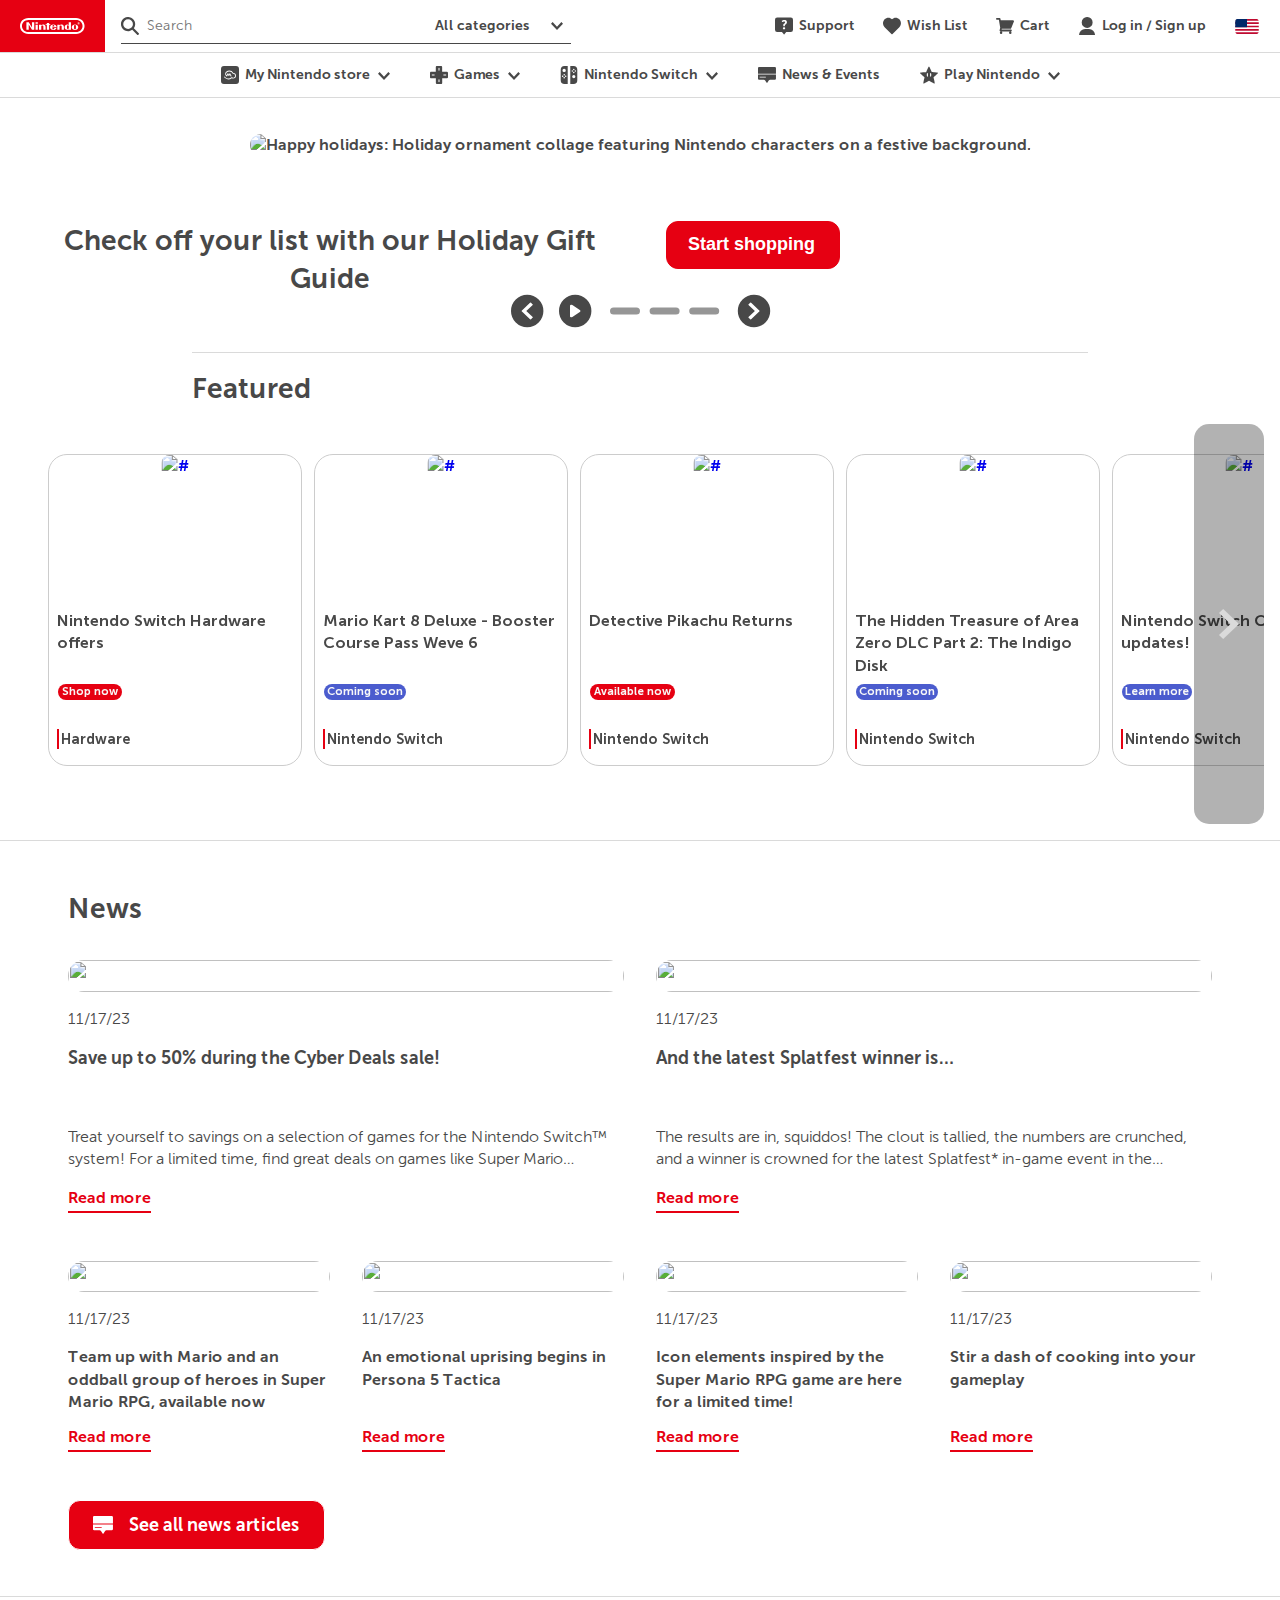
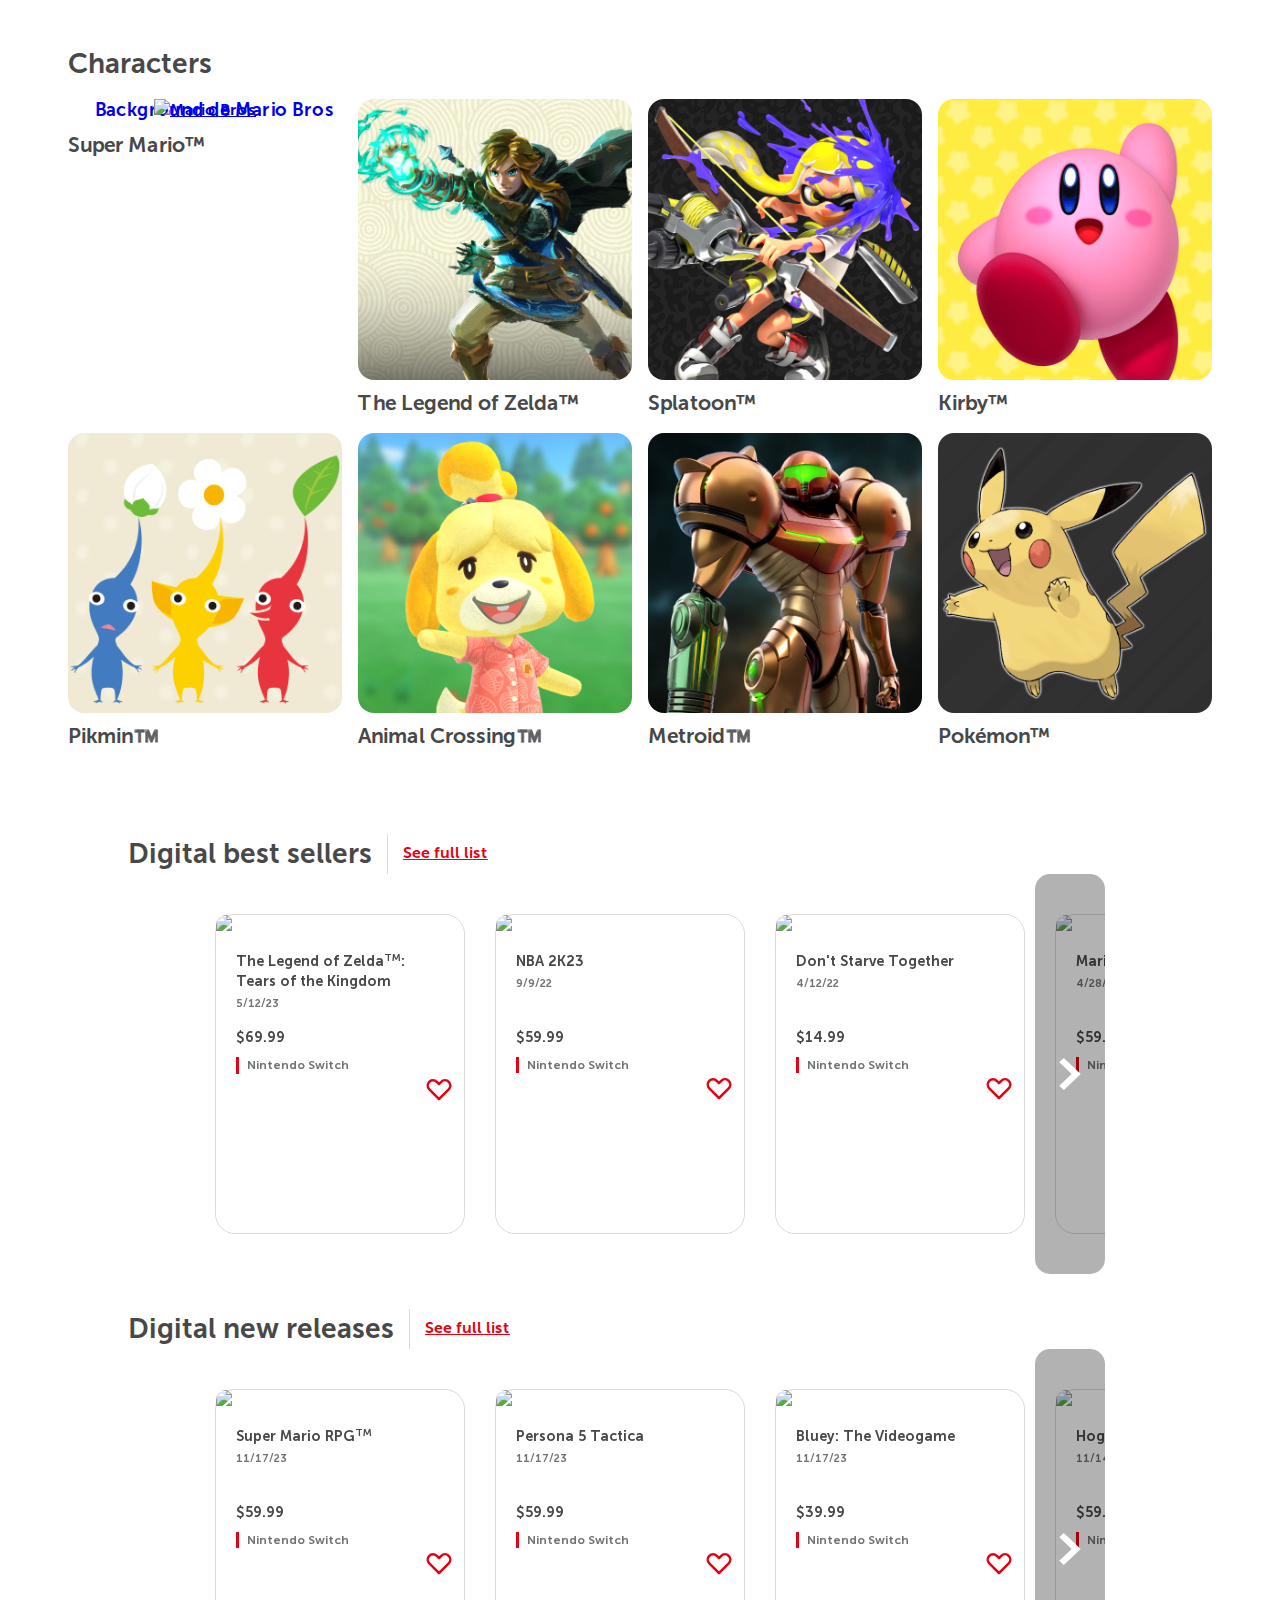
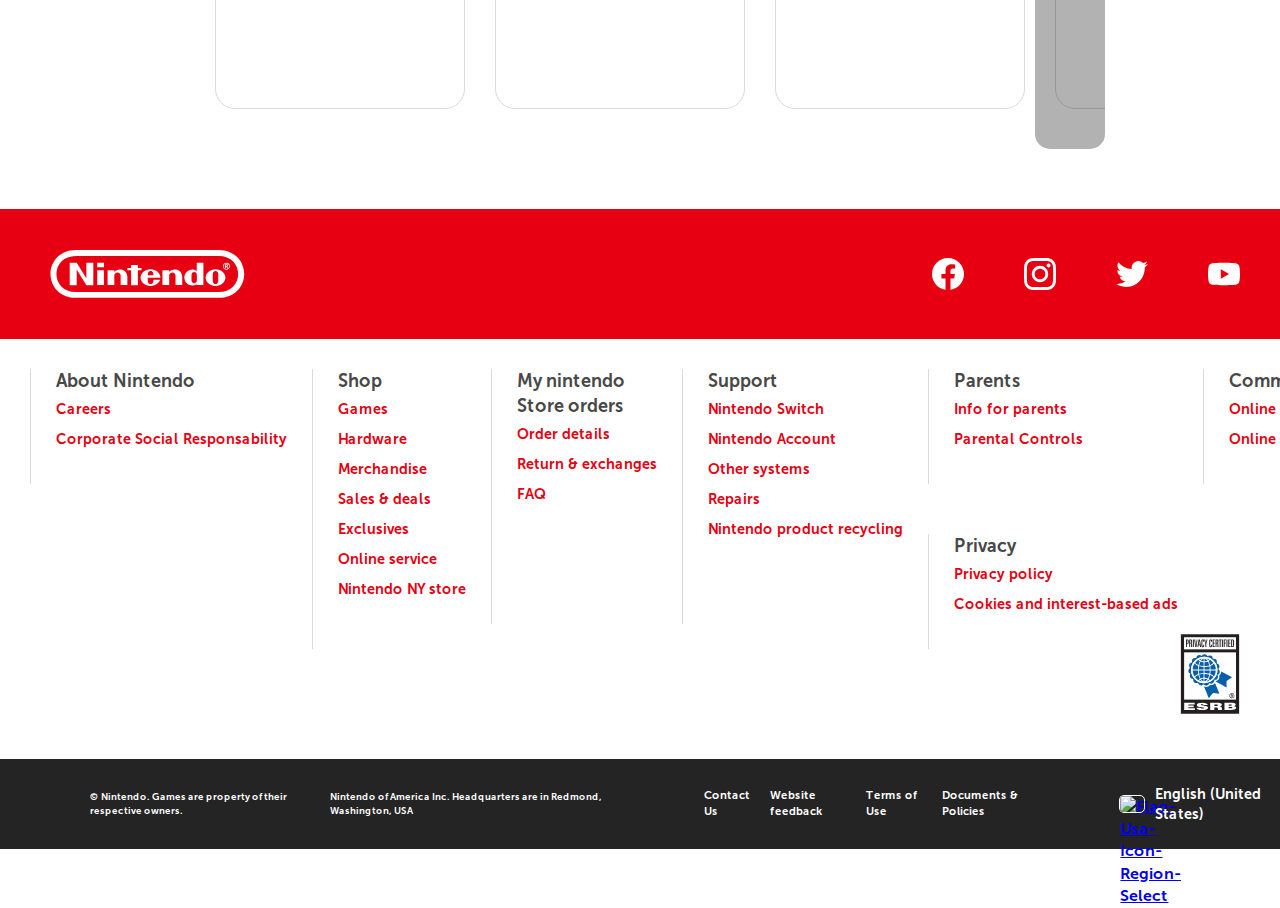
==== index.html @ f74a5d3c "cambios" ====
<!DOCTYPE html>
<html lang="en">
  <head>
    <meta charset="UTF-8" />
    <meta name="viewport" content="width=device-width, initial-scale=1.0" />
    <link rel="stylesheet" href="tipografia.css" />

    <link rel="stylesheet" href="index.css" />
    <link rel="stylesheet" href="glide.core.min.css">
    <link rel="stylesheet" href="nintendo_footer.js">
    <title>Nintendo</title>
  </head>
  <body>
    
    <header>
      <nav class="navbar" id="nav-1">
        <a class="home-link" href="#">
          <svg xmlns:xlink="http://www.w3.org/1999/xlink" viewBox="0 0 97 24" xmlns="http://www.w3.org/2000/svg" role="presentation" alt="" data-testid="NintendoRacetrackLogoIcon" size="62" color="currentColor" ><path d="M17.945 14.157l-4.85-7.838H9.609V17.59h3.486V9.752l4.85 7.838h3.456V6.32h-3.486l.03 7.837zm27.554-4.04V8.993H43.68v-1.52h-3.395v1.52h-1.849v1.124h1.85v7.473h3.394v-7.473h1.82zM23.341 17.56h3.364v-7.474h-3.364v7.474zm0-8.932h3.395V6.319H23.34v2.309zm59.17.942c-2.728 0-4.941 1.883-4.941 4.192s2.213 4.193 4.94 4.193c2.729 0 4.942-1.884 4.942-4.193 0-2.309-2.213-4.192-4.941-4.192zm1.364 5.772c0 1.185-.698 1.67-1.364 1.67-.667 0-1.395-.485-1.395-1.67v-3.16c0-1.184.697-1.67 1.395-1.67.666 0 1.364.486 1.364 1.67v3.16zm-10.73-4.891c-.547-.304-1.123-.608-1.91-.669-2.426-.212-4.305 1.945-4.305 3.92 0 2.612 2 3.554 2.304 3.706 1.152.516 2.607.547 3.88-.274v.426h3.334V6.32h-3.334c.03 0 .03 2.4.03 4.13zm.03 3.342v1.336c0 1.155-.789 1.458-1.334 1.458-.546 0-1.334-.303-1.334-1.458v-2.673c0-1.155.788-1.458 1.334-1.458.515 0 1.333.303 1.333 1.458v1.337zM34.616 9.752c-1.122.03-2.031.516-2.698 1.124v-.79h-3.365v7.474h3.365v-4.922c0-.638.697-1.367 1.607-1.367.909 0 1.546.73 1.546 1.367v4.922h3.364v-4.071c0-2.947-2.546-3.798-3.82-3.737zm27.433 0a4.075 4.075 0 0 0-2.698 1.124v-.79h-3.365v7.474h3.365v-4.922c0-.638.697-1.367 1.606-1.367.91 0 1.546.73 1.546 1.367v4.922h3.365v-4.071c0-2.947-2.546-3.798-3.82-3.737zm-7.063 4.101c0-2.309-2.243-4.253-4.971-4.253-2.759 0-4.972 1.884-4.972 4.193 0 2.308 2.213 4.192 4.972 4.192 2.273 0 4.213-1.306 4.789-3.068H51.44v.455c0 1.367-.91 1.671-1.394 1.671-.515 0-1.425-.304-1.425-1.67v-1.55l6.366.03zm-6.123-2.643a1.391 1.391 0 0 1 1.182-.668c.455 0 .91.213 1.182.668.212.365.212.82.212 1.458H48.62c0-.637.03-1.063.243-1.458zm39.921-3.493c0-.365-.272-.547-.818-.547h-.758v1.914h.455v-.79h.242l.364.79h.515l-.424-.851c.273-.091.424-.273.424-.516zm-.879.273h-.242v-.547h.212c.273 0 .424.091.424.274 0 .212-.12.273-.394.273zm.03-1.58c-.94 0-1.727.79-1.727 1.732s.788 1.732 1.728 1.732 1.727-.79 1.727-1.732a1.73 1.73 0 0 0-1.727-1.732zm0 3.13a1.413 1.413 0 0 1-1.394-1.398c0-.76.637-1.398 1.395-1.398.757 0 1.394.638 1.394 1.398 0 .76-.637 1.397-1.394 1.397zM84.148 0H12.64C5.062-.03 0 5.438 0 11.97c0 6.53 5.062 11.939 12.67 11.939h71.508c7.608 0 12.67-5.408 12.67-11.94C96.818 5.44 91.726 0 84.148 0zm-.03 20.993H12.671c-6.033.03-9.7-4.041-9.7-9.023 0-4.983 3.698-8.993 9.7-9.023h71.446c6.002 0 9.7 4.04 9.7 9.023 0 4.982-3.668 9.023-9.7 9.023z" fill="#FFFFFF"></path></svg>
        </a>
        <form class="search-form" action="">
          <div class="search-form-input">
          <svg class="icono" xmlns:xlink="http://www.w3.org/1999/xlink" data-name="Magnifying glass" xmlns="http://www.w3.org/2000/svg" viewBox="0 0 32 32" class="SearchInputstyles__SearchIcon-sc-1r59ztq-1 hLpYTP" width="32" role="presentation" alt="" data-testid="MagnifyingGlassIcon" size="18" color="currentColor" height="32" ><path d="M31.564 28.745l-8.73-8.73a12.66 12.66 0 1 0-2.804 2.834l8.715 8.715a1.5 1.5 0 0 0 2.114 0l.705-.705a1.5 1.5 0 0 0 0-2.114zm-18.966-7.433A8.611 8.611 0 1 1 21.21 12.7a8.62 8.62 0 0 1-8.612 8.612z" ></path></svg>
          <input type="text" value="" placeholder="Search">
          </div>
          <div class="select">
            <p>All categories 
              <svg class="d-arrow" xmlns:xlink="http://www.w3.org/1999/xlink" xmlns="http://www.w3.org/2000/svg" viewBox="0 0 32 32" width="12" role="presentation" alt="" data-testid="ChevronDownIcon" size="1rem" color="currentColor" height="12" ><path fill-rule="evenodd" clip-rule="evenodd" fill="" d="M27.7 5.3L32 9.8 16 26.7 0 9.8l4.3-4.5L16 17.7z"></path></svg>
            </p>
            <div class="options">
              <ul>
                <li>All categories</li>
                <li>Games</li>
                <li>Hardware</li>
                <li>Merchandise</li>
                <li>News & Events</li>
                <li>Support</li>
              </ul>
            </div>
          </div>
        </form>
        <ul class="nav-links">
          <li>
            <a class="link" href="#">
              <svg class="icono" xmlns:xlink="http://www.w3.org/1999/xlink" xmlns="http://www.w3.org/2000/svg" viewBox="0 0 32 32" width="32" role="presentation" alt="" data-testid="SupportIcon" size="18" color="currentColor" height="32" ><path d="M28.126.862H3.876A3.904 3.904 0 0 0 0 4.757v17.838a3.905 3.905 0 0 0 3.875 3.896h8.375c.125 0 .125 0 .125.125l3.626 4.397a.122.122 0 0 0 .125.125c.125 0 .125 0 .25-.125L20 26.616a.122.122 0 0 1 .124-.125h8.001A3.904 3.904 0 0 0 32 22.595V4.757A3.903 3.903 0 0 0 28.126.862zM17.954 20.91a2.018 2.018 0 0 1-.438.64 2.062 2.062 0 0 1-1.446.58 2.092 2.092 0 0 1-.802-.154 1.944 1.944 0 0 1-.652-.43 1.98 1.98 0 0 1-.427-.642 2.119 2.119 0 0 1-.001-1.59 1.97 1.97 0 0 1 .43-.65 2.055 2.055 0 0 1 .643-.432 2.078 2.078 0 0 1 1.613 0 2.152 2.152 0 0 1 .64.428l.002.001a2.045 2.045 0 0 1 .438 2.25zm2.964-10.055a4.505 4.505 0 0 1-.662 1.159 5.04 5.04 0 0 1-.861.844l-.822.622a6.01 6.01 0 0 0-.626.538.766.766 0 0 0-.231.426l-.303 1.923h-2.517l-.222-2.13a1.824 1.824 0 0 1 .193-1.127 3.152 3.152 0 0 1 .648-.812 7.965 7.965 0 0 1 .838-.658 6.94 6.94 0 0 0 .782-.626 3.116 3.116 0 0 0 .574-.716 1.726 1.726 0 0 0 .208-.873 1.287 1.287 0 0 0-.112-.55 1.213 1.213 0 0 0-.318-.414 1.482 1.482 0 0 0-.506-.275 2.946 2.946 0 0 0-1.628.018 3.595 3.595 0 0 0-.666.277 8.824 8.824 0 0 0-.49.294.966.966 0 0 1-1.483-.33l-.872-1.378.24-.212a8 8 0 0 1 .86-.657 6.234 6.234 0 0 1 1.023-.55 6.4 6.4 0 0 1 1.192-.37 6.63 6.63 0 0 1 3.248.15 4.301 4.301 0 0 1 1.475.826 3.736 3.736 0 0 1 .966 1.314 4.161 4.161 0 0 1 .34 1.703 4.304 4.304 0 0 1-.268 1.584z" fill="" fill-rule="evenodd"></path></svg> 
              <span>Support</span>
            </a>
          </li>
          <li>
            <a class="link" href="#">
              <svg class="icono" xmlns:xlink="http://www.w3.org/1999/xlink" xmlns="http://www.w3.org/2000/svg" viewBox="0 0 32 32" width="32" role="presentation" alt="" data-testid="HeartIcon" size="18" color="currentColor" height="32" ><path d="M22.3 1.3c-2.3 0-4.5 1-6.3 2.8-1.7-1.8-3.9-2.8-6.3-2.8C4.4 1.3 0 5.7 0 11.2c0 2.6 1.2 5.1 3.3 7.3L15 30.2c.3.3.6.4 1 .4.3 0 .7-.1 1-.4l11.6-11.6c1.5-1.8 3.3-4.3 3.3-7.5.1-5.4-4.3-9.8-9.6-9.8z" fill-rule="evenodd" clip-rule="evenodd" fill=""></path></svg>
              <span>Wish List</span>
            </a>
          </li>
          <li>
            <a class="link" href="#">
              <svg class="icono" xmlns:xlink="http://www.w3.org/1999/xlink" data-name="Shopping cart" xmlns="http://www.w3.org/2000/svg" viewBox="0 0 32 32" width="32" role="presentation" alt="" data-testid="ShoppingCartIcon" size="20" color="currentColor" height="32" ><path fill="" d="M23.12 28.073a2.248 2.248 0 1 0 2.25-2.326h-.005a2.288 2.288 0 0 0-2.245 2.326zm2.397-7.29a1.728 1.728 0 0 0 1.498-.982l4.844-11.686a1.544 1.544 0 0 0-.15-1.551 1.593 1.593 0 0 0-1.349-.673H8.44l-.55-2.895A1.494 1.494 0 0 0 6.393 1.6H1.598A1.606 1.606 0 0 0 0 3.255a1.548 1.548 0 0 0 1.598 1.654h3.496L7.49 18.973l-1.098 4.706a1.67 1.67 0 0 0 .25 1.395 1.529 1.529 0 0 0 1.198.673h18.675a1.656 1.656 0 0 0 0-3.31H9.937l.4-1.654zm-18.726 7.29a2.248 2.248 0 1 0 2.25-2.326h-.005a2.288 2.288 0 0 0-2.245 2.326z"></path></svg>
              <span>Cart</span>
            </a>
          </li>
          <li>
            <a class="link" href="#">
              <svg class="icono" xmlns:xlink="http://www.w3.org/1999/xlink" xmlns="http://www.w3.org/2000/svg" viewBox="0 0 32 32" width="32" role="presentation" alt="" data-testid="UserIcon" size="18" color="currentColor" height="32" ><path d="M16.22 19.41A9.71 9.71 0 1 1 26 9.7a9.74 9.74 0 0 1-9.8 9.71M1.84 32a10.88 10.88 0 0 1 10.94-10.74h6.57A10.88 10.88 0 0 1 30.29 32H1.84" fill=""></path></svg>
              <span>Log in / Sign up</span>
            </a>
          </li>
          <li>
            <a class="link" href="#">
              <img class="flag" src="images/FlagUsaIconRegionSelect.png" alt="bandera">
            </a>
          </li>
        </ul>
      </nav>
      <div class="div-search-input">
        <div class="div-search-input-bar">
          <a class="home-link" href="#">
            <svg xmlns:xlink="http://www.w3.org/1999/xlink" viewBox="0 0 97 24" xmlns="http://www.w3.org/2000/svg" role="presentation" alt="" data-testid="NintendoRacetrackLogoIcon" size="62" color="currentColor" height="18" ><path d="M17.945 14.157l-4.85-7.838H9.609V17.59h3.486V9.752l4.85 7.838h3.456V6.32h-3.486l.03 7.837zm27.554-4.04V8.993H43.68v-1.52h-3.395v1.52h-1.849v1.124h1.85v7.473h3.394v-7.473h1.82zM23.341 17.56h3.364v-7.474h-3.364v7.474zm0-8.932h3.395V6.319H23.34v2.309zm59.17.942c-2.728 0-4.941 1.883-4.941 4.192s2.213 4.193 4.94 4.193c2.729 0 4.942-1.884 4.942-4.193 0-2.309-2.213-4.192-4.941-4.192zm1.364 5.772c0 1.185-.698 1.67-1.364 1.67-.667 0-1.395-.485-1.395-1.67v-3.16c0-1.184.697-1.67 1.395-1.67.666 0 1.364.486 1.364 1.67v3.16zm-10.73-4.891c-.547-.304-1.123-.608-1.91-.669-2.426-.212-4.305 1.945-4.305 3.92 0 2.612 2 3.554 2.304 3.706 1.152.516 2.607.547 3.88-.274v.426h3.334V6.32h-3.334c.03 0 .03 2.4.03 4.13zm.03 3.342v1.336c0 1.155-.789 1.458-1.334 1.458-.546 0-1.334-.303-1.334-1.458v-2.673c0-1.155.788-1.458 1.334-1.458.515 0 1.333.303 1.333 1.458v1.337zM34.616 9.752c-1.122.03-2.031.516-2.698 1.124v-.79h-3.365v7.474h3.365v-4.922c0-.638.697-1.367 1.607-1.367.909 0 1.546.73 1.546 1.367v4.922h3.364v-4.071c0-2.947-2.546-3.798-3.82-3.737zm27.433 0a4.075 4.075 0 0 0-2.698 1.124v-.79h-3.365v7.474h3.365v-4.922c0-.638.697-1.367 1.606-1.367.91 0 1.546.73 1.546 1.367v4.922h3.365v-4.071c0-2.947-2.546-3.798-3.82-3.737zm-7.063 4.101c0-2.309-2.243-4.253-4.971-4.253-2.759 0-4.972 1.884-4.972 4.193 0 2.308 2.213 4.192 4.972 4.192 2.273 0 4.213-1.306 4.789-3.068H51.44v.455c0 1.367-.91 1.671-1.394 1.671-.515 0-1.425-.304-1.425-1.67v-1.55l6.366.03zm-6.123-2.643a1.391 1.391 0 0 1 1.182-.668c.455 0 .91.213 1.182.668.212.365.212.82.212 1.458H48.62c0-.637.03-1.063.243-1.458zm39.921-3.493c0-.365-.272-.547-.818-.547h-.758v1.914h.455v-.79h.242l.364.79h.515l-.424-.851c.273-.091.424-.273.424-.516zm-.879.273h-.242v-.547h.212c.273 0 .424.091.424.274 0 .212-.12.273-.394.273zm.03-1.58c-.94 0-1.727.79-1.727 1.732s.788 1.732 1.728 1.732 1.727-.79 1.727-1.732a1.73 1.73 0 0 0-1.727-1.732zm0 3.13a1.413 1.413 0 0 1-1.394-1.398c0-.76.637-1.398 1.395-1.398.757 0 1.394.638 1.394 1.398 0 .76-.637 1.397-1.394 1.397zM84.148 0H12.64C5.062-.03 0 5.438 0 11.97c0 6.53 5.062 11.939 12.67 11.939h71.508c7.608 0 12.67-5.408 12.67-11.94C96.818 5.44 91.726 0 84.148 0zm-.03 20.993H12.671c-6.033.03-9.7-4.041-9.7-9.023 0-4.983 3.698-8.993 9.7-9.023h71.446c6.002 0 9.7 4.04 9.7 9.023 0 4.982-3.668 9.023-9.7 9.023z" fill="#FFFFFF"></path></svg>
          </a>
          <form class="search-form" action="">
            <div class="search-form-input">
            <svg class="icono" xmlns:xlink="http://www.w3.org/1999/xlink" data-name="Magnifying glass" xmlns="http://www.w3.org/2000/svg" viewBox="0 0 32 32" class="SearchInputstyles__SearchIcon-sc-1r59ztq-1 hLpYTP" width="32" role="presentation" alt="" data-testid="MagnifyingGlassIcon" size="18" color="currentColor" height="32" ><path d="M31.564 28.745l-8.73-8.73a12.66 12.66 0 1 0-2.804 2.834l8.715 8.715a1.5 1.5 0 0 0 2.114 0l.705-.705a1.5 1.5 0 0 0 0-2.114zm-18.966-7.433A8.611 8.611 0 1 1 21.21 12.7a8.62 8.62 0 0 1-8.612 8.612z" ></path></svg>
            <input type="text" value="" placeholder="Search games, hardware, news, etc">
            </div>
            <div class="select">
              <p>All categories 
                <svg class="d-arrow" xmlns:xlink="http://www.w3.org/1999/xlink" xmlns="http://www.w3.org/2000/svg" viewBox="0 0 32 32" width="12" role="presentation" alt="" data-testid="ChevronDownIcon" size="1rem" color="currentColor" height="12" ><path fill-rule="evenodd" clip-rule="evenodd" fill="" d="M27.7 5.3L32 9.8 16 26.7 0 9.8l4.3-4.5L16 17.7z"></path></svg>
              </p>
              <div class="options">
                <ul>
                  <li>All categories</li>
                  <li>Games</li>
                  <li>Hardware</li>
                  <li>Merchandise</li>
                  <li>News & Events</li>
                  <li>Support</li>
                </ul>
              </div>
            </div>
          </form>
          <button class="close">
            <svg viewBox="0 0 32 32" xmlns="http://www.w3.org/2000/svg" width="26" role="presentation" alt="" data-testid="CloseCircleIcon" size="26" color="currentColor"><path d="M16 0c8.837 0 16 7.163 16 16s-7.163 16-16 16S0 24.837 0 16 7.163 0 16 0zm5.735 8L16 13.735 10.265 8 8 10.265 13.735 16 8 21.735 10.265 24 16 18.265 21.735 24 24 21.735 18.265 16 24 10.265 21.735 8z" fill-rule="evenodd"></path></svg>
          </button>
        </div>
        <div class="div-search-input-content">
          <div class="search-trending">
            <h2>Trending topics</h2>
            <div class="trendin-topics-links">
              <div><a href="#">Nintendo Switch™ - OLED Model: Mario Red Edition</a></div>
              <div><a href="#">Nintendo Switch</a></div>
              <div><a href="#">Super Mario Bros. Wonder</a></div>
              <div><a href="#">Nintendo Switch games</a></div>
              <div><a href="#">Zelda games</a></div> 
            </div>            
          </div>
          <div class="search-top-store">
            <h2>
              Top store products
            </h2>
            <div class="search-top-store-products">
              <div>
                <img alt="" loading="lazy" fetchpriority="low" src="https://assets.nintendo.com/image/upload/ar_16:9,b_auto:border,c_lpad/b_white/f_auto/q_auto/dpr_1.0/c_scale,w_200/ncom/My%20Nintendo%20Store/EN-US/Hardware/nintendo-switch-oled-model-mario-red-edition-112872/112872-nintendo-switch-oled-model-mario-red-edition-package-1200x675">
                <div class="search-top-store-card-text">
                  <h2>Nintendo Switch™ - OLED Model - Mario Red Edition</h2>
                  <div>
                    <span>Hardware</span>
                    <button class="heart-icon">
                      <svg viewBox="0 0 54 54" fill="white" stroke="currentColor" width="24" role="presentation" alt="" data-testid="heartspark" size="24"><g class="hearts"><path class="heart heart-outline" d="M27 38.9c-.4 0-.6-.1-.8-.4L16.7 29c-1.8-1.8-2.7-3.8-2.7-6 0-4.4 3.5-8 7.9-8 1.9 0 3.7.8 5.1 2.3 1.4-1.4 3.2-2.3 5.1-2.3 4.4 0 7.9 3.6 7.9 8 0 2.6-1.5 4.6-2.7 6.1l-9.5 9.4c-.2.3-.6.4-.8.4zm-5.1-21.4c-3.1 0-5.6 2.5-5.6 5.6 0 1.9 1.1 3.3 2 4.3l8.6 8.7 8.5-8.6c1.4-1.5 2.1-3 2.1-4.4 0-3.1-2.5-5.6-5.6-5.6-1.5 0-3 1-4.1 2.5-.5.6-1.4.6-1.9 0-1-1.6-2.4-2.5-4-2.5z"></path><path class="heart heart-filled" d="M32.1 15.1c-1.9 0-3.7.8-5.1 2.3-1.4-1.4-3.2-2.3-5.1-2.3-4.4 0-7.9 3.6-7.9 8 0 2.1.9 4.2 2.7 6l9.5 9.5c.2.2.5.4.8.4.2 0 .6-.1.8-.4l9.5-9.4c1.2-1.4 2.7-3.5 2.7-6.1 0-4.4-3.5-8-7.9-8z"></path></g><g class="sparks"><path class="spark" d="M27 8V0M27 46v8" stroke-width="2"></path><path class="spark" d="M41.171 12.828l5.657-5.657M12.829 12.828L7.171 7.172" stroke-width="1.99998"></path><path class="spark" d="M46 27h8M8 27H0" stroke-width="2"></path><path class="spark" d="M41.172 41.172l5.657 5.656M12.829 41.171l-5.657 5.657" stroke-width="1.99998"></path></g></svg>
                    </button>
                  </div>
                </div>
              </div>
              <div>
                <img alt="" loading="lazy" fetchpriority="low" class="" src="https://assets.nintendo.com/image/upload/ar_16:9,b_auto:border,c_lpad/b_white/f_auto/q_auto/dpr_1.0/c_scale,w_200/ncom/software/switch/70010000068688/a13441a9532b1c9e90f657ee1c67255de073707543ff6735ceb57b472faec691">
                <div class="search-top-store-card-text">
                  <h2>Super Mario Bros.™ Wonder</h2>
                  <div>
                    <span>Nintendo Switch</span>
                    <button class="heart-icon">
                      <svg viewBox="0 0 54 54" fill="white" stroke="currentColor" width="24" role="presentation" alt="" data-testid="heartspark" size="24"><g class="hearts"><path class="heart heart-outline" d="M27 38.9c-.4 0-.6-.1-.8-.4L16.7 29c-1.8-1.8-2.7-3.8-2.7-6 0-4.4 3.5-8 7.9-8 1.9 0 3.7.8 5.1 2.3 1.4-1.4 3.2-2.3 5.1-2.3 4.4 0 7.9 3.6 7.9 8 0 2.6-1.5 4.6-2.7 6.1l-9.5 9.4c-.2.3-.6.4-.8.4zm-5.1-21.4c-3.1 0-5.6 2.5-5.6 5.6 0 1.9 1.1 3.3 2 4.3l8.6 8.7 8.5-8.6c1.4-1.5 2.1-3 2.1-4.4 0-3.1-2.5-5.6-5.6-5.6-1.5 0-3 1-4.1 2.5-.5.6-1.4.6-1.9 0-1-1.6-2.4-2.5-4-2.5z"></path><path class="heart heart-filled" d="M32.1 15.1c-1.9 0-3.7.8-5.1 2.3-1.4-1.4-3.2-2.3-5.1-2.3-4.4 0-7.9 3.6-7.9 8 0 2.1.9 4.2 2.7 6l9.5 9.5c.2.2.5.4.8.4.2 0 .6-.1.8-.4l9.5-9.4c1.2-1.4 2.7-3.5 2.7-6.1 0-4.4-3.5-8-7.9-8z"></path></g><g class="sparks"><path class="spark" d="M27 8V0M27 46v8" stroke-width="2"></path><path class="spark" d="M41.171 12.828l5.657-5.657M12.829 12.828L7.171 7.172" stroke-width="1.99998"></path><path class="spark" d="M46 27h8M8 27H0" stroke-width="2"></path><path class="spark" d="M41.172 41.172l5.657 5.656M12.829 41.171l-5.657 5.657" stroke-width="1.99998"></path></g></svg>
                    </button>
                  </div>
                </div>
              </div>
              <div>
                <img alt="" loading="lazy" fetchpriority="low" class="" src="https://assets.nintendo.com/image/upload/ar_16:9,b_auto:border,c_lpad/b_white/f_auto/q_auto/dpr_1.0/c_scale,w_200/ncom/software/switch/70010000068683/fe4afe940b0e707798332e86f0af56cdbde48da59dc37cdfb8d59febb88ac72a">
                <div class="search-top-store-card-text">
                  <h2>Super Mario RPG™</h2>
                  <div>
                    <span>Hardware</span>
                    <button class="heart-icon">
                      <svg viewBox="0 0 54 54" fill="white" stroke="currentColor" width="24" role="presentation" alt="" data-testid="heartspark" size="24"><g class="hearts"><path class="heart heart-outline" d="M27 38.9c-.4 0-.6-.1-.8-.4L16.7 29c-1.8-1.8-2.7-3.8-2.7-6 0-4.4 3.5-8 7.9-8 1.9 0 3.7.8 5.1 2.3 1.4-1.4 3.2-2.3 5.1-2.3 4.4 0 7.9 3.6 7.9 8 0 2.6-1.5 4.6-2.7 6.1l-9.5 9.4c-.2.3-.6.4-.8.4zm-5.1-21.4c-3.1 0-5.6 2.5-5.6 5.6 0 1.9 1.1 3.3 2 4.3l8.6 8.7 8.5-8.6c1.4-1.5 2.1-3 2.1-4.4 0-3.1-2.5-5.6-5.6-5.6-1.5 0-3 1-4.1 2.5-.5.6-1.4.6-1.9 0-1-1.6-2.4-2.5-4-2.5z"></path><path class="heart heart-filled" d="M32.1 15.1c-1.9 0-3.7.8-5.1 2.3-1.4-1.4-3.2-2.3-5.1-2.3-4.4 0-7.9 3.6-7.9 8 0 2.1.9 4.2 2.7 6l9.5 9.5c.2.2.5.4.8.4.2 0 .6-.1.8-.4l9.5-9.4c1.2-1.4 2.7-3.5 2.7-6.1 0-4.4-3.5-8-7.9-8z"></path></g><g class="sparks"><path class="spark" d="M27 8V0M27 46v8" stroke-width="2"></path><path class="spark" d="M41.171 12.828l5.657-5.657M12.829 12.828L7.171 7.172" stroke-width="1.99998"></path><path class="spark" d="M46 27h8M8 27H0" stroke-width="2"></path><path class="spark" d="M41.172 41.172l5.657 5.656M12.829 41.171l-5.657 5.657" stroke-width="1.99998"></path></g></svg>
                    </button>
                  </div>
                </div>
              </div>
              <div>
                <img alt="" loading="lazy" fetchpriority="low" class="" src="https://assets.nintendo.com/image/upload/ar_16:9,b_auto:border,c_lpad/b_white/f_auto/q_auto/dpr_1.0/c_scale,w_200/ncom/software/switch/70010000068678/5b072b55e8a6993071b4cde9f74d9cf7aeac0b52141177efed6c8ce9b580a435">
                <div class="search-top-store-card-text">
                  <h2>WarioWare™: Move It!</h2>
                  <div>
                    <span>Hardware</span>
                    <button class="heart-icon">
                      <svg viewBox="0 0 54 54" fill="white" stroke="currentColor" width="24" role="presentation" alt="" data-testid="heartspark" size="24"><g class="hearts"><path class="heart heart-outline" d="M27 38.9c-.4 0-.6-.1-.8-.4L16.7 29c-1.8-1.8-2.7-3.8-2.7-6 0-4.4 3.5-8 7.9-8 1.9 0 3.7.8 5.1 2.3 1.4-1.4 3.2-2.3 5.1-2.3 4.4 0 7.9 3.6 7.9 8 0 2.6-1.5 4.6-2.7 6.1l-9.5 9.4c-.2.3-.6.4-.8.4zm-5.1-21.4c-3.1 0-5.6 2.5-5.6 5.6 0 1.9 1.1 3.3 2 4.3l8.6 8.7 8.5-8.6c1.4-1.5 2.1-3 2.1-4.4 0-3.1-2.5-5.6-5.6-5.6-1.5 0-3 1-4.1 2.5-.5.6-1.4.6-1.9 0-1-1.6-2.4-2.5-4-2.5z"></path><path class="heart heart-filled" d="M32.1 15.1c-1.9 0-3.7.8-5.1 2.3-1.4-1.4-3.2-2.3-5.1-2.3-4.4 0-7.9 3.6-7.9 8 0 2.1.9 4.2 2.7 6l9.5 9.5c.2.2.5.4.8.4.2 0 .6-.1.8-.4l9.5-9.4c1.2-1.4 2.7-3.5 2.7-6.1 0-4.4-3.5-8-7.9-8z"></path></g><g class="sparks"><path class="spark" d="M27 8V0M27 46v8" stroke-width="2"></path><path class="spark" d="M41.171 12.828l5.657-5.657M12.829 12.828L7.171 7.172" stroke-width="1.99998"></path><path class="spark" d="M46 27h8M8 27H0" stroke-width="2"></path><path class="spark" d="M41.172 41.172l5.657 5.656M12.829 41.171l-5.657 5.657" stroke-width="1.99998"></path></g></svg>
                    </button>
                  </div>
                </div>
              </div>
            </div>
          </div>
        </div>
      </div>
      <nav class="navbar" id="nav-2">
        <div class="nav-buttons">
          <button>
            <svg class="icono" xmlns:xlink="http://www.w3.org/1999/xlink" viewBox="0 0 32 32" xmlns="http://www.w3.org/2000/svg" width="12" role="presentation" alt="" data-testid="MyNintendoTileIcon" size="" color="currentColor" height="32" ><path d="M26.667 0H5.333A5.333 5.333 0 0 0 0 5.333v21.334A5.333 5.333 0 0 0 5.333 32h21.334A5.333 5.333 0 0 0 32 26.667V5.333A5.333 5.333 0 0 0 26.667 0zm-5.105 22.423a5.212 5.212 0 0 1-2.37-.602 10.482 10.482 0 0 1-13.67-1.608.803.803 0 0 1 1.228-1.036 8.866 8.866 0 0 0 11.914 1.04.803.803 0 0 1 .986-.005 3.461 3.461 0 0 0 5.41-2.888 3.495 3.495 0 0 0-3.39-3.416c-.016 0-.036 0-.063-.002a.962.962 0 0 0-.12.003.806.806 0 0 1-.778-.455 6.54 6.54 0 0 0-5.992-3.848c-2.82 0-5.738 1.802-5.738 4.819-.003.818.35 1.596.969 2.132l1.688-3.147a.803.803 0 0 1 1.423.015l.982 1.926.983-1.926a.8.8 0 0 1 .71-.438c.3 0 .574.164.716.428l2.076 3.933a.8.8 0 0 1-.03.804.802.802 0 0 1-1.391-.054l-1.353-2.564-.995 1.95a.803.803 0 0 1-1.431-.001l-1-1.96-1.384 2.58a.805.805 0 0 1-1.046.349 4.563 4.563 0 0 1-2.524-4.027C7.372 10.403 11.107 8 14.717 8a8.081 8.081 0 0 1 7.209 4.308 5.063 5.063 0 0 1-.363 10.115z" fill="" fill-rule="evenodd"></path></svg>
            My Nintendo store
            <svg class="d-arrow" xmlns:xlink="http://www.w3.org/1999/xlink" xmlns="http://www.w3.org/2000/svg" viewBox="0 0 32 32" width="12" role="presentation" alt="" data-testid="ChevronDownIcon" size="1rem" color="currentColor" height="12" ><path fill-rule="evenodd" clip-rule="evenodd" fill="" d="M27.7 5.3L32 9.8 16 26.7 0 9.8l4.3-4.5L16 17.7z"></path></svg>
          </button>
          <button>
            <svg class="icono" xmlns:xlink="http://www.w3.org/1999/xlink" xmlns="http://www.w3.org/2000/svg" viewBox="0 0 32 32" width="12" role="presentation" alt="" data-testid="DPadIcon" size="" color="currentColor" height="32" ><path d="M30.1 10.4h-8.5V1.9c0-1-.8-1.9-1.9-1.9h-7.5c-1 0-1.9.8-1.9 1.9v8.5H1.9c-1 0-1.9.8-1.9 1.9v7.5c0 1 .8 1.9 1.9 1.9h8.5v8.5c0 1 .8 1.9 1.9 1.9h7.5c1 0 1.9-.8 1.9-1.9v-8.5h8.5c1 0 1.9-.8 1.9-1.9v-7.5c-.1-1.1-.9-1.9-2-1.9zM7.5 16.9H3.8c-.5 0-.9-.4-.9-.9s.4-.9.9-.9h3.8c.5 0 .9.4.9.9s-.5.9-1 .9zm9.4 11.3c0 .5-.4.9-.9.9s-.9-.4-.9-.9v-3.8c0-.5.4-.9.9-.9s.9.4.9.9v3.8zm0-20.7c0 .5-.4.9-.9.9s-.9-.4-.9-.9V3.8c0-.5.4-.9.9-.9s.9.4.9.9v3.7zm11.3 9.4h-3.8c-.5 0-.9-.4-.9-.9s.4-.9.9-.9h3.8c.5 0 .9.4.9.9.1.5-.3.9-.9.9z" fill-rule="evenodd" clip-rule="evenodd" fill=""></path></svg>
            Games
            <svg class="d-arrow" xmlns:xlink="http://www.w3.org/1999/xlink" xmlns="http://www.w3.org/2000/svg" viewBox="0 0 32 32" width="12" role="presentation" alt="" data-testid="ChevronDownIcon" size="1rem" color="currentColor" height="12" ><path fill-rule="evenodd" clip-rule="evenodd" fill="" d="M27.7 5.3L32 9.8 16 26.7 0 9.8l4.3-4.5L16 17.7z"></path></svg>
          </button>
          <button>
            <svg class="icono" xmlns:xlink="http://www.w3.org/1999/xlink" xmlns="http://www.w3.org/2000/svg" viewBox="0 0 32 32" width="12" role="presentation" alt="" data-testid="SwitchIcon" size="" color="currentColor" height="32" ><path d="M13.54 0a.18.18 0 0 1 .17.17v31.66a.15.15 0 0 1-.17.17H8.11a6.86 6.86 0 0 1-6.85-6.8V6.74A6.81 6.81 0 0 1 8.11 0h5.43zm10.4 0a6.77 6.77 0 0 1 6.8 6.74V25.2a6.82 6.82 0 0 1-6.85 6.8h-5.43a.15.15 0 0 1-.17-.17V.17c0-.11.11-.17.22-.17h5.43zM7.49 19.6a1.26 1.26 0 1 0 0 2.51 1.32 1.32 0 0 0 1.31-1.25 1.28 1.28 0 0 0-1.31-1.26zm17-3.6a2.86 2.86 0 0 0-2.85 2.86A2.86 2.86 0 1 0 24.51 16zm-14.28.86a1.26 1.26 0 1 0 0 2.51 1.35 1.35 0 0 0 1.31-1.26 1.32 1.32 0 0 0-1.29-1.25zm-5.49 0a1.26 1.26 0 1 0 0 2.51 1.36 1.36 0 0 0 1.32-1.26 1.28 1.28 0 0 0-1.3-1.25zm2.75-2.69a1.26 1.26 0 1 0 0 2.52 1.37 1.37 0 0 0 1.33-1.26 1.28 1.28 0 0 0-1.31-1.26zm17-4a1.36 1.36 0 0 0-1.31 1.26 1.32 1.32 0 1 0 1.31-1.26zm-17-5.08a2.86 2.86 0 1 0 0 5.71 2.86 2.86 0 0 0 2.85-2.86 2.82 2.82 0 0 0-2.83-2.85zm19.77 2.4a1.26 1.26 0 1 0 1.31 1.25 1.32 1.32 0 0 0-1.29-1.25zm-5.43 0a1.26 1.26 0 1 0 1.31 1.25 1.29 1.29 0 0 0-1.29-1.25zm2.68-2.75A1.36 1.36 0 0 0 23.2 6a1.32 1.32 0 1 0 1.31-1.26z" fill="" fill-rule="evenodd"></path></svg>
            Nintendo Switch
            <svg class="d-arrow" xmlns:xlink="http://www.w3.org/1999/xlink" xmlns="http://www.w3.org/2000/svg" viewBox="0 0 32 32" width="12" role="presentation" alt="" data-testid="ChevronDownIcon" size="1rem" color="currentColor" height="12" ><path fill-rule="evenodd" clip-rule="evenodd" fill="" d="M27.7 5.3L32 9.8 16 26.7 0 9.8l4.3-4.5L16 17.7z"></path></svg>
          </button>
          <button>
            <svg class="icono" xmlns:xlink="http://www.w3.org/1999/xlink" xmlns="http://www.w3.org/2000/svg" viewBox="0 0 32 32" width="12" role="presentation" alt="" data-testid="NewsIcon" size="" color="currentColor" height="32" ><path fill="" d="M31.92 3.62a1.945 1.945 0 0 0-1.953-1.932H1.874A1.945 1.945 0 0 0-.08 3.62v10.068h32zm-32 11.692v7.201a2.027 2.027 0 0 0 1.954 1.998h8.711a2.777 2.777 0 0 1 2.178 1.073q2.97 4.736 3.315 4.728.344-.009 3.315-4.837a2.677 2.677 0 0 1 2.177-.964h8.398a2.027 2.027 0 0 0 1.953-1.998v-7.201zm14 5.15c0 .056-.07.1-.155.1H3.077c-.086 0-.156-.044-.156-.1v-1.051c0-.055.07-.1.156-.1h10.688c.086 0 .156.045.156.1z"></path></svg>
            News & Events  
            <svg class="d-arrow" xmlns:xlink="http://www.w3.org/1999/xlink" xmlns="http://www.w3.org/2000/svg" viewBox="0 0 32 32" width="0" role="presentation" alt="" data-testid="ChevronDownIcon" size="0rem" color="currentColor" height="0" display="none"><path fill-rule="evenodd" clip-rule="evenodd" fill="" d="M27.7 5.3L32 9.8 16 26.7 0 9.8l4.3-4.5L16 17.7z"></path></svg>
          </button>
          <button>
            <svg class="icono" xmlns:xlink="http://www.w3.org/1999/xlink" xmlns="http://www.w3.org/2000/svg" viewBox="0 0 32 32" width="12" role="presentation" alt="" data-testid="StarPlayNintendoIcon" size="" color="currentColor" height="32" ><path d="M18.9 19.1c-.9 0-1-1.5-1-3.4s0-3.5 1-3.4c.9.1 1.1 1.4 1.1 3.3-.1 2-.2 3.5-1.1 3.5m-5.8 0c-.9 0-1-1.6-1-3.4 0-1.9.2-3.2 1.1-3.3 1-.1 1 1.5 1 3.4-.1 1.8-.2 3.3-1.1 3.3M32 12.4c-.1-.3-1.4-.6-5.6-1.1-2.6-.3-5.1-.5-5.2-.5-.2 0-.4-.2-.5-.4-.6-1.6-1.3-3.3-2-4.8C17.1 1.8 16.4.7 15.9.7c-.4 0-1 1.1-2.8 5-1.1 2.4-2 4.8-2 4.8-.1.2-.3.4-.5.4 0 0-2.5.1-5.1.4-4.1.4-5.4.7-5.5 1-.1.4.8 1.3 3.9 4.2 1.9 1.8 3.9 3.4 3.9 3.4.2.1.2.3.2.4v.1s-.6 2.5-1.2 5.1c-.6 3-1.1 5.4-.7 5.7.4.4 1.8-.5 5.2-2.4 2.3-1.3 4.4-2.7 4.5-2.7.2-.1.4-.1.6 0 0 0 2.2 1.4 4.4 2.7 3.4 2 4.7 2.7 5.2 2.4.4-.3 0-2.1-.7-5.7-.5-2.6-1.2-5.1-1.2-5.1v-.1c0-.2.1-.3.2-.4 0 0 1.9-1.6 3.9-3.3 3-2.9 3.9-3.9 3.8-4.2" fill-rule="evenodd" clip-rule="evenodd" fill=""></path></svg>
            Play Nintendo
            <svg class="d-arrow" xmlns:xlink="http://www.w3.org/1999/xlink" xmlns="http://www.w3.org/2000/svg" viewBox="0 0 32 32" width="12" role="presentation" alt="" data-testid="ChevronDownIcon" size="1rem" color="currentColor" height="12" ><path fill-rule="evenodd" clip-rule="evenodd" fill="" d="M27.7 5.3L32 9.8 16 26.7 0 9.8l4.3-4.5L16 17.7z"></path></svg>
          </button>
        </div>
      </nav>
      <div class="dropdown-overlay">
        <div class="buttons-dropdown-store">
          <div class="dropdown-store-title">
            <a href="">
              <svg viewBox="0 0 135 18" xmlns="http://www.w3.org/2000/svg" width="188" role="presentation" alt="" data-testid="MyNintendoStoreLogoIcon" size="188" color="currentColor"><path d="M76.974 9.947c-.19-.58-.727-1.197-1.672-1.197-.67 0-1.337.342-1.632 1.197h3.304zm1.781.54c0 .641-.42.81-1.25.81h-3.862c.187.86.965 1.313 1.632 1.313.658 0 1.155-.24 1.561-.761l1.553.564c-.505 1.03-1.674 1.854-3.098 1.854-1.956 0-3.44-1.76-3.44-3.6 0-1.78 1.45-3.578 3.422-3.578 2.27 0 3.455 1.996 3.483 3.398zm4.316-3.397c-.713 0-1.35.298-1.738.784h-.02V7.3h-1.904v6.758h1.903v-3.29c0-1.314.692-1.88 1.477-1.88.545 0 1.375.357 1.375 1.686v3.48h1.903V10.43c0-2.273-1.52-3.339-2.996-3.339zM70.409 5.435H68.51v1.863h-1.27v1.593h1.27v5.165h1.9V8.891h1.286V7.298H70.41V5.435h-.001zm29.304 5.246c0-1.001-.773-1.816-1.724-1.816-.95 0-1.723.815-1.723 1.816 0 1.002.773 1.817 1.724 1.817.95 0 1.724-.815 1.724-1.817h-.001zm1.771-.002c0 1.978-1.564 3.588-3.494 3.588-1.931 0-3.494-1.61-3.494-3.588 0-1.98 1.563-3.59 3.494-3.59 1.93 0 3.494 1.612 3.494 3.59zm1.184 3.093l-.147-.518h-.267v.805h.183l-.006-.603.169.603h.132l.168-.603-.006.603h.183v-.805h-.268l-.141.518zM91.96 10.677c0-1.022-.736-1.83-1.732-1.83-.995 0-1.755.822-1.755 1.83s.76 1.829 1.755 1.829c.996 0 1.732-.808 1.732-1.829zm-.01-6.133h1.904v9.515H91.95v-.5h-.032c-.15.231-.854.708-1.753.708-1.877 0-3.458-1.617-3.458-3.59 0-1.973 1.58-3.588 3.458-3.588.9 0 1.602.474 1.753.705h.032v-3.25zM35.933 4.48c-.484 0-1.023.197-1.45 1.202-.292.69-2.296 5.375-2.296 5.375h-.038l-2.298-5.378c-.427-1.002-.994-1.198-1.45-1.198-.661 0-1.276.451-1.276 1.53v8.046h2.042V8.753h.04l1.903 4.464c.33.773.697.902 1.057.902.361 0 .729-.129 1.058-.902l1.903-4.464h.04v5.303h2.042V6.018c0-1.079-.56-1.54-1.277-1.54zm65.714 8.955h.153v.625h.2v-.625h.153v-.18h-.506v.18zm-59.967-1.95L40.086 7.29h-2.128l2.844 6.63c-.182.876-.727 1.218-1.488 1.218h-.279v1.687h.362c1.454 0 2.207-.269 2.66-1.412.112-.28 3.2-8.123 3.2-8.123h-2.143l-1.434 4.194zM17.73 5.156C16.182 2.24 13.406.515 10.203.515c-3.769 0-7.667 2.59-7.667 6.922 0 3.042 2.526 4.287 2.635 4.338a.825.825 0 0 0 1.091-.376l1.445-2.78 1.044 2.113c.144.29.431.472.747.472s.604-.182.747-.472l1.039-2.1 1.413 2.762a.826.826 0 0 0 1.132.362.88.88 0 0 0 .35-1.17l-2.166-4.237a.846.846 0 0 0-.749-.461.835.835 0 0 0-.74.472L9.498 8.435 8.473 6.36a.835.835 0 0 0-.739-.472.837.837 0 0 0-.748.456l-1.762 3.39C4.757 9.3 4.213 8.557 4.213 7.437c0-3.249 3.045-5.191 5.99-5.191 2.715 0 5.054 1.55 6.256 4.145.148.32.47.513.813.49.08-.005.11-.003.125-.003.028.002.049.002.066.002 2.086 0 3.54 1.94 3.54 3.68 0 2.11-1.605 3.763-3.652 3.763-.81 0-1.602-.338-1.998-.651a.815.815 0 0 0-1.028.005 9.116 9.116 0 0 1-5.639 1.965c-3.375 0-5.863-1.94-6.8-3.085a.82.82 0 0 0-1.182-.104.886.886 0 0 0-.1 1.219c.31.379 3.168 3.7 8.082 3.7 2.867 0 4.98-1.106 6.19-1.967a5.305 5.305 0 0 0 2.474.649c2.988 0 5.33-2.414 5.33-5.494 0-2.537-1.978-5.25-4.95-5.403zm39.372 8.902h1.903V7.297h-1.903v6.762zm6.802-6.969c-.713 0-1.35.298-1.738.784h-.02V7.3h-1.903v6.758h1.903v-3.29c0-1.314.69-1.88 1.476-1.88.545 0 1.375.357 1.375 1.686v3.48H66.9V10.43c0-2.273-1.521-3.339-2.997-3.339zm-5.85-2.972c-.615 0-1.112.514-1.112 1.147 0 .634.497 1.148 1.111 1.148s1.112-.514 1.112-1.148c0-.633-.498-1.147-1.112-1.147zm-4.332 6.308l-3.86-5.239c-.398-.54-.778-.706-1.086-.706-.727 0-1.11.453-1.11 1.101v8.474h2.043V8.173l3.86 5.24c.398.54.777.707 1.085.707.729 0 1.11-.453 1.11-1.102V4.545H53.72v5.882zm71.964-2.516h-.021v-.612h-1.902v6.758h1.902V11.01c0-1.28.667-2.01 1.694-2.01h.065V7.09c-.666 0-1.39.277-1.738.82zm-4.267 2.771c0-1.001-.773-1.815-1.724-1.815-.95 0-1.723.814-1.723 1.816 0 1 .773 1.815 1.724 1.815.95 0 1.723-.814 1.723-1.816zm1.77-.002c0 1.978-1.562 3.588-3.493 3.588-1.93 0-3.494-1.61-3.494-3.588 0-1.98 1.564-3.59 3.494-3.59 1.93 0 3.494 1.612 3.494 3.59zm-8.428-5.244h-1.898v1.863h-1.272v1.594h1.272v5.164h1.898V8.892h1.287V7.298h-1.287V5.435zm17.965 4.512c-.192-.579-.729-1.197-1.674-1.197-.669 0-1.324.342-1.62 1.197h3.294zm.53 1.35h-3.87c.235.871.987 1.311 1.639 1.311.66 0 1.156-.236 1.561-.76l1.556.565c-.506 1.028-1.675 1.854-3.1 1.854-1.955 0-3.441-1.76-3.441-3.6 0-1.78 1.452-3.578 3.422-3.578 2.272 0 3.457 1.995 3.485 3.398 0 .641-.42.81-1.252.81zm-21.82.08c0 1.374-1.178 2.962-3.155 2.962-1.562 0-2.744-.99-3.345-1.768l1.744-1.252c.474.495 1.071.866 1.651.866.51 0 .992-.331.992-.808 0-.674-.92-.933-1.922-1.324-1.7-.663-2.225-1.681-2.225-2.882 0-1.445 1.224-2.908 3.108-2.908 1.223 0 2.283.75 2.957 1.605l-1.609 1.162c-.506-.485-.943-.659-1.425-.659-.696 0-.98.433-.98.783 0 .732.972.95 1.927 1.322 1.93.748 2.284 1.858 2.284 2.9h-.001z" fill="currentColor" fill-rule="nonzero" mask="url(#b)"></path></svg>
            </a>
            <button class="close">
              <svg viewBox="0 0 32 32" xmlns="http://www.w3.org/2000/svg" width="26" role="presentation" alt="" data-testid="CloseCircleIcon" size="26" color="currentColor"><path d="M16 0c8.837 0 16 7.163 16 16s-7.163 16-16 16S0 24.837 0 16 7.163 0 16 0zm5.735 8L16 13.735 10.265 8 8 10.265 13.735 16 8 21.735 10.265 24 16 18.265 21.735 24 24 21.735 18.265 16 24 10.265 21.735 8z" fill="" fill-rule="evenodd"></path></svg>
            </button>
            <div class="dropdown-red-border"></div>
          </div>
          <div class="store-elements">
            <div class="store-games">
              <a href="">
                <svg xmlns="http://www.w3.org/2000/svg" viewBox="0 0 32 32" width="18" role="presentation" alt="" data-testid="DPadIcon" size="18" color="currentColor"><path d="M30.1 10.4h-8.5V1.9c0-1-.8-1.9-1.9-1.9h-7.5c-1 0-1.9.8-1.9 1.9v8.5H1.9c-1 0-1.9.8-1.9 1.9v7.5c0 1 .8 1.9 1.9 1.9h8.5v8.5c0 1 .8 1.9 1.9 1.9h7.5c1 0 1.9-.8 1.9-1.9v-8.5h8.5c1 0 1.9-.8 1.9-1.9v-7.5c-.1-1.1-.9-1.9-2-1.9zM7.5 16.9H3.8c-.5 0-.9-.4-.9-.9s.4-.9.9-.9h3.8c.5 0 .9.4.9.9s-.5.9-1 .9zm9.4 11.3c0 .5-.4.9-.9.9s-.9-.4-.9-.9v-3.8c0-.5.4-.9.9-.9s.9.4.9.9v3.8zm0-20.7c0 .5-.4.9-.9.9s-.9-.4-.9-.9V3.8c0-.5.4-.9.9-.9s.9.4.9.9v3.7zm11.3 9.4h-3.8c-.5 0-.9-.4-.9-.9s.4-.9.9-.9h3.8c.5 0 .9.4.9.9.1.5-.3.9-.9.9z" fill-rule="evenodd" clip-rule="evenodd" fill=""></path></svg>
                Games
              </a>
              <p class="dropdown-p">Nintendo Switch Games</p>
              <p class="dropdown-p">New releases</p>
              <p class="dropdown-p">Sales & deals</p>
            </div>
            <div class="store-hardware">
              <a href="">
                <svg viewBox="0 0 32 32" xmlns="http://www.w3.org/2000/svg" width="18" role="presentation" alt="" data-testid="ControllerIcon" size="18" color="currentColor"><path d="M27.136 12.803a1.187 1.187 0 1 1 0-2.373 1.187 1.187 0 0 1 0 2.373zm-2.506-2.17a1.186 1.186 0 1 1 0-2.372 1.186 1.186 0 0 1 0 2.372zm0 4.338a1.183 1.183 0 0 1-.837-2.022 1.183 1.183 0 0 1 2.022.838c0 .654-.53 1.184-1.185 1.184zm-2.507-2.168a1.185 1.185 0 1 1 0-2.37 1.185 1.185 0 0 1 0 2.37zm-1.903 5.692a1.805 1.805 0 1 1-.002-3.61 1.805 1.805 0 0 1 .002 3.61zm-6.805-1.805v.513a.255.255 0 0 1-.255.253c-.411-.002-.822-.003-1.233-.002a.1.1 0 0 0-.09.047.12.12 0 0 0-.015.059v1.233c0 .14-.112.253-.252.254h-1.027a.254.254 0 0 1-.253-.254l.001-1.233a.115.115 0 0 0-.017-.059.09.09 0 0 0-.087-.047c-.412 0-.824 0-1.234.002a.253.253 0 0 1-.253-.253v-1.028c0-.14.113-.252.253-.252l1.234.002a.108.108 0 0 0 .053-.015.093.093 0 0 0 .051-.09l-.001-1.235c0-.14.113-.253.253-.253h1.027c.14 0 .253.114.253.253l-.001 1.234c0 .028.01.055.03.075a.1.1 0 0 0 .075.03l1.233-.001c.14 0 .254.112.255.252v.515zm-6.4-3.269a1.804 1.804 0 1 1 0-3.608 1.804 1.804 0 0 1 0 3.608zm24.949 8.973c-.174-2.068-.594-4.118-.933-6.163-.335-2.022-.674-4.07-1.194-6.053a5.393 5.393 0 0 0-1.079-2.342.872.872 0 0 0-.209-.168c-.163-.254-.326-.89-.487-1.147-.813-1.227-2.611-1.557-3.946-1.725a4.29 4.29 0 0 0-2.24.06c-.417.166-.827.738-1.238.92-.256-.006-.51-.01-.762-.017a184.9 184.9 0 0 0-6.45-.023c-.685.008-1.379.013-2.075.028-.403-.177-.805-.746-1.213-.907a4.268 4.268 0 0 0-2.24-.06c-1.336.167-3.133.497-3.946 1.724-.16.256-.324.893-.487 1.147a.94.94 0 0 0-.21.168 3.594 3.594 0 0 0-.72 1.163 38.585 38.585 0 0 0-1.342 5.988C.83 17.023.456 19.076.188 21.126c-.231 1.777-.512 4.005.93 5.377.613.621 1.49.907 2.351.766a3.268 3.268 0 0 0 2.058-1.797c.489-.833.902-1.705 1.326-2.573.398-.816.847-1.933 1.851-2.112a10.19 10.19 0 0 1 1.755-.046h11.786c.849-.15 1.71.193 2.22.887a26.38 26.38 0 0 1 1.465 2.829c.81 1.551 1.999 3.54 4.066 2.644 1.864-.807 2.118-2.922 1.968-4.707z" fill="" fill-rule="evenodd"></path></svg>
                Hardware
              </a>
              <p class="dropdown-p">Nintendo Switch systems</p>
              <p class="dropdown-p">Joy-Con & controllers</p>
              <p class="dropdown-p">Cases & more</p>
              <p class="dropdown-p">Replacement parts</p>
            </div>
            <div class="store-merchandise">
              <a href="">
                <svg viewBox="0 0 32 32" xmlns="http://www.w3.org/2000/svg" width="18" role="presentation" alt="" data-testid="TShirtIcon" size="18" color="currentColor"><path d="M7.735 29.333V11.101l-4.428 2.82L0 8.282l6.704-4.705a4.913 4.913 0 0 1 2.825-.891c.922 0 2.034-.005 2.66-.018.415 1.682 2.402 2.107 3.81 2.107 1.41 0 3.397-.425 3.812-2.107.626.013 1.738.019 2.66.018a4.906 4.906 0 0 1 2.825.891L32 8.281l-3.307 5.64-4.427-2.82v18.232H7.735z" fill="" fill-rule="evenodd"></path></svg>
                Merchandise
              </a>
              <p class="dropdown-p">Apparel & accesories</p>
              <p class="dropdown-p">Home & office</p>
              <p class="dropdown-p">Plush</p>
              <p class="dropdown-p">Toys</p>
            </div>
            <div class="store-exclusives">
              <a href="">
                <svg viewBox="0 0 32 32" xmlns="http://www.w3.org/2000/svg" width="18" role="presentation" alt="" data-testid="StarFilledIcon" size="18" color="currentColor"><path d="M31.993 12.369c-.107-.34-1.43-.62-5.599-1.09-2.626-.297-5.15-.455-5.175-.456a.577.577 0 0 1-.504-.37 137.666 137.666 0 0 0-1.982-4.837C17.093 1.821 16.428.71 15.973.713c-.412-.005-1.027 1.122-2.767 4.975a112.804 112.804 0 0 0-2.014 4.781.58.58 0 0 1-.506.367c-.025.002-2.527.146-5.13.43-4.145.453-5.48.706-5.552 1.069-.073.398.774 1.333 3.88 4.163a114.143 114.143 0 0 0 3.921 3.393.58.58 0 0 1 .193.594c-.006.025-.645 2.472-1.183 5.06-.615 2.958-1.072 5.368-.709 5.66.447.364 1.796-.484 5.182-2.416A123.355 123.355 0 0 0 15.75 26.1a.58.58 0 0 1 .622 0c.022.014 2.163 1.355 4.448 2.68 3.45 1.998 4.747 2.668 5.163 2.42.422-.301.042-2.118-.706-5.708a121.87 121.87 0 0 0-1.189-5.106.58.58 0 0 1 .195-.595c.019-.015 1.946-1.588 3.873-3.333 3.055-2.765 3.932-3.734 3.837-4.09" fill="" fill-rule="evenodd"></path></svg>
                Store exclusives
              </a>
              <p class="dropdown-p">Exclusive products</p>
              <p class="dropdown-p">My Nintendo rewards</p>
              <p class="dropdown-p">Nintendo Switch Online offers</p>
            </div>
            <div class="store-characters">
              <a href="">
                <svg viewBox="0 0 32 32" xmlns="http://www.w3.org/2000/svg" width="18" role="presentation" alt="" data-testid="CharacterIcon" size="18" color="currentColor"><path d="M29.399 25.007a5.387 5.387 0 0 0-.539-.329 1.978 1.978 0 0 0-1.844-1.78 2.688 2.688 0 0 0-2.383 1.43.834.834 0 0 0-1.218.222 20.438 20.438 0 0 0-2.64-1.37 6.13 6.13 0 0 0 .37-3.363c.58.065 1.117.116 1.27.12.347.02.692-.053 1-.211.632-.352 1.238-.75 1.813-1.189a.769.769 0 0 0 1.138-.814 3.835 3.835 0 0 0 2.865-2.689c.244-.795.047-1.342-.258-1.53a1.045 1.045 0 0 0-.975-1.343.963.963 0 0 0-1.241-.945c-.055-.397-.456-.644-.984-.546a2.55 2.55 0 0 0-1.647 1.42.916.916 0 0 0-1.11.15 2.786 2.786 0 0 0-.233 2.614c-.397-.14-.968.41-.606 1.097l-.347.215c-.171.11-.171.11-.562.078a10.434 10.434 0 0 1-2.21-.64 2.688 2.688 0 0 0 2.027-1.465.812.812 0 0 0 .597-1.159c.605-.206.944-.848.773-1.463a2.574 2.574 0 0 0 1.989-1.19c.992-1.84-.385-3.705-2.043-3.261a4.432 4.432 0 0 0-1.89 1.066c-.268-.679-.57-1.354-.808-1.909.902-.561 3.233-3.42 2.73-3.966-.493-.535-2.798.185-3.842.805A5.003 5.003 0 0 0 17.372.72c-.87-.87-2.28-1.046-3.887 0A10.588 10.588 0 0 0 9.48 7.816c-3.033 1.276-2.201 4.364 1.046 4.895.151.452.44.846.828 1.124-.78.219-.473 1.068.296 1.073-.944.073-1.88.22-2.802.438a.893.893 0 0 0-1.594.024 3.87 3.87 0 0 0-2.708-.288 2.192 2.192 0 0 0-1.826 2.44 1.252 1.252 0 0 0 .126 1.781.975.975 0 0 0 .757 1.458c-.183.918 1.05 1.592 2.657.532 1.05.977 2.412.052 2.599-1.652.457.248 1.007-.012 1.066-.689a19.002 19.002 0 0 1 2.963-.433c0 .493-.091.981-.27 1.44a3.973 3.973 0 0 0-.444 4.064.67.67 0 0 1-.223.187 14.946 14.946 0 0 0-.738-.363.681.681 0 0 0-.984-.609 1.634 1.634 0 0 0-2.02-.76 2.25 2.25 0 0 0-.649-.177.52.52 0 0 0-.548.231 7.972 7.972 0 0 0-.818 1.792.288.288 0 0 0 .084.333c.074.062.154.117.24.162a9.789 9.789 0 0 0-2.058 4.078c-.08.359-.045.583.126.691.183.123.38.226.585.307.196.98 1.08 1.67 2.079 1.622a3.013 3.013 0 0 0 2.417-2.06c.272.003.53-.12.698-.335a6.07 6.07 0 0 0 3.456.771 5.93 5.93 0 0 0 3.13-2.516 22.596 22.596 0 0 1 5.152 2.5c.054.52.51.903 1.03.867.36.859 1.445 1.358 2.015 1.007.223.083.45.154.68.211.328.077.377.04.526-.14.364-.457.667-.958.9-1.492.114-.259.125-.423.014-.546a1.667 1.667 0 0 0-.234-.193 8.894 8.894 0 0 0 2.529-4.01c.07-.329.013-.44-.164-.575" fill="" fill-rule="evenodd"></path></svg>
                Characters
              </a>
              <p class="dropdown-p">Pikmin</p>
              <p class="dropdown-p">Splatoon</p>
              <p class="dropdown-p">Super Mario</p>
              <p class="dropdown-p">The Legend of Zelda</p>
            </div>
            <div class="store-sales">
              <a href="">
                <svg xmlns="http://www.w3.org/2000/svg" viewBox="0 0 32 32" width="18" role="presentation" alt="" data-testid="SalesTagIcon" size="18" color="currentColor"><path d="M16.5.4c.2-.3.6-.4 1-.4l9.4.2c.4 0 .7.2 1 .4l3.5 3.5c.3.3.4.6.4 1l.2 9.4c0 .4-.1.8-.4 1.1l-16 16c-.6.6-1.5.6-2.1 0L.4 18.5c-.6-.6-.6-1.5 0-2.1L16.5.4zm6.7 4.1c-1.2 1.2-1.2 3.1 0 4.3s3.1 1.2 4.3 0c1.2-1.2 1.2-3.1 0-4.3-1.2-1.2-3.2-1.2-4.3 0z" fill-rule="evenodd" clip-rule="evenodd" fill=""></path></svg>
                Sales & deals
              </a>
            </div>
          </div>
          <button class="shop-all">Shop all</button>
        </div>
        <div class="buttons-dropdown-games">
          <button class="close">
            <svg viewBox="0 0 32 32" xmlns="http://www.w3.org/2000/svg" width="26" role="presentation" alt="" data-testid="CloseCircleIcon" size="26" color="currentColor"><path d="M16 0c8.837 0 16 7.163 16 16s-7.163 16-16 16S0 24.837 0 16 7.163 0 16 0zm5.735 8L16 13.735 10.265 8 8 10.265 13.735 16 8 21.735 10.265 24 16 18.265 21.735 24 24 21.735 18.265 16 24 10.265 21.735 8z" fill-rule="evenodd"></path></svg>
          </button>
          <div class="games-options">
            <div class="options-divs">
              <a class="options-links" href="#">
                <div>
                  <svg xmlns="http://www.w3.org/2000/svg" viewBox="0 0 32 32" width="42" role="presentation" alt="" data-testid="SwitchIcon" size="42" color="currentColor"><path d="M13.54 0a.18.18 0 0 1 .17.17v31.66a.15.15 0 0 1-.17.17H8.11a6.86 6.86 0 0 1-6.85-6.8V6.74A6.81 6.81 0 0 1 8.11 0h5.43zm10.4 0a6.77 6.77 0 0 1 6.8 6.74V25.2a6.82 6.82 0 0 1-6.85 6.8h-5.43a.15.15 0 0 1-.17-.17V.17c0-.11.11-.17.22-.17h5.43zM7.49 19.6a1.26 1.26 0 1 0 0 2.51 1.32 1.32 0 0 0 1.31-1.25 1.28 1.28 0 0 0-1.31-1.26zm17-3.6a2.86 2.86 0 0 0-2.85 2.86A2.86 2.86 0 1 0 24.51 16zm-14.28.86a1.26 1.26 0 1 0 0 2.51 1.35 1.35 0 0 0 1.31-1.26 1.32 1.32 0 0 0-1.29-1.25zm-5.49 0a1.26 1.26 0 1 0 0 2.51 1.36 1.36 0 0 0 1.32-1.26 1.28 1.28 0 0 0-1.3-1.25zm2.75-2.69a1.26 1.26 0 1 0 0 2.52 1.37 1.37 0 0 0 1.33-1.26 1.28 1.28 0 0 0-1.31-1.26zm17-4a1.36 1.36 0 0 0-1.31 1.26 1.32 1.32 0 1 0 1.31-1.26zm-17-5.08a2.86 2.86 0 1 0 0 5.71 2.86 2.86 0 0 0 2.85-2.86 2.82 2.82 0 0 0-2.83-2.85zm19.77 2.4a1.26 1.26 0 1 0 1.31 1.25 1.32 1.32 0 0 0-1.29-1.25zm-5.43 0a1.26 1.26 0 1 0 1.31 1.25 1.29 1.29 0 0 0-1.29-1.25zm2.68-2.75A1.36 1.36 0 0 0 23.2 6a1.32 1.32 0 1 0 1.31-1.26z" fill-rule="evenodd"></path></svg>
                </div>
                <p>Nintendo Switch games</p>
              </a>
            </div>
            <div class="options-divs">
              <a class="options-links" href="#">
                <div>
                  <svg xmlns="http://www.w3.org/2000/svg" viewBox="0 0 44 34.22" width="42" role="presentation" alt="" data-testid="MegaphoneDarkIcon" size="42" color="currentColor"><path fill-rule="evenodd" d="M29.55 0a1.91 1.91 0 0 1 1.93 1.87V10h.21a4.87 4.87 0 0 1 4.82 4.89v.2A4.87 4.87 0 0 1 31.69 20h-.21v8.1a1.91 1.91 0 0 1-1.93 1.87L19 22.45h-4.61l1.13 8.62a3.24 3.24 0 0 1-3.31 3.15h-1.66a3.24 3.24 0 0 1-3.31-3.15l-1.13-8.62H3.4A3.59 3.59 0 0 1 0 18.71v-7.49a3.6 3.6 0 0 1 3.4-3.74H18.95zm8.2 20.81a.6.6 0 0 1 .85.05l4.12 4.61a.62.62 0 0 1 0 .86.59.59 0 0 1-.41.16.6.6 0 0 1-.44-.2l-4.17-4.61a.63.63 0 0 1 .05-.87zm-6.06-8.39h-.21v5.09h.21a2.42 2.42 0 0 0 2.41-2.44v-.2a2.43 2.43 0 0 0-2.41-2.45zM43.4 14a.62.62 0 0 1 0 1.23h-4.67a.62.62 0 0 1 0-1.23h4.67zM41.83 3a.59.59 0 0 1 .85 0 .62.62 0 0 1 0 .86l-4.08 4.6a.62.62 0 0 1-.45.2.61.61 0 0 1-.4-.16.63.63 0 0 1 0-.87z"></path></svg>
                </div>
                <p>New releases</p>
              </a>
            </div>
            <div class="options-divs">
              <a class="options-links" href="#">
                <div>
                  <svg xmlns="http://www.w3.org/2000/svg" viewBox="0 0 32 32" xml:space="preserve" width="42" role="presentation" alt="" data-testid="CalendarIcon" size="42" color="currentColor"><path d="M21.8 19.1h5.6c.5 0 .9-.4.9-.9v-5.6c0-.5-.4-.9-.9-.9h-5.6c-.5 0-.9.4-.9.9v5.6c0 .5.4.9.9.9zm0 8.6h5.6c.5 0 .9-.4.9-.9v-5.6c0-.5-.4-.9-.9-.9h-5.6c-.5 0-.9.4-.9.9v5.6c0 .5.4.9.9.9zm1.6-20.3h1.5c.5 0 .9-.4.9-.9v-5c0-.5-.4-.9-.9-.9h-1.5c-.5 0-.9.4-.9.9v5c0 .5.4.9.9.9zm-16.3 0h1.5c.5 0 .9-.4.9-.9v-5c0-.5-.4-.9-.9-.9H7.1c-.5 0-.9.4-.9.9v5c0 .5.4.9.9.9zm6.1 20.3h5.6c.5 0 .9-.4.9-.9v-5.6c0-.5-.4-.9-.9-.9h-5.6c-.5 0-.9.4-.9.9v5.6c0 .5.4.9.9.9z"></path><path  d="M29.5 4.3H27v2.2c0 1.2-.9 2.1-2.1 2.1h-1.5c-1.2 0-2.1-1-2.1-2.1V4.3H10.7v2.2c0 1.2-.9 2.1-2.1 2.1H7.1C5.9 8.6 5 7.6 5 6.5V4.3H2.5C1.1 4.3 0 5.4 0 6.7V29c0 1.4 1.1 2.5 2.5 2.5h27c1.4 0 2.5-1.1 2.5-2.5V6.7c0-1.3-1.1-2.4-2.5-2.4zm0 24.7h-27V10.4h27V29z"></path><path d="M13.2 19.1h5.6c.5 0 .9-.4.9-.9v-5.6c0-.5-.4-.9-.9-.9h-5.6c-.5 0-.9.4-.9.9v5.6c0 .5.4.9.9.9zm-8.6 8.6h5.6c.5 0 .9-.4.9-.9v-5.6c0-.5-.4-.9-.9-.9H4.6c-.5 0-.9.4-.9.9v5.6c0 .5.4.9.9.9zm0-8.6h5.6c.5 0 .9-.4.9-.9v-5.6c0-.5-.4-.9-.9-.9H4.6c-.5 0-.9.4-.9.9v5.6c0 .5.4.9.9.9z"></path></svg>
                </div>
                <p>
                  Coming soon
                </p>
              </a>
            </div>
            <div class="options-divs">
              <a class="options-links" href="#">
                <div>
                  <svg xmlns="http://www.w3.org/2000/svg" viewBox="0 0 32 32" width="42" role="presentation" alt="" data-testid="DPadIcon" size="42" color="currentColor"><path d="M30.1 10.4h-8.5V1.9c0-1-.8-1.9-1.9-1.9h-7.5c-1 0-1.9.8-1.9 1.9v8.5H1.9c-1 0-1.9.8-1.9 1.9v7.5c0 1 .8 1.9 1.9 1.9h8.5v8.5c0 1 .8 1.9 1.9 1.9h7.5c1 0 1.9-.8 1.9-1.9v-8.5h8.5c1 0 1.9-.8 1.9-1.9v-7.5c-.1-1.1-.9-1.9-2-1.9zM7.5 16.9H3.8c-.5 0-.9-.4-.9-.9s.4-.9.9-.9h3.8c.5 0 .9.4.9.9s-.5.9-1 .9zm9.4 11.3c0 .5-.4.9-.9.9s-.9-.4-.9-.9v-3.8c0-.5.4-.9.9-.9s.9.4.9.9v3.8zm0-20.7c0 .5-.4.9-.9.9s-.9-.4-.9-.9V3.8c0-.5.4-.9.9-.9s.9.4.9.9v3.7zm11.3 9.4h-3.8c-.5 0-.9-.4-.9-.9s.4-.9.9-.9h3.8c.5 0 .9.4.9.9.1.5-.3.9-.9.9z" fill-rule="evenodd" clip-rule="evenodd" ></path></svg>
                </div>
                <p>
                  Shop games
                </p>
              </a>
            </div>
          </div>
        </div>
        <div class="buttons-dropdown-switch">
          <button class="close">
            <svg viewBox="0 0 32 32" xmlns="http://www.w3.org/2000/svg" width="26" role="presentation" alt="" data-testid="CloseCircleIcon" size="26" color="currentColor"><path d="M16 0c8.837 0 16 7.163 16 16s-7.163 16-16 16S0 24.837 0 16 7.163 0 16 0zm5.735 8L16 13.735 10.265 8 8 10.265 13.735 16 8 21.735 10.265 24 16 18.265 21.735 24 24 21.735 18.265 16 24 10.265 21.735 8z" fill-rule="evenodd"></path></svg>
          </button>
          <div class="switch-options">
            <div class="options-divs">
              <a class="options-links" href="">
                <div>
                  <img alt="" loading="lazy" fetchpriority="low" class="options-links-img" src="https://assets.nintendo.com/image/upload/f_auto/q_auto/dpr_1.0/c_scale,w_300/Dev/Global%20Navigation/lineup.png">
                </div>
                <p>
                  Nintendo Switch lineup
                </p>
              </a>
            </div>
            <div class="options-divs">
              <a class="options-links" href="">
                <div>
                  <svg xmlns="http://www.w3.org/2000/svg" viewBox="0 0 65.62 43.47" class="" width="62" role="presentation" alt="" data-testid="CompareArrowsIcon" size="42" color="currentColor"><path fill-rule="evenodd" d="M33.64 14.63L19.01 29.25l-3.65-3.66 8.41-8.41L0 17.31v-5.37l23.77.13-8.41-8.41L19.01 0l14.63 14.63zM31.98 28.84L46.6 43.47l3.66-3.66-8.41-8.41 23.77.12v-5.36l-23.77.13 8.41-8.41-3.66-3.66-14.62 14.62z"></path></svg>
                </div>
                <p>
                  Compare systems
                </p>
              </a>
            </div>
            <div class="options-divs">
              <a class="options-links" href="">
                <div>
                  <svg xmlns="http://www.w3.org/2000/svg" viewBox="0 0 32 32" class="" width="42" role="presentation" alt="" data-testid="NsoIcon" size="42" color="currentColor"><path d="M0 0v32h32V0zm8.785 9.232a3.7 3.7 0 0 1 3.7-3.7h3.154a.106.106 0 0 1 .106.106v14.218a.106.106 0 0 1-.106.106h-3.154a3.7 3.7 0 0 1-3.7-3.7zM6.767 26.596a2.034 2.034 0 1 1 2.064-2.034 2.05 2.05 0 0 1-2.064 2.034zm6.473-.124h-.677l-2.032-2.547v2.547h-.773v-3.82h.77l1.9 2.464v-2.464h.812zm4.025 0H14.35v-3.82h.82v3.075h2.094zm1.616 0h-.82v-3.82h.82zm-1.586-6.51a.105.105 0 0 1-.106-.106V5.626a.093.093 0 0 1 .094-.094h2.232a3.7 3.7 0 0 1 3.7 3.7v7.03a3.7 3.7 0 0 1-3.7 3.7zm6.178 6.51h-.676l-2.033-2.547v2.547h-.772v-3.82h.769l1.901 2.464v-2.464h.811zm4.27-3.075H25.41v.76h2.22v.707h-2.22v.863h2.333v.745H24.59v-3.82h3.154z"></path><path d="M6.767 23.306a1.257 1.257 0 1 0 1.214 1.256 1.236 1.236 0 0 0-1.214-1.256zm5.718-4.508h2.097V6.696h-2.097A2.536 2.536 0 0 0 9.95 9.232v7.03a2.536 2.536 0 0 0 2.536 2.536zm-.097-10.294a1.357 1.357 0 1 1-1.356 1.356 1.357 1.357 0 0 1 1.356-1.356zm7.655 3.506a1.459 1.459 0 1 0 1.46 1.458 1.459 1.459 0 0 0-1.46-1.458z"></path></svg>
                </div>
                <p>
                  Online service
                </p>
              </a>
            </div>
            <div class="options-divs">
              <a class="options-links" href="">
                <div>
                  <img alt="" loading="lazy" fetchpriority="low" class="" src="https://assets.nintendo.com/image/upload/f_auto/q_auto/dpr_1.0/c_scale,w_200/Dev/Global%20Navigation/procon.png">
                </div>
                <p>
                  Accesories
                </p>
              </a>
            </div>
            <div class="options-divs">
              <a class="options-links" href="">
                <div>
                  <img alt="" loading="lazy" fetchpriority="low" class="" src="https://assets.nintendo.com/image/upload/f_auto/q_auto/dpr_1.0/c_scale,w_200/Dev/Global%20Navigation/oled.png">
                </div>
                <p>
                  Shop systems
                </p>
              </a>
            </div>
          </div>
        </div>
        <div class="buttons-dropdown-play">
          <button class="close">
            <svg viewBox="0 0 32 32" xmlns="http://www.w3.org/2000/svg" width="26" role="presentation" alt="" data-testid="CloseCircleIcon" size="26" color="currentColor"><path d="M16 0c8.837 0 16 7.163 16 16s-7.163 16-16 16S0 24.837 0 16 7.163 0 16 0zm5.735 8L16 13.735 10.265 8 8 10.265 13.735 16 8 21.735 10.265 24 16 18.265 21.735 24 24 21.735 18.265 16 24 10.265 21.735 8z" fill-rule="evenodd"></path></svg>
          </button>
          <div class="play-options">
            <div class="options-divs">
              <a class="options-links" href="">
                <div>
                  <svg xmlns="http://www.w3.org/2000/svg" viewBox="0 0 60 27.76" width="42" role="presentation" alt="" data-testid="ForKidsIcon" size="42" color="currentColor"><path d="M45.55,0c-8,0-14.46,6.21-14.46,13.88s6.47,13.88,14.46,13.88S60,21.55,60,13.88,53.53,0,45.55,0m0,3.75c5.9,0,10.7,4.55,10.7,10.13S51.45,24,45.55,24,34.84,19.46,34.84,13.88,39.64,3.75,45.55,3.75" fill-rule="evenodd"></path><path d="M43.66,11.28A1.75,1.75,0,0,1,41.93,13a1.67,1.67,0,0,1-1.74-1.6v-.13A1.74,1.74,0,1,1,43.66,11a1.13,1.13,0,0,1,0,.26m7.09,0A1.77,1.77,0,0,1,49,13a1.66,1.66,0,0,1-1.73-1.59v-.14A1.74,1.74,0,1,1,50.74,11a1.13,1.13,0,0,1,0,.26M45.4,20.39a7,7,0,0,1-5.21-2.32,1,1,0,0,1-.06-1.41.91.91,0,0,1,.21-.18,1.18,1.18,0,0,1,1.67.08l.06.07a4.76,4.76,0,0,0,3.33,1.44,5.06,5.06,0,0,0,3.47-1.44,1.32,1.32,0,0,1,1.73-.15,1.15,1.15,0,0,1,.15,1.59,7.08,7.08,0,0,1-5.35,2.32" fill-rule="evenodd"></path><path d="M14.45,0C6.47,0,0,6.21,0,13.88S6.47,27.76,14.45,27.76s14.46-6.21,14.46-13.88S22.44,0,14.45,0m0,3.75c5.91,0,10.71,4.55,10.71,10.13S20.36,24,14.45,24,3.75,19.46,3.75,13.88,8.55,3.75,14.45,3.75" fill-rule="evenodd"></path><path d="M12.57,11.28A1.75,1.75,0,0,1,10.84,13,1.67,1.67,0,0,1,9.1,11.4v-.12a1.67,1.67,0,0,1,1.6-1.74h.14a1.67,1.67,0,0,1,1.73,1.61v.13m7.09,0A1.76,1.76,0,0,1,17.92,13a1.67,1.67,0,0,1-1.74-1.6v-.13a1.74,1.74,0,1,1,3.48,0h0m-5.35,9.12A7,7,0,0,1,9.1,18.07,1,1,0,0,1,9,16.66a.91.91,0,0,1,.21-.18,1.18,1.18,0,0,1,1.67.08l.06.07a4.74,4.74,0,0,0,3.33,1.44,5.06,5.06,0,0,0,3.47-1.44,1.32,1.32,0,0,1,1.73-.15,1.15,1.15,0,0,1,.15,1.59,7.11,7.11,0,0,1-5.35,2.32" fill-rule="evenodd"></path></svg>
                </div>
                <p>
                  For kids
                </p>
              </a>
            </div>
            <div class="options-divs">
              <a class="options-links" href="">
                <div>
                  <svg xmlns="http://www.w3.org/2000/svg" viewBox="0 0 61.22 42.34" width="42" role="presentation" alt="" data-testid="ForParentsIcon" size="42" color="currentColor"><path d="M46.32 32.31A7.13 7.13 0 0 1 41 29.94a1.05 1.05 0 0 1 .15-1.62 1.21 1.21 0 0 1 1.77.15 4.76 4.76 0 0 0 3.39 1.47 5.13 5.13 0 0 0 3.54-1.47 1.35 1.35 0 0 1 1.77-.15 1.17 1.17 0 0 1 .15 1.62 7.23 7.23 0 0 1-5.46 2.37M51.78 23A1.79 1.79 0 0 1 50 24.78 1.77 1.77 0 1 1 51.78 23m-7.23 0a1.79 1.79 0 0 1-1.77 1.77A1.77 1.77 0 1 1 44.55 23m12.68 2.8a10.77 10.77 0 0 0-21.53 0 10.68 10.68 0 0 0 10.77 10.49c6-.15 10.76-4.72 10.76-10.48M31 16.67a2.84 2.84 0 0 0-3-2.8 2.92 2.92 0 0 0-3 2.8 2.83 2.83 0 0 0 3 2.8 2.93 2.93 0 0 0 3-2.8m-12 0a2.84 2.84 0 0 0-3-2.8 2.93 2.93 0 0 0-2.95 2.8 2.84 2.84 0 0 0 2.95 2.8 2.93 2.93 0 0 0 3-2.8m3 15.19A12.62 12.62 0 0 0 31 28a2.06 2.06 0 0 0-.15-2.8h-.15a2.1 2.1 0 0 0-2.95.29A8 8 0 0 1 22 28a7.19 7.19 0 0 1-5.61-2.51 2.24 2.24 0 0 0-3-.29 1.93 1.93 0 0 0-.29 2.8v.15a12.12 12.12 0 0 0 8.9 3.71m24.47-20.35c8.11 0 14.75 6.34 14.75 14.16s-6.64 14.16-14.75 14.16a14.53 14.53 0 0 1-9.3-3.25 22.8 22.8 0 0 1-15 5.76C9.88 42.34 0 32.75 0 21.1S9.88 0 22.13 0A22.05 22.05 0 0 1 42 12.24a15.56 15.56 0 0 1 4.43-.73" fill-rule="evenodd"></path></svg>
                </div>
                <p>
                  For Parents
                </p>
              </a>
            </div>
          </div>
        </div>
        <div class="buttons-dropdown-overlay">
        </div>
      </div>
      <div class="second-navbar-container">
        <div class="dummy-div"></div>
        <div class="bottom-navbar-container">
          <div class="bottom-nav">
            <nav class="bottom-nav-items">
              <button>
                <svg xmlns="http://www.w3.org/2000/svg" viewBox="0 0 32 32" xml:space="preserve" width="24" role="presentation" alt="" data-testid="HamburgerMenuIcon" color="currentColor" size="24"><path d="M0 12.8h32v6.4H0zM0 24h32v6.4H0zM0 1.6h32V8H0z"></path></svg>
              </button>
              <a href="">
                <svg xmlns="http://www.w3.org/2000/svg" viewBox="0 0 32 32" width="24" role="presentation" alt="" data-testid="HeartIcon" color="currentColor" size="24"><path d="M22.3 1.3c-2.3 0-4.5 1-6.3 2.8-1.7-1.8-3.9-2.8-6.3-2.8C4.4 1.3 0 5.7 0 11.2c0 2.6 1.2 5.1 3.3 7.3L15 30.2c.3.3.6.4 1 .4.3 0 .7-.1 1-.4l11.6-11.6c1.5-1.8 3.3-4.3 3.3-7.5.1-5.4-4.3-9.8-9.6-9.8z" fill-rule="evenodd" clip-rule="evenodd"></path></svg>
              </a>
              <button id="bottom-nav-magnifying-glass">
                <svg data-name="Magnifying glass" xmlns="http://www.w3.org/2000/svg" viewBox="0 0 32 32" width="32" role="presentation" alt="" data-testid="MagnifyingGlassIcon" size="32" color="currentColor"><path d="M31.564 28.745l-8.73-8.73a12.66 12.66 0 1 0-2.804 2.834l8.715 8.715a1.5 1.5 0 0 0 2.114 0l.705-.705a1.5 1.5 0 0 0 0-2.114zm-18.966-7.433A8.611 8.611 0 1 1 21.21 12.7a8.62 8.62 0 0 1-8.612 8.612z"></path></svg>
              </button>
              <a href="">
                <svg data-name="Shopping cart" xmlns="http://www.w3.org/2000/svg" viewBox="0 0 32 32" width="24" role="presentation" alt="" data-testid="ShoppingCartIcon" size="24" color="currentColor"><path d="M23.12 28.073a2.248 2.248 0 1 0 2.25-2.326h-.005a2.288 2.288 0 0 0-2.245 2.326zm2.397-7.29a1.728 1.728 0 0 0 1.498-.982l4.844-11.686a1.544 1.544 0 0 0-.15-1.551 1.593 1.593 0 0 0-1.349-.673H8.44l-.55-2.895A1.494 1.494 0 0 0 6.393 1.6H1.598A1.606 1.606 0 0 0 0 3.255a1.548 1.548 0 0 0 1.598 1.654h3.496L7.49 18.973l-1.098 4.706a1.67 1.67 0 0 0 .25 1.395 1.529 1.529 0 0 0 1.198.673h18.675a1.656 1.656 0 0 0 0-3.31H9.937l.4-1.654zm-18.726 7.29a2.248 2.248 0 1 0 2.25-2.326h-.005a2.288 2.288 0 0 0-2.245 2.326z"></path></svg>
              </a>
              <button>
                <svg xmlns="http://www.w3.org/2000/svg" viewBox="0 0 32 32" width="24" role="presentation" alt="" data-testid="UserIcon" color="currentColor" size="24"><path d="M16.22 19.41A9.71 9.71 0 1 1 26 9.7a9.74 9.74 0 0 1-9.8 9.71M1.84 32a10.88 10.88 0 0 1 10.94-10.74h6.57A10.88 10.88 0 0 1 30.29 32H1.84"></path></svg>
              </button>
            </nav>
          </div>
        </div>
      </div>
      <script src="navbar.js"></script>
    </header>

    
    <section class="container-Preview">
      <div class="container-background"></div>
      <div class="container-imagenes">
        <picture data-testid="hero-picture" class="caruselImg"
          ><source
            media="(min-width: 1440px)"
            srcset="
              https://assets.nintendo.com/image/upload/f_auto/q_auto/c_fill,w_1500/ncom/en_US/merchandising/center-stage-stories/2023/11-November/Black%20Friday/Ncom_3600x1300_centerstage_D         1x,
              https://assets.nintendo.com/image/upload/f_auto/q_auto/c_fill,w_1500/dpr_2.0/ncom/en_US/merchandising/center-stage-stories/2023/11-November/Black%20Friday/Ncom_3600x1300_centerstage_D 2x
            "
            width="1440"
            height="542" />
          <source
            media="(min-width: 1280px)"
            srcset="
              https://assets.nintendo.com/image/upload/f_auto/q_auto/c_fill,w_1300/ncom/en_US/merchandising/center-stage-stories/2023/11-November/Black%20Friday/Ncom_3600x1300_centerstage_D         1x,
              https://assets.nintendo.com/image/upload/f_auto/q_auto/c_fill,w_1300/dpr_2.0/ncom/en_US/merchandising/center-stage-stories/2023/11-November/Black%20Friday/Ncom_3600x1300_centerstage_D 2x
            "
            width="1280"
            height="469" />
          <source
            media="(min-width: 1025px)"
            srcset="
              https://assets.nintendo.com/image/upload/f_auto/q_auto/c_fill,w_1100/ncom/en_US/merchandising/center-stage-stories/2023/11-November/Black%20Friday/Ncom_3600x1300_centerstage_D         1x,
              https://assets.nintendo.com/image/upload/f_auto/q_auto/c_fill,w_1100/dpr_2.0/ncom/en_US/merchandising/center-stage-stories/2023/11-November/Black%20Friday/Ncom_3600x1300_centerstage_D 2x
            "
            width="1025"
            height="397" />
          <source
            media="(min-width: 926px)"
            srcset="
              https://assets.nintendo.com/image/upload/f_auto/q_auto/c_fill,w_1000/ncom/en_US/merchandising/center-stage-stories/2023/11-November/Black%20Friday/Ncom_2200x2000_centerstage_M-EN         1x,
              https://assets.nintendo.com/image/upload/f_auto/q_auto/c_fill,w_1000/dpr_2.0/ncom/en_US/merchandising/center-stage-stories/2023/11-November/Black%20Friday/Ncom_2200x2000_centerstage_M-EN 2x
            "
            width="1025"
            height="909" />
          <source
            media="(min-width: 844px)"
            srcset="
              https://assets.nintendo.com/image/upload/f_auto/q_auto/c_fill,w_900/ncom/en_US/merchandising/center-stage-stories/2023/11-November/Black%20Friday/Ncom_2200x2000_centerstage_M-EN         1x,
              https://assets.nintendo.com/image/upload/f_auto/q_auto/c_fill,w_900/dpr_2.0/ncom/en_US/merchandising/center-stage-stories/2023/11-November/Black%20Friday/Ncom_2200x2000_centerstage_M-EN 2x
            "
            width="924"
            height="818" />
          <source
            media="(min-width: 768px)"
            srcset="
              https://assets.nintendo.com/image/upload/f_auto/q_auto/c_fill,w_800/ncom/en_US/merchandising/center-stage-stories/2023/11-November/Black%20Friday/Ncom_2200x2000_centerstage_M-EN         1x,
              https://assets.nintendo.com/image/upload/f_auto/q_auto/c_fill,w_800/dpr_2.0/ncom/en_US/merchandising/center-stage-stories/2023/11-November/Black%20Friday/Ncom_2200x2000_centerstage_M-EN 2x
            "
            width="845"
            height="727" />
          <source
            media="(min-width: 610px)"
            srcset="
              https://assets.nintendo.com/image/upload/f_auto/q_auto/c_fill,w_700/ncom/en_US/merchandising/center-stage-stories/2023/11-November/Black%20Friday/Ncom_2200x2000_centerstage_M-EN         1x,
              https://assets.nintendo.com/image/upload/f_auto/q_auto/c_fill,w_700/dpr_2.0/ncom/en_US/merchandising/center-stage-stories/2023/11-November/Black%20Friday/Ncom_2200x2000_centerstage_M-EN 2x
            "
            width="737"
            height="636" />
          <source
            media="(min-width: 516px)"
            srcset="
              https://assets.nintendo.com/image/upload/f_auto/q_auto/c_fill,w_600/ncom/en_US/merchandising/center-stage-stories/2023/11-November/Black%20Friday/Ncom_2200x2000_centerstage_M-EN         1x,
              https://assets.nintendo.com/image/upload/f_auto/q_auto/c_fill,w_600/dpr_2.0/ncom/en_US/merchandising/center-stage-stories/2023/11-November/Black%20Friday/Ncom_2200x2000_centerstage_M-EN 2x
            "
            width="616"
            height="545" />
          <source
            media="(min-width: 416px)"
            srcset="
              https://assets.nintendo.com/image/upload/f_auto/q_auto/c_fill,w_500/ncom/en_US/merchandising/center-stage-stories/2023/11-November/Black%20Friday/Ncom_2200x2000_centerstage_M-EN         1x,
              https://assets.nintendo.com/image/upload/f_auto/q_auto/c_fill,w_500/dpr_2.0/ncom/en_US/merchandising/center-stage-stories/2023/11-November/Black%20Friday/Ncom_2200x2000_centerstage_M-EN 2x
            "
            width="516"
            height="455" />
          <source
            media="(min-width: 316px)"
            srcset="
              https://assets.nintendo.com/image/upload/f_auto/q_auto/c_fill,w_400/ncom/en_US/merchandising/center-stage-stories/2023/11-November/Black%20Friday/Ncom_2200x2000_centerstage_M-EN         1x,
              https://assets.nintendo.com/image/upload/f_auto/q_auto/c_fill,w_400/dpr_2.0/ncom/en_US/merchandising/center-stage-stories/2023/11-November/Black%20Friday/Ncom_2200x2000_centerstage_M-EN 2x
            "
            width="416"
            height="364" />
          <img
            src="https://assets.nintendo.com/image/upload/f_auto/q_auto/c_fill,w_300/ncom/en_US/merchandising/center-stage-stories/2023/11-November/Black%20Friday/Ncom_2200x2000_centerstage_M-EN"
            alt="Happy holidays: Holiday ornament collage featuring Nintendo characters on a festive background."
            class="imagecarusell"
            loading="eager"
            draggable="false"
        /></picture>
      </div>
      <section class="container-section-style">
        <div class="container-grid-style">
          <div class="Grid-styles">
            <div class="Text-Carouselstyles">
              <h2 class="Headingstyles">
                Check off your list with our Holiday Gift Guide
              </h2>
            </div>
            <a
              aria-label="Start shopping"
              href="https://www.nintendo.com/us/store/holiday-gifts/"
              class="Buttonstyles"
            >
              <span class="Buttonstyles_background"></span>
              <span class="Buttonstyles_text">Start shopping</spa>
            </a>
          </div>
        </div>
      </section>
      <div class="container-botones">
        <!-- Botón de retroceso -->
        <button aria-label="Previous slide" aria-controls="center-stage-slider-frame" type="button" class="button-preview">
            <span class="span-preview" style="background-color: rgba(170, 66, 66, 0.25); border-color: rgb(255, 255, 255); transform: none;"></span>
            <span class="Buttonstyles__Span-sc-1rgmf3w-1 bAFpID">
                <svg xmlns="http://www.w3.org/2000/svg" viewBox="0 0 32 32" class="AutoplayCarouselstyles__Prev-sc-1jblu2z-3 bTTbvV" width="16" role="presentation" alt="" data-testid="ChevronLeftIcon" size="16" color="currentColor">
                    <path fill-rule="evenodd" clip-rule="evenodd" fill="currentColor" d="M14.3 16l12.4 11.7-4.5 4.3L5.3 16 22.2 0l4.5 4.3z"></path>
                </svg>
            </span>
        </button>
    
        <!-- Botón de reproducción/pausa -->
        <button aria-label="Play slideshow" data-testid="pause-button" type="button" class="button-pause">
            <span class="Buttonstyles__ButtonBacker-sc-1rgmf3w-0 dxxcCe" style="background-color: rgba(0, 0, 0, 0.25); border-color: rgb(255, 255, 255); transform: none;"></span>
            <span class="Buttonstyles__Span-sc-1rgmf3w-1 bAFpID">
                <svg data-name="Play button" xmlns="http://www.w3.org/2000/svg" viewBox="0 0 32 32" class="button-play" width="12" role="presentation" alt="" data-testid="PlayButtonInnerIcon" size="14" color="currentColor">
                    <path d="M27.409 18.594L8.055 31.476A3.122 3.122 0 0 1 3.2 28.882V3.118A3.124 3.124 0 0 1 8.055.524L27.41 13.406a3.116 3.116 0 0 1 0 5.188z" fill="currentColor" fill-rule="evenodd"></path>
                </svg>
            </span>
        </button>
    
        <!-- Indicadores de progreso -->
        <div role="tablist" class="container-progress">
            <!-- Indicador de progreso para la Slide 1 -->
            <button type="button" role="tab" aria-selected="false" aria-controls="center-stage-slide-1" aria-label="Slide 1 of 3" class="AutoplayCarouselstyles__TabButton-sc-1jblu2z-12 barra-progreso">
                <span class="AutoplayCarouselstyles__ProgressOuter-sc-1jblu2z-10 jETkDR">
                    <span class="AutoplayCarouselstyles__ProgressInner-sc-1jblu2z-11 cyxzCh"></span>
                </span>
            </button>
    
            <!-- Indicador de progreso para la Slide 2 -->
            <button type="button" role="tab" aria-selected="false" aria-controls="center-stage-slide-2" aria-label="Slide 2 of 3" class="AutoplayCarouselstyles__TabButton-sc-1jblu2z-12 barra-progreso">
                <span class="AutoplayCarouselstyles__ProgressOuter-sc-1jblu2z-10 jETkDR">
                    <span class="AutoplayCarouselstyles__ProgressInner-sc-1jblu2z-11 cyxzCh"></span>
                </span>
            </button>
    
            <!-- Indicador de progreso para la Slide 3 (Seleccionada) -->
            <button type="button" role="tab" aria-selected="true" aria-controls="center-stage-slide-3" aria-label="Slide 3 of 3" class="AutoplayCarouselstyles__TabButton-sc-1jblu2z-12 barra-progreso">
                <span class="AutoplayCarouselstyles__ProgressOuter-sc-1jblu2z-10 jETkDR">
                    <span class="AutoplayCarouselstyles__ProgressInner-sc-1jblu2z-11 cyxzCh"></span>
                </span>
            </button>
        </div>
    
        <!-- Botón de avance -->
        <button aria-label="Next slide" aria-controls="center-stage-slider-frame" type="button" class="button-next">
            <span class="Buttonstyles__ButtonBacker-sc-1rgmf3w-0 dxxcCe" style="background-color: rgba(0, 0, 0, 0.25); border-color: rgb(255, 255, 255); transform: none;"></span>
            <span class="Buttonstyles__Span-sc-1rgmf3w-1 bAFpID">
                <svg xmlns="http://www.w3.org/2000/svg" viewBox="0 0 32 32" class="AutoplayCarouselstyles__Next-sc-1jblu2z-2 fLQRIx" width="16" role="presentation" alt="" data-testid="ChevronRightIcon" size="16" color="currentColor">
                    <path fill-rule="evenodd" clip-rule="evenodd" fill="currentColor" d="M5.3 4.3L9.8 0l16.9 16L9.8 32l-4.5-4.3L17.7 16z"></path>
                </svg>
            </span>
        </button>
    </div>
    
    </section>
      <!-- EDIIIIIIIIIIIIIIIIIIIIIIIIIIIIIIIIIIIIIIIIIIIIIIIIIIIIIIIIIIIIIIIIIIIIIIIIIIIIIIIIIIIIIIIIIIII -->
      
      <div class="encabezadoDiv">
        <h2 class="h2_featured">Featured</h2>
      </div>
    <div class="container">
      <div  id="miCarrusel" class="glide">
        <div class="glide__track" data-glide-el="track">
          <ul class="glide__slides">
            <li class="glide__slide">
              <article class="card">
                  <figure>
                    <a href="https://www.nintendo.com/us/retail-offers/" target="_blank">
                      <img alt="#"loading="lazy" fetchpriority="low" class="image" src="https://assets.nintendo.com/image/upload/ar_16:9,b_auto:border,c_lpad/b_white/f_auto/q_auto/dpr_1.0/c_scale,w_300/ncom/en_US/merchandising/feature-banner/Current%20Events/Retail%20offers/2023/1920x1080-RM-HW">
                      <h3 class="h3card">Nintendo Switch Hardware offers</h3>
                      <p class="estado-rojo">Shop now</p>
                      <p class="filtro">Hardware</p>
                    </a>
                  </figure>
              </article>
            </li>
            <li class="glide__slide">
              <article class="card">
                <figure>
                  <a href="https://mariokart8.nintendo.com/booster-course-pass/?_gl=1*1ae0vt9*_ga*NDI3NDYxNTkwLjE2OTkwMTUxODc.*_ga_F6ERC4HMNZ*MTY5OTE5MjEwOC4xNC4xLjE2OTkxOTI1NzAuMC4wLjA." target="_blank">
                    <img alt="#"loading="lazy" fetchpriority="low" class="image" src="https://assets.nintendo.com/image/upload/ar_16:9,b_auto:border,c_lpad/b_white/f_auto/q_auto/dpr_1.0/c_scale,w_300/Microsites/mario-kart-8-deluxe/posters/trailer-6">
                    <h3 class="h3card">Mario Kart 8 Deluxe - Booster Course Pass Weve 6</h3>
                    <p class="estado-azul">Coming soon</p>
                    <p class="filtro">Nintendo Switch</p>
                  </a>
                </figure>
            </article>
        </li>
            <li class="glide__slide">
              <article class="card">
              <figure>
                <a href="https://www.nintendo.com/us/store/products/detective-pikachu-returns-switch/" target="_blank">
                  <img alt="#" loading="lazy" fetchpriority="low" class="image" src="https://assets.nintendo.com/image/upload/ar_16:9,b_auto:border,c_lpad/b_white/f_auto/q_auto/dpr_1.0/c_scale,w_300/ncom/en_US/merchandising/feature-banner/2023/7_DetectivePikachuReturns_EN">
                  <h3 class="h3card">Detective Pikachu Returns</h3>
                  <p class="estado-rojo">Available now</p>
                  <p class="filtro">Nintendo Switch</p>
                </a>
              </figure>
            </article>
          </li>
          <li class="glide__slide"><article class="card">
            <figure>
              <a href="https://www.nintendo.com/us/pokemon-scarlet-violet/" target="_blank">
                <img alt="#" loading="lazy" fetchpriority="low" class="image" src="https://assets.nintendo.com/image/upload/ar_16:9,b_auto:border,c_lpad/b_white/f_auto/q_auto/dpr_1.0/c_scale,w_300/Microsites/Pokemon-Scarlet-Pokemon-Violet/PLP/DLC%20video/posters/THToAZ_EN_US_V02">
                <h3 class="h3card">The Hidden Treasure of Area Zero DLC Part 2: The Indigo Disk</h3>
                <p class="estado-azul">Coming soon</p>
                <p class="filtro">Nintendo Switch</p>
              </a>
            </figure>
          </article></li>
          <li class="glide__slide"><article class="card">
            <figure>
              <a href="https://www.nintendo.com/us/whatsnew/nintendo-switch-online-updates-heres-what-was-recently-added-to-the-game-boy-and-nes-collections-and-f-zero-99/" target="_blank">
                <img alt="#" loading="lazy" fetchpriority="low" class="image" src="https://assets.nintendo.com/image/upload/ar_16:9,b_auto:border,c_lpad/b_white/f_auto/q_auto/dpr_1.0/c_scale,w_300/ncom/en_US/articles/2023/nintendo-switch-online-updates-heres-what-was-recently-added-to-the-game-boy-and-nes-collections-and-f-zero-99/2250x1266_NSO_oct">
                <h3 class="h3card">Nintendo Switch Online updates!</h3>
                <p class="estado-azul">Learn more</p>
                <p class="filtro">Nintendo Switch</p>
              </a>
            </figure>
          </article></li>
          <li class="glide__slide"><article class="card">
            <figure>
              <a href="https://www.nintendo.com/us/whatsnew/nintendo-switch-online-rewards-warioware-move-it-icons/" target="_blank">
                <img alt="#" loading="lazy" fetchpriority="low" class="image" src="https://assets.nintendo.com/image/upload/ar_16:9,b_auto:border,c_lpad/b_white/f_auto/q_auto/dpr_1.0/c_scale,w_300/ncom/en_US/articles/2023/missions-and-rewards-icon-elements-inspired-by-the-warioware-move-it-game-are-here-for-a-limited-time/LHA-1276-MissionsRewards-WarioWare-Social-EN_v01">
                <h3 class="h3card">Time to refresh your user icon?</h3>
                <p class="estado-azul">Learn more</p>
                <p class="filtro">Nintendo Switch</p>
              </a>
            </figure>
          </article></li>
          <li class="glide__slide"><article class="card">
            <figure>
              <a href="https://www.nintendo.com/us/store/products/just-dance-2024-edition-switch/" target="_blank">
                <img alt="#" loading="lazy" fetchpriority="low" class="image" src="https://assets.nintendo.com/image/upload/ar_16:9,b_auto:border,c_lpad/b_white/f_auto/q_auto/dpr_1.0/c_scale,w_300/ncom/en_US/articles/2023/find-your-groove-in-just-dance-2024-edition/2250x1266_Ncom_JD4launch">
                <h3 class="h3card">Just Dance 2024 Edition</h3>
                <p class="estado-rojo">Available now</p>
                <p class="filtro">Nintendo Switch</p>
              </a>
            </figure>
          </article></li>
          <li class="glide__slide"><article class="card">
            <figure>
              <a href="https://www.nintendo.com/us/store/products/fashion-dreamer-switch/" target="_blank">
                <img alt="#" loading="lazy" fetchpriority="low" class="image" src="https://assets.nintendo.com/image/upload/ar_16:9,b_auto:border,c_lpad/b_white/f_auto/q_auto/dpr_1.0/c_scale,w_300/ncom/en_US/articles/2023/share-your-style-with-the-world-in-fashion-dreamer/2250x1266_Switch_News_FashionDreamer">
                <h3 class="h3card">Fashion Dreamer</h3>
                <p class="estado-rojo">Available now</p>
                <p class="filtro">Nintendo Switch</p>
              </a>
            </figure>
          </article></li>
          <li class="glide__slide"><article class="card">
            <figure>
              <a href="https://www.nintendo.com/us/whatsnew/welcome-back-to-battle-royale-chapter-1-in-fortnite-og/" target="_blank">
                <img alt="#" loading="lazy" fetchpriority="low" class="image" src="https://assets.nintendo.com/image/upload/ar_16:9,b_auto:border,c_lpad/b_white/f_auto/q_auto/dpr_1.0/c_scale,w_300/ncom/en_US/articles/2023/welcome-back-to-battle-royale-chapter-1-in-fortnite-og/EN_27BR_KeyArt_OG_Social">
                <h3 class="h3card">Welcome (back) to Battle Royale Chapter 1</h3>
                <p class="estado-azul">Learn more</p>
                <p class="filtro">Nintendo Switch</p>
              </a>
            </figure>
          </article></li>
          <li class="glide__slide">  <article class="card">
            <figure>
              <a href="https://www.nintendo.com/us/store/games/sports-games/" target="_blank">
                <img alt="#" loading="lazy" fetchpriority="low" class="image" src="https://assets.nintendo.com/image/upload/ar_16:9,b_auto:border,c_lpad/b_white/f_auto/q_auto/dpr_1.0/c_scale,w_300/ncom/en_US/merchandising/curated%20list/Sports%20games/2400x1200_Sports-PLP_Hero_Character">
                <h3 class="h3card">Sports games - See full games list</h3>
                <p class="estado-azul">Learn more</p>
                <p class="filtro">Nintendo Switch</p>
              </a>
            </figure>
          </article></li>
          
        </div>

        <div class="glide__arrows" data-glide-el="controls">
          <button class="glide__arrow glide__arrow--left" data-glide-dir="<"><svg xmlns:xlink="http://www.w3.org/1999/xlink" xmlns="http://www.w3.org/2000/svg" viewBox="0 0 32 32" width="30" role="presentation" alt="" data-testid="ChevronLeftIcon" size="" color="currentColor" height="40" ><path fill-rule="evenodd" clip-rule="evenodd" fill="#DADADA" d="M14.3 16l12.4 11.7-4.5 4.3L5.3 16 22.2 0l4.5 4.3z"></path></svg>
          </button>
          <button class="glide__arrow glide__arrow--right " data-glide-dir=">"><svg xmlns:xlink="http://www.w3.org/1999/xlink" xmlns="http://www.w3.org/2000/svg" viewBox="0 0 32 32" width="30" role="presentation" alt="" data-testid="ChevronRightIcon" size="30" color="currentColor" height="40" ><path fill-rule="evenodd" clip-rule="evenodd" fill="#DADADA" d="M5.3 4.3L9.8 0l16.9 16L9.8 32l-4.5-4.3L17.7 16z"></path></svg>
          </button>
        </div>
      </div>
    </div>
    
    <script src="https://cdn.jsdelivr.net/npm/@glidejs/glide"></script>
    
    <script src="index.js"></script>
  </body>  
</html>
  <section class="news">
    <div class="news-container">
      <h2>News</h2>
      <div class="news-grid">
        <a class="news-article" href="#">
          <div class="news-article-img">
          <img alt="" loading="lazy" fetchpriority="low"  src="https://assets.nintendo.com/image/upload/ar_16:9,b_auto:border,c_lpad/b_white/f_auto/q_auto/dpr_1.0/c_scale,w_400/ncom/en_US/articles/2023/save-up-to-50-during-the-cyber-deals-sale/Ncom_2250x1266_whats_new_EN">
          </div>
          <div class="news-article-text">
            <p>11/17/23</p>
            <h3>Save up to 50% during the Cyber Deals sale!</h3>
            <p> Treat yourself to savings on a selection of games for the Nintendo Switch™ system! For a limited time, find great deals on games like Super Mario Odyssey™, Fire Emblem™ Engage, Just Dance® 2024 Edition, Red Dead Redemption and tons of others when yo…
            </p>
            <span>Read more</span>
          </div>
        </a>
        <a class="news-article" href="#">
          <div class="news-article-img">
          <img alt="" loading="lazy" fetchpriority="low" src="https://assets.nintendo.com/image/upload/ar_16:9,b_auto:border,c_lpad/b_white/f_auto/q_auto/dpr_1.0/c_scale,w_400/ncom/en_US/articles/2023/the-latest-splatfest-winner-is-team-handshake/Win_Handshake_ENG">
          </div>
          <div class="news-article-text">
            <p>11/17/23</p>
            <h3>And the latest Splatfest winner is…</h3>
            <p> The results are in, squiddos! The clout is tallied, the numbers are crunched, and a winner is crowned for the latest Splatfest* in-game event in the Splatoon™ 3 game. Congratulations to Team Handshake on the win! The theme for this event was “What i…
            </p>
            <span>Read more</span>
          </div>
        </a>
        <div class="news-article-mini">
          <a class="news-article" href="#">
            <div class="news-article-img">
            <img alt="" loading="lazy" fetchpriority="low" src="https://assets.nintendo.com/image/upload/ar_16:9,b_auto:border,c_lpad/b_white/f_auto/q_auto/dpr_1.0/c_scale,w_200/ncom/en_US/articles/2023/team-up-with-mario-and-an-oddball-group-of-heroes-in-super-mario-rpg-available-now/2250x1266_Switch_News_SMPRG_launch">
            </div>
            <div class="news-article-text">
              <p>11/17/23</p>
              <h3>Team up with Mario and an oddball group of heroes in Super Mario RPG, available now</h3>
              <span>Read more</span>
            </div>
          </a>
        </div>
        <div class="news-article-mini">
          <a class="news-article" href="#">
            <div class="news-article-img">
            <img alt="" loading="lazy" fetchpriority="low" src="https://assets.nintendo.com/image/upload/ar_16:9,b_auto:border,c_lpad/b_white/f_auto/q_auto/dpr_1.0/c_scale,w_400/ncom/en_US/articles/2023/an-emotional-uprising-begins-in-persona-5-tactica/1920x1080_Switch_News_Persona5Tactica_KeyArt-Horizontal">
            </div>
            <div class="news-article-text">
              <p>11/17/23</p>
              <h3>An emotional uprising begins in Persona 5 Tactica</h3>
              <span>Read more</span>
            </div>
          </a>
        </div>
        <div class="news-article-mini">
          <a class="news-article" href="#">
            <div class="news-article-img">
            <img alt="" loading="lazy" fetchpriority="low" src="https://assets.nintendo.com/image/upload/ar_16:9,b_auto:border,c_lpad/b_white/f_auto/q_auto/dpr_1.0/c_scale,w_200/ncom/en_US/articles/2023/icon-elements-inspired-by-the-super-mario-rpg-game-are-here-for-a-limited-time/LHA-1306-MissionsRewards-Icons-SMRPG-Social-EN_V01">
            </div>
            <div class="news-article-text">
              <p>11/17/23</p>
              <h3>Icon elements inspired by the Super Mario RPG game are here for a limited time!</h3>
              <span>Read more</span>
            </div>
          </a>
        </div>
        <div class="news-article-mini">
          <a class="news-article" href="#">
            <div class="news-article-img">
            <img alt="" loading="lazy" fetchpriority="low" src="https://assets.nintendo.com/image/upload/ar_16:9,b_auto:border,c_lpad/b_white/f_auto/q_auto/dpr_1.0/c_scale,w_200/ncom/en_US/articles/2023/stir-a-dash-of-cooking-into-your-gameplay/2250x1266_CookingGames_EN">
            </div>
            <div class="news-article-text">
              <p>11/17/23</p>
              <h3>Stir a dash of cooking into your gameplay</h3>
              <span>Read more</span>
            </div>
          </a>
        </div>
      </div>
      <div class="news-button-container">
        <a class="news-button" href="">
        <svg xmlns="http://www.w3.org/2000/svg" viewBox="0 0 32 32" width="24" role="presentation" alt="" data-testid="NewsIcon" color="currentColor" size="24"><path d="M31.92 3.62a1.945 1.945 0 0 0-1.953-1.932H1.874A1.945 1.945 0 0 0-.08 3.62v10.068h32zm-32 11.692v7.201a2.027 2.027 0 0 0 1.954 1.998h8.711a2.777 2.777 0 0 1 2.178 1.073q2.97 4.736 3.315 4.728.344-.009 3.315-4.837a2.677 2.677 0 0 1 2.177-.964h8.398a2.027 2.027 0 0 0 1.953-1.998v-7.201zm14 5.15c0 .056-.07.1-.155.1H3.077c-.086 0-.156-.044-.156-.1v-1.051c0-.055.07-.1.156-.1h10.688c.086 0 .156.045.156.1z"></path></svg>
        <span>See all news articles</span>
      </a>
      </div>
    </div>
  </section>
<!-- CHARACTERS---------------------------------------------------------------------------------------->
  <section class="characters">
    <div class="characters-grid">
      <h2>Characters</h2>
      <div>
        <a href="#">
          <img src="https://assets.nintendo.com/image/upload/q_auto/f_auto/c_fill,h_300,w_300/dpr_2.0/ncom/en_US/merchandising/mario-bg" alt="Background de Mario Bros">
          <img src="https://assets.nintendo.com/image/upload/f_auto/q_auto/dpr_1.0/c_scale,w_300/ncom/en_US/merchandising/Character%20Portals/1600x1600_NCOM_Home_Characters_Mario" alt="Mario Bros">
        </a>
        <h3>Super Mario™</h3>
      </div>
      <div>
        <a href="#">
          <img src="images/1600x1600_background_02.jfif" alt="Background de Zelda">
          <img src="images/1600x1600_character.png" alt="Zelda">
        </a>
        <h3>The Legend of Zelda™</h3>
      </div>
      <div>
        <a href="#">
          <img src="images/Ncom_CharacterRail_1600x1600_Splatoon_BG.png" alt="Background de Splatoon">
          <img src="images/Ncom_CharacterRail_1600x1600_Splatoon_character_v2.png" alt="Splatoon">
        </a>
        <h3>Splatoon™</h3>
      </div>
      <div>
        <a href="#">
          <img src="images/1600x1600_NCOM_Home_Characters_Kirby_BG.png" alt="">
          <img src="images/1600x1600_NCOM_Home_Characters_Kirby.png" alt="">
        </a>
        <h3>Kirby™</h3>
      </div>
      <div>
        <a href="#">
          <img src="images/CREATIVE-1295-CharacterSection-Background-Pikmin_v02.png" alt="">
          <img src="images/CREATIVE-1295-CharacterSection-Character-Pikmin_v02.png" alt="">
        </a>
        <h3>Pikmin™️</h3>
      </div>
      <div>
        <a href="#">
          <img src="images/CREATIVE-1295-CharacterSection-Background-AnimalCrossing.jfif" alt="">
          <img src="images/CREATIVE-1295-CharacterSection-Character-AnimalCrossing_v01.png" alt="">
        </a>
        <h3>Animal Crossing™️</h3>
      </div>
      <div>
        <a href="#">
          <img src="images/CREATIVE-1295-CharacterSection-Background-Metroid_v01.jfif" alt="">
          <img src="images/CREATIVE-1295-CharacterSection-Character-Metroid_v01.png" alt="">
        </a>
        <h3>Metroid™️</h3>
      </div>
      <div>
        <a href="#">
          <img src="images/CREATIVE-1295-CharacterSection-Background-Pokemon_v01.png" alt="">
          <img src="images/CREATIVE-1295-CharacterSection-Character-Pokemon_v01.png" alt="">
        </a>
        <h3>Pokémon™</h3>
      </div>
    </div>
  </section>
  
  <script src="glider.js"></script>
  <script src="index.js"></script>
  
  <span id="borderTop"></span>
  <div class="bestSellers" >
       <span id="BestSellerTitle">Digital best sellers </span> 
      <a class="fList" rel="link1" href="https://www.nintendo.com/us/store/games/best-sellers/"> See full list </a> 
  </div>
  <div class="digitalSection">
   <div class="bCardsAll glide">
      <div data-glide-el="track" class="glide__track"> 
      <ul class="glide_slides">
          <li  class="bCard glide_slide">
              <img class="cardImg" src="https://assets.nintendo.com/image/upload/ar_16:9,c_lpad,w_930/b_white/f_auto/q_auto/ncom/software/switch/70010000063714/276a412988e07c4d55a2996c6d38abb408b464413b2dfeb44d2aa460b9f622e1">
              <div class="Titulo">The Legend of Zelda<span class="TM">TM</span>: Tears of the Kingdom </div>
              <div class="fecha">5/12/23</div>
              <div class="precio">$69.99</div>
               <div class="consola">Nintendo Switch</div>
              <svg class="like" fill="#e60012" width="30px" height="30px" viewBox="0 0 24 24" xmlns="http://www.w3.org/2000/svg" stroke="#e60012" stroke-width="0.00024000000000000003">
  
              <g id="SVGRepo_bgCarrier" stroke-width="0"/>
              
              <g id="SVGRepo_tracerCarrier" stroke-linecap="round" stroke-linejoin="round"/>
              
              <g id="SVGRepo_iconCarrier"> <g data-name="Layer 2"> <g data-name="heart"> <rect width="24" height="24" opacity="0"/> <path d="M12 21a1 1 0 0 1-.71-.29l-7.77-7.78a5.26 5.26 0 0 1 0-7.4 5.24 5.24 0 0 1 7.4 0L12 6.61l1.08-1.08a5.24 5.24 0 0 1 7.4 0 5.26 5.26 0 0 1 0 7.4l-7.77 7.78A1 1 0 0 1 12 21zM7.22 6a3.2 3.2 0 0 0-2.28.94 3.24 3.24 0 0 0 0 4.57L12 18.58l7.06-7.07a3.24 3.24 0 0 0 0-4.57 3.32 3.32 0 0 0-4.56 0l-1.79 1.8a1 1 0 0 1-1.42 0L9.5 6.94A3.2 3.2 0 0 0 7.22 6z"/> </g> </g> </g>
              </svg> 
          </li>
          <li  class="bCard glide_slide">
              <img class="cardImg" src="https://assets.nintendo.com/image/upload/ar_16:9,c_lpad,w_930/b_white/f_auto/q_auto/ncom/software/switch/70010000051900/e9246c890e982deb9a4cf6eae66d30f9160c3df7e3506b6efaf30dc842357153">
              <div class="Titulo">NBA 2K23</div>
              <div class="fecha">9/9/22</div>
              <div class="bSpace"></div>
              <div class="precio">$59.99</div>
              <div class="consola">Nintendo Switch</div>
              <svg class="like" fill="#e60012" width="30px" height="30px" viewBox="0 0 24 24" xmlns="http://www.w3.org/2000/svg" stroke="#e60012" stroke-width="0.00024000000000000003">
  
              <g id="SVGRepo_bgCarrier" stroke-width="0"/>
              
              <g id="SVGRepo_tracerCarrier" stroke-linecap="round" stroke-linejoin="round"/>
              
              <g id="SVGRepo_iconCarrier"> <g data-name="Layer 2"> <g data-name="heart"> <rect width="24" height="24" opacity="0"/> <path d="M12 21a1 1 0 0 1-.71-.29l-7.77-7.78a5.26 5.26 0 0 1 0-7.4 5.24 5.24 0 0 1 7.4 0L12 6.61l1.08-1.08a5.24 5.24 0 0 1 7.4 0 5.26 5.26 0 0 1 0 7.4l-7.77 7.78A1 1 0 0 1 12 21zM7.22 6a3.2 3.2 0 0 0-2.28.94 3.24 3.24 0 0 0 0 4.57L12 18.58l7.06-7.07a3.24 3.24 0 0 0 0-4.57 3.32 3.32 0 0 0-4.56 0l-1.79 1.8a1 1 0 0 1-1.42 0L9.5 6.94A3.2 3.2 0 0 0 7.22 6z"/> </g> </g> </g>
              </svg> 
          </li>
          <li  class="bCard glide_slide">
              <img class="cardImg" src="https://assets.nintendo.com/image/upload/ar_16:9,c_lpad,w_930/b_white/f_auto/q_auto/ncom/software/switch/70010000019795/081425533fd5a75ad96eb4333f260edf690b91110402ac801e07fd332035da8e">
              <div class="Titulo">Don't Starve Together </div>
              <div class="fecha">4/12/22</div>
              <div class="bSpace"></div>
              <div class="precio">$14.99</div>
              <div class="consola">Nintendo Switch</div>
              <svg class="like" fill="#e60012" width="30px" height="30px" viewBox="0 0 24 24" xmlns="http://www.w3.org/2000/svg" stroke="#e60012" stroke-width="0.00024000000000000003">
  
              <g id="SVGRepo_bgCarrier" stroke-width="0"/>
              
              <g id="SVGRepo_tracerCarrier" stroke-linecap="round" stroke-linejoin="round"/>
              
              <g id="SVGRepo_iconCarrier"> <g data-name="Layer 2"> <g data-name="heart"> <rect width="24" height="24" opacity="0"/> <path d="M12 21a1 1 0 0 1-.71-.29l-7.77-7.78a5.26 5.26 0 0 1 0-7.4 5.24 5.24 0 0 1 7.4 0L12 6.61l1.08-1.08a5.24 5.24 0 0 1 7.4 0 5.26 5.26 0 0 1 0 7.4l-7.77 7.78A1 1 0 0 1 12 21zM7.22 6a3.2 3.2 0 0 0-2.28.94 3.24 3.24 0 0 0 0 4.57L12 18.58l7.06-7.07a3.24 3.24 0 0 0 0-4.57 3.32 3.32 0 0 0-4.56 0l-1.79 1.8a1 1 0 0 1-1.42 0L9.5 6.94A3.2 3.2 0 0 0 7.22 6z"/> </g> </g> </g>
              </svg> 
          </li>
          <li  class="bCard glide_slide">
              <img class="cardImg" src="https://assets.nintendo.com/image/upload/ar_16:9,c_lpad,w_930/b_white/f_auto/q_auto/ncom/software/switch/70010000000153/de697f487a36d802dd9a5ff0341f717c8486221f2f1219b675af37aca63bc453">
              <div class="Titulo">Mario Kart<span class="TM">TM</span> 8 Deluxe </div>
              <div class="fecha">4/28/17</div>
              <div class="bSpace"></div>
              <div class="precio">$59.99</div>
              <div class="consola">Nintendo Switch</div>
              <svg class="like" fill="#e60012" width="30px" height="30px" viewBox="0 0 24 24" xmlns="http://www.w3.org/2000/svg" stroke="#e60012" stroke-width="0.00024000000000000003">
  
              <g id="SVGRepo_bgCarrier" stroke-width="0"/>
              
              <g id="SVGRepo_tracerCarrier" stroke-linecap="round" stroke-linejoin="round"/>
              
              <g id="SVGRepo_iconCarrier"> <g data-name="Layer 2"> <g data-name="heart"> <rect width="24" height="24" opacity="0"/> <path d="M12 21a1 1 0 0 1-.71-.29l-7.77-7.78a5.26 5.26 0 0 1 0-7.4 5.24 5.24 0 0 1 7.4 0L12 6.61l1.08-1.08a5.24 5.24 0 0 1 7.4 0 5.26 5.26 0 0 1 0 7.4l-7.77 7.78A1 1 0 0 1 12 21zM7.22 6a3.2 3.2 0 0 0-2.28.94 3.24 3.24 0 0 0 0 4.57L12 18.58l7.06-7.07a3.24 3.24 0 0 0 0-4.57 3.32 3.32 0 0 0-4.56 0l-1.79 1.8a1 1 0 0 1-1.42 0L9.5 6.94A3.2 3.2 0 0 0 7.22 6z"/> </g> </g> </g>
              </svg> 
          </li>
          <li  class="bCard glide_slide">
          <img class="cardImg" src="https://assets.nintendo.com/image/upload/ar_16:9,c_lpad,w_930/b_white/f_auto/q_auto/ncom/software/switch/70010000000964/811461b8d1cacf1f2da791b478dccfe2a55457780364c3d5a95fbfcdd4c3086f">
              <div class="Titulo">Minecraft </div>
              <div class="fecha">6/20/18</div>
              <div class="bSpace"></div>
              <div class="precio">$29.99</div>
              <div class="consola">Nintendo Switch</div>
              <svg class="like" fill="#e60012" width="30px" height="30px" viewBox="0 0 24 24" xmlns="http://www.w3.org/2000/svg" stroke="#e60012" stroke-width="0.00024000000000000003">
  
              <g id="SVGRepo_bgCarrier" stroke-width="0"/>
              
              <g id="SVGRepo_tracerCarrier" stroke-linecap="round" stroke-linejoin="round"/>
              
              <g id="SVGRepo_iconCarrier"> <g data-name="Layer 2"> <g data-name="heart"> <rect width="24" height="24" opacity="0"/> <path d="M12 21a1 1 0 0 1-.71-.29l-7.77-7.78a5.26 5.26 0 0 1 0-7.4 5.24 5.24 0 0 1 7.4 0L12 6.61l1.08-1.08a5.24 5.24 0 0 1 7.4 0 5.26 5.26 0 0 1 0 7.4l-7.77 7.78A1 1 0 0 1 12 21zM7.22 6a3.2 3.2 0 0 0-2.28.94 3.24 3.24 0 0 0 0 4.57L12 18.58l7.06-7.07a3.24 3.24 0 0 0 0-4.57 3.32 3.32 0 0 0-4.56 0l-1.79 1.8a1 1 0 0 1-1.42 0L9.5 6.94A3.2 3.2 0 0 0 7.22 6z"/> </g> </g> </g>
              </svg> 
          </li>
          <li  class="bCard glide_slide">
              <img class="cardImg" src="https://assets.nintendo.com/image/upload/ar_16:9,c_lpad,w_930/b_white/f_auto/q_auto/ncom/en_US/games/switch/i/inside-switch/hero">
              <div class="Titulo">INSIDE </div>
              <div class="fecha">6/28/18</div>
              <div class="bSpace"></div>
              <div class="precio">$19.99</div>
              <div class="consola">Nintendo Switch</div>
              <svg class="like" fill="#e60012" width="30px" height="30px" viewBox="0 0 24 24" xmlns="http://www.w3.org/2000/svg" stroke="#e60012" stroke-width="0.00024000000000000003">
  
              <g id="SVGRepo_bgCarrier" stroke-width="0"/>
              
              <g id="SVGRepo_tracerCarrier" stroke-linecap="round" stroke-linejoin="round"/>
              
              <g id="SVGRepo_iconCarrier"> <g data-name="Layer 2"> <g data-name="heart"> <rect width="24" height="24" opacity="0"/> <path d="M12 21a1 1 0 0 1-.71-.29l-7.77-7.78a5.26 5.26 0 0 1 0-7.4 5.24 5.24 0 0 1 7.4 0L12 6.61l1.08-1.08a5.24 5.24 0 0 1 7.4 0 5.26 5.26 0 0 1 0 7.4l-7.77 7.78A1 1 0 0 1 12 21zM7.22 6a3.2 3.2 0 0 0-2.28.94 3.24 3.24 0 0 0 0 4.57L12 18.58l7.06-7.07a3.24 3.24 0 0 0 0-4.57 3.32 3.32 0 0 0-4.56 0l-1.79 1.8a1 1 0 0 1-1.42 0L9.5 6.94A3.2 3.2 0 0 0 7.22 6z"/> </g> </g> </g>
              </svg> 
          </li>
          <li  class="bCard glide_slide">
              <img class="cardImg" src="https://assets.nintendo.com/image/upload/ar_16:9,c_lpad,w_930/b_white/f_auto/q_auto/ncom/software/switch/70010000006225/c54b2f3d57ca5759d5f7775f3054fd208b47839345c8fb82aabfbbdffa657683">
              <div class="Titulo">DRAGON BALL FIGHTERZ </div>
              <div class="fecha">9/28/18</div>
              <div class="bSpace"></div>
              <div class="precio">$59.99</div>
              <div class="consola">Nintendo Switch</div>
              <svg class="like" fill="#e60012" width="30px" height="30px" viewBox="0 0 24 24" xmlns="http://www.w3.org/2000/svg" stroke="#e60012" stroke-width="0.00024000000000000003">
  
              <g id="SVGRepo_bgCarrier" stroke-width="0"/>
              
              <g id="SVGRepo_tracerCarrier" stroke-linecap="round" stroke-linejoin="round"/>
              
              <g id="SVGRepo_iconCarrier"> <g data-name="Layer 2"> <g data-name="heart"> <rect width="24" height="24" opacity="0"/> <path d="M12 21a1 1 0 0 1-.71-.29l-7.77-7.78a5.26 5.26 0 0 1 0-7.4 5.24 5.24 0 0 1 7.4 0L12 6.61l1.08-1.08a5.24 5.24 0 0 1 7.4 0 5.26 5.26 0 0 1 0 7.4l-7.77 7.78A1 1 0 0 1 12 21zM7.22 6a3.2 3.2 0 0 0-2.28.94 3.24 3.24 0 0 0 0 4.57L12 18.58l7.06-7.07a3.24 3.24 0 0 0 0-4.57 3.32 3.32 0 0 0-4.56 0l-1.79 1.8a1 1 0 0 1-1.42 0L9.5 6.94A3.2 3.2 0 0 0 7.22 6z"/> </g> </g> </g>
              </svg> 
          </li>
          <li  class="bCard glide_slide">
              <img class="cardImg" src="https://assets.nintendo.com/image/upload/ar_16:9,c_lpad,w_930/b_white/f_auto/q_auto/ncom/en_US/games/switch/s/stardew-valley-switch/hero">
              <div class="Titulo">Stardew Valley </div>
              <div class="fecha">10/5/17</div>
              <div class="bSpace"></div>
              <div class="precio">$14.99</div>
              <div class="consola">Nintendo Switch</div>
              <svg class="like" fill="#e60012" width="30px" height="30px" viewBox="0 0 24 24" xmlns="http://www.w3.org/2000/svg" stroke="#e60012" stroke-width="0.00024000000000000003">
  
              <g id="SVGRepo_bgCarrier" stroke-width="0"/>
              
              <g id="SVGRepo_tracerCarrier" stroke-linecap="round" stroke-linejoin="round"/>
              
              <g id="SVGRepo_iconCarrier"> <g data-name="Layer 2"> <g data-name="heart"> <rect width="24" height="24" opacity="0"/> <path d="M12 21a1 1 0 0 1-.71-.29l-7.77-7.78a5.26 5.26 0 0 1 0-7.4 5.24 5.24 0 0 1 7.4 0L12 6.61l1.08-1.08a5.24 5.24 0 0 1 7.4 0 5.26 5.26 0 0 1 0 7.4l-7.77 7.78A1 1 0 0 1 12 21zM7.22 6a3.2 3.2 0 0 0-2.28.94 3.24 3.24 0 0 0 0 4.57L12 18.58l7.06-7.07a3.24 3.24 0 0 0 0-4.57 3.32 3.32 0 0 0-4.56 0l-1.79 1.8a1 1 0 0 1-1.42 0L9.5 6.94A3.2 3.2 0 0 0 7.22 6z"/> </g> </g> </g>
              </svg> 
          </li>
          <li  class="bCard glide_slide">
              <img class="cardImg" src="https://assets.nintendo.com/image/upload/ar_16:9,c_lpad,w_930/b_white/f_auto/q_auto/ncom/software/switch/70010000012332/ac4d1fc9824876ce756406f0525d50c57ded4b2a666f6dfe40a6ac5c3563fad9">
              <div class="Titulo">Super Smash Bros.<span class="TM">TM</span>Ultimate </div>
              <div class="fecha">12/7/18</div>
              <div class="bSpace"></div>
              <div class="precio">$59.99</div>
              <div class="consola">Nintendo Switch</div>
              <svg class="like" fill="#e60012" width="30px" height="30px" viewBox="0 0 24 24" xmlns="http://www.w3.org/2000/svg" stroke="#e60012" stroke-width="0.00024000000000000003">
  
              <g id="SVGRepo_bgCarrier" stroke-width="0"/>
              
              <g id="SVGRepo_tracerCarrier" stroke-linecap="round" stroke-linejoin="round"/>
              
              <g id="SVGRepo_iconCarrier"> <g data-name="Layer 2"> <g data-name="heart"> <rect width="24" height="24" opacity="0"/> <path d="M12 21a1 1 0 0 1-.71-.29l-7.77-7.78a5.26 5.26 0 0 1 0-7.4 5.24 5.24 0 0 1 7.4 0L12 6.61l1.08-1.08a5.24 5.24 0 0 1 7.4 0 5.26 5.26 0 0 1 0 7.4l-7.77 7.78A1 1 0 0 1 12 21zM7.22 6a3.2 3.2 0 0 0-2.28.94 3.24 3.24 0 0 0 0 4.57L12 18.58l7.06-7.07a3.24 3.24 0 0 0 0-4.57 3.32 3.32 0 0 0-4.56 0l-1.79 1.8a1 1 0 0 1-1.42 0L9.5 6.94A3.2 3.2 0 0 0 7.22 6z"/> </g> </g> </g>
              </svg> 
          </li>
          <li  class="bCard glide_slide">
              <img class="cardImg" src="https://assets.nintendo.com/image/upload/ar_16:9,c_lpad,w_930/b_white/f_auto/q_auto/ncom/en_US/games/switch/o/overcooked-special-edition-switch/hero">
              <div class="Titulo">Overcooked Special Edition </div>
              <div class="fecha">7/27/17</div>
              <div class="bSpace"></div>
              <div class="precio">$19.99</div>
              <div class="consola">Nintendo Switch</div>
              <svg class="like" fill="#e60012" width="30px" height="30px" viewBox="0 0 24 24" xmlns="http://www.w3.org/2000/svg" stroke="#e60012" stroke-width="0.00024000000000000003">
  
              <g id="SVGRepo_bgCarrier" stroke-width="0"/>
              
              <g id="SVGRepo_tracerCarrier" stroke-linecap="round" stroke-linejoin="round"/>
              
              <g id="SVGRepo_iconCarrier"> <g data-name="Layer 2"> <g data-name="heart"> <rect width="24" height="24" opacity="0"/> <path d="M12 21a1 1 0 0 1-.71-.29l-7.77-7.78a5.26 5.26 0 0 1 0-7.4 5.24 5.24 0 0 1 7.4 0L12 6.61l1.08-1.08a5.24 5.24 0 0 1 7.4 0 5.26 5.26 0 0 1 0 7.4l-7.77 7.78A1 1 0 0 1 12 21zM7.22 6a3.2 3.2 0 0 0-2.28.94 3.24 3.24 0 0 0 0 4.57L12 18.58l7.06-7.07a3.24 3.24 0 0 0 0-4.57 3.32 3.32 0 0 0-4.56 0l-1.79 1.8a1 1 0 0 1-1.42 0L9.5 6.94A3.2 3.2 0 0 0 7.22 6z"/> </g> </g> </g>
              </svg> 
          </li>
          <li  class="bCard glide_slide">
              <img class="cardImg" src="https://assets.nintendo.com/image/upload/ar_16:9,c_lpad,w_930/b_white/f_auto/q_auto/ncom/software/switch/70010000018041/e52844f237f452c187db5daec14c3300f45d7be100c1dcff88c7188c8b9b48a9">
              <div class="Titulo">LEGO Star Wars<span class="TM">TM</span>: The Skywalker Saga </div>
              <div class="fecha">4/5/22</div>
              <div class="precio">$59.99</div>
              <div class="consola">Nintendo Switch</div>
              <svg class="like" fill="#e60012" width="30px" height="30px" viewBox="0 0 24 24" xmlns="http://www.w3.org/2000/svg" stroke="#e60012" stroke-width="0.00024000000000000003">
  
              <g id="SVGRepo_bgCarrier" stroke-width="0"/>
              
              <g id="SVGRepo_tracerCarrier" stroke-linecap="round" stroke-linejoin="round"/>
              
              <g id="SVGRepo_iconCarrier"> <g data-name="Layer 2"> <g data-name="heart"> <rect width="24" height="24" opacity="0"/> <path d="M12 21a1 1 0 0 1-.71-.29l-7.77-7.78a5.26 5.26 0 0 1 0-7.4 5.24 5.24 0 0 1 7.4 0L12 6.61l1.08-1.08a5.24 5.24 0 0 1 7.4 0 5.26 5.26 0 0 1 0 7.4l-7.77 7.78A1 1 0 0 1 12 21zM7.22 6a3.2 3.2 0 0 0-2.28.94 3.24 3.24 0 0 0 0 4.57L12 18.58l7.06-7.07a3.24 3.24 0 0 0 0-4.57 3.32 3.32 0 0 0-4.56 0l-1.79 1.8a1 1 0 0 1-1.42 0L9.5 6.94A3.2 3.2 0 0 0 7.22 6z"/> </g> </g> </g>
              </svg> 
          </li>
          <li  class="bCard glide_slide">
              <img class="cardImg" src="https://assets.nintendo.com/image/upload/ar_16:9,c_lpad,w_930/b_white/f_auto/q_auto/ncom/en_US/games/switch/l/lego-harry-potter-collection-switch/hero">
              <div class="Titulo">LEGO Harry Potter<span class="TM">TM</span> Collection </div>
              <div class="fecha">10/30/18</div>
              <div class="precio">$49.99</div>
              <div class="consola">Nintendo Switch</div>
              <svg class="like" fill="#e60012" width="30px" height="30px" viewBox="0 0 24 24" xmlns="http://www.w3.org/2000/svg" stroke="#e60012" stroke-width="0.00024000000000000003">
  
              <g id="SVGRepo_bgCarrier" stroke-width="0"/>
              
              <g id="SVGRepo_tracerCarrier" stroke-linecap="round" stroke-linejoin="round"/>
              
              <g id="SVGRepo_iconCarrier"> <g data-name="Layer 2"> <g data-name="heart"> <rect width="24" height="24" opacity="0"/> <path d="M12 21a1 1 0 0 1-.71-.29l-7.77-7.78a5.26 5.26 0 0 1 0-7.4 5.24 5.24 0 0 1 7.4 0L12 6.61l1.08-1.08a5.24 5.24 0 0 1 7.4 0 5.26 5.26 0 0 1 0 7.4l-7.77 7.78A1 1 0 0 1 12 21zM7.22 6a3.2 3.2 0 0 0-2.28.94 3.24 3.24 0 0 0 0 4.57L12 18.58l7.06-7.07a3.24 3.24 0 0 0 0-4.57 3.32 3.32 0 0 0-4.56 0l-1.79 1.8a1 1 0 0 1-1.42 0L9.5 6.94A3.2 3.2 0 0 0 7.22 6z"/> </g> </g> </g>
              </svg> 
          </li>
          <li  class="bCard glide_slide">
              <img class="cardImg" src="https://assets.nintendo.com/image/upload/ar_16:9,c_lpad,w_930/b_white/f_auto/q_auto/ncom/software/switch/70010000042934/ae43ce2e25afbc4c069c2920075ead01a84f02dfe55b87876268409f6ccc0304">
              <div class="Titulo">Mario Party<span class="TM">TM</span> Superstars </div>
              <div class="fecha">10/29/21</div>
              <div class="bSpace"></div>
              <div class="precio">$59.99</div>
              <div class="consola">Nintendo Switch</div>
              <svg class="like" fill="#e60012" width="30px" height="30px" viewBox="0 0 24 24" xmlns="http://www.w3.org/2000/svg" stroke="#e60012" stroke-width="0.00024000000000000003">
  
              <g id="SVGRepo_bgCarrier" stroke-width="0"/>
              
              <g id="SVGRepo_tracerCarrier" stroke-linecap="round" stroke-linejoin="round"/>
              
              <g id="SVGRepo_iconCarrier"> <g data-name="Layer 2"> <g data-name="heart"> <rect width="24" height="24" opacity="0"/> <path d="M12 21a1 1 0 0 1-.71-.29l-7.77-7.78a5.26 5.26 0 0 1 0-7.4 5.24 5.24 0 0 1 7.4 0L12 6.61l1.08-1.08a5.24 5.24 0 0 1 7.4 0 5.26 5.26 0 0 1 0 7.4l-7.77 7.78A1 1 0 0 1 12 21zM7.22 6a3.2 3.2 0 0 0-2.28.94 3.24 3.24 0 0 0 0 4.57L12 18.58l7.06-7.07a3.24 3.24 0 0 0 0-4.57 3.32 3.32 0 0 0-4.56 0l-1.79 1.8a1 1 0 0 1-1.42 0L9.5 6.94A3.2 3.2 0 0 0 7.22 6z"/> </g> </g> </g>
              </svg> 
          </li>
          <li  class="bCard glide_slide">
              <img class="cardImg" src="https://assets.nintendo.com/image/upload/ar_16:9,c_lpad,w_930/b_white/f_auto/q_auto/ncom/software/switch/70010000006411/73d58198e35bf94be752cf3d9ba0b44dea877cab1487e2cc1b7eeb02157f066f">
              <div class="Titulo">New Super Mario Bros.<span class="TM">TM</span> U Deluxe </div>
              <div class="fecha">1/11/19</div>
              <div class="precio">$59.99</div>
              <div class="consola">Nintendo Switch</div>
              <svg class="like" fill="#e60012" width="30px" height="30px" viewBox="0 0 24 24" xmlns="http://www.w3.org/2000/svg" stroke="#e60012" stroke-width="0.00024000000000000003">
  
              <g id="SVGRepo_bgCarrier" stroke-width="0"/>
              
              <g id="SVGRepo_tracerCarrier" stroke-linecap="round" stroke-linejoin="round"/>
              
              <g id="SVGRepo_iconCarrier"> <g data-name="Layer 2"> <g data-name="heart"> <rect width="24" height="24" opacity="0"/> <path d="M12 21a1 1 0 0 1-.71-.29l-7.77-7.78a5.26 5.26 0 0 1 0-7.4 5.24 5.24 0 0 1 7.4 0L12 6.61l1.08-1.08a5.24 5.24 0 0 1 7.4 0 5.26 5.26 0 0 1 0 7.4l-7.77 7.78A1 1 0 0 1 12 21zM7.22 6a3.2 3.2 0 0 0-2.28.94 3.24 3.24 0 0 0 0 4.57L12 18.58l7.06-7.07a3.24 3.24 0 0 0 0-4.57 3.32 3.32 0 0 0-4.56 0l-1.79 1.8a1 1 0 0 1-1.42 0L9.5 6.94A3.2 3.2 0 0 0 7.22 6z"/> </g> </g> </g>
              </svg> 
  
          </li>
          <li  class="bCard glide_slide">
              <img class="cardImg" src="https://assets.nintendo.com/image/upload/ar_16:9,c_lpad,w_930/b_white/f_auto/q_auto/ncom/software/switch/70010000021364/e634f0b1b09278f6f10f76df203683873c1c00aa8a946cee36e068792a99dc9e">
              <div class="Titulo">Cadence of Hyrule: Crypt of the NecroDancer Featuring... </div>
              <div class="fecha">6/13/19</div>
              <div class="precio">$24.99</div>
              <div class="consola">Nintendo Switch</div>
              <svg class="like" fill="#e60012" width="30px" height="30px" viewBox="0 0 24 24" xmlns="http://www.w3.org/2000/svg" stroke="#e60012" stroke-width="0.00024000000000000003">
  
              <g id="SVGRepo_bgCarrier" stroke-width="0"/>
              
              <g id="SVGRepo_tracerCarrier" stroke-linecap="round" stroke-linejoin="round"/>
              
              <g id="SVGRepo_iconCarrier"> <g data-name="Layer 2"> <g data-name="heart"> <rect width="24" height="24" opacity="0"/> <path d="M12 21a1 1 0 0 1-.71-.29l-7.77-7.78a5.26 5.26 0 0 1 0-7.4 5.24 5.24 0 0 1 7.4 0L12 6.61l1.08-1.08a5.24 5.24 0 0 1 7.4 0 5.26 5.26 0 0 1 0 7.4l-7.77 7.78A1 1 0 0 1 12 21zM7.22 6a3.2 3.2 0 0 0-2.28.94 3.24 3.24 0 0 0 0 4.57L12 18.58l7.06-7.07a3.24 3.24 0 0 0 0-4.57 3.32 3.32 0 0 0-4.56 0l-1.79 1.8a1 1 0 0 1-1.42 0L9.5 6.94A3.2 3.2 0 0 0 7.22 6z"/> </g> </g> </g>
              </svg> 
          </li>
          <li  class="bCard glide_slide">
              <img class="cardImg" src="https://assets.nintendo.com/image/upload/ar_16:9,c_lpad,w_930/b_white/f_auto/q_auto/ncom/software/switch/70010000001662/4d0b9e1ea57f9773ebbbd9bd88dbfdc567edca64b65dded952dadfd3a8ef73aa">
              <div class="Titulo">Monopoly for Nintendo Switch<span class="TM">TM</span> </div>
              <div class="fecha">5/12/23</div>
              <div class="precio">$69.99</div>
              <div class="consola">Nintendo Switch</div>
              <svg class="like" fill="#e60012" width="30px" height="30px" viewBox="0 0 24 24" xmlns="http://www.w3.org/2000/svg" stroke="#e60012" stroke-width="0.00024000000000000003">
  
              <g id="SVGRepo_bgCarrier" stroke-width="0"/>
              
              <g id="SVGRepo_tracerCarrier" stroke-linecap="round" stroke-linejoin="round"/>
              
              <g id="SVGRepo_iconCarrier"> <g data-name="Layer 2"> <g data-name="heart"> <rect width="24" height="24" opacity="0"/> <path d="M12 21a1 1 0 0 1-.71-.29l-7.77-7.78a5.26 5.26 0 0 1 0-7.4 5.24 5.24 0 0 1 7.4 0L12 6.61l1.08-1.08a5.24 5.24 0 0 1 7.4 0 5.26 5.26 0 0 1 0 7.4l-7.77 7.78A1 1 0 0 1 12 21zM7.22 6a3.2 3.2 0 0 0-2.28.94 3.24 3.24 0 0 0 0 4.57L12 18.58l7.06-7.07a3.24 3.24 0 0 0 0-4.57 3.32 3.32 0 0 0-4.56 0l-1.79 1.8a1 1 0 0 1-1.42 0L9.5 6.94A3.2 3.2 0 0 0 7.22 6z"/> </g> </g> </g>
              </svg> 
          </li>
          <li class="bCardEnd glide_slide">
             <a link class="bCardbox" rel="list" href="https://www.nintendo.com/us/store/games/best-sellers/"> See full list </a> 
          </li>
      </ul>  
      </div>
      <div class="glide__arrows" data-glide-el="controls">
          <button class="glide__arrow glide__arrow--left prevBtn" data-glide-dir='|<'>
              <svg class="gArrow"  xmlns:xlink="http://www.w3.org/1999/xlink" xmlns="http://www.w3.org/2000/svg" viewBox="0 0 32 32" class="AutoplayCarouselstyles__Prev-sc-1jblu2z-3 bTTbvV" width="32" role="presentation" alt="" data-testid="ChevronLeftIcon" size="16" color="currentColor" height="32" ><path fill-rule="evenodd" clip-rule="evenodd" fill="#FFFFFF" d="M14.3 16l12.4 11.7-4.5 4.3L5.3 16 22.2 0l4.5 4.3z"></path></svg>
          </button>
          <button class="glide__arrow glide__arrow--right nxtBtn" data-glide-dir='|>'>
              <svg class="gArrow" xmlns:xlink="http://www.w3.org/1999/xlink" xmlns="http://www.w3.org/2000/svg" viewBox="0 0 32 32" class="AutoplayCarouselstyles__Next-sc-1jblu2z-2 fLQRIx" width="32" role="presentation" alt="" data-testid="ChevronRightIcon" size="16" color="currentColor" height="32" ><path fill-rule="evenodd" clip-rule="evenodd" fill="#FFFFFF" d="M5.3 4.3L9.8 0l16.9 16L9.8 32l-4.5-4.3L17.7 16z"></path></svg>
          </button> 
      </div>
      </div>
  </div>
    <div class="bestSellers" >
      <span id="BestSellerTitle">Digital new releases </span> 
     <a class="fList" rel="link1" href="https://www.nintendo.com/us/store/games/best-sellers/"> See full list </a> 
    </div>  
  <div class="digitalSection">
  <div class="bCardsAll glide">
      <div data-glide-el="track" class="glide__track">
          <ul class="glide_slides">
          <li  class="bCard glide_slide">
          <img class="cardImg" src="https://assets.nintendo.com/image/upload/ar_16:9,c_lpad,w_930/b_white/f_auto/q_auto/ncom/software/switch/70010000068683/fe4afe940b0e707798332e86f0af56cdbde48da59dc37cdfb8d59febb88ac72a">
          <div class="Titulo">Super Mario RPG<span class="TM">TM</span></div>
          <div class="fecha">11/17/23</div>
          <div class="bSpace"></div>
          <div class="precio">$59.99</div>
          <div class="consola">Nintendo Switch</div>
          <svg class="like" fill="#e60012" width="30px" height="30px" viewBox="0 0 24 24" xmlns="http://www.w3.org/2000/svg" stroke="#e60012" stroke-width="0.00024000000000000003">
   
              <g id="SVGRepo_bgCarrier" stroke-width="0"/>
              
              <g id="SVGRepo_tracerCarrier" stroke-linecap="round" stroke-linejoin="round"/>
              
              <g id="SVGRepo_iconCarrier"> <g data-name="Layer 2"> <g data-name="heart"> <rect width="24" height="24" opacity="0"/> <path d="M12 21a1 1 0 0 1-.71-.29l-7.77-7.78a5.26 5.26 0 0 1 0-7.4 5.24 5.24 0 0 1 7.4 0L12 6.61l1.08-1.08a5.24 5.24 0 0 1 7.4 0 5.26 5.26 0 0 1 0 7.4l-7.77 7.78A1 1 0 0 1 12 21zM7.22 6a3.2 3.2 0 0 0-2.28.94 3.24 3.24 0 0 0 0 4.57L12 18.58l7.06-7.07a3.24 3.24 0 0 0 0-4.57 3.32 3.32 0 0 0-4.56 0l-1.79 1.8a1 1 0 0 1-1.42 0L9.5 6.94A3.2 3.2 0 0 0 7.22 6z"/> </g> </g> </g>
              </svg> 
          </li>
          <li  class="bCard glide_slide">
         <img class="cardImg" src="https://assets.nintendo.com/image/upload/ar_16:9,c_lpad,w_930/b_white/f_auto/q_auto/ncom/software/switch/70010000066005/82111f4c361948a56afa01658171015ef2ce31dd4bbf6963f7854f19254f6d0f">
         <div class="Titulo">Persona 5 Tactica </div>
         <div class="fecha">11/17/23</div>
         <div class="bSpace"></div>
         <div class="precio">$59.99</div>
         <div class="consola">Nintendo Switch</div>
         <svg class="like" fill="#e60012" width="30px" height="30px" viewBox="0 0 24 24" xmlns="http://www.w3.org/2000/svg" stroke="#e60012" stroke-width="0.00024000000000000003">
  
             <g id="SVGRepo_bgCarrier" stroke-width="0"/>
             
             <g id="SVGRepo_tracerCarrier" stroke-linecap="round" stroke-linejoin="round"/>
             
             <g id="SVGRepo_iconCarrier"> <g data-name="Layer 2"> <g data-name="heart"> <rect width="24" height="24" opacity="0"/> <path d="M12 21a1 1 0 0 1-.71-.29l-7.77-7.78a5.26 5.26 0 0 1 0-7.4 5.24 5.24 0 0 1 7.4 0L12 6.61l1.08-1.08a5.24 5.24 0 0 1 7.4 0 5.26 5.26 0 0 1 0 7.4l-7.77 7.78A1 1 0 0 1 12 21zM7.22 6a3.2 3.2 0 0 0-2.28.94 3.24 3.24 0 0 0 0 4.57L12 18.58l7.06-7.07a3.24 3.24 0 0 0 0-4.57 3.32 3.32 0 0 0-4.56 0l-1.79 1.8a1 1 0 0 1-1.42 0L9.5 6.94A3.2 3.2 0 0 0 7.22 6z"/> </g> </g> </g>
             </svg> 
          </li>
          <li  class="bCard glide_slide">
         <img class="cardImg" src="https://assets.nintendo.com/image/upload/ar_16:9,c_lpad,w_930/b_white/f_auto/q_auto/ncom/software/switch/70010000058316/bae5438f967653ddcce16bc8160986450bbd346b94aaf2bd1b2ba2b34ecd3569">
         <div class="Titulo">Bluey: The Videogame </div>
         <div class="fecha">11/17/23</div>
         <div class="bSpace"></div>
         <div class="precio">$39.99</div>
         <div class="consola">Nintendo Switch</div>
         <svg class="like" fill="#e60012" width="30px" height="30px" viewBox="0 0 24 24" xmlns="http://www.w3.org/2000/svg" stroke="#e60012" stroke-width="0.00024000000000000003">
  
             <g id="SVGRepo_bgCarrier" stroke-width="0"/>
             
             <g id="SVGRepo_tracerCarrier" stroke-linecap="round" stroke-linejoin="round"/>
             
             <g id="SVGRepo_iconCarrier"> <g data-name="Layer 2"> <g data-name="heart"> <rect width="24" height="24" opacity="0"/> <path d="M12 21a1 1 0 0 1-.71-.29l-7.77-7.78a5.26 5.26 0 0 1 0-7.4 5.24 5.24 0 0 1 7.4 0L12 6.61l1.08-1.08a5.24 5.24 0 0 1 7.4 0 5.26 5.26 0 0 1 0 7.4l-7.77 7.78A1 1 0 0 1 12 21zM7.22 6a3.2 3.2 0 0 0-2.28.94 3.24 3.24 0 0 0 0 4.57L12 18.58l7.06-7.07a3.24 3.24 0 0 0 0-4.57 3.32 3.32 0 0 0-4.56 0l-1.79 1.8a1 1 0 0 1-1.42 0L9.5 6.94A3.2 3.2 0 0 0 7.22 6z"/> </g> </g> </g>
             </svg> 
          </li>
          <li  class="bCard glide_slide">
         <img class="cardImg" src="https://assets.nintendo.com/image/upload/ar_16:9,c_lpad,w_930/b_white/f_auto/q_auto/ncom/software/switch/70010000014724/72ce0a17215521a167c3da579db4cc48a2f7a52eacc81ad985ba20fd6817fdc2">
         <div class="Titulo">Hogwarts Legacy </div>
         <div class="fecha">11/14/23</div>
         <div class="bSpace"></div>
         <div class="precio">$59.99</div>
         <div class="consola">Nintendo Switch</div>
         <svg class="like" fill="#e60012" width="30px" height="30px" viewBox="0 0 24 24" xmlns="http://www.w3.org/2000/svg" stroke="#e60012" stroke-width="0.00024000000000000003">
  
             <g id="SVGRepo_bgCarrier" stroke-width="0"/>
             
             <g id="SVGRepo_tracerCarrier" stroke-linecap="round" stroke-linejoin="round"/>
             
             <g id="SVGRepo_iconCarrier"> <g data-name="Layer 2"> <g data-name="heart"> <rect width="24" height="24" opacity="0"/> <path d="M12 21a1 1 0 0 1-.71-.29l-7.77-7.78a5.26 5.26 0 0 1 0-7.4 5.24 5.24 0 0 1 7.4 0L12 6.61l1.08-1.08a5.24 5.24 0 0 1 7.4 0 5.26 5.26 0 0 1 0 7.4l-7.77 7.78A1 1 0 0 1 12 21zM7.22 6a3.2 3.2 0 0 0-2.28.94 3.24 3.24 0 0 0 0 4.57L12 18.58l7.06-7.07a3.24 3.24 0 0 0 0-4.57 3.32 3.32 0 0 0-4.56 0l-1.79 1.8a1 1 0 0 1-1.42 0L9.5 6.94A3.2 3.2 0 0 0 7.22 6z"/> </g> </g> </g>
             </svg> 
          </li>
          <li  class="bCard glide_slide">
         <img class="cardImg" src="https://assets.nintendo.com/image/upload/ar_16:9,c_lpad,w_930/b_white/f_auto/q_auto/ncom/software/switch/70010000050218/f002c1001e6679dfa0ba4e98716e3467606ebb3aeb4ff6ca6198eeae601f124b">
         <div class="Titulo">SUPER CRAZY RHYTHM CASTLE </div>
         <div class="fecha">11/14/23</div>
         <div class="precio">$39.99</div>
         <div class="consola">Nintendo Switch</div>
         <svg class="like" fill="#e60012" width="30px" height="30px" viewBox="0 0 24 24" xmlns="http://www.w3.org/2000/svg" stroke="#e60012" stroke-width="0.00024000000000000003">
  
             <g id="SVGRepo_bgCarrier" stroke-width="0"/>
             
             <g id="SVGRepo_tracerCarrier" stroke-linecap="round" stroke-linejoin="round"/>
             
             <g id="SVGRepo_iconCarrier"> <g data-name="Layer 2"> <g data-name="heart"> <rect width="24" height="24" opacity="0"/> <path d="M12 21a1 1 0 0 1-.71-.29l-7.77-7.78a5.26 5.26 0 0 1 0-7.4 5.24 5.24 0 0 1 7.4 0L12 6.61l1.08-1.08a5.24 5.24 0 0 1 7.4 0 5.26 5.26 0 0 1 0 7.4l-7.77 7.78A1 1 0 0 1 12 21zM7.22 6a3.2 3.2 0 0 0-2.28.94 3.24 3.24 0 0 0 0 4.57L12 18.58l7.06-7.07a3.24 3.24 0 0 0 0-4.57 3.32 3.32 0 0 0-4.56 0l-1.79 1.8a1 1 0 0 1-1.42 0L9.5 6.94A3.2 3.2 0 0 0 7.22 6z"/> </g> </g> </g>
             </svg> 
          </li>
          <li  class="bCard glide_slide">
         <img class="cardImg" src="https://assets.nintendo.com/image/upload/ar_16:9,c_lpad,w_930/b_white/f_auto/q_auto/ncom/software/switch/70010000064674/00a7e7ea1028fe5663990c927b37c8c6c9f1dcd8e67937dc674f12889c79b808">
         <div class="Titulo">Backpack Hero </div>
         <div class="fecha">11/14/23</div>
         <div class="bSpace"></div>
         <div class="precio">$19.99</div>
         <div class="consola">Nintendo Switch</div>
         <svg class="like" fill="#e60012" width="30px" height="30px" viewBox="0 0 24 24" xmlns="http://www.w3.org/2000/svg" stroke="#e60012" stroke-width="0.00024000000000000003">
  
             <g id="SVGRepo_bgCarrier" stroke-width="0"/>
             
             <g id="SVGRepo_tracerCarrier" stroke-linecap="round" stroke-linejoin="round"/>
             
             <g id="SVGRepo_iconCarrier"> <g data-name="Layer 2"> <g data-name="heart"> <rect width="24" height="24" opacity="0"/> <path d="M12 21a1 1 0 0 1-.71-.29l-7.77-7.78a5.26 5.26 0 0 1 0-7.4 5.24 5.24 0 0 1 7.4 0L12 6.61l1.08-1.08a5.24 5.24 0 0 1 7.4 0 5.26 5.26 0 0 1 0 7.4l-7.77 7.78A1 1 0 0 1 12 21zM7.22 6a3.2 3.2 0 0 0-2.28.94 3.24 3.24 0 0 0 0 4.57L12 18.58l7.06-7.07a3.24 3.24 0 0 0 0-4.57 3.32 3.32 0 0 0-4.56 0l-1.79 1.8a1 1 0 0 1-1.42 0L9.5 6.94A3.2 3.2 0 0 0 7.22 6z"/> </g> </g> </g>
             </svg> 
          </li>
          <li  class="bCard glide_slide">
         <img class="cardImg" src="https://assets.nintendo.com/image/upload/ar_16:9,c_lpad,w_930/b_white/f_auto/q_auto/ncom/software/switch/70010000061768/e334a69c4c9278706c21e16f4588e0867ff64fbf61066694d61ba65b266304df">
         <div class="Titulo">Howl </div>
         <div class="fecha">11/14/23</div>
         <div class="bSpace"></div>
         <div class="precio">$14.99</div>
         <div class="consola">Nintendo Switch</div>
         <svg class="like" fill="#e60012" width="30px" height="30px" viewBox="0 0 24 24" xmlns="http://www.w3.org/2000/svg" stroke="#e60012" stroke-width="0.00024000000000000003">
  
             <g id="SVGRepo_bgCarrier" stroke-width="0"/>
             
             <g id="SVGRepo_tracerCarrier" stroke-linecap="round" stroke-linejoin="round"/>
             
             <g id="SVGRepo_iconCarrier"> <g data-name="Layer 2"> <g data-name="heart"> <rect width="24" height="24" opacity="0"/> <path d="M12 21a1 1 0 0 1-.71-.29l-7.77-7.78a5.26 5.26 0 0 1 0-7.4 5.24 5.24 0 0 1 7.4 0L12 6.61l1.08-1.08a5.24 5.24 0 0 1 7.4 0 5.26 5.26 0 0 1 0 7.4l-7.77 7.78A1 1 0 0 1 12 21zM7.22 6a3.2 3.2 0 0 0-2.28.94 3.24 3.24 0 0 0 0 4.57L12 18.58l7.06-7.07a3.24 3.24 0 0 0 0-4.57 3.32 3.32 0 0 0-4.56 0l-1.79 1.8a1 1 0 0 1-1.42 0L9.5 6.94A3.2 3.2 0 0 0 7.22 6z"/> </g> </g> </g>
             </svg> 
          </li>
          <li  class="bCard glide_slide">
         <img class="cardImg" src="https://assets.nintendo.com/image/upload/ar_16:9,c_lpad,w_930/b_white/f_auto/q_auto/ncom/software/switch/70010000070960/89d814deedacbe233cdca984b642a340ba0e996943115aa4777606d7b8461ac9">
         <div class="Titulo">Enjoy the Diner </div>
         <div class="fecha">11/14/23</div>
         <div class="bSpace"></div>
         <div class="precio">$10.99</div>
         <div class="consola">Nintendo Switch</div>
         <svg class="like" fill="#e60012" width="30px" height="30px" viewBox="0 0 24 24" xmlns="http://www.w3.org/2000/svg" stroke="#e60012" stroke-width="0.00024000000000000003">
  
             <g id="SVGRepo_bgCarrier" stroke-width="0"/>
             
             <g id="SVGRepo_tracerCarrier" stroke-linecap="round" stroke-linejoin="round"/>
             
             <g id="SVGRepo_iconCarrier"> <g data-name="Layer 2"> <g data-name="heart"> <rect width="24" height="24" opacity="0"/> <path d="M12 21a1 1 0 0 1-.71-.29l-7.77-7.78a5.26 5.26 0 0 1 0-7.4 5.24 5.24 0 0 1 7.4 0L12 6.61l1.08-1.08a5.24 5.24 0 0 1 7.4 0 5.26 5.26 0 0 1 0 7.4l-7.77 7.78A1 1 0 0 1 12 21zM7.22 6a3.2 3.2 0 0 0-2.28.94 3.24 3.24 0 0 0 0 4.57L12 18.58l7.06-7.07a3.24 3.24 0 0 0 0-4.57 3.32 3.32 0 0 0-4.56 0l-1.79 1.8a1 1 0 0 1-1.42 0L9.5 6.94A3.2 3.2 0 0 0 7.22 6z"/> </g> </g> </g>
             </svg> 
          </li>
          <li  class="bCard glide_slide">
      <img class="cardImg" src="https://assets.nintendo.com/image/upload/ar_16:9,c_lpad,w_930/b_white/f_auto/q_auto/ncom/software/switch/70010000068678/5b072b55e8a6993071b4cde9f74d9cf7aeac0b52141177efed6c8ce9b580a435">
      <div class="Titulo">WarioWare<span class="TM">TM</span>: Move it! </div>
      <div class="fecha">11/3/23</div>
      <div class="bSpace"></div>
      <div class="precio">$49.99</div>
      <div class="consola">Nintendo Switch</div>
      <svg class="like" fill="#e60012" width="30px" height="30px" viewBox="0 0 24 24" xmlns="http://www.w3.org/2000/svg" stroke="#e60012" stroke-width="0.00024000000000000003">
  
          <g id="SVGRepo_bgCarrier" stroke-width="0"/>
          
          <g id="SVGRepo_tracerCarrier" stroke-linecap="round" stroke-linejoin="round"/>
          
          <g id="SVGRepo_iconCarrier"> <g data-name="Layer 2"> <g data-name="heart"> <rect width="24" height="24" opacity="0"/> <path d="M12 21a1 1 0 0 1-.71-.29l-7.77-7.78a5.26 5.26 0 0 1 0-7.4 5.24 5.24 0 0 1 7.4 0L12 6.61l1.08-1.08a5.24 5.24 0 0 1 7.4 0 5.26 5.26 0 0 1 0 7.4l-7.77 7.78A1 1 0 0 1 12 21zM7.22 6a3.2 3.2 0 0 0-2.28.94 3.24 3.24 0 0 0 0 4.57L12 18.58l7.06-7.07a3.24 3.24 0 0 0 0-4.57 3.32 3.32 0 0 0-4.56 0l-1.79 1.8a1 1 0 0 1-1.42 0L9.5 6.94A3.2 3.2 0 0 0 7.22 6z"/> </g> </g> </g>
          </svg> 
          </li>
          <li  class="bCard glide_slide">
         <img class="cardImg" src="https://assets.nintendo.com/image/upload/ar_16:9,c_lpad,w_930/b_white/f_auto/q_auto/ncom/software/switch/70010000061357/3ecddd559183fe77778a41704d6459d946a03efb8567c56d907eb5452c4f31ba">
         <div class="Titulo">Fashion Dreamer </div>
         <div class="fecha">11/3/23</div>
         <div class="bSpace"></div>
         <div class="precio">$49.99</div>
         <div class="consola">Nintendo Switch</div>
         <svg class="like" fill="#e60012" width="30px" height="30px" viewBox="0 0 24 24" xmlns="http://www.w3.org/2000/svg" stroke="#e60012" stroke-width="0.00024000000000000003">
  
             <g id="SVGRepo_bgCarrier" stroke-width="0"/>
             
             <g id="SVGRepo_tracerCarrier" stroke-linecap="round" stroke-linejoin="round"/>
             
             <g id="SVGRepo_iconCarrier"> <g data-name="Layer 2"> <g data-name="heart"> <rect width="24" height="24" opacity="0"/> <path d="M12 21a1 1 0 0 1-.71-.29l-7.77-7.78a5.26 5.26 0 0 1 0-7.4 5.24 5.24 0 0 1 7.4 0L12 6.61l1.08-1.08a5.24 5.24 0 0 1 7.4 0 5.26 5.26 0 0 1 0 7.4l-7.77 7.78A1 1 0 0 1 12 21zM7.22 6a3.2 3.2 0 0 0-2.28.94 3.24 3.24 0 0 0 0 4.57L12 18.58l7.06-7.07a3.24 3.24 0 0 0 0-4.57 3.32 3.32 0 0 0-4.56 0l-1.79 1.8a1 1 0 0 1-1.42 0L9.5 6.94A3.2 3.2 0 0 0 7.22 6z"/> </g> </g> </g>
             </svg> 
          </li>
          <li  class="bCard glide_slide">
         <img class="cardImg" src="https://assets.nintendo.com/image/upload/ar_16:9,c_lpad,w_930/b_white/f_auto/q_auto/ncom/software/switch/70010000062079/cf5c6b1ef6ae06f2841170513e83d9f1322025375523052447b3debe607b59e6">
         <div class="Titulo">STAR OCEAN THE SECON STORY R </div>
         <div class="fecha">11/2/23</div>
         <div class="precio">$49.99</div>
         <div class="consola">Nintendo Switch</div>
         <svg class="like" fill="#e60012" width="30px" height="30px" viewBox="0 0 24 24" xmlns="http://www.w3.org/2000/svg" stroke="#e60012" stroke-width="0.00024000000000000003">
  
             <g id="SVGRepo_bgCarrier" stroke-width="0"/>
             
             <g id="SVGRepo_tracerCarrier" stroke-linecap="round" stroke-linejoin="round"/>
             
             <g id="SVGRepo_iconCarrier"> <g data-name="Layer 2"> <g data-name="heart"> <rect width="24" height="24" opacity="0"/> <path d="M12 21a1 1 0 0 1-.71-.29l-7.77-7.78a5.26 5.26 0 0 1 0-7.4 5.24 5.24 0 0 1 7.4 0L12 6.61l1.08-1.08a5.24 5.24 0 0 1 7.4 0 5.26 5.26 0 0 1 0 7.4l-7.77 7.78A1 1 0 0 1 12 21zM7.22 6a3.2 3.2 0 0 0-2.28.94 3.24 3.24 0 0 0 0 4.57L12 18.58l7.06-7.07a3.24 3.24 0 0 0 0-4.57 3.32 3.32 0 0 0-4.56 0l-1.79 1.8a1 1 0 0 1-1.42 0L9.5 6.94A3.2 3.2 0 0 0 7.22 6z"/> </g> </g> </g>
             </svg> 
          </li>
          <li  class="bCard glide_slide">
         <img class="cardImg" src="https://assets.nintendo.com/image/upload/ar_16:9,c_lpad,w_930/b_white/f_auto/q_auto/ncom/software/switch/70010000047127/f04cccdccfbfb7c8e3a34ba69ff2c2106b181b9063255137a901c8440f0156d6">
         <div class="Titulo">My time at Sandrock </div>
         <div class="fecha">11/2/23</div>
         <div class="bSpace"></div>
         <div class="precio">$39.99</div>
         <div class="consola">Nintendo Switch</div>
         <svg class="like" fill="#e60012" width="30px" height="30px" viewBox="0 0 24 24" xmlns="http://www.w3.org/2000/svg" stroke="#e60012" stroke-width="0.00024000000000000003">
  
             <g id="SVGRepo_bgCarrier" stroke-width="0"/>
             
             <g id="SVGRepo_tracerCarrier" stroke-linecap="round" stroke-linejoin="round"/>
             
             <g id="SVGRepo_iconCarrier"> <g data-name="Layer 2"> <g data-name="heart"> <rect width="24" height="24" opacity="0"/> <path d="M12 21a1 1 0 0 1-.71-.29l-7.77-7.78a5.26 5.26 0 0 1 0-7.4 5.24 5.24 0 0 1 7.4 0L12 6.61l1.08-1.08a5.24 5.24 0 0 1 7.4 0 5.26 5.26 0 0 1 0 7.4l-7.77 7.78A1 1 0 0 1 12 21zM7.22 6a3.2 3.2 0 0 0-2.28.94 3.24 3.24 0 0 0 0 4.57L12 18.58l7.06-7.07a3.24 3.24 0 0 0 0-4.57 3.32 3.32 0 0 0-4.56 0l-1.79 1.8a1 1 0 0 1-1.42 0L9.5 6.94A3.2 3.2 0 0 0 7.22 6z"/> </g> </g> </g>
             </svg> 
          </li>
          <li  class="bCard glide_slide">
         <img class="cardImg" src="https://assets.nintendo.com/image/upload/ar_16:9,c_lpad,w_930/b_white/f_auto/q_auto/ncom/software/switch/70010000069068/9487b46ace1e217e8e4204dfd4ea612ab0ab32e0b4802f428929532c097ab6b2">
         <div class="Titulo">Song of Nunu: A League of Legends Story </div>
         <div class="fecha">11/1/23</div>
         <div class="precio">$29.99</div>
         <div class="consola">Nintendo Switch</div>
         <svg class="like" fill="#e60012" width="30px" height="30px" viewBox="0 0 24 24" xmlns="http://www.w3.org/2000/svg" stroke="#e60012" stroke-width="0.00024000000000000003">
  
             <g id="SVGRepo_bgCarrier" stroke-width="0"/>
             
             <g id="SVGRepo_tracerCarrier" stroke-linecap="round" stroke-linejoin="round"/>
             
             <g id="SVGRepo_iconCarrier"> <g data-name="Layer 2"> <g data-name="heart"> <rect width="24" height="24" opacity="0"/> <path d="M12 21a1 1 0 0 1-.71-.29l-7.77-7.78a5.26 5.26 0 0 1 0-7.4 5.24 5.24 0 0 1 7.4 0L12 6.61l1.08-1.08a5.24 5.24 0 0 1 7.4 0 5.26 5.26 0 0 1 0 7.4l-7.77 7.78A1 1 0 0 1 12 21zM7.22 6a3.2 3.2 0 0 0-2.28.94 3.24 3.24 0 0 0 0 4.57L12 18.58l7.06-7.07a3.24 3.24 0 0 0 0-4.57 3.32 3.32 0 0 0-4.56 0l-1.79 1.8a1 1 0 0 1-1.42 0L9.5 6.94A3.2 3.2 0 0 0 7.22 6z"/> </g> </g> </g>
             </svg> 
          </li>
          <li  class="bCard glide_slide">
         <img class="cardImg" src="https://assets.nintendo.com/image/upload/ar_16:9,c_lpad,w_930/b_white/f_auto/q_auto/ncom/software/switch/70010000051026/bd68c606aaace86055bad5f3911cc27826174c2d7a7c3219c942a1200ac5fb18">
         <div class="Titulo">Headbangers: Rhythm Royale </div>
         <div class="fecha">10/31/23</div>
         <div class="bSpace"></div>
         <div class="precio">$19.99</div>
         <div class="consola">Nintendo Switch</div>
         <svg class="like" fill="#e60012" width="30px" height="30px" viewBox="0 0 24 24" xmlns="http://www.w3.org/2000/svg" stroke="#e60012" stroke-width="0.00024000000000000003">
  
             <g id="SVGRepo_bgCarrier" stroke-width="0"/>
             
             <g id="SVGRepo_tracerCarrier" stroke-linecap="round" stroke-linejoin="round"/>
             
             <g id="SVGRepo_iconCarrier"> <g data-name="Layer 2"> <g data-name="heart"> <rect width="24" height="24" opacity="0"/> <path d="M12 21a1 1 0 0 1-.71-.29l-7.77-7.78a5.26 5.26 0 0 1 0-7.4 5.24 5.24 0 0 1 7.4 0L12 6.61l1.08-1.08a5.24 5.24 0 0 1 7.4 0 5.26 5.26 0 0 1 0 7.4l-7.77 7.78A1 1 0 0 1 12 21zM7.22 6a3.2 3.2 0 0 0-2.28.94 3.24 3.24 0 0 0 0 4.57L12 18.58l7.06-7.07a3.24 3.24 0 0 0 0-4.57 3.32 3.32 0 0 0-4.56 0l-1.79 1.8a1 1 0 0 1-1.42 0L9.5 6.94A3.2 3.2 0 0 0 7.22 6z"/> </g> </g> </g>
             </svg> 
          </li>
          <li  class="bCard glide_slide">
         <img class="cardImg" src="https://assets.nintendo.com/image/upload/ar_16:9,c_lpad,w_930/b_white/f_auto/q_auto/ncom/software/switch/70010000060372/e77cbe3c83da8de952bce5bc0f0960092dbc2e08d377f0e082673239322301bb">
         <div class="Titulo">DAVE THE DIVER </div>
         <div class="fecha">10/26/23</div>
         <div class="bSpace"></div>
         <div class="precio">$19.99</div>
         <div class="consola">Nintendo Switch</div>
         <svg class="like" fill="#e60012" width="30px" height="30px" viewBox="0 0 24 24" xmlns="http://www.w3.org/2000/svg" stroke="#e60012" stroke-width="0.00024000000000000003">
  
             <g id="SVGRepo_bgCarrier" stroke-width="0"/>
             
             <g id="SVGRepo_tracerCarrier" stroke-linecap="round" stroke-linejoin="round"/>
             
             <g id="SVGRepo_iconCarrier"> <g data-name="Layer 2"> <g data-name="heart"> <rect width="24" height="24" opacity="0"/> <path d="M12 21a1 1 0 0 1-.71-.29l-7.77-7.78a5.26 5.26 0 0 1 0-7.4 5.24 5.24 0 0 1 7.4 0L12 6.61l1.08-1.08a5.24 5.24 0 0 1 7.4 0 5.26 5.26 0 0 1 0 7.4l-7.77 7.78A1 1 0 0 1 12 21zM7.22 6a3.2 3.2 0 0 0-2.28.94 3.24 3.24 0 0 0 0 4.57L12 18.58l7.06-7.07a3.24 3.24 0 0 0 0-4.57 3.32 3.32 0 0 0-4.56 0l-1.79 1.8a1 1 0 0 1-1.42 0L9.5 6.94A3.2 3.2 0 0 0 7.22 6z"/> </g> </g> </g>
             </svg> 
          </li>
          <li  class="bCard glide_slide">
      <img class="cardImg" src="https://assets.nintendo.com/image/upload/ar_16:9,c_lpad,w_930/b_white/f_auto/q_auto/ncom/software/switch/70070000017893/2e1cdcae1a7662012ff11f46b068a795c239d178cf414af2b963fca03d8ce420">
      <div class="Titulo">Just Dance 2024 Edition </div>
      <div class="fecha">10/24/23</div>
      <div class="bSpace"></div>
      <div class="precio">$59.99</div>
      <div class="consola">Nintendo Switch</div>
      <svg class="like" fill="#e60012" width="30px" height="30px" viewBox="0 0 24 24" xmlns="http://www.w3.org/2000/svg" stroke="#e60012" stroke-width="0.00024000000000000003">
  
          <g id="SVGRepo_bgCarrier" stroke-width="0"/>
          
          <g id="SVGRepo_tracerCarrier" stroke-linecap="round" stroke-linejoin="round"/>
          
          <g id="SVGRepo_iconCarrier"> <g data-name="Layer 2"> <g data-name="heart"> <rect width="24" height="24" opacity="0"/> <path d="M12 21a1 1 0 0 1-.71-.29l-7.77-7.78a5.26 5.26 0 0 1 0-7.4 5.24 5.24 0 0 1 7.4 0L12 6.61l1.08-1.08a5.24 5.24 0 0 1 7.4 0 5.26 5.26 0 0 1 0 7.4l-7.77 7.78A1 1 0 0 1 12 21zM7.22 6a3.2 3.2 0 0 0-2.28.94 3.24 3.24 0 0 0 0 4.57L12 18.58l7.06-7.07a3.24 3.24 0 0 0 0-4.57 3.32 3.32 0 0 0-4.56 0l-1.79 1.8a1 1 0 0 1-1.42 0L9.5 6.94A3.2 3.2 0 0 0 7.22 6z"/> </g> </g> </g>
          </svg> 
          </li>
          <li  class="bCard glide_slide">
      <img class="cardImg" src="https://assets.nintendo.com/image/upload/ar_16:9,c_lpad,w_930/b_white/f_auto/q_auto/ncom/software/switch/70070000017904/de00b6a6f8b56d96207d068e18b9973fd737f5b4a6e43787c80d24227f3a8a54">
      <div class="Titulo">METAL GEAR SOLID: MASTER COLLECTION Vol. 1 </div>
      <div class="fecha">10/24/23</div>
      <div class="precio">$59.99</div>
      <div class="consola">Nintendo Switch</div>
      <svg class="like" fill="#e60012" width="30px" height="30px" viewBox="0 0 24 24" xmlns="http://www.w3.org/2000/svg" stroke="#e60012" stroke-width="0.00024000000000000003">
  
          <g id="SVGRepo_bgCarrier" stroke-width="0"/>
          
          <g id="SVGRepo_tracerCarrier" stroke-linecap="round" stroke-linejoin="round"/>
          
          <g id="SVGRepo_iconCarrier"> <g data-name="Layer 2"> <g data-name="heart"> <rect width="24" height="24" opacity="0"/> <path d="M12 21a1 1 0 0 1-.71-.29l-7.77-7.78a5.26 5.26 0 0 1 0-7.4 5.24 5.24 0 0 1 7.4 0L12 6.61l1.08-1.08a5.24 5.24 0 0 1 7.4 0 5.26 5.26 0 0 1 0 7.4l-7.77 7.78A1 1 0 0 1 12 21zM7.22 6a3.2 3.2 0 0 0-2.28.94 3.24 3.24 0 0 0 0 4.57L12 18.58l7.06-7.07a3.24 3.24 0 0 0 0-4.57 3.32 3.32 0 0 0-4.56 0l-1.79 1.8a1 1 0 0 1-1.42 0L9.5 6.94A3.2 3.2 0 0 0 7.22 6z"/> </g> </g> </g>
          </svg> 
          </li>
          <li  class="bCard glide_slide">
      <img class="cardImg" src="https://assets.nintendo.com/image/upload/ar_16:9,c_lpad,w_930/b_white/f_auto/q_auto/ncom/software/switch/70010000074332/f182ea0edd11ce25e3f6b1964186fdd8681b4803afc4c8d78f3d954b906f29da">
      <div class="Titulo">Suika Game </span> </div>
      <div class="fecha">10/20/23</div>
      <div class="bSpace"></div>
      <div class="precio">$2.99</div>
      <div class="consola">Nintendo Switch</div>
      <svg class="like" fill="#e60012" width="30px" height="30px" viewBox="0 0 24 24" xmlns="http://www.w3.org/2000/svg" stroke="#e60012" stroke-width="0.00024000000000000003">
  
          <g id="SVGRepo_bgCarrier" stroke-width="0"/>
          
          <g id="SVGRepo_tracerCarrier" stroke-linecap="round" stroke-linejoin="round"/>
          
          <g id="SVGRepo_iconCarrier"> <g data-name="Layer 2"> <g data-name="heart"> <rect width="24" height="24" opacity="0"/> <path d="M12 21a1 1 0 0 1-.71-.29l-7.77-7.78a5.26 5.26 0 0 1 0-7.4 5.24 5.24 0 0 1 7.4 0L12 6.61l1.08-1.08a5.24 5.24 0 0 1 7.4 0 5.26 5.26 0 0 1 0 7.4l-7.77 7.78A1 1 0 0 1 12 21zM7.22 6a3.2 3.2 0 0 0-2.28.94 3.24 3.24 0 0 0 0 4.57L12 18.58l7.06-7.07a3.24 3.24 0 0 0 0-4.57 3.32 3.32 0 0 0-4.56 0l-1.79 1.8a1 1 0 0 1-1.42 0L9.5 6.94A3.2 3.2 0 0 0 7.22 6z"/> </g> </g> </g>
          </svg> 
          </li>
          <li  class="bCard glide_slide">
      <img class="cardImg" src="https://assets.nintendo.com/image/upload/ar_16:9,c_lpad,w_930/b_white/f_auto/q_auto/ncom/software/switch/70010000068688/a13441a9532b1c9e90f657ee1c67255de073707543ff6735ceb57b472faec691">
      <div class="Titulo">Super Mario Bros.<span class="TM">TM</span> Wonder </div>
      <div class="fecha">10/20/23</div>
      <div class="bSpace"></div>
      <div class="precio">$59.99</div>
      <div class="consola">Nintendo Switch</div>
      <svg class="like" fill="#e60012" width="30px" height="30px" viewBox="0 0 24 24" xmlns="http://www.w3.org/2000/svg" stroke="#e60012" stroke-width="0.00024000000000000003">
  
          <g id="SVGRepo_bgCarrier" stroke-width="0"/>
          
          <g id="SVGRepo_tracerCarrier" stroke-linecap="round" stroke-linejoin="round"/>
          
          <g id="SVGRepo_iconCarrier"> <g data-name="Layer 2"> <g data-name="heart"> <rect width="24" height="24" opacity="0"/> <path d="M12 21a1 1 0 0 1-.71-.29l-7.77-7.78a5.26 5.26 0 0 1 0-7.4 5.24 5.24 0 0 1 7.4 0L12 6.61l1.08-1.08a5.24 5.24 0 0 1 7.4 0 5.26 5.26 0 0 1 0 7.4l-7.77 7.78A1 1 0 0 1 12 21zM7.22 6a3.2 3.2 0 0 0-2.28.94 3.24 3.24 0 0 0 0 4.57L12 18.58l7.06-7.07a3.24 3.24 0 0 0 0-4.57 3.32 3.32 0 0 0-4.56 0l-1.79 1.8a1 1 0 0 1-1.42 0L9.5 6.94A3.2 3.2 0 0 0 7.22 6z"/> </g> </g> </g>
          </svg> 
          </li>
          <li  class="bCard glide_slide">
      <img class="cardImg" src="https://assets.nintendo.com/image/upload/ar_16:9,c_lpad,w_930/b_white/f_auto/q_auto/ncom/software/switch/70010000052239/618287a2e95c153af73b9b61ad287ce72789853b53b91c73eb75fdaf183c32d2">
      <div class="Titulo">Gargoyles Remastered </div>
      <div class="fecha">10/19/23</div>
      <div class="bSpace"></div>
      <div class="precio">$14.99</div>
      <div class="consola">Nintendo Switch</div>
      <svg class="like" fill="#e60012" width="30px" height="30px" viewBox="0 0 24 24" xmlns="http://www.w3.org/2000/svg" stroke="#e60012" stroke-width="0.00024000000000000003">
  
          <g id="SVGRepo_bgCarrier" stroke-width="0"/>
          
          <g id="SVGRepo_tracerCarrier" stroke-linecap="round" stroke-linejoin="round"/>
          
          <g id="SVGRepo_iconCarrier"> <g data-name="Layer 2"> <g data-name="heart"> <rect width="24" height="24" opacity="0"/> <path d="M12 21a1 1 0 0 1-.71-.29l-7.77-7.78a5.26 5.26 0 0 1 0-7.4 5.24 5.24 0 0 1 7.4 0L12 6.61l1.08-1.08a5.24 5.24 0 0 1 7.4 0 5.26 5.26 0 0 1 0 7.4l-7.77 7.78A1 1 0 0 1 12 21zM7.22 6a3.2 3.2 0 0 0-2.28.94 3.24 3.24 0 0 0 0 4.57L12 18.58l7.06-7.07a3.24 3.24 0 0 0 0-4.57 3.32 3.32 0 0 0-4.56 0l-1.79 1.8a1 1 0 0 1-1.42 0L9.5 6.94A3.2 3.2 0 0 0 7.22 6z"/> </g> </g> </g>
          </svg> 
          </li>
          <li  class="bCard glide_slide">
      <img class="cardImg" src="https://assets.nintendo.com/image/upload/ar_16:9,c_lpad,w_930/b_white/f_auto/q_auto/ncom/software/switch/70010000056862/2923f71643f5032d2b5786cc3fd896e3eb1d168b4a64ecc84ef0422295f73dee">
      <div class="Titulo">HOT WHEELS UNLEASHED<span class="TM">TM</span> 2 - Turbocharged </div>
      <div class="fecha">10/19/23</div>
      <div class="precio">$49.99</div>
      <div class="consola">Nintendo Switch</div>
      <svg class="like" fill="#e60012" width="30px" height="30px" viewBox="0 0 24 24" xmlns="http://www.w3.org/2000/svg" stroke="#e60012" stroke-width="0.00024000000000000003">
  
          <g id="SVGRepo_bgCarrier" stroke-width="0"/>
          
          <g id="SVGRepo_tracerCarrier" stroke-linecap="round" stroke-linejoin="round"/>
          
          <g id="SVGRepo_iconCarrier"> <g data-name="Layer 2"> <g data-name="heart"> <rect width="24" height="24" opacity="0"/> <path d="M12 21a1 1 0 0 1-.71-.29l-7.77-7.78a5.26 5.26 0 0 1 0-7.4 5.24 5.24 0 0 1 7.4 0L12 6.61l1.08-1.08a5.24 5.24 0 0 1 7.4 0 5.26 5.26 0 0 1 0 7.4l-7.77 7.78A1 1 0 0 1 12 21zM7.22 6a3.2 3.2 0 0 0-2.28.94 3.24 3.24 0 0 0 0 4.57L12 18.58l7.06-7.07a3.24 3.24 0 0 0 0-4.57 3.32 3.32 0 0 0-4.56 0l-1.79 1.8a1 1 0 0 1-1.42 0L9.5 6.94A3.2 3.2 0 0 0 7.22 6z"/> </g> </g> </g>
          </svg> 
          </li>
          <li  class="bCard glide_slide">
      <img class="cardImg" src="https://assets.nintendo.com/image/upload/ar_16:9,c_lpad,w_930/b_white/f_auto/q_auto/ncom/software/switch/70010000069430/20a06bf1886558538728f46bf4b3bae2875e7d371d3b0d2b3bbf6ea2302f7668">
      <div class="Titulo">SONIC SUPERSTARS </span> </div>
      <div class="fecha">10/17/23</div>
      <div class="bSpace"></div>
      <div class="precio">$59.99</div>
      <div class="consola">Nintendo Switch</div>
      <svg class="like" fill="#e60012" width="30px" height="30px" viewBox="0 0 24 24" xmlns="http://www.w3.org/2000/svg" stroke="#e60012" stroke-width="0.00024000000000000003">
  
          <g id="SVGRepo_bgCarrier" stroke-width="0"/>
          
          <g id="SVGRepo_tracerCarrier" stroke-linecap="round" stroke-linejoin="round"/>
          
          <g id="SVGRepo_iconCarrier"> <g data-name="Layer 2"> <g data-name="heart"> <rect width="24" height="24" opacity="0"/> <path d="M12 21a1 1 0 0 1-.71-.29l-7.77-7.78a5.26 5.26 0 0 1 0-7.4 5.24 5.24 0 0 1 7.4 0L12 6.61l1.08-1.08a5.24 5.24 0 0 1 7.4 0 5.26 5.26 0 0 1 0 7.4l-7.77 7.78A1 1 0 0 1 12 21zM7.22 6a3.2 3.2 0 0 0-2.28.94 3.24 3.24 0 0 0 0 4.57L12 18.58l7.06-7.07a3.24 3.24 0 0 0 0-4.57 3.32 3.32 0 0 0-4.56 0l-1.79 1.8a1 1 0 0 1-1.42 0L9.5 6.94A3.2 3.2 0 0 0 7.22 6z"/> </g> </g> </g>
          </svg> 
          </li>
          <li  class="bCard glide_slide">
      <img class="cardImg" src="https://assets.nintendo.com/image/upload/ar_16:9,c_lpad,w_930/b_white/f_auto/q_auto/ncom/software/switch/70010000045715/ad41e1235c17c04ce1ebd508dcb13dce2368d33f05c49b32ec281bd65e2ef511">
      <div class="Titulo">Dwerve </div>
      <div class="fecha">10/12/23</div>
      <div class="bSpace"></div>
      <div class="precio">$19.99</div>
      <div class="consola">Nintendo Switch</div>
      <svg class="like" fill="#e60012" width="30px" height="30px" viewBox="0 0 24 24" xmlns="http://www.w3.org/2000/svg" stroke="#e60012" stroke-width="0.00024000000000000003">
  
          <g id="SVGRepo_bgCarrier" stroke-width="0"/>
          
          <g id="SVGRepo_tracerCarrier" stroke-linecap="round" stroke-linejoin="round"/>
          
          <g id="SVGRepo_iconCarrier"> <g data-name="Layer 2"> <g data-name="heart"> <rect width="24" height="24" opacity="0"/> <path d="M12 21a1 1 0 0 1-.71-.29l-7.77-7.78a5.26 5.26 0 0 1 0-7.4 5.24 5.24 0 0 1 7.4 0L12 6.61l1.08-1.08a5.24 5.24 0 0 1 7.4 0 5.26 5.26 0 0 1 0 7.4l-7.77 7.78A1 1 0 0 1 12 21zM7.22 6a3.2 3.2 0 0 0-2.28.94 3.24 3.24 0 0 0 0 4.57L12 18.58l7.06-7.07a3.24 3.24 0 0 0 0-4.57 3.32 3.32 0 0 0-4.56 0l-1.79 1.8a1 1 0 0 1-1.42 0L9.5 6.94A3.2 3.2 0 0 0 7.22 6z"/> </g> </g> </g>
          </svg> 
          </li>
          <li  class="bCard glide_slide">
      <img class="cardImg" src="https://assets.nintendo.com/image/upload/ar_16:9,c_lpad,w_930/b_white/f_auto/q_auto/ncom/software/switch/70010000068693/c4b5a71815eb1817733a82d6228a624751f8f4a3fbc6c3a4f69f81be1e114454">
      <div class="Titulo">Detective Pikachu<span class="TM">TM</span> Returns</div>
      <div class="fecha">10/26/23</div>
      <div class="bSpace"></div>
      <div class="precio">$49.99</div>
      <div class="consola">Nintendo Switch</div>
      <svg class="like" fill="#e60012" width="30px" height="30px" viewBox="0 0 24 24" xmlns="http://www.w3.org/2000/svg" stroke="#e60012" stroke-width="0.00024000000000000003">
  
          <g id="SVGRepo_bgCarrier" stroke-width="0"/>
          
          <g id="SVGRepo_tracerCarrier" stroke-linecap="round" stroke-linejoin="round"/>
          
          <g id="SVGRepo_iconCarrier"> <g data-name="Layer 2"> <g data-name="heart"> <rect width="24" height="24" opacity="0"/> <path d="M12 21a1 1 0 0 1-.71-.29l-7.77-7.78a5.26 5.26 0 0 1 0-7.4 5.24 5.24 0 0 1 7.4 0L12 6.61l1.08-1.08a5.24 5.24 0 0 1 7.4 0 5.26 5.26 0 0 1 0 7.4l-7.77 7.78A1 1 0 0 1 12 21zM7.22 6a3.2 3.2 0 0 0-2.28.94 3.24 3.24 0 0 0 0 4.57L12 18.58l7.06-7.07a3.24 3.24 0 0 0 0-4.57 3.32 3.32 0 0 0-4.56 0l-1.79 1.8a1 1 0 0 1-1.42 0L9.5 6.94A3.2 3.2 0 0 0 7.22 6z"/> </g> </g> </g>
          </svg> 
          </li>
          <li class="bCardEnd glide_slide">
              <a link class="bCardbox" rel="list" href="https://www.nintendo.com/us/store/games/best-sellers/"> See full list </a> 
           </li>
      </ul> 
      </div>
      <div class="glide__arrows" data-glide-el="controls">
          <button class="glide__arrow glide__arrow--left" data-glide-dir="|<">
              <svg class="gArrow" xmlns:xlink="http://www.w3.org/1999/xlink" xmlns="http://www.w3.org/2000/svg" viewBox="0 0 32 32" class="AutoplayCarouselstyles__Prev-sc-1jblu2z-3 bTTbvV" width="32" role="presentation" alt="" data-testid="ChevronLeftIcon" size="16" color="currentColor" height="32" ><path fill-rule="evenodd" clip-rule="evenodd" fill="#FFFFFF" d="M14.3 16l12.4 11.7-4.5 4.3L5.3 16 22.2 0l4.5 4.3z"></path></svg>
          </button>
          <button class="glide__arrow glide__arrow--right" data-glide-dir="|>">
              <svg class="gArrow" xmlns:xlink="http://www.w3.org/1999/xlink" xmlns="http://www.w3.org/2000/svg" viewBox="0 0 32 32" class="AutoplayCarouselstyles__Next-sc-1jblu2z-2 fLQRIx" width="32" role="presentation" alt="" data-testid="ChevronRightIcon" size="16" color="currentColor" height="32" ><path fill-rule="evenodd" clip-rule="evenodd" fill="#FFFFFF" d="M5.3 4.3L9.8 0l16.9 16L9.8 32l-4.5-4.3L17.7 16z"></path></svg>
          </button> 
      </div>
      </div>
  </div>
  <script src="glide.min.js"></script>
  <script src="nintendo_footer.js"></script>
  <footer>
      <span class="nintendo_banner">
          <svg id="nintendo_logo" xmlns:xlink="http://www.w3.org/1999/xlink" viewBox="0 0 97 24" xmlns="http://www.w3.org/2000/svg" width="195" role="presentation" alt="" data-testid="NintendoRacetrackLogoIcon" size="195" color="currentColor" height="48" ><path d="M17.945 14.157l-4.85-7.838H9.609V17.59h3.486V9.752l4.85 7.838h3.456V6.32h-3.486l.03 7.837zm27.554-4.04V8.993H43.68v-1.52h-3.395v1.52h-1.849v1.124h1.85v7.473h3.394v-7.473h1.82zM23.341 17.56h3.364v-7.474h-3.364v7.474zm0-8.932h3.395V6.319H23.34v2.309zm59.17.942c-2.728 0-4.941 1.883-4.941 4.192s2.213 4.193 4.94 4.193c2.729 0 4.942-1.884 4.942-4.193 0-2.309-2.213-4.192-4.941-4.192zm1.364 5.772c0 1.185-.698 1.67-1.364 1.67-.667 0-1.395-.485-1.395-1.67v-3.16c0-1.184.697-1.67 1.395-1.67.666 0 1.364.486 1.364 1.67v3.16zm-10.73-4.891c-.547-.304-1.123-.608-1.91-.669-2.426-.212-4.305 1.945-4.305 3.92 0 2.612 2 3.554 2.304 3.706 1.152.516 2.607.547 3.88-.274v.426h3.334V6.32h-3.334c.03 0 .03 2.4.03 4.13zm.03 3.342v1.336c0 1.155-.789 1.458-1.334 1.458-.546 0-1.334-.303-1.334-1.458v-2.673c0-1.155.788-1.458 1.334-1.458.515 0 1.333.303 1.333 1.458v1.337zM34.616 9.752c-1.122.03-2.031.516-2.698 1.124v-.79h-3.365v7.474h3.365v-4.922c0-.638.697-1.367 1.607-1.367.909 0 1.546.73 1.546 1.367v4.922h3.364v-4.071c0-2.947-2.546-3.798-3.82-3.737zm27.433 0a4.075 4.075 0 0 0-2.698 1.124v-.79h-3.365v7.474h3.365v-4.922c0-.638.697-1.367 1.606-1.367.91 0 1.546.73 1.546 1.367v4.922h3.365v-4.071c0-2.947-2.546-3.798-3.82-3.737zm-7.063 4.101c0-2.309-2.243-4.253-4.971-4.253-2.759 0-4.972 1.884-4.972 4.193 0 2.308 2.213 4.192 4.972 4.192 2.273 0 4.213-1.306 4.789-3.068H51.44v.455c0 1.367-.91 1.671-1.394 1.671-.515 0-1.425-.304-1.425-1.67v-1.55l6.366.03zm-6.123-2.643a1.391 1.391 0 0 1 1.182-.668c.455 0 .91.213 1.182.668.212.365.212.82.212 1.458H48.62c0-.637.03-1.063.243-1.458zm39.921-3.493c0-.365-.272-.547-.818-.547h-.758v1.914h.455v-.79h.242l.364.79h.515l-.424-.851c.273-.091.424-.273.424-.516zm-.879.273h-.242v-.547h.212c.273 0 .424.091.424.274 0 .212-.12.273-.394.273zm.03-1.58c-.94 0-1.727.79-1.727 1.732s.788 1.732 1.728 1.732 1.727-.79 1.727-1.732a1.73 1.73 0 0 0-1.727-1.732zm0 3.13a1.413 1.413 0 0 1-1.394-1.398c0-.76.637-1.398 1.395-1.398.757 0 1.394.638 1.394 1.398 0 .76-.637 1.397-1.394 1.397zM84.148 0H12.64C5.062-.03 0 5.438 0 11.97c0 6.53 5.062 11.939 12.67 11.939h71.508c7.608 0 12.67-5.408 12.67-11.94C96.818 5.44 91.726 0 84.148 0zm-.03 20.993H12.671c-6.033.03-9.7-4.041-9.7-9.023 0-4.983 3.698-8.993 9.7-9.023h71.446c6.002 0 9.7 4.04 9.7 9.023 0 4.982-3.668 9.023-9.7 9.023z" fill="#FFFFFF"></path></svg>
          <div class="right_banner">
              <svg  id="facebook" xmlns:xlink="http://www.w3.org/1999/xlink" xmlns="http://www.w3.org/2000/svg" viewBox="0 0 32 32" width="32" role="presentation" alt="" data-testid="FacebookIcon" size="30" color="currentColor" height="32" > <path d="M16 0C7.2 0 0 7.2 0 16c0 8 5.9 14.6 13.5 15.8V20.6H9.4V16h4.1v-3.5c0-4 2.4-6.2 6-6.2 1.8 0 3.6.3 3.6.3v3.9h-2c-2 0-2.6 1.2-2.6 2.5v3h4.4l-.7 4.6h-3.7v11.2C26.1 30.6 32 24 32 16c0-8.8-7.2-16-16-16z" fill="#FFFFFF"></path> </svg>
              <svg  id="instagram" xmlns:xlink="http://www.w3.org/1999/xlink" xmlns="http://www.w3.org/2000/svg" viewBox="0 0 32 32" xml:space="preserve" width="32" role="presentation" alt="" data-testid="InstagramIcon" size="30" color="currentColor" height="32" ><path fill="#FFFFFF" d="M24.506 5.514c-.511 0-.949.188-1.335.573-.385.376-.573.845-.573 1.397 0 .51.188.949.573 1.334.376.386.845.574 1.397.574.51 0 .949-.188 1.334-.574.376-.375.574-.823.574-1.334 0-.552-.188-1.011-.574-1.397-.375-.385-.844-.573-1.396-.573z"></path><path fill="#FFFFFF" d="M31.687 7.213a9.443 9.443 0 0 0-.51-1.689 7.692 7.692 0 0 0-.761-1.49 11.917 11.917 0 0 0-1.084-1.366c-.47-.427-.918-.792-1.366-1.084a7.403 7.403 0 0 0-1.49-.76 21.14 21.14 0 0 0-1.689-.48c-.615-.146-1.345-.24-2.189-.281-.844 0-1.616-.01-2.314-.032C19.586.011 18.158 0 16 0s-3.586.01-4.284.031c-.698.021-1.47.052-2.314.094-.844 0-1.574.073-2.189.219-.615.156-1.178.313-1.689.48-.51.208-.99.469-1.459.76-.469.303-.928.657-1.397 1.084-.427.47-.792.928-1.084 1.397-.291.47-.552.949-.76 1.46-.178.51-.334 1.073-.48 1.688-.146.615-.219 1.345-.219 2.189-.042.844-.073 1.616-.094 2.314C.011 12.414 0 13.842 0 16s.01 3.586.031 4.284c.021.698.052 1.47.094 2.314 0 .844.073 1.574.219 2.189.146.615.313 1.178.48 1.689.208.552.469 1.042.76 1.49.303.448.657.897 1.084 1.366.47.427.928.792 1.397 1.084.459.291.949.552 1.46.76.51.167 1.073.334 1.688.48.615.146 1.345.219 2.189.219.844.042 1.616.073 2.314.094.698.02 2.126.031 4.284.031s3.586-.01 4.284-.031a78.06 78.06 0 0 1 2.314-.032c.844-.041 1.574-.135 2.189-.281a26.634 26.634 0 0 0 1.689-.48 7.692 7.692 0 0 0 1.49-.76c.448-.303.897-.657 1.366-1.084.427-.47.792-.928 1.084-1.397.291-.459.552-.949.76-1.46.22-.51.386-1.073.511-1.688s.209-1.345.25-2.189c0-.844.01-1.616.032-2.314.02-.698.031-2.126.031-4.284v-4.284c0-.698-.02-1.47-.063-2.314a14.798 14.798 0 0 0-.25-2.189zm-2.574 13.008c-.021.657-.052 1.408-.094 2.252-.042.76-.115 1.376-.219 1.845a7.77 7.77 0 0 1-.354 1.146 3.9 3.9 0 0 1-.48.98c-.187.271-.417.563-.667.855a8.21 8.21 0 0 1-.886.667c-.292.188-.615.375-.948.542-.303.084-.678.177-1.147.282-.47.104-1.084.177-1.845.218-.844.042-1.605.073-2.283.094-.677.021-2.074.032-4.19.032s-3.513-.01-4.19-.032c-.678-.02-1.439-.052-2.283-.094-.76-.041-1.376-.114-1.845-.218s-.855-.198-1.146-.282a10.26 10.26 0 0 1-.949-.542 8.21 8.21 0 0 1-.886-.667c-.25-.292-.48-.584-.667-.855a3.435 3.435 0 0 1-.48-.98 6.029 6.029 0 0 1-.354-1.146c-.104-.47-.177-1.084-.219-1.845-.042-.844-.073-1.595-.094-2.251-.02-.657-.031-2.064-.031-4.222 0-2.116.01-3.513.031-4.19.021-.678.052-1.439.094-2.283.042-.76.115-1.376.219-1.845.115-.469.23-.834.354-1.084.125-.386.292-.73.48-1.021.187-.292.417-.574.667-.824.292-.292.594-.542.886-.73.292-.198.605-.354.949-.479.302-.136.677-.25 1.146-.354s1.084-.178 1.845-.22a46.697 46.697 0 0 1 2.283-.062h8.38c.677 0 1.439.021 2.283.063.76.041 1.376.114 1.845.219.469.114.855.229 1.146.354.334.125.657.292.949.48.292.187.594.416.886.667.25.291.48.594.667.886.198.291.355.615.48.948.135.302.25.678.354 1.147s.177 1.084.219 1.845c.042.854.073 1.615.094 2.293.02.677.031 2.074.031 4.19 0 2.158-.01 3.565-.031 4.221z"></path><path fill="#FFFFFF" d="M15.99 7.797c-2.294 0-4.232.802-5.817 2.387C8.578 11.779 7.786 13.717 7.786 16c0 2.293.792 4.221 2.387 5.816 1.595 1.595 3.523 2.387 5.817 2.387s4.231-.802 5.816-2.387c1.584-1.595 2.376-3.533 2.387-5.816 0-2.293-.803-4.232-2.387-5.816-1.595-1.595-3.523-2.387-5.816-2.387zm3.783 11.987c-1.042 1.032-2.303 1.553-3.783 1.553-1.491 0-2.742-.51-3.784-1.553-1.032-1.043-1.553-2.304-1.553-3.784 0-1.49.51-2.741 1.553-3.784 1.042-1.032 2.303-1.553 3.784-1.553s2.74.521 3.783 1.553c1.032 1.043 1.553 2.304 1.553 3.784 0 1.49-.51 2.741-1.553 3.784z"></path></svg>
              <svg  id="twitter" xmlns:xlink="http://www.w3.org/1999/xlink" xmlns="http://www.w3.org/2000/svg" viewBox="0 0 32 32" width="32" role="presentation" alt="" data-testid="TwitterIcon" size="30" color="currentColor" height="32" ><path d="M28.73 9.48v.85C28.75 19 22.16 29 10.11 29A18.65 18.65 0 0 1 .06 26a13.61 13.61 0 0 0 1.56.1 13.2 13.2 0 0 0 8.14-2.81 6.58 6.58 0 0 1-6.12-4.55 6.58 6.58 0 0 0 3-.12 6.54 6.54 0 0 1-5.26-6.42v-.08a6.46 6.46 0 0 0 3 .82 6.57 6.57 0 0 1-2-8.75 18.62 18.62 0 0 0 13.5 6.85A6.56 6.56 0 0 1 27 5.09a13.32 13.32 0 0 0 4.12-1.59 6.56 6.56 0 0 1-2.88 3.62 13 13 0 0 0 3.76-1 13.18 13.18 0 0 1-3.27 3.36z" fill="#FFFFFF"></path></svg>
              <svg  id="youtube" xmlns:xlink="http://www.w3.org/1999/xlink" xmlns="http://www.w3.org/2000/svg" viewBox="0 0 32 32" width="32" role="presentation" alt="" data-testid="YoutubeIcon" size="30" color="currentColor" height="32" ><path d="M31.33 8.3a4 4 0 0 0-2.83-2.83C26 4.8 16 4.8 16 4.8s-10 0-12.5.67A4 4 0 0 0 .67 8.3 41.51 41.51 0 0 0 0 16a41.51 41.51 0 0 0 .67 7.7 4 4 0 0 0 2.83 2.83c2.5.67 12.5.67 12.5.67s10 0 12.5-.67a4 4 0 0 0 2.83-2.83A41.51 41.51 0 0 0 32 16a41.51 41.51 0 0 0-.67-7.7zM12.8 20.8v-9.6l8.31 4.8z" fill="#FFFFFF"></path></svg>
          </div>
          
      </span>
      <div class="info">
      <span class="grid" id="About" >
          <a class="headline" rel="link1" href="https://www.nintendo.com/us/about/"> About Nintendo </a> <br>
          <a class="text" rel="link2" href="https://careers.nintendo.com/"> Careers </a> <br>
          <a class="text" rel="link3" href="https://www.nintendo.com/us/about/csr/"> Corporate Social Responsability  </a> <br>
      </span>
      <span class="grid" id="Parents" >
          <a class="headline" rel="link4" href="https://play.nintendo.com/parents/"> Parents </a> <br>
          <a class="text" rel="link5" href="https://play.nintendo.com/parents/crash-courses/"> Info for parents </a> <br>
          <a class="text" rel="link6" href="https://play.nintendo.com/parents/crash-courses/parental-controls/"> Parental Controls  </a> <br>
      </span>
      <span class="grid" id="Shop">
          <a class="headline" rel="link7" href="https://www.nintendo.com/us/store/"> Shop </a> <br>
          <a class="text" rel="link8" href="https://www.nintendo.com/us/store/games/"> Games </a>  <br>
          <a class="text" rel="link9" href="https://www.nintendo.com/us/store/hardware/"> Hardware  </a>  <br>
          <a class="text" rel="link10" href="https://www.nintendo.com/us/store/merchandise/"> Merchandise </a>  <br>
          <a class="text" rel="link11" href="https://www.nintendo.com/us/store/sales-and-deals/"> Sales & deals  </a>  <br>
          <a class="text" rel="link12" href="https://www.nintendo.com/us/store/exclusives/"> Exclusives </a>  <br>
          <a class="text" rel="link13" href="https://www.nintendo.com/us/switch/online/"> Online service  </a>  <br>
          <a class="text" rel="link14" href="https://www.nintendonyc.com/"> Nintendo NY store </a>  <br>
      </span>
      <span class="grid" id="Community">
          <a class="headline" rel="link15" href="https://en-americas-support.nintendo.com/app/answers/detail/a_id/43419"> Community </a>  <br>
          <a class="text" rel="link16" href="https://www.nintendo.com/us/code-of-conduct/"> Online guidelines </a>  <br>
          <a class="text" rel="link1" href="https://www.nintendo.com/us/online-safety-principles/"> Online safety principles  </a>  <br>
      </span>
      <span class="grid" id="Orders">
          <a class="headline" rel="link17" href="https://www.nintendo.com/us/orders/"> My nintendo Store orders </a>  <br>
          <a class="text" rel="link18" href="https://www.nintendo.com/us/orders/"> Order details </a>  <br>
          <a class="text" rel="link19" href="https://www.nintendo.com/us/returns-exchanges/"> Return & exchanges </a>  <br>
          <a class="text" rel="link20" href="https://en-americas-support.nintendo.com/app/answers/detail/a_id/15578"> FAQ </a>  <br>
      </span>
      <span class="grid" id="Privacy">
          <a class="headline" rel="link21" href="https://www.nintendo.com/us/privacy-policy/"> Privacy </a>  <br>
          <a class="text" rel="link22" href="https://www.nintendo.com/us/privacy-policy/"> Privacy policy </a>  <br>
          <a class="text" rel="link23" href="https://www.nintendo.com/us/interest-based-ads-policy/#cookies"> Cookies and interest-based ads </a>  <br>
      </span>
      <span class="grid" id="Support">
          <a class="headline" rel="link24" href="https://en-americas-support.nintendo.com/app/home"> Support </a>  <br>
          <a class="text" rel="link25" href="https://en-americas-support.nintendo.com/app/products/detail/p/989"> Nintendo Switch </a>  <br>
          <a class="text" rel="link26" href="https://en-americas-support.nintendo.com/app/products/detail/p/992"> Nintendo Account  </a>  <br>
          <a class="text" rel="link27" href="https://en-americas-support.nintendo.com/app/products/detail/p/172"> Other systems </a>  <br>
          <a class="text" rel="link28" href="https://en-americas-support.nintendo.com/app/products/detail/p/995"> Repairs  </a>  <br>
          <a class="text" rel="link29" href="https://en-americas-support.nintendo.com/app/answers/detail/a_id/10276/"> Nintendo product recycling </a>  <br>
      </span>
      </div> 
      <div id="esrbBox">
      <svg class="esrb" xmlns:xlink="http://www.w3.org/1999/xlink" xmlns="http://www.w3.org/2000/svg" viewBox="0 0 114.03 154.33" class="EsrbPrivacyCertified__Svg-sc-er5ggs-0 AblpT" width="114.03"  height="154.33" ><defs></defs><title>ESRB Privacy Certified</title><path class="cls-1" d="M127.75,8.27h-114V162.6h114V8.27Z" transform="translate(-13.71 -8.27)" fill="#FFFFFF"></path><polyline class="cls-2" points="112.38 1.66 112.38 152.67 1.66 152.67 1.66 1.66 112.38 1.66" fill="#231F20"></polyline><rect class="cls-1" x="7.67" y="7.31" width="98.75" height="23.03" fill="#FFFFFF"></rect><rect class="cls-1" x="7.85" y="36.03" width="98.57" height="89.82" fill="#FFFFFF"></rect><path class="cls-2" d="M27.17,20c2.18,0,3.11.59,3.11,2.57v3c0,1.88-.89,2.59-3,2.59h-.51v6.12H25.06V20Zm-.35,6.71h.31c1.07,0,1.29-.42,1.29-1.71v-1.9c0-1.28-.22-1.68-1.29-1.68h-.31Z" transform="translate(-13.71 -8.27)" fill="#231F20"></path><path class="cls-2" d="M33.67,20c2.1,0,3,.55,3,2.37v2.3c0,1.44-.52,2.07-2,2.23,1.58.12,2.05.77,2.05,2.38v5H34.83v-5c0-1.27-.17-1.62-1.46-1.62H33v6.61H31.19V20ZM33,26.2h.38c1.19,0,1.44-.37,1.44-1.62V23c0-1.24-.25-1.62-1.44-1.62H33Z" transform="translate(-13.71 -8.27)" fill="#231F20"></path><path class="cls-2" d="M40.06,20V34.24H38.18V20Z" transform="translate(-13.71 -8.27)" fill="#231F20"></path><path class="cls-2" d="M42.59,20l1.33,12h.14L45.3,20h1.63L45.11,34.24H42.75L40.77,20Z" transform="translate(-13.71 -8.27)" fill="#231F20"></path><path class="cls-2" d="M51.58,20l2.16,14.25H51.88l-.46-3.63H49.05l-.54,3.63H46.77L49.09,20Zm-2.34,9.18h2l-.89-7.64h-.08Z" transform="translate(-13.71 -8.27)" fill="#231F20"></path><path class="cls-2" d="M59.75,23.91H57.91v-1c0-1.14-.15-1.72-.77-1.72-.81,0-.91.62-.91,2V31c0,1.37.08,2,.87,2s.81-.51.81-1.64V30.08h1.86v1.31c0,2.23-.61,3.09-2.71,3.09s-2.69-1.15-2.69-3.83V23.57c0-2.69.56-3.8,2.73-3.8s2.65.85,2.65,3.07Z" transform="translate(-13.71 -8.27)" fill="#231F20"></path><path class="cls-2" d="M61.63,20,62.9,26.3H63L64.19,20h1.74l-2.2,8.31v5.94H61.89V28.3L59.75,20Z" transform="translate(-13.71 -8.27)" fill="#231F20"></path><path class="cls-2" d="M74.66,23.91H72.82v-1c0-1.14-.16-1.72-.77-1.72-.82,0-.91.62-.91,2V31c0,1.37.07,2,.87,2,.63,0,.81-.51.81-1.64V30.08h1.86v1.31c0,2.23-.61,3.09-2.71,3.09s-2.7-1.15-2.7-3.83V23.57c0-2.69.56-3.8,2.74-3.8s2.65.85,2.65,3.07Z" transform="translate(-13.71 -8.27)" fill="#231F20"></path><path class="cls-2" d="M80,20v1.5H77.55V26h2.3v1.51h-2.3v5.18H80.1v1.51H75.71V20Z" transform="translate(-13.71 -8.27)" fill="#231F20"></path><path class="cls-2" d="M83.71,20c2.09,0,3,.55,3,2.37v2.3c0,1.44-.52,2.07-2,2.23,1.58.12,2,.77,2,2.38v5H84.87v-5c0-1.27-.17-1.62-1.46-1.62H83v6.61H81.23V20ZM83,26.2h.38c1.19,0,1.44-.37,1.44-1.62V23c0-1.24-.25-1.62-1.44-1.62H83Z" transform="translate(-13.71 -8.27)" fill="#231F20"></path><path class="cls-2" d="M92.65,20v1.5H90.93V34.24H89.07V21.49H87.35V20Z" transform="translate(-13.71 -8.27)" fill="#231F20"></path><path class="cls-2" d="M95.25,20V34.24H93.37V20Z" transform="translate(-13.71 -8.27)" fill="#231F20"></path><path class="cls-2" d="M101.05,20v1.5H98.63v4.65h2.28v1.51H98.63v6.59H96.79V20Z" transform="translate(-13.71 -8.27)" fill="#231F20"></path><path class="cls-2" d="M103.86,20V34.24H102V20Z" transform="translate(-13.71 -8.27)" fill="#231F20"></path><path class="cls-2" d="M109.66,20v1.5h-2.42V26h2.3v1.51h-2.3v5.18h2.55v1.51H105.4V20Z" transform="translate(-13.71 -8.27)" fill="#231F20"></path><path class="cls-2" d="M112.86,20c3,0,3.62.81,3.62,4v6.34c0,3.13-.63,4-3.62,4h-1.94V20Zm-.1,12.78h.38c1.23,0,1.48-.34,1.48-1.56V23c0-1.22-.27-1.56-1.48-1.56h-.38Z" transform="translate(-13.71 -8.27)" fill="#231F20"></path><polygon class="cls-1" points="7.96 145.46 7.96 131.95 27.82 131.95 27.82 135.11 15.94 135.11 15.94 137.04 25.99 137.04 25.99 140.19 15.94 140.19 15.94 142.3 28.28 142.3 28.28 145.46 7.96 145.46" fill="#FFFFFF"></polygon><path class="cls-1" d="M58.86,144.15a1.52,1.52,0,0,0-1.15-.91,7.35,7.35,0,0,0-2.06-.25c-1.76,0-2.54.28-2.54.78,0,2,14,.75,14,5.66,0,3.13-4.7,4.66-11.39,4.66-6.42,0-10.61-2.08-10.78-4.53h7.64a1.87,1.87,0,0,0,1.32,1.07,7.07,7.07,0,0,0,2.27.34c2,0,3.32-.35,3.32-1,0-2-14-.64-14-5.79,0-2.87,4.47-4.31,10.55-4.31,6.76,0,9.84,1.92,10.42,4.27Z" transform="translate(-13.71 -8.27)" fill="#FFFFFF"></path><path class="cls-1" d="M79.05,146.07h3.14c2.46,0,3.79-.35,3.79-1.28s-1.35-1.41-3.21-1.41H79.05Zm0,3v4.71h-8V140.22h11.5c8.1,0,10.77,1.24,10.77,3.86,0,1.56-1.24,2.86-4.08,3.31,2.56.52,4.12.84,4.12,3.56,0,1.76-.1,2.36.84,2.36v.42H86.14a5.38,5.38,0,0,1-.4-2.37c0-1.77-.54-2.34-4.26-2.34Z" transform="translate(-13.71 -8.27)" fill="#FFFFFF"></path><path class="cls-1" d="M106.22,143.38v2.26h3.32c1.59,0,2.75-.41,2.75-1.18,0-1.06-1.58-1.08-3.25-1.08Zm0,4.71v2.48h3.48c2,0,3.46-.22,3.46-1.23,0-1.18-1.85-1.25-4.41-1.25Zm-8,5.64V140.22h11.63c5.49,0,9.84.73,9.84,3.41,0,1.39-1.63,2.4-3.18,2.93,2.64.38,4,1.64,4,3.09,0,3-4.15,4.08-10.48,4.08Z" transform="translate(-13.71 -8.27)" fill="#FFFFFF"></path><path class="cls-1" d="M32.69,74.15a6,6,0,0,0-3.16,5.62c.14,2.7,1.76,4.26,4.1,5.39-1.34,2.16-1.92,4.33-.73,6.65S36.25,95,38.76,95c0,.7,0,1.22,0,1.74a5.7,5.7,0,0,0,7.63,5.59c1.09-.37,1.42-.1,1.77.91a5.73,5.73,0,0,0,9.4,2.32c.31-.29.64-.55,1-.86,1.61,2.07,3.55,3.11,6.13,2.69s3.94-2.33,4.87-4.64c2.34,1.21,4.56,1.44,6.73,0s2.67-3.66,2.51-6.18c2.54,0,4.72-.51,6.12-2.72s1-4.5-.18-6.78c2.41-.94,4.11-2.35,4.5-5s-.86-4.52-2.85-6a3.07,3.07,0,0,1,.33-.49,5.89,5.89,0,0,0-2.64-10.11c-.8-.17-.69-.59-.6-1.24a9.62,9.62,0,0,0,.19-3.41c-.62-3-3-4.53-6.4-4.3-.94.06-1.31-.09-1.41-1.15A5.44,5.44,0,0,0,70,50.27a21.65,21.65,0,0,0-4.12,1.13c-1-1.94-2.6-3.53-5.25-3.63s-4.42,1.31-5.77,3.57c-2-1.68-4.14-2.38-6.56-1.43s-3.45,3-3.77,5.57l-.84-.16c-5.21-1.08-8.4,3.34-7.12,7.34.23.72-.1.94-.8,1.1-3.46.83-5.3,3.45-4.65,6.81A18.4,18.4,0,0,0,32.69,74.15Z" transform="translate(-13.71 -8.27)" fill="#FFFFFF"></path><path class="cls-1" d="M92.13,80.78a1.59,1.59,0,0,0-.13.39A8.78,8.78,0,0,1,88.7,88a1.77,1.77,0,0,0-.32,1.38,8.47,8.47,0,0,1-6,9.48,6.24,6.24,0,0,0-1.06.6,5.21,5.21,0,0,0,1,.93q9.4,5.07,18.85,10.09c.32.17.67.31,1,.46,0-3.89,0-7.65,0-11.41a2,2,0,0,1,.76-1.41c1.39-1,2.87-1.9,4.31-2.84l5.39-3.51Z" transform="translate(-13.71 -8.27)" fill="#FFFFFF"></path><path class="cls-1" d="M68.43,131.35c.35-.42.61-.7.86-1,2.12-2.65,4.23-5.33,6.39-8a1.83,1.83,0,0,1,1.25-.66c1.47.08,2.94.31,4.41.48l7.35.82-8.45-20.51c-2.72,3.21-4.61,4-8.62,3.81a2,2,0,0,0-1.34.66,8.1,8.1,0,0,1-6.71,3.13,29.33,29.33,0,0,1-4.2-.77C62.38,116.64,65.37,123.92,68.43,131.35Z" transform="translate(-13.71 -8.27)" fill="#FFFFFF"></path><path class="cls-1" d="M112.39,122.74a4.49,4.49,0,0,0-4.56,4.57,4.55,4.55,0,0,0,4.55,4.49,4.49,4.49,0,0,0,4.53-4.6A4.42,4.42,0,0,0,112.39,122.74Z" transform="translate(-13.71 -8.27)" fill="#FFFFFF"></path><path class="cls-3" d="M32.69,74.15a18.4,18.4,0,0,1-1.59-3.58c-.65-3.36,1.19-6,4.65-6.81.7-.16,1-.38.8-1.1-1.28-4,1.91-8.42,7.12-7.34l.84.16c.32-2.53,1.3-4.6,3.77-5.57s4.54-.25,6.56,1.43c1.35-2.26,3.09-3.67,5.77-3.57s4.2,1.69,5.25,3.63A21.65,21.65,0,0,1,70,50.27a5.44,5.44,0,0,1,5.89,5.08c.1,1.06.47,1.21,1.41,1.15,3.36-.23,5.78,1.34,6.4,4.3a9.62,9.62,0,0,1-.19,3.41c-.09.65-.2,1.07.6,1.24a5.89,5.89,0,0,1,2.64,10.11,3.07,3.07,0,0,0-.33.49c2,1.53,3.24,3.41,2.85,6s-2.09,4-4.5,5c1.18,2.28,1.61,4.53.18,6.78s-3.58,2.76-6.12,2.72c.16,2.52-.33,4.72-2.51,6.18s-4.39,1.22-6.73,0c-.93,2.31-2.23,4.21-4.87,4.64s-4.52-.62-6.13-2.69c-.38.31-.71.57-1,.86a5.73,5.73,0,0,1-9.4-2.32c-.35-1-.68-1.28-1.77-.91a5.7,5.7,0,0,1-7.63-5.59c0-.52,0-1,0-1.74-2.51,0-4.64-.83-5.86-3.19s-.61-4.49.73-6.65c-2.34-1.13-4-2.69-4.1-5.39A6,6,0,0,1,32.69,74.15Zm27,28.63a25.06,25.06,0,1,0-25-25.27A25.14,25.14,0,0,0,59.68,102.78Z" transform="translate(-13.71 -8.27)" fill="#085EA9"></path><path class="cls-3" d="M92.13,80.78l20.51,11-5.39,3.51c-1.44.94-2.92,1.82-4.31,2.84a2,2,0,0,0-.76,1.41c-.06,3.76,0,7.52,0,11.41-.33-.15-.68-.29-1-.46q-9.44-5-18.85-10.09a5.21,5.21,0,0,1-1-.93,6.24,6.24,0,0,1,1.06-.6,8.47,8.47,0,0,0,6-9.48A1.77,1.77,0,0,1,88.7,88a8.78,8.78,0,0,0,3.3-6.8A1.59,1.59,0,0,1,92.13,80.78Z" transform="translate(-13.71 -8.27)" fill="#085EA9"></path><path class="cls-3" d="M68.43,131.35c-3.06-7.43-6.05-14.71-9.06-22a29.33,29.33,0,0,0,4.2.77A8.1,8.1,0,0,0,70.28,107a2,2,0,0,1,1.34-.66c4,.18,5.9-.6,8.62-3.81L88.69,123l-7.35-.82c-1.47-.17-2.94-.4-4.41-.48a1.83,1.83,0,0,0-1.25.66c-2.16,2.63-4.27,5.31-6.39,8C69,130.65,68.78,130.93,68.43,131.35Z" transform="translate(-13.71 -8.27)" fill="#085EA9"></path><path class="cls-1" d="M59.68,102.78a25.06,25.06,0,1,1,25.21-25A25.08,25.08,0,0,1,59.68,102.78Zm-12-25.86.65-6.65a14.89,14.89,0,0,1-6.86-4.66c-2.09,2.6-3.88,8.27-3.59,11.31Zm-9.92,1.83a22.69,22.69,0,0,0,3.66,11.41c1.81-2.48,4.34-3.74,6.92-4.78l-.67-6.63ZM78.2,65.56a14.7,14.7,0,0,1-6.36,4.51,1.18,1.18,0,0,0-.51,1c.09,1.64.34,3.26.41,4.89,0,.84.3,1.12,1.13,1.1,1.92,0,3.84,0,5.76,0C82,77,82,77,81.46,73.68A20.6,20.6,0,0,0,78.2,65.56Zm0,24.58a21,21,0,0,0,3.49-10.76c0-.22-.6-.67-.93-.67-2.67-.06-5.36,0-8,0-.72,0-1,.25-1,1-.1,1.68-.33,3.34-.42,5a1.18,1.18,0,0,0,.52,1A14.67,14.67,0,0,1,78.22,90.14ZM67.07,62c-2.35.47-4.29.85-6.23,1.28-.26.06-.65.39-.66.61,0,2.11,0,4.21,0,6.66l9.52-1.3ZM69.59,86.7a31.74,31.74,0,0,0-9.39-1.32v6.74L67,93.78Zm-11-23.25-6-1.61L50,69.19l8.59,1.29Zm0,28.78v-7L50,86.51l2.68,7.32ZM60.21,77c3.22,0,6.33,0,9.45,0a1,1,0,0,0,.64-.74c-.08-1.59-.24-3.19-.45-4.77a.86.86,0,0,0-.72-.5c-2.95.44-5.89.94-8.92,1.43Zm0,6.28c3,.49,5.85.94,8.68,1.43.67.12,1,0,1-.73.11-1.35.26-2.7.41-4,.11-.9-.15-1.3-1.16-1.28-2.64.07-5.28,0-7.93,0a9.25,9.25,0,0,0-1,.11ZM49.79,70.93l-.55,6h9.31V72.27Zm0,13.8,8.79-1.33V78.79H49.23ZM71,68.46a11.34,11.34,0,0,0,5.76-3.73,1.21,1.21,0,0,0-.06-1.18C75,62,73.31,60.43,71.55,58.94a1.06,1.06,0,0,0-1,0c-.81.63-1.55,1.36-2.25,2Zm-2.72,26.3c.7.62,1.41,1.32,2.19,1.93a1.09,1.09,0,0,0,1,.07q2.68-2.27,5.27-4.65a1.06,1.06,0,0,0,.14-1A11.34,11.34,0,0,0,71,87.21ZM48.67,68.53c.59-1.77,1.09-3.36,1.65-4.93.31-.86,1.1-1.77,1-2.51S50,59.88,49.41,59.2s-.92-.68-1.49-.18L43,63.39c-.64.57-.46,1.08,0,1.65A13.86,13.86,0,0,0,48.67,68.53Zm-.05,18.65a12.48,12.48,0,0,0-5.56,3.49c-.25.3-.48,1-.32,1.22a19.64,19.64,0,0,0,5.95,5.21l2.66-2.35ZM60.2,99.29c2.63-.23,4.17-1.86,5.66-3.87a11.38,11.38,0,0,0-5.66-1.14Zm0-42.93V61.7L66,60.43C64.39,58.24,62.83,56.67,60.24,56.36Zm-1.69.13c-2.13.61-3.48,2-4.86,3.88l4.86,1.24Zm-4.87,38.8c1.41,1.93,2.77,3.31,4.86,3.89V94.07ZM50,57.66l2.27,1.79,3-3.36-.1-.21ZM50,98l5.22,1.78.08-.19-3-3.38Zm17.36-1.8-3.06,3.41.07.19L69.62,98Zm0-36.74,2.23-1.82-5.22-1.76,0,.22Z" transform="translate(-13.71 -8.27)" fill="#FFFFFF"></path><path class="cls-3" d="M47.71,76.92h-9.8c-.29-3,1.5-8.71,3.59-11.31a14.89,14.89,0,0,0,6.86,4.66Z" transform="translate(-13.71 -8.27)" fill="#085EA9"></path><path class="cls-3" d="M37.79,78.75H47.7l.67,6.63c-2.58,1-5.11,2.3-6.92,4.78A22.69,22.69,0,0,1,37.79,78.75Z" transform="translate(-13.71 -8.27)" fill="#085EA9"></path><path class="cls-3" d="M78.2,65.56a20.6,20.6,0,0,1,3.26,8.12C82,77,82,77,78.63,77c-1.92,0-3.84,0-5.76,0-.83,0-1.09-.26-1.13-1.1-.07-1.63-.32-3.25-.41-4.89a1.18,1.18,0,0,1,.51-1A14.7,14.7,0,0,0,78.2,65.56Z" transform="translate(-13.71 -8.27)" fill="#085EA9"></path><path class="cls-3" d="M78.22,90.14a14.67,14.67,0,0,0-6.37-4.53,1.18,1.18,0,0,1-.52-1c.09-1.67.32-3.33.42-5,0-.72.28-1,1-1,2.67,0,5.36,0,8,0,.33,0,.94.45.93.67A21,21,0,0,1,78.22,90.14Z" transform="translate(-13.71 -8.27)" fill="#085EA9"></path><path class="cls-3" d="M67.07,62l2.6,7.25-9.52,1.3c0-2.45,0-4.55,0-6.66,0-.22.4-.55.66-.61C62.78,62.84,64.72,62.46,67.07,62Z" transform="translate(-13.71 -8.27)" fill="#085EA9"></path><path class="cls-3" d="M69.59,86.7,67,93.78,60.2,92.12V85.38A31.74,31.74,0,0,1,69.59,86.7Z" transform="translate(-13.71 -8.27)" fill="#085EA9"></path><path class="cls-3" d="M58.57,63.45v7L50,69.19l2.64-7.35Z" transform="translate(-13.71 -8.27)" fill="#085EA9"></path><path class="cls-3" d="M58.55,92.23l-5.9,1.6L50,86.51l8.58-1.33Z" transform="translate(-13.71 -8.27)" fill="#085EA9"></path><path class="cls-3" d="M60.21,77V72.39c3-.49,6-1,8.92-1.43a.86.86,0,0,1,.72.5c.21,1.58.37,3.18.45,4.77a1,1,0,0,1-.64.74C66.54,77,63.43,77,60.21,77Z" transform="translate(-13.71 -8.27)" fill="#085EA9"></path><path class="cls-3" d="M60.21,83.28V78.79a9.25,9.25,0,0,1,1-.11c2.65,0,5.29,0,7.93,0,1,0,1.27.38,1.16,1.28-.15,1.35-.3,2.7-.41,4-.06.7-.36.85-1,.73C66.06,84.22,63.23,83.77,60.21,83.28Z" transform="translate(-13.71 -8.27)" fill="#085EA9"></path><path class="cls-3" d="M49.79,70.93l8.76,1.34v4.65H49.24Z" transform="translate(-13.71 -8.27)" fill="#085EA9"></path><path class="cls-3" d="M49.79,84.73l-.56-5.94h9.35V83.4Z" transform="translate(-13.71 -8.27)" fill="#085EA9"></path><path class="cls-3" d="M71,68.46l-2.72-7.53c.7-.63,1.44-1.36,2.25-2a1.06,1.06,0,0,1,1,0c1.76,1.49,3.49,3,5.16,4.61a1.21,1.21,0,0,1,.06,1.18A11.34,11.34,0,0,1,71,68.46Z" transform="translate(-13.71 -8.27)" fill="#085EA9"></path><path class="cls-3" d="M68.29,94.76,71,87.21a11.34,11.34,0,0,1,5.88,3.89,1.06,1.06,0,0,1-.14,1q-2.58,2.39-5.27,4.65a1.09,1.09,0,0,1-1-.07C69.7,96.08,69,95.38,68.29,94.76Z" transform="translate(-13.71 -8.27)" fill="#085EA9"></path><path class="cls-3" d="M48.67,68.53A13.86,13.86,0,0,1,43,65c-.49-.57-.67-1.08,0-1.65L47.92,59c.57-.5,1-.39,1.49.18s1.72,1.17,1.86,1.89-.64,1.65-1,2.51C49.76,65.17,49.26,66.76,48.67,68.53Z" transform="translate(-13.71 -8.27)" fill="#085EA9"></path><path class="cls-3" d="M48.62,87.18l2.73,7.57L48.69,97.1a19.64,19.64,0,0,1-5.95-5.21c-.16-.21.07-.92.32-1.22A12.48,12.48,0,0,1,48.62,87.18Z" transform="translate(-13.71 -8.27)" fill="#085EA9"></path><path class="cls-3" d="M60.2,99.29v-5a11.38,11.38,0,0,1,5.66,1.14C64.37,97.43,62.83,99.06,60.2,99.29Z" transform="translate(-13.71 -8.27)" fill="#085EA9"></path><path class="cls-3" d="M60.24,56.36c2.59.31,4.15,1.88,5.74,4.07L60.24,61.7Z" transform="translate(-13.71 -8.27)" fill="#085EA9"></path><path class="cls-3" d="M58.55,56.49v5.12l-4.86-1.24C55.07,58.48,56.42,57.1,58.55,56.49Z" transform="translate(-13.71 -8.27)" fill="#085EA9"></path><path class="cls-3" d="M53.68,95.29l4.86-1.22v5.11C56.45,98.6,55.09,97.22,53.68,95.29Z" transform="translate(-13.71 -8.27)" fill="#085EA9"></path><path class="cls-3" d="M50,57.66l5.18-1.78.1.21-3,3.36Z" transform="translate(-13.71 -8.27)" fill="#085EA9"></path><path class="cls-3" d="M50,98l2.27-1.79,3,3.38-.08.19Z" transform="translate(-13.71 -8.27)" fill="#085EA9"></path><path class="cls-3" d="M67.37,96.21,69.62,98l-5.24,1.8-.07-.19Z" transform="translate(-13.71 -8.27)" fill="#085EA9"></path><path class="cls-3" d="M67.38,59.47l-3-3.36,0-.22,5.22,1.76Z" transform="translate(-13.71 -8.27)" fill="#085EA9"></path><path class="cls-1" d="M111.35,126.86l.1-1.68c.67.19,1.24.34,1.79.54.06,0,.06.49,0,.52C112.69,126.46,112.12,126.62,111.35,126.86Z" transform="translate(-13.71 -8.27)" fill="#FFFFFF"></path><path class="cls-4" d="M112.3,126.66c.8,0,1-.34,1-.71s-.19-.59-.87-.59h-1v1.3Zm-.9.8v2.17h-.85v-5.06h1.76c1,0,2,.25,2,1.4a1.19,1.19,0,0,1-1.09,1.19h0c.74.14.83.46.92,1a6.6,6.6,0,0,0,.32,1.45h-1.09c-.06-.28-.14-.62-.17-.9-.06-.44-.06-.85-.31-1.08a1.26,1.26,0,0,0-.8-.19h-.71m4.79-.3a3.82,3.82,0,1,0-3.8,3.56,3.67,3.67,0,0,0,3.8-3.56m-8.45,0a4.65,4.65,0,1,1,4.65,4.31,4.47,4.47,0,0,1-4.65-4.31" transform="translate(-13.71 -8.27)" fill="#151011"></path></svg>
       </div> 
  <div id="blackFooter">
      <div id="bFooterText">
          <div> © Nintendo. Games are property of their respective owners.</div>
          <div> Nintendo of America Inc. Headquarters are in Redmond, Washington, USA</div>
      </div>
      <div id="bLink">
          <a class="btext" rel="link30" href="https://en-americas-support.nintendo.com/app/home"> Contact Us </a>  
          <a class="btext" rel="link31" href="https://en-americas-support.nintendo.com/app/products/detail/p/989"> Website feedback </a> 
          <a class="btext" rel="link32" href="https://en-americas-support.nintendo.com/app/products/detail/p/992"> Terms of Use </a> 
          <a class="btext" rel="link33" href="https://en-americas-support.nintendo.com/app/products/detail/p/172"> Documents & Policies  </a>  
      </div>
      <div id="bLang">
          <a id="flag" href="https://imgbb.com/"><img src="https://i.ibb.co/kMyM1QJ/Flag-Usa-Icon-Region-Select.webp" alt="Flag-Usa-Icon-Region-Select" border="0"></a>
          <p id="bEng"> English (United States) </p>
      </div>
  </div>
  
</footer>
</body>
</html>
---- tipografia.css ----
@font-face {
  font-family: "museo-sans-700";
  src: url(museo-sans/MuseoSans_700.ttf);
}
@font-face {
  font-family: "museo-sans-300";
  src: url(museo-sans/MuseoSans-300.ttf);
}

:root{
  --nintendo-font:"museo-sans-700", -apple-system, BlinkMacSystemFont, sans-serif;
  --color-font: rgb(72, 72, 72);
  --font-weight-nintendo: 700;
  --font-size-text: 0.875rem;
  --line-text: 1.4;
}

body{
  font-family: var(--nintendo-font);
  color: var(--color-font);
  line-height: var(--line-text);
}

.link{
  font-family: var(--nintendo-font);
  color: var(--color-font);
  font-weight: var(--font-weight-nintendo);
  font-size: var(--font-size-text);
}

svg{
  fill: var(--color-font);
}

h2{
  font-size: var(--font-size-text);
  margin: 0;
  align-self: flex-start;
 }

.search-form input{
  font-family: var(--nintendo-font);
  color: var(--nintendo-font);
  font-size: var(--font-size-text);
}

.search-form input,input::placeholder{
  font-family: "museo-sans-300";
}
.select{
  font-weight: var(--font-weight-nintendo);
  font-size: var(--font-size-text);
}

.options{
  font-family: "museo-sans-700";
  color: var(--nintendo-font);
  font-weight: var(--font-weight-nintendo);
  font-size: var(--font-size-text);
  line-height: var(--line-text);
  font-size: smaller;
}

.div-search-input-bar button svg{
  fill: var(--color-font);
}

.search-top-store h2{
  font-size: 1rem;
}

.search-top-store-products div div h2{
  font-size: var(--font-size-text);
}

.search-top-store-products div div div span{
  font-family: "museo-sans-300";
  font-size: var(--font-size-text);
}

.nav-buttons button{
  font-family: var(--nintendo-font);
  color: var(--color-font);
  font-weight: var(--font-weight-nintendo);
  font-size: var(--font-size-text);
}

.link{
  font-family: var(--nintendo-font);
  color: var(--color-font);
  font-weight: var(--font-weight-nintendo);
  font-size: var(--font-size-text);
}

svg{
  fill: var(--color-font);
}

.search-form input{
  font-family: var(--nintendo-font);
  color: var(--nintendo-font);
}

.search-form select option{
  font-family: var(--nintendo-font);
  color: var(--nintendo-font);
  font-weight: var(--font-weight-nintendo);
  font-size: var(--font-size-text);
}

.trendin-topics-links div a{
  line-height: var(--line-text);
}

.dropdown-store-title a{
  font-size: 16px;
}

.store-elements div a{
  color: var(--color-font);
}

.store-elements div p{
  font-size: var(--font-size-text);
  font-family: "museo-sans-300";
  line-height: normal;
  margin: 10px 0;
}

.shop-all{
  font-size: 1.125rem;
  font-family: "museo-sans-700";
}

.options-links{
  color: var(--color-font);
  text-decoration: none;
  font-family: "museo-sans-300";
  font-size: var(--font-size-text);
  line-height: normal;
}

button{
  line-height: 1;
  font-size: 100%;
}

.h2_featured{
  font-size: 1.75rem;
}
.news h2{
  font-size: 1.75rem;
}

.Headingstyles h2{
  font-size: 1.125rem;
}

.news-article{
  color: var(--color-font);
  text-decoration: none;
  font-family: "museo-sans-300";
  font-size: var(--font-size-text);
  line-height: var(--line-text);
}

.news-article-text p{
  font-size: 0.875rem;
  font-family: "museo-sans-300";

}

.news-article-text h3{
  font-size: 1rem;
  font-family: "museo-sans-700";

}

.news-article-text span{
  font-size: 0.875rem;
  font-family: "museo-sans-700";
}

.characters-grid h2{
  margin-block: 0px;
  line-height: 1.35;
  font-size: 1.3125rem;
}

.characters-grid h3{
  margin: 0;
  padding: 0;
  margin-block: 0px;
  font-size: 1.125rem;
}

@media (min-width: 429px) {
  .news-article-text p{
    font-size: 1rem;
  }
  .news-article-text h3{
    font-size: 1.125rem;
    margin: 0px;
  }
  .news-article-text span{
    font-size: 1rem;
  }

  .characters-grid h2{
    font-size: 1.75rem;
  }

  .characters-grid h3{
    font-size: 1.3125rem;
  }

  .Headingstyles h2{
    font-size: 1.75rem;
  }
}
---- index.css ----
:root {
  --rojo-nintendo: rgb(230, 0, 18);
  --gris-linea-separacion: solid 1px rgb(218, 218, 218);
  --icons-width: 18px;
  --icons-height: 18px;
  --border-radius-small: 0.75rem;
  --border-radius: 1rem;
}

body {
  margin: 0;
  padding: 0;
  width: 100%;
  height: 100vh;
  -webkit-font-smoothing: antialiased;
}

#nav1, #nav-1 {
  height: 52px;
}

header{
  width: 100%;
  background-color: white;
}

.navbar{

  margin: 0;
  display: flex;
  width: 100%;
  border-bottom: var(--gris-linea-separacion);
  align-items: center;
}

#nav-1{
  background-color: var(--rojo-nintendo);
  height: 2.75rem;
  padding: 0px;
  position: relative;
}

.home-link{
  height: 100%;
  background-color: var(--rojo-nintendo);
  position: relative;
  margin: 0 0;
  display: flex;
  align-items: center;
  cursor: pointer;
  padding-left: 1rem;
}

.home-link svg{
  height: 22px;
  margin: auto 0;

}
.search-form{
  display: none;
}

.nav-links{
  display: inline-flex;
  position: sticky;
  right: 0;
  gap: 1.75rem;
  justify-content: space-around;
  padding: 0px 1.25rem;
  justify-content: flex-end;
  flex: 1;
}

.nav-links li{
  display: none;
}

.nav-links li:last-child{
  display: flex;
}

.flag{
  border: 1px solid white;
  border-radius: 0.2rem;
  align-items: center;
}

.div-search-input{
  display: none;
}

#nav-2{
  display: none;
}

.buttons-dropdown-store{
  display: none;
}

.buttons-dropdown-games{
  display: none;
}

.buttons-dropdown-switch{
  display: none;
}

.buttons-dropdown-play{
  display: none;
}

.second-navbar-container{
  display: flex;
  flex-direction: column;
  transition: display 25ms ease-in-out 200ms;
  width: 100%;
  height: 100%;
  flex-direction: column;
  justify-content: space-between;
}
.dummy-div{
  width: 100%;
  flex:1;
}
.bottom-navbar-container{
  width: 100%;
  height: calc(58px + 1rem);
  position: fixed;
  bottom: 0;
  z-index: 9999;
  background: linear-gradient(rgba(0, 0, 0, 0), rgba(0, 0, 0, 0.2));
}
.bottom-nav{
  margin: auto;
  height: 58px;
  width: 96%;
  max-width: 440px;
  background-color: transparent;
}
.bottom-nav-items{
  position: relative;
  height: 58px;
  display: flex;
  align-items: center;
  -webkit-box-pack: justify;
  justify-content: space-between;
  padding-left: 1rem;
  padding-right: 1rem;
  background-color: rgb(255, 255, 255);
  border-radius: 100px;
  box-shadow: rgba(0, 0, 0, 0.2) 0px 0.25rem 0.5rem 0px;
}


.bottom-nav-items button, .bottom-nav-items a{
  display: flex;
  justify-content: center;
  flex: 1 1 auto;
  position: relative;
  height: 58px;
}

.bottom-nav-items button{
  align-items: center;

  border: none;
  background: transparent;
  cursor: pointer;
  padding: 0px;
  transition: all 200ms ease-in-out 0s;
}


.bottom-nav-items button svg:hover{

  fill: var(--rojo-nintendo);
  transition: all 200ms ease-in-out 0s;
}


.bottom-nav-items button:nth-child(3){
  background: rgb(230, 0, 18);
  border: none;
  border-radius: 50%;
  color: rgb(255, 255, 255);
  cursor: pointer;
}

#bottom-nav-magnifying-glass{
  max-width: 60px;
  height: 60px;
  margin-top: -1rem;
  line-height: 1;
  padding: 1px 6px;
}

#bottom-nav-magnifying-glass svg{
  fill: white;
}

.bottom-nav-items a{
  display: inline-flex;
  align-items: center;

  border: none;
  background: transparent;
  cursor: pointer;
  padding: 0px;
  transition: all 200ms ease-in-out 0s;
}


.bottom-nav-items a svg:hover{
  fill: var(--rojo-nintendo);
  transition: all 200ms ease-in-out 0s;
}

/*****************NEWS************************/

.news{
  position: relative;
  width: 100%;
  padding-top: 2rem;
  padding-bottom: 2rem;
  scroll-margin-top: 120px;
  border-top: var(--gris-linea-separacion);
}

.news-container{
  max-width: 71.5rem;
  margin-left: 1rem;
  margin-right: 1rem;
  display: grid;
  gap: 2rem;
  justify-items: start;
  grid-template-columns: repeat(1, 1fr);
}

.news-grid{
  display: grid;
  grid-template-columns: repeat(2, 1fr);
  gap: 1.5rem;
  z-index: 999;
}

.news-article{
  grid-column: 1/span 2;
  height: 100%;
  display: flex;
  flex-direction: column;
  -webkit-box-pack: end;
  justify-content: flex-end;
  position: relative;

  background-color: rgb(255, 255, 255);
  border-radius: var(--border-radius);
  border-bottom-left-radius: var(--border-radius);
  border-bottom-right-radius: var(--border-radius);
  overflow: hidden;
  transition: all 200ms ease-in-out 25ms;
}

.news-article:focus{
  z-index: 9999;
}

.news-article-img{
  inset: 0px;
  width: 100%;
  height: 100%;
  position: relative;
  border-bottom-left-radius: var(--border-radius);
  border-bottom-right-radius: var(--border-radius);
  transition: all 200ms ease-in-out 25ms;
}

.news-article-img img{
  width: 100%;
  height: 100%;
  overflow: hidden;
  border-bottom-left-radius: var(--border-radius);
  border-bottom-right-radius: var(--border-radius);
  object-fit: cover;
  opacity: 1;
}

.news-article:hover div:first-of-type{
  background-color: black;
  transition: all 200ms linear 25ms;
}

.news-article:hover div:first-of-type img{
  opacity: 0.6;
  transition: all 200ms ease-in-out 25ms;
}

.news-article-text{
  width: 100%;
  padding-top: 1rem;
  position: relative;
  -webkit-box-flex: 1;
  flex-grow: 1;
  height: 100%;
  display: flex;
  flex-direction: column;
  -webkit-box-pack: justify;
  justify-content: space-between;
}

.news-article-text p{
  margin: 0rem 0rem 0.5rem;
}

.news-article-text h3{
  margin: 0px;
  -webkit-line-clamp: 2;
  -webkit-box-orient: vertical;
  overflow: hidden;
  text-decoration: none;
  display: block;
  position: relative;
  margin-bottom: 0.5rem;
  height: 4rem;
}

.news-article:hover h3{
  color: var(--rojo-nintendo);
  transition: all 200ms ease-in-out 25ms;
}

.news-article-text p:nth-child(3){
  margin: 0rem 0rem 0.5rem;
  display: -webkit-box;
  -webkit-line-clamp: 2;
  -webkit-box-orient: vertical;
  overflow: hidden;
  height: calc(2.8em);
}

.news-article-text span{
  display: grid;
  margin-bottom: 0.5rem;
  height: 1.5rem;
  text-align: left;
  color: var(--rojo-nintendo);
  padding: 0px;
  width: fit-content;
  cursor: pointer;
  padding-bottom: 0px;
  position: relative;
  border-bottom: 2px solid var(--rojo-nintendo);
  margin: 0px;
  transition: all 200ms ease-in-out 25ms, color 200ms ease-in-out 25ms;
}

.news-article:hover div span{
  color: rgb(172, 1, 16);
  border-bottom: 2px solid rgb(172, 1, 16);
}

.news-article-mini h3{
  font-size: 0.875rem;
  margin: 0px;
}

.news-button-container {
  width: 100%;
  display: flex;
  height: 3rem;
}

.news-button{
  text-decoration: none;
  background-color: var(--rojo-nintendo);
  position: relative;
  margin: 0px;
  display: inline-flex;
  align-items: center;
  justify-content: center;
  text-align: center;
  cursor: pointer;
  white-space: nowrap;
  border: unset;
  padding: 0px 1.5rem;
  color: rgb(255, 255, 255);
  box-sizing: content-box;
  border-width: 1px;
  border-style: solid;
  height: calc(100% - 2px);
  width: calc(100% - 2px);
  border-radius: var(--border-radius-small);
  transition: all 200ms ease-in-out 25ms;
  flex: 1;
}


.news-button:hover{
  background-color: rgb(172, 1, 16);
  animation: bounce 500ms ease-in-out 25ms;
}
@keyframes bounce {
  from, to { transform: scale(0.99); }
  25% { transform: scale(1.045); }
  50% { transform: scale(1.0064); }
  75% { transform: scale(1.05); }
}

.news-button svg{
  fill: white;
  height: 1.25rem;
  width: auto;
  margin-left: 0px;
  margin-right: 1rem;
  z-index: 1;
}

.characters{
  position: relative;
  width: 100%;
  padding-top: 2rem;
  padding-bottom: 2rem;
  scroll-margin-top: 120px;
  border-top: var(--gris-linea-separacion);
}

.characters-grid{
  display: grid;
  grid-template-columns: repeat(2, 1fr);
  gap: 1rem;
  max-width: 71.5rem;
  margin-left: 1rem;
  margin-right: 1rem;
}

.characters-grid h2{
  grid-column: 1 / span 2;
}

.characters-grid div{

  display: flex;
  flex-direction: column;
}


.characters-grid div a{
  display: block;
  position: relative;
  z-index: 1;
  width: 100%;
  height: auto;
  text-align: center;
  overflow: hidden;
  border-radius: var(--border-radius);
  margin-bottom: 0.5rem;
}

.characters-grid div a img:first-child{
  position: absolute;
  z-index: -1;
  top: 0px;
  left: 0px;
  width: 100%;
  height: 100%;
  transform: scale(1.15);
  transition: transform 200ms ease-in-out 0s;
}

.characters-grid div a:hover img:first-child{
  transform: scale(1.0);
  transition: transform 200ms ease-in-out 0s;
}

.characters-grid div a img:nth-child(2){
  width: 100%;
  height: 100%;
  transition: transform 200ms ease-in-out 0s;
}

.characters-grid div a:hover img:nth-child(2){
  transform: scale(1.15);
  transition: transform 200ms ease-in-out 0s;
}

@media (min-width: 429px) {
  .news-article-text p:nth-child(n-3){
    margin: 0rem 0rem 1rem;
  }

  .news-article-text h3{
    margin-bottom: 1rem;
  }

  .news-article-text span{
    margin-bottom: 1rem;
  }

  .news-article-mini h3{
    font-size: 1rem;
    margin: 0px;
    margin-bottom: 1rem;
  }
  .news-button{
    height: 3rem;
    font-size: 1.125rem;
    padding: 0px 1.5rem;
    width: auto;
  }

  .news-button svg{
    height: 1.25rem;
  }
  
}

@media(min-width: 768px){
  .news{
    position: relative;
    width: 100%;
    scroll-margin-top: 120px;
    padding-top: 3rem;
    padding-bottom: 3rem;
  }

  .news-container{
    width: 96%;
    margin-left: auto;
    margin-right: auto;
  }
  .news-grid{
    display: grid;
    grid-template-columns: repeat(4, 1fr);
    gap: 2rem;
  }

  .news-article:nth-child(2){
    grid-column: 3/span 2;
  } 

  .characters{
    padding-top: 3rem;
    padding-bottom: 3rem;
  }

  .characters-grid{
    grid-template-columns: repeat(4, 1fr);
    width: 96%;
    margin-left: auto;
    margin-right: auto;
  }

  .characters-grid h2{
    grid-column: 1 / span 4;
  }


}
/* EDIIIIIIIIIIIIIIIIIIIIIIIIIIIIIIIIIIIIIIIIIIIIIIIIIIIIIIIIIIIIIIIIIIIIIIIIIIIIIIIIIIIIIIIIIIIIIIIIIIIIIIIIIIIIIIIIIIIIII */
/* EDIIIIIIIIIIIIIIIIIIIIIIIIIIIIIIIIIIIIIIIIIIIIIIIIIIIIIIIIIIIIIIIIIIIIIIIIIIIIIIIIIIIIIIIIIIIIIIIIIIIIIIIIIIIIIIIIIIIIII */
/* EDIIIIIIIIIIIIIIIIIIIIIIIIIIIIIIIIIIIIIIIIIIIIIIIIIIIIIIIIIIIIIIIIIIIIIIIIIIIIIIIIIIIIIIIIIIIIIIIIIIIIIIIIIIIIIIIIIIIIII */


@media(min-width: 1025px){

  header{
    position: fixed;
    top: 0;
    z-index: 9999;
  }
  
  .navbar{
    margin: 0;
    display: flex;
    width: 100%;
    border-bottom: var(--gris-linea-separacion);
    align-items: center;
  }

  #nav-1{
    height: 52px;
    display: flex;
    flex-direction: row;
    background-color: white;
    padding: 0;
  }

  .home-link{
    background-color: var(--rojo-nintendo);
    position: relative;
    width: 105px;
    height: 52px;
    margin: 0 0;
    display: flex;
    align-items: center;
    cursor: pointer;
    padding-left: 0;
  }

  .home-link svg{
    margin: auto;
    height: 16px;
  }

  .search-form{
    margin: auto 1rem auto 1rem;
    height: 2.125rem;
    width: 100%;
    max-width: 28.125rem;
    justify-content: space-between;
    display: inline-flex;
    align-items: center;
    border-bottom: solid 1px rgb(72, 72, 72);
    flex: 1 1 0;
  }

  .search-form:hover{
    border-bottom: solid 1px var(--rojo-nintendo);
    cursor:pointer;
  }

  .search-form-input input,input::placeholder{
    border: none;
    flex: 1;
    outline: none;
    line-height: 1.4;
  }

  .search-form-input{
    width: 100%;
    display: flex;
    align-items: center;
  }

  .search-form-input:hover .icono{
    fill: var(--rojo-nintendo);
    transition: fill 200ms ease-in-out 25ms;
  }

  .search-form-input:hover input::placeholder{
    color: var(--rojo-nintendo);
    transition: color 200ms ease-in-out 25ms;
  }

  .select{
    border: none;
    margin: 10px 0px;
    padding: 2px;
    width: 140px;
    z-index: 99999;
  }

  .select:hover .d-arrow{
    fill: var(--rojo-nintendo);
  }

  .select:hover p{
    color: var(--rojo-nintendo);
    cursor: pointer;
  }

  .select:focus p{
    color: var(--rojo-nintendo);
    cursor: pointer;
  }

  .select p{
    display: inline-flex;
    justify-content: space-around;
    width: 140px;
    align-items: center;
  }

  .options{
    position: fixed;
    margin-top: -6px;
    background-color: rgb(255, 255, 255);
    opacity: 1;
    width: 140px;
    z-index: 9999;
    border-radius: var(--border-radius);
    box-shadow: 0px 0px 10px 0px #88888870;
    overflow: hidden;
    visibility: hidden;
  }

  .options ul{
    margin: 2px 0px;
    list-style-type: none;
    padding-inline-start: 0px;
    display: flex;
    flex-direction: column;
    justify-content: left;
  }

  .options ul li{
    margin: 0px;
    list-style-type: none;
    padding-inline-start: 0px;
    padding: 5px 10px; 
  }

  .options ul li:hover{
    background-color: rgba(218, 218, 218, 0.452); 
    cursor: pointer
  }

  .nav-links{
    display: inline-flex;
    position: sticky;
    right: 0;
    gap: 1.75rem;
    justify-content: space-around;
    padding: 0px 1.25rem;
    justify-content: flex-end;
    flex: 1;
  }

  .nav-links li{
    list-style-type: none;
    align-items: center;
    display: flex;
  }

  .nav-links li span{
    white-space: pre;
  }

  .link{
    text-decoration: none;
    display: inline-flex;
    align-items: center;
  }

  .link:hover{
    color: var(--rojo-nintendo);
    fill: var(--rojo-nintendo);
    cursor: pointer;
  }

  .icono{
    margin: 0px 0.375rem 0px 0px;
    width: var(--icons-width);
    height: var(--icons-height);
  }

  .link:hover svg{
    fill: var(--rojo-nintendo);
  }

  .flag{
    margin: auto;
  }

  .div-search-input{
    width: 100%;
    padding: 0px 1rem 0px 0px;
    height: 36.9375rem;
    flex-direction: column;
    display: none;
    z-index: 9999;
  }

  .div-search-input-bar{
    display: flex;
    width: 100%;
    align-items: center;
  }

  .div-search-input-bar button{
    border: none;
    background-color: white;
    position: fixed;
    right: 1rem;
  }

  .search-trending{
    padding: 1rem 0px 0px 0px;
  }

  .search-trending h2{
    font-size: 1rem;
    margin-bottom: 0.75rem;
  }

  .div-search-input-content{
    display: grid;
    min-height: 17.5rem;
    padding: 0.75rem 7.5625rem 2.5rem;
  }

  .trendin-topics-links{
    display: flex;
    flex-direction: column;
    margin-bottom: 1.5rem;
  }

  .trendin-topics-links div{
    margin-bottom: 0.5rem;
  }

  .trendin-topics-links div a{
    text-decoration: none;
    color: var(--rojo-nintendo);
    transition: all 200ms ease-out;
  }

  .trendin-topics-links div a:hover{
    color: rgb(172, 1, 16);
  }

  .search-top-store-products{
    display: grid;
    gap: 1.5rem;
    grid-template-rows: auto;
    margin-bottom: 1.5rem;
    grid-template-columns: repeat(2, minmax(auto, 343px));
  }

  .search-top-store-products{
    width: 100%;
    color: rgb(72, 72, 72);
    position: relative;
    border-radius: var(--border-radius);
  }

  .search-top-store h2{
    margin-bottom: 0.75rem;
  }

  .search-top-store-products div{
    display: flex;
    flex-direction: row;
    transition: opacity 1s ease-in-out 0ms;
    background-color: rgb(255, 255, 255);
    z-index: 5;
    pointer-events: none;
    width: 100%;
    height: 100%;
    border: 1px solid rgb(218, 218, 218);
    border-radius: var(--border-radius);
    overflow: hidden;
    align-items: center;
  }

  .search-top-store-products div img{
    position: relative;
    inset: 0px;
    width: 100%;
    max-width: 8.8125rem;
    height: auto;
    object-fit: cover;
    overflow: hidden;
  }

  .search-top-store-products div div{
    border: none;
    border-radius: 0;
    display: flex;
    flex-direction: column;
    -webkit-box-pack: justify;
    justify-content: center;
    width: 100%;  
    margin: 0.5rem 0.75rem;
  }

  .search-top-store-products div div h2 {
    margin-bottom: 0;
  }

  .search-top-store-products div div div{
    display: flex;
    flex-direction: row;
    justify-content: space-between;
    align-items: center;
    height: fit-content;
    margin: 0;
  }

  .search-top-store-products div div div span{
    padding-left: 0.375rem;
    border-left: 2px solid currentColor;
  }

  .heart-icon{
    background-color: white;
    border: none;
  }

  .heart-icon svg{
    color: var(--rojo-nintendo);
  }

  .heart-icon svg g:first-child{
    fill: white;
  }

  #nav-2{
    display: flex;
    align-content: center;
    justify-content: center;
  }

  .nav-buttons{
    display: flex;
    align-self: center;
    justify-content: space-between;
    gap: 1rem;
    height: 44px;
  }

  .nav-buttons button{
    background-color: transparent;
    border:none;
    display:inline-flex;
    align-items: center;
    justify-content: space-evenly;
    z-index: 999;
    padding: 0.75rem;
  }

  .d-arrow{
    margin: 1px 0px 0px 0.5rem;
  }

  .nav-buttons button:hover{
    color: var(--rojo-nintendo);
    cursor: pointer
  }
  .nav-buttons button:hover svg{
    fill: var(--rojo-nintendo);
  }
  .nav-buttons button:focus svg{
    fill: var(--rojo-nintendo);
  }
  .nav-buttons button:focus{
    color: var(--rojo-nintendo);
  }

  .dropdown-overlay{
    position: relative;
    z-index: 9999;
  }

  .buttons-dropdown-store{
    display: flex;
    flex-direction: column;
    height: 304.766px;
    justify-content: space-between;
    display: none;
  }

  .dropdown-store-title{
    width: 100%;
    height: 64px;
    background-color: var(--rojo-nintendo);
    display: flex;
    align-items: center;
    justify-content: center;
    color: rgb(255, 255, 255);
    position: relative;
    flex-direction: column;
  }

  .dropdown-store-title a{
    text-decoration: none;
    color: rgb(255, 255, 255);
    display: flex;
    align-items: center;
  }
  .dropdown-store-title button{
    background-color: var(--rojo-nintendo);
    border: none;
    position: absolute;
    right: 0;
  }
  .dropdown-store-title button svg{
    border-radius: 50%;
    background-color: var(--rojo-nintendo);
    fill: white;
    border: none;
    align-self: self-end;
  }
  .dropdown-red-border{
    width:100%;
    height:14px;
    background-color: white;
    background-image: url(svg-icons/red_border.svg);
    background-repeat: repeat-x;
    position: absolute;
    top: 64px;
  }
  .store-elements{
    display: flex;
    justify-content: center;
    gap: 1.75rem;
    padding-left: 1rem;
    padding-right: 1rem;
    max-width: 1440px;
    min-width: calc(1025px - 2rem);
    margin: 0px auto;
  }

  .store-elements div{
    min-width: 7.5rem;
  }

  .store-elements div a{
    text-decoration: none;
    display: flex;
    align-items: center;
  }

  .store-elements div a:hover{
    color: var(--rojo-nintendo);
  }

  .store-elements div a svg{
    fill: var(--rojo-nintendo);
    margin: 0 5px 0 0;
  }

  .shop-all{
    margin-top: 1rem;
    background-color: white;
    border: solid 1px var(--rojo-nintendo);
    border-radius: 1rem;
    color: var(--rojo-nintendo);
    cursor:pointer;
    height: 3rem;
    padding: 0px 1.5rem;
    width: fit-content;
    margin: 0 auto;
    margin-bottom: 0.5rem;
    z-index: 9999;
    transition: background-color 0.2s ease-in-out;
    transition-delay: 0.05s;
  }

  .shop-all:hover{
    background-color: rgba(230,0,18,0.1);
    box-shadow: 0 1px 1px rgba(230,0,18, 0.2);
    animation-name: jump;
    animation-duration: 0.2s;
    animation-iteration-count: 2;
    animation-timing-function: linear;
  }

  @keyframes jump {
    50% {
        padding: 10px 1.6rem;
        box-shadow: 1px 2px 3px 1px rgba(230,0,18, 0.2);
        border: solid 2px var(--rojo-nintendo);
    }
    100% {
        padding: 0px 1.5rem;
        box-shadow: 0 1px 1px rgba(230,0,18, 0.2);
        border: solid 1px var(--rojo-nintendo);
    }
  }

  .buttons-dropdown-games{
    display: flex;
    flex-direction: column;
    width: 100%;
    padding-top: 0.5rem;
    padding-bottom: 0.75rem;
    display: none;
  }

  .buttons-dropdown-games button{
    display: flex;
    position: relative;
    right: 0;
    width: fit-content;
    align-self: flex-end;
    align-items: center;
    background-color: transparent;
    border: none;
    padding-right: 1rem;
    padding-bottom: 0.25rem;
  }

  .close svg{
    fill: rgb(197, 196, 196)
  }

  .games-options{
    display: flex;
    -webkit-box-pack: center;
    justify-content: center;
    gap: 1.75rem;
    padding-left: 1rem;
    padding-right: 1rem;
    max-width: 1440px;
    min-width: calc(1025px - 2rem);
    margin: 0px auto;
  }

  .options-divs{
    display: flex;
    flex-direction: column;
    min-width: 7.5rem;
    width: fit-content;
  }

  .options-links{
    width: 120px;
    text-align: center;
    transition: all 200ms;
  }

  .options-links div img{
    width: 120px;
  }

  .options-links p{
    margin: 0;
  }

  .options-links:hover{
    color: var(--rojo-nintendo);
    border-color: var(--rojo-nintendo);
  }

  .options-links:hover div{
    color: var(--rojo-nintendo);
    border-color: var(--rojo-nintendo);
    background-color: var(--rojo-nintendo);
  }

  .options-links:hover div svg{
    fill: white;
  }

  .options-links div{
    display: flex;
    -webkit-box-align: center;
    align-items: center;
    -webkit-box-pack: center;
    justify-content: center;
    width: 100%;
    height: 4.25rem;
    border: 1px solid rgb(218, 218, 218);
    border-radius: var(--border-radius);
    margin-bottom: 0.5rem;
    background-color: white;
    transition-property: background-color, border-color;
    transition-duration: 200ms;
  }

  .buttons-dropdown-switch{
    display: flex;
    flex-direction: column;
    width: 100%;
    height: fit-content;
    padding-top: 0.5rem;
    padding-bottom: 0.75rem;
    display:none;
  }

  .buttons-dropdown-switch button{
    display: flex;
    position: relative;
    right: 0;
    width: fit-content;
    align-self: flex-end;
    align-items: center;
    background-color: transparent;
    border: none;
    padding-right: 1rem;
    padding-bottom: 0.25rem;
  }

  .switch-options{
    display: flex;
    -webkit-box-pack: center;
    justify-content: center;
    gap: 1.75rem;
    padding-left: 1rem;
    padding-right: 1rem;
    max-width: 1440px;
    min-width: calc(1025px - 2rem);
    margin: 0px auto;
  }

  .switch-options div:first-child a{
    width: 260px;
  }
  .switch-options div:first-child a div img{
    width: 260px;
  }
  .switch-options div:nth-child(3) a div svg{
    background-color: white;
    fill: var(--rojo-nintendo);
  }

  .buttons-dropdown-play{
    display: flex;
    flex-direction: column;
    width: 100%;
    height: fit-content;
    padding-top: 0.5rem;
    padding-bottom: 0.75rem;
    display: none;
  }

  .buttons-dropdown-play button{
    display: flex;
    position: relative;
    right: 0;
    width: fit-content;
    align-self: flex-end;
    align-items: center;
    background-color: transparent;
    border: none;
    padding-right: 1rem;
    padding-bottom: 0.25rem;
  }

  .play-options{
    display: flex;
    -webkit-box-pack: center;
    justify-content: center;
    gap: 1.75rem;
    padding-left: 1rem;
    padding-right: 1rem;
    max-width: 1440px;
    min-width: calc(1025px - 2rem);
    margin: 0px auto;
  }

  .buttons-dropdown-overlay{
    border-top: var(--gris-linea-separacion);
    width: 100%;
    height: 100cqmax;
    background-color: black;
    position: absolute;
    opacity: 0.5;
    overflow-y: hidden;
    overflow: hidden;
    display:none;
  }

  .second-navbar-container{
    display: none;
  }

  .news-container{
    display: grid;
    gap: 2rem;
    justify-items: start;
  }

  .news-button{
    flex: 0;
  }

  
}


/*****************Quitar este overflow*************************/


/***************Section Featured******************/
.glider-prev,
.glider-next {
  background-color: rgba(102, 102, 102, 0.4);
  width: auto;
  height: 195px;
  
  /* Centra horizontalmente los botones con respecto a las imágenes */
  
  position: absolute;
  
  top: 50%;  /* Coloca los botones en la mitad superior de la imagen */
   transform: translateY(-50%);   /* Alinea verticalmente los botones en el centro */
  /* Agrega espacio alrededor de los botones */
  
  padding: 2px;
  border-radius: 7px;
}




.container{
  
  width: 100%;
  display: flex;
  justify-content: center;
  align-items: center;
  padding: 1rem;
  box-sizing: border-box;
}



.h2_featured{
  display: flex;

  
  left: auto;
  margin-right: auto;
 
  position: relative;

  border-width: 0.0625rem 0px 0px;
  border-top-style: solid;
  border-top-color: rgb(218, 218, 218);
  margin-top: .5rem;
  padding-top: 1rem;
  position: relative;
  width:70%;

  margin: 0;
}



.featured{
  margin-top: -50px;
  padding-top: 3rem;
  padding-bottom: 3rem;
  /*position: relative;*/
  width: 100%;
  max-width: 100%;

  scroll-margin-top: 120px;
}

.container_hr{
  margin: 0;
}



.encabezadoDiv {
  margin-left: 20%;
  font-size: var(--heading-style);
  display: flex;
  align-items: center;
  justify-content: center;
  margin: 0 auto;
}

.card img {
  max-width: 100%;
  height: 50%;
  position: absolute;
  top: 0%;
  left: 50%;
  transform: translateX(-50%);
  border-top-left-radius: 8px;
  border-top-right-radius: 8px;
  transition: transform 0.3s ease-in-out;
  position: absolute;
  
}
.card img:hover{
  transform: translateY(-20px) translateX(-50%);
}
.containerCards{
  margin-top: -1rem;
  padding: 2rem;
}
.card  {
  border-radius: 19px;
  border: 1px solid #ccc;
  padding: 10px;
  box-sizing: border-box;
  width: calc((100% - 1rem) / 3.5);;
  min-height: 312px;
  max-height: 312px;
  min-width: 254px;
  max-width: 254px;
  position: relative;
  display: flex;
  flex-direction: column;
  justify-content: center;
  margin-left: 2rem !important ;
   
  box-sizing: border-box;
  flex-shrink: 0;
  
}

.card h3 {
  color: rgb(72, 72, 72);
  font-size: 1rem;
  flex-grow: 1;
  position: absolute;
  top: 50%;
  left: 0.5rem;
}

.estado-azul {
  border-radius: 10px;
  background-color: #4B5CCE;
  color: rgb(248, 248, 248);
  font-size: 0.7rem;
  flex-grow: 1;
  position: absolute;
  top: 74%;
  left: 0.55rem;
  padding-left: 3px;
  padding-right: 3px;
}

.estado-rojo {
  border-radius: 10px;
  background-color: var(--rojo-nintendo);
  color: rgb(248, 248, 248);
  font-size: 0.7rem;
  flex-grow: 1;
  position: absolute;
  top: 74%;
  left: 0.55rem;
  padding-left: 4px;
  padding-right: 4px;
}

.filtro {
  margin-top: 10px;
  max-height: 2px;
  color: rgb(72, 72, 72);
  flex-grow: 1;
  position: absolute;
  top: 85%;
  left: 0.5rem;
  border-left: 2px solid var(--rojo-nintendo);
  font-size: 0.9rem;
  padding-bottom: 20px;
  padding-left: 2px;
}

.card:hover {
  cursor: pointer;
  z-index: 2;
}

.card:hover h3 {
  color: var(--rojo-nintendo);
}

.card:hover img {
  filter: brightness(0.65);
}

.containerCards{
  padding-top: 3rem;
    padding-bottom: 3rem
}

/* Ajusta el ancho de tus elementos a 266 píxeles */
/* Estilos específicos para el ID #miCarrusel */
#miCarrusel .glide__slide {
  width: 266px !important;
}

/* eeeeeeeeeeeeeeeeeeeeeeeeeeeeeeeeeeeeeeeeeeeeeeeeeeeeeeeeeeeeeeeeeeeeeeeeeeeeedi */

.container-Preview {
  display: flex;
  flex-direction: column;
  overflow: hidden;
  width: 100%;
  height: auto;
  transition: height 300ms ease-in-out;
  will-change: height;
  user-select: none;
 margin-top: 104px;
  
}

.container-background{
  background-image: url(https://assets.nintendo.com/image/upload/q_auto:good/f_auto/dpr_2.0/ncom/en_US/merchandising/center-stage-stories/2023/11-November/Black%20Friday/Pattern_argyle_tan_500px);
  width: 100%;
  background-attachment: fixed;
  background-repeat: repeat;
  height: calc(100% - 28rem);
 
  position: absolute;
  z-index: -1;
}
.container-imagenes{
  display: flex;
  justify-content: center;
  align-items: center;
  height: auto;
  width: auto;
  margin: 30px auto;
  overflow: hidden;
  border-radius: var(--border-radius);
}

.container-section-style{
  box-sizing: border-box;
    display: flex; 
    flex-direction: column-reverse;
    align-content: flex-start;
    align-items: center;
    justify-content: center;
    height: 78px;
    max-width: 1440px;
    width: 96%;
    font-size: 16px;
    line-height: 22.4px;
    text-align: left;
    color: rgb(72, 72, 72);
    pointer-events: auto;
    user-select: auto;
    margin: 1rem auto;
}

.container-grid-style {
  box-sizing: border-box;
  display: flex;
  align-items: center;
  justify-content: center;
  height: 78px;
  margin: 0 auto;
  max-width: 1440px;
  width: 100%;
  font-size: 16px;
  line-height: 22.4px;
  text-align: left;
  color: rgb(72, 72, 72);
  pointer-events: auto;
  user-select: auto;

}

  .Grid-styles{
    align-items: baseline;
    box-sizing: border-box;
    display: grid;
    height: 78px;
    width: 100%;
    font-size: 16px;
    line-height: 22.4px;
    text-align: left;
    color: rgb(72, 72, 72);
    grid-template-columns: 608px 509.734px 50px;
    justify-items: start;
    -webkit-font-smoothing: antialiased;
    column-gap: 32px;
    pointer-events: auto;
    row-gap: 32px;
    user-select: auto;
    -webkit-box-align: center;
    justify-content: start;
}
  .Text-Carouselstyles {
  box-sizing: border-box;
  display: flex;
  flex-direction: column;
  height: 78px;
  justify-content: center;
  min-height: 78px;
  width: 100%;

  font-size: 16px;
  line-height: 22.4px;
  text-align: left;
  color: rgb(72, 72, 72);
  -webkit-font-smoothing: antialiased;
  pointer-events: auto;
  user-select: auto;
  -webkit-box-pack: center;
  word-wrap: break-word;
  word-break: break-word;
  justify-content: center;
  display: flex;
  flex-wrap: wrap;
  align-content: center;
}

  .Headingstyles {
  box-sizing: border-box;
  display: block;
  height: 37.7969px;
  margin-bottom: 0px;
  margin-left: 0px;
  margin-right: 0px;
  margin-top: 0px;
  padding-bottom: 0px;
  padding-left: 0px;
  padding-right: 0px;
  padding-top: 0px;
  width: 100%;
  font-size: 1.75rem;
  font-weight: 700;
  letter-spacing: normal;
  line-height: 37.8px;
  text-align: start;
  color: rgb(72, 72, 72);
  -webkit-font-smoothing: antialiased;
  margin-block-end: 0px;
  margin-block-start: 0px;
  margin-inline-end: 0px;
  margin-inline-start: 0px;
  pointer-events: auto;
  user-select: auto;
  display: flex;
  flex-wrap: wrap;
  word-break: break-word;
  justify-content: center;
  text-align: center;
}

.Buttonstyles {
  align-items: center;
  box-sizing: border-box;
  display: flex;
  height: 48px;
  justify-content: center;
  margin-bottom: 0px;
  margin-left: 0px;
  margin-right: 0px;
  margin-top: 0px;
  padding-bottom: 0px;
  padding-left: 24px;
  padding-right: 24px;
  padding-top: 0px;
  position: relative;
  width: 172px;
  font-family: museo-sans, -apple-system, BlinkMacSystemFont, sans-serif;
  font-size: 18px;
  font-weight: 700;
  line-height: 25.2px;
  text-align: center;
  text-decoration-color: rgb(255, 255, 255);
  text-decoration-line: none;
  text-decoration-style: solid;
  text-decoration-thickness: auto;
  text-wrap: nowrap;
  white-space-collapse: collapse;
  color: rgb(255, 255, 255);
  background-color: rgba(0, 0, 0, 0);
  border-bottom-color: rgb(255, 255, 255);
  border-bottom-style: none;
  border-bottom-width: 0px;
  border-image-outset: 0;
  border-image-repeat: stretch;
  border-image-slice: 100%;
  border-image-source: none;
  border-image-width: 1;
  border-left-color: rgb(255, 255, 255);
  border-left-style: none;
  border-left-width: 0px;
  border-right-color: rgb(255, 255, 255);
  border-right-style: none;
  border-right-width: 0px;
  border-top-color: rgb(255, 255, 255);
  border-top-style: none;
  border-top-width: 0px;
  cursor: pointer;
  -webkit-font-smoothing: antialiased;
  pointer-events: auto;
  user-select: auto;
  -webkit-box-align: center;
  -webkit-box-pack: center;
  

}

.Buttonstyles_background {
  box-sizing: content-box;
  display: block;
  height: 46px;
  left: 0px;
  padding-bottom: 0px;
  padding-left: 0px;
  padding-right: 0px;
  padding-top: 0px;
  position: absolute;
  top: 0px;
  width: 100%;
  font-family: museo-sans, -apple-system, BlinkMacSystemFont, sans-serif;
  font-size: 18px;
  font-weight: 700;
  line-height: 25.2px;
  text-align: center;
  text-wrap: nowrap;
  white-space-collapse: collapse;
  color: rgb(255, 255, 255);
  background-color: rgb(230, 0, 18);
  border-bottom-color: rgb(230, 0, 18);
  border-bottom-style: solid;
  border-bottom-width: 1px;
  border-left-color: rgb(230, 0, 18);
  border-left-style: solid;
  border-left-width: 1px;
  border-right-color: rgb(230, 0, 18);
  border-right-style: solid;
  border-right-width: 1px;
  border-top-color: rgb(230, 0, 18);
  border-top-style: solid;
  border-top-width: 1px;
  cursor: pointer;
  content: "";
  -webkit-font-smoothing: antialiased;
  border-bottom-left-radius: 12px;
  border-bottom-right-radius: 12px;
  border-top-left-radius: 12px;
  border-top-right-radius: 12px;
  pointer-events: auto;
  transform: none;
  user-select: auto;
  flex: 0;
  transition: transform 0.1s ease-in-out, background-color 0.2s ease-in-out, border-color 0.2s ease-in-out;
  }

.Buttonstyles_text {
align-items: center;
box-sizing: border-box;
display: flex;
height: 48px;
justify-content: center;
width: 124px;
z-index: 1;
font-family: museo-sans, -apple-system, BlinkMacSystemFont, sans-serif;
font-size: 18px;
font-weight: 700;
line-height: 25.2px;
text-align: center;
text-wrap: nowrap;
white-space-collapse: collapse;
color: rgb(255, 255, 255);
cursor: pointer;
order: 0;
-webkit-font-smoothing: antialiased;
pointer-events: none;
user-select: auto;
-webkit-box-align: center;
-webkit-box-pack: center;
}
.Buttonstyles_background:hover {
  background-color: rgb(172, 0, 13);
  border-color: rgb(172, 0, 13);
  animation: bounce 0.3s ease-in-out;
  transform: scale(1.1);
}

.container-botones{
  display: flex;
  gap: 10px;
  justify-content: center;
  position: relative;
  transform: scale(1.2);
  margin-bottom: 2%;
  margin-top: 0;
}
.container-progress{
  display: flex;
  justify-content: center;
  align-items: center;
  
}
.barra-progreso{
  width: 25px;
  margin: 4px;
  background-color: #969696;
  border-radius: 1rem;
  border: 2px solid #969696;
  
}
.button-preview,.button-pause, .button-next{
  display: flex;
    align-items: center;
    justify-content: center;
    width: 30px; /* Ajusta el ancho según tus necesidades */
    height: 30px; /* Ajusta la altura según tus necesidades */
    border-radius: 50%;
    background-color: #484848;
    color: white;
    border: 2px solid #484848;
    transform: scale(.9);
    
    transition: background-color 0.3s ease-in-out, border-color 0.3s ease-in-out, transform 0.1s ease-in-out;
}

.button-preview span{
  display: flex;
    align-items: center;
}
.button-pause span{
  display: flex;
    align-items: center;
}
.button-next span{
  display: flex;
    align-items: center;
}
.button-preview:hover,
.button-pause:hover,
.button-next:hover {
    background-color: var(--rojo-nintendo);
    border-color: var(--rojo-nintendo);
    transform: scale(1);
}

.barra-progreso:hover{
  border-radius: 1rem;
  box-shadow: none;
  border-color: red;
  background-color: red;
  border-bottom-color: red;
}


@keyframes bounce {
0%, 20%, 50%, 80% {
  transform: scale();
}
40%, 60% {
  transform: scale();
}
70% {
  transform: scale(1.1);
}
100% {
  transform: scale();
}
}

.Buttonstyles_background:hover {
background-color: rgb(172, 0, 13);
border-color: rgb(172, 0, 13);
animation: bounce 0.3s ease-in-out;
transform: scale(1.1);
}



@media (max-width: 1024px){
  .caruselImg{
    width: 100vw;
    height: auto;
    

  }
  .container-botones{
    margin-top: 80px;
  }
  .container-Preview{
    height: auto;
    position: relative;
    display: block;
    margin-top: 0;
    
  }
  .container-background{
    height: calc(100% - 7rem);
  }
  .Buttonstyles_background{
    position: absolute;
    box-sizing: content-box;
    display: block;
    height: 100%;
    width: 100%;
    flex: 1;
    top: 0px;
    left: 0px;
    padding: 0px;
    
  }
  
  .container-imagenes{
    top: 0;
    left: 0;
    margin: 0;
  }
  .Buttonstyles{
    width: 100%;
    
  }
  .Grid-styles{
    display: flex;
    flex-direction: column;
    justify-content: center;
    align-items: center;
  }
 
}



@media(min-width: 50px){

  .card{
    
    min-width: calc((100% - 1.2rem) /1.1);
    max-width: calc((100% - 1.2rem) /1.2);
    min-height: 260px;
    max-height: 260px;
    
   
  }
   /* .glide__slides {
    
  } */
}


@media(min-width: 520px){
 
  .card{
    min-height: 312px;
    max-height: 312px;
    min-width: 254px;
    max-width: 254px;
    
  }
  .glide__slides {
    margin-left: 0;
  }
}
  

/*Rafa*/
*{
  margin:0;
}
button:disabled{
  visibility: hidden;
 }
 #borderTop{
 border-top: var(--border-left);
 }
 .glide_slides{
     display: flex;
     flex-direction: row;
     height: 400px;
     padding-top: 30px;
 }
 .bCardText{
     height: 300px;
     overflow: hidden;
 }
 .bestSellers{
    margin-left: 10px;
    padding-top: 35px;
    display: flex;
    flex-direction: column;
 }
 #BestSellerTitle{
     color:rgb(72,72,72);
     font-weight: bold;
     font-size: 1.25rem;
     height: 40px;
     
 }
 .fList{
     color:var(--rojo-nintendo);
     font-weight: bold;
     height: 40px;
 }

 .fList:hover{
     transition-delay: 350ms;
     color: rgb(172,0, 13);
 }
 .bCard{
     margin-top: 10px;
     margin-bottom: 10px;
     border: var(--gris-linea-separacion);
     border-radius: 20px;
     max-width: 250px;
     max-height: 320px; 
     display: flex;
     flex-direction: column;
 }
 .bCardEnd{
     list-style-type: none;
     margin-top: 10px;
     margin-bottom: 10px;
     margin-left: 15px;
     background-color:var(--rojo-nintendo);
     border-radius: 20px;
     text-align: center;
     font-weight: bold;
     font-size: 120%;
     line-height: 350px;
     height: 350px;
     max-width: 150px;
     display: block;
     position: relative;
     
 }
 .bCardbox{
     position: absolute;
     display: flex;
     height: 100%;
     width: 100%;
     align-items: center;
     justify-content: center;
     color: white;
     text-decoration: none;
 }
 .bCardEnd:hover{
     height: 375px;
     width: 160px;
     background-color: rgb(172,0,13);
     transition: 200ms;
 }
 .bCard:hover .Titulo{color:var(--rojo-nintendo);}
 .bCard:hover .cardImg{margin-top:-20px; margin-bottom: 20px; transition: 400ms;}
 .Titulo{
     margin-top: 20px;
     margin-left: 20px;
     margin-right: 20px;
     margin-bottom: 5px;
     font-size: 90%;
     color:rgb(72,72,72);
     height: fit-content;
 }
 
 .cardImg{
     width: 100%;
     box-sizing: border-box;
     border-top-right-radius: 10px;
     border-top-left-radius: 10px;
 }
 .TM{
     vertical-align: top;
     font-size: 70%;
     
 }
 .fecha{
     color:rgb(114,114,114);
     align-items: left;
     margin-left: 20px;
     font-size: 70%;
 }
 .bSpace{
     padding-top: 20px;
 }
 .precio{
     margin-left: 20px;
     margin-top: 15px;
     margin-bottom: 10px;
     
     font-size: 90%;
 }
 .consola{
     margin-left: 20px;
     border-left: 3px solid var(--rojo-nintendo);
     color:rgb(114,114,114);
     padding-left: 8px;
     font-size: 75%;
     width: 120px;
 }
 .like{
     margin-right: 10px;
     margin-bottom: 5px;
     fill:var(--rojo-nintendo);
     position:relative;
     flex-wrap: wrap;
     align-items: flex-end;
     align-self: flex-end;
 }
 .like:hover{
     width: 60px;
     height: 50px;
     transition:300ms;
     margin-bottom: 0px;
 }
 
 .nintendo_banner{
    background-color: var(--rojo-nintendo);
    display: flex;
    flex-direction: column;
     align-items: center;
     justify-content: space-between;
     height: 100px;
     width: 100%;
     padding-top: 50px;
     padding-bottom: 50px;
     margin-top: 60px;
 }
 .right_banner{
     display: flex;
     flex-direction: row;
     gap: 25px;
 }
 
 .info{
     display: grid;
     grid-template-columns: repeat(2,1fr);
     grid-template-rows: repeat (4,1fr);
     gap:25px;
     margin-top: 30px;
     width: 100%;
 }
 .grid{
     border-left: var(--gris-linea-separacion);  
 }
 #Shop{
     grid-column: 2;
     grid-row: 1;
 }
 #Orders{
     grid-column: 1;
     grid-row: 2;
 }
 #Support{
     grid-column: 2;
     grid-row: 2;
 }
 #Parents{
     grid-column: 1;
     grid-row: 3;
 }
 #Privacy{
     grid-column: 1;
     grid-row: 4;
 }
 #Community{
     grid-column: 2;
     grid-row: 3;
 }
 .headline{
     color:rgb(72,72,72);
     font-weight: bold;
     text-decoration: none;
     padding-left: 25px;
     font-size: large;
     display: inline-flex;
 }
 .headline:hover{
     text-decoration: underline;
     text-decoration-thickness: 1.5px;
     text-decoration-color: rgb(172, 1, 16);
      
 }
  .text{
    color:var(--rojo-nintendo);
    text-decoration: none;
    font-size:90%;
    overflow: hidden;
    padding-left: 25px;
    line-height: 30px;
    display: inline-flex;
  }
  .text:hover{
    text-decoration: underline;
    text-decoration-thickness: 1.5px;
    text-decoration-color: rgb(172, 1, 16);
    color:rgb(172, 1, 16);
    transition: 500ms;
     
 }
 #esrbBox{
     width: 100%;
     height: 100px;
     display: flex;
     align-items: center;
     justify-content: center;
     margin-bottom: 40px;
 } 
 .esrb{
    cursor: pointer;
     width: 60px;
     height: 90px;
 }
 #blackFooter{
     background-color: rgb(36,36,36);
     color: rgb(255,255,255);
     width: 100%;
     height: 250px;
     display: flex;
     flex-direction: column;
     align-items: center;
 }
 #bFooterText{
     text-align: center;
     margin-top: 30px;
     font-size: 60%;
     display: flex;
     flex-direction: column;
 }
 #bLink{
     display: flex;
     flex-direction: row;
     gap:15px;
     margin-top: 25px;
     margin-bottom: 25px;
 }
 .btext{
     text-decoration: none;
     color:rgb(255,255,255);
     font-size: 70%;
     transform: all 200ms ease-in-out;
 }
 .btext:hover{
      color: rgb(172, 1, 16);
      border-bottom: 2px solid rgb(172, 1, 16); 
     text-decoration-color: rgb(172, 1, 16);
     transform: all 200ms ease-in-out;
 }
 #bLang{
     display: flex;
     flex-direction: row;
     align-items: center;
     gap:10px;
     cursor: pointer;
 }
 #bLang:hover{
     text-decoration: underline;
     text-decoration-thickness:8%;
     text-decoration-color: rgb(255,255,255);
     transition: 400ms;
 }
 #flag{
     border:rgb(255,255,255) 1px solid;
     border-radius: 5px;
     width: 24px;
     height: 16px;
 }
 #bEng{
     font-size: 90%;
     font-style: bolder;
 }
 
 .glide__arrow{
     width: 70px;
     height: 100%;
     position: absolute;
     border-radius: 15px;
     border: 0px;
     top:0;
     display:flex;
     color:rgb(218,218,218);
     cursor:pointer;
     background-color: rgb(0,0,0,0.3);
     align-items: center;
     justify-content: center;
     z-index: 10;
     padding:1rem;
 }
 .glide__arrow--left{
     left:0;
 }
 .glide__arrow--right{
     right:0;
 }
 .glide__arrow:hover{
     color: rgb(255,255,255);
     background-color: rgb(0,0,0);
     transition: 400ms;
     opacity:0.6;
 }
 .glide__arrow:hover .gArrow{
     width: 100%;
     height: 100%;
 }

 .glide__arrow--disabled{
  display: none;
 }


 @media (min-width: 429px) {
  .fList{
    font-size: 100%;
    margin: auto 15px auto 15px;
    padding-left: 15px;
    border-left: var(--gris-linea-separacion);
    align-items: center;
    display: flex;
  }
  .bestSellers{
    margin-left: 10px;
    padding-top: 35px;
    display: flex;
    flex-direction: row;
    align-items: center;
    align-self: center;
    align-content: center;
 }
 #BestSellerTitle{
  color:rgb(72,72,72);
  font-weight: bold;
  font-size: 1.75rem;
  height: 40px;
  
}
 }

 @media (min-width: 768px) {
 
     
     .nintendo_banner{
         background-color: var(--rojo-nintendo);
          height: 30px;
          width: 100%;
          display: flex;
          align-items: center;
          flex-direction: row;
      }
      #nintendo_logo{
         margin-left: 50px;
      }
      .right_banner{
         gap:60px;
         margin-left: auto;
         margin-right: 40px;
      }
     .info{
         grid-template-columns: repeat(4,1fr);
         grid-auto-rows: repeat(2,1fr);
         word-break:normal;
     }
     #Shop{
         grid-column: 2;
         grid-row: 1;
     }
     #Orders{
         grid-column: 3;
         grid-row: 1;
     }
     #Support{
         grid-column: 4;
         grid-row: 1;
     
     }
     #Parents{
         grid-column: 1;
         grid-row: 2;
     }
     #Privacy{
         grid-column:3;
         grid-row:2;
     }
     #Community{
         grid-column: 2;
         grid-row: 2;
     }
     #esrbBox{
         width: 100%;
         height: 100px;
     } 
     .esrb{
         float: right;
         margin-right: 20px;
     }
     #bFooterText{
         display: inline;
         text-align: left;
     }
  }
  @media (min-width:1025px) {
     .bestSellers{
         margin-left: 10%;
     }
     .digitalSection{
         padding-left:175px;
         padding-right: 175px;
     }
     .grid{border-left: var(--gris-linea-separacion);}
     .bCard{
         min-width: 250px;
         min-height: 320px; 
     }
     .info{
         display: grid;
         grid-template-columns: repeat(6,1fr);
         grid-template-rows: repeat(2,115px);
         width: 100%;
         height: 250px;
         word-break:normal;
     }
     #About{
         margin-left: 30px;
     }
     #Shop{
         grid-column: 2;
         grid-row: 1/4;
       
     }
     .text{
      white-space: nowrap;
     }
     #Orders{
         grid-column: 3;
         grid-row: 1/3;
         
     }
     #Support{
         grid-column: 4;
         grid-row: 1/3;
     }
     #Parents{
         grid-column: 5;
         grid-row: 1;
        
 
     }
     #Privacy{
         grid-column:5;
         grid-row:2/4;
         margin-top: 25px;
         
     }
     #Community{
         grid-column: 6;
         grid-row: 1;
         
     }
 
     #esrbBox{
         align-items: end;
         justify-content: end;
     } 
     .esrb{
         margin-right: 40px;
     }
     #blackFooter{
         width: 100%;
         height: 90px;
         display: flex;
         flex-direction: row;
         align-items: center;
         gap:80px;
     }
     #bFooterText{
         display: flex;
         flex-direction: row;
         margin-top: 0px;
         margin-left: 90px;
     }
  }
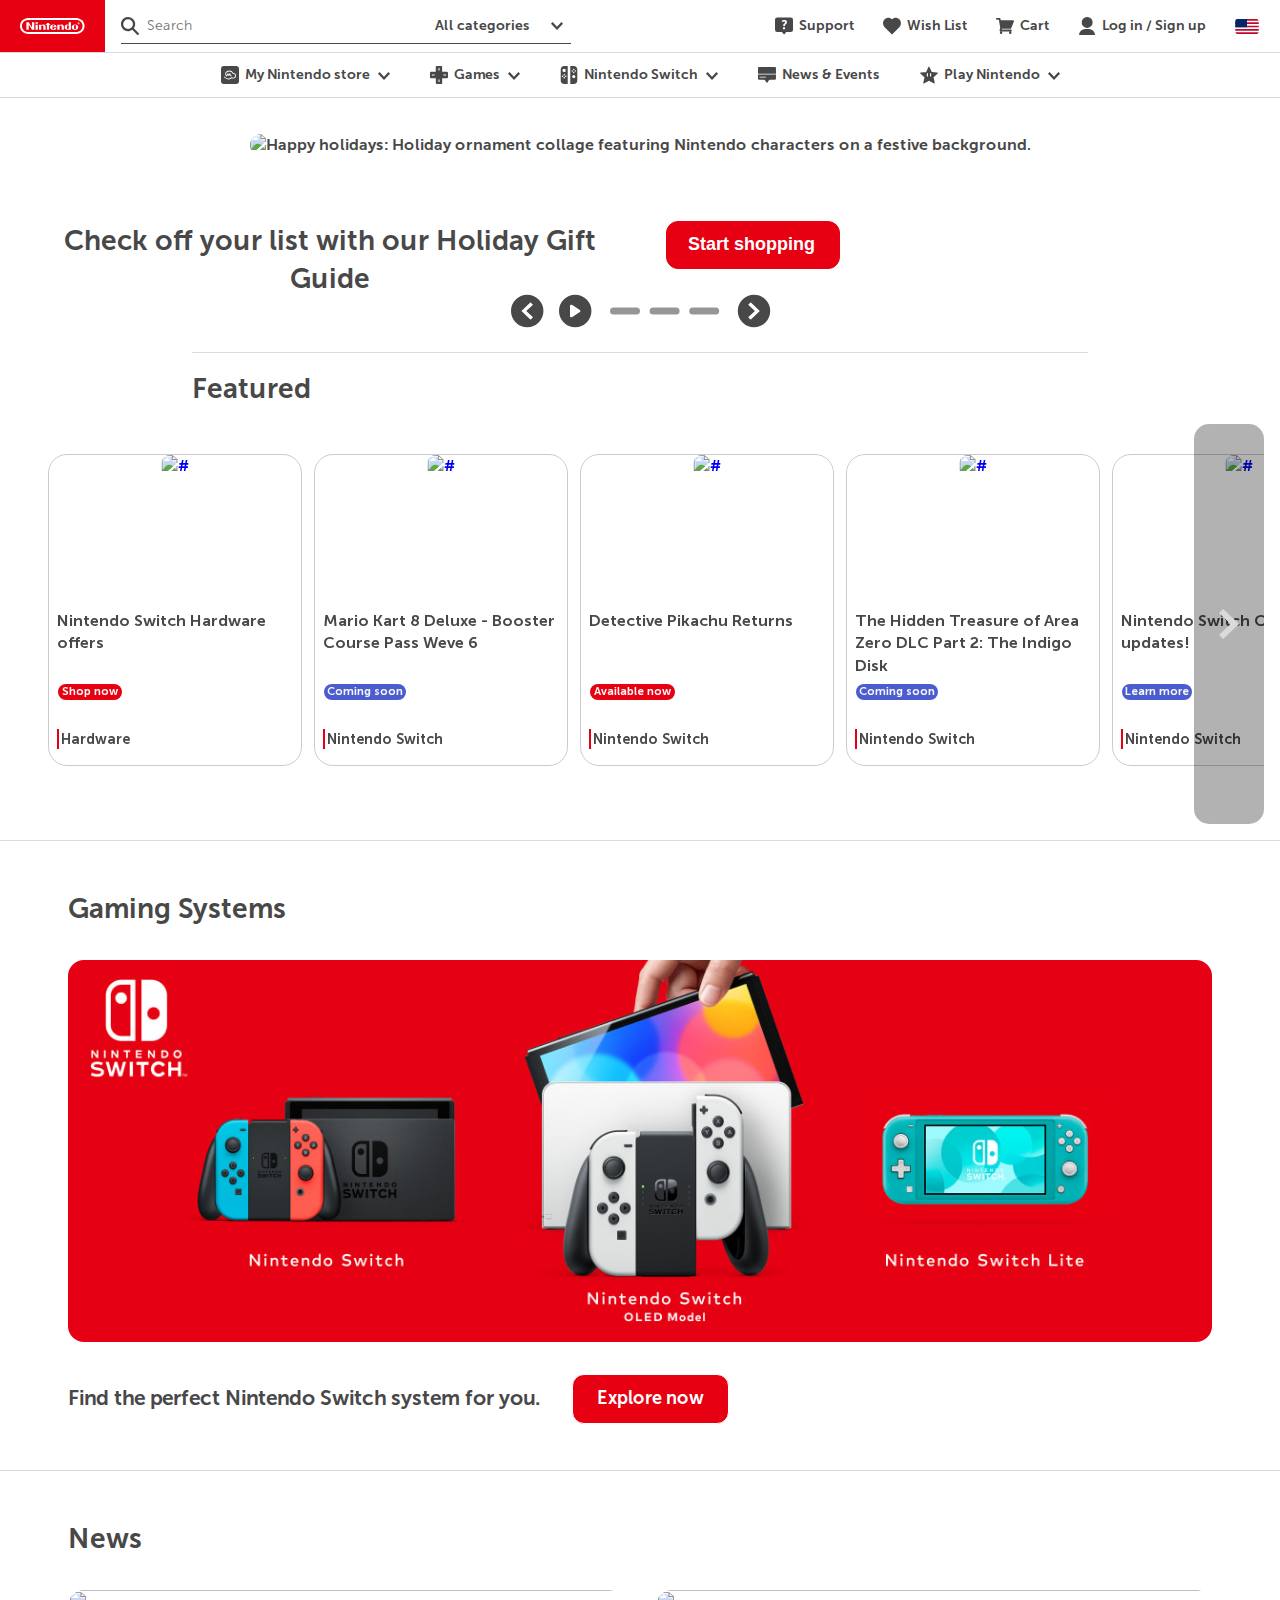
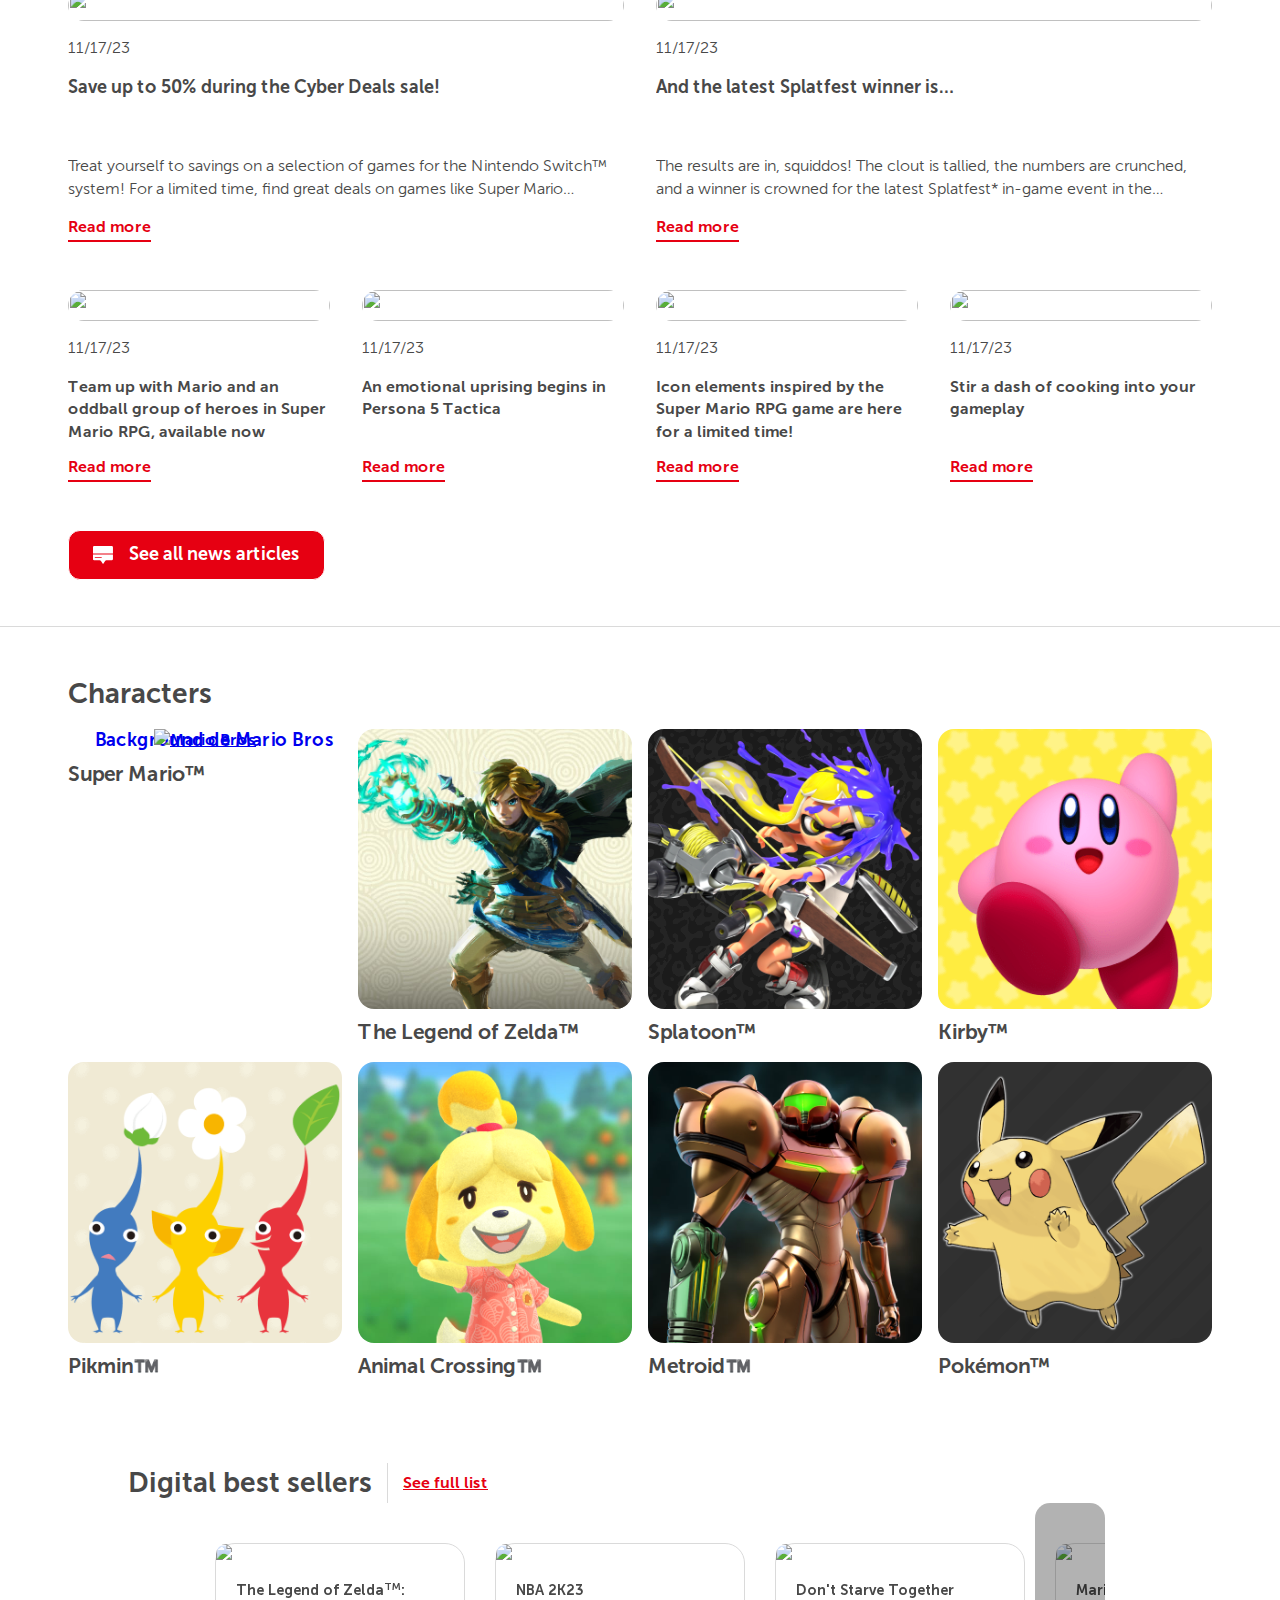
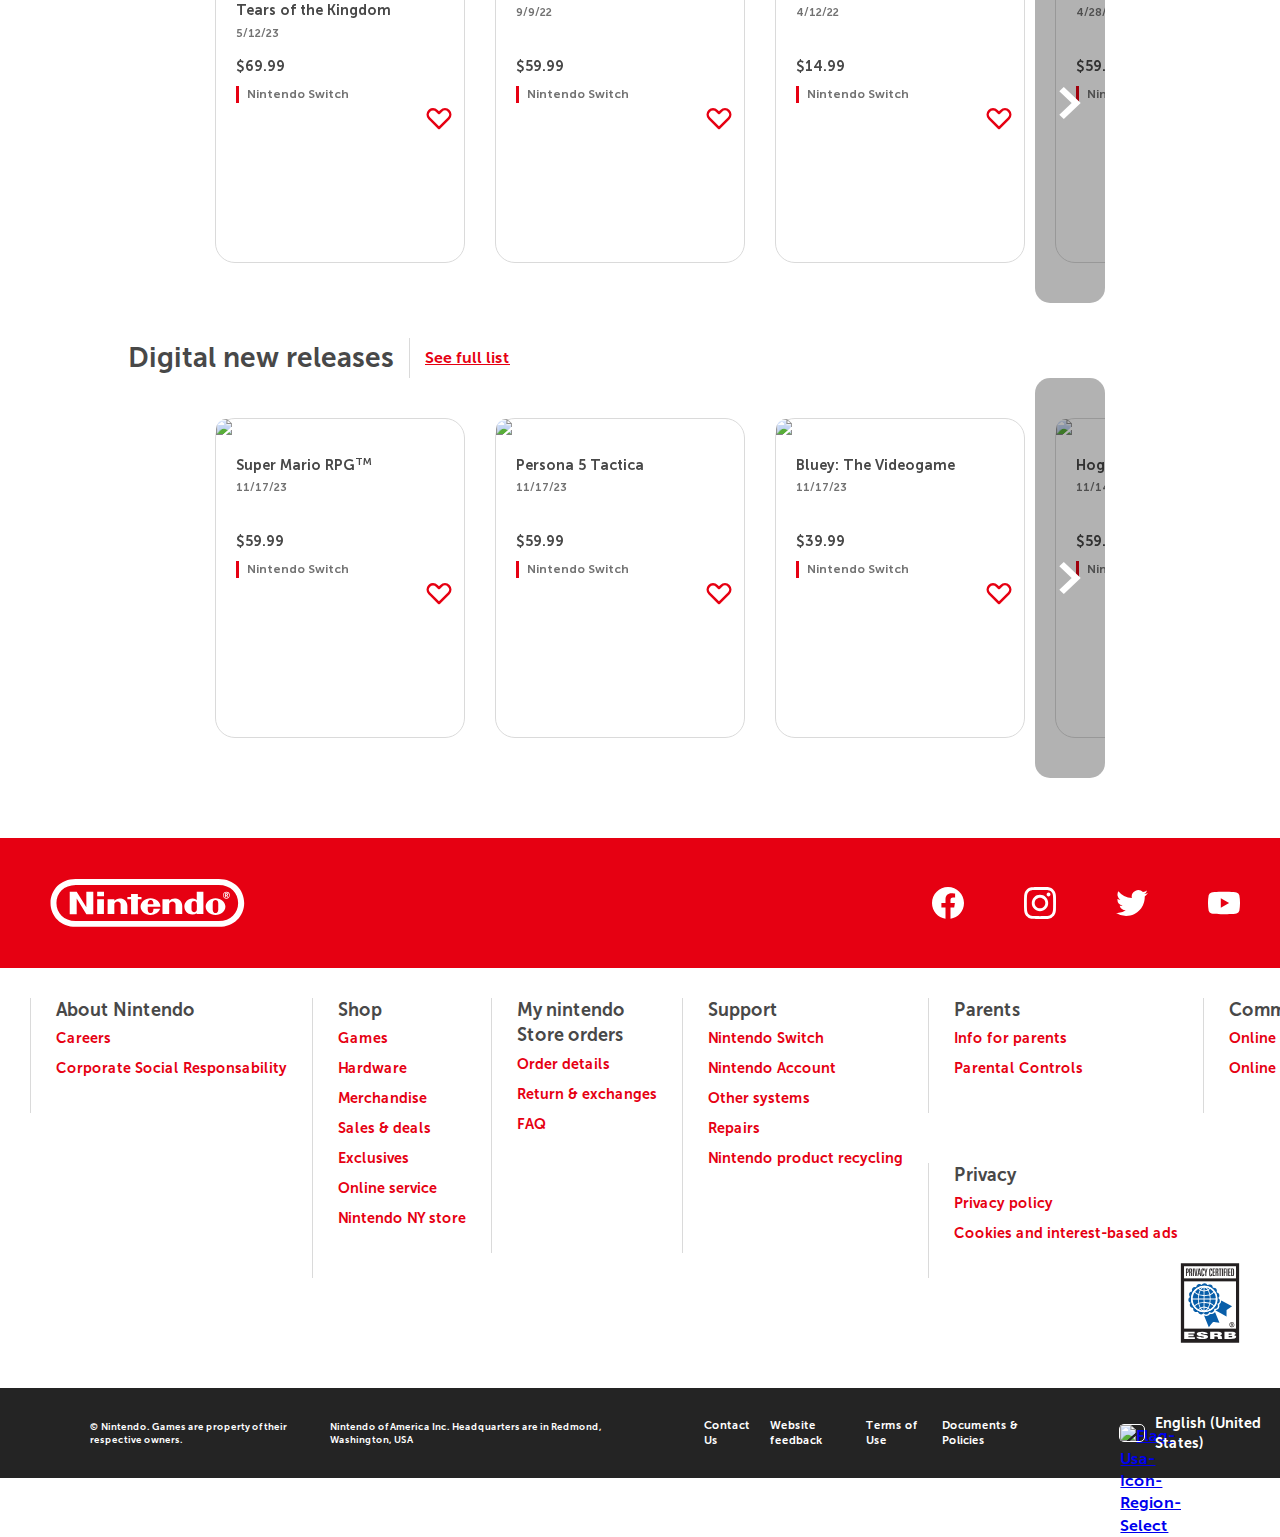
==== commit 87580d57: "Gaming systems" ====
--- a/index.html
+++ b/index.html
@@ -591,7 +591,7 @@
         </button>
     </div>
     
-    </section>
+  </section>
       <!-- EDIIIIIIIIIIIIIIIIIIIIIIIIIIIIIIIIIIIIIIIIIIIIIIIIIIIIIIIIIIIIIIIIIIIIIIIIIIIIIIIIIIIIIIIIIIII -->
       
       <div class="encabezadoDiv">
@@ -724,6 +724,24 @@
     <script src="index.js"></script>
   </body>  
 </html>
+
+  <section class="gaming-systems">
+    <div class="gaming-systems-container">
+      <h2>Gaming Systems</h2>
+      <div class="gaming-systems-image">
+        <img src="images/Nintendo_Switch_family_wide_TEST-1.jfif" alt="">
+      </div>
+      <div class="gaming-systems-boton">
+        <h3>Find the perfect Nintendo Switch system for you.</h3>
+        <div class="news-button-container button-explore">
+          <a class="news-button" href="">
+          <span>Explore now</span>
+          </a>
+        </div>
+      </div>
+    </div> 
+  </section>
+
   <section class="news">
     <div class="news-container">
       <h2>News</h2>
--- a/tipografia.css
+++ b/tipografia.css
@@ -152,7 +152,15 @@
   font-size: 1.75rem;
 }
 
-.Headingstyles h2{
+.Headingstyles{
+  font-size: 1.125rem;
+}
+
+.gaming-systems h2{
+  font-size: 1.3125rem;
+}
+
+.gaming-systems h3{
   font-size: 1.125rem;
 }
 
@@ -214,7 +222,17 @@
     font-size: 1.3125rem;
   }
 
-  .Headingstyles h2{
+  .Headingstyles{
     font-size: 1.75rem;
   }
+
+  .gaming-systems h2{
+    font-size: 1.75rem;
+  }
+}
+
+@media (min-width: 768px){
+  .gaming-systems h3{
+    font-size: 1.3125rem;
+  }
 }--- a/index.css
+++ b/index.css
@@ -1590,7 +1590,6 @@
   padding-right: 0px;
   padding-top: 0px;
   width: 100%;
-  font-size: 1.75rem;
   font-weight: 700;
   letter-spacing: normal;
   line-height: 37.8px;
@@ -1603,7 +1602,7 @@
   margin-inline-start: 0px;
   pointer-events: auto;
   user-select: auto;
-  display: flex;
+  display: inline-flex;
   flex-wrap: wrap;
   word-break: break-word;
   justify-content: center;
@@ -2433,3 +2432,69 @@
          margin-left: 90px;
      }
   }
+
+  .gaming-systems{
+    position: relative;
+    width: 100%;
+    padding-top: 2rem;
+    padding-bottom: 2rem;
+    scroll-margin-top: 120px;
+    border-top: var(--gris-linea-separacion);
+  }
+
+  .gaming-systems-container{
+    max-width: 71.5rem;
+    margin-left: 1rem;
+    margin-right: 1rem; 
+    gap: 2rem;
+    display: flex;
+    flex-direction: column;
+  }
+
+  .gaming-systems-image{
+    border-radius: var(--border-radius);
+    width: 100%;
+    height: 100%;
+    overflow: hidden;
+    display: flex;
+  }
+
+  .gaming-systems-image img{
+    display: block;
+    min-height: 1px;
+    width: 100%;
+  }
+
+  .gaming-systems-boton{
+    display: flex;
+    flex-direction: column;
+    gap: 2rem;
+  }
+
+  .button-explore{
+    width: 100%;
+  }
+
+  @media (min-width: 1025px) {
+    .gaming-systems-boton{
+      display: flex;
+      flex-direction: row;
+      gap: 2rem;
+      align-items: center;
+    }
+    .button-explore{
+      width: fit-content;
+    }
+  }
+  @media (min-width: 768px) {
+    .gaming-systems{
+      padding-top: 3rem;
+      padding-bottom: 3rem;
+    }
+
+    .gaming-systems-container{
+      width: 96%;
+      margin-left: auto;
+      margin-right: auto;
+    }
+  }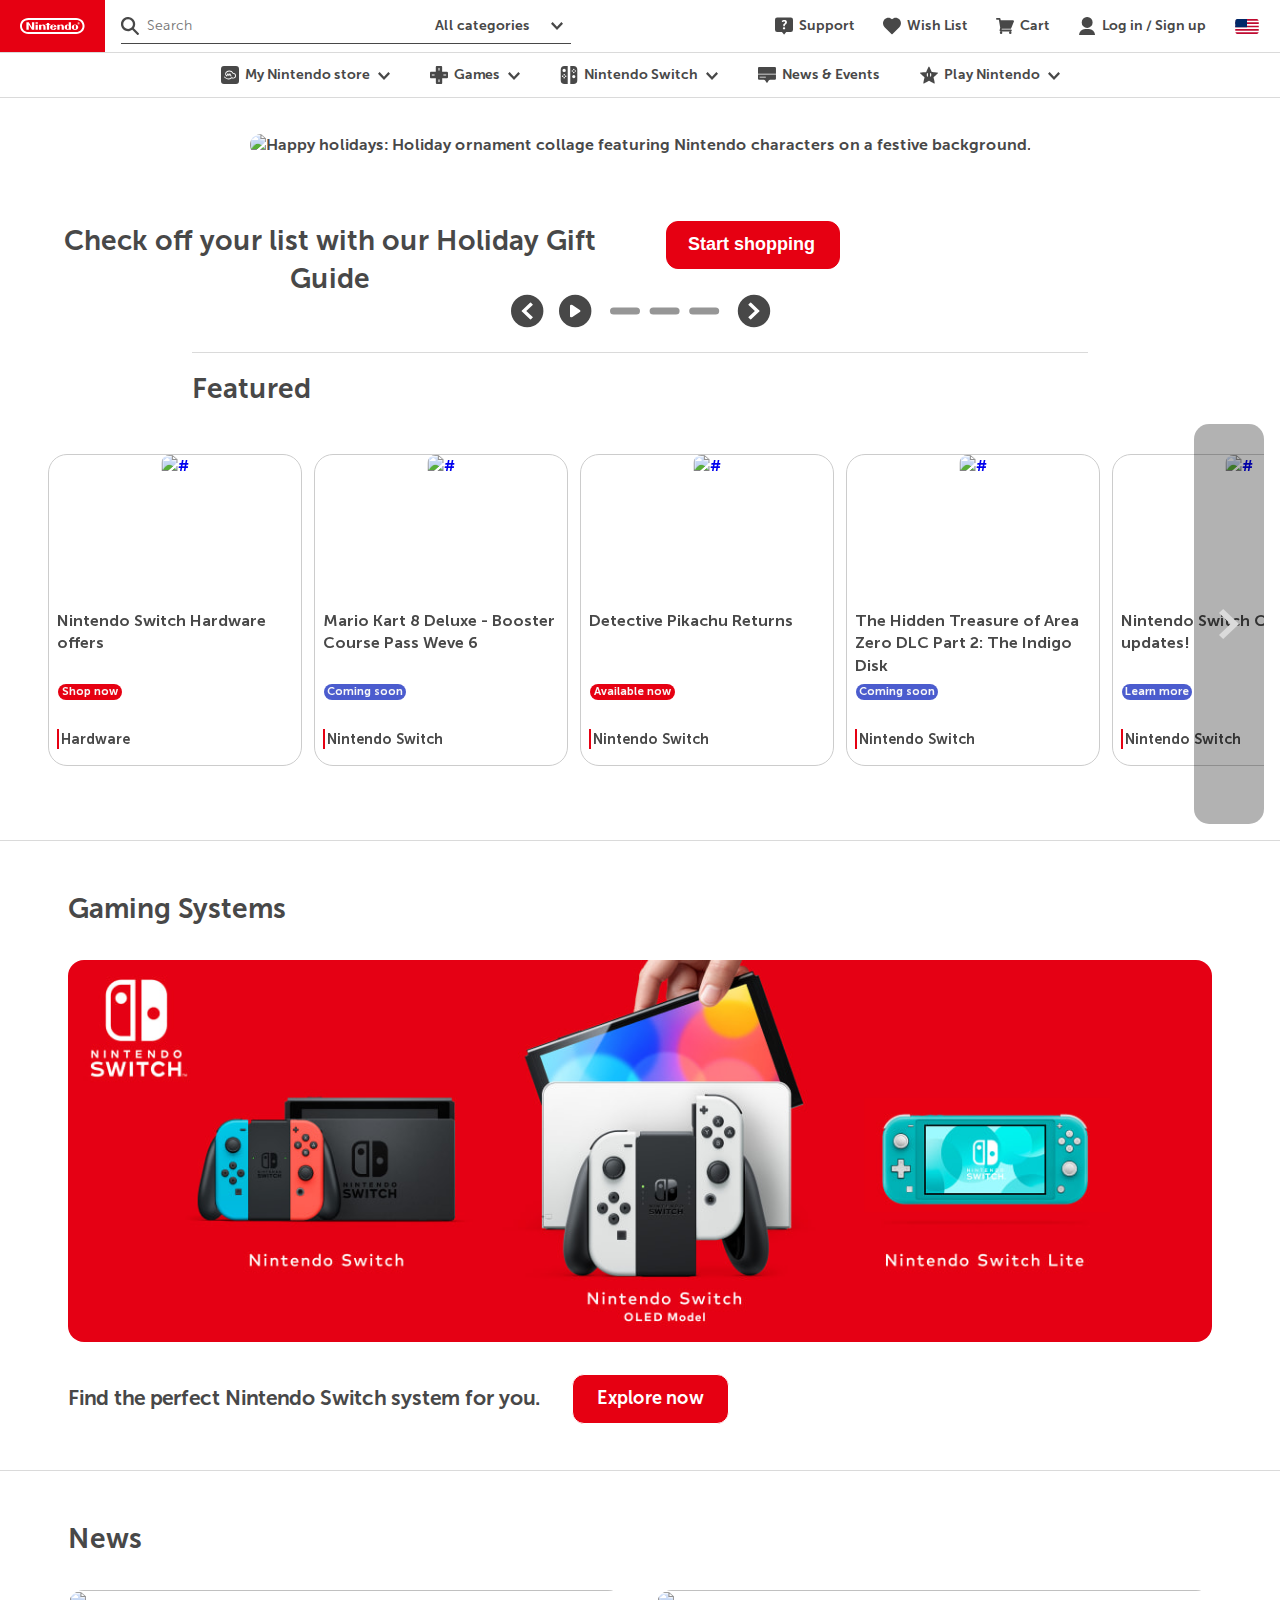
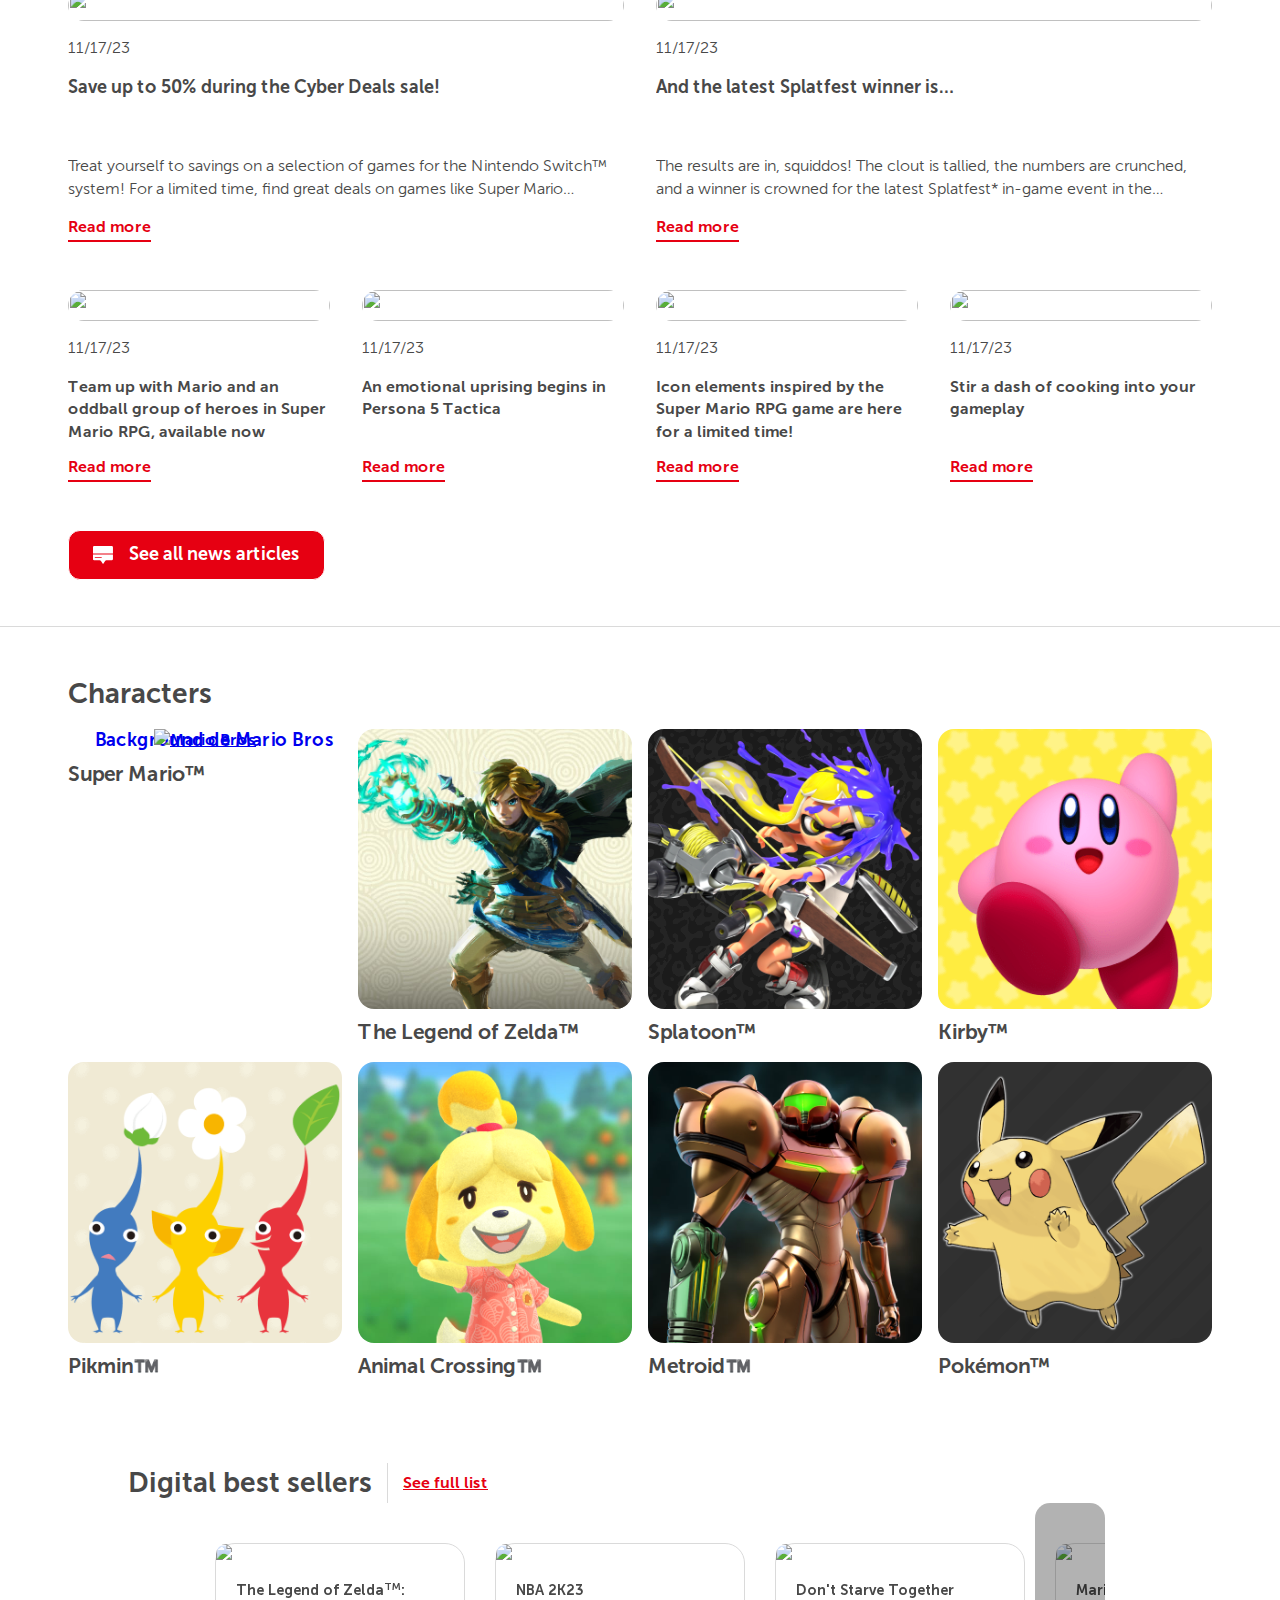
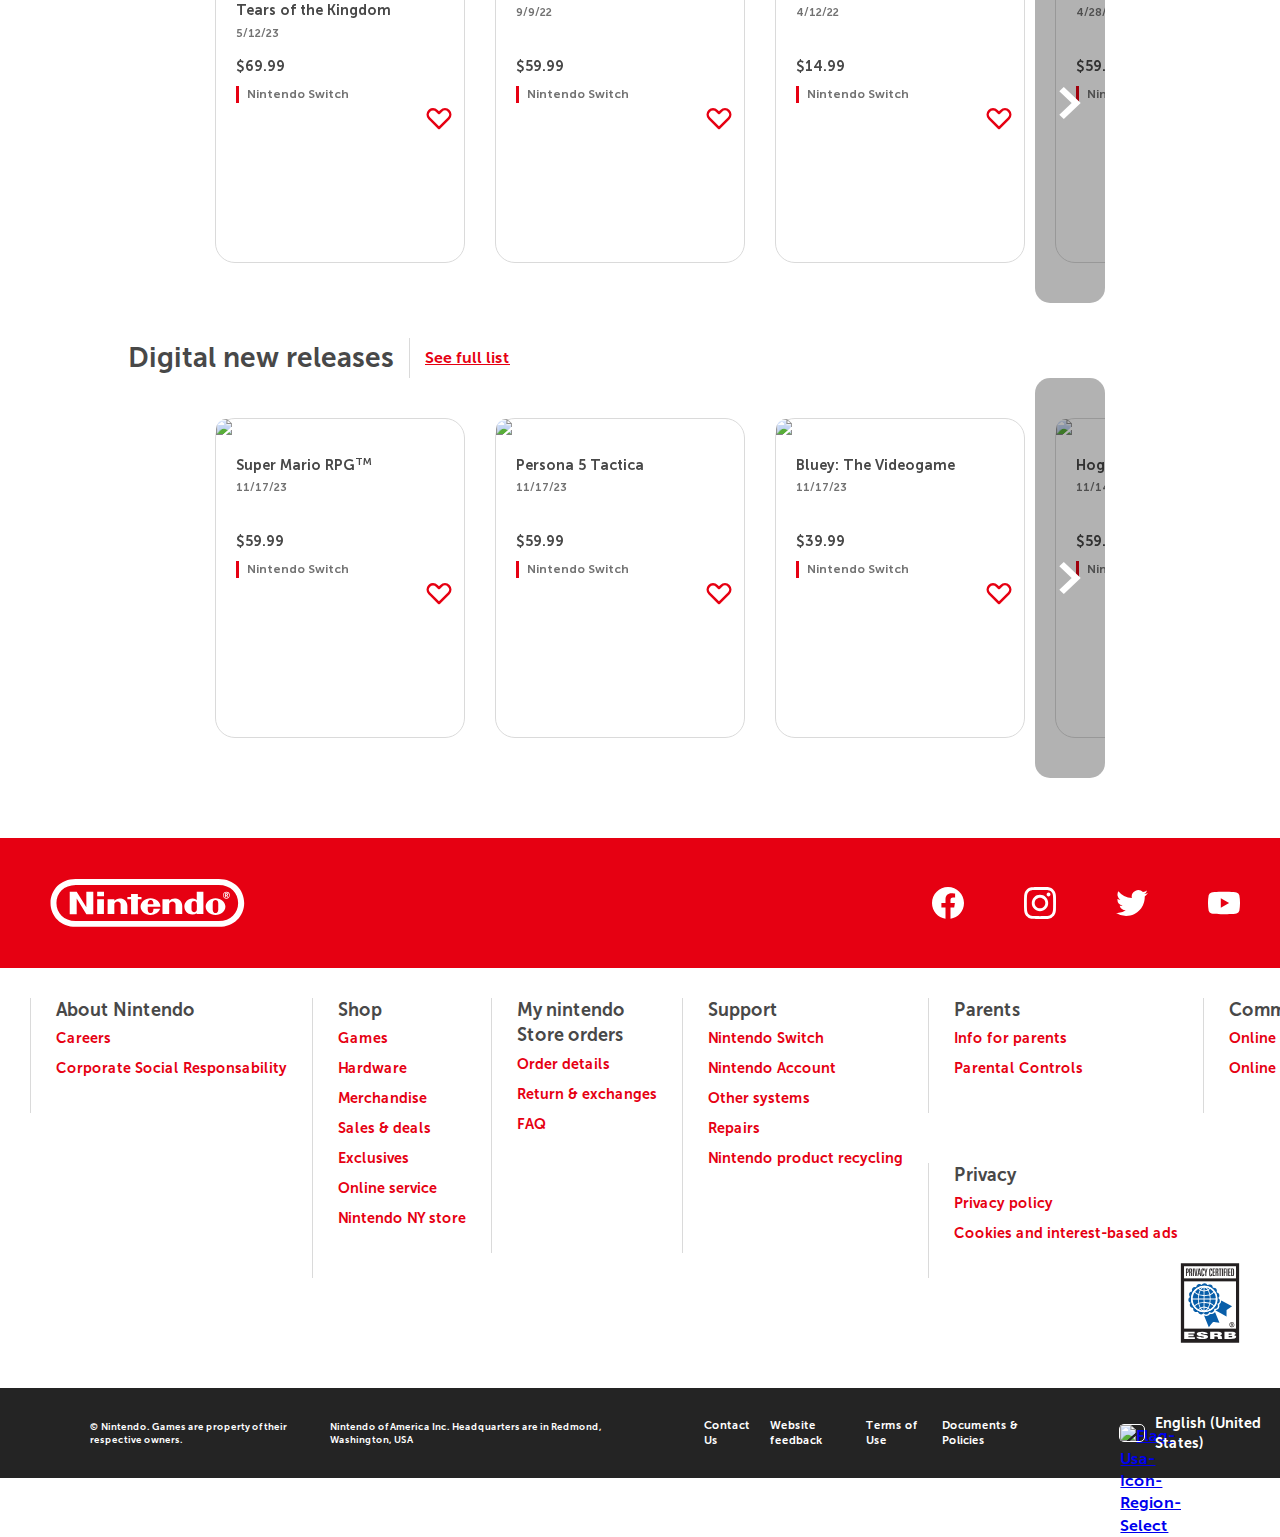
==== commit 70a29410: "Icono y título" ====
--- a/index.html
+++ b/index.html
@@ -4,14 +4,14 @@
     <meta charset="UTF-8" />
     <meta name="viewport" content="width=device-width, initial-scale=1.0" />
     <link rel="stylesheet" href="tipografia.css" />
-
     <link rel="stylesheet" href="index.css" />
     <link rel="stylesheet" href="glide.core.min.css">
     <link rel="stylesheet" href="nintendo_footer.js">
-    <title>Nintendo</title>
+    <title>Nintendo Official Site: Consoles, Games, News, and More</title>
+    <link rel="icon" type="image/png" sizes="32x32" href="https://assets.nintendo.com/image/upload/ncom/icons/fav-icons/favicon-32x32.png">
+    <link rel="icon" type="image/png" sizes="16x16" href="https://assets.nintendo.com/image/upload/ncom/icons/fav-icons/favicon-16x16.png">
   </head>
   <body>
-    
     <header>
       <nav class="navbar" id="nav-1">
         <a class="home-link" href="#">
--- a/index.css
+++ b/index.css
@@ -1893,14 +1893,9 @@
     
     min-width: calc((100% - 1.2rem) /1.1);
     max-width: calc((100% - 1.2rem) /1.2);
-    min-height: 260px;
-    max-height: 260px;
-    
-   
-  }
-   /* .glide__slides {
-    
-  } */
+    min-height: 312px;
+    min-width: 254px;
+  }
 }
 
 
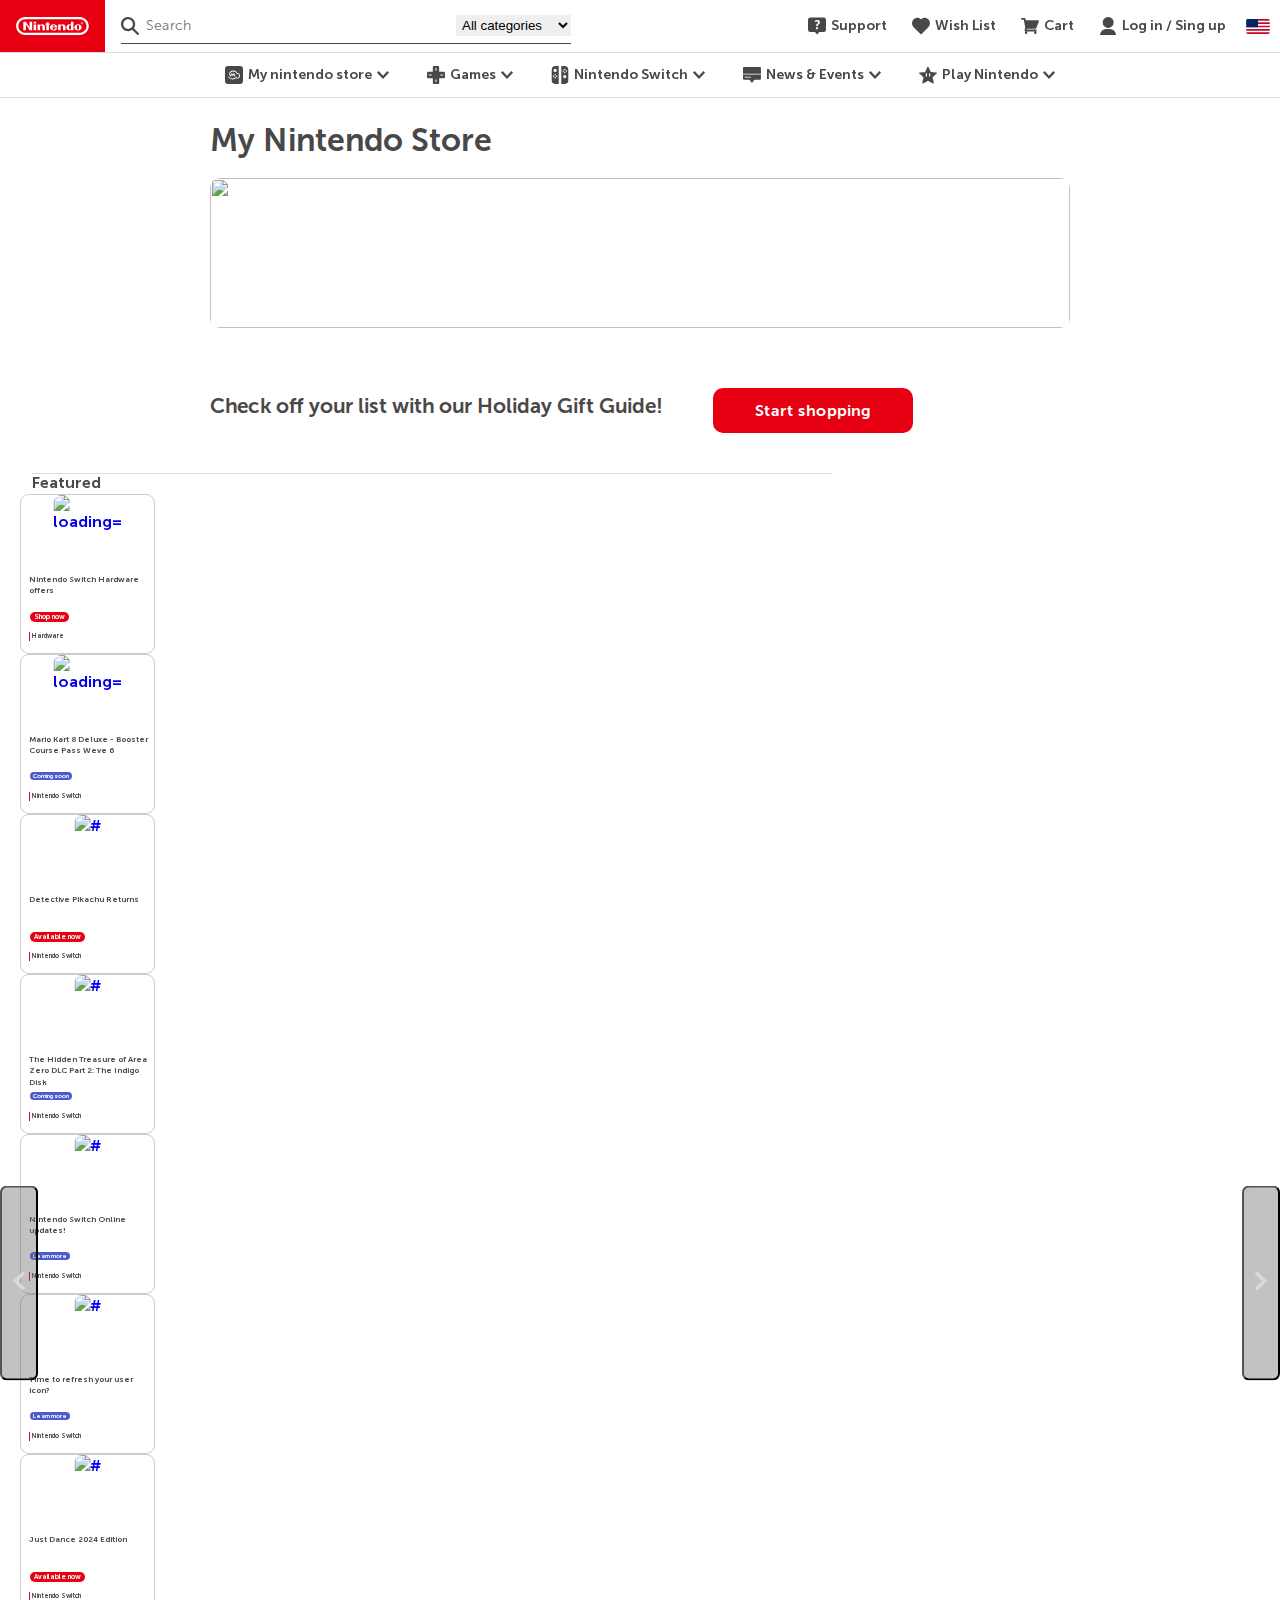
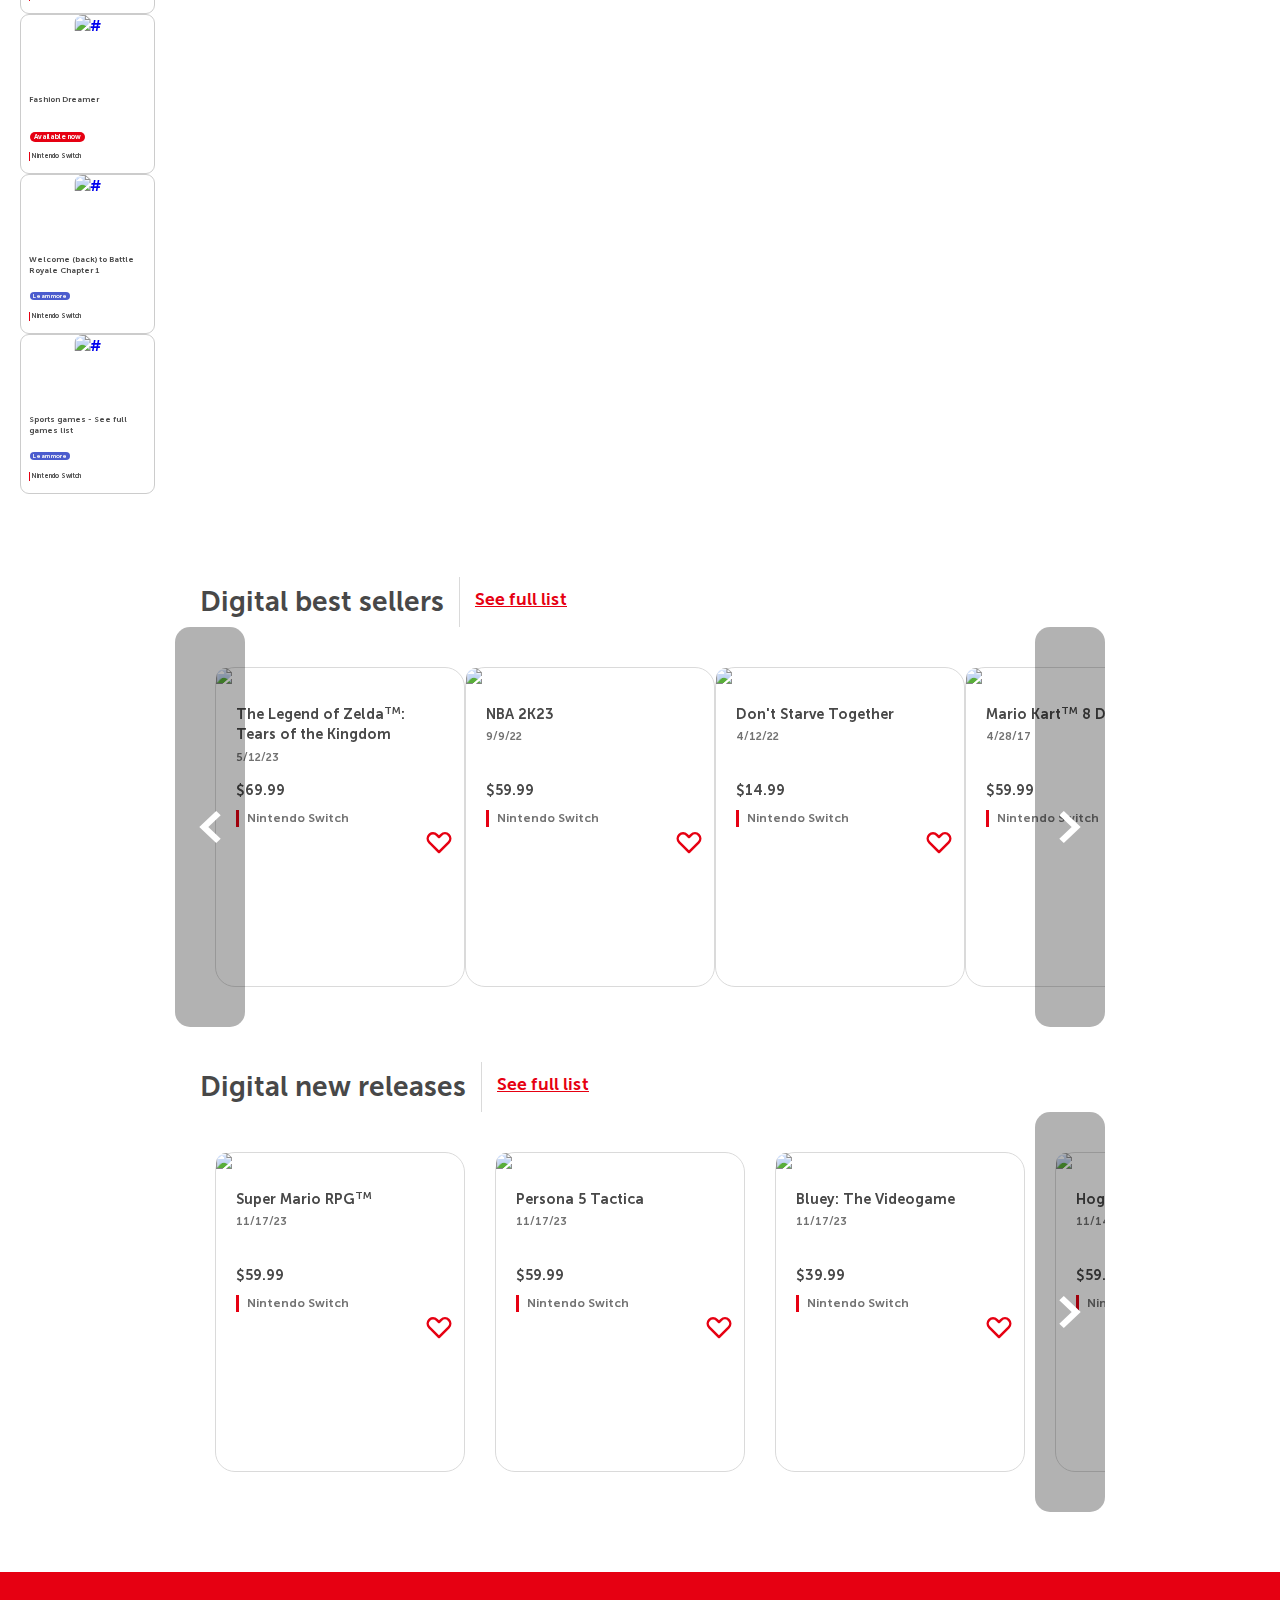
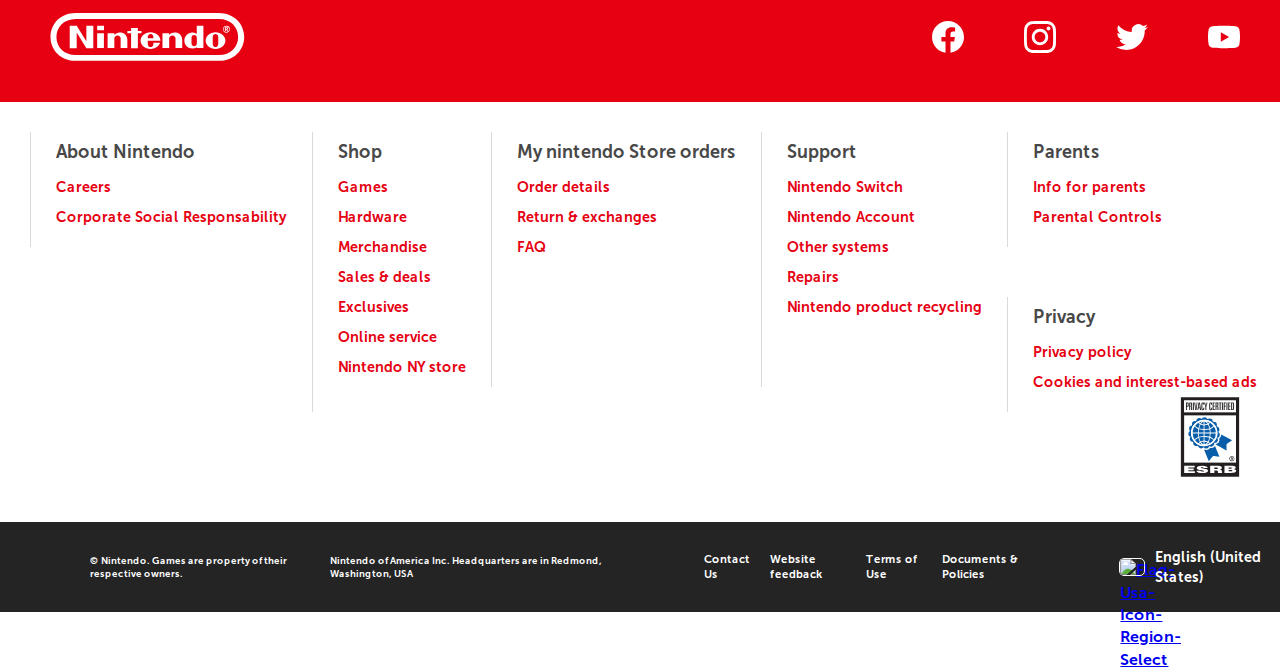
==== commit 47f82c75: "mns added" ====
--- a/index.html
+++ b/index.html
@@ -4,63 +4,56 @@
     <meta charset="UTF-8" />
     <meta name="viewport" content="width=device-width, initial-scale=1.0" />
     <link rel="stylesheet" href="tipografia.css" />
+    
+    <link rel="stylesheet" type="text/css" href="glider.css">
+    
     <link rel="stylesheet" href="index.css" />
     <link rel="stylesheet" href="glide.core.min.css">
     <link rel="stylesheet" href="nintendo_footer.js">
-    <title>Nintendo Official Site: Consoles, Games, News, and More</title>
-    <link rel="icon" type="image/png" sizes="32x32" href="https://assets.nintendo.com/image/upload/ncom/icons/fav-icons/favicon-32x32.png">
-    <link rel="icon" type="image/png" sizes="16x16" href="https://assets.nintendo.com/image/upload/ncom/icons/fav-icons/favicon-16x16.png">
+    <title>Nintendo</title>
   </head>
   <body>
+    
     <header>
       <nav class="navbar" id="nav-1">
         <a class="home-link" href="#">
-          <svg xmlns:xlink="http://www.w3.org/1999/xlink" viewBox="0 0 97 24" xmlns="http://www.w3.org/2000/svg" role="presentation" alt="" data-testid="NintendoRacetrackLogoIcon" size="62" color="currentColor" ><path d="M17.945 14.157l-4.85-7.838H9.609V17.59h3.486V9.752l4.85 7.838h3.456V6.32h-3.486l.03 7.837zm27.554-4.04V8.993H43.68v-1.52h-3.395v1.52h-1.849v1.124h1.85v7.473h3.394v-7.473h1.82zM23.341 17.56h3.364v-7.474h-3.364v7.474zm0-8.932h3.395V6.319H23.34v2.309zm59.17.942c-2.728 0-4.941 1.883-4.941 4.192s2.213 4.193 4.94 4.193c2.729 0 4.942-1.884 4.942-4.193 0-2.309-2.213-4.192-4.941-4.192zm1.364 5.772c0 1.185-.698 1.67-1.364 1.67-.667 0-1.395-.485-1.395-1.67v-3.16c0-1.184.697-1.67 1.395-1.67.666 0 1.364.486 1.364 1.67v3.16zm-10.73-4.891c-.547-.304-1.123-.608-1.91-.669-2.426-.212-4.305 1.945-4.305 3.92 0 2.612 2 3.554 2.304 3.706 1.152.516 2.607.547 3.88-.274v.426h3.334V6.32h-3.334c.03 0 .03 2.4.03 4.13zm.03 3.342v1.336c0 1.155-.789 1.458-1.334 1.458-.546 0-1.334-.303-1.334-1.458v-2.673c0-1.155.788-1.458 1.334-1.458.515 0 1.333.303 1.333 1.458v1.337zM34.616 9.752c-1.122.03-2.031.516-2.698 1.124v-.79h-3.365v7.474h3.365v-4.922c0-.638.697-1.367 1.607-1.367.909 0 1.546.73 1.546 1.367v4.922h3.364v-4.071c0-2.947-2.546-3.798-3.82-3.737zm27.433 0a4.075 4.075 0 0 0-2.698 1.124v-.79h-3.365v7.474h3.365v-4.922c0-.638.697-1.367 1.606-1.367.91 0 1.546.73 1.546 1.367v4.922h3.365v-4.071c0-2.947-2.546-3.798-3.82-3.737zm-7.063 4.101c0-2.309-2.243-4.253-4.971-4.253-2.759 0-4.972 1.884-4.972 4.193 0 2.308 2.213 4.192 4.972 4.192 2.273 0 4.213-1.306 4.789-3.068H51.44v.455c0 1.367-.91 1.671-1.394 1.671-.515 0-1.425-.304-1.425-1.67v-1.55l6.366.03zm-6.123-2.643a1.391 1.391 0 0 1 1.182-.668c.455 0 .91.213 1.182.668.212.365.212.82.212 1.458H48.62c0-.637.03-1.063.243-1.458zm39.921-3.493c0-.365-.272-.547-.818-.547h-.758v1.914h.455v-.79h.242l.364.79h.515l-.424-.851c.273-.091.424-.273.424-.516zm-.879.273h-.242v-.547h.212c.273 0 .424.091.424.274 0 .212-.12.273-.394.273zm.03-1.58c-.94 0-1.727.79-1.727 1.732s.788 1.732 1.728 1.732 1.727-.79 1.727-1.732a1.73 1.73 0 0 0-1.727-1.732zm0 3.13a1.413 1.413 0 0 1-1.394-1.398c0-.76.637-1.398 1.395-1.398.757 0 1.394.638 1.394 1.398 0 .76-.637 1.397-1.394 1.397zM84.148 0H12.64C5.062-.03 0 5.438 0 11.97c0 6.53 5.062 11.939 12.67 11.939h71.508c7.608 0 12.67-5.408 12.67-11.94C96.818 5.44 91.726 0 84.148 0zm-.03 20.993H12.671c-6.033.03-9.7-4.041-9.7-9.023 0-4.983 3.698-8.993 9.7-9.023h71.446c6.002 0 9.7 4.04 9.7 9.023 0 4.982-3.668 9.023-9.7 9.023z" fill="#FFFFFF"></path></svg>
+          <svg xmlns:xlink="http://www.w3.org/1999/xlink" viewBox="0 0 97 24" xmlns="http://www.w3.org/2000/svg" width="" role="presentation" alt="" data-testid="NintendoRacetrackLogoIcon" size="" color="currentColor" height="18" ><path d="M17.945 14.157l-4.85-7.838H9.609V17.59h3.486V9.752l4.85 7.838h3.456V6.32h-3.486l.03 7.837zm27.554-4.04V8.993H43.68v-1.52h-3.395v1.52h-1.849v1.124h1.85v7.473h3.394v-7.473h1.82zM23.341 17.56h3.364v-7.474h-3.364v7.474zm0-8.932h3.395V6.319H23.34v2.309zm59.17.942c-2.728 0-4.941 1.883-4.941 4.192s2.213 4.193 4.94 4.193c2.729 0 4.942-1.884 4.942-4.193 0-2.309-2.213-4.192-4.941-4.192zm1.364 5.772c0 1.185-.698 1.67-1.364 1.67-.667 0-1.395-.485-1.395-1.67v-3.16c0-1.184.697-1.67 1.395-1.67.666 0 1.364.486 1.364 1.67v3.16zm-10.73-4.891c-.547-.304-1.123-.608-1.91-.669-2.426-.212-4.305 1.945-4.305 3.92 0 2.612 2 3.554 2.304 3.706 1.152.516 2.607.547 3.88-.274v.426h3.334V6.32h-3.334c.03 0 .03 2.4.03 4.13zm.03 3.342v1.336c0 1.155-.789 1.458-1.334 1.458-.546 0-1.334-.303-1.334-1.458v-2.673c0-1.155.788-1.458 1.334-1.458.515 0 1.333.303 1.333 1.458v1.337zM34.616 9.752c-1.122.03-2.031.516-2.698 1.124v-.79h-3.365v7.474h3.365v-4.922c0-.638.697-1.367 1.607-1.367.909 0 1.546.73 1.546 1.367v4.922h3.364v-4.071c0-2.947-2.546-3.798-3.82-3.737zm27.433 0a4.075 4.075 0 0 0-2.698 1.124v-.79h-3.365v7.474h3.365v-4.922c0-.638.697-1.367 1.606-1.367.91 0 1.546.73 1.546 1.367v4.922h3.365v-4.071c0-2.947-2.546-3.798-3.82-3.737zm-7.063 4.101c0-2.309-2.243-4.253-4.971-4.253-2.759 0-4.972 1.884-4.972 4.193 0 2.308 2.213 4.192 4.972 4.192 2.273 0 4.213-1.306 4.789-3.068H51.44v.455c0 1.367-.91 1.671-1.394 1.671-.515 0-1.425-.304-1.425-1.67v-1.55l6.366.03zm-6.123-2.643a1.391 1.391 0 0 1 1.182-.668c.455 0 .91.213 1.182.668.212.365.212.82.212 1.458H48.62c0-.637.03-1.063.243-1.458zm39.921-3.493c0-.365-.272-.547-.818-.547h-.758v1.914h.455v-.79h.242l.364.79h.515l-.424-.851c.273-.091.424-.273.424-.516zm-.879.273h-.242v-.547h.212c.273 0 .424.091.424.274 0 .212-.12.273-.394.273zm.03-1.58c-.94 0-1.727.79-1.727 1.732s.788 1.732 1.728 1.732 1.727-.79 1.727-1.732a1.73 1.73 0 0 0-1.727-1.732zm0 3.13a1.413 1.413 0 0 1-1.394-1.398c0-.76.637-1.398 1.395-1.398.757 0 1.394.638 1.394 1.398 0 .76-.637 1.397-1.394 1.397zM84.148 0H12.64C5.062-.03 0 5.438 0 11.97c0 6.53 5.062 11.939 12.67 11.939h71.508c7.608 0 12.67-5.408 12.67-11.94C96.818 5.44 91.726 0 84.148 0zm-.03 20.993H12.671c-6.033.03-9.7-4.041-9.7-9.023 0-4.983 3.698-8.993 9.7-9.023h71.446c6.002 0 9.7 4.04 9.7 9.023 0 4.982-3.668 9.023-9.7 9.023z" fill="#FFFFFF"></path></svg>
         </a>
         <form class="search-form" action="">
-          <div class="search-form-input">
-          <svg class="icono" xmlns:xlink="http://www.w3.org/1999/xlink" data-name="Magnifying glass" xmlns="http://www.w3.org/2000/svg" viewBox="0 0 32 32" class="SearchInputstyles__SearchIcon-sc-1r59ztq-1 hLpYTP" width="32" role="presentation" alt="" data-testid="MagnifyingGlassIcon" size="18" color="currentColor" height="32" ><path d="M31.564 28.745l-8.73-8.73a12.66 12.66 0 1 0-2.804 2.834l8.715 8.715a1.5 1.5 0 0 0 2.114 0l.705-.705a1.5 1.5 0 0 0 0-2.114zm-18.966-7.433A8.611 8.611 0 1 1 21.21 12.7a8.62 8.62 0 0 1-8.612 8.612z" ></path></svg>
+          <img class="img" src="svg-icons/svgexport-2.svg" alt="Lupa">
           <input type="text" value="" placeholder="Search">
-          </div>
-          <div class="select">
-            <p>All categories 
-              <svg class="d-arrow" xmlns:xlink="http://www.w3.org/1999/xlink" xmlns="http://www.w3.org/2000/svg" viewBox="0 0 32 32" width="12" role="presentation" alt="" data-testid="ChevronDownIcon" size="1rem" color="currentColor" height="12" ><path fill-rule="evenodd" clip-rule="evenodd" fill="" d="M27.7 5.3L32 9.8 16 26.7 0 9.8l4.3-4.5L16 17.7z"></path></svg>
-            </p>
-            <div class="options">
-              <ul>
-                <li>All categories</li>
-                <li>Games</li>
-                <li>Hardware</li>
-                <li>Merchandise</li>
-                <li>News & Events</li>
-                <li>Support</li>
-              </ul>
-            </div>
-          </div>
+          <select name="categories" id="categories">
+            <option value="All categories">All categories</option>
+            <option value="Games">Games</option>
+            <option value="Hardware">Hardware</option>
+            <option value="Merchandise">Merchandise</option>
+            <option value="News & Events">News & Events</option>
+            <option value="Support">Support</option>
+          </select>
         </form>
         <ul class="nav-links">
           <li>
             <a class="link" href="#">
               <svg class="icono" xmlns:xlink="http://www.w3.org/1999/xlink" xmlns="http://www.w3.org/2000/svg" viewBox="0 0 32 32" width="32" role="presentation" alt="" data-testid="SupportIcon" size="18" color="currentColor" height="32" ><path d="M28.126.862H3.876A3.904 3.904 0 0 0 0 4.757v17.838a3.905 3.905 0 0 0 3.875 3.896h8.375c.125 0 .125 0 .125.125l3.626 4.397a.122.122 0 0 0 .125.125c.125 0 .125 0 .25-.125L20 26.616a.122.122 0 0 1 .124-.125h8.001A3.904 3.904 0 0 0 32 22.595V4.757A3.903 3.903 0 0 0 28.126.862zM17.954 20.91a2.018 2.018 0 0 1-.438.64 2.062 2.062 0 0 1-1.446.58 2.092 2.092 0 0 1-.802-.154 1.944 1.944 0 0 1-.652-.43 1.98 1.98 0 0 1-.427-.642 2.119 2.119 0 0 1-.001-1.59 1.97 1.97 0 0 1 .43-.65 2.055 2.055 0 0 1 .643-.432 2.078 2.078 0 0 1 1.613 0 2.152 2.152 0 0 1 .64.428l.002.001a2.045 2.045 0 0 1 .438 2.25zm2.964-10.055a4.505 4.505 0 0 1-.662 1.159 5.04 5.04 0 0 1-.861.844l-.822.622a6.01 6.01 0 0 0-.626.538.766.766 0 0 0-.231.426l-.303 1.923h-2.517l-.222-2.13a1.824 1.824 0 0 1 .193-1.127 3.152 3.152 0 0 1 .648-.812 7.965 7.965 0 0 1 .838-.658 6.94 6.94 0 0 0 .782-.626 3.116 3.116 0 0 0 .574-.716 1.726 1.726 0 0 0 .208-.873 1.287 1.287 0 0 0-.112-.55 1.213 1.213 0 0 0-.318-.414 1.482 1.482 0 0 0-.506-.275 2.946 2.946 0 0 0-1.628.018 3.595 3.595 0 0 0-.666.277 8.824 8.824 0 0 0-.49.294.966.966 0 0 1-1.483-.33l-.872-1.378.24-.212a8 8 0 0 1 .86-.657 6.234 6.234 0 0 1 1.023-.55 6.4 6.4 0 0 1 1.192-.37 6.63 6.63 0 0 1 3.248.15 4.301 4.301 0 0 1 1.475.826 3.736 3.736 0 0 1 .966 1.314 4.161 4.161 0 0 1 .34 1.703 4.304 4.304 0 0 1-.268 1.584z" fill="" fill-rule="evenodd"></path></svg> 
-              <span>Support</span>
+              Support
             </a>
           </li>
           <li>
             <a class="link" href="#">
               <svg class="icono" xmlns:xlink="http://www.w3.org/1999/xlink" xmlns="http://www.w3.org/2000/svg" viewBox="0 0 32 32" width="32" role="presentation" alt="" data-testid="HeartIcon" size="18" color="currentColor" height="32" ><path d="M22.3 1.3c-2.3 0-4.5 1-6.3 2.8-1.7-1.8-3.9-2.8-6.3-2.8C4.4 1.3 0 5.7 0 11.2c0 2.6 1.2 5.1 3.3 7.3L15 30.2c.3.3.6.4 1 .4.3 0 .7-.1 1-.4l11.6-11.6c1.5-1.8 3.3-4.3 3.3-7.5.1-5.4-4.3-9.8-9.6-9.8z" fill-rule="evenodd" clip-rule="evenodd" fill=""></path></svg>
-              <span>Wish List</span>
+              Wish List
             </a>
           </li>
           <li>
             <a class="link" href="#">
               <svg class="icono" xmlns:xlink="http://www.w3.org/1999/xlink" data-name="Shopping cart" xmlns="http://www.w3.org/2000/svg" viewBox="0 0 32 32" width="32" role="presentation" alt="" data-testid="ShoppingCartIcon" size="20" color="currentColor" height="32" ><path fill="" d="M23.12 28.073a2.248 2.248 0 1 0 2.25-2.326h-.005a2.288 2.288 0 0 0-2.245 2.326zm2.397-7.29a1.728 1.728 0 0 0 1.498-.982l4.844-11.686a1.544 1.544 0 0 0-.15-1.551 1.593 1.593 0 0 0-1.349-.673H8.44l-.55-2.895A1.494 1.494 0 0 0 6.393 1.6H1.598A1.606 1.606 0 0 0 0 3.255a1.548 1.548 0 0 0 1.598 1.654h3.496L7.49 18.973l-1.098 4.706a1.67 1.67 0 0 0 .25 1.395 1.529 1.529 0 0 0 1.198.673h18.675a1.656 1.656 0 0 0 0-3.31H9.937l.4-1.654zm-18.726 7.29a2.248 2.248 0 1 0 2.25-2.326h-.005a2.288 2.288 0 0 0-2.245 2.326z"></path></svg>
-              <span>Cart</span>
+              Cart
             </a>
           </li>
           <li>
             <a class="link" href="#">
               <svg class="icono" xmlns:xlink="http://www.w3.org/1999/xlink" xmlns="http://www.w3.org/2000/svg" viewBox="0 0 32 32" width="32" role="presentation" alt="" data-testid="UserIcon" size="18" color="currentColor" height="32" ><path d="M16.22 19.41A9.71 9.71 0 1 1 26 9.7a9.74 9.74 0 0 1-9.8 9.71M1.84 32a10.88 10.88 0 0 1 10.94-10.74h6.57A10.88 10.88 0 0 1 30.29 32H1.84" fill=""></path></svg>
-              <span>Log in / Sign up</span>
+              Log in / Sing up
             </a>
           </li>
           <li>
@@ -70,574 +63,88 @@
           </li>
         </ul>
       </nav>
-      <div class="div-search-input">
-        <div class="div-search-input-bar">
-          <a class="home-link" href="#">
-            <svg xmlns:xlink="http://www.w3.org/1999/xlink" viewBox="0 0 97 24" xmlns="http://www.w3.org/2000/svg" role="presentation" alt="" data-testid="NintendoRacetrackLogoIcon" size="62" color="currentColor" height="18" ><path d="M17.945 14.157l-4.85-7.838H9.609V17.59h3.486V9.752l4.85 7.838h3.456V6.32h-3.486l.03 7.837zm27.554-4.04V8.993H43.68v-1.52h-3.395v1.52h-1.849v1.124h1.85v7.473h3.394v-7.473h1.82zM23.341 17.56h3.364v-7.474h-3.364v7.474zm0-8.932h3.395V6.319H23.34v2.309zm59.17.942c-2.728 0-4.941 1.883-4.941 4.192s2.213 4.193 4.94 4.193c2.729 0 4.942-1.884 4.942-4.193 0-2.309-2.213-4.192-4.941-4.192zm1.364 5.772c0 1.185-.698 1.67-1.364 1.67-.667 0-1.395-.485-1.395-1.67v-3.16c0-1.184.697-1.67 1.395-1.67.666 0 1.364.486 1.364 1.67v3.16zm-10.73-4.891c-.547-.304-1.123-.608-1.91-.669-2.426-.212-4.305 1.945-4.305 3.92 0 2.612 2 3.554 2.304 3.706 1.152.516 2.607.547 3.88-.274v.426h3.334V6.32h-3.334c.03 0 .03 2.4.03 4.13zm.03 3.342v1.336c0 1.155-.789 1.458-1.334 1.458-.546 0-1.334-.303-1.334-1.458v-2.673c0-1.155.788-1.458 1.334-1.458.515 0 1.333.303 1.333 1.458v1.337zM34.616 9.752c-1.122.03-2.031.516-2.698 1.124v-.79h-3.365v7.474h3.365v-4.922c0-.638.697-1.367 1.607-1.367.909 0 1.546.73 1.546 1.367v4.922h3.364v-4.071c0-2.947-2.546-3.798-3.82-3.737zm27.433 0a4.075 4.075 0 0 0-2.698 1.124v-.79h-3.365v7.474h3.365v-4.922c0-.638.697-1.367 1.606-1.367.91 0 1.546.73 1.546 1.367v4.922h3.365v-4.071c0-2.947-2.546-3.798-3.82-3.737zm-7.063 4.101c0-2.309-2.243-4.253-4.971-4.253-2.759 0-4.972 1.884-4.972 4.193 0 2.308 2.213 4.192 4.972 4.192 2.273 0 4.213-1.306 4.789-3.068H51.44v.455c0 1.367-.91 1.671-1.394 1.671-.515 0-1.425-.304-1.425-1.67v-1.55l6.366.03zm-6.123-2.643a1.391 1.391 0 0 1 1.182-.668c.455 0 .91.213 1.182.668.212.365.212.82.212 1.458H48.62c0-.637.03-1.063.243-1.458zm39.921-3.493c0-.365-.272-.547-.818-.547h-.758v1.914h.455v-.79h.242l.364.79h.515l-.424-.851c.273-.091.424-.273.424-.516zm-.879.273h-.242v-.547h.212c.273 0 .424.091.424.274 0 .212-.12.273-.394.273zm.03-1.58c-.94 0-1.727.79-1.727 1.732s.788 1.732 1.728 1.732 1.727-.79 1.727-1.732a1.73 1.73 0 0 0-1.727-1.732zm0 3.13a1.413 1.413 0 0 1-1.394-1.398c0-.76.637-1.398 1.395-1.398.757 0 1.394.638 1.394 1.398 0 .76-.637 1.397-1.394 1.397zM84.148 0H12.64C5.062-.03 0 5.438 0 11.97c0 6.53 5.062 11.939 12.67 11.939h71.508c7.608 0 12.67-5.408 12.67-11.94C96.818 5.44 91.726 0 84.148 0zm-.03 20.993H12.671c-6.033.03-9.7-4.041-9.7-9.023 0-4.983 3.698-8.993 9.7-9.023h71.446c6.002 0 9.7 4.04 9.7 9.023 0 4.982-3.668 9.023-9.7 9.023z" fill="#FFFFFF"></path></svg>
-          </a>
-          <form class="search-form" action="">
-            <div class="search-form-input">
-            <svg class="icono" xmlns:xlink="http://www.w3.org/1999/xlink" data-name="Magnifying glass" xmlns="http://www.w3.org/2000/svg" viewBox="0 0 32 32" class="SearchInputstyles__SearchIcon-sc-1r59ztq-1 hLpYTP" width="32" role="presentation" alt="" data-testid="MagnifyingGlassIcon" size="18" color="currentColor" height="32" ><path d="M31.564 28.745l-8.73-8.73a12.66 12.66 0 1 0-2.804 2.834l8.715 8.715a1.5 1.5 0 0 0 2.114 0l.705-.705a1.5 1.5 0 0 0 0-2.114zm-18.966-7.433A8.611 8.611 0 1 1 21.21 12.7a8.62 8.62 0 0 1-8.612 8.612z" ></path></svg>
-            <input type="text" value="" placeholder="Search games, hardware, news, etc">
-            </div>
-            <div class="select">
-              <p>All categories 
-                <svg class="d-arrow" xmlns:xlink="http://www.w3.org/1999/xlink" xmlns="http://www.w3.org/2000/svg" viewBox="0 0 32 32" width="12" role="presentation" alt="" data-testid="ChevronDownIcon" size="1rem" color="currentColor" height="12" ><path fill-rule="evenodd" clip-rule="evenodd" fill="" d="M27.7 5.3L32 9.8 16 26.7 0 9.8l4.3-4.5L16 17.7z"></path></svg>
-              </p>
-              <div class="options">
-                <ul>
-                  <li>All categories</li>
-                  <li>Games</li>
-                  <li>Hardware</li>
-                  <li>Merchandise</li>
-                  <li>News & Events</li>
-                  <li>Support</li>
-                </ul>
-              </div>
-            </div>
-          </form>
-          <button class="close">
-            <svg viewBox="0 0 32 32" xmlns="http://www.w3.org/2000/svg" width="26" role="presentation" alt="" data-testid="CloseCircleIcon" size="26" color="currentColor"><path d="M16 0c8.837 0 16 7.163 16 16s-7.163 16-16 16S0 24.837 0 16 7.163 0 16 0zm5.735 8L16 13.735 10.265 8 8 10.265 13.735 16 8 21.735 10.265 24 16 18.265 21.735 24 24 21.735 18.265 16 24 10.265 21.735 8z" fill-rule="evenodd"></path></svg>
-          </button>
-        </div>
-        <div class="div-search-input-content">
-          <div class="search-trending">
-            <h2>Trending topics</h2>
-            <div class="trendin-topics-links">
-              <div><a href="#">Nintendo Switch™ - OLED Model: Mario Red Edition</a></div>
-              <div><a href="#">Nintendo Switch</a></div>
-              <div><a href="#">Super Mario Bros. Wonder</a></div>
-              <div><a href="#">Nintendo Switch games</a></div>
-              <div><a href="#">Zelda games</a></div> 
-            </div>            
-          </div>
-          <div class="search-top-store">
-            <h2>
-              Top store products
-            </h2>
-            <div class="search-top-store-products">
-              <div>
-                <img alt="" loading="lazy" fetchpriority="low" src="https://assets.nintendo.com/image/upload/ar_16:9,b_auto:border,c_lpad/b_white/f_auto/q_auto/dpr_1.0/c_scale,w_200/ncom/My%20Nintendo%20Store/EN-US/Hardware/nintendo-switch-oled-model-mario-red-edition-112872/112872-nintendo-switch-oled-model-mario-red-edition-package-1200x675">
-                <div class="search-top-store-card-text">
-                  <h2>Nintendo Switch™ - OLED Model - Mario Red Edition</h2>
-                  <div>
-                    <span>Hardware</span>
-                    <button class="heart-icon">
-                      <svg viewBox="0 0 54 54" fill="white" stroke="currentColor" width="24" role="presentation" alt="" data-testid="heartspark" size="24"><g class="hearts"><path class="heart heart-outline" d="M27 38.9c-.4 0-.6-.1-.8-.4L16.7 29c-1.8-1.8-2.7-3.8-2.7-6 0-4.4 3.5-8 7.9-8 1.9 0 3.7.8 5.1 2.3 1.4-1.4 3.2-2.3 5.1-2.3 4.4 0 7.9 3.6 7.9 8 0 2.6-1.5 4.6-2.7 6.1l-9.5 9.4c-.2.3-.6.4-.8.4zm-5.1-21.4c-3.1 0-5.6 2.5-5.6 5.6 0 1.9 1.1 3.3 2 4.3l8.6 8.7 8.5-8.6c1.4-1.5 2.1-3 2.1-4.4 0-3.1-2.5-5.6-5.6-5.6-1.5 0-3 1-4.1 2.5-.5.6-1.4.6-1.9 0-1-1.6-2.4-2.5-4-2.5z"></path><path class="heart heart-filled" d="M32.1 15.1c-1.9 0-3.7.8-5.1 2.3-1.4-1.4-3.2-2.3-5.1-2.3-4.4 0-7.9 3.6-7.9 8 0 2.1.9 4.2 2.7 6l9.5 9.5c.2.2.5.4.8.4.2 0 .6-.1.8-.4l9.5-9.4c1.2-1.4 2.7-3.5 2.7-6.1 0-4.4-3.5-8-7.9-8z"></path></g><g class="sparks"><path class="spark" d="M27 8V0M27 46v8" stroke-width="2"></path><path class="spark" d="M41.171 12.828l5.657-5.657M12.829 12.828L7.171 7.172" stroke-width="1.99998"></path><path class="spark" d="M46 27h8M8 27H0" stroke-width="2"></path><path class="spark" d="M41.172 41.172l5.657 5.656M12.829 41.171l-5.657 5.657" stroke-width="1.99998"></path></g></svg>
-                    </button>
-                  </div>
-                </div>
-              </div>
-              <div>
-                <img alt="" loading="lazy" fetchpriority="low" class="" src="https://assets.nintendo.com/image/upload/ar_16:9,b_auto:border,c_lpad/b_white/f_auto/q_auto/dpr_1.0/c_scale,w_200/ncom/software/switch/70010000068688/a13441a9532b1c9e90f657ee1c67255de073707543ff6735ceb57b472faec691">
-                <div class="search-top-store-card-text">
-                  <h2>Super Mario Bros.™ Wonder</h2>
-                  <div>
-                    <span>Nintendo Switch</span>
-                    <button class="heart-icon">
-                      <svg viewBox="0 0 54 54" fill="white" stroke="currentColor" width="24" role="presentation" alt="" data-testid="heartspark" size="24"><g class="hearts"><path class="heart heart-outline" d="M27 38.9c-.4 0-.6-.1-.8-.4L16.7 29c-1.8-1.8-2.7-3.8-2.7-6 0-4.4 3.5-8 7.9-8 1.9 0 3.7.8 5.1 2.3 1.4-1.4 3.2-2.3 5.1-2.3 4.4 0 7.9 3.6 7.9 8 0 2.6-1.5 4.6-2.7 6.1l-9.5 9.4c-.2.3-.6.4-.8.4zm-5.1-21.4c-3.1 0-5.6 2.5-5.6 5.6 0 1.9 1.1 3.3 2 4.3l8.6 8.7 8.5-8.6c1.4-1.5 2.1-3 2.1-4.4 0-3.1-2.5-5.6-5.6-5.6-1.5 0-3 1-4.1 2.5-.5.6-1.4.6-1.9 0-1-1.6-2.4-2.5-4-2.5z"></path><path class="heart heart-filled" d="M32.1 15.1c-1.9 0-3.7.8-5.1 2.3-1.4-1.4-3.2-2.3-5.1-2.3-4.4 0-7.9 3.6-7.9 8 0 2.1.9 4.2 2.7 6l9.5 9.5c.2.2.5.4.8.4.2 0 .6-.1.8-.4l9.5-9.4c1.2-1.4 2.7-3.5 2.7-6.1 0-4.4-3.5-8-7.9-8z"></path></g><g class="sparks"><path class="spark" d="M27 8V0M27 46v8" stroke-width="2"></path><path class="spark" d="M41.171 12.828l5.657-5.657M12.829 12.828L7.171 7.172" stroke-width="1.99998"></path><path class="spark" d="M46 27h8M8 27H0" stroke-width="2"></path><path class="spark" d="M41.172 41.172l5.657 5.656M12.829 41.171l-5.657 5.657" stroke-width="1.99998"></path></g></svg>
-                    </button>
-                  </div>
-                </div>
-              </div>
-              <div>
-                <img alt="" loading="lazy" fetchpriority="low" class="" src="https://assets.nintendo.com/image/upload/ar_16:9,b_auto:border,c_lpad/b_white/f_auto/q_auto/dpr_1.0/c_scale,w_200/ncom/software/switch/70010000068683/fe4afe940b0e707798332e86f0af56cdbde48da59dc37cdfb8d59febb88ac72a">
-                <div class="search-top-store-card-text">
-                  <h2>Super Mario RPG™</h2>
-                  <div>
-                    <span>Hardware</span>
-                    <button class="heart-icon">
-                      <svg viewBox="0 0 54 54" fill="white" stroke="currentColor" width="24" role="presentation" alt="" data-testid="heartspark" size="24"><g class="hearts"><path class="heart heart-outline" d="M27 38.9c-.4 0-.6-.1-.8-.4L16.7 29c-1.8-1.8-2.7-3.8-2.7-6 0-4.4 3.5-8 7.9-8 1.9 0 3.7.8 5.1 2.3 1.4-1.4 3.2-2.3 5.1-2.3 4.4 0 7.9 3.6 7.9 8 0 2.6-1.5 4.6-2.7 6.1l-9.5 9.4c-.2.3-.6.4-.8.4zm-5.1-21.4c-3.1 0-5.6 2.5-5.6 5.6 0 1.9 1.1 3.3 2 4.3l8.6 8.7 8.5-8.6c1.4-1.5 2.1-3 2.1-4.4 0-3.1-2.5-5.6-5.6-5.6-1.5 0-3 1-4.1 2.5-.5.6-1.4.6-1.9 0-1-1.6-2.4-2.5-4-2.5z"></path><path class="heart heart-filled" d="M32.1 15.1c-1.9 0-3.7.8-5.1 2.3-1.4-1.4-3.2-2.3-5.1-2.3-4.4 0-7.9 3.6-7.9 8 0 2.1.9 4.2 2.7 6l9.5 9.5c.2.2.5.4.8.4.2 0 .6-.1.8-.4l9.5-9.4c1.2-1.4 2.7-3.5 2.7-6.1 0-4.4-3.5-8-7.9-8z"></path></g><g class="sparks"><path class="spark" d="M27 8V0M27 46v8" stroke-width="2"></path><path class="spark" d="M41.171 12.828l5.657-5.657M12.829 12.828L7.171 7.172" stroke-width="1.99998"></path><path class="spark" d="M46 27h8M8 27H0" stroke-width="2"></path><path class="spark" d="M41.172 41.172l5.657 5.656M12.829 41.171l-5.657 5.657" stroke-width="1.99998"></path></g></svg>
-                    </button>
-                  </div>
-                </div>
-              </div>
-              <div>
-                <img alt="" loading="lazy" fetchpriority="low" class="" src="https://assets.nintendo.com/image/upload/ar_16:9,b_auto:border,c_lpad/b_white/f_auto/q_auto/dpr_1.0/c_scale,w_200/ncom/software/switch/70010000068678/5b072b55e8a6993071b4cde9f74d9cf7aeac0b52141177efed6c8ce9b580a435">
-                <div class="search-top-store-card-text">
-                  <h2>WarioWare™: Move It!</h2>
-                  <div>
-                    <span>Hardware</span>
-                    <button class="heart-icon">
-                      <svg viewBox="0 0 54 54" fill="white" stroke="currentColor" width="24" role="presentation" alt="" data-testid="heartspark" size="24"><g class="hearts"><path class="heart heart-outline" d="M27 38.9c-.4 0-.6-.1-.8-.4L16.7 29c-1.8-1.8-2.7-3.8-2.7-6 0-4.4 3.5-8 7.9-8 1.9 0 3.7.8 5.1 2.3 1.4-1.4 3.2-2.3 5.1-2.3 4.4 0 7.9 3.6 7.9 8 0 2.6-1.5 4.6-2.7 6.1l-9.5 9.4c-.2.3-.6.4-.8.4zm-5.1-21.4c-3.1 0-5.6 2.5-5.6 5.6 0 1.9 1.1 3.3 2 4.3l8.6 8.7 8.5-8.6c1.4-1.5 2.1-3 2.1-4.4 0-3.1-2.5-5.6-5.6-5.6-1.5 0-3 1-4.1 2.5-.5.6-1.4.6-1.9 0-1-1.6-2.4-2.5-4-2.5z"></path><path class="heart heart-filled" d="M32.1 15.1c-1.9 0-3.7.8-5.1 2.3-1.4-1.4-3.2-2.3-5.1-2.3-4.4 0-7.9 3.6-7.9 8 0 2.1.9 4.2 2.7 6l9.5 9.5c.2.2.5.4.8.4.2 0 .6-.1.8-.4l9.5-9.4c1.2-1.4 2.7-3.5 2.7-6.1 0-4.4-3.5-8-7.9-8z"></path></g><g class="sparks"><path class="spark" d="M27 8V0M27 46v8" stroke-width="2"></path><path class="spark" d="M41.171 12.828l5.657-5.657M12.829 12.828L7.171 7.172" stroke-width="1.99998"></path><path class="spark" d="M46 27h8M8 27H0" stroke-width="2"></path><path class="spark" d="M41.172 41.172l5.657 5.656M12.829 41.171l-5.657 5.657" stroke-width="1.99998"></path></g></svg>
-                    </button>
-                  </div>
-                </div>
-              </div>
-            </div>
-          </div>
-        </div>
-      </div>
       <nav class="navbar" id="nav-2">
         <div class="nav-buttons">
           <button>
-            <svg class="icono" xmlns:xlink="http://www.w3.org/1999/xlink" viewBox="0 0 32 32" xmlns="http://www.w3.org/2000/svg" width="12" role="presentation" alt="" data-testid="MyNintendoTileIcon" size="" color="currentColor" height="32" ><path d="M26.667 0H5.333A5.333 5.333 0 0 0 0 5.333v21.334A5.333 5.333 0 0 0 5.333 32h21.334A5.333 5.333 0 0 0 32 26.667V5.333A5.333 5.333 0 0 0 26.667 0zm-5.105 22.423a5.212 5.212 0 0 1-2.37-.602 10.482 10.482 0 0 1-13.67-1.608.803.803 0 0 1 1.228-1.036 8.866 8.866 0 0 0 11.914 1.04.803.803 0 0 1 .986-.005 3.461 3.461 0 0 0 5.41-2.888 3.495 3.495 0 0 0-3.39-3.416c-.016 0-.036 0-.063-.002a.962.962 0 0 0-.12.003.806.806 0 0 1-.778-.455 6.54 6.54 0 0 0-5.992-3.848c-2.82 0-5.738 1.802-5.738 4.819-.003.818.35 1.596.969 2.132l1.688-3.147a.803.803 0 0 1 1.423.015l.982 1.926.983-1.926a.8.8 0 0 1 .71-.438c.3 0 .574.164.716.428l2.076 3.933a.8.8 0 0 1-.03.804.802.802 0 0 1-1.391-.054l-1.353-2.564-.995 1.95a.803.803 0 0 1-1.431-.001l-1-1.96-1.384 2.58a.805.805 0 0 1-1.046.349 4.563 4.563 0 0 1-2.524-4.027C7.372 10.403 11.107 8 14.717 8a8.081 8.081 0 0 1 7.209 4.308 5.063 5.063 0 0 1-.363 10.115z" fill="" fill-rule="evenodd"></path></svg>
-            My Nintendo store
+            <svg class="icono" xmlns:xlink="http://www.w3.org/1999/xlink" viewBox="0 0 32 32" xmlns="http://www.w3.org/2000/svg" width="" role="presentation" alt="" data-testid="MyNintendoTileIcon" size="" color="currentColor" height="32" ><path d="M26.667 0H5.333A5.333 5.333 0 0 0 0 5.333v21.334A5.333 5.333 0 0 0 5.333 32h21.334A5.333 5.333 0 0 0 32 26.667V5.333A5.333 5.333 0 0 0 26.667 0zm-5.105 22.423a5.212 5.212 0 0 1-2.37-.602 10.482 10.482 0 0 1-13.67-1.608.803.803 0 0 1 1.228-1.036 8.866 8.866 0 0 0 11.914 1.04.803.803 0 0 1 .986-.005 3.461 3.461 0 0 0 5.41-2.888 3.495 3.495 0 0 0-3.39-3.416c-.016 0-.036 0-.063-.002a.962.962 0 0 0-.12.003.806.806 0 0 1-.778-.455 6.54 6.54 0 0 0-5.992-3.848c-2.82 0-5.738 1.802-5.738 4.819-.003.818.35 1.596.969 2.132l1.688-3.147a.803.803 0 0 1 1.423.015l.982 1.926.983-1.926a.8.8 0 0 1 .71-.438c.3 0 .574.164.716.428l2.076 3.933a.8.8 0 0 1-.03.804.802.802 0 0 1-1.391-.054l-1.353-2.564-.995 1.95a.803.803 0 0 1-1.431-.001l-1-1.96-1.384 2.58a.805.805 0 0 1-1.046.349 4.563 4.563 0 0 1-2.524-4.027C7.372 10.403 11.107 8 14.717 8a8.081 8.081 0 0 1 7.209 4.308 5.063 5.063 0 0 1-.363 10.115z" fill="" fill-rule="evenodd"></path></svg>
+            My nintendo store
             <svg class="d-arrow" xmlns:xlink="http://www.w3.org/1999/xlink" xmlns="http://www.w3.org/2000/svg" viewBox="0 0 32 32" width="12" role="presentation" alt="" data-testid="ChevronDownIcon" size="1rem" color="currentColor" height="12" ><path fill-rule="evenodd" clip-rule="evenodd" fill="" d="M27.7 5.3L32 9.8 16 26.7 0 9.8l4.3-4.5L16 17.7z"></path></svg>
           </button>
           <button>
-            <svg class="icono" xmlns:xlink="http://www.w3.org/1999/xlink" xmlns="http://www.w3.org/2000/svg" viewBox="0 0 32 32" width="12" role="presentation" alt="" data-testid="DPadIcon" size="" color="currentColor" height="32" ><path d="M30.1 10.4h-8.5V1.9c0-1-.8-1.9-1.9-1.9h-7.5c-1 0-1.9.8-1.9 1.9v8.5H1.9c-1 0-1.9.8-1.9 1.9v7.5c0 1 .8 1.9 1.9 1.9h8.5v8.5c0 1 .8 1.9 1.9 1.9h7.5c1 0 1.9-.8 1.9-1.9v-8.5h8.5c1 0 1.9-.8 1.9-1.9v-7.5c-.1-1.1-.9-1.9-2-1.9zM7.5 16.9H3.8c-.5 0-.9-.4-.9-.9s.4-.9.9-.9h3.8c.5 0 .9.4.9.9s-.5.9-1 .9zm9.4 11.3c0 .5-.4.9-.9.9s-.9-.4-.9-.9v-3.8c0-.5.4-.9.9-.9s.9.4.9.9v3.8zm0-20.7c0 .5-.4.9-.9.9s-.9-.4-.9-.9V3.8c0-.5.4-.9.9-.9s.9.4.9.9v3.7zm11.3 9.4h-3.8c-.5 0-.9-.4-.9-.9s.4-.9.9-.9h3.8c.5 0 .9.4.9.9.1.5-.3.9-.9.9z" fill-rule="evenodd" clip-rule="evenodd" fill=""></path></svg>
+            <svg class="icono" xmlns:xlink="http://www.w3.org/1999/xlink" xmlns="http://www.w3.org/2000/svg" viewBox="0 0 32 32" width="" role="presentation" alt="" data-testid="DPadIcon" size="" color="currentColor" height="" ><path d="M30.1 10.4h-8.5V1.9c0-1-.8-1.9-1.9-1.9h-7.5c-1 0-1.9.8-1.9 1.9v8.5H1.9c-1 0-1.9.8-1.9 1.9v7.5c0 1 .8 1.9 1.9 1.9h8.5v8.5c0 1 .8 1.9 1.9 1.9h7.5c1 0 1.9-.8 1.9-1.9v-8.5h8.5c1 0 1.9-.8 1.9-1.9v-7.5c-.1-1.1-.9-1.9-2-1.9zM7.5 16.9H3.8c-.5 0-.9-.4-.9-.9s.4-.9.9-.9h3.8c.5 0 .9.4.9.9s-.5.9-1 .9zm9.4 11.3c0 .5-.4.9-.9.9s-.9-.4-.9-.9v-3.8c0-.5.4-.9.9-.9s.9.4.9.9v3.8zm0-20.7c0 .5-.4.9-.9.9s-.9-.4-.9-.9V3.8c0-.5.4-.9.9-.9s.9.4.9.9v3.7zm11.3 9.4h-3.8c-.5 0-.9-.4-.9-.9s.4-.9.9-.9h3.8c.5 0 .9.4.9.9.1.5-.3.9-.9.9z" fill-rule="evenodd" clip-rule="evenodd" fill=""></path></svg>
             Games
             <svg class="d-arrow" xmlns:xlink="http://www.w3.org/1999/xlink" xmlns="http://www.w3.org/2000/svg" viewBox="0 0 32 32" width="12" role="presentation" alt="" data-testid="ChevronDownIcon" size="1rem" color="currentColor" height="12" ><path fill-rule="evenodd" clip-rule="evenodd" fill="" d="M27.7 5.3L32 9.8 16 26.7 0 9.8l4.3-4.5L16 17.7z"></path></svg>
           </button>
           <button>
-            <svg class="icono" xmlns:xlink="http://www.w3.org/1999/xlink" xmlns="http://www.w3.org/2000/svg" viewBox="0 0 32 32" width="12" role="presentation" alt="" data-testid="SwitchIcon" size="" color="currentColor" height="32" ><path d="M13.54 0a.18.18 0 0 1 .17.17v31.66a.15.15 0 0 1-.17.17H8.11a6.86 6.86 0 0 1-6.85-6.8V6.74A6.81 6.81 0 0 1 8.11 0h5.43zm10.4 0a6.77 6.77 0 0 1 6.8 6.74V25.2a6.82 6.82 0 0 1-6.85 6.8h-5.43a.15.15 0 0 1-.17-.17V.17c0-.11.11-.17.22-.17h5.43zM7.49 19.6a1.26 1.26 0 1 0 0 2.51 1.32 1.32 0 0 0 1.31-1.25 1.28 1.28 0 0 0-1.31-1.26zm17-3.6a2.86 2.86 0 0 0-2.85 2.86A2.86 2.86 0 1 0 24.51 16zm-14.28.86a1.26 1.26 0 1 0 0 2.51 1.35 1.35 0 0 0 1.31-1.26 1.32 1.32 0 0 0-1.29-1.25zm-5.49 0a1.26 1.26 0 1 0 0 2.51 1.36 1.36 0 0 0 1.32-1.26 1.28 1.28 0 0 0-1.3-1.25zm2.75-2.69a1.26 1.26 0 1 0 0 2.52 1.37 1.37 0 0 0 1.33-1.26 1.28 1.28 0 0 0-1.31-1.26zm17-4a1.36 1.36 0 0 0-1.31 1.26 1.32 1.32 0 1 0 1.31-1.26zm-17-5.08a2.86 2.86 0 1 0 0 5.71 2.86 2.86 0 0 0 2.85-2.86 2.82 2.82 0 0 0-2.83-2.85zm19.77 2.4a1.26 1.26 0 1 0 1.31 1.25 1.32 1.32 0 0 0-1.29-1.25zm-5.43 0a1.26 1.26 0 1 0 1.31 1.25 1.29 1.29 0 0 0-1.29-1.25zm2.68-2.75A1.36 1.36 0 0 0 23.2 6a1.32 1.32 0 1 0 1.31-1.26z" fill="" fill-rule="evenodd"></path></svg>
+            <svg class="icono" xmlns:xlink="http://www.w3.org/1999/xlink" xmlns="http://www.w3.org/2000/svg" viewBox="0 0 32 32" width="" role="presentation" alt="" data-testid="SwitchIcon" size="" color="currentColor" height="" ><path d="M13.54 0a.18.18 0 0 1 .17.17v31.66a.15.15 0 0 1-.17.17H8.11a6.86 6.86 0 0 1-6.85-6.8V6.74A6.81 6.81 0 0 1 8.11 0h5.43zm10.4 0a6.77 6.77 0 0 1 6.8 6.74V25.2a6.82 6.82 0 0 1-6.85 6.8h-5.43a.15.15 0 0 1-.17-.17V.17c0-.11.11-.17.22-.17h5.43zM7.49 19.6a1.26 1.26 0 1 0 0 2.51 1.32 1.32 0 0 0 1.31-1.25 1.28 1.28 0 0 0-1.31-1.26zm17-3.6a2.86 2.86 0 0 0-2.85 2.86A2.86 2.86 0 1 0 24.51 16zm-14.28.86a1.26 1.26 0 1 0 0 2.51 1.35 1.35 0 0 0 1.31-1.26 1.32 1.32 0 0 0-1.29-1.25zm-5.49 0a1.26 1.26 0 1 0 0 2.51 1.36 1.36 0 0 0 1.32-1.26 1.28 1.28 0 0 0-1.3-1.25zm2.75-2.69a1.26 1.26 0 1 0 0 2.52 1.37 1.37 0 0 0 1.33-1.26 1.28 1.28 0 0 0-1.31-1.26zm17-4a1.36 1.36 0 0 0-1.31 1.26 1.32 1.32 0 1 0 1.31-1.26zm-17-5.08a2.86 2.86 0 1 0 0 5.71 2.86 2.86 0 0 0 2.85-2.86 2.82 2.82 0 0 0-2.83-2.85zm19.77 2.4a1.26 1.26 0 1 0 1.31 1.25 1.32 1.32 0 0 0-1.29-1.25zm-5.43 0a1.26 1.26 0 1 0 1.31 1.25 1.29 1.29 0 0 0-1.29-1.25zm2.68-2.75A1.36 1.36 0 0 0 23.2 6a1.32 1.32 0 1 0 1.31-1.26z" fill="" fill-rule="evenodd"></path></svg>
             Nintendo Switch
             <svg class="d-arrow" xmlns:xlink="http://www.w3.org/1999/xlink" xmlns="http://www.w3.org/2000/svg" viewBox="0 0 32 32" width="12" role="presentation" alt="" data-testid="ChevronDownIcon" size="1rem" color="currentColor" height="12" ><path fill-rule="evenodd" clip-rule="evenodd" fill="" d="M27.7 5.3L32 9.8 16 26.7 0 9.8l4.3-4.5L16 17.7z"></path></svg>
           </button>
           <button>
-            <svg class="icono" xmlns:xlink="http://www.w3.org/1999/xlink" xmlns="http://www.w3.org/2000/svg" viewBox="0 0 32 32" width="12" role="presentation" alt="" data-testid="NewsIcon" size="" color="currentColor" height="32" ><path fill="" d="M31.92 3.62a1.945 1.945 0 0 0-1.953-1.932H1.874A1.945 1.945 0 0 0-.08 3.62v10.068h32zm-32 11.692v7.201a2.027 2.027 0 0 0 1.954 1.998h8.711a2.777 2.777 0 0 1 2.178 1.073q2.97 4.736 3.315 4.728.344-.009 3.315-4.837a2.677 2.677 0 0 1 2.177-.964h8.398a2.027 2.027 0 0 0 1.953-1.998v-7.201zm14 5.15c0 .056-.07.1-.155.1H3.077c-.086 0-.156-.044-.156-.1v-1.051c0-.055.07-.1.156-.1h10.688c.086 0 .156.045.156.1z"></path></svg>
-            News & Events  
-            <svg class="d-arrow" xmlns:xlink="http://www.w3.org/1999/xlink" xmlns="http://www.w3.org/2000/svg" viewBox="0 0 32 32" width="0" role="presentation" alt="" data-testid="ChevronDownIcon" size="0rem" color="currentColor" height="0" display="none"><path fill-rule="evenodd" clip-rule="evenodd" fill="" d="M27.7 5.3L32 9.8 16 26.7 0 9.8l4.3-4.5L16 17.7z"></path></svg>
+            <svg class="icono" xmlns:xlink="http://www.w3.org/1999/xlink" xmlns="http://www.w3.org/2000/svg" viewBox="0 0 32 32" width="" role="presentation" alt="" data-testid="NewsIcon" size="" color="currentColor" height="" ><path fill="" d="M31.92 3.62a1.945 1.945 0 0 0-1.953-1.932H1.874A1.945 1.945 0 0 0-.08 3.62v10.068h32zm-32 11.692v7.201a2.027 2.027 0 0 0 1.954 1.998h8.711a2.777 2.777 0 0 1 2.178 1.073q2.97 4.736 3.315 4.728.344-.009 3.315-4.837a2.677 2.677 0 0 1 2.177-.964h8.398a2.027 2.027 0 0 0 1.953-1.998v-7.201zm14 5.15c0 .056-.07.1-.155.1H3.077c-.086 0-.156-.044-.156-.1v-1.051c0-.055.07-.1.156-.1h10.688c.086 0 .156.045.156.1z"></path></svg>
+            News & Events
+            <svg class="d-arrow" xmlns:xlink="http://www.w3.org/1999/xlink" xmlns="http://www.w3.org/2000/svg" viewBox="0 0 32 32" width="12" role="presentation" alt="" data-testid="ChevronDownIcon" size="1rem" color="currentColor" height="12" ><path fill-rule="evenodd" clip-rule="evenodd" fill="" d="M27.7 5.3L32 9.8 16 26.7 0 9.8l4.3-4.5L16 17.7z"></path></svg>
           </button>
           <button>
-            <svg class="icono" xmlns:xlink="http://www.w3.org/1999/xlink" xmlns="http://www.w3.org/2000/svg" viewBox="0 0 32 32" width="12" role="presentation" alt="" data-testid="StarPlayNintendoIcon" size="" color="currentColor" height="32" ><path d="M18.9 19.1c-.9 0-1-1.5-1-3.4s0-3.5 1-3.4c.9.1 1.1 1.4 1.1 3.3-.1 2-.2 3.5-1.1 3.5m-5.8 0c-.9 0-1-1.6-1-3.4 0-1.9.2-3.2 1.1-3.3 1-.1 1 1.5 1 3.4-.1 1.8-.2 3.3-1.1 3.3M32 12.4c-.1-.3-1.4-.6-5.6-1.1-2.6-.3-5.1-.5-5.2-.5-.2 0-.4-.2-.5-.4-.6-1.6-1.3-3.3-2-4.8C17.1 1.8 16.4.7 15.9.7c-.4 0-1 1.1-2.8 5-1.1 2.4-2 4.8-2 4.8-.1.2-.3.4-.5.4 0 0-2.5.1-5.1.4-4.1.4-5.4.7-5.5 1-.1.4.8 1.3 3.9 4.2 1.9 1.8 3.9 3.4 3.9 3.4.2.1.2.3.2.4v.1s-.6 2.5-1.2 5.1c-.6 3-1.1 5.4-.7 5.7.4.4 1.8-.5 5.2-2.4 2.3-1.3 4.4-2.7 4.5-2.7.2-.1.4-.1.6 0 0 0 2.2 1.4 4.4 2.7 3.4 2 4.7 2.7 5.2 2.4.4-.3 0-2.1-.7-5.7-.5-2.6-1.2-5.1-1.2-5.1v-.1c0-.2.1-.3.2-.4 0 0 1.9-1.6 3.9-3.3 3-2.9 3.9-3.9 3.8-4.2" fill-rule="evenodd" clip-rule="evenodd" fill=""></path></svg>
+            <svg class="icono" xmlns:xlink="http://www.w3.org/1999/xlink" xmlns="http://www.w3.org/2000/svg" viewBox="0 0 32 32" width="" role="presentation" alt="" data-testid="StarPlayNintendoIcon" size="" color="currentColor" height="" ><path d="M18.9 19.1c-.9 0-1-1.5-1-3.4s0-3.5 1-3.4c.9.1 1.1 1.4 1.1 3.3-.1 2-.2 3.5-1.1 3.5m-5.8 0c-.9 0-1-1.6-1-3.4 0-1.9.2-3.2 1.1-3.3 1-.1 1 1.5 1 3.4-.1 1.8-.2 3.3-1.1 3.3M32 12.4c-.1-.3-1.4-.6-5.6-1.1-2.6-.3-5.1-.5-5.2-.5-.2 0-.4-.2-.5-.4-.6-1.6-1.3-3.3-2-4.8C17.1 1.8 16.4.7 15.9.7c-.4 0-1 1.1-2.8 5-1.1 2.4-2 4.8-2 4.8-.1.2-.3.4-.5.4 0 0-2.5.1-5.1.4-4.1.4-5.4.7-5.5 1-.1.4.8 1.3 3.9 4.2 1.9 1.8 3.9 3.4 3.9 3.4.2.1.2.3.2.4v.1s-.6 2.5-1.2 5.1c-.6 3-1.1 5.4-.7 5.7.4.4 1.8-.5 5.2-2.4 2.3-1.3 4.4-2.7 4.5-2.7.2-.1.4-.1.6 0 0 0 2.2 1.4 4.4 2.7 3.4 2 4.7 2.7 5.2 2.4.4-.3 0-2.1-.7-5.7-.5-2.6-1.2-5.1-1.2-5.1v-.1c0-.2.1-.3.2-.4 0 0 1.9-1.6 3.9-3.3 3-2.9 3.9-3.9 3.8-4.2" fill-rule="evenodd" clip-rule="evenodd" fill=""></path></svg>
             Play Nintendo
             <svg class="d-arrow" xmlns:xlink="http://www.w3.org/1999/xlink" xmlns="http://www.w3.org/2000/svg" viewBox="0 0 32 32" width="12" role="presentation" alt="" data-testid="ChevronDownIcon" size="1rem" color="currentColor" height="12" ><path fill-rule="evenodd" clip-rule="evenodd" fill="" d="M27.7 5.3L32 9.8 16 26.7 0 9.8l4.3-4.5L16 17.7z"></path></svg>
           </button>
         </div>
       </nav>
-      <div class="dropdown-overlay">
-        <div class="buttons-dropdown-store">
-          <div class="dropdown-store-title">
-            <a href="">
-              <svg viewBox="0 0 135 18" xmlns="http://www.w3.org/2000/svg" width="188" role="presentation" alt="" data-testid="MyNintendoStoreLogoIcon" size="188" color="currentColor"><path d="M76.974 9.947c-.19-.58-.727-1.197-1.672-1.197-.67 0-1.337.342-1.632 1.197h3.304zm1.781.54c0 .641-.42.81-1.25.81h-3.862c.187.86.965 1.313 1.632 1.313.658 0 1.155-.24 1.561-.761l1.553.564c-.505 1.03-1.674 1.854-3.098 1.854-1.956 0-3.44-1.76-3.44-3.6 0-1.78 1.45-3.578 3.422-3.578 2.27 0 3.455 1.996 3.483 3.398zm4.316-3.397c-.713 0-1.35.298-1.738.784h-.02V7.3h-1.904v6.758h1.903v-3.29c0-1.314.692-1.88 1.477-1.88.545 0 1.375.357 1.375 1.686v3.48h1.903V10.43c0-2.273-1.52-3.339-2.996-3.339zM70.409 5.435H68.51v1.863h-1.27v1.593h1.27v5.165h1.9V8.891h1.286V7.298H70.41V5.435h-.001zm29.304 5.246c0-1.001-.773-1.816-1.724-1.816-.95 0-1.723.815-1.723 1.816 0 1.002.773 1.817 1.724 1.817.95 0 1.724-.815 1.724-1.817h-.001zm1.771-.002c0 1.978-1.564 3.588-3.494 3.588-1.931 0-3.494-1.61-3.494-3.588 0-1.98 1.563-3.59 3.494-3.59 1.93 0 3.494 1.612 3.494 3.59zm1.184 3.093l-.147-.518h-.267v.805h.183l-.006-.603.169.603h.132l.168-.603-.006.603h.183v-.805h-.268l-.141.518zM91.96 10.677c0-1.022-.736-1.83-1.732-1.83-.995 0-1.755.822-1.755 1.83s.76 1.829 1.755 1.829c.996 0 1.732-.808 1.732-1.829zm-.01-6.133h1.904v9.515H91.95v-.5h-.032c-.15.231-.854.708-1.753.708-1.877 0-3.458-1.617-3.458-3.59 0-1.973 1.58-3.588 3.458-3.588.9 0 1.602.474 1.753.705h.032v-3.25zM35.933 4.48c-.484 0-1.023.197-1.45 1.202-.292.69-2.296 5.375-2.296 5.375h-.038l-2.298-5.378c-.427-1.002-.994-1.198-1.45-1.198-.661 0-1.276.451-1.276 1.53v8.046h2.042V8.753h.04l1.903 4.464c.33.773.697.902 1.057.902.361 0 .729-.129 1.058-.902l1.903-4.464h.04v5.303h2.042V6.018c0-1.079-.56-1.54-1.277-1.54zm65.714 8.955h.153v.625h.2v-.625h.153v-.18h-.506v.18zm-59.967-1.95L40.086 7.29h-2.128l2.844 6.63c-.182.876-.727 1.218-1.488 1.218h-.279v1.687h.362c1.454 0 2.207-.269 2.66-1.412.112-.28 3.2-8.123 3.2-8.123h-2.143l-1.434 4.194zM17.73 5.156C16.182 2.24 13.406.515 10.203.515c-3.769 0-7.667 2.59-7.667 6.922 0 3.042 2.526 4.287 2.635 4.338a.825.825 0 0 0 1.091-.376l1.445-2.78 1.044 2.113c.144.29.431.472.747.472s.604-.182.747-.472l1.039-2.1 1.413 2.762a.826.826 0 0 0 1.132.362.88.88 0 0 0 .35-1.17l-2.166-4.237a.846.846 0 0 0-.749-.461.835.835 0 0 0-.74.472L9.498 8.435 8.473 6.36a.835.835 0 0 0-.739-.472.837.837 0 0 0-.748.456l-1.762 3.39C4.757 9.3 4.213 8.557 4.213 7.437c0-3.249 3.045-5.191 5.99-5.191 2.715 0 5.054 1.55 6.256 4.145.148.32.47.513.813.49.08-.005.11-.003.125-.003.028.002.049.002.066.002 2.086 0 3.54 1.94 3.54 3.68 0 2.11-1.605 3.763-3.652 3.763-.81 0-1.602-.338-1.998-.651a.815.815 0 0 0-1.028.005 9.116 9.116 0 0 1-5.639 1.965c-3.375 0-5.863-1.94-6.8-3.085a.82.82 0 0 0-1.182-.104.886.886 0 0 0-.1 1.219c.31.379 3.168 3.7 8.082 3.7 2.867 0 4.98-1.106 6.19-1.967a5.305 5.305 0 0 0 2.474.649c2.988 0 5.33-2.414 5.33-5.494 0-2.537-1.978-5.25-4.95-5.403zm39.372 8.902h1.903V7.297h-1.903v6.762zm6.802-6.969c-.713 0-1.35.298-1.738.784h-.02V7.3h-1.903v6.758h1.903v-3.29c0-1.314.69-1.88 1.476-1.88.545 0 1.375.357 1.375 1.686v3.48H66.9V10.43c0-2.273-1.521-3.339-2.997-3.339zm-5.85-2.972c-.615 0-1.112.514-1.112 1.147 0 .634.497 1.148 1.111 1.148s1.112-.514 1.112-1.148c0-.633-.498-1.147-1.112-1.147zm-4.332 6.308l-3.86-5.239c-.398-.54-.778-.706-1.086-.706-.727 0-1.11.453-1.11 1.101v8.474h2.043V8.173l3.86 5.24c.398.54.777.707 1.085.707.729 0 1.11-.453 1.11-1.102V4.545H53.72v5.882zm71.964-2.516h-.021v-.612h-1.902v6.758h1.902V11.01c0-1.28.667-2.01 1.694-2.01h.065V7.09c-.666 0-1.39.277-1.738.82zm-4.267 2.771c0-1.001-.773-1.815-1.724-1.815-.95 0-1.723.814-1.723 1.816 0 1 .773 1.815 1.724 1.815.95 0 1.723-.814 1.723-1.816zm1.77-.002c0 1.978-1.562 3.588-3.493 3.588-1.93 0-3.494-1.61-3.494-3.588 0-1.98 1.564-3.59 3.494-3.59 1.93 0 3.494 1.612 3.494 3.59zm-8.428-5.244h-1.898v1.863h-1.272v1.594h1.272v5.164h1.898V8.892h1.287V7.298h-1.287V5.435zm17.965 4.512c-.192-.579-.729-1.197-1.674-1.197-.669 0-1.324.342-1.62 1.197h3.294zm.53 1.35h-3.87c.235.871.987 1.311 1.639 1.311.66 0 1.156-.236 1.561-.76l1.556.565c-.506 1.028-1.675 1.854-3.1 1.854-1.955 0-3.441-1.76-3.441-3.6 0-1.78 1.452-3.578 3.422-3.578 2.272 0 3.457 1.995 3.485 3.398 0 .641-.42.81-1.252.81zm-21.82.08c0 1.374-1.178 2.962-3.155 2.962-1.562 0-2.744-.99-3.345-1.768l1.744-1.252c.474.495 1.071.866 1.651.866.51 0 .992-.331.992-.808 0-.674-.92-.933-1.922-1.324-1.7-.663-2.225-1.681-2.225-2.882 0-1.445 1.224-2.908 3.108-2.908 1.223 0 2.283.75 2.957 1.605l-1.609 1.162c-.506-.485-.943-.659-1.425-.659-.696 0-.98.433-.98.783 0 .732.972.95 1.927 1.322 1.93.748 2.284 1.858 2.284 2.9h-.001z" fill="currentColor" fill-rule="nonzero" mask="url(#b)"></path></svg>
-            </a>
-            <button class="close">
-              <svg viewBox="0 0 32 32" xmlns="http://www.w3.org/2000/svg" width="26" role="presentation" alt="" data-testid="CloseCircleIcon" size="26" color="currentColor"><path d="M16 0c8.837 0 16 7.163 16 16s-7.163 16-16 16S0 24.837 0 16 7.163 0 16 0zm5.735 8L16 13.735 10.265 8 8 10.265 13.735 16 8 21.735 10.265 24 16 18.265 21.735 24 24 21.735 18.265 16 24 10.265 21.735 8z" fill="" fill-rule="evenodd"></path></svg>
-            </button>
-            <div class="dropdown-red-border"></div>
-          </div>
-          <div class="store-elements">
-            <div class="store-games">
-              <a href="">
-                <svg xmlns="http://www.w3.org/2000/svg" viewBox="0 0 32 32" width="18" role="presentation" alt="" data-testid="DPadIcon" size="18" color="currentColor"><path d="M30.1 10.4h-8.5V1.9c0-1-.8-1.9-1.9-1.9h-7.5c-1 0-1.9.8-1.9 1.9v8.5H1.9c-1 0-1.9.8-1.9 1.9v7.5c0 1 .8 1.9 1.9 1.9h8.5v8.5c0 1 .8 1.9 1.9 1.9h7.5c1 0 1.9-.8 1.9-1.9v-8.5h8.5c1 0 1.9-.8 1.9-1.9v-7.5c-.1-1.1-.9-1.9-2-1.9zM7.5 16.9H3.8c-.5 0-.9-.4-.9-.9s.4-.9.9-.9h3.8c.5 0 .9.4.9.9s-.5.9-1 .9zm9.4 11.3c0 .5-.4.9-.9.9s-.9-.4-.9-.9v-3.8c0-.5.4-.9.9-.9s.9.4.9.9v3.8zm0-20.7c0 .5-.4.9-.9.9s-.9-.4-.9-.9V3.8c0-.5.4-.9.9-.9s.9.4.9.9v3.7zm11.3 9.4h-3.8c-.5 0-.9-.4-.9-.9s.4-.9.9-.9h3.8c.5 0 .9.4.9.9.1.5-.3.9-.9.9z" fill-rule="evenodd" clip-rule="evenodd" fill=""></path></svg>
-                Games
-              </a>
-              <p class="dropdown-p">Nintendo Switch Games</p>
-              <p class="dropdown-p">New releases</p>
-              <p class="dropdown-p">Sales & deals</p>
-            </div>
-            <div class="store-hardware">
-              <a href="">
-                <svg viewBox="0 0 32 32" xmlns="http://www.w3.org/2000/svg" width="18" role="presentation" alt="" data-testid="ControllerIcon" size="18" color="currentColor"><path d="M27.136 12.803a1.187 1.187 0 1 1 0-2.373 1.187 1.187 0 0 1 0 2.373zm-2.506-2.17a1.186 1.186 0 1 1 0-2.372 1.186 1.186 0 0 1 0 2.372zm0 4.338a1.183 1.183 0 0 1-.837-2.022 1.183 1.183 0 0 1 2.022.838c0 .654-.53 1.184-1.185 1.184zm-2.507-2.168a1.185 1.185 0 1 1 0-2.37 1.185 1.185 0 0 1 0 2.37zm-1.903 5.692a1.805 1.805 0 1 1-.002-3.61 1.805 1.805 0 0 1 .002 3.61zm-6.805-1.805v.513a.255.255 0 0 1-.255.253c-.411-.002-.822-.003-1.233-.002a.1.1 0 0 0-.09.047.12.12 0 0 0-.015.059v1.233c0 .14-.112.253-.252.254h-1.027a.254.254 0 0 1-.253-.254l.001-1.233a.115.115 0 0 0-.017-.059.09.09 0 0 0-.087-.047c-.412 0-.824 0-1.234.002a.253.253 0 0 1-.253-.253v-1.028c0-.14.113-.252.253-.252l1.234.002a.108.108 0 0 0 .053-.015.093.093 0 0 0 .051-.09l-.001-1.235c0-.14.113-.253.253-.253h1.027c.14 0 .253.114.253.253l-.001 1.234c0 .028.01.055.03.075a.1.1 0 0 0 .075.03l1.233-.001c.14 0 .254.112.255.252v.515zm-6.4-3.269a1.804 1.804 0 1 1 0-3.608 1.804 1.804 0 0 1 0 3.608zm24.949 8.973c-.174-2.068-.594-4.118-.933-6.163-.335-2.022-.674-4.07-1.194-6.053a5.393 5.393 0 0 0-1.079-2.342.872.872 0 0 0-.209-.168c-.163-.254-.326-.89-.487-1.147-.813-1.227-2.611-1.557-3.946-1.725a4.29 4.29 0 0 0-2.24.06c-.417.166-.827.738-1.238.92-.256-.006-.51-.01-.762-.017a184.9 184.9 0 0 0-6.45-.023c-.685.008-1.379.013-2.075.028-.403-.177-.805-.746-1.213-.907a4.268 4.268 0 0 0-2.24-.06c-1.336.167-3.133.497-3.946 1.724-.16.256-.324.893-.487 1.147a.94.94 0 0 0-.21.168 3.594 3.594 0 0 0-.72 1.163 38.585 38.585 0 0 0-1.342 5.988C.83 17.023.456 19.076.188 21.126c-.231 1.777-.512 4.005.93 5.377.613.621 1.49.907 2.351.766a3.268 3.268 0 0 0 2.058-1.797c.489-.833.902-1.705 1.326-2.573.398-.816.847-1.933 1.851-2.112a10.19 10.19 0 0 1 1.755-.046h11.786c.849-.15 1.71.193 2.22.887a26.38 26.38 0 0 1 1.465 2.829c.81 1.551 1.999 3.54 4.066 2.644 1.864-.807 2.118-2.922 1.968-4.707z" fill="" fill-rule="evenodd"></path></svg>
-                Hardware
-              </a>
-              <p class="dropdown-p">Nintendo Switch systems</p>
-              <p class="dropdown-p">Joy-Con & controllers</p>
-              <p class="dropdown-p">Cases & more</p>
-              <p class="dropdown-p">Replacement parts</p>
-            </div>
-            <div class="store-merchandise">
-              <a href="">
-                <svg viewBox="0 0 32 32" xmlns="http://www.w3.org/2000/svg" width="18" role="presentation" alt="" data-testid="TShirtIcon" size="18" color="currentColor"><path d="M7.735 29.333V11.101l-4.428 2.82L0 8.282l6.704-4.705a4.913 4.913 0 0 1 2.825-.891c.922 0 2.034-.005 2.66-.018.415 1.682 2.402 2.107 3.81 2.107 1.41 0 3.397-.425 3.812-2.107.626.013 1.738.019 2.66.018a4.906 4.906 0 0 1 2.825.891L32 8.281l-3.307 5.64-4.427-2.82v18.232H7.735z" fill="" fill-rule="evenodd"></path></svg>
-                Merchandise
-              </a>
-              <p class="dropdown-p">Apparel & accesories</p>
-              <p class="dropdown-p">Home & office</p>
-              <p class="dropdown-p">Plush</p>
-              <p class="dropdown-p">Toys</p>
-            </div>
-            <div class="store-exclusives">
-              <a href="">
-                <svg viewBox="0 0 32 32" xmlns="http://www.w3.org/2000/svg" width="18" role="presentation" alt="" data-testid="StarFilledIcon" size="18" color="currentColor"><path d="M31.993 12.369c-.107-.34-1.43-.62-5.599-1.09-2.626-.297-5.15-.455-5.175-.456a.577.577 0 0 1-.504-.37 137.666 137.666 0 0 0-1.982-4.837C17.093 1.821 16.428.71 15.973.713c-.412-.005-1.027 1.122-2.767 4.975a112.804 112.804 0 0 0-2.014 4.781.58.58 0 0 1-.506.367c-.025.002-2.527.146-5.13.43-4.145.453-5.48.706-5.552 1.069-.073.398.774 1.333 3.88 4.163a114.143 114.143 0 0 0 3.921 3.393.58.58 0 0 1 .193.594c-.006.025-.645 2.472-1.183 5.06-.615 2.958-1.072 5.368-.709 5.66.447.364 1.796-.484 5.182-2.416A123.355 123.355 0 0 0 15.75 26.1a.58.58 0 0 1 .622 0c.022.014 2.163 1.355 4.448 2.68 3.45 1.998 4.747 2.668 5.163 2.42.422-.301.042-2.118-.706-5.708a121.87 121.87 0 0 0-1.189-5.106.58.58 0 0 1 .195-.595c.019-.015 1.946-1.588 3.873-3.333 3.055-2.765 3.932-3.734 3.837-4.09" fill="" fill-rule="evenodd"></path></svg>
-                Store exclusives
-              </a>
-              <p class="dropdown-p">Exclusive products</p>
-              <p class="dropdown-p">My Nintendo rewards</p>
-              <p class="dropdown-p">Nintendo Switch Online offers</p>
-            </div>
-            <div class="store-characters">
-              <a href="">
-                <svg viewBox="0 0 32 32" xmlns="http://www.w3.org/2000/svg" width="18" role="presentation" alt="" data-testid="CharacterIcon" size="18" color="currentColor"><path d="M29.399 25.007a5.387 5.387 0 0 0-.539-.329 1.978 1.978 0 0 0-1.844-1.78 2.688 2.688 0 0 0-2.383 1.43.834.834 0 0 0-1.218.222 20.438 20.438 0 0 0-2.64-1.37 6.13 6.13 0 0 0 .37-3.363c.58.065 1.117.116 1.27.12.347.02.692-.053 1-.211.632-.352 1.238-.75 1.813-1.189a.769.769 0 0 0 1.138-.814 3.835 3.835 0 0 0 2.865-2.689c.244-.795.047-1.342-.258-1.53a1.045 1.045 0 0 0-.975-1.343.963.963 0 0 0-1.241-.945c-.055-.397-.456-.644-.984-.546a2.55 2.55 0 0 0-1.647 1.42.916.916 0 0 0-1.11.15 2.786 2.786 0 0 0-.233 2.614c-.397-.14-.968.41-.606 1.097l-.347.215c-.171.11-.171.11-.562.078a10.434 10.434 0 0 1-2.21-.64 2.688 2.688 0 0 0 2.027-1.465.812.812 0 0 0 .597-1.159c.605-.206.944-.848.773-1.463a2.574 2.574 0 0 0 1.989-1.19c.992-1.84-.385-3.705-2.043-3.261a4.432 4.432 0 0 0-1.89 1.066c-.268-.679-.57-1.354-.808-1.909.902-.561 3.233-3.42 2.73-3.966-.493-.535-2.798.185-3.842.805A5.003 5.003 0 0 0 17.372.72c-.87-.87-2.28-1.046-3.887 0A10.588 10.588 0 0 0 9.48 7.816c-3.033 1.276-2.201 4.364 1.046 4.895.151.452.44.846.828 1.124-.78.219-.473 1.068.296 1.073-.944.073-1.88.22-2.802.438a.893.893 0 0 0-1.594.024 3.87 3.87 0 0 0-2.708-.288 2.192 2.192 0 0 0-1.826 2.44 1.252 1.252 0 0 0 .126 1.781.975.975 0 0 0 .757 1.458c-.183.918 1.05 1.592 2.657.532 1.05.977 2.412.052 2.599-1.652.457.248 1.007-.012 1.066-.689a19.002 19.002 0 0 1 2.963-.433c0 .493-.091.981-.27 1.44a3.973 3.973 0 0 0-.444 4.064.67.67 0 0 1-.223.187 14.946 14.946 0 0 0-.738-.363.681.681 0 0 0-.984-.609 1.634 1.634 0 0 0-2.02-.76 2.25 2.25 0 0 0-.649-.177.52.52 0 0 0-.548.231 7.972 7.972 0 0 0-.818 1.792.288.288 0 0 0 .084.333c.074.062.154.117.24.162a9.789 9.789 0 0 0-2.058 4.078c-.08.359-.045.583.126.691.183.123.38.226.585.307.196.98 1.08 1.67 2.079 1.622a3.013 3.013 0 0 0 2.417-2.06c.272.003.53-.12.698-.335a6.07 6.07 0 0 0 3.456.771 5.93 5.93 0 0 0 3.13-2.516 22.596 22.596 0 0 1 5.152 2.5c.054.52.51.903 1.03.867.36.859 1.445 1.358 2.015 1.007.223.083.45.154.68.211.328.077.377.04.526-.14.364-.457.667-.958.9-1.492.114-.259.125-.423.014-.546a1.667 1.667 0 0 0-.234-.193 8.894 8.894 0 0 0 2.529-4.01c.07-.329.013-.44-.164-.575" fill="" fill-rule="evenodd"></path></svg>
-                Characters
-              </a>
-              <p class="dropdown-p">Pikmin</p>
-              <p class="dropdown-p">Splatoon</p>
-              <p class="dropdown-p">Super Mario</p>
-              <p class="dropdown-p">The Legend of Zelda</p>
-            </div>
-            <div class="store-sales">
-              <a href="">
-                <svg xmlns="http://www.w3.org/2000/svg" viewBox="0 0 32 32" width="18" role="presentation" alt="" data-testid="SalesTagIcon" size="18" color="currentColor"><path d="M16.5.4c.2-.3.6-.4 1-.4l9.4.2c.4 0 .7.2 1 .4l3.5 3.5c.3.3.4.6.4 1l.2 9.4c0 .4-.1.8-.4 1.1l-16 16c-.6.6-1.5.6-2.1 0L.4 18.5c-.6-.6-.6-1.5 0-2.1L16.5.4zm6.7 4.1c-1.2 1.2-1.2 3.1 0 4.3s3.1 1.2 4.3 0c1.2-1.2 1.2-3.1 0-4.3-1.2-1.2-3.2-1.2-4.3 0z" fill-rule="evenodd" clip-rule="evenodd" fill=""></path></svg>
-                Sales & deals
-              </a>
-            </div>
-          </div>
-          <button class="shop-all">Shop all</button>
-        </div>
-        <div class="buttons-dropdown-games">
-          <button class="close">
-            <svg viewBox="0 0 32 32" xmlns="http://www.w3.org/2000/svg" width="26" role="presentation" alt="" data-testid="CloseCircleIcon" size="26" color="currentColor"><path d="M16 0c8.837 0 16 7.163 16 16s-7.163 16-16 16S0 24.837 0 16 7.163 0 16 0zm5.735 8L16 13.735 10.265 8 8 10.265 13.735 16 8 21.735 10.265 24 16 18.265 21.735 24 24 21.735 18.265 16 24 10.265 21.735 8z" fill-rule="evenodd"></path></svg>
-          </button>
-          <div class="games-options">
-            <div class="options-divs">
-              <a class="options-links" href="#">
-                <div>
-                  <svg xmlns="http://www.w3.org/2000/svg" viewBox="0 0 32 32" width="42" role="presentation" alt="" data-testid="SwitchIcon" size="42" color="currentColor"><path d="M13.54 0a.18.18 0 0 1 .17.17v31.66a.15.15 0 0 1-.17.17H8.11a6.86 6.86 0 0 1-6.85-6.8V6.74A6.81 6.81 0 0 1 8.11 0h5.43zm10.4 0a6.77 6.77 0 0 1 6.8 6.74V25.2a6.82 6.82 0 0 1-6.85 6.8h-5.43a.15.15 0 0 1-.17-.17V.17c0-.11.11-.17.22-.17h5.43zM7.49 19.6a1.26 1.26 0 1 0 0 2.51 1.32 1.32 0 0 0 1.31-1.25 1.28 1.28 0 0 0-1.31-1.26zm17-3.6a2.86 2.86 0 0 0-2.85 2.86A2.86 2.86 0 1 0 24.51 16zm-14.28.86a1.26 1.26 0 1 0 0 2.51 1.35 1.35 0 0 0 1.31-1.26 1.32 1.32 0 0 0-1.29-1.25zm-5.49 0a1.26 1.26 0 1 0 0 2.51 1.36 1.36 0 0 0 1.32-1.26 1.28 1.28 0 0 0-1.3-1.25zm2.75-2.69a1.26 1.26 0 1 0 0 2.52 1.37 1.37 0 0 0 1.33-1.26 1.28 1.28 0 0 0-1.31-1.26zm17-4a1.36 1.36 0 0 0-1.31 1.26 1.32 1.32 0 1 0 1.31-1.26zm-17-5.08a2.86 2.86 0 1 0 0 5.71 2.86 2.86 0 0 0 2.85-2.86 2.82 2.82 0 0 0-2.83-2.85zm19.77 2.4a1.26 1.26 0 1 0 1.31 1.25 1.32 1.32 0 0 0-1.29-1.25zm-5.43 0a1.26 1.26 0 1 0 1.31 1.25 1.29 1.29 0 0 0-1.29-1.25zm2.68-2.75A1.36 1.36 0 0 0 23.2 6a1.32 1.32 0 1 0 1.31-1.26z" fill-rule="evenodd"></path></svg>
-                </div>
-                <p>Nintendo Switch games</p>
-              </a>
-            </div>
-            <div class="options-divs">
-              <a class="options-links" href="#">
-                <div>
-                  <svg xmlns="http://www.w3.org/2000/svg" viewBox="0 0 44 34.22" width="42" role="presentation" alt="" data-testid="MegaphoneDarkIcon" size="42" color="currentColor"><path fill-rule="evenodd" d="M29.55 0a1.91 1.91 0 0 1 1.93 1.87V10h.21a4.87 4.87 0 0 1 4.82 4.89v.2A4.87 4.87 0 0 1 31.69 20h-.21v8.1a1.91 1.91 0 0 1-1.93 1.87L19 22.45h-4.61l1.13 8.62a3.24 3.24 0 0 1-3.31 3.15h-1.66a3.24 3.24 0 0 1-3.31-3.15l-1.13-8.62H3.4A3.59 3.59 0 0 1 0 18.71v-7.49a3.6 3.6 0 0 1 3.4-3.74H18.95zm8.2 20.81a.6.6 0 0 1 .85.05l4.12 4.61a.62.62 0 0 1 0 .86.59.59 0 0 1-.41.16.6.6 0 0 1-.44-.2l-4.17-4.61a.63.63 0 0 1 .05-.87zm-6.06-8.39h-.21v5.09h.21a2.42 2.42 0 0 0 2.41-2.44v-.2a2.43 2.43 0 0 0-2.41-2.45zM43.4 14a.62.62 0 0 1 0 1.23h-4.67a.62.62 0 0 1 0-1.23h4.67zM41.83 3a.59.59 0 0 1 .85 0 .62.62 0 0 1 0 .86l-4.08 4.6a.62.62 0 0 1-.45.2.61.61 0 0 1-.4-.16.63.63 0 0 1 0-.87z"></path></svg>
-                </div>
-                <p>New releases</p>
-              </a>
-            </div>
-            <div class="options-divs">
-              <a class="options-links" href="#">
-                <div>
-                  <svg xmlns="http://www.w3.org/2000/svg" viewBox="0 0 32 32" xml:space="preserve" width="42" role="presentation" alt="" data-testid="CalendarIcon" size="42" color="currentColor"><path d="M21.8 19.1h5.6c.5 0 .9-.4.9-.9v-5.6c0-.5-.4-.9-.9-.9h-5.6c-.5 0-.9.4-.9.9v5.6c0 .5.4.9.9.9zm0 8.6h5.6c.5 0 .9-.4.9-.9v-5.6c0-.5-.4-.9-.9-.9h-5.6c-.5 0-.9.4-.9.9v5.6c0 .5.4.9.9.9zm1.6-20.3h1.5c.5 0 .9-.4.9-.9v-5c0-.5-.4-.9-.9-.9h-1.5c-.5 0-.9.4-.9.9v5c0 .5.4.9.9.9zm-16.3 0h1.5c.5 0 .9-.4.9-.9v-5c0-.5-.4-.9-.9-.9H7.1c-.5 0-.9.4-.9.9v5c0 .5.4.9.9.9zm6.1 20.3h5.6c.5 0 .9-.4.9-.9v-5.6c0-.5-.4-.9-.9-.9h-5.6c-.5 0-.9.4-.9.9v5.6c0 .5.4.9.9.9z"></path><path  d="M29.5 4.3H27v2.2c0 1.2-.9 2.1-2.1 2.1h-1.5c-1.2 0-2.1-1-2.1-2.1V4.3H10.7v2.2c0 1.2-.9 2.1-2.1 2.1H7.1C5.9 8.6 5 7.6 5 6.5V4.3H2.5C1.1 4.3 0 5.4 0 6.7V29c0 1.4 1.1 2.5 2.5 2.5h27c1.4 0 2.5-1.1 2.5-2.5V6.7c0-1.3-1.1-2.4-2.5-2.4zm0 24.7h-27V10.4h27V29z"></path><path d="M13.2 19.1h5.6c.5 0 .9-.4.9-.9v-5.6c0-.5-.4-.9-.9-.9h-5.6c-.5 0-.9.4-.9.9v5.6c0 .5.4.9.9.9zm-8.6 8.6h5.6c.5 0 .9-.4.9-.9v-5.6c0-.5-.4-.9-.9-.9H4.6c-.5 0-.9.4-.9.9v5.6c0 .5.4.9.9.9zm0-8.6h5.6c.5 0 .9-.4.9-.9v-5.6c0-.5-.4-.9-.9-.9H4.6c-.5 0-.9.4-.9.9v5.6c0 .5.4.9.9.9z"></path></svg>
-                </div>
-                <p>
-                  Coming soon
-                </p>
-              </a>
-            </div>
-            <div class="options-divs">
-              <a class="options-links" href="#">
-                <div>
-                  <svg xmlns="http://www.w3.org/2000/svg" viewBox="0 0 32 32" width="42" role="presentation" alt="" data-testid="DPadIcon" size="42" color="currentColor"><path d="M30.1 10.4h-8.5V1.9c0-1-.8-1.9-1.9-1.9h-7.5c-1 0-1.9.8-1.9 1.9v8.5H1.9c-1 0-1.9.8-1.9 1.9v7.5c0 1 .8 1.9 1.9 1.9h8.5v8.5c0 1 .8 1.9 1.9 1.9h7.5c1 0 1.9-.8 1.9-1.9v-8.5h8.5c1 0 1.9-.8 1.9-1.9v-7.5c-.1-1.1-.9-1.9-2-1.9zM7.5 16.9H3.8c-.5 0-.9-.4-.9-.9s.4-.9.9-.9h3.8c.5 0 .9.4.9.9s-.5.9-1 .9zm9.4 11.3c0 .5-.4.9-.9.9s-.9-.4-.9-.9v-3.8c0-.5.4-.9.9-.9s.9.4.9.9v3.8zm0-20.7c0 .5-.4.9-.9.9s-.9-.4-.9-.9V3.8c0-.5.4-.9.9-.9s.9.4.9.9v3.7zm11.3 9.4h-3.8c-.5 0-.9-.4-.9-.9s.4-.9.9-.9h3.8c.5 0 .9.4.9.9.1.5-.3.9-.9.9z" fill-rule="evenodd" clip-rule="evenodd" ></path></svg>
-                </div>
-                <p>
-                  Shop games
-                </p>
-              </a>
-            </div>
-          </div>
-        </div>
-        <div class="buttons-dropdown-switch">
-          <button class="close">
-            <svg viewBox="0 0 32 32" xmlns="http://www.w3.org/2000/svg" width="26" role="presentation" alt="" data-testid="CloseCircleIcon" size="26" color="currentColor"><path d="M16 0c8.837 0 16 7.163 16 16s-7.163 16-16 16S0 24.837 0 16 7.163 0 16 0zm5.735 8L16 13.735 10.265 8 8 10.265 13.735 16 8 21.735 10.265 24 16 18.265 21.735 24 24 21.735 18.265 16 24 10.265 21.735 8z" fill-rule="evenodd"></path></svg>
-          </button>
-          <div class="switch-options">
-            <div class="options-divs">
-              <a class="options-links" href="">
-                <div>
-                  <img alt="" loading="lazy" fetchpriority="low" class="options-links-img" src="https://assets.nintendo.com/image/upload/f_auto/q_auto/dpr_1.0/c_scale,w_300/Dev/Global%20Navigation/lineup.png">
-                </div>
-                <p>
-                  Nintendo Switch lineup
-                </p>
-              </a>
-            </div>
-            <div class="options-divs">
-              <a class="options-links" href="">
-                <div>
-                  <svg xmlns="http://www.w3.org/2000/svg" viewBox="0 0 65.62 43.47" class="" width="62" role="presentation" alt="" data-testid="CompareArrowsIcon" size="42" color="currentColor"><path fill-rule="evenodd" d="M33.64 14.63L19.01 29.25l-3.65-3.66 8.41-8.41L0 17.31v-5.37l23.77.13-8.41-8.41L19.01 0l14.63 14.63zM31.98 28.84L46.6 43.47l3.66-3.66-8.41-8.41 23.77.12v-5.36l-23.77.13 8.41-8.41-3.66-3.66-14.62 14.62z"></path></svg>
-                </div>
-                <p>
-                  Compare systems
-                </p>
-              </a>
-            </div>
-            <div class="options-divs">
-              <a class="options-links" href="">
-                <div>
-                  <svg xmlns="http://www.w3.org/2000/svg" viewBox="0 0 32 32" class="" width="42" role="presentation" alt="" data-testid="NsoIcon" size="42" color="currentColor"><path d="M0 0v32h32V0zm8.785 9.232a3.7 3.7 0 0 1 3.7-3.7h3.154a.106.106 0 0 1 .106.106v14.218a.106.106 0 0 1-.106.106h-3.154a3.7 3.7 0 0 1-3.7-3.7zM6.767 26.596a2.034 2.034 0 1 1 2.064-2.034 2.05 2.05 0 0 1-2.064 2.034zm6.473-.124h-.677l-2.032-2.547v2.547h-.773v-3.82h.77l1.9 2.464v-2.464h.812zm4.025 0H14.35v-3.82h.82v3.075h2.094zm1.616 0h-.82v-3.82h.82zm-1.586-6.51a.105.105 0 0 1-.106-.106V5.626a.093.093 0 0 1 .094-.094h2.232a3.7 3.7 0 0 1 3.7 3.7v7.03a3.7 3.7 0 0 1-3.7 3.7zm6.178 6.51h-.676l-2.033-2.547v2.547h-.772v-3.82h.769l1.901 2.464v-2.464h.811zm4.27-3.075H25.41v.76h2.22v.707h-2.22v.863h2.333v.745H24.59v-3.82h3.154z"></path><path d="M6.767 23.306a1.257 1.257 0 1 0 1.214 1.256 1.236 1.236 0 0 0-1.214-1.256zm5.718-4.508h2.097V6.696h-2.097A2.536 2.536 0 0 0 9.95 9.232v7.03a2.536 2.536 0 0 0 2.536 2.536zm-.097-10.294a1.357 1.357 0 1 1-1.356 1.356 1.357 1.357 0 0 1 1.356-1.356zm7.655 3.506a1.459 1.459 0 1 0 1.46 1.458 1.459 1.459 0 0 0-1.46-1.458z"></path></svg>
-                </div>
-                <p>
-                  Online service
-                </p>
-              </a>
-            </div>
-            <div class="options-divs">
-              <a class="options-links" href="">
-                <div>
-                  <img alt="" loading="lazy" fetchpriority="low" class="" src="https://assets.nintendo.com/image/upload/f_auto/q_auto/dpr_1.0/c_scale,w_200/Dev/Global%20Navigation/procon.png">
-                </div>
-                <p>
-                  Accesories
-                </p>
-              </a>
-            </div>
-            <div class="options-divs">
-              <a class="options-links" href="">
-                <div>
-                  <img alt="" loading="lazy" fetchpriority="low" class="" src="https://assets.nintendo.com/image/upload/f_auto/q_auto/dpr_1.0/c_scale,w_200/Dev/Global%20Navigation/oled.png">
-                </div>
-                <p>
-                  Shop systems
-                </p>
-              </a>
-            </div>
-          </div>
-        </div>
-        <div class="buttons-dropdown-play">
-          <button class="close">
-            <svg viewBox="0 0 32 32" xmlns="http://www.w3.org/2000/svg" width="26" role="presentation" alt="" data-testid="CloseCircleIcon" size="26" color="currentColor"><path d="M16 0c8.837 0 16 7.163 16 16s-7.163 16-16 16S0 24.837 0 16 7.163 0 16 0zm5.735 8L16 13.735 10.265 8 8 10.265 13.735 16 8 21.735 10.265 24 16 18.265 21.735 24 24 21.735 18.265 16 24 10.265 21.735 8z" fill-rule="evenodd"></path></svg>
-          </button>
-          <div class="play-options">
-            <div class="options-divs">
-              <a class="options-links" href="">
-                <div>
-                  <svg xmlns="http://www.w3.org/2000/svg" viewBox="0 0 60 27.76" width="42" role="presentation" alt="" data-testid="ForKidsIcon" size="42" color="currentColor"><path d="M45.55,0c-8,0-14.46,6.21-14.46,13.88s6.47,13.88,14.46,13.88S60,21.55,60,13.88,53.53,0,45.55,0m0,3.75c5.9,0,10.7,4.55,10.7,10.13S51.45,24,45.55,24,34.84,19.46,34.84,13.88,39.64,3.75,45.55,3.75" fill-rule="evenodd"></path><path d="M43.66,11.28A1.75,1.75,0,0,1,41.93,13a1.67,1.67,0,0,1-1.74-1.6v-.13A1.74,1.74,0,1,1,43.66,11a1.13,1.13,0,0,1,0,.26m7.09,0A1.77,1.77,0,0,1,49,13a1.66,1.66,0,0,1-1.73-1.59v-.14A1.74,1.74,0,1,1,50.74,11a1.13,1.13,0,0,1,0,.26M45.4,20.39a7,7,0,0,1-5.21-2.32,1,1,0,0,1-.06-1.41.91.91,0,0,1,.21-.18,1.18,1.18,0,0,1,1.67.08l.06.07a4.76,4.76,0,0,0,3.33,1.44,5.06,5.06,0,0,0,3.47-1.44,1.32,1.32,0,0,1,1.73-.15,1.15,1.15,0,0,1,.15,1.59,7.08,7.08,0,0,1-5.35,2.32" fill-rule="evenodd"></path><path d="M14.45,0C6.47,0,0,6.21,0,13.88S6.47,27.76,14.45,27.76s14.46-6.21,14.46-13.88S22.44,0,14.45,0m0,3.75c5.91,0,10.71,4.55,10.71,10.13S20.36,24,14.45,24,3.75,19.46,3.75,13.88,8.55,3.75,14.45,3.75" fill-rule="evenodd"></path><path d="M12.57,11.28A1.75,1.75,0,0,1,10.84,13,1.67,1.67,0,0,1,9.1,11.4v-.12a1.67,1.67,0,0,1,1.6-1.74h.14a1.67,1.67,0,0,1,1.73,1.61v.13m7.09,0A1.76,1.76,0,0,1,17.92,13a1.67,1.67,0,0,1-1.74-1.6v-.13a1.74,1.74,0,1,1,3.48,0h0m-5.35,9.12A7,7,0,0,1,9.1,18.07,1,1,0,0,1,9,16.66a.91.91,0,0,1,.21-.18,1.18,1.18,0,0,1,1.67.08l.06.07a4.74,4.74,0,0,0,3.33,1.44,5.06,5.06,0,0,0,3.47-1.44,1.32,1.32,0,0,1,1.73-.15,1.15,1.15,0,0,1,.15,1.59,7.11,7.11,0,0,1-5.35,2.32" fill-rule="evenodd"></path></svg>
-                </div>
-                <p>
-                  For kids
-                </p>
-              </a>
-            </div>
-            <div class="options-divs">
-              <a class="options-links" href="">
-                <div>
-                  <svg xmlns="http://www.w3.org/2000/svg" viewBox="0 0 61.22 42.34" width="42" role="presentation" alt="" data-testid="ForParentsIcon" size="42" color="currentColor"><path d="M46.32 32.31A7.13 7.13 0 0 1 41 29.94a1.05 1.05 0 0 1 .15-1.62 1.21 1.21 0 0 1 1.77.15 4.76 4.76 0 0 0 3.39 1.47 5.13 5.13 0 0 0 3.54-1.47 1.35 1.35 0 0 1 1.77-.15 1.17 1.17 0 0 1 .15 1.62 7.23 7.23 0 0 1-5.46 2.37M51.78 23A1.79 1.79 0 0 1 50 24.78 1.77 1.77 0 1 1 51.78 23m-7.23 0a1.79 1.79 0 0 1-1.77 1.77A1.77 1.77 0 1 1 44.55 23m12.68 2.8a10.77 10.77 0 0 0-21.53 0 10.68 10.68 0 0 0 10.77 10.49c6-.15 10.76-4.72 10.76-10.48M31 16.67a2.84 2.84 0 0 0-3-2.8 2.92 2.92 0 0 0-3 2.8 2.83 2.83 0 0 0 3 2.8 2.93 2.93 0 0 0 3-2.8m-12 0a2.84 2.84 0 0 0-3-2.8 2.93 2.93 0 0 0-2.95 2.8 2.84 2.84 0 0 0 2.95 2.8 2.93 2.93 0 0 0 3-2.8m3 15.19A12.62 12.62 0 0 0 31 28a2.06 2.06 0 0 0-.15-2.8h-.15a2.1 2.1 0 0 0-2.95.29A8 8 0 0 1 22 28a7.19 7.19 0 0 1-5.61-2.51 2.24 2.24 0 0 0-3-.29 1.93 1.93 0 0 0-.29 2.8v.15a12.12 12.12 0 0 0 8.9 3.71m24.47-20.35c8.11 0 14.75 6.34 14.75 14.16s-6.64 14.16-14.75 14.16a14.53 14.53 0 0 1-9.3-3.25 22.8 22.8 0 0 1-15 5.76C9.88 42.34 0 32.75 0 21.1S9.88 0 22.13 0A22.05 22.05 0 0 1 42 12.24a15.56 15.56 0 0 1 4.43-.73" fill-rule="evenodd"></path></svg>
-                </div>
-                <p>
-                  For Parents
-                </p>
-              </a>
-            </div>
-          </div>
-        </div>
-        <div class="buttons-dropdown-overlay">
-        </div>
+    </header>
+    <section id="MNS">
+      <h1 class="mnsTitulo">My Nintendo Store</h1>
+      <a href="https://www.nintendo.com/us/store/holiday-gifts/"><img class="mnsImg-mobile" src="https://assets.nintendo.com/image/upload/f_auto/q_auto/dpr_1.25/c_scale,w_500/ncom/en_US/merchandising/Ncom%20Store%20Banner/October%202023/1372x704_HGG-banner-mobile"> </a>  
+      <a href="https://www.nintendo.com/us/store/holiday-gifts/"><img class="mnsImg" src="https://i.ibb.co/DCh7JL3/4576x704-HGG-banner-desktop.png"> </a>  
+      <div id="mnsCont2">
+              <p id="mnsSubtitulo">
+              Check off your list with our Holiday Gift Guide!
+              </p>
+             <div id="mnsButton-box">
+               <a link id="mnsButton" rel="list" href="https://www.nintendo.com/us/store/holiday-gifts/"> Start shopping </a>
+             </div>
+            
       </div>
-      <div class="second-navbar-container">
-        <div class="dummy-div"></div>
-        <div class="bottom-navbar-container">
-          <div class="bottom-nav">
-            <nav class="bottom-nav-items">
-              <button>
-                <svg xmlns="http://www.w3.org/2000/svg" viewBox="0 0 32 32" xml:space="preserve" width="24" role="presentation" alt="" data-testid="HamburgerMenuIcon" color="currentColor" size="24"><path d="M0 12.8h32v6.4H0zM0 24h32v6.4H0zM0 1.6h32V8H0z"></path></svg>
-              </button>
-              <a href="">
-                <svg xmlns="http://www.w3.org/2000/svg" viewBox="0 0 32 32" width="24" role="presentation" alt="" data-testid="HeartIcon" color="currentColor" size="24"><path d="M22.3 1.3c-2.3 0-4.5 1-6.3 2.8-1.7-1.8-3.9-2.8-6.3-2.8C4.4 1.3 0 5.7 0 11.2c0 2.6 1.2 5.1 3.3 7.3L15 30.2c.3.3.6.4 1 .4.3 0 .7-.1 1-.4l11.6-11.6c1.5-1.8 3.3-4.3 3.3-7.5.1-5.4-4.3-9.8-9.6-9.8z" fill-rule="evenodd" clip-rule="evenodd"></path></svg>
-              </a>
-              <button id="bottom-nav-magnifying-glass">
-                <svg data-name="Magnifying glass" xmlns="http://www.w3.org/2000/svg" viewBox="0 0 32 32" width="32" role="presentation" alt="" data-testid="MagnifyingGlassIcon" size="32" color="currentColor"><path d="M31.564 28.745l-8.73-8.73a12.66 12.66 0 1 0-2.804 2.834l8.715 8.715a1.5 1.5 0 0 0 2.114 0l.705-.705a1.5 1.5 0 0 0 0-2.114zm-18.966-7.433A8.611 8.611 0 1 1 21.21 12.7a8.62 8.62 0 0 1-8.612 8.612z"></path></svg>
-              </button>
-              <a href="">
-                <svg data-name="Shopping cart" xmlns="http://www.w3.org/2000/svg" viewBox="0 0 32 32" width="24" role="presentation" alt="" data-testid="ShoppingCartIcon" size="24" color="currentColor"><path d="M23.12 28.073a2.248 2.248 0 1 0 2.25-2.326h-.005a2.288 2.288 0 0 0-2.245 2.326zm2.397-7.29a1.728 1.728 0 0 0 1.498-.982l4.844-11.686a1.544 1.544 0 0 0-.15-1.551 1.593 1.593 0 0 0-1.349-.673H8.44l-.55-2.895A1.494 1.494 0 0 0 6.393 1.6H1.598A1.606 1.606 0 0 0 0 3.255a1.548 1.548 0 0 0 1.598 1.654h3.496L7.49 18.973l-1.098 4.706a1.67 1.67 0 0 0 .25 1.395 1.529 1.529 0 0 0 1.198.673h18.675a1.656 1.656 0 0 0 0-3.31H9.937l.4-1.654zm-18.726 7.29a2.248 2.248 0 1 0 2.25-2.326h-.005a2.288 2.288 0 0 0-2.245 2.326z"></path></svg>
-              </a>
-              <button>
-                <svg xmlns="http://www.w3.org/2000/svg" viewBox="0 0 32 32" width="24" role="presentation" alt="" data-testid="UserIcon" color="currentColor" size="24"><path d="M16.22 19.41A9.71 9.71 0 1 1 26 9.7a9.74 9.74 0 0 1-9.8 9.71M1.84 32a10.88 10.88 0 0 1 10.94-10.74h6.57A10.88 10.88 0 0 1 30.29 32H1.84"></path></svg>
-              </button>
-            </nav>
-          </div>
-        </div>
-      </div>
-      <script src="navbar.js"></script>
-    </header>
 
-    
-    <section class="container-Preview">
-      <div class="container-background"></div>
-      <div class="container-imagenes">
-        <picture data-testid="hero-picture" class="caruselImg"
-          ><source
-            media="(min-width: 1440px)"
-            srcset="
-              https://assets.nintendo.com/image/upload/f_auto/q_auto/c_fill,w_1500/ncom/en_US/merchandising/center-stage-stories/2023/11-November/Black%20Friday/Ncom_3600x1300_centerstage_D         1x,
-              https://assets.nintendo.com/image/upload/f_auto/q_auto/c_fill,w_1500/dpr_2.0/ncom/en_US/merchandising/center-stage-stories/2023/11-November/Black%20Friday/Ncom_3600x1300_centerstage_D 2x
-            "
-            width="1440"
-            height="542" />
-          <source
-            media="(min-width: 1280px)"
-            srcset="
-              https://assets.nintendo.com/image/upload/f_auto/q_auto/c_fill,w_1300/ncom/en_US/merchandising/center-stage-stories/2023/11-November/Black%20Friday/Ncom_3600x1300_centerstage_D         1x,
-              https://assets.nintendo.com/image/upload/f_auto/q_auto/c_fill,w_1300/dpr_2.0/ncom/en_US/merchandising/center-stage-stories/2023/11-November/Black%20Friday/Ncom_3600x1300_centerstage_D 2x
-            "
-            width="1280"
-            height="469" />
-          <source
-            media="(min-width: 1025px)"
-            srcset="
-              https://assets.nintendo.com/image/upload/f_auto/q_auto/c_fill,w_1100/ncom/en_US/merchandising/center-stage-stories/2023/11-November/Black%20Friday/Ncom_3600x1300_centerstage_D         1x,
-              https://assets.nintendo.com/image/upload/f_auto/q_auto/c_fill,w_1100/dpr_2.0/ncom/en_US/merchandising/center-stage-stories/2023/11-November/Black%20Friday/Ncom_3600x1300_centerstage_D 2x
-            "
-            width="1025"
-            height="397" />
-          <source
-            media="(min-width: 926px)"
-            srcset="
-              https://assets.nintendo.com/image/upload/f_auto/q_auto/c_fill,w_1000/ncom/en_US/merchandising/center-stage-stories/2023/11-November/Black%20Friday/Ncom_2200x2000_centerstage_M-EN         1x,
-              https://assets.nintendo.com/image/upload/f_auto/q_auto/c_fill,w_1000/dpr_2.0/ncom/en_US/merchandising/center-stage-stories/2023/11-November/Black%20Friday/Ncom_2200x2000_centerstage_M-EN 2x
-            "
-            width="1025"
-            height="909" />
-          <source
-            media="(min-width: 844px)"
-            srcset="
-              https://assets.nintendo.com/image/upload/f_auto/q_auto/c_fill,w_900/ncom/en_US/merchandising/center-stage-stories/2023/11-November/Black%20Friday/Ncom_2200x2000_centerstage_M-EN         1x,
-              https://assets.nintendo.com/image/upload/f_auto/q_auto/c_fill,w_900/dpr_2.0/ncom/en_US/merchandising/center-stage-stories/2023/11-November/Black%20Friday/Ncom_2200x2000_centerstage_M-EN 2x
-            "
-            width="924"
-            height="818" />
-          <source
-            media="(min-width: 768px)"
-            srcset="
-              https://assets.nintendo.com/image/upload/f_auto/q_auto/c_fill,w_800/ncom/en_US/merchandising/center-stage-stories/2023/11-November/Black%20Friday/Ncom_2200x2000_centerstage_M-EN         1x,
-              https://assets.nintendo.com/image/upload/f_auto/q_auto/c_fill,w_800/dpr_2.0/ncom/en_US/merchandising/center-stage-stories/2023/11-November/Black%20Friday/Ncom_2200x2000_centerstage_M-EN 2x
-            "
-            width="845"
-            height="727" />
-          <source
-            media="(min-width: 610px)"
-            srcset="
-              https://assets.nintendo.com/image/upload/f_auto/q_auto/c_fill,w_700/ncom/en_US/merchandising/center-stage-stories/2023/11-November/Black%20Friday/Ncom_2200x2000_centerstage_M-EN         1x,
-              https://assets.nintendo.com/image/upload/f_auto/q_auto/c_fill,w_700/dpr_2.0/ncom/en_US/merchandising/center-stage-stories/2023/11-November/Black%20Friday/Ncom_2200x2000_centerstage_M-EN 2x
-            "
-            width="737"
-            height="636" />
-          <source
-            media="(min-width: 516px)"
-            srcset="
-              https://assets.nintendo.com/image/upload/f_auto/q_auto/c_fill,w_600/ncom/en_US/merchandising/center-stage-stories/2023/11-November/Black%20Friday/Ncom_2200x2000_centerstage_M-EN         1x,
-              https://assets.nintendo.com/image/upload/f_auto/q_auto/c_fill,w_600/dpr_2.0/ncom/en_US/merchandising/center-stage-stories/2023/11-November/Black%20Friday/Ncom_2200x2000_centerstage_M-EN 2x
-            "
-            width="616"
-            height="545" />
-          <source
-            media="(min-width: 416px)"
-            srcset="
-              https://assets.nintendo.com/image/upload/f_auto/q_auto/c_fill,w_500/ncom/en_US/merchandising/center-stage-stories/2023/11-November/Black%20Friday/Ncom_2200x2000_centerstage_M-EN         1x,
-              https://assets.nintendo.com/image/upload/f_auto/q_auto/c_fill,w_500/dpr_2.0/ncom/en_US/merchandising/center-stage-stories/2023/11-November/Black%20Friday/Ncom_2200x2000_centerstage_M-EN 2x
-            "
-            width="516"
-            height="455" />
-          <source
-            media="(min-width: 316px)"
-            srcset="
-              https://assets.nintendo.com/image/upload/f_auto/q_auto/c_fill,w_400/ncom/en_US/merchandising/center-stage-stories/2023/11-November/Black%20Friday/Ncom_2200x2000_centerstage_M-EN         1x,
-              https://assets.nintendo.com/image/upload/f_auto/q_auto/c_fill,w_400/dpr_2.0/ncom/en_US/merchandising/center-stage-stories/2023/11-November/Black%20Friday/Ncom_2200x2000_centerstage_M-EN 2x
-            "
-            width="416"
-            height="364" />
-          <img
-            src="https://assets.nintendo.com/image/upload/f_auto/q_auto/c_fill,w_300/ncom/en_US/merchandising/center-stage-stories/2023/11-November/Black%20Friday/Ncom_2200x2000_centerstage_M-EN"
-            alt="Happy holidays: Holiday ornament collage featuring Nintendo characters on a festive background."
-            class="imagecarusell"
-            loading="eager"
-            draggable="false"
-        /></picture>
-      </div>
-      <section class="container-section-style">
-        <div class="container-grid-style">
-          <div class="Grid-styles">
-            <div class="Text-Carouselstyles">
-              <h2 class="Headingstyles">
-                Check off your list with our Holiday Gift Guide
-              </h2>
-            </div>
-            <a
-              aria-label="Start shopping"
-              href="https://www.nintendo.com/us/store/holiday-gifts/"
-              class="Buttonstyles"
-            >
-              <span class="Buttonstyles_background"></span>
-              <span class="Buttonstyles_text">Start shopping</spa>
-            </a>
-          </div>
-        </div>
-      </section>
-      <div class="container-botones">
-        <!-- Botón de retroceso -->
-        <button aria-label="Previous slide" aria-controls="center-stage-slider-frame" type="button" class="button-preview">
-            <span class="span-preview" style="background-color: rgba(170, 66, 66, 0.25); border-color: rgb(255, 255, 255); transform: none;"></span>
-            <span class="Buttonstyles__Span-sc-1rgmf3w-1 bAFpID">
-                <svg xmlns="http://www.w3.org/2000/svg" viewBox="0 0 32 32" class="AutoplayCarouselstyles__Prev-sc-1jblu2z-3 bTTbvV" width="16" role="presentation" alt="" data-testid="ChevronLeftIcon" size="16" color="currentColor">
-                    <path fill-rule="evenodd" clip-rule="evenodd" fill="currentColor" d="M14.3 16l12.4 11.7-4.5 4.3L5.3 16 22.2 0l4.5 4.3z"></path>
-                </svg>
-            </span>
-        </button>
-    
-        <!-- Botón de reproducción/pausa -->
-        <button aria-label="Play slideshow" data-testid="pause-button" type="button" class="button-pause">
-            <span class="Buttonstyles__ButtonBacker-sc-1rgmf3w-0 dxxcCe" style="background-color: rgba(0, 0, 0, 0.25); border-color: rgb(255, 255, 255); transform: none;"></span>
-            <span class="Buttonstyles__Span-sc-1rgmf3w-1 bAFpID">
-                <svg data-name="Play button" xmlns="http://www.w3.org/2000/svg" viewBox="0 0 32 32" class="button-play" width="12" role="presentation" alt="" data-testid="PlayButtonInnerIcon" size="14" color="currentColor">
-                    <path d="M27.409 18.594L8.055 31.476A3.122 3.122 0 0 1 3.2 28.882V3.118A3.124 3.124 0 0 1 8.055.524L27.41 13.406a3.116 3.116 0 0 1 0 5.188z" fill="currentColor" fill-rule="evenodd"></path>
-                </svg>
-            </span>
-        </button>
-    
-        <!-- Indicadores de progreso -->
-        <div role="tablist" class="container-progress">
-            <!-- Indicador de progreso para la Slide 1 -->
-            <button type="button" role="tab" aria-selected="false" aria-controls="center-stage-slide-1" aria-label="Slide 1 of 3" class="AutoplayCarouselstyles__TabButton-sc-1jblu2z-12 barra-progreso">
-                <span class="AutoplayCarouselstyles__ProgressOuter-sc-1jblu2z-10 jETkDR">
-                    <span class="AutoplayCarouselstyles__ProgressInner-sc-1jblu2z-11 cyxzCh"></span>
-                </span>
-            </button>
-    
-            <!-- Indicador de progreso para la Slide 2 -->
-            <button type="button" role="tab" aria-selected="false" aria-controls="center-stage-slide-2" aria-label="Slide 2 of 3" class="AutoplayCarouselstyles__TabButton-sc-1jblu2z-12 barra-progreso">
-                <span class="AutoplayCarouselstyles__ProgressOuter-sc-1jblu2z-10 jETkDR">
-                    <span class="AutoplayCarouselstyles__ProgressInner-sc-1jblu2z-11 cyxzCh"></span>
-                </span>
-            </button>
-    
-            <!-- Indicador de progreso para la Slide 3 (Seleccionada) -->
-            <button type="button" role="tab" aria-selected="true" aria-controls="center-stage-slide-3" aria-label="Slide 3 of 3" class="AutoplayCarouselstyles__TabButton-sc-1jblu2z-12 barra-progreso">
-                <span class="AutoplayCarouselstyles__ProgressOuter-sc-1jblu2z-10 jETkDR">
-                    <span class="AutoplayCarouselstyles__ProgressInner-sc-1jblu2z-11 cyxzCh"></span>
-                </span>
-            </button>
-        </div>
-    
-        <!-- Botón de avance -->
-        <button aria-label="Next slide" aria-controls="center-stage-slider-frame" type="button" class="button-next">
-            <span class="Buttonstyles__ButtonBacker-sc-1rgmf3w-0 dxxcCe" style="background-color: rgba(0, 0, 0, 0.25); border-color: rgb(255, 255, 255); transform: none;"></span>
-            <span class="Buttonstyles__Span-sc-1rgmf3w-1 bAFpID">
-                <svg xmlns="http://www.w3.org/2000/svg" viewBox="0 0 32 32" class="AutoplayCarouselstyles__Next-sc-1jblu2z-2 fLQRIx" width="16" role="presentation" alt="" data-testid="ChevronRightIcon" size="16" color="currentColor">
-                    <path fill-rule="evenodd" clip-rule="evenodd" fill="currentColor" d="M5.3 4.3L9.8 0l16.9 16L9.8 32l-4.5-4.3L17.7 16z"></path>
-                </svg>
-            </span>
-        </button>
-    </div>
-    
-  </section>
-      <!-- EDIIIIIIIIIIIIIIIIIIIIIIIIIIIIIIIIIIIIIIIIIIIIIIIIIIIIIIIIIIIIIIIIIIIIIIIIIIIIIIIIIIIIIIIIIIII -->
-      
-      <div class="encabezadoDiv">
-        <h2 class="h2_featured">Featured</h2>
-      </div>
-    <div class="container">
-      <div  id="miCarrusel" class="glide">
-        <div class="glide__track" data-glide-el="track">
-          <ul class="glide__slides">
-            <li class="glide__slide">
-              <article class="card">
-                  <figure>
-                    <a href="https://www.nintendo.com/us/retail-offers/" target="_blank">
-                      <img alt="#"loading="lazy" fetchpriority="low" class="image" src="https://assets.nintendo.com/image/upload/ar_16:9,b_auto:border,c_lpad/b_white/f_auto/q_auto/dpr_1.0/c_scale,w_300/ncom/en_US/merchandising/feature-banner/Current%20Events/Retail%20offers/2023/1920x1080-RM-HW">
-                      <h3 class="h3card">Nintendo Switch Hardware offers</h3>
-                      <p class="estado-rojo">Shop now</p>
-                      <p class="filtro">Hardware</p>
-                    </a>
-                  </figure>
-              </article>
-            </li>
-            <li class="glide__slide">
-              <article class="card">
-                <figure>
-                  <a href="https://mariokart8.nintendo.com/booster-course-pass/?_gl=1*1ae0vt9*_ga*NDI3NDYxNTkwLjE2OTkwMTUxODc.*_ga_F6ERC4HMNZ*MTY5OTE5MjEwOC4xNC4xLjE2OTkxOTI1NzAuMC4wLjA." target="_blank">
-                    <img alt="#"loading="lazy" fetchpriority="low" class="image" src="https://assets.nintendo.com/image/upload/ar_16:9,b_auto:border,c_lpad/b_white/f_auto/q_auto/dpr_1.0/c_scale,w_300/Microsites/mario-kart-8-deluxe/posters/trailer-6">
-                    <h3 class="h3card">Mario Kart 8 Deluxe - Booster Course Pass Weve 6</h3>
-                    <p class="estado-azul">Coming soon</p>
-                    <p class="filtro">Nintendo Switch</p>
-                  </a>
-                </figure>
-            </article>
-        </li>
-            <li class="glide__slide">
-              <article class="card">
+    </section>
+    <hr class="hrFeatured">
+    <section class="featured">
+      <h2 class="heading_style">Featured</h2>
+      <div class="glider-contain">
+        <div class="glider">
+          <article class="card">
               <figure>
-                <a href="https://www.nintendo.com/us/store/products/detective-pikachu-returns-switch/" target="_blank">
-                  <img alt="#" loading="lazy" fetchpriority="low" class="image" src="https://assets.nintendo.com/image/upload/ar_16:9,b_auto:border,c_lpad/b_white/f_auto/q_auto/dpr_1.0/c_scale,w_300/ncom/en_US/merchandising/feature-banner/2023/7_DetectivePikachuReturns_EN">
-                  <h3 class="h3card">Detective Pikachu Returns</h3>
-                  <p class="estado-rojo">Available now</p>
+                <a href="https://www.nintendo.com/us/retail-offers/" target="_blank">
+                  <img alt="loading="lazy" fetchpriority="low" class="image" src="https://assets.nintendo.com/image/upload/ar_16:9,b_auto:border,c_lpad/b_white/f_auto/q_auto/dpr_1.0/c_scale,w_300/ncom/en_US/merchandising/feature-banner/Current%20Events/Retail%20offers/2023/1920x1080-RM-HW">
+                  <h3 class="h3card">Nintendo Switch Hardware offers</h3>
+                  <p class="estado-rojo">Shop now</p>
+                  <p class="filtro">Hardware</p>
+                </a>
+              </figure>
+          </article>
+          <article class="card">
+              <figure>
+                <a href="https://mariokart8.nintendo.com/booster-course-pass/?_gl=1*1ae0vt9*_ga*NDI3NDYxNTkwLjE2OTkwMTUxODc.*_ga_F6ERC4HMNZ*MTY5OTE5MjEwOC4xNC4xLjE2OTkxOTI1NzAuMC4wLjA." target="_blank">
+                  <img alt="loading="lazy" fetchpriority="low" class="image" src="https://assets.nintendo.com/image/upload/ar_16:9,b_auto:border,c_lpad/b_white/f_auto/q_auto/dpr_1.0/c_scale,w_300/Microsites/mario-kart-8-deluxe/posters/trailer-6">
+                  <h3 class="h3card">Mario Kart 8 Deluxe - Booster Course Pass Weve 6</h3>
+                  <p class="estado-azul">Coming soon</p>
                   <p class="filtro">Nintendo Switch</p>
                 </a>
               </figure>
-            </article>
-          </li>
-          <li class="glide__slide"><article class="card">
+          </article>
+          <article class="card">
+            <figure>
+              <a href="https://www.nintendo.com/us/store/products/detective-pikachu-returns-switch/" target="_blank">
+                <img alt="#" loading="lazy" fetchpriority="low" class="image" src="https://assets.nintendo.com/image/upload/ar_16:9,b_auto:border,c_lpad/b_white/f_auto/q_auto/dpr_1.0/c_scale,w_300/ncom/en_US/merchandising/feature-banner/2023/7_DetectivePikachuReturns_EN">
+                <h3 class="h3card">Detective Pikachu Returns</h3>
+                <p class="estado-rojo">Available now</p>
+                <p class="filtro">Nintendo Switch</p>
+              </a>
+            </figure>
+          </article>
+          
+          <article class="card">
             <figure>
               <a href="https://www.nintendo.com/us/pokemon-scarlet-violet/" target="_blank">
                 <img alt="#" loading="lazy" fetchpriority="low" class="image" src="https://assets.nintendo.com/image/upload/ar_16:9,b_auto:border,c_lpad/b_white/f_auto/q_auto/dpr_1.0/c_scale,w_300/Microsites/Pokemon-Scarlet-Pokemon-Violet/PLP/DLC%20video/posters/THToAZ_EN_US_V02">
@@ -646,8 +153,9 @@
                 <p class="filtro">Nintendo Switch</p>
               </a>
             </figure>
-          </article></li>
-          <li class="glide__slide"><article class="card">
+          </article>
+          
+          <article class="card">
             <figure>
               <a href="https://www.nintendo.com/us/whatsnew/nintendo-switch-online-updates-heres-what-was-recently-added-to-the-game-boy-and-nes-collections-and-f-zero-99/" target="_blank">
                 <img alt="#" loading="lazy" fetchpriority="low" class="image" src="https://assets.nintendo.com/image/upload/ar_16:9,b_auto:border,c_lpad/b_white/f_auto/q_auto/dpr_1.0/c_scale,w_300/ncom/en_US/articles/2023/nintendo-switch-online-updates-heres-what-was-recently-added-to-the-game-boy-and-nes-collections-and-f-zero-99/2250x1266_NSO_oct">
@@ -656,8 +164,9 @@
                 <p class="filtro">Nintendo Switch</p>
               </a>
             </figure>
-          </article></li>
-          <li class="glide__slide"><article class="card">
+          </article>
+          
+          <article class="card">
             <figure>
               <a href="https://www.nintendo.com/us/whatsnew/nintendo-switch-online-rewards-warioware-move-it-icons/" target="_blank">
                 <img alt="#" loading="lazy" fetchpriority="low" class="image" src="https://assets.nintendo.com/image/upload/ar_16:9,b_auto:border,c_lpad/b_white/f_auto/q_auto/dpr_1.0/c_scale,w_300/ncom/en_US/articles/2023/missions-and-rewards-icon-elements-inspired-by-the-warioware-move-it-game-are-here-for-a-limited-time/LHA-1276-MissionsRewards-WarioWare-Social-EN_v01">
@@ -666,8 +175,9 @@
                 <p class="filtro">Nintendo Switch</p>
               </a>
             </figure>
-          </article></li>
-          <li class="glide__slide"><article class="card">
+          </article>
+          
+          <article class="card">
             <figure>
               <a href="https://www.nintendo.com/us/store/products/just-dance-2024-edition-switch/" target="_blank">
                 <img alt="#" loading="lazy" fetchpriority="low" class="image" src="https://assets.nintendo.com/image/upload/ar_16:9,b_auto:border,c_lpad/b_white/f_auto/q_auto/dpr_1.0/c_scale,w_300/ncom/en_US/articles/2023/find-your-groove-in-just-dance-2024-edition/2250x1266_Ncom_JD4launch">
@@ -676,8 +186,9 @@
                 <p class="filtro">Nintendo Switch</p>
               </a>
             </figure>
-          </article></li>
-          <li class="glide__slide"><article class="card">
+          </article>
+          
+          <article class="card">
             <figure>
               <a href="https://www.nintendo.com/us/store/products/fashion-dreamer-switch/" target="_blank">
                 <img alt="#" loading="lazy" fetchpriority="low" class="image" src="https://assets.nintendo.com/image/upload/ar_16:9,b_auto:border,c_lpad/b_white/f_auto/q_auto/dpr_1.0/c_scale,w_300/ncom/en_US/articles/2023/share-your-style-with-the-world-in-fashion-dreamer/2250x1266_Switch_News_FashionDreamer">
@@ -686,8 +197,9 @@
                 <p class="filtro">Nintendo Switch</p>
               </a>
             </figure>
-          </article></li>
-          <li class="glide__slide"><article class="card">
+          </article>
+          
+          <article class="card">
             <figure>
               <a href="https://www.nintendo.com/us/whatsnew/welcome-back-to-battle-royale-chapter-1-in-fortnite-og/" target="_blank">
                 <img alt="#" loading="lazy" fetchpriority="low" class="image" src="https://assets.nintendo.com/image/upload/ar_16:9,b_auto:border,c_lpad/b_white/f_auto/q_auto/dpr_1.0/c_scale,w_300/ncom/en_US/articles/2023/welcome-back-to-battle-royale-chapter-1-in-fortnite-og/EN_27BR_KeyArt_OG_Social">
@@ -696,8 +208,9 @@
                 <p class="filtro">Nintendo Switch</p>
               </a>
             </figure>
-          </article></li>
-          <li class="glide__slide">  <article class="card">
+          </article>
+          
+          <article class="card">
             <figure>
               <a href="https://www.nintendo.com/us/store/games/sports-games/" target="_blank">
                 <img alt="#" loading="lazy" fetchpriority="low" class="image" src="https://assets.nintendo.com/image/upload/ar_16:9,b_auto:border,c_lpad/b_white/f_auto/q_auto/dpr_1.0/c_scale,w_300/ncom/en_US/merchandising/curated%20list/Sports%20games/2400x1200_Sports-PLP_Hero_Character">
@@ -706,190 +219,17 @@
                 <p class="filtro">Nintendo Switch</p>
               </a>
             </figure>
-          </article></li>
+          </article>
           
         </div>
-
-        <div class="glide__arrows" data-glide-el="controls">
-          <button class="glide__arrow glide__arrow--left" data-glide-dir="<"><svg xmlns:xlink="http://www.w3.org/1999/xlink" xmlns="http://www.w3.org/2000/svg" viewBox="0 0 32 32" width="30" role="presentation" alt="" data-testid="ChevronLeftIcon" size="" color="currentColor" height="40" ><path fill-rule="evenodd" clip-rule="evenodd" fill="#DADADA" d="M14.3 16l12.4 11.7-4.5 4.3L5.3 16 22.2 0l4.5 4.3z"></path></svg>
-          </button>
-          <button class="glide__arrow glide__arrow--right " data-glide-dir=">"><svg xmlns:xlink="http://www.w3.org/1999/xlink" xmlns="http://www.w3.org/2000/svg" viewBox="0 0 32 32" width="30" role="presentation" alt="" data-testid="ChevronRightIcon" size="30" color="currentColor" height="40" ><path fill-rule="evenodd" clip-rule="evenodd" fill="#DADADA" d="M5.3 4.3L9.8 0l16.9 16L9.8 32l-4.5-4.3L17.7 16z"></path></svg>
-          </button>
-        </div>
-      </div>
-    </div>
-    
-    <script src="https://cdn.jsdelivr.net/npm/@glidejs/glide"></script>
-    
-    <script src="index.js"></script>
-  </body>  
-</html>
-
-  <section class="gaming-systems">
-    <div class="gaming-systems-container">
-      <h2>Gaming Systems</h2>
-      <div class="gaming-systems-image">
-        <img src="images/Nintendo_Switch_family_wide_TEST-1.jfif" alt="">
-      </div>
-      <div class="gaming-systems-boton">
-        <h3>Find the perfect Nintendo Switch system for you.</h3>
-        <div class="news-button-container button-explore">
-          <a class="news-button" href="">
-          <span>Explore now</span>
-          </a>
-        </div>
-      </div>
-    </div> 
+        <button class="glider-prev">
+          <svg xmlns:xlink="http://www.w3.org/1999/xlink" xmlns="http://www.w3.org/2000/svg" viewBox="0 0 32 32" width="30" role="presentation" alt="" data-testid="ChevronLeftIcon" size="30" color="currentColor" height="19" ><path fill-rule="evenodd" clip-rule="evenodd" fill="#DADADA" d="M14.3 16l12.4 11.7-4.5 4.3L5.3 16 22.2 0l4.5 4.3z"></path></svg>
+        </button>
+        <button class="glider-next">
+          <svg xmlns:xlink="http://www.w3.org/1999/xlink" xmlns="http://www.w3.org/2000/svg" viewBox="0 0 32 32" width="30" role="presentation" alt="" data-testid="ChevronRightIcon" size="30" color="currentColor" height="19" ><path fill-rule="evenodd" clip-rule="evenodd" fill="#DADADA" d="M5.3 4.3L9.8 0l16.9 16L9.8 32l-4.5-4.3L17.7 16z"></path></svg>
+        </button> 
+        <div role="tablist" class="dots"></div> 
   </section>
-
-  <section class="news">
-    <div class="news-container">
-      <h2>News</h2>
-      <div class="news-grid">
-        <a class="news-article" href="#">
-          <div class="news-article-img">
-          <img alt="" loading="lazy" fetchpriority="low"  src="https://assets.nintendo.com/image/upload/ar_16:9,b_auto:border,c_lpad/b_white/f_auto/q_auto/dpr_1.0/c_scale,w_400/ncom/en_US/articles/2023/save-up-to-50-during-the-cyber-deals-sale/Ncom_2250x1266_whats_new_EN">
-          </div>
-          <div class="news-article-text">
-            <p>11/17/23</p>
-            <h3>Save up to 50% during the Cyber Deals sale!</h3>
-            <p> Treat yourself to savings on a selection of games for the Nintendo Switch™ system! For a limited time, find great deals on games like Super Mario Odyssey™, Fire Emblem™ Engage, Just Dance® 2024 Edition, Red Dead Redemption and tons of others when yo…
-            </p>
-            <span>Read more</span>
-          </div>
-        </a>
-        <a class="news-article" href="#">
-          <div class="news-article-img">
-          <img alt="" loading="lazy" fetchpriority="low" src="https://assets.nintendo.com/image/upload/ar_16:9,b_auto:border,c_lpad/b_white/f_auto/q_auto/dpr_1.0/c_scale,w_400/ncom/en_US/articles/2023/the-latest-splatfest-winner-is-team-handshake/Win_Handshake_ENG">
-          </div>
-          <div class="news-article-text">
-            <p>11/17/23</p>
-            <h3>And the latest Splatfest winner is…</h3>
-            <p> The results are in, squiddos! The clout is tallied, the numbers are crunched, and a winner is crowned for the latest Splatfest* in-game event in the Splatoon™ 3 game. Congratulations to Team Handshake on the win! The theme for this event was “What i…
-            </p>
-            <span>Read more</span>
-          </div>
-        </a>
-        <div class="news-article-mini">
-          <a class="news-article" href="#">
-            <div class="news-article-img">
-            <img alt="" loading="lazy" fetchpriority="low" src="https://assets.nintendo.com/image/upload/ar_16:9,b_auto:border,c_lpad/b_white/f_auto/q_auto/dpr_1.0/c_scale,w_200/ncom/en_US/articles/2023/team-up-with-mario-and-an-oddball-group-of-heroes-in-super-mario-rpg-available-now/2250x1266_Switch_News_SMPRG_launch">
-            </div>
-            <div class="news-article-text">
-              <p>11/17/23</p>
-              <h3>Team up with Mario and an oddball group of heroes in Super Mario RPG, available now</h3>
-              <span>Read more</span>
-            </div>
-          </a>
-        </div>
-        <div class="news-article-mini">
-          <a class="news-article" href="#">
-            <div class="news-article-img">
-            <img alt="" loading="lazy" fetchpriority="low" src="https://assets.nintendo.com/image/upload/ar_16:9,b_auto:border,c_lpad/b_white/f_auto/q_auto/dpr_1.0/c_scale,w_400/ncom/en_US/articles/2023/an-emotional-uprising-begins-in-persona-5-tactica/1920x1080_Switch_News_Persona5Tactica_KeyArt-Horizontal">
-            </div>
-            <div class="news-article-text">
-              <p>11/17/23</p>
-              <h3>An emotional uprising begins in Persona 5 Tactica</h3>
-              <span>Read more</span>
-            </div>
-          </a>
-        </div>
-        <div class="news-article-mini">
-          <a class="news-article" href="#">
-            <div class="news-article-img">
-            <img alt="" loading="lazy" fetchpriority="low" src="https://assets.nintendo.com/image/upload/ar_16:9,b_auto:border,c_lpad/b_white/f_auto/q_auto/dpr_1.0/c_scale,w_200/ncom/en_US/articles/2023/icon-elements-inspired-by-the-super-mario-rpg-game-are-here-for-a-limited-time/LHA-1306-MissionsRewards-Icons-SMRPG-Social-EN_V01">
-            </div>
-            <div class="news-article-text">
-              <p>11/17/23</p>
-              <h3>Icon elements inspired by the Super Mario RPG game are here for a limited time!</h3>
-              <span>Read more</span>
-            </div>
-          </a>
-        </div>
-        <div class="news-article-mini">
-          <a class="news-article" href="#">
-            <div class="news-article-img">
-            <img alt="" loading="lazy" fetchpriority="low" src="https://assets.nintendo.com/image/upload/ar_16:9,b_auto:border,c_lpad/b_white/f_auto/q_auto/dpr_1.0/c_scale,w_200/ncom/en_US/articles/2023/stir-a-dash-of-cooking-into-your-gameplay/2250x1266_CookingGames_EN">
-            </div>
-            <div class="news-article-text">
-              <p>11/17/23</p>
-              <h3>Stir a dash of cooking into your gameplay</h3>
-              <span>Read more</span>
-            </div>
-          </a>
-        </div>
-      </div>
-      <div class="news-button-container">
-        <a class="news-button" href="">
-        <svg xmlns="http://www.w3.org/2000/svg" viewBox="0 0 32 32" width="24" role="presentation" alt="" data-testid="NewsIcon" color="currentColor" size="24"><path d="M31.92 3.62a1.945 1.945 0 0 0-1.953-1.932H1.874A1.945 1.945 0 0 0-.08 3.62v10.068h32zm-32 11.692v7.201a2.027 2.027 0 0 0 1.954 1.998h8.711a2.777 2.777 0 0 1 2.178 1.073q2.97 4.736 3.315 4.728.344-.009 3.315-4.837a2.677 2.677 0 0 1 2.177-.964h8.398a2.027 2.027 0 0 0 1.953-1.998v-7.201zm14 5.15c0 .056-.07.1-.155.1H3.077c-.086 0-.156-.044-.156-.1v-1.051c0-.055.07-.1.156-.1h10.688c.086 0 .156.045.156.1z"></path></svg>
-        <span>See all news articles</span>
-      </a>
-      </div>
-    </div>
-  </section>
-<!-- CHARACTERS---------------------------------------------------------------------------------------->
-  <section class="characters">
-    <div class="characters-grid">
-      <h2>Characters</h2>
-      <div>
-        <a href="#">
-          <img src="https://assets.nintendo.com/image/upload/q_auto/f_auto/c_fill,h_300,w_300/dpr_2.0/ncom/en_US/merchandising/mario-bg" alt="Background de Mario Bros">
-          <img src="https://assets.nintendo.com/image/upload/f_auto/q_auto/dpr_1.0/c_scale,w_300/ncom/en_US/merchandising/Character%20Portals/1600x1600_NCOM_Home_Characters_Mario" alt="Mario Bros">
-        </a>
-        <h3>Super Mario™</h3>
-      </div>
-      <div>
-        <a href="#">
-          <img src="images/1600x1600_background_02.jfif" alt="Background de Zelda">
-          <img src="images/1600x1600_character.png" alt="Zelda">
-        </a>
-        <h3>The Legend of Zelda™</h3>
-      </div>
-      <div>
-        <a href="#">
-          <img src="images/Ncom_CharacterRail_1600x1600_Splatoon_BG.png" alt="Background de Splatoon">
-          <img src="images/Ncom_CharacterRail_1600x1600_Splatoon_character_v2.png" alt="Splatoon">
-        </a>
-        <h3>Splatoon™</h3>
-      </div>
-      <div>
-        <a href="#">
-          <img src="images/1600x1600_NCOM_Home_Characters_Kirby_BG.png" alt="">
-          <img src="images/1600x1600_NCOM_Home_Characters_Kirby.png" alt="">
-        </a>
-        <h3>Kirby™</h3>
-      </div>
-      <div>
-        <a href="#">
-          <img src="images/CREATIVE-1295-CharacterSection-Background-Pikmin_v02.png" alt="">
-          <img src="images/CREATIVE-1295-CharacterSection-Character-Pikmin_v02.png" alt="">
-        </a>
-        <h3>Pikmin™️</h3>
-      </div>
-      <div>
-        <a href="#">
-          <img src="images/CREATIVE-1295-CharacterSection-Background-AnimalCrossing.jfif" alt="">
-          <img src="images/CREATIVE-1295-CharacterSection-Character-AnimalCrossing_v01.png" alt="">
-        </a>
-        <h3>Animal Crossing™️</h3>
-      </div>
-      <div>
-        <a href="#">
-          <img src="images/CREATIVE-1295-CharacterSection-Background-Metroid_v01.jfif" alt="">
-          <img src="images/CREATIVE-1295-CharacterSection-Character-Metroid_v01.png" alt="">
-        </a>
-        <h3>Metroid™️</h3>
-      </div>
-      <div>
-        <a href="#">
-          <img src="images/CREATIVE-1295-CharacterSection-Background-Pokemon_v01.png" alt="">
-          <img src="images/CREATIVE-1295-CharacterSection-Character-Pokemon_v01.png" alt="">
-        </a>
-        <h3>Pokémon™</h3>
-      </div>
-    </div>
-  </section>
-  
   <script src="glider.js"></script>
   <script src="index.js"></script>
   
@@ -1142,6 +482,7 @@
               <img class="cardImg" src="https://assets.nintendo.com/image/upload/ar_16:9,c_lpad,w_930/b_white/f_auto/q_auto/ncom/software/switch/70010000001662/4d0b9e1ea57f9773ebbbd9bd88dbfdc567edca64b65dded952dadfd3a8ef73aa">
               <div class="Titulo">Monopoly for Nintendo Switch<span class="TM">TM</span> </div>
               <div class="fecha">5/12/23</div>
+              <div class="bSpace"></div>
               <div class="precio">$69.99</div>
               <div class="consola">Nintendo Switch</div>
               <svg class="like" fill="#e60012" width="30px" height="30px" viewBox="0 0 24 24" xmlns="http://www.w3.org/2000/svg" stroke="#e60012" stroke-width="0.00024000000000000003">
@@ -1648,9 +989,6 @@
           <p id="bEng"> English (United States) </p>
       </div>
   </div>
-  
-</footer>
-</body>
-</html>
-
-
+  </footer>
+  </body>
+  </html>--- a/index.css
+++ b/index.css
@@ -1,1269 +1,206 @@
-
-:root {
-  --rojo-nintendo: rgb(230, 0, 18);
-  --gris-linea-separacion: solid 1px rgb(218, 218, 218);
+:root{
+  --rojo-nintendo: rgb(230,0,18);
+  --gris-linea-separacion: solid 1px rgb(218,218,218);
   --icons-width: 18px;
   --icons-height: 18px;
-  --border-radius-small: 0.75rem;
-  --border-radius: 1rem;
+}
+#MNS{
+  margin: 20px;
+}
+#mnsSubtitulo{
+  font-size: 115%;
+  display: flex;
+  align-items: center;
+}
+.mnsImg-mobile{
+  margin-top: 15px;
+  margin-bottom: 30px;
+  width: 100%;
+  box-sizing: border-box;
+  border-radius: 10px;
+  max-width: 800px;
+}
+.mnsImg{
+ display: none;
+ width: 100%;
+ height: 110px;
+ border-radius: 10px;
+ margin-top: 15px;
+ margin-bottom: 30px;
+ box-sizing: border-box;
+}
+#mnsCont2{
+  display: flex;
+  flex-direction: column;
+  width: 100%;
+}
+#mnsButton-box{
+  display: flex;
+  height: 100%;
+  width: 100%;
+  align-items: center;
+  justify-content: center;
+  color: white;
+  text-decoration: none;
+}
+#mnsButton{
+  list-style-type: none;
+  margin-top: 30px;
+  margin-bottom: 20px;
+  background-color:var(--rojo-nintendo);
+  border-radius: 10px;
+  text-align: center;
+  font-weight: bold;
+  line-height: 45px;
+  height: 45px;
+  width: 100%;
+  text-decoration: none;
+  color: white;
+
+}
+#mnsButton:hover{
+  background-color: rgb(172,0,13);
+  transition: 200ms;
 }
 
 body {
-  margin: 0;
-  padding: 0;
+  margin: 0 0;
+  padding: 0 0;
   width: 100%;
-  height: 100vh;
-  -webkit-font-smoothing: antialiased;
-}
-
-#nav1, #nav-1 {
+  padding: 0px;
+  margin: 0px;
+-webkit-font-smoothing: antialiased;
+}
+
+header{
+  position: sticky;
+}
+
+#nav1{
   height: 52px;
 }
-
-header{
-  width: 100%;
-  background-color: white;
-}
-
 .navbar{
-
   margin: 0;
   display: flex;
   width: 100%;
+  position: relative;
+  left: 0;
+  z-index: 0;
   border-bottom: var(--gris-linea-separacion);
   align-items: center;
 }
 
 #nav-1{
-  background-color: var(--rojo-nintendo);
-  height: 2.75rem;
-  padding: 0px;
-  position: relative;
+  height: 52px;
 }
 
 .home-link{
-  height: 100%;
   background-color: var(--rojo-nintendo);
   position: relative;
+  width: 105px;
+  height: 52px;
   margin: 0 0;
   display: flex;
   align-items: center;
-  cursor: pointer;
-  padding-left: 1rem;
 }
 
 .home-link svg{
-  height: 22px;
-  margin: auto 0;
-
-}
+  margin: auto;
+  size: 69;
+}
+
 .search-form{
-  display: none;
+  margin: auto 2rem auto 1rem;
+  height: 2.125rem;
+  width: 100%;
+  max-width: 28.125rem;
+  justify-content: space-between;
+  display: inline-flex;
+  align-items: center;
+  border-bottom: solid 1px rgb(72, 72, 72);
+}
+
+.search-form img{
+  width: var(--icons-height);
+  height: var(--icons-height);
+  flex: 0;
+  margin: auto 5px auto 0px
+}
+
+.search-form input{
+  border: none;
+  flex: 1;
+}
+
+.search-form select{
+  border: none;
+  margin: 10px 0px;
+  padding: 2px;
 }
 
 .nav-links{
   display: inline-flex;
-  position: sticky;
+  position: fixed;
   right: 0;
-  gap: 1.75rem;
-  justify-content: space-around;
-  padding: 0px 1.25rem;
-  justify-content: flex-end;
-  flex: 1;
 }
 
 .nav-links li{
-  display: none;
-}
-
-.nav-links li:last-child{
+  list-style-type: none;
+  margin: 10px 10px;
+  align-items: center;
   display: flex;
 }
 
-.flag{
-  border: 1px solid white;
-  border-radius: 0.2rem;
-  align-items: center;
-}
-
-.div-search-input{
-  display: none;
-}
-
-#nav-2{
-  display: none;
-}
-
-.buttons-dropdown-store{
-  display: none;
-}
-
-.buttons-dropdown-games{
-  display: none;
-}
-
-.buttons-dropdown-switch{
-  display: none;
-}
-
-.buttons-dropdown-play{
-  display: none;
-}
-
-.second-navbar-container{
-  display: flex;
-  flex-direction: column;
-  transition: display 25ms ease-in-out 200ms;
-  width: 100%;
-  height: 100%;
-  flex-direction: column;
-  justify-content: space-between;
-}
-.dummy-div{
-  width: 100%;
-  flex:1;
-}
-.bottom-navbar-container{
-  width: 100%;
-  height: calc(58px + 1rem);
-  position: fixed;
-  bottom: 0;
-  z-index: 9999;
-  background: linear-gradient(rgba(0, 0, 0, 0), rgba(0, 0, 0, 0.2));
-}
-.bottom-nav{
-  margin: auto;
-  height: 58px;
-  width: 96%;
-  max-width: 440px;
-  background-color: transparent;
-}
-.bottom-nav-items{
-  position: relative;
-  height: 58px;
-  display: flex;
-  align-items: center;
-  -webkit-box-pack: justify;
-  justify-content: space-between;
-  padding-left: 1rem;
-  padding-right: 1rem;
-  background-color: rgb(255, 255, 255);
-  border-radius: 100px;
-  box-shadow: rgba(0, 0, 0, 0.2) 0px 0.25rem 0.5rem 0px;
-}
-
-
-.bottom-nav-items button, .bottom-nav-items a{
-  display: flex;
-  justify-content: center;
-  flex: 1 1 auto;
-  position: relative;
-  height: 58px;
-}
-
-.bottom-nav-items button{
-  align-items: center;
-
-  border: none;
-  background: transparent;
-  cursor: pointer;
-  padding: 0px;
-  transition: all 200ms ease-in-out 0s;
-}
-
-
-.bottom-nav-items button svg:hover{
-
-  fill: var(--rojo-nintendo);
-  transition: all 200ms ease-in-out 0s;
-}
-
-
-.bottom-nav-items button:nth-child(3){
-  background: rgb(230, 0, 18);
-  border: none;
-  border-radius: 50%;
-  color: rgb(255, 255, 255);
-  cursor: pointer;
-}
-
-#bottom-nav-magnifying-glass{
-  max-width: 60px;
-  height: 60px;
-  margin-top: -1rem;
-  line-height: 1;
-  padding: 1px 6px;
-}
-
-#bottom-nav-magnifying-glass svg{
-  fill: white;
-}
-
-.bottom-nav-items a{
+.link{
+  text-decoration: none;
   display: inline-flex;
   align-items: center;
-
-  border: none;
-  background: transparent;
-  cursor: pointer;
-  padding: 0px;
-  transition: all 200ms ease-in-out 0s;
-}
-
-
-.bottom-nav-items a svg:hover{
+}
+
+.link:hover{
+  color: var(--rojo-nintendo);
   fill: var(--rojo-nintendo);
-  transition: all 200ms ease-in-out 0s;
-}
-
-/*****************NEWS************************/
-
-.news{
-  position: relative;
-  width: 100%;
-  padding-top: 2rem;
-  padding-bottom: 2rem;
-  scroll-margin-top: 120px;
-  border-top: var(--gris-linea-separacion);
-}
-
-.news-container{
-  max-width: 71.5rem;
-  margin-left: 1rem;
-  margin-right: 1rem;
-  display: grid;
-  gap: 2rem;
-  justify-items: start;
-  grid-template-columns: repeat(1, 1fr);
-}
-
-.news-grid{
-  display: grid;
-  grid-template-columns: repeat(2, 1fr);
-  gap: 1.5rem;
-  z-index: 999;
-}
-
-.news-article{
-  grid-column: 1/span 2;
-  height: 100%;
+}
+
+.icono{
+  margin: auto 5px;
+  width: var(--icons-width);
+  height: var(--icons-height);
+}
+
+svg:hover{
+  fill: var(--rojo-nintendo);
+}
+
+.flag{
+  margin: auto;
+}
+
+#nav-2{
+  align-content: center;
+  justify-content: center;
+}
+
+.nav-buttons{
   display: flex;
-  flex-direction: column;
-  -webkit-box-pack: end;
-  justify-content: flex-end;
-  position: relative;
-
-  background-color: rgb(255, 255, 255);
-  border-radius: var(--border-radius);
-  border-bottom-left-radius: var(--border-radius);
-  border-bottom-right-radius: var(--border-radius);
-  overflow: hidden;
-  transition: all 200ms ease-in-out 25ms;
-}
-
-.news-article:focus{
-  z-index: 9999;
-}
-
-.news-article-img{
-  inset: 0px;
-  width: 100%;
-  height: 100%;
-  position: relative;
-  border-bottom-left-radius: var(--border-radius);
-  border-bottom-right-radius: var(--border-radius);
-  transition: all 200ms ease-in-out 25ms;
-}
-
-.news-article-img img{
-  width: 100%;
-  height: 100%;
-  overflow: hidden;
-  border-bottom-left-radius: var(--border-radius);
-  border-bottom-right-radius: var(--border-radius);
-  object-fit: cover;
-  opacity: 1;
-}
-
-.news-article:hover div:first-of-type{
-  background-color: black;
-  transition: all 200ms linear 25ms;
-}
-
-.news-article:hover div:first-of-type img{
-  opacity: 0.6;
-  transition: all 200ms ease-in-out 25ms;
-}
-
-.news-article-text{
-  width: 100%;
-  padding-top: 1rem;
-  position: relative;
-  -webkit-box-flex: 1;
-  flex-grow: 1;
-  height: 100%;
-  display: flex;
-  flex-direction: column;
-  -webkit-box-pack: justify;
+  align-self: center;
   justify-content: space-between;
-}
-
-.news-article-text p{
-  margin: 0rem 0rem 0.5rem;
-}
-
-.news-article-text h3{
-  margin: 0px;
-  -webkit-line-clamp: 2;
-  -webkit-box-orient: vertical;
-  overflow: hidden;
-  text-decoration: none;
-  display: block;
-  position: relative;
-  margin-bottom: 0.5rem;
-  height: 4rem;
-}
-
-.news-article:hover h3{
-  color: var(--rojo-nintendo);
-  transition: all 200ms ease-in-out 25ms;
-}
-
-.news-article-text p:nth-child(3){
-  margin: 0rem 0rem 0.5rem;
-  display: -webkit-box;
-  -webkit-line-clamp: 2;
-  -webkit-box-orient: vertical;
-  overflow: hidden;
-  height: calc(2.8em);
-}
-
-.news-article-text span{
-  display: grid;
-  margin-bottom: 0.5rem;
-  height: 1.5rem;
-  text-align: left;
-  color: var(--rojo-nintendo);
-  padding: 0px;
-  width: fit-content;
-  cursor: pointer;
-  padding-bottom: 0px;
-  position: relative;
-  border-bottom: 2px solid var(--rojo-nintendo);
-  margin: 0px;
-  transition: all 200ms ease-in-out 25ms, color 200ms ease-in-out 25ms;
-}
-
-.news-article:hover div span{
-  color: rgb(172, 1, 16);
-  border-bottom: 2px solid rgb(172, 1, 16);
-}
-
-.news-article-mini h3{
-  font-size: 0.875rem;
-  margin: 0px;
-}
-
-.news-button-container {
-  width: 100%;
-  display: flex;
-  height: 3rem;
-}
-
-.news-button{
-  text-decoration: none;
-  background-color: var(--rojo-nintendo);
-  position: relative;
-  margin: 0px;
-  display: inline-flex;
+  gap: 1rem;
+  height: 44px;
+}
+
+.nav-buttons button{
+  background-color: transparent;
+  border:none;
+  display:inline-flex;
   align-items: center;
-  justify-content: center;
-  text-align: center;
-  cursor: pointer;
-  white-space: nowrap;
-  border: unset;
-  padding: 0px 1.5rem;
-  color: rgb(255, 255, 255);
-  box-sizing: content-box;
-  border-width: 1px;
-  border-style: solid;
-  height: calc(100% - 2px);
-  width: calc(100% - 2px);
-  border-radius: var(--border-radius-small);
-  transition: all 200ms ease-in-out 25ms;
-  flex: 1;
-}
-
-
-.news-button:hover{
-  background-color: rgb(172, 1, 16);
-  animation: bounce 500ms ease-in-out 25ms;
-}
-@keyframes bounce {
-  from, to { transform: scale(0.99); }
-  25% { transform: scale(1.045); }
-  50% { transform: scale(1.0064); }
-  75% { transform: scale(1.05); }
-}
-
-.news-button svg{
-  fill: white;
-  height: 1.25rem;
-  width: auto;
-  margin-left: 0px;
-  margin-right: 1rem;
-  z-index: 1;
-}
-
-.characters{
-  position: relative;
-  width: 100%;
-  padding-top: 2rem;
-  padding-bottom: 2rem;
-  scroll-margin-top: 120px;
-  border-top: var(--gris-linea-separacion);
-}
-
-.characters-grid{
-  display: grid;
-  grid-template-columns: repeat(2, 1fr);
-  gap: 1rem;
-  max-width: 71.5rem;
-  margin-left: 1rem;
-  margin-right: 1rem;
-}
-
-.characters-grid h2{
-  grid-column: 1 / span 2;
-}
-
-.characters-grid div{
-
-  display: flex;
-  flex-direction: column;
-}
-
-
-.characters-grid div a{
-  display: block;
-  position: relative;
-  z-index: 1;
-  width: 100%;
-  height: auto;
-  text-align: center;
-  overflow: hidden;
-  border-radius: var(--border-radius);
-  margin-bottom: 0.5rem;
-}
-
-.characters-grid div a img:first-child{
-  position: absolute;
-  z-index: -1;
-  top: 0px;
-  left: 0px;
-  width: 100%;
-  height: 100%;
-  transform: scale(1.15);
-  transition: transform 200ms ease-in-out 0s;
-}
-
-.characters-grid div a:hover img:first-child{
-  transform: scale(1.0);
-  transition: transform 200ms ease-in-out 0s;
-}
-
-.characters-grid div a img:nth-child(2){
-  width: 100%;
-  height: 100%;
-  transition: transform 200ms ease-in-out 0s;
-}
-
-.characters-grid div a:hover img:nth-child(2){
-  transform: scale(1.15);
-  transition: transform 200ms ease-in-out 0s;
-}
-
-@media (min-width: 429px) {
-  .news-article-text p:nth-child(n-3){
-    margin: 0rem 0rem 1rem;
-  }
-
-  .news-article-text h3{
-    margin-bottom: 1rem;
-  }
-
-  .news-article-text span{
-    margin-bottom: 1rem;
-  }
-
-  .news-article-mini h3{
-    font-size: 1rem;
-    margin: 0px;
-    margin-bottom: 1rem;
-  }
-  .news-button{
-    height: 3rem;
-    font-size: 1.125rem;
-    padding: 0px 1.5rem;
-    width: auto;
-  }
-
-  .news-button svg{
-    height: 1.25rem;
-  }
-  
-}
-
-@media(min-width: 768px){
-  .news{
-    position: relative;
-    width: 100%;
-    scroll-margin-top: 120px;
-    padding-top: 3rem;
-    padding-bottom: 3rem;
-  }
-
-  .news-container{
-    width: 96%;
-    margin-left: auto;
-    margin-right: auto;
-  }
-  .news-grid{
-    display: grid;
-    grid-template-columns: repeat(4, 1fr);
-    gap: 2rem;
-  }
-
-  .news-article:nth-child(2){
-    grid-column: 3/span 2;
-  } 
-
-  .characters{
-    padding-top: 3rem;
-    padding-bottom: 3rem;
-  }
-
-  .characters-grid{
-    grid-template-columns: repeat(4, 1fr);
-    width: 96%;
-    margin-left: auto;
-    margin-right: auto;
-  }
-
-  .characters-grid h2{
-    grid-column: 1 / span 4;
-  }
-
-
-}
-/* EDIIIIIIIIIIIIIIIIIIIIIIIIIIIIIIIIIIIIIIIIIIIIIIIIIIIIIIIIIIIIIIIIIIIIIIIIIIIIIIIIIIIIIIIIIIIIIIIIIIIIIIIIIIIIIIIIIIIIII */
-/* EDIIIIIIIIIIIIIIIIIIIIIIIIIIIIIIIIIIIIIIIIIIIIIIIIIIIIIIIIIIIIIIIIIIIIIIIIIIIIIIIIIIIIIIIIIIIIIIIIIIIIIIIIIIIIIIIIIIIIII */
-/* EDIIIIIIIIIIIIIIIIIIIIIIIIIIIIIIIIIIIIIIIIIIIIIIIIIIIIIIIIIIIIIIIIIIIIIIIIIIIIIIIIIIIIIIIIIIIIIIIIIIIIIIIIIIIIIIIIIIIIII */
-
-
-@media(min-width: 1025px){
-
-  header{
-    position: fixed;
-    top: 0;
-    z-index: 9999;
-  }
-  
-  .navbar{
-    margin: 0;
-    display: flex;
-    width: 100%;
-    border-bottom: var(--gris-linea-separacion);
-    align-items: center;
-  }
-
-  #nav-1{
-    height: 52px;
-    display: flex;
-    flex-direction: row;
-    background-color: white;
-    padding: 0;
-  }
-
-  .home-link{
-    background-color: var(--rojo-nintendo);
-    position: relative;
-    width: 105px;
-    height: 52px;
-    margin: 0 0;
-    display: flex;
-    align-items: center;
-    cursor: pointer;
-    padding-left: 0;
-  }
-
-  .home-link svg{
-    margin: auto;
-    height: 16px;
-  }
-
-  .search-form{
-    margin: auto 1rem auto 1rem;
-    height: 2.125rem;
-    width: 100%;
-    max-width: 28.125rem;
-    justify-content: space-between;
-    display: inline-flex;
-    align-items: center;
-    border-bottom: solid 1px rgb(72, 72, 72);
-    flex: 1 1 0;
-  }
-
-  .search-form:hover{
-    border-bottom: solid 1px var(--rojo-nintendo);
-    cursor:pointer;
-  }
-
-  .search-form-input input,input::placeholder{
-    border: none;
-    flex: 1;
-    outline: none;
-    line-height: 1.4;
-  }
-
-  .search-form-input{
-    width: 100%;
-    display: flex;
-    align-items: center;
-  }
-
-  .search-form-input:hover .icono{
-    fill: var(--rojo-nintendo);
-    transition: fill 200ms ease-in-out 25ms;
-  }
-
-  .search-form-input:hover input::placeholder{
-    color: var(--rojo-nintendo);
-    transition: color 200ms ease-in-out 25ms;
-  }
-
-  .select{
-    border: none;
-    margin: 10px 0px;
-    padding: 2px;
-    width: 140px;
-    z-index: 99999;
-  }
-
-  .select:hover .d-arrow{
-    fill: var(--rojo-nintendo);
-  }
-
-  .select:hover p{
-    color: var(--rojo-nintendo);
-    cursor: pointer;
-  }
-
-  .select:focus p{
-    color: var(--rojo-nintendo);
-    cursor: pointer;
-  }
-
-  .select p{
-    display: inline-flex;
-    justify-content: space-around;
-    width: 140px;
-    align-items: center;
-  }
-
-  .options{
-    position: fixed;
-    margin-top: -6px;
-    background-color: rgb(255, 255, 255);
-    opacity: 1;
-    width: 140px;
-    z-index: 9999;
-    border-radius: var(--border-radius);
-    box-shadow: 0px 0px 10px 0px #88888870;
-    overflow: hidden;
-    visibility: hidden;
-  }
-
-  .options ul{
-    margin: 2px 0px;
-    list-style-type: none;
-    padding-inline-start: 0px;
-    display: flex;
-    flex-direction: column;
-    justify-content: left;
-  }
-
-  .options ul li{
-    margin: 0px;
-    list-style-type: none;
-    padding-inline-start: 0px;
-    padding: 5px 10px; 
-  }
-
-  .options ul li:hover{
-    background-color: rgba(218, 218, 218, 0.452); 
-    cursor: pointer
-  }
-
-  .nav-links{
-    display: inline-flex;
-    position: sticky;
-    right: 0;
-    gap: 1.75rem;
-    justify-content: space-around;
-    padding: 0px 1.25rem;
-    justify-content: flex-end;
-    flex: 1;
-  }
-
-  .nav-links li{
-    list-style-type: none;
-    align-items: center;
-    display: flex;
-  }
-
-  .nav-links li span{
-    white-space: pre;
-  }
-
-  .link{
-    text-decoration: none;
-    display: inline-flex;
-    align-items: center;
-  }
-
-  .link:hover{
-    color: var(--rojo-nintendo);
-    fill: var(--rojo-nintendo);
-    cursor: pointer;
-  }
-
-  .icono{
-    margin: 0px 0.375rem 0px 0px;
-    width: var(--icons-width);
-    height: var(--icons-height);
-  }
-
-  .link:hover svg{
-    fill: var(--rojo-nintendo);
-  }
-
-  .flag{
-    margin: auto;
-  }
-
-  .div-search-input{
-    width: 100%;
-    padding: 0px 1rem 0px 0px;
-    height: 36.9375rem;
-    flex-direction: column;
-    display: none;
-    z-index: 9999;
-  }
-
-  .div-search-input-bar{
-    display: flex;
-    width: 100%;
-    align-items: center;
-  }
-
-  .div-search-input-bar button{
-    border: none;
-    background-color: white;
-    position: fixed;
-    right: 1rem;
-  }
-
-  .search-trending{
-    padding: 1rem 0px 0px 0px;
-  }
-
-  .search-trending h2{
-    font-size: 1rem;
-    margin-bottom: 0.75rem;
-  }
-
-  .div-search-input-content{
-    display: grid;
-    min-height: 17.5rem;
-    padding: 0.75rem 7.5625rem 2.5rem;
-  }
-
-  .trendin-topics-links{
-    display: flex;
-    flex-direction: column;
-    margin-bottom: 1.5rem;
-  }
-
-  .trendin-topics-links div{
-    margin-bottom: 0.5rem;
-  }
-
-  .trendin-topics-links div a{
-    text-decoration: none;
-    color: var(--rojo-nintendo);
-    transition: all 200ms ease-out;
-  }
-
-  .trendin-topics-links div a:hover{
-    color: rgb(172, 1, 16);
-  }
-
-  .search-top-store-products{
-    display: grid;
-    gap: 1.5rem;
-    grid-template-rows: auto;
-    margin-bottom: 1.5rem;
-    grid-template-columns: repeat(2, minmax(auto, 343px));
-  }
-
-  .search-top-store-products{
-    width: 100%;
-    color: rgb(72, 72, 72);
-    position: relative;
-    border-radius: var(--border-radius);
-  }
-
-  .search-top-store h2{
-    margin-bottom: 0.75rem;
-  }
-
-  .search-top-store-products div{
-    display: flex;
-    flex-direction: row;
-    transition: opacity 1s ease-in-out 0ms;
-    background-color: rgb(255, 255, 255);
-    z-index: 5;
-    pointer-events: none;
-    width: 100%;
-    height: 100%;
-    border: 1px solid rgb(218, 218, 218);
-    border-radius: var(--border-radius);
-    overflow: hidden;
-    align-items: center;
-  }
-
-  .search-top-store-products div img{
-    position: relative;
-    inset: 0px;
-    width: 100%;
-    max-width: 8.8125rem;
-    height: auto;
-    object-fit: cover;
-    overflow: hidden;
-  }
-
-  .search-top-store-products div div{
-    border: none;
-    border-radius: 0;
-    display: flex;
-    flex-direction: column;
-    -webkit-box-pack: justify;
-    justify-content: center;
-    width: 100%;  
-    margin: 0.5rem 0.75rem;
-  }
-
-  .search-top-store-products div div h2 {
-    margin-bottom: 0;
-  }
-
-  .search-top-store-products div div div{
-    display: flex;
-    flex-direction: row;
-    justify-content: space-between;
-    align-items: center;
-    height: fit-content;
-    margin: 0;
-  }
-
-  .search-top-store-products div div div span{
-    padding-left: 0.375rem;
-    border-left: 2px solid currentColor;
-  }
-
-  .heart-icon{
-    background-color: white;
-    border: none;
-  }
-
-  .heart-icon svg{
-    color: var(--rojo-nintendo);
-  }
-
-  .heart-icon svg g:first-child{
-    fill: white;
-  }
-
-  #nav-2{
-    display: flex;
-    align-content: center;
-    justify-content: center;
-  }
-
-  .nav-buttons{
-    display: flex;
-    align-self: center;
-    justify-content: space-between;
-    gap: 1rem;
-    height: 44px;
-  }
-
-  .nav-buttons button{
-    background-color: transparent;
-    border:none;
-    display:inline-flex;
-    align-items: center;
-    justify-content: space-evenly;
-    z-index: 999;
-    padding: 0.75rem;
-  }
-
-  .d-arrow{
-    margin: 1px 0px 0px 0.5rem;
-  }
-
-  .nav-buttons button:hover{
-    color: var(--rojo-nintendo);
-    cursor: pointer
-  }
-  .nav-buttons button:hover svg{
-    fill: var(--rojo-nintendo);
-  }
-  .nav-buttons button:focus svg{
-    fill: var(--rojo-nintendo);
-  }
-  .nav-buttons button:focus{
-    color: var(--rojo-nintendo);
-  }
-
-  .dropdown-overlay{
-    position: relative;
-    z-index: 9999;
-  }
-
-  .buttons-dropdown-store{
-    display: flex;
-    flex-direction: column;
-    height: 304.766px;
-    justify-content: space-between;
-    display: none;
-  }
-
-  .dropdown-store-title{
-    width: 100%;
-    height: 64px;
-    background-color: var(--rojo-nintendo);
-    display: flex;
-    align-items: center;
-    justify-content: center;
-    color: rgb(255, 255, 255);
-    position: relative;
-    flex-direction: column;
-  }
-
-  .dropdown-store-title a{
-    text-decoration: none;
-    color: rgb(255, 255, 255);
-    display: flex;
-    align-items: center;
-  }
-  .dropdown-store-title button{
-    background-color: var(--rojo-nintendo);
-    border: none;
-    position: absolute;
-    right: 0;
-  }
-  .dropdown-store-title button svg{
-    border-radius: 50%;
-    background-color: var(--rojo-nintendo);
-    fill: white;
-    border: none;
-    align-self: self-end;
-  }
-  .dropdown-red-border{
-    width:100%;
-    height:14px;
-    background-color: white;
-    background-image: url(svg-icons/red_border.svg);
-    background-repeat: repeat-x;
-    position: absolute;
-    top: 64px;
-  }
-  .store-elements{
-    display: flex;
-    justify-content: center;
-    gap: 1.75rem;
-    padding-left: 1rem;
-    padding-right: 1rem;
-    max-width: 1440px;
-    min-width: calc(1025px - 2rem);
-    margin: 0px auto;
-  }
-
-  .store-elements div{
-    min-width: 7.5rem;
-  }
-
-  .store-elements div a{
-    text-decoration: none;
-    display: flex;
-    align-items: center;
-  }
-
-  .store-elements div a:hover{
-    color: var(--rojo-nintendo);
-  }
-
-  .store-elements div a svg{
-    fill: var(--rojo-nintendo);
-    margin: 0 5px 0 0;
-  }
-
-  .shop-all{
-    margin-top: 1rem;
-    background-color: white;
-    border: solid 1px var(--rojo-nintendo);
-    border-radius: 1rem;
-    color: var(--rojo-nintendo);
-    cursor:pointer;
-    height: 3rem;
-    padding: 0px 1.5rem;
-    width: fit-content;
-    margin: 0 auto;
-    margin-bottom: 0.5rem;
-    z-index: 9999;
-    transition: background-color 0.2s ease-in-out;
-    transition-delay: 0.05s;
-  }
-
-  .shop-all:hover{
-    background-color: rgba(230,0,18,0.1);
-    box-shadow: 0 1px 1px rgba(230,0,18, 0.2);
-    animation-name: jump;
-    animation-duration: 0.2s;
-    animation-iteration-count: 2;
-    animation-timing-function: linear;
-  }
-
-  @keyframes jump {
-    50% {
-        padding: 10px 1.6rem;
-        box-shadow: 1px 2px 3px 1px rgba(230,0,18, 0.2);
-        border: solid 2px var(--rojo-nintendo);
-    }
-    100% {
-        padding: 0px 1.5rem;
-        box-shadow: 0 1px 1px rgba(230,0,18, 0.2);
-        border: solid 1px var(--rojo-nintendo);
-    }
-  }
-
-  .buttons-dropdown-games{
-    display: flex;
-    flex-direction: column;
-    width: 100%;
-    padding-top: 0.5rem;
-    padding-bottom: 0.75rem;
-    display: none;
-  }
-
-  .buttons-dropdown-games button{
-    display: flex;
-    position: relative;
-    right: 0;
-    width: fit-content;
-    align-self: flex-end;
-    align-items: center;
-    background-color: transparent;
-    border: none;
-    padding-right: 1rem;
-    padding-bottom: 0.25rem;
-  }
-
-  .close svg{
-    fill: rgb(197, 196, 196)
-  }
-
-  .games-options{
-    display: flex;
-    -webkit-box-pack: center;
-    justify-content: center;
-    gap: 1.75rem;
-    padding-left: 1rem;
-    padding-right: 1rem;
-    max-width: 1440px;
-    min-width: calc(1025px - 2rem);
-    margin: 0px auto;
-  }
-
-  .options-divs{
-    display: flex;
-    flex-direction: column;
-    min-width: 7.5rem;
-    width: fit-content;
-  }
-
-  .options-links{
-    width: 120px;
-    text-align: center;
-    transition: all 200ms;
-  }
-
-  .options-links div img{
-    width: 120px;
-  }
-
-  .options-links p{
-    margin: 0;
-  }
-
-  .options-links:hover{
-    color: var(--rojo-nintendo);
-    border-color: var(--rojo-nintendo);
-  }
-
-  .options-links:hover div{
-    color: var(--rojo-nintendo);
-    border-color: var(--rojo-nintendo);
-    background-color: var(--rojo-nintendo);
-  }
-
-  .options-links:hover div svg{
-    fill: white;
-  }
-
-  .options-links div{
-    display: flex;
-    -webkit-box-align: center;
-    align-items: center;
-    -webkit-box-pack: center;
-    justify-content: center;
-    width: 100%;
-    height: 4.25rem;
-    border: 1px solid rgb(218, 218, 218);
-    border-radius: var(--border-radius);
-    margin-bottom: 0.5rem;
-    background-color: white;
-    transition-property: background-color, border-color;
-    transition-duration: 200ms;
-  }
-
-  .buttons-dropdown-switch{
-    display: flex;
-    flex-direction: column;
-    width: 100%;
-    height: fit-content;
-    padding-top: 0.5rem;
-    padding-bottom: 0.75rem;
-    display:none;
-  }
-
-  .buttons-dropdown-switch button{
-    display: flex;
-    position: relative;
-    right: 0;
-    width: fit-content;
-    align-self: flex-end;
-    align-items: center;
-    background-color: transparent;
-    border: none;
-    padding-right: 1rem;
-    padding-bottom: 0.25rem;
-  }
-
-  .switch-options{
-    display: flex;
-    -webkit-box-pack: center;
-    justify-content: center;
-    gap: 1.75rem;
-    padding-left: 1rem;
-    padding-right: 1rem;
-    max-width: 1440px;
-    min-width: calc(1025px - 2rem);
-    margin: 0px auto;
-  }
-
-  .switch-options div:first-child a{
-    width: 260px;
-  }
-  .switch-options div:first-child a div img{
-    width: 260px;
-  }
-  .switch-options div:nth-child(3) a div svg{
-    background-color: white;
-    fill: var(--rojo-nintendo);
-  }
-
-  .buttons-dropdown-play{
-    display: flex;
-    flex-direction: column;
-    width: 100%;
-    height: fit-content;
-    padding-top: 0.5rem;
-    padding-bottom: 0.75rem;
-    display: none;
-  }
-
-  .buttons-dropdown-play button{
-    display: flex;
-    position: relative;
-    right: 0;
-    width: fit-content;
-    align-self: flex-end;
-    align-items: center;
-    background-color: transparent;
-    border: none;
-    padding-right: 1rem;
-    padding-bottom: 0.25rem;
-  }
-
-  .play-options{
-    display: flex;
-    -webkit-box-pack: center;
-    justify-content: center;
-    gap: 1.75rem;
-    padding-left: 1rem;
-    padding-right: 1rem;
-    max-width: 1440px;
-    min-width: calc(1025px - 2rem);
-    margin: 0px auto;
-  }
-
-  .buttons-dropdown-overlay{
-    border-top: var(--gris-linea-separacion);
-    width: 100%;
-    height: 100cqmax;
-    background-color: black;
-    position: absolute;
-    opacity: 0.5;
-    overflow-y: hidden;
-    overflow: hidden;
-    display:none;
-  }
-
-  .second-navbar-container{
-    display: none;
-  }
-
-  .news-container{
-    display: grid;
-    gap: 2rem;
-    justify-items: start;
-  }
-
-  .news-button{
-    flex: 0;
-  }
-
-  
-}
-
-
-/*****************Quitar este overflow*************************/
-
-
-/***************Section Featured******************/
+  justify-content: space-evenly;
+}
+.d-arrow{
+  margin: auto 5px;
+}
+
+
 .glider-prev,
 .glider-next {
   background-color: rgba(102, 102, 102, 0.4);
@@ -1283,636 +220,139 @@
 }
 
 
-
-
-.container{
-  
-  width: 100%;
-  display: flex;
-  justify-content: center;
-  align-items: center;
-  padding: 1rem;
-  box-sizing: border-box;
-}
-
-
-
-.h2_featured{
-  display: flex;
-
-  
-  left: auto;
-  margin-right: auto;
- 
+.glider-prev{
+  left: 0px;
+}
+.glider-next{
+  right: 0px;
+}
+
+/* Estilo para .glider-prev y .glider-next cuando se pasa el ratón por encima */
+
+.glider-prev:hover,
+.glider-next:hover {
+  background-color: #5a5959;   /* Fondo ligeramente menos transparente al pasar el ratón */
+ opacity: .8;
+ transition: .2s;
+
+}
+
+.hrFeatured{
+  width: 800px;
+  left: 2rem;
+  margin: 0px;
   position: relative;
-
+  z-index: 1;
   border-width: 0.0625rem 0px 0px;
   border-top-style: solid;
   border-top-color: rgb(218, 218, 218);
-  margin-top: .5rem;
-  padding-top: 1rem;
-  position: relative;
-  width:70%;
-
-  margin: 0;
-}
-
-
-
+}
 .featured{
   margin-top: -50px;
   padding-top: 3rem;
   padding-bottom: 3rem;
-  /*position: relative;*/
+  position: relative;
   width: 100%;
   max-width: 100%;
-
   scroll-margin-top: 120px;
-}
-
-.container_hr{
-  margin: 0;
-}
-
-
-
-.encabezadoDiv {
-  margin-left: 20%;
-  font-size: var(--heading-style);
-  display: flex;
-  align-items: center;
-  justify-content: center;
-  margin: 0 auto;
-}
+
+}
+
+.heading_style{
+  margin-left: 2rem !important;
+  font-size: var(--heading-style)
+}
+
 
 .card img {
   max-width: 100%;
   height: 50%;
   position: absolute;
-  top: 0%;
+  top: 0%; 
   left: 50%;
   transform: translateX(-50%);
-  border-top-left-radius: 8px;
+  border-top-left-radius: 8px; 
   border-top-right-radius: 8px;
-  transition: transform 0.3s ease-in-out;
-  position: absolute;
-  
-}
-.card img:hover{
-  transform: translateY(-20px) translateX(-50%);
-}
-.containerCards{
-  margin-top: -1rem;
-  padding: 2rem;
-}
-.card  {
-  border-radius: 19px;
+}
+
+.card {
+  border-radius: 9px;
   border: 1px solid #ccc;
   padding: 10px;
-  box-sizing: border-box;
-  width: calc((100% - 1rem) / 3.5);;
-  min-height: 312px;
-  max-height: 312px;
-  min-width: 254px;
-  max-width: 254px;
+  height: 160px ;
+  width: 135px ;
+  min-height:160px ;
+  min-width:135px ;
+  max-height:160px ;
+  max-width:135px ;
+  
   position: relative;
   display: flex;
   flex-direction: column;
   justify-content: center;
-  margin-left: 2rem !important ;
-   
+  margin-left: 20px;
   box-sizing: border-box;
-  flex-shrink: 0;
-  
-}
+}
+
 
 .card h3 {
   color: rgb(72, 72, 72);
-  font-size: 1rem;
+  font-size: .5rem;
   flex-grow: 1;
   position: absolute;
   top: 50%;
-  left: 0.5rem;
-}
-
-.estado-azul {
+  left:.5rem ; 
+}
+.estado-azul{
   border-radius: 10px;
-  background-color: #4B5CCE;
+  background-color:#4B5CCE;
   color: rgb(248, 248, 248);
-  font-size: 0.7rem;
+  font-size: 6px;
   flex-grow: 1;
   position: absolute;
   top: 74%;
-  left: 0.55rem;
+  left:.55rem ;
   padding-left: 3px;
   padding-right: 3px;
 }
-
-.estado-rojo {
+.estado-rojo{
   border-radius: 10px;
   background-color: var(--rojo-nintendo);
   color: rgb(248, 248, 248);
-  font-size: 0.7rem;
+  font-size: 7px;
   flex-grow: 1;
   position: absolute;
   top: 74%;
-  left: 0.55rem;
+  left:.55rem ;
   padding-left: 4px;
   padding-right: 4px;
 }
-
-.filtro {
+.filtro{
   margin-top: 10px;
   max-height: 2px;
   color: rgb(72, 72, 72);
   flex-grow: 1;
   position: absolute;
-  top: 85%;
-  left: 0.5rem;
-  border-left: 2px solid var(--rojo-nintendo);
-  font-size: 0.9rem;
-  padding-bottom: 20px;
+  top: 80%;
+  left:.5rem ;
+  border-left: 1px solid var(--rojo-nintendo);
+  font-size: 6.5px;
+  padding-bottom: 7px;
   padding-left: 2px;
 }
 
 .card:hover {
   cursor: pointer;
   z-index: 2;
-}
-
-.card:hover h3 {
+  
+}
+.card:hover h3{
   color: var(--rojo-nintendo);
 }
-
-.card:hover img {
-  filter: brightness(0.65);
-}
-
-.containerCards{
-  padding-top: 3rem;
-    padding-bottom: 3rem
-}
-
-/* Ajusta el ancho de tus elementos a 266 píxeles */
-/* Estilos específicos para el ID #miCarrusel */
-#miCarrusel .glide__slide {
-  width: 266px !important;
-}
-
-/* eeeeeeeeeeeeeeeeeeeeeeeeeeeeeeeeeeeeeeeeeeeeeeeeeeeeeeeeeeeeeeeeeeeeeeeeeeeeedi */
-
-.container-Preview {
-  display: flex;
-  flex-direction: column;
-  overflow: hidden;
-  width: 100%;
-  height: auto;
-  transition: height 300ms ease-in-out;
-  will-change: height;
-  user-select: none;
- margin-top: 104px;
+.card:hover img{
+  filter: brightness(.7);
   
 }
-
-.container-background{
-  background-image: url(https://assets.nintendo.com/image/upload/q_auto:good/f_auto/dpr_2.0/ncom/en_US/merchandising/center-stage-stories/2023/11-November/Black%20Friday/Pattern_argyle_tan_500px);
-  width: 100%;
-  background-attachment: fixed;
-  background-repeat: repeat;
-  height: calc(100% - 28rem);
- 
-  position: absolute;
-  z-index: -1;
-}
-.container-imagenes{
-  display: flex;
-  justify-content: center;
-  align-items: center;
-  height: auto;
-  width: auto;
-  margin: 30px auto;
-  overflow: hidden;
-  border-radius: var(--border-radius);
-}
-
-.container-section-style{
-  box-sizing: border-box;
-    display: flex; 
-    flex-direction: column-reverse;
-    align-content: flex-start;
-    align-items: center;
-    justify-content: center;
-    height: 78px;
-    max-width: 1440px;
-    width: 96%;
-    font-size: 16px;
-    line-height: 22.4px;
-    text-align: left;
-    color: rgb(72, 72, 72);
-    pointer-events: auto;
-    user-select: auto;
-    margin: 1rem auto;
-}
-
-.container-grid-style {
-  box-sizing: border-box;
-  display: flex;
-  align-items: center;
-  justify-content: center;
-  height: 78px;
-  margin: 0 auto;
-  max-width: 1440px;
-  width: 100%;
-  font-size: 16px;
-  line-height: 22.4px;
-  text-align: left;
-  color: rgb(72, 72, 72);
-  pointer-events: auto;
-  user-select: auto;
-
-}
-
-  .Grid-styles{
-    align-items: baseline;
-    box-sizing: border-box;
-    display: grid;
-    height: 78px;
-    width: 100%;
-    font-size: 16px;
-    line-height: 22.4px;
-    text-align: left;
-    color: rgb(72, 72, 72);
-    grid-template-columns: 608px 509.734px 50px;
-    justify-items: start;
-    -webkit-font-smoothing: antialiased;
-    column-gap: 32px;
-    pointer-events: auto;
-    row-gap: 32px;
-    user-select: auto;
-    -webkit-box-align: center;
-    justify-content: start;
-}
-  .Text-Carouselstyles {
-  box-sizing: border-box;
-  display: flex;
-  flex-direction: column;
-  height: 78px;
-  justify-content: center;
-  min-height: 78px;
-  width: 100%;
-
-  font-size: 16px;
-  line-height: 22.4px;
-  text-align: left;
-  color: rgb(72, 72, 72);
-  -webkit-font-smoothing: antialiased;
-  pointer-events: auto;
-  user-select: auto;
-  -webkit-box-pack: center;
-  word-wrap: break-word;
-  word-break: break-word;
-  justify-content: center;
-  display: flex;
-  flex-wrap: wrap;
-  align-content: center;
-}
-
-  .Headingstyles {
-  box-sizing: border-box;
-  display: block;
-  height: 37.7969px;
-  margin-bottom: 0px;
-  margin-left: 0px;
-  margin-right: 0px;
-  margin-top: 0px;
-  padding-bottom: 0px;
-  padding-left: 0px;
-  padding-right: 0px;
-  padding-top: 0px;
-  width: 100%;
-  font-weight: 700;
-  letter-spacing: normal;
-  line-height: 37.8px;
-  text-align: start;
-  color: rgb(72, 72, 72);
-  -webkit-font-smoothing: antialiased;
-  margin-block-end: 0px;
-  margin-block-start: 0px;
-  margin-inline-end: 0px;
-  margin-inline-start: 0px;
-  pointer-events: auto;
-  user-select: auto;
-  display: inline-flex;
-  flex-wrap: wrap;
-  word-break: break-word;
-  justify-content: center;
-  text-align: center;
-}
-
-.Buttonstyles {
-  align-items: center;
-  box-sizing: border-box;
-  display: flex;
-  height: 48px;
-  justify-content: center;
-  margin-bottom: 0px;
-  margin-left: 0px;
-  margin-right: 0px;
-  margin-top: 0px;
-  padding-bottom: 0px;
-  padding-left: 24px;
-  padding-right: 24px;
-  padding-top: 0px;
-  position: relative;
-  width: 172px;
-  font-family: museo-sans, -apple-system, BlinkMacSystemFont, sans-serif;
-  font-size: 18px;
-  font-weight: 700;
-  line-height: 25.2px;
-  text-align: center;
-  text-decoration-color: rgb(255, 255, 255);
-  text-decoration-line: none;
-  text-decoration-style: solid;
-  text-decoration-thickness: auto;
-  text-wrap: nowrap;
-  white-space-collapse: collapse;
-  color: rgb(255, 255, 255);
-  background-color: rgba(0, 0, 0, 0);
-  border-bottom-color: rgb(255, 255, 255);
-  border-bottom-style: none;
-  border-bottom-width: 0px;
-  border-image-outset: 0;
-  border-image-repeat: stretch;
-  border-image-slice: 100%;
-  border-image-source: none;
-  border-image-width: 1;
-  border-left-color: rgb(255, 255, 255);
-  border-left-style: none;
-  border-left-width: 0px;
-  border-right-color: rgb(255, 255, 255);
-  border-right-style: none;
-  border-right-width: 0px;
-  border-top-color: rgb(255, 255, 255);
-  border-top-style: none;
-  border-top-width: 0px;
-  cursor: pointer;
-  -webkit-font-smoothing: antialiased;
-  pointer-events: auto;
-  user-select: auto;
-  -webkit-box-align: center;
-  -webkit-box-pack: center;
-  
-
-}
-
-.Buttonstyles_background {
-  box-sizing: content-box;
-  display: block;
-  height: 46px;
-  left: 0px;
-  padding-bottom: 0px;
-  padding-left: 0px;
-  padding-right: 0px;
-  padding-top: 0px;
-  position: absolute;
-  top: 0px;
-  width: 100%;
-  font-family: museo-sans, -apple-system, BlinkMacSystemFont, sans-serif;
-  font-size: 18px;
-  font-weight: 700;
-  line-height: 25.2px;
-  text-align: center;
-  text-wrap: nowrap;
-  white-space-collapse: collapse;
-  color: rgb(255, 255, 255);
-  background-color: rgb(230, 0, 18);
-  border-bottom-color: rgb(230, 0, 18);
-  border-bottom-style: solid;
-  border-bottom-width: 1px;
-  border-left-color: rgb(230, 0, 18);
-  border-left-style: solid;
-  border-left-width: 1px;
-  border-right-color: rgb(230, 0, 18);
-  border-right-style: solid;
-  border-right-width: 1px;
-  border-top-color: rgb(230, 0, 18);
-  border-top-style: solid;
-  border-top-width: 1px;
-  cursor: pointer;
-  content: "";
-  -webkit-font-smoothing: antialiased;
-  border-bottom-left-radius: 12px;
-  border-bottom-right-radius: 12px;
-  border-top-left-radius: 12px;
-  border-top-right-radius: 12px;
-  pointer-events: auto;
-  transform: none;
-  user-select: auto;
-  flex: 0;
-  transition: transform 0.1s ease-in-out, background-color 0.2s ease-in-out, border-color 0.2s ease-in-out;
-  }
-
-.Buttonstyles_text {
-align-items: center;
-box-sizing: border-box;
-display: flex;
-height: 48px;
-justify-content: center;
-width: 124px;
-z-index: 1;
-font-family: museo-sans, -apple-system, BlinkMacSystemFont, sans-serif;
-font-size: 18px;
-font-weight: 700;
-line-height: 25.2px;
-text-align: center;
-text-wrap: nowrap;
-white-space-collapse: collapse;
-color: rgb(255, 255, 255);
-cursor: pointer;
-order: 0;
--webkit-font-smoothing: antialiased;
-pointer-events: none;
-user-select: auto;
--webkit-box-align: center;
--webkit-box-pack: center;
-}
-.Buttonstyles_background:hover {
-  background-color: rgb(172, 0, 13);
-  border-color: rgb(172, 0, 13);
-  animation: bounce 0.3s ease-in-out;
-  transform: scale(1.1);
-}
-
-.container-botones{
-  display: flex;
-  gap: 10px;
-  justify-content: center;
-  position: relative;
-  transform: scale(1.2);
-  margin-bottom: 2%;
-  margin-top: 0;
-}
-.container-progress{
-  display: flex;
-  justify-content: center;
-  align-items: center;
-  
-}
-.barra-progreso{
-  width: 25px;
-  margin: 4px;
-  background-color: #969696;
-  border-radius: 1rem;
-  border: 2px solid #969696;
-  
-}
-.button-preview,.button-pause, .button-next{
-  display: flex;
-    align-items: center;
-    justify-content: center;
-    width: 30px; /* Ajusta el ancho según tus necesidades */
-    height: 30px; /* Ajusta la altura según tus necesidades */
-    border-radius: 50%;
-    background-color: #484848;
-    color: white;
-    border: 2px solid #484848;
-    transform: scale(.9);
-    
-    transition: background-color 0.3s ease-in-out, border-color 0.3s ease-in-out, transform 0.1s ease-in-out;
-}
-
-.button-preview span{
-  display: flex;
-    align-items: center;
-}
-.button-pause span{
-  display: flex;
-    align-items: center;
-}
-.button-next span{
-  display: flex;
-    align-items: center;
-}
-.button-preview:hover,
-.button-pause:hover,
-.button-next:hover {
-    background-color: var(--rojo-nintendo);
-    border-color: var(--rojo-nintendo);
-    transform: scale(1);
-}
-
-.barra-progreso:hover{
-  border-radius: 1rem;
-  box-shadow: none;
-  border-color: red;
-  background-color: red;
-  border-bottom-color: red;
-}
-
-
-@keyframes bounce {
-0%, 20%, 50%, 80% {
-  transform: scale();
-}
-40%, 60% {
-  transform: scale();
-}
-70% {
-  transform: scale(1.1);
-}
-100% {
-  transform: scale();
-}
-}
-
-.Buttonstyles_background:hover {
-background-color: rgb(172, 0, 13);
-border-color: rgb(172, 0, 13);
-animation: bounce 0.3s ease-in-out;
-transform: scale(1.1);
-}
-
-
-
-@media (max-width: 1024px){
-  .caruselImg{
-    width: 100vw;
-    height: auto;
-    
-
-  }
-  .container-botones{
-    margin-top: 80px;
-  }
-  .container-Preview{
-    height: auto;
-    position: relative;
-    display: block;
-    margin-top: 0;
-    
-  }
-  .container-background{
-    height: calc(100% - 7rem);
-  }
-  .Buttonstyles_background{
-    position: absolute;
-    box-sizing: content-box;
-    display: block;
-    height: 100%;
-    width: 100%;
-    flex: 1;
-    top: 0px;
-    left: 0px;
-    padding: 0px;
-    
-  }
-  
-  .container-imagenes{
-    top: 0;
-    left: 0;
-    margin: 0;
-  }
-  .Buttonstyles{
-    width: 100%;
-    
-  }
-  .Grid-styles{
-    display: flex;
-    flex-direction: column;
-    justify-content: center;
-    align-items: center;
-  }
- 
-}
-
-
-
-@media(min-width: 50px){
-
-  .card{
-    
-    min-width: calc((100% - 1.2rem) /1.1);
-    max-width: calc((100% - 1.2rem) /1.2);
-    min-height: 312px;
-    min-width: 254px;
-  }
-}
-
-
-@media(min-width: 520px){
- 
-  .card{
-    min-height: 312px;
-    max-height: 312px;
-    min-width: 254px;
-    max-width: 254px;
-    
-  }
-  .glide__slides {
-    margin-left: 0;
-  }
-}
-  
 
 /*Rafa*/
 *{
@@ -1935,15 +375,18 @@
      overflow: hidden;
  }
  .bestSellers{
-    margin-left: 10px;
-    padding-top: 35px;
-    display: flex;
-    flex-direction: column;
+ margin-left: 10px;
+ padding-top: 35px;
+ display: flex;
+ flex-direction: row;
+ align-items: center;
+ align-self: center;
+ align-content: center;
  }
  #BestSellerTitle{
      color:rgb(72,72,72);
      font-weight: bold;
-     font-size: 1.25rem;
+     font-size: 175%;
      height: 40px;
      
  }
@@ -1951,8 +394,13 @@
      color:var(--rojo-nintendo);
      font-weight: bold;
      height: 40px;
- }
-
+     font-size: 110%;
+     padding-top: 10px;
+     margin-left: 15px;
+     padding-left: 15px;
+     border-left: var(--gris-linea-separacion);
+ 
+ }
  .fList:hover{
      transition-delay: 350ms;
      color: rgb(172,0, 13);
@@ -2121,8 +569,12 @@
      font-weight: bold;
      text-decoration: none;
      padding-left: 25px;
+     line-height: 40px;
      font-size: large;
-     display: inline-flex;
+     text-indent: 100%;
+     white-space: nowrap;
+      overflow: hidden;
+     box-decoration-break: clone;
  }
  .headline:hover{
      text-decoration: underline;
@@ -2130,21 +582,23 @@
      text-decoration-color: rgb(172, 1, 16);
       
  }
-  .text{
-    color:var(--rojo-nintendo);
-    text-decoration: none;
-    font-size:90%;
+ .text{
+     color:var(--rojo-nintendo);
+     text-decoration: none;
+     font-size:90%;
+     text-indent: 100%;
+    white-space: nowrap;
     overflow: hidden;
-    padding-left: 25px;
-    line-height: 30px;
-    display: inline-flex;
-  }
-  .text:hover{
-    text-decoration: underline;
-    text-decoration-thickness: 1.5px;
-    text-decoration-color: rgb(172, 1, 16);
-    color:rgb(172, 1, 16);
-    transition: 500ms;
+     padding-left: 25px;
+     line-height: 30px;
+     box-decoration-break: clone;
+ }
+ .text:hover{
+     text-decoration: underline;
+     text-decoration-thickness: 1.5px;
+     text-decoration-color: rgb(172, 1, 16);
+     color:rgb(172, 1, 16);
+     transition: 500ms;
      
  }
  #esrbBox{
@@ -2251,42 +705,16 @@
      width: 100%;
      height: 100%;
  }
-
- .glide__arrow--disabled{
-  display: none;
- }
-
-
- @media (min-width: 429px) {
-  .fList{
-    font-size: 100%;
-    margin: auto 15px auto 15px;
-    padding-left: 15px;
-    border-left: var(--gris-linea-separacion);
-    align-items: center;
-    display: flex;
-  }
-  .bestSellers{
-    margin-left: 10px;
-    padding-top: 35px;
-    display: flex;
-    flex-direction: row;
-    align-items: center;
-    align-self: center;
-    align-content: center;
- }
- #BestSellerTitle{
-  color:rgb(72,72,72);
-  font-weight: bold;
-  font-size: 1.75rem;
-  height: 40px;
-  
-}
- }
-
  @media (min-width: 768px) {
- 
-     
+      .mnsImg-mobile{
+        display: none;
+      }
+     .mnsImg{
+      display: block;
+     }
+     #mnsSubtitulo{
+      font-size: 130%;
+    }
      .nintendo_banner{
          background-color: var(--rojo-nintendo);
           height: 30px;
@@ -2347,8 +775,30 @@
      }
   }
   @media (min-width:1025px) {
+    #MNS{
+      margin-left: 210px;
+      margin-right: 210px;
+    }
+    .mnsImg{
+      height: 150px;
+    }
+    #mnsCont2{
+      display: flex;
+      flex-direction: row;
+    }
+    #mnsButton{
+      margin-top: 30px;
+      margin-bottom: 20px;
+      border-radius: 10px;
+      line-height: 45px;
+      height: 45px;
+      width: 200px;
+    }
+    #mnsButton-box{
+      width: 300px;
+    }
      .bestSellers{
-         margin-left: 10%;
+         margin-left: 200px;
      }
      .digitalSection{
          padding-left:175px;
@@ -2375,9 +825,6 @@
          grid-row: 1/4;
        
      }
-     .text{
-      white-space: nowrap;
-     }
      #Orders{
          grid-column: 3;
          grid-row: 1/3;
@@ -2386,6 +833,8 @@
      #Support{
          grid-column: 4;
          grid-row: 1/3;
+        
+     
      }
      #Parents{
          grid-column: 5;
@@ -2427,69 +876,3 @@
          margin-left: 90px;
      }
   }
-
-  .gaming-systems{
-    position: relative;
-    width: 100%;
-    padding-top: 2rem;
-    padding-bottom: 2rem;
-    scroll-margin-top: 120px;
-    border-top: var(--gris-linea-separacion);
-  }
-
-  .gaming-systems-container{
-    max-width: 71.5rem;
-    margin-left: 1rem;
-    margin-right: 1rem; 
-    gap: 2rem;
-    display: flex;
-    flex-direction: column;
-  }
-
-  .gaming-systems-image{
-    border-radius: var(--border-radius);
-    width: 100%;
-    height: 100%;
-    overflow: hidden;
-    display: flex;
-  }
-
-  .gaming-systems-image img{
-    display: block;
-    min-height: 1px;
-    width: 100%;
-  }
-
-  .gaming-systems-boton{
-    display: flex;
-    flex-direction: column;
-    gap: 2rem;
-  }
-
-  .button-explore{
-    width: 100%;
-  }
-
-  @media (min-width: 1025px) {
-    .gaming-systems-boton{
-      display: flex;
-      flex-direction: row;
-      gap: 2rem;
-      align-items: center;
-    }
-    .button-explore{
-      width: fit-content;
-    }
-  }
-  @media (min-width: 768px) {
-    .gaming-systems{
-      padding-top: 3rem;
-      padding-bottom: 3rem;
-    }
-
-    .gaming-systems-container{
-      width: 96%;
-      margin-left: auto;
-      margin-right: auto;
-    }
-  }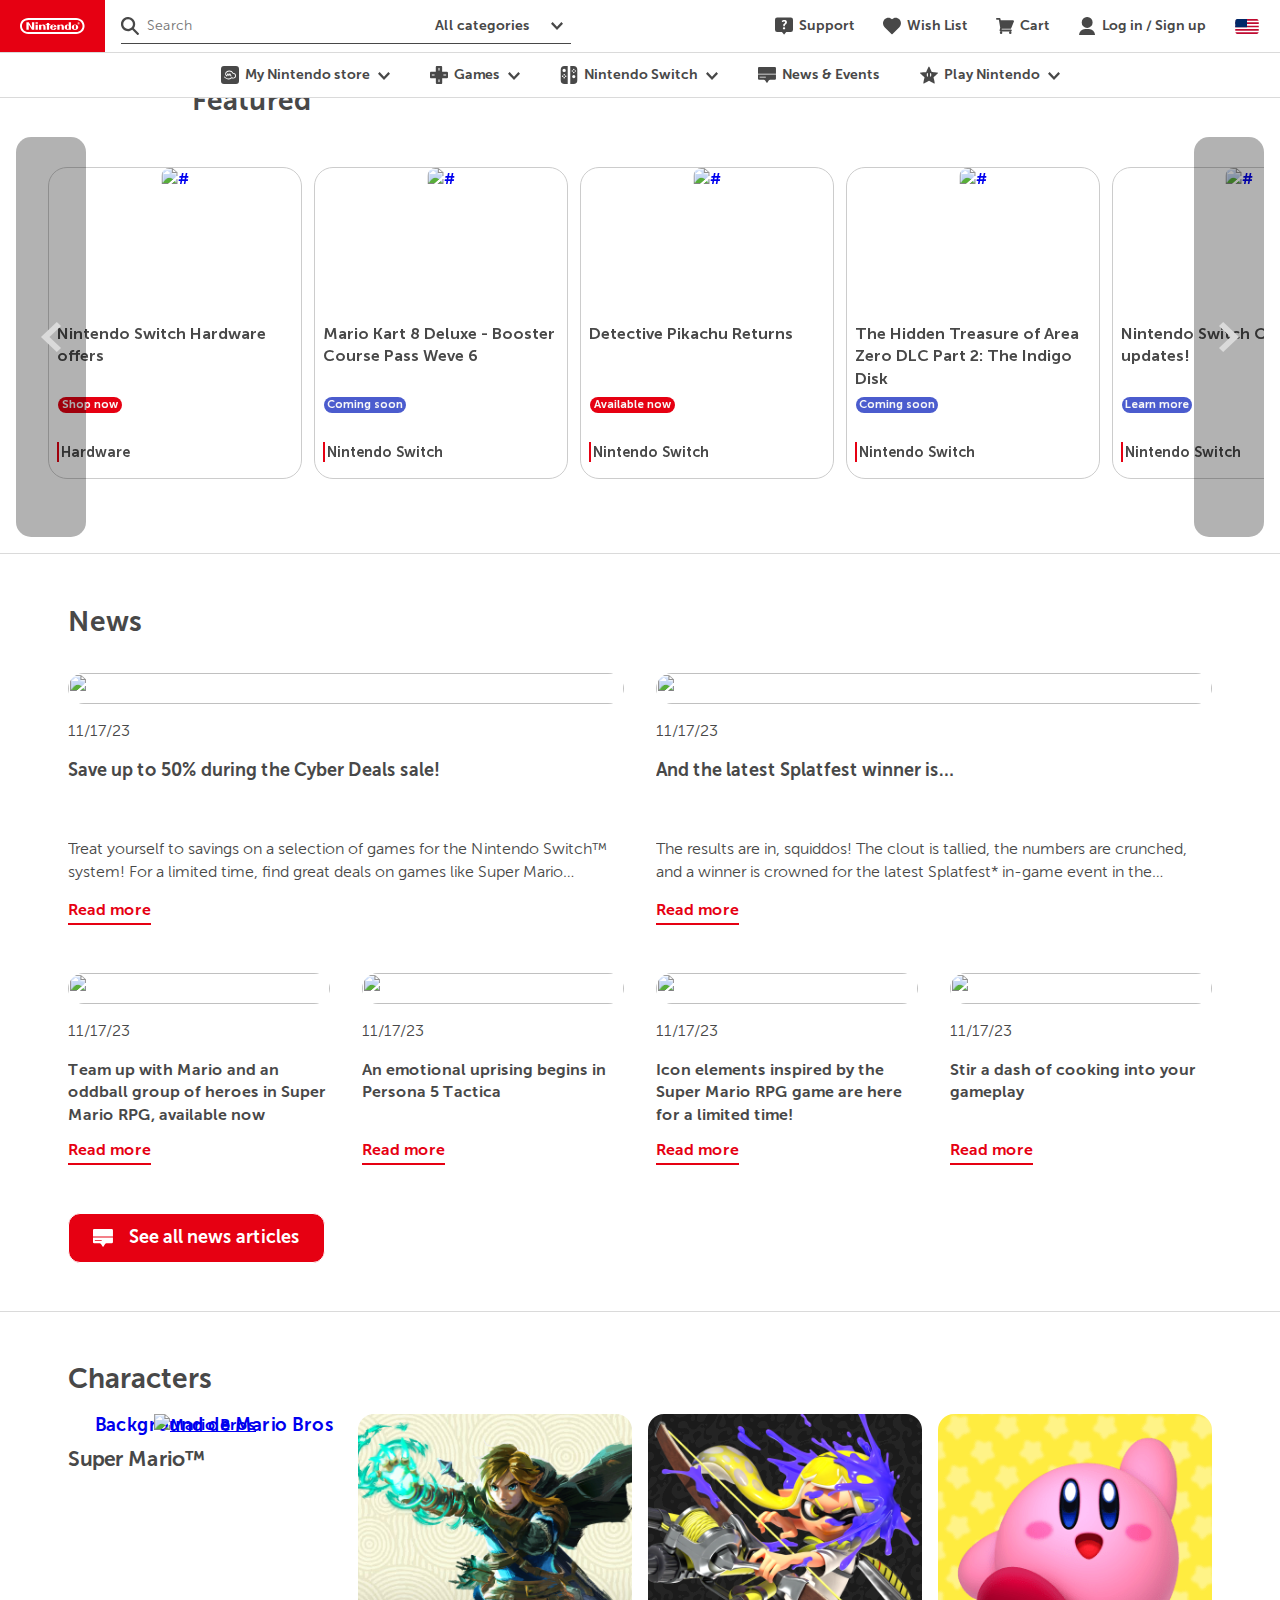
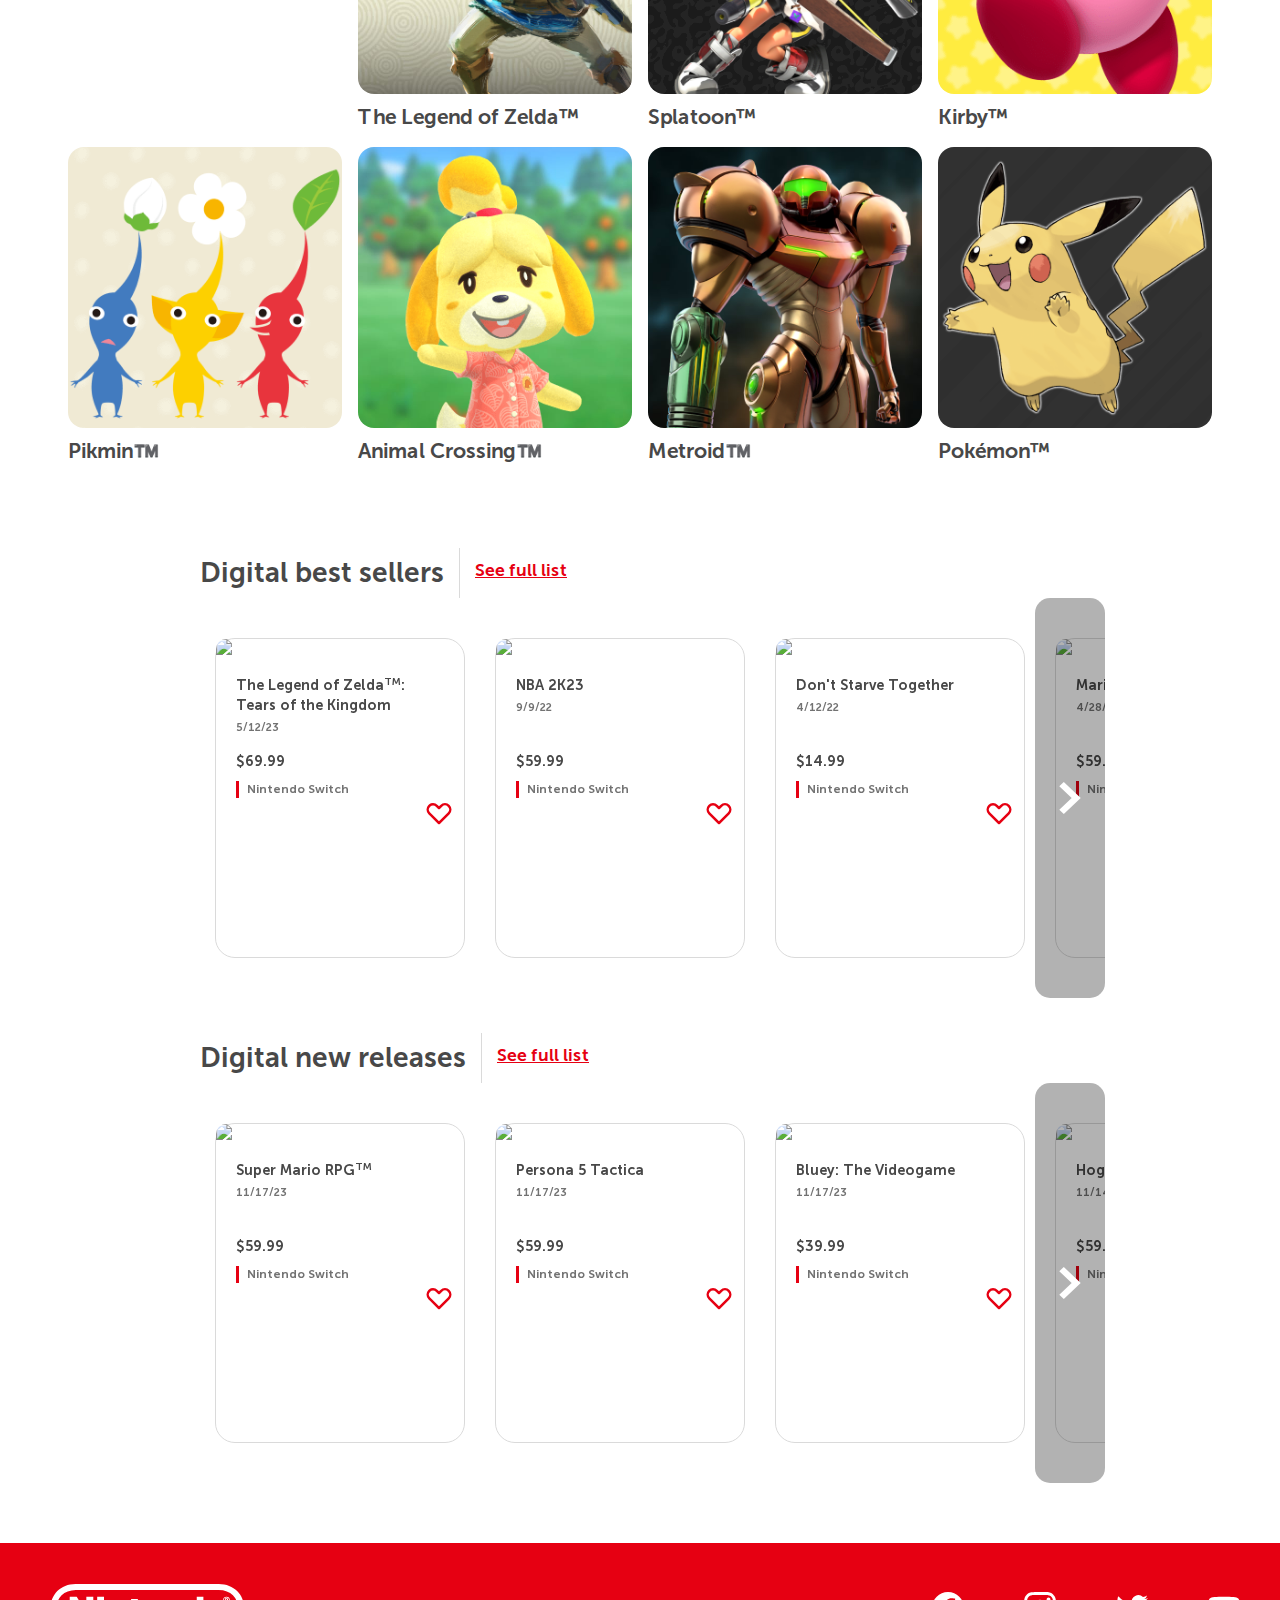
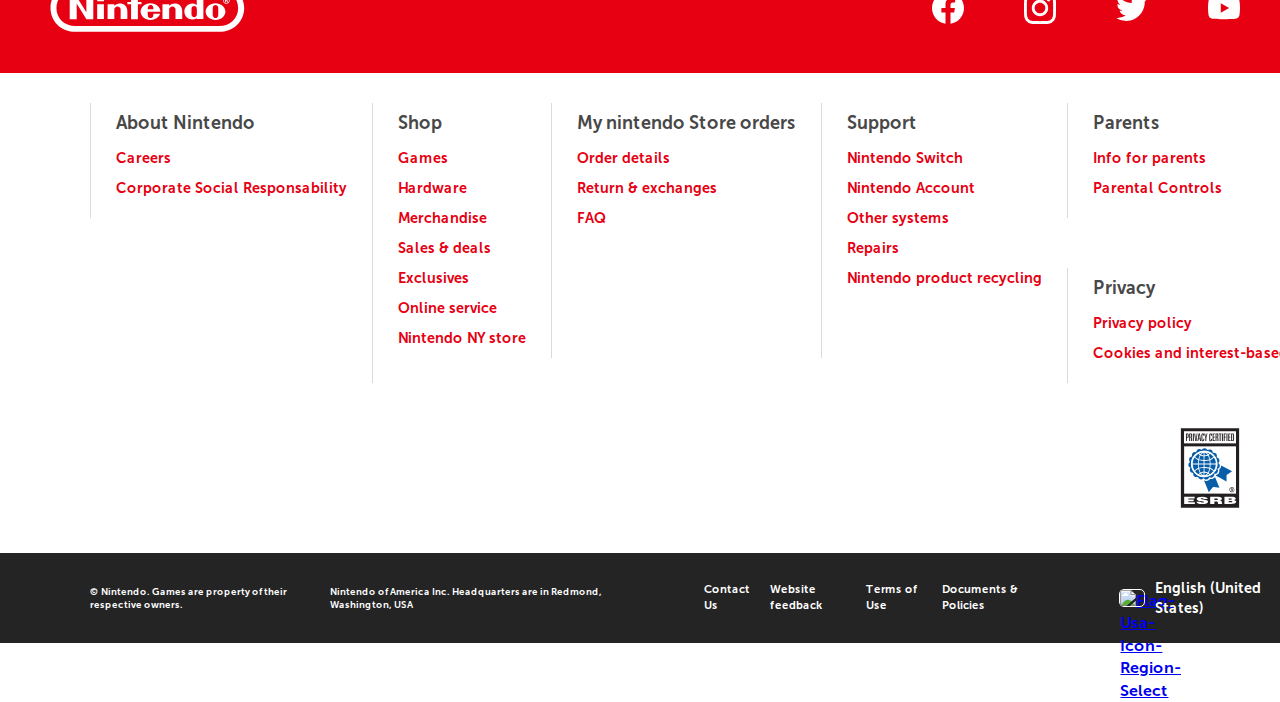
==== commit 1810c6bd: "index new" ====
--- a/index.html
+++ b/index.html
@@ -4,9 +4,7 @@
     <meta charset="UTF-8" />
     <meta name="viewport" content="width=device-width, initial-scale=1.0" />
     <link rel="stylesheet" href="tipografia.css" />
-    
-    <link rel="stylesheet" type="text/css" href="glider.css">
-    
+
     <link rel="stylesheet" href="index.css" />
     <link rel="stylesheet" href="glide.core.min.css">
     <link rel="stylesheet" href="nintendo_footer.js">
@@ -17,43 +15,52 @@
     <header>
       <nav class="navbar" id="nav-1">
         <a class="home-link" href="#">
-          <svg xmlns:xlink="http://www.w3.org/1999/xlink" viewBox="0 0 97 24" xmlns="http://www.w3.org/2000/svg" width="" role="presentation" alt="" data-testid="NintendoRacetrackLogoIcon" size="" color="currentColor" height="18" ><path d="M17.945 14.157l-4.85-7.838H9.609V17.59h3.486V9.752l4.85 7.838h3.456V6.32h-3.486l.03 7.837zm27.554-4.04V8.993H43.68v-1.52h-3.395v1.52h-1.849v1.124h1.85v7.473h3.394v-7.473h1.82zM23.341 17.56h3.364v-7.474h-3.364v7.474zm0-8.932h3.395V6.319H23.34v2.309zm59.17.942c-2.728 0-4.941 1.883-4.941 4.192s2.213 4.193 4.94 4.193c2.729 0 4.942-1.884 4.942-4.193 0-2.309-2.213-4.192-4.941-4.192zm1.364 5.772c0 1.185-.698 1.67-1.364 1.67-.667 0-1.395-.485-1.395-1.67v-3.16c0-1.184.697-1.67 1.395-1.67.666 0 1.364.486 1.364 1.67v3.16zm-10.73-4.891c-.547-.304-1.123-.608-1.91-.669-2.426-.212-4.305 1.945-4.305 3.92 0 2.612 2 3.554 2.304 3.706 1.152.516 2.607.547 3.88-.274v.426h3.334V6.32h-3.334c.03 0 .03 2.4.03 4.13zm.03 3.342v1.336c0 1.155-.789 1.458-1.334 1.458-.546 0-1.334-.303-1.334-1.458v-2.673c0-1.155.788-1.458 1.334-1.458.515 0 1.333.303 1.333 1.458v1.337zM34.616 9.752c-1.122.03-2.031.516-2.698 1.124v-.79h-3.365v7.474h3.365v-4.922c0-.638.697-1.367 1.607-1.367.909 0 1.546.73 1.546 1.367v4.922h3.364v-4.071c0-2.947-2.546-3.798-3.82-3.737zm27.433 0a4.075 4.075 0 0 0-2.698 1.124v-.79h-3.365v7.474h3.365v-4.922c0-.638.697-1.367 1.606-1.367.91 0 1.546.73 1.546 1.367v4.922h3.365v-4.071c0-2.947-2.546-3.798-3.82-3.737zm-7.063 4.101c0-2.309-2.243-4.253-4.971-4.253-2.759 0-4.972 1.884-4.972 4.193 0 2.308 2.213 4.192 4.972 4.192 2.273 0 4.213-1.306 4.789-3.068H51.44v.455c0 1.367-.91 1.671-1.394 1.671-.515 0-1.425-.304-1.425-1.67v-1.55l6.366.03zm-6.123-2.643a1.391 1.391 0 0 1 1.182-.668c.455 0 .91.213 1.182.668.212.365.212.82.212 1.458H48.62c0-.637.03-1.063.243-1.458zm39.921-3.493c0-.365-.272-.547-.818-.547h-.758v1.914h.455v-.79h.242l.364.79h.515l-.424-.851c.273-.091.424-.273.424-.516zm-.879.273h-.242v-.547h.212c.273 0 .424.091.424.274 0 .212-.12.273-.394.273zm.03-1.58c-.94 0-1.727.79-1.727 1.732s.788 1.732 1.728 1.732 1.727-.79 1.727-1.732a1.73 1.73 0 0 0-1.727-1.732zm0 3.13a1.413 1.413 0 0 1-1.394-1.398c0-.76.637-1.398 1.395-1.398.757 0 1.394.638 1.394 1.398 0 .76-.637 1.397-1.394 1.397zM84.148 0H12.64C5.062-.03 0 5.438 0 11.97c0 6.53 5.062 11.939 12.67 11.939h71.508c7.608 0 12.67-5.408 12.67-11.94C96.818 5.44 91.726 0 84.148 0zm-.03 20.993H12.671c-6.033.03-9.7-4.041-9.7-9.023 0-4.983 3.698-8.993 9.7-9.023h71.446c6.002 0 9.7 4.04 9.7 9.023 0 4.982-3.668 9.023-9.7 9.023z" fill="#FFFFFF"></path></svg>
+          <svg xmlns:xlink="http://www.w3.org/1999/xlink" viewBox="0 0 97 24" xmlns="http://www.w3.org/2000/svg" role="presentation" alt="" data-testid="NintendoRacetrackLogoIcon" size="62" color="currentColor" ><path d="M17.945 14.157l-4.85-7.838H9.609V17.59h3.486V9.752l4.85 7.838h3.456V6.32h-3.486l.03 7.837zm27.554-4.04V8.993H43.68v-1.52h-3.395v1.52h-1.849v1.124h1.85v7.473h3.394v-7.473h1.82zM23.341 17.56h3.364v-7.474h-3.364v7.474zm0-8.932h3.395V6.319H23.34v2.309zm59.17.942c-2.728 0-4.941 1.883-4.941 4.192s2.213 4.193 4.94 4.193c2.729 0 4.942-1.884 4.942-4.193 0-2.309-2.213-4.192-4.941-4.192zm1.364 5.772c0 1.185-.698 1.67-1.364 1.67-.667 0-1.395-.485-1.395-1.67v-3.16c0-1.184.697-1.67 1.395-1.67.666 0 1.364.486 1.364 1.67v3.16zm-10.73-4.891c-.547-.304-1.123-.608-1.91-.669-2.426-.212-4.305 1.945-4.305 3.92 0 2.612 2 3.554 2.304 3.706 1.152.516 2.607.547 3.88-.274v.426h3.334V6.32h-3.334c.03 0 .03 2.4.03 4.13zm.03 3.342v1.336c0 1.155-.789 1.458-1.334 1.458-.546 0-1.334-.303-1.334-1.458v-2.673c0-1.155.788-1.458 1.334-1.458.515 0 1.333.303 1.333 1.458v1.337zM34.616 9.752c-1.122.03-2.031.516-2.698 1.124v-.79h-3.365v7.474h3.365v-4.922c0-.638.697-1.367 1.607-1.367.909 0 1.546.73 1.546 1.367v4.922h3.364v-4.071c0-2.947-2.546-3.798-3.82-3.737zm27.433 0a4.075 4.075 0 0 0-2.698 1.124v-.79h-3.365v7.474h3.365v-4.922c0-.638.697-1.367 1.606-1.367.91 0 1.546.73 1.546 1.367v4.922h3.365v-4.071c0-2.947-2.546-3.798-3.82-3.737zm-7.063 4.101c0-2.309-2.243-4.253-4.971-4.253-2.759 0-4.972 1.884-4.972 4.193 0 2.308 2.213 4.192 4.972 4.192 2.273 0 4.213-1.306 4.789-3.068H51.44v.455c0 1.367-.91 1.671-1.394 1.671-.515 0-1.425-.304-1.425-1.67v-1.55l6.366.03zm-6.123-2.643a1.391 1.391 0 0 1 1.182-.668c.455 0 .91.213 1.182.668.212.365.212.82.212 1.458H48.62c0-.637.03-1.063.243-1.458zm39.921-3.493c0-.365-.272-.547-.818-.547h-.758v1.914h.455v-.79h.242l.364.79h.515l-.424-.851c.273-.091.424-.273.424-.516zm-.879.273h-.242v-.547h.212c.273 0 .424.091.424.274 0 .212-.12.273-.394.273zm.03-1.58c-.94 0-1.727.79-1.727 1.732s.788 1.732 1.728 1.732 1.727-.79 1.727-1.732a1.73 1.73 0 0 0-1.727-1.732zm0 3.13a1.413 1.413 0 0 1-1.394-1.398c0-.76.637-1.398 1.395-1.398.757 0 1.394.638 1.394 1.398 0 .76-.637 1.397-1.394 1.397zM84.148 0H12.64C5.062-.03 0 5.438 0 11.97c0 6.53 5.062 11.939 12.67 11.939h71.508c7.608 0 12.67-5.408 12.67-11.94C96.818 5.44 91.726 0 84.148 0zm-.03 20.993H12.671c-6.033.03-9.7-4.041-9.7-9.023 0-4.983 3.698-8.993 9.7-9.023h71.446c6.002 0 9.7 4.04 9.7 9.023 0 4.982-3.668 9.023-9.7 9.023z" fill="#FFFFFF"></path></svg>
         </a>
         <form class="search-form" action="">
-          <img class="img" src="svg-icons/svgexport-2.svg" alt="Lupa">
+          <div class="search-form-input">
+          <svg class="icono" xmlns:xlink="http://www.w3.org/1999/xlink" data-name="Magnifying glass" xmlns="http://www.w3.org/2000/svg" viewBox="0 0 32 32" class="SearchInputstyles__SearchIcon-sc-1r59ztq-1 hLpYTP" width="32" role="presentation" alt="" data-testid="MagnifyingGlassIcon" size="18" color="currentColor" height="32" ><path d="M31.564 28.745l-8.73-8.73a12.66 12.66 0 1 0-2.804 2.834l8.715 8.715a1.5 1.5 0 0 0 2.114 0l.705-.705a1.5 1.5 0 0 0 0-2.114zm-18.966-7.433A8.611 8.611 0 1 1 21.21 12.7a8.62 8.62 0 0 1-8.612 8.612z" ></path></svg>
           <input type="text" value="" placeholder="Search">
-          <select name="categories" id="categories">
-            <option value="All categories">All categories</option>
-            <option value="Games">Games</option>
-            <option value="Hardware">Hardware</option>
-            <option value="Merchandise">Merchandise</option>
-            <option value="News & Events">News & Events</option>
-            <option value="Support">Support</option>
-          </select>
+          </div>
+          <div class="select">
+            <p>All categories 
+              <svg class="d-arrow" xmlns:xlink="http://www.w3.org/1999/xlink" xmlns="http://www.w3.org/2000/svg" viewBox="0 0 32 32" width="12" role="presentation" alt="" data-testid="ChevronDownIcon" size="1rem" color="currentColor" height="12" ><path fill-rule="evenodd" clip-rule="evenodd" fill="" d="M27.7 5.3L32 9.8 16 26.7 0 9.8l4.3-4.5L16 17.7z"></path></svg>
+            </p>
+            <div class="options">
+              <ul>
+                <li>All categories</li>
+                <li>Games</li>
+                <li>Hardware</li>
+                <li>Merchandise</li>
+                <li>News & Events</li>
+                <li>Support</li>
+              </ul>
+            </div>
+          </div>
         </form>
         <ul class="nav-links">
           <li>
             <a class="link" href="#">
               <svg class="icono" xmlns:xlink="http://www.w3.org/1999/xlink" xmlns="http://www.w3.org/2000/svg" viewBox="0 0 32 32" width="32" role="presentation" alt="" data-testid="SupportIcon" size="18" color="currentColor" height="32" ><path d="M28.126.862H3.876A3.904 3.904 0 0 0 0 4.757v17.838a3.905 3.905 0 0 0 3.875 3.896h8.375c.125 0 .125 0 .125.125l3.626 4.397a.122.122 0 0 0 .125.125c.125 0 .125 0 .25-.125L20 26.616a.122.122 0 0 1 .124-.125h8.001A3.904 3.904 0 0 0 32 22.595V4.757A3.903 3.903 0 0 0 28.126.862zM17.954 20.91a2.018 2.018 0 0 1-.438.64 2.062 2.062 0 0 1-1.446.58 2.092 2.092 0 0 1-.802-.154 1.944 1.944 0 0 1-.652-.43 1.98 1.98 0 0 1-.427-.642 2.119 2.119 0 0 1-.001-1.59 1.97 1.97 0 0 1 .43-.65 2.055 2.055 0 0 1 .643-.432 2.078 2.078 0 0 1 1.613 0 2.152 2.152 0 0 1 .64.428l.002.001a2.045 2.045 0 0 1 .438 2.25zm2.964-10.055a4.505 4.505 0 0 1-.662 1.159 5.04 5.04 0 0 1-.861.844l-.822.622a6.01 6.01 0 0 0-.626.538.766.766 0 0 0-.231.426l-.303 1.923h-2.517l-.222-2.13a1.824 1.824 0 0 1 .193-1.127 3.152 3.152 0 0 1 .648-.812 7.965 7.965 0 0 1 .838-.658 6.94 6.94 0 0 0 .782-.626 3.116 3.116 0 0 0 .574-.716 1.726 1.726 0 0 0 .208-.873 1.287 1.287 0 0 0-.112-.55 1.213 1.213 0 0 0-.318-.414 1.482 1.482 0 0 0-.506-.275 2.946 2.946 0 0 0-1.628.018 3.595 3.595 0 0 0-.666.277 8.824 8.824 0 0 0-.49.294.966.966 0 0 1-1.483-.33l-.872-1.378.24-.212a8 8 0 0 1 .86-.657 6.234 6.234 0 0 1 1.023-.55 6.4 6.4 0 0 1 1.192-.37 6.63 6.63 0 0 1 3.248.15 4.301 4.301 0 0 1 1.475.826 3.736 3.736 0 0 1 .966 1.314 4.161 4.161 0 0 1 .34 1.703 4.304 4.304 0 0 1-.268 1.584z" fill="" fill-rule="evenodd"></path></svg> 
-              Support
+              <span>Support</span>
             </a>
           </li>
           <li>
             <a class="link" href="#">
               <svg class="icono" xmlns:xlink="http://www.w3.org/1999/xlink" xmlns="http://www.w3.org/2000/svg" viewBox="0 0 32 32" width="32" role="presentation" alt="" data-testid="HeartIcon" size="18" color="currentColor" height="32" ><path d="M22.3 1.3c-2.3 0-4.5 1-6.3 2.8-1.7-1.8-3.9-2.8-6.3-2.8C4.4 1.3 0 5.7 0 11.2c0 2.6 1.2 5.1 3.3 7.3L15 30.2c.3.3.6.4 1 .4.3 0 .7-.1 1-.4l11.6-11.6c1.5-1.8 3.3-4.3 3.3-7.5.1-5.4-4.3-9.8-9.6-9.8z" fill-rule="evenodd" clip-rule="evenodd" fill=""></path></svg>
-              Wish List
+              <span>Wish List</span>
             </a>
           </li>
           <li>
             <a class="link" href="#">
               <svg class="icono" xmlns:xlink="http://www.w3.org/1999/xlink" data-name="Shopping cart" xmlns="http://www.w3.org/2000/svg" viewBox="0 0 32 32" width="32" role="presentation" alt="" data-testid="ShoppingCartIcon" size="20" color="currentColor" height="32" ><path fill="" d="M23.12 28.073a2.248 2.248 0 1 0 2.25-2.326h-.005a2.288 2.288 0 0 0-2.245 2.326zm2.397-7.29a1.728 1.728 0 0 0 1.498-.982l4.844-11.686a1.544 1.544 0 0 0-.15-1.551 1.593 1.593 0 0 0-1.349-.673H8.44l-.55-2.895A1.494 1.494 0 0 0 6.393 1.6H1.598A1.606 1.606 0 0 0 0 3.255a1.548 1.548 0 0 0 1.598 1.654h3.496L7.49 18.973l-1.098 4.706a1.67 1.67 0 0 0 .25 1.395 1.529 1.529 0 0 0 1.198.673h18.675a1.656 1.656 0 0 0 0-3.31H9.937l.4-1.654zm-18.726 7.29a2.248 2.248 0 1 0 2.25-2.326h-.005a2.288 2.288 0 0 0-2.245 2.326z"></path></svg>
-              Cart
+              <span>Cart</span>
             </a>
           </li>
           <li>
             <a class="link" href="#">
               <svg class="icono" xmlns:xlink="http://www.w3.org/1999/xlink" xmlns="http://www.w3.org/2000/svg" viewBox="0 0 32 32" width="32" role="presentation" alt="" data-testid="UserIcon" size="18" color="currentColor" height="32" ><path d="M16.22 19.41A9.71 9.71 0 1 1 26 9.7a9.74 9.74 0 0 1-9.8 9.71M1.84 32a10.88 10.88 0 0 1 10.94-10.74h6.57A10.88 10.88 0 0 1 30.29 32H1.84" fill=""></path></svg>
-              Log in / Sing up
+              <span>Log in / Sign up</span>
             </a>
           </li>
           <li>
@@ -63,88 +70,412 @@
           </li>
         </ul>
       </nav>
+      <div class="div-search-input">
+        <div class="div-search-input-bar">
+          <a class="home-link" href="#">
+            <svg xmlns:xlink="http://www.w3.org/1999/xlink" viewBox="0 0 97 24" xmlns="http://www.w3.org/2000/svg" role="presentation" alt="" data-testid="NintendoRacetrackLogoIcon" size="62" color="currentColor" height="18" ><path d="M17.945 14.157l-4.85-7.838H9.609V17.59h3.486V9.752l4.85 7.838h3.456V6.32h-3.486l.03 7.837zm27.554-4.04V8.993H43.68v-1.52h-3.395v1.52h-1.849v1.124h1.85v7.473h3.394v-7.473h1.82zM23.341 17.56h3.364v-7.474h-3.364v7.474zm0-8.932h3.395V6.319H23.34v2.309zm59.17.942c-2.728 0-4.941 1.883-4.941 4.192s2.213 4.193 4.94 4.193c2.729 0 4.942-1.884 4.942-4.193 0-2.309-2.213-4.192-4.941-4.192zm1.364 5.772c0 1.185-.698 1.67-1.364 1.67-.667 0-1.395-.485-1.395-1.67v-3.16c0-1.184.697-1.67 1.395-1.67.666 0 1.364.486 1.364 1.67v3.16zm-10.73-4.891c-.547-.304-1.123-.608-1.91-.669-2.426-.212-4.305 1.945-4.305 3.92 0 2.612 2 3.554 2.304 3.706 1.152.516 2.607.547 3.88-.274v.426h3.334V6.32h-3.334c.03 0 .03 2.4.03 4.13zm.03 3.342v1.336c0 1.155-.789 1.458-1.334 1.458-.546 0-1.334-.303-1.334-1.458v-2.673c0-1.155.788-1.458 1.334-1.458.515 0 1.333.303 1.333 1.458v1.337zM34.616 9.752c-1.122.03-2.031.516-2.698 1.124v-.79h-3.365v7.474h3.365v-4.922c0-.638.697-1.367 1.607-1.367.909 0 1.546.73 1.546 1.367v4.922h3.364v-4.071c0-2.947-2.546-3.798-3.82-3.737zm27.433 0a4.075 4.075 0 0 0-2.698 1.124v-.79h-3.365v7.474h3.365v-4.922c0-.638.697-1.367 1.606-1.367.91 0 1.546.73 1.546 1.367v4.922h3.365v-4.071c0-2.947-2.546-3.798-3.82-3.737zm-7.063 4.101c0-2.309-2.243-4.253-4.971-4.253-2.759 0-4.972 1.884-4.972 4.193 0 2.308 2.213 4.192 4.972 4.192 2.273 0 4.213-1.306 4.789-3.068H51.44v.455c0 1.367-.91 1.671-1.394 1.671-.515 0-1.425-.304-1.425-1.67v-1.55l6.366.03zm-6.123-2.643a1.391 1.391 0 0 1 1.182-.668c.455 0 .91.213 1.182.668.212.365.212.82.212 1.458H48.62c0-.637.03-1.063.243-1.458zm39.921-3.493c0-.365-.272-.547-.818-.547h-.758v1.914h.455v-.79h.242l.364.79h.515l-.424-.851c.273-.091.424-.273.424-.516zm-.879.273h-.242v-.547h.212c.273 0 .424.091.424.274 0 .212-.12.273-.394.273zm.03-1.58c-.94 0-1.727.79-1.727 1.732s.788 1.732 1.728 1.732 1.727-.79 1.727-1.732a1.73 1.73 0 0 0-1.727-1.732zm0 3.13a1.413 1.413 0 0 1-1.394-1.398c0-.76.637-1.398 1.395-1.398.757 0 1.394.638 1.394 1.398 0 .76-.637 1.397-1.394 1.397zM84.148 0H12.64C5.062-.03 0 5.438 0 11.97c0 6.53 5.062 11.939 12.67 11.939h71.508c7.608 0 12.67-5.408 12.67-11.94C96.818 5.44 91.726 0 84.148 0zm-.03 20.993H12.671c-6.033.03-9.7-4.041-9.7-9.023 0-4.983 3.698-8.993 9.7-9.023h71.446c6.002 0 9.7 4.04 9.7 9.023 0 4.982-3.668 9.023-9.7 9.023z" fill="#FFFFFF"></path></svg>
+          </a>
+          <form class="search-form" action="">
+            <div class="search-form-input">
+            <svg class="icono" xmlns:xlink="http://www.w3.org/1999/xlink" data-name="Magnifying glass" xmlns="http://www.w3.org/2000/svg" viewBox="0 0 32 32" class="SearchInputstyles__SearchIcon-sc-1r59ztq-1 hLpYTP" width="32" role="presentation" alt="" data-testid="MagnifyingGlassIcon" size="18" color="currentColor" height="32" ><path d="M31.564 28.745l-8.73-8.73a12.66 12.66 0 1 0-2.804 2.834l8.715 8.715a1.5 1.5 0 0 0 2.114 0l.705-.705a1.5 1.5 0 0 0 0-2.114zm-18.966-7.433A8.611 8.611 0 1 1 21.21 12.7a8.62 8.62 0 0 1-8.612 8.612z" ></path></svg>
+            <input type="text" value="" placeholder="Search games, hardware, news, etc">
+            </div>
+            <div class="select">
+              <p>All categories 
+                <svg class="d-arrow" xmlns:xlink="http://www.w3.org/1999/xlink" xmlns="http://www.w3.org/2000/svg" viewBox="0 0 32 32" width="12" role="presentation" alt="" data-testid="ChevronDownIcon" size="1rem" color="currentColor" height="12" ><path fill-rule="evenodd" clip-rule="evenodd" fill="" d="M27.7 5.3L32 9.8 16 26.7 0 9.8l4.3-4.5L16 17.7z"></path></svg>
+              </p>
+              <div class="options">
+                <ul>
+                  <li>All categories</li>
+                  <li>Games</li>
+                  <li>Hardware</li>
+                  <li>Merchandise</li>
+                  <li>News & Events</li>
+                  <li>Support</li>
+                </ul>
+              </div>
+            </div>
+          </form>
+          <button class="close">
+            <svg viewBox="0 0 32 32" xmlns="http://www.w3.org/2000/svg" width="26" role="presentation" alt="" data-testid="CloseCircleIcon" size="26" color="currentColor"><path d="M16 0c8.837 0 16 7.163 16 16s-7.163 16-16 16S0 24.837 0 16 7.163 0 16 0zm5.735 8L16 13.735 10.265 8 8 10.265 13.735 16 8 21.735 10.265 24 16 18.265 21.735 24 24 21.735 18.265 16 24 10.265 21.735 8z" fill-rule="evenodd"></path></svg>
+          </button>
+        </div>
+        <div class="div-search-input-content">
+          <div class="search-trending">
+            <h2>Trending topics</h2>
+            <div class="trendin-topics-links">
+              <div><a href="#">Nintendo Switch™ - OLED Model: Mario Red Edition</a></div>
+              <div><a href="#">Nintendo Switch</a></div>
+              <div><a href="#">Super Mario Bros. Wonder</a></div>
+              <div><a href="#">Nintendo Switch games</a></div>
+              <div><a href="#">Zelda games</a></div> 
+            </div>            
+          </div>
+          <div class="search-top-store">
+            <h2>
+              Top store products
+            </h2>
+            <div class="search-top-store-products">
+              <div>
+                <img alt="" loading="lazy" fetchpriority="low" src="https://assets.nintendo.com/image/upload/ar_16:9,b_auto:border,c_lpad/b_white/f_auto/q_auto/dpr_1.0/c_scale,w_200/ncom/My%20Nintendo%20Store/EN-US/Hardware/nintendo-switch-oled-model-mario-red-edition-112872/112872-nintendo-switch-oled-model-mario-red-edition-package-1200x675">
+                <div class="search-top-store-card-text">
+                  <h2>Nintendo Switch™ - OLED Model - Mario Red Edition</h2>
+                  <div>
+                    <span>Hardware</span>
+                    <button class="heart-icon">
+                      <svg viewBox="0 0 54 54" fill="white" stroke="currentColor" width="24" role="presentation" alt="" data-testid="heartspark" size="24"><g class="hearts"><path class="heart heart-outline" d="M27 38.9c-.4 0-.6-.1-.8-.4L16.7 29c-1.8-1.8-2.7-3.8-2.7-6 0-4.4 3.5-8 7.9-8 1.9 0 3.7.8 5.1 2.3 1.4-1.4 3.2-2.3 5.1-2.3 4.4 0 7.9 3.6 7.9 8 0 2.6-1.5 4.6-2.7 6.1l-9.5 9.4c-.2.3-.6.4-.8.4zm-5.1-21.4c-3.1 0-5.6 2.5-5.6 5.6 0 1.9 1.1 3.3 2 4.3l8.6 8.7 8.5-8.6c1.4-1.5 2.1-3 2.1-4.4 0-3.1-2.5-5.6-5.6-5.6-1.5 0-3 1-4.1 2.5-.5.6-1.4.6-1.9 0-1-1.6-2.4-2.5-4-2.5z"></path><path class="heart heart-filled" d="M32.1 15.1c-1.9 0-3.7.8-5.1 2.3-1.4-1.4-3.2-2.3-5.1-2.3-4.4 0-7.9 3.6-7.9 8 0 2.1.9 4.2 2.7 6l9.5 9.5c.2.2.5.4.8.4.2 0 .6-.1.8-.4l9.5-9.4c1.2-1.4 2.7-3.5 2.7-6.1 0-4.4-3.5-8-7.9-8z"></path></g><g class="sparks"><path class="spark" d="M27 8V0M27 46v8" stroke-width="2"></path><path class="spark" d="M41.171 12.828l5.657-5.657M12.829 12.828L7.171 7.172" stroke-width="1.99998"></path><path class="spark" d="M46 27h8M8 27H0" stroke-width="2"></path><path class="spark" d="M41.172 41.172l5.657 5.656M12.829 41.171l-5.657 5.657" stroke-width="1.99998"></path></g></svg>
+                    </button>
+                  </div>
+                </div>
+              </div>
+              <div>
+                <img alt="" loading="lazy" fetchpriority="low" class="" src="https://assets.nintendo.com/image/upload/ar_16:9,b_auto:border,c_lpad/b_white/f_auto/q_auto/dpr_1.0/c_scale,w_200/ncom/software/switch/70010000068688/a13441a9532b1c9e90f657ee1c67255de073707543ff6735ceb57b472faec691">
+                <div class="search-top-store-card-text">
+                  <h2>Super Mario Bros.™ Wonder</h2>
+                  <div>
+                    <span>Nintendo Switch</span>
+                    <button class="heart-icon">
+                      <svg viewBox="0 0 54 54" fill="white" stroke="currentColor" width="24" role="presentation" alt="" data-testid="heartspark" size="24"><g class="hearts"><path class="heart heart-outline" d="M27 38.9c-.4 0-.6-.1-.8-.4L16.7 29c-1.8-1.8-2.7-3.8-2.7-6 0-4.4 3.5-8 7.9-8 1.9 0 3.7.8 5.1 2.3 1.4-1.4 3.2-2.3 5.1-2.3 4.4 0 7.9 3.6 7.9 8 0 2.6-1.5 4.6-2.7 6.1l-9.5 9.4c-.2.3-.6.4-.8.4zm-5.1-21.4c-3.1 0-5.6 2.5-5.6 5.6 0 1.9 1.1 3.3 2 4.3l8.6 8.7 8.5-8.6c1.4-1.5 2.1-3 2.1-4.4 0-3.1-2.5-5.6-5.6-5.6-1.5 0-3 1-4.1 2.5-.5.6-1.4.6-1.9 0-1-1.6-2.4-2.5-4-2.5z"></path><path class="heart heart-filled" d="M32.1 15.1c-1.9 0-3.7.8-5.1 2.3-1.4-1.4-3.2-2.3-5.1-2.3-4.4 0-7.9 3.6-7.9 8 0 2.1.9 4.2 2.7 6l9.5 9.5c.2.2.5.4.8.4.2 0 .6-.1.8-.4l9.5-9.4c1.2-1.4 2.7-3.5 2.7-6.1 0-4.4-3.5-8-7.9-8z"></path></g><g class="sparks"><path class="spark" d="M27 8V0M27 46v8" stroke-width="2"></path><path class="spark" d="M41.171 12.828l5.657-5.657M12.829 12.828L7.171 7.172" stroke-width="1.99998"></path><path class="spark" d="M46 27h8M8 27H0" stroke-width="2"></path><path class="spark" d="M41.172 41.172l5.657 5.656M12.829 41.171l-5.657 5.657" stroke-width="1.99998"></path></g></svg>
+                    </button>
+                  </div>
+                </div>
+              </div>
+              <div>
+                <img alt="" loading="lazy" fetchpriority="low" class="" src="https://assets.nintendo.com/image/upload/ar_16:9,b_auto:border,c_lpad/b_white/f_auto/q_auto/dpr_1.0/c_scale,w_200/ncom/software/switch/70010000068683/fe4afe940b0e707798332e86f0af56cdbde48da59dc37cdfb8d59febb88ac72a">
+                <div class="search-top-store-card-text">
+                  <h2>Super Mario RPG™</h2>
+                  <div>
+                    <span>Hardware</span>
+                    <button class="heart-icon">
+                      <svg viewBox="0 0 54 54" fill="white" stroke="currentColor" width="24" role="presentation" alt="" data-testid="heartspark" size="24"><g class="hearts"><path class="heart heart-outline" d="M27 38.9c-.4 0-.6-.1-.8-.4L16.7 29c-1.8-1.8-2.7-3.8-2.7-6 0-4.4 3.5-8 7.9-8 1.9 0 3.7.8 5.1 2.3 1.4-1.4 3.2-2.3 5.1-2.3 4.4 0 7.9 3.6 7.9 8 0 2.6-1.5 4.6-2.7 6.1l-9.5 9.4c-.2.3-.6.4-.8.4zm-5.1-21.4c-3.1 0-5.6 2.5-5.6 5.6 0 1.9 1.1 3.3 2 4.3l8.6 8.7 8.5-8.6c1.4-1.5 2.1-3 2.1-4.4 0-3.1-2.5-5.6-5.6-5.6-1.5 0-3 1-4.1 2.5-.5.6-1.4.6-1.9 0-1-1.6-2.4-2.5-4-2.5z"></path><path class="heart heart-filled" d="M32.1 15.1c-1.9 0-3.7.8-5.1 2.3-1.4-1.4-3.2-2.3-5.1-2.3-4.4 0-7.9 3.6-7.9 8 0 2.1.9 4.2 2.7 6l9.5 9.5c.2.2.5.4.8.4.2 0 .6-.1.8-.4l9.5-9.4c1.2-1.4 2.7-3.5 2.7-6.1 0-4.4-3.5-8-7.9-8z"></path></g><g class="sparks"><path class="spark" d="M27 8V0M27 46v8" stroke-width="2"></path><path class="spark" d="M41.171 12.828l5.657-5.657M12.829 12.828L7.171 7.172" stroke-width="1.99998"></path><path class="spark" d="M46 27h8M8 27H0" stroke-width="2"></path><path class="spark" d="M41.172 41.172l5.657 5.656M12.829 41.171l-5.657 5.657" stroke-width="1.99998"></path></g></svg>
+                    </button>
+                  </div>
+                </div>
+              </div>
+              <div>
+                <img alt="" loading="lazy" fetchpriority="low" class="" src="https://assets.nintendo.com/image/upload/ar_16:9,b_auto:border,c_lpad/b_white/f_auto/q_auto/dpr_1.0/c_scale,w_200/ncom/software/switch/70010000068678/5b072b55e8a6993071b4cde9f74d9cf7aeac0b52141177efed6c8ce9b580a435">
+                <div class="search-top-store-card-text">
+                  <h2>WarioWare™: Move It!</h2>
+                  <div>
+                    <span>Hardware</span>
+                    <button class="heart-icon">
+                      <svg viewBox="0 0 54 54" fill="white" stroke="currentColor" width="24" role="presentation" alt="" data-testid="heartspark" size="24"><g class="hearts"><path class="heart heart-outline" d="M27 38.9c-.4 0-.6-.1-.8-.4L16.7 29c-1.8-1.8-2.7-3.8-2.7-6 0-4.4 3.5-8 7.9-8 1.9 0 3.7.8 5.1 2.3 1.4-1.4 3.2-2.3 5.1-2.3 4.4 0 7.9 3.6 7.9 8 0 2.6-1.5 4.6-2.7 6.1l-9.5 9.4c-.2.3-.6.4-.8.4zm-5.1-21.4c-3.1 0-5.6 2.5-5.6 5.6 0 1.9 1.1 3.3 2 4.3l8.6 8.7 8.5-8.6c1.4-1.5 2.1-3 2.1-4.4 0-3.1-2.5-5.6-5.6-5.6-1.5 0-3 1-4.1 2.5-.5.6-1.4.6-1.9 0-1-1.6-2.4-2.5-4-2.5z"></path><path class="heart heart-filled" d="M32.1 15.1c-1.9 0-3.7.8-5.1 2.3-1.4-1.4-3.2-2.3-5.1-2.3-4.4 0-7.9 3.6-7.9 8 0 2.1.9 4.2 2.7 6l9.5 9.5c.2.2.5.4.8.4.2 0 .6-.1.8-.4l9.5-9.4c1.2-1.4 2.7-3.5 2.7-6.1 0-4.4-3.5-8-7.9-8z"></path></g><g class="sparks"><path class="spark" d="M27 8V0M27 46v8" stroke-width="2"></path><path class="spark" d="M41.171 12.828l5.657-5.657M12.829 12.828L7.171 7.172" stroke-width="1.99998"></path><path class="spark" d="M46 27h8M8 27H0" stroke-width="2"></path><path class="spark" d="M41.172 41.172l5.657 5.656M12.829 41.171l-5.657 5.657" stroke-width="1.99998"></path></g></svg>
+                    </button>
+                  </div>
+                </div>
+              </div>
+            </div>
+          </div>
+        </div>
+      </div>
       <nav class="navbar" id="nav-2">
         <div class="nav-buttons">
           <button>
-            <svg class="icono" xmlns:xlink="http://www.w3.org/1999/xlink" viewBox="0 0 32 32" xmlns="http://www.w3.org/2000/svg" width="" role="presentation" alt="" data-testid="MyNintendoTileIcon" size="" color="currentColor" height="32" ><path d="M26.667 0H5.333A5.333 5.333 0 0 0 0 5.333v21.334A5.333 5.333 0 0 0 5.333 32h21.334A5.333 5.333 0 0 0 32 26.667V5.333A5.333 5.333 0 0 0 26.667 0zm-5.105 22.423a5.212 5.212 0 0 1-2.37-.602 10.482 10.482 0 0 1-13.67-1.608.803.803 0 0 1 1.228-1.036 8.866 8.866 0 0 0 11.914 1.04.803.803 0 0 1 .986-.005 3.461 3.461 0 0 0 5.41-2.888 3.495 3.495 0 0 0-3.39-3.416c-.016 0-.036 0-.063-.002a.962.962 0 0 0-.12.003.806.806 0 0 1-.778-.455 6.54 6.54 0 0 0-5.992-3.848c-2.82 0-5.738 1.802-5.738 4.819-.003.818.35 1.596.969 2.132l1.688-3.147a.803.803 0 0 1 1.423.015l.982 1.926.983-1.926a.8.8 0 0 1 .71-.438c.3 0 .574.164.716.428l2.076 3.933a.8.8 0 0 1-.03.804.802.802 0 0 1-1.391-.054l-1.353-2.564-.995 1.95a.803.803 0 0 1-1.431-.001l-1-1.96-1.384 2.58a.805.805 0 0 1-1.046.349 4.563 4.563 0 0 1-2.524-4.027C7.372 10.403 11.107 8 14.717 8a8.081 8.081 0 0 1 7.209 4.308 5.063 5.063 0 0 1-.363 10.115z" fill="" fill-rule="evenodd"></path></svg>
-            My nintendo store
+            <svg class="icono" xmlns:xlink="http://www.w3.org/1999/xlink" viewBox="0 0 32 32" xmlns="http://www.w3.org/2000/svg" width="12" role="presentation" alt="" data-testid="MyNintendoTileIcon" size="" color="currentColor" height="32" ><path d="M26.667 0H5.333A5.333 5.333 0 0 0 0 5.333v21.334A5.333 5.333 0 0 0 5.333 32h21.334A5.333 5.333 0 0 0 32 26.667V5.333A5.333 5.333 0 0 0 26.667 0zm-5.105 22.423a5.212 5.212 0 0 1-2.37-.602 10.482 10.482 0 0 1-13.67-1.608.803.803 0 0 1 1.228-1.036 8.866 8.866 0 0 0 11.914 1.04.803.803 0 0 1 .986-.005 3.461 3.461 0 0 0 5.41-2.888 3.495 3.495 0 0 0-3.39-3.416c-.016 0-.036 0-.063-.002a.962.962 0 0 0-.12.003.806.806 0 0 1-.778-.455 6.54 6.54 0 0 0-5.992-3.848c-2.82 0-5.738 1.802-5.738 4.819-.003.818.35 1.596.969 2.132l1.688-3.147a.803.803 0 0 1 1.423.015l.982 1.926.983-1.926a.8.8 0 0 1 .71-.438c.3 0 .574.164.716.428l2.076 3.933a.8.8 0 0 1-.03.804.802.802 0 0 1-1.391-.054l-1.353-2.564-.995 1.95a.803.803 0 0 1-1.431-.001l-1-1.96-1.384 2.58a.805.805 0 0 1-1.046.349 4.563 4.563 0 0 1-2.524-4.027C7.372 10.403 11.107 8 14.717 8a8.081 8.081 0 0 1 7.209 4.308 5.063 5.063 0 0 1-.363 10.115z" fill="" fill-rule="evenodd"></path></svg>
+            My Nintendo store
             <svg class="d-arrow" xmlns:xlink="http://www.w3.org/1999/xlink" xmlns="http://www.w3.org/2000/svg" viewBox="0 0 32 32" width="12" role="presentation" alt="" data-testid="ChevronDownIcon" size="1rem" color="currentColor" height="12" ><path fill-rule="evenodd" clip-rule="evenodd" fill="" d="M27.7 5.3L32 9.8 16 26.7 0 9.8l4.3-4.5L16 17.7z"></path></svg>
           </button>
           <button>
-            <svg class="icono" xmlns:xlink="http://www.w3.org/1999/xlink" xmlns="http://www.w3.org/2000/svg" viewBox="0 0 32 32" width="" role="presentation" alt="" data-testid="DPadIcon" size="" color="currentColor" height="" ><path d="M30.1 10.4h-8.5V1.9c0-1-.8-1.9-1.9-1.9h-7.5c-1 0-1.9.8-1.9 1.9v8.5H1.9c-1 0-1.9.8-1.9 1.9v7.5c0 1 .8 1.9 1.9 1.9h8.5v8.5c0 1 .8 1.9 1.9 1.9h7.5c1 0 1.9-.8 1.9-1.9v-8.5h8.5c1 0 1.9-.8 1.9-1.9v-7.5c-.1-1.1-.9-1.9-2-1.9zM7.5 16.9H3.8c-.5 0-.9-.4-.9-.9s.4-.9.9-.9h3.8c.5 0 .9.4.9.9s-.5.9-1 .9zm9.4 11.3c0 .5-.4.9-.9.9s-.9-.4-.9-.9v-3.8c0-.5.4-.9.9-.9s.9.4.9.9v3.8zm0-20.7c0 .5-.4.9-.9.9s-.9-.4-.9-.9V3.8c0-.5.4-.9.9-.9s.9.4.9.9v3.7zm11.3 9.4h-3.8c-.5 0-.9-.4-.9-.9s.4-.9.9-.9h3.8c.5 0 .9.4.9.9.1.5-.3.9-.9.9z" fill-rule="evenodd" clip-rule="evenodd" fill=""></path></svg>
+            <svg class="icono" xmlns:xlink="http://www.w3.org/1999/xlink" xmlns="http://www.w3.org/2000/svg" viewBox="0 0 32 32" width="12" role="presentation" alt="" data-testid="DPadIcon" size="" color="currentColor" height="32" ><path d="M30.1 10.4h-8.5V1.9c0-1-.8-1.9-1.9-1.9h-7.5c-1 0-1.9.8-1.9 1.9v8.5H1.9c-1 0-1.9.8-1.9 1.9v7.5c0 1 .8 1.9 1.9 1.9h8.5v8.5c0 1 .8 1.9 1.9 1.9h7.5c1 0 1.9-.8 1.9-1.9v-8.5h8.5c1 0 1.9-.8 1.9-1.9v-7.5c-.1-1.1-.9-1.9-2-1.9zM7.5 16.9H3.8c-.5 0-.9-.4-.9-.9s.4-.9.9-.9h3.8c.5 0 .9.4.9.9s-.5.9-1 .9zm9.4 11.3c0 .5-.4.9-.9.9s-.9-.4-.9-.9v-3.8c0-.5.4-.9.9-.9s.9.4.9.9v3.8zm0-20.7c0 .5-.4.9-.9.9s-.9-.4-.9-.9V3.8c0-.5.4-.9.9-.9s.9.4.9.9v3.7zm11.3 9.4h-3.8c-.5 0-.9-.4-.9-.9s.4-.9.9-.9h3.8c.5 0 .9.4.9.9.1.5-.3.9-.9.9z" fill-rule="evenodd" clip-rule="evenodd" fill=""></path></svg>
             Games
             <svg class="d-arrow" xmlns:xlink="http://www.w3.org/1999/xlink" xmlns="http://www.w3.org/2000/svg" viewBox="0 0 32 32" width="12" role="presentation" alt="" data-testid="ChevronDownIcon" size="1rem" color="currentColor" height="12" ><path fill-rule="evenodd" clip-rule="evenodd" fill="" d="M27.7 5.3L32 9.8 16 26.7 0 9.8l4.3-4.5L16 17.7z"></path></svg>
           </button>
           <button>
-            <svg class="icono" xmlns:xlink="http://www.w3.org/1999/xlink" xmlns="http://www.w3.org/2000/svg" viewBox="0 0 32 32" width="" role="presentation" alt="" data-testid="SwitchIcon" size="" color="currentColor" height="" ><path d="M13.54 0a.18.18 0 0 1 .17.17v31.66a.15.15 0 0 1-.17.17H8.11a6.86 6.86 0 0 1-6.85-6.8V6.74A6.81 6.81 0 0 1 8.11 0h5.43zm10.4 0a6.77 6.77 0 0 1 6.8 6.74V25.2a6.82 6.82 0 0 1-6.85 6.8h-5.43a.15.15 0 0 1-.17-.17V.17c0-.11.11-.17.22-.17h5.43zM7.49 19.6a1.26 1.26 0 1 0 0 2.51 1.32 1.32 0 0 0 1.31-1.25 1.28 1.28 0 0 0-1.31-1.26zm17-3.6a2.86 2.86 0 0 0-2.85 2.86A2.86 2.86 0 1 0 24.51 16zm-14.28.86a1.26 1.26 0 1 0 0 2.51 1.35 1.35 0 0 0 1.31-1.26 1.32 1.32 0 0 0-1.29-1.25zm-5.49 0a1.26 1.26 0 1 0 0 2.51 1.36 1.36 0 0 0 1.32-1.26 1.28 1.28 0 0 0-1.3-1.25zm2.75-2.69a1.26 1.26 0 1 0 0 2.52 1.37 1.37 0 0 0 1.33-1.26 1.28 1.28 0 0 0-1.31-1.26zm17-4a1.36 1.36 0 0 0-1.31 1.26 1.32 1.32 0 1 0 1.31-1.26zm-17-5.08a2.86 2.86 0 1 0 0 5.71 2.86 2.86 0 0 0 2.85-2.86 2.82 2.82 0 0 0-2.83-2.85zm19.77 2.4a1.26 1.26 0 1 0 1.31 1.25 1.32 1.32 0 0 0-1.29-1.25zm-5.43 0a1.26 1.26 0 1 0 1.31 1.25 1.29 1.29 0 0 0-1.29-1.25zm2.68-2.75A1.36 1.36 0 0 0 23.2 6a1.32 1.32 0 1 0 1.31-1.26z" fill="" fill-rule="evenodd"></path></svg>
+            <svg class="icono" xmlns:xlink="http://www.w3.org/1999/xlink" xmlns="http://www.w3.org/2000/svg" viewBox="0 0 32 32" width="12" role="presentation" alt="" data-testid="SwitchIcon" size="" color="currentColor" height="32" ><path d="M13.54 0a.18.18 0 0 1 .17.17v31.66a.15.15 0 0 1-.17.17H8.11a6.86 6.86 0 0 1-6.85-6.8V6.74A6.81 6.81 0 0 1 8.11 0h5.43zm10.4 0a6.77 6.77 0 0 1 6.8 6.74V25.2a6.82 6.82 0 0 1-6.85 6.8h-5.43a.15.15 0 0 1-.17-.17V.17c0-.11.11-.17.22-.17h5.43zM7.49 19.6a1.26 1.26 0 1 0 0 2.51 1.32 1.32 0 0 0 1.31-1.25 1.28 1.28 0 0 0-1.31-1.26zm17-3.6a2.86 2.86 0 0 0-2.85 2.86A2.86 2.86 0 1 0 24.51 16zm-14.28.86a1.26 1.26 0 1 0 0 2.51 1.35 1.35 0 0 0 1.31-1.26 1.32 1.32 0 0 0-1.29-1.25zm-5.49 0a1.26 1.26 0 1 0 0 2.51 1.36 1.36 0 0 0 1.32-1.26 1.28 1.28 0 0 0-1.3-1.25zm2.75-2.69a1.26 1.26 0 1 0 0 2.52 1.37 1.37 0 0 0 1.33-1.26 1.28 1.28 0 0 0-1.31-1.26zm17-4a1.36 1.36 0 0 0-1.31 1.26 1.32 1.32 0 1 0 1.31-1.26zm-17-5.08a2.86 2.86 0 1 0 0 5.71 2.86 2.86 0 0 0 2.85-2.86 2.82 2.82 0 0 0-2.83-2.85zm19.77 2.4a1.26 1.26 0 1 0 1.31 1.25 1.32 1.32 0 0 0-1.29-1.25zm-5.43 0a1.26 1.26 0 1 0 1.31 1.25 1.29 1.29 0 0 0-1.29-1.25zm2.68-2.75A1.36 1.36 0 0 0 23.2 6a1.32 1.32 0 1 0 1.31-1.26z" fill="" fill-rule="evenodd"></path></svg>
             Nintendo Switch
             <svg class="d-arrow" xmlns:xlink="http://www.w3.org/1999/xlink" xmlns="http://www.w3.org/2000/svg" viewBox="0 0 32 32" width="12" role="presentation" alt="" data-testid="ChevronDownIcon" size="1rem" color="currentColor" height="12" ><path fill-rule="evenodd" clip-rule="evenodd" fill="" d="M27.7 5.3L32 9.8 16 26.7 0 9.8l4.3-4.5L16 17.7z"></path></svg>
           </button>
           <button>
-            <svg class="icono" xmlns:xlink="http://www.w3.org/1999/xlink" xmlns="http://www.w3.org/2000/svg" viewBox="0 0 32 32" width="" role="presentation" alt="" data-testid="NewsIcon" size="" color="currentColor" height="" ><path fill="" d="M31.92 3.62a1.945 1.945 0 0 0-1.953-1.932H1.874A1.945 1.945 0 0 0-.08 3.62v10.068h32zm-32 11.692v7.201a2.027 2.027 0 0 0 1.954 1.998h8.711a2.777 2.777 0 0 1 2.178 1.073q2.97 4.736 3.315 4.728.344-.009 3.315-4.837a2.677 2.677 0 0 1 2.177-.964h8.398a2.027 2.027 0 0 0 1.953-1.998v-7.201zm14 5.15c0 .056-.07.1-.155.1H3.077c-.086 0-.156-.044-.156-.1v-1.051c0-.055.07-.1.156-.1h10.688c.086 0 .156.045.156.1z"></path></svg>
-            News & Events
-            <svg class="d-arrow" xmlns:xlink="http://www.w3.org/1999/xlink" xmlns="http://www.w3.org/2000/svg" viewBox="0 0 32 32" width="12" role="presentation" alt="" data-testid="ChevronDownIcon" size="1rem" color="currentColor" height="12" ><path fill-rule="evenodd" clip-rule="evenodd" fill="" d="M27.7 5.3L32 9.8 16 26.7 0 9.8l4.3-4.5L16 17.7z"></path></svg>
+            <svg class="icono" xmlns:xlink="http://www.w3.org/1999/xlink" xmlns="http://www.w3.org/2000/svg" viewBox="0 0 32 32" width="12" role="presentation" alt="" data-testid="NewsIcon" size="" color="currentColor" height="32" ><path fill="" d="M31.92 3.62a1.945 1.945 0 0 0-1.953-1.932H1.874A1.945 1.945 0 0 0-.08 3.62v10.068h32zm-32 11.692v7.201a2.027 2.027 0 0 0 1.954 1.998h8.711a2.777 2.777 0 0 1 2.178 1.073q2.97 4.736 3.315 4.728.344-.009 3.315-4.837a2.677 2.677 0 0 1 2.177-.964h8.398a2.027 2.027 0 0 0 1.953-1.998v-7.201zm14 5.15c0 .056-.07.1-.155.1H3.077c-.086 0-.156-.044-.156-.1v-1.051c0-.055.07-.1.156-.1h10.688c.086 0 .156.045.156.1z"></path></svg>
+            News & Events  
+            <svg class="d-arrow" xmlns:xlink="http://www.w3.org/1999/xlink" xmlns="http://www.w3.org/2000/svg" viewBox="0 0 32 32" width="0" role="presentation" alt="" data-testid="ChevronDownIcon" size="0rem" color="currentColor" height="0" display="none"><path fill-rule="evenodd" clip-rule="evenodd" fill="" d="M27.7 5.3L32 9.8 16 26.7 0 9.8l4.3-4.5L16 17.7z"></path></svg>
           </button>
           <button>
-            <svg class="icono" xmlns:xlink="http://www.w3.org/1999/xlink" xmlns="http://www.w3.org/2000/svg" viewBox="0 0 32 32" width="" role="presentation" alt="" data-testid="StarPlayNintendoIcon" size="" color="currentColor" height="" ><path d="M18.9 19.1c-.9 0-1-1.5-1-3.4s0-3.5 1-3.4c.9.1 1.1 1.4 1.1 3.3-.1 2-.2 3.5-1.1 3.5m-5.8 0c-.9 0-1-1.6-1-3.4 0-1.9.2-3.2 1.1-3.3 1-.1 1 1.5 1 3.4-.1 1.8-.2 3.3-1.1 3.3M32 12.4c-.1-.3-1.4-.6-5.6-1.1-2.6-.3-5.1-.5-5.2-.5-.2 0-.4-.2-.5-.4-.6-1.6-1.3-3.3-2-4.8C17.1 1.8 16.4.7 15.9.7c-.4 0-1 1.1-2.8 5-1.1 2.4-2 4.8-2 4.8-.1.2-.3.4-.5.4 0 0-2.5.1-5.1.4-4.1.4-5.4.7-5.5 1-.1.4.8 1.3 3.9 4.2 1.9 1.8 3.9 3.4 3.9 3.4.2.1.2.3.2.4v.1s-.6 2.5-1.2 5.1c-.6 3-1.1 5.4-.7 5.7.4.4 1.8-.5 5.2-2.4 2.3-1.3 4.4-2.7 4.5-2.7.2-.1.4-.1.6 0 0 0 2.2 1.4 4.4 2.7 3.4 2 4.7 2.7 5.2 2.4.4-.3 0-2.1-.7-5.7-.5-2.6-1.2-5.1-1.2-5.1v-.1c0-.2.1-.3.2-.4 0 0 1.9-1.6 3.9-3.3 3-2.9 3.9-3.9 3.8-4.2" fill-rule="evenodd" clip-rule="evenodd" fill=""></path></svg>
+            <svg class="icono" xmlns:xlink="http://www.w3.org/1999/xlink" xmlns="http://www.w3.org/2000/svg" viewBox="0 0 32 32" width="12" role="presentation" alt="" data-testid="StarPlayNintendoIcon" size="" color="currentColor" height="32" ><path d="M18.9 19.1c-.9 0-1-1.5-1-3.4s0-3.5 1-3.4c.9.1 1.1 1.4 1.1 3.3-.1 2-.2 3.5-1.1 3.5m-5.8 0c-.9 0-1-1.6-1-3.4 0-1.9.2-3.2 1.1-3.3 1-.1 1 1.5 1 3.4-.1 1.8-.2 3.3-1.1 3.3M32 12.4c-.1-.3-1.4-.6-5.6-1.1-2.6-.3-5.1-.5-5.2-.5-.2 0-.4-.2-.5-.4-.6-1.6-1.3-3.3-2-4.8C17.1 1.8 16.4.7 15.9.7c-.4 0-1 1.1-2.8 5-1.1 2.4-2 4.8-2 4.8-.1.2-.3.4-.5.4 0 0-2.5.1-5.1.4-4.1.4-5.4.7-5.5 1-.1.4.8 1.3 3.9 4.2 1.9 1.8 3.9 3.4 3.9 3.4.2.1.2.3.2.4v.1s-.6 2.5-1.2 5.1c-.6 3-1.1 5.4-.7 5.7.4.4 1.8-.5 5.2-2.4 2.3-1.3 4.4-2.7 4.5-2.7.2-.1.4-.1.6 0 0 0 2.2 1.4 4.4 2.7 3.4 2 4.7 2.7 5.2 2.4.4-.3 0-2.1-.7-5.7-.5-2.6-1.2-5.1-1.2-5.1v-.1c0-.2.1-.3.2-.4 0 0 1.9-1.6 3.9-3.3 3-2.9 3.9-3.9 3.8-4.2" fill-rule="evenodd" clip-rule="evenodd" fill=""></path></svg>
             Play Nintendo
             <svg class="d-arrow" xmlns:xlink="http://www.w3.org/1999/xlink" xmlns="http://www.w3.org/2000/svg" viewBox="0 0 32 32" width="12" role="presentation" alt="" data-testid="ChevronDownIcon" size="1rem" color="currentColor" height="12" ><path fill-rule="evenodd" clip-rule="evenodd" fill="" d="M27.7 5.3L32 9.8 16 26.7 0 9.8l4.3-4.5L16 17.7z"></path></svg>
           </button>
         </div>
       </nav>
+      <div class="dropdown-overlay">
+        <div class="buttons-dropdown-store">
+          <div class="dropdown-store-title">
+            <a href="">
+              <svg viewBox="0 0 135 18" xmlns="http://www.w3.org/2000/svg" width="188" role="presentation" alt="" data-testid="MyNintendoStoreLogoIcon" size="188" color="currentColor"><path d="M76.974 9.947c-.19-.58-.727-1.197-1.672-1.197-.67 0-1.337.342-1.632 1.197h3.304zm1.781.54c0 .641-.42.81-1.25.81h-3.862c.187.86.965 1.313 1.632 1.313.658 0 1.155-.24 1.561-.761l1.553.564c-.505 1.03-1.674 1.854-3.098 1.854-1.956 0-3.44-1.76-3.44-3.6 0-1.78 1.45-3.578 3.422-3.578 2.27 0 3.455 1.996 3.483 3.398zm4.316-3.397c-.713 0-1.35.298-1.738.784h-.02V7.3h-1.904v6.758h1.903v-3.29c0-1.314.692-1.88 1.477-1.88.545 0 1.375.357 1.375 1.686v3.48h1.903V10.43c0-2.273-1.52-3.339-2.996-3.339zM70.409 5.435H68.51v1.863h-1.27v1.593h1.27v5.165h1.9V8.891h1.286V7.298H70.41V5.435h-.001zm29.304 5.246c0-1.001-.773-1.816-1.724-1.816-.95 0-1.723.815-1.723 1.816 0 1.002.773 1.817 1.724 1.817.95 0 1.724-.815 1.724-1.817h-.001zm1.771-.002c0 1.978-1.564 3.588-3.494 3.588-1.931 0-3.494-1.61-3.494-3.588 0-1.98 1.563-3.59 3.494-3.59 1.93 0 3.494 1.612 3.494 3.59zm1.184 3.093l-.147-.518h-.267v.805h.183l-.006-.603.169.603h.132l.168-.603-.006.603h.183v-.805h-.268l-.141.518zM91.96 10.677c0-1.022-.736-1.83-1.732-1.83-.995 0-1.755.822-1.755 1.83s.76 1.829 1.755 1.829c.996 0 1.732-.808 1.732-1.829zm-.01-6.133h1.904v9.515H91.95v-.5h-.032c-.15.231-.854.708-1.753.708-1.877 0-3.458-1.617-3.458-3.59 0-1.973 1.58-3.588 3.458-3.588.9 0 1.602.474 1.753.705h.032v-3.25zM35.933 4.48c-.484 0-1.023.197-1.45 1.202-.292.69-2.296 5.375-2.296 5.375h-.038l-2.298-5.378c-.427-1.002-.994-1.198-1.45-1.198-.661 0-1.276.451-1.276 1.53v8.046h2.042V8.753h.04l1.903 4.464c.33.773.697.902 1.057.902.361 0 .729-.129 1.058-.902l1.903-4.464h.04v5.303h2.042V6.018c0-1.079-.56-1.54-1.277-1.54zm65.714 8.955h.153v.625h.2v-.625h.153v-.18h-.506v.18zm-59.967-1.95L40.086 7.29h-2.128l2.844 6.63c-.182.876-.727 1.218-1.488 1.218h-.279v1.687h.362c1.454 0 2.207-.269 2.66-1.412.112-.28 3.2-8.123 3.2-8.123h-2.143l-1.434 4.194zM17.73 5.156C16.182 2.24 13.406.515 10.203.515c-3.769 0-7.667 2.59-7.667 6.922 0 3.042 2.526 4.287 2.635 4.338a.825.825 0 0 0 1.091-.376l1.445-2.78 1.044 2.113c.144.29.431.472.747.472s.604-.182.747-.472l1.039-2.1 1.413 2.762a.826.826 0 0 0 1.132.362.88.88 0 0 0 .35-1.17l-2.166-4.237a.846.846 0 0 0-.749-.461.835.835 0 0 0-.74.472L9.498 8.435 8.473 6.36a.835.835 0 0 0-.739-.472.837.837 0 0 0-.748.456l-1.762 3.39C4.757 9.3 4.213 8.557 4.213 7.437c0-3.249 3.045-5.191 5.99-5.191 2.715 0 5.054 1.55 6.256 4.145.148.32.47.513.813.49.08-.005.11-.003.125-.003.028.002.049.002.066.002 2.086 0 3.54 1.94 3.54 3.68 0 2.11-1.605 3.763-3.652 3.763-.81 0-1.602-.338-1.998-.651a.815.815 0 0 0-1.028.005 9.116 9.116 0 0 1-5.639 1.965c-3.375 0-5.863-1.94-6.8-3.085a.82.82 0 0 0-1.182-.104.886.886 0 0 0-.1 1.219c.31.379 3.168 3.7 8.082 3.7 2.867 0 4.98-1.106 6.19-1.967a5.305 5.305 0 0 0 2.474.649c2.988 0 5.33-2.414 5.33-5.494 0-2.537-1.978-5.25-4.95-5.403zm39.372 8.902h1.903V7.297h-1.903v6.762zm6.802-6.969c-.713 0-1.35.298-1.738.784h-.02V7.3h-1.903v6.758h1.903v-3.29c0-1.314.69-1.88 1.476-1.88.545 0 1.375.357 1.375 1.686v3.48H66.9V10.43c0-2.273-1.521-3.339-2.997-3.339zm-5.85-2.972c-.615 0-1.112.514-1.112 1.147 0 .634.497 1.148 1.111 1.148s1.112-.514 1.112-1.148c0-.633-.498-1.147-1.112-1.147zm-4.332 6.308l-3.86-5.239c-.398-.54-.778-.706-1.086-.706-.727 0-1.11.453-1.11 1.101v8.474h2.043V8.173l3.86 5.24c.398.54.777.707 1.085.707.729 0 1.11-.453 1.11-1.102V4.545H53.72v5.882zm71.964-2.516h-.021v-.612h-1.902v6.758h1.902V11.01c0-1.28.667-2.01 1.694-2.01h.065V7.09c-.666 0-1.39.277-1.738.82zm-4.267 2.771c0-1.001-.773-1.815-1.724-1.815-.95 0-1.723.814-1.723 1.816 0 1 .773 1.815 1.724 1.815.95 0 1.723-.814 1.723-1.816zm1.77-.002c0 1.978-1.562 3.588-3.493 3.588-1.93 0-3.494-1.61-3.494-3.588 0-1.98 1.564-3.59 3.494-3.59 1.93 0 3.494 1.612 3.494 3.59zm-8.428-5.244h-1.898v1.863h-1.272v1.594h1.272v5.164h1.898V8.892h1.287V7.298h-1.287V5.435zm17.965 4.512c-.192-.579-.729-1.197-1.674-1.197-.669 0-1.324.342-1.62 1.197h3.294zm.53 1.35h-3.87c.235.871.987 1.311 1.639 1.311.66 0 1.156-.236 1.561-.76l1.556.565c-.506 1.028-1.675 1.854-3.1 1.854-1.955 0-3.441-1.76-3.441-3.6 0-1.78 1.452-3.578 3.422-3.578 2.272 0 3.457 1.995 3.485 3.398 0 .641-.42.81-1.252.81zm-21.82.08c0 1.374-1.178 2.962-3.155 2.962-1.562 0-2.744-.99-3.345-1.768l1.744-1.252c.474.495 1.071.866 1.651.866.51 0 .992-.331.992-.808 0-.674-.92-.933-1.922-1.324-1.7-.663-2.225-1.681-2.225-2.882 0-1.445 1.224-2.908 3.108-2.908 1.223 0 2.283.75 2.957 1.605l-1.609 1.162c-.506-.485-.943-.659-1.425-.659-.696 0-.98.433-.98.783 0 .732.972.95 1.927 1.322 1.93.748 2.284 1.858 2.284 2.9h-.001z" fill="currentColor" fill-rule="nonzero" mask="url(#b)"></path></svg>
+            </a>
+            <button class="close">
+              <svg viewBox="0 0 32 32" xmlns="http://www.w3.org/2000/svg" width="26" role="presentation" alt="" data-testid="CloseCircleIcon" size="26" color="currentColor"><path d="M16 0c8.837 0 16 7.163 16 16s-7.163 16-16 16S0 24.837 0 16 7.163 0 16 0zm5.735 8L16 13.735 10.265 8 8 10.265 13.735 16 8 21.735 10.265 24 16 18.265 21.735 24 24 21.735 18.265 16 24 10.265 21.735 8z" fill="" fill-rule="evenodd"></path></svg>
+            </button>
+            <div class="dropdown-red-border"></div>
+          </div>
+          <div class="store-elements">
+            <div class="store-games">
+              <a href="">
+                <svg xmlns="http://www.w3.org/2000/svg" viewBox="0 0 32 32" width="18" role="presentation" alt="" data-testid="DPadIcon" size="18" color="currentColor"><path d="M30.1 10.4h-8.5V1.9c0-1-.8-1.9-1.9-1.9h-7.5c-1 0-1.9.8-1.9 1.9v8.5H1.9c-1 0-1.9.8-1.9 1.9v7.5c0 1 .8 1.9 1.9 1.9h8.5v8.5c0 1 .8 1.9 1.9 1.9h7.5c1 0 1.9-.8 1.9-1.9v-8.5h8.5c1 0 1.9-.8 1.9-1.9v-7.5c-.1-1.1-.9-1.9-2-1.9zM7.5 16.9H3.8c-.5 0-.9-.4-.9-.9s.4-.9.9-.9h3.8c.5 0 .9.4.9.9s-.5.9-1 .9zm9.4 11.3c0 .5-.4.9-.9.9s-.9-.4-.9-.9v-3.8c0-.5.4-.9.9-.9s.9.4.9.9v3.8zm0-20.7c0 .5-.4.9-.9.9s-.9-.4-.9-.9V3.8c0-.5.4-.9.9-.9s.9.4.9.9v3.7zm11.3 9.4h-3.8c-.5 0-.9-.4-.9-.9s.4-.9.9-.9h3.8c.5 0 .9.4.9.9.1.5-.3.9-.9.9z" fill-rule="evenodd" clip-rule="evenodd" fill=""></path></svg>
+                Games
+              </a>
+              <p class="dropdown-p">Nintendo Switch Games</p>
+              <p class="dropdown-p">New releases</p>
+              <p class="dropdown-p">Sales & deals</p>
+            </div>
+            <div class="store-hardware">
+              <a href="">
+                <svg viewBox="0 0 32 32" xmlns="http://www.w3.org/2000/svg" width="18" role="presentation" alt="" data-testid="ControllerIcon" size="18" color="currentColor"><path d="M27.136 12.803a1.187 1.187 0 1 1 0-2.373 1.187 1.187 0 0 1 0 2.373zm-2.506-2.17a1.186 1.186 0 1 1 0-2.372 1.186 1.186 0 0 1 0 2.372zm0 4.338a1.183 1.183 0 0 1-.837-2.022 1.183 1.183 0 0 1 2.022.838c0 .654-.53 1.184-1.185 1.184zm-2.507-2.168a1.185 1.185 0 1 1 0-2.37 1.185 1.185 0 0 1 0 2.37zm-1.903 5.692a1.805 1.805 0 1 1-.002-3.61 1.805 1.805 0 0 1 .002 3.61zm-6.805-1.805v.513a.255.255 0 0 1-.255.253c-.411-.002-.822-.003-1.233-.002a.1.1 0 0 0-.09.047.12.12 0 0 0-.015.059v1.233c0 .14-.112.253-.252.254h-1.027a.254.254 0 0 1-.253-.254l.001-1.233a.115.115 0 0 0-.017-.059.09.09 0 0 0-.087-.047c-.412 0-.824 0-1.234.002a.253.253 0 0 1-.253-.253v-1.028c0-.14.113-.252.253-.252l1.234.002a.108.108 0 0 0 .053-.015.093.093 0 0 0 .051-.09l-.001-1.235c0-.14.113-.253.253-.253h1.027c.14 0 .253.114.253.253l-.001 1.234c0 .028.01.055.03.075a.1.1 0 0 0 .075.03l1.233-.001c.14 0 .254.112.255.252v.515zm-6.4-3.269a1.804 1.804 0 1 1 0-3.608 1.804 1.804 0 0 1 0 3.608zm24.949 8.973c-.174-2.068-.594-4.118-.933-6.163-.335-2.022-.674-4.07-1.194-6.053a5.393 5.393 0 0 0-1.079-2.342.872.872 0 0 0-.209-.168c-.163-.254-.326-.89-.487-1.147-.813-1.227-2.611-1.557-3.946-1.725a4.29 4.29 0 0 0-2.24.06c-.417.166-.827.738-1.238.92-.256-.006-.51-.01-.762-.017a184.9 184.9 0 0 0-6.45-.023c-.685.008-1.379.013-2.075.028-.403-.177-.805-.746-1.213-.907a4.268 4.268 0 0 0-2.24-.06c-1.336.167-3.133.497-3.946 1.724-.16.256-.324.893-.487 1.147a.94.94 0 0 0-.21.168 3.594 3.594 0 0 0-.72 1.163 38.585 38.585 0 0 0-1.342 5.988C.83 17.023.456 19.076.188 21.126c-.231 1.777-.512 4.005.93 5.377.613.621 1.49.907 2.351.766a3.268 3.268 0 0 0 2.058-1.797c.489-.833.902-1.705 1.326-2.573.398-.816.847-1.933 1.851-2.112a10.19 10.19 0 0 1 1.755-.046h11.786c.849-.15 1.71.193 2.22.887a26.38 26.38 0 0 1 1.465 2.829c.81 1.551 1.999 3.54 4.066 2.644 1.864-.807 2.118-2.922 1.968-4.707z" fill="" fill-rule="evenodd"></path></svg>
+                Hardware
+              </a>
+              <p class="dropdown-p">Nintendo Switch systems</p>
+              <p class="dropdown-p">Joy-Con & controllers</p>
+              <p class="dropdown-p">Cases & more</p>
+              <p class="dropdown-p">Replacement parts</p>
+            </div>
+            <div class="store-merchandise">
+              <a href="">
+                <svg viewBox="0 0 32 32" xmlns="http://www.w3.org/2000/svg" width="18" role="presentation" alt="" data-testid="TShirtIcon" size="18" color="currentColor"><path d="M7.735 29.333V11.101l-4.428 2.82L0 8.282l6.704-4.705a4.913 4.913 0 0 1 2.825-.891c.922 0 2.034-.005 2.66-.018.415 1.682 2.402 2.107 3.81 2.107 1.41 0 3.397-.425 3.812-2.107.626.013 1.738.019 2.66.018a4.906 4.906 0 0 1 2.825.891L32 8.281l-3.307 5.64-4.427-2.82v18.232H7.735z" fill="" fill-rule="evenodd"></path></svg>
+                Merchandise
+              </a>
+              <p class="dropdown-p">Apparel & accesories</p>
+              <p class="dropdown-p">Home & office</p>
+              <p class="dropdown-p">Plush</p>
+              <p class="dropdown-p">Toys</p>
+            </div>
+            <div class="store-exclusives">
+              <a href="">
+                <svg viewBox="0 0 32 32" xmlns="http://www.w3.org/2000/svg" width="18" role="presentation" alt="" data-testid="StarFilledIcon" size="18" color="currentColor"><path d="M31.993 12.369c-.107-.34-1.43-.62-5.599-1.09-2.626-.297-5.15-.455-5.175-.456a.577.577 0 0 1-.504-.37 137.666 137.666 0 0 0-1.982-4.837C17.093 1.821 16.428.71 15.973.713c-.412-.005-1.027 1.122-2.767 4.975a112.804 112.804 0 0 0-2.014 4.781.58.58 0 0 1-.506.367c-.025.002-2.527.146-5.13.43-4.145.453-5.48.706-5.552 1.069-.073.398.774 1.333 3.88 4.163a114.143 114.143 0 0 0 3.921 3.393.58.58 0 0 1 .193.594c-.006.025-.645 2.472-1.183 5.06-.615 2.958-1.072 5.368-.709 5.66.447.364 1.796-.484 5.182-2.416A123.355 123.355 0 0 0 15.75 26.1a.58.58 0 0 1 .622 0c.022.014 2.163 1.355 4.448 2.68 3.45 1.998 4.747 2.668 5.163 2.42.422-.301.042-2.118-.706-5.708a121.87 121.87 0 0 0-1.189-5.106.58.58 0 0 1 .195-.595c.019-.015 1.946-1.588 3.873-3.333 3.055-2.765 3.932-3.734 3.837-4.09" fill="" fill-rule="evenodd"></path></svg>
+                Store exclusives
+              </a>
+              <p class="dropdown-p">Exclusive products</p>
+              <p class="dropdown-p">My Nintendo rewards</p>
+              <p class="dropdown-p">Nintendo Switch Online offers</p>
+            </div>
+            <div class="store-characters">
+              <a href="">
+                <svg viewBox="0 0 32 32" xmlns="http://www.w3.org/2000/svg" width="18" role="presentation" alt="" data-testid="CharacterIcon" size="18" color="currentColor"><path d="M29.399 25.007a5.387 5.387 0 0 0-.539-.329 1.978 1.978 0 0 0-1.844-1.78 2.688 2.688 0 0 0-2.383 1.43.834.834 0 0 0-1.218.222 20.438 20.438 0 0 0-2.64-1.37 6.13 6.13 0 0 0 .37-3.363c.58.065 1.117.116 1.27.12.347.02.692-.053 1-.211.632-.352 1.238-.75 1.813-1.189a.769.769 0 0 0 1.138-.814 3.835 3.835 0 0 0 2.865-2.689c.244-.795.047-1.342-.258-1.53a1.045 1.045 0 0 0-.975-1.343.963.963 0 0 0-1.241-.945c-.055-.397-.456-.644-.984-.546a2.55 2.55 0 0 0-1.647 1.42.916.916 0 0 0-1.11.15 2.786 2.786 0 0 0-.233 2.614c-.397-.14-.968.41-.606 1.097l-.347.215c-.171.11-.171.11-.562.078a10.434 10.434 0 0 1-2.21-.64 2.688 2.688 0 0 0 2.027-1.465.812.812 0 0 0 .597-1.159c.605-.206.944-.848.773-1.463a2.574 2.574 0 0 0 1.989-1.19c.992-1.84-.385-3.705-2.043-3.261a4.432 4.432 0 0 0-1.89 1.066c-.268-.679-.57-1.354-.808-1.909.902-.561 3.233-3.42 2.73-3.966-.493-.535-2.798.185-3.842.805A5.003 5.003 0 0 0 17.372.72c-.87-.87-2.28-1.046-3.887 0A10.588 10.588 0 0 0 9.48 7.816c-3.033 1.276-2.201 4.364 1.046 4.895.151.452.44.846.828 1.124-.78.219-.473 1.068.296 1.073-.944.073-1.88.22-2.802.438a.893.893 0 0 0-1.594.024 3.87 3.87 0 0 0-2.708-.288 2.192 2.192 0 0 0-1.826 2.44 1.252 1.252 0 0 0 .126 1.781.975.975 0 0 0 .757 1.458c-.183.918 1.05 1.592 2.657.532 1.05.977 2.412.052 2.599-1.652.457.248 1.007-.012 1.066-.689a19.002 19.002 0 0 1 2.963-.433c0 .493-.091.981-.27 1.44a3.973 3.973 0 0 0-.444 4.064.67.67 0 0 1-.223.187 14.946 14.946 0 0 0-.738-.363.681.681 0 0 0-.984-.609 1.634 1.634 0 0 0-2.02-.76 2.25 2.25 0 0 0-.649-.177.52.52 0 0 0-.548.231 7.972 7.972 0 0 0-.818 1.792.288.288 0 0 0 .084.333c.074.062.154.117.24.162a9.789 9.789 0 0 0-2.058 4.078c-.08.359-.045.583.126.691.183.123.38.226.585.307.196.98 1.08 1.67 2.079 1.622a3.013 3.013 0 0 0 2.417-2.06c.272.003.53-.12.698-.335a6.07 6.07 0 0 0 3.456.771 5.93 5.93 0 0 0 3.13-2.516 22.596 22.596 0 0 1 5.152 2.5c.054.52.51.903 1.03.867.36.859 1.445 1.358 2.015 1.007.223.083.45.154.68.211.328.077.377.04.526-.14.364-.457.667-.958.9-1.492.114-.259.125-.423.014-.546a1.667 1.667 0 0 0-.234-.193 8.894 8.894 0 0 0 2.529-4.01c.07-.329.013-.44-.164-.575" fill="" fill-rule="evenodd"></path></svg>
+                Characters
+              </a>
+              <p class="dropdown-p">Pikmin</p>
+              <p class="dropdown-p">Splatoon</p>
+              <p class="dropdown-p">Super Mario</p>
+              <p class="dropdown-p">The Legend of Zelda</p>
+            </div>
+            <div class="store-sales">
+              <a href="">
+                <svg xmlns="http://www.w3.org/2000/svg" viewBox="0 0 32 32" width="18" role="presentation" alt="" data-testid="SalesTagIcon" size="18" color="currentColor"><path d="M16.5.4c.2-.3.6-.4 1-.4l9.4.2c.4 0 .7.2 1 .4l3.5 3.5c.3.3.4.6.4 1l.2 9.4c0 .4-.1.8-.4 1.1l-16 16c-.6.6-1.5.6-2.1 0L.4 18.5c-.6-.6-.6-1.5 0-2.1L16.5.4zm6.7 4.1c-1.2 1.2-1.2 3.1 0 4.3s3.1 1.2 4.3 0c1.2-1.2 1.2-3.1 0-4.3-1.2-1.2-3.2-1.2-4.3 0z" fill-rule="evenodd" clip-rule="evenodd" fill=""></path></svg>
+                Sales & deals
+              </a>
+            </div>
+          </div>
+          <button class="shop-all">Shop all</button>
+        </div>
+        <div class="buttons-dropdown-games">
+          <button class="close">
+            <svg viewBox="0 0 32 32" xmlns="http://www.w3.org/2000/svg" width="26" role="presentation" alt="" data-testid="CloseCircleIcon" size="26" color="currentColor"><path d="M16 0c8.837 0 16 7.163 16 16s-7.163 16-16 16S0 24.837 0 16 7.163 0 16 0zm5.735 8L16 13.735 10.265 8 8 10.265 13.735 16 8 21.735 10.265 24 16 18.265 21.735 24 24 21.735 18.265 16 24 10.265 21.735 8z" fill-rule="evenodd"></path></svg>
+          </button>
+          <div class="games-options">
+            <div class="options-divs">
+              <a class="options-links" href="#">
+                <div>
+                  <svg xmlns="http://www.w3.org/2000/svg" viewBox="0 0 32 32" width="42" role="presentation" alt="" data-testid="SwitchIcon" size="42" color="currentColor"><path d="M13.54 0a.18.18 0 0 1 .17.17v31.66a.15.15 0 0 1-.17.17H8.11a6.86 6.86 0 0 1-6.85-6.8V6.74A6.81 6.81 0 0 1 8.11 0h5.43zm10.4 0a6.77 6.77 0 0 1 6.8 6.74V25.2a6.82 6.82 0 0 1-6.85 6.8h-5.43a.15.15 0 0 1-.17-.17V.17c0-.11.11-.17.22-.17h5.43zM7.49 19.6a1.26 1.26 0 1 0 0 2.51 1.32 1.32 0 0 0 1.31-1.25 1.28 1.28 0 0 0-1.31-1.26zm17-3.6a2.86 2.86 0 0 0-2.85 2.86A2.86 2.86 0 1 0 24.51 16zm-14.28.86a1.26 1.26 0 1 0 0 2.51 1.35 1.35 0 0 0 1.31-1.26 1.32 1.32 0 0 0-1.29-1.25zm-5.49 0a1.26 1.26 0 1 0 0 2.51 1.36 1.36 0 0 0 1.32-1.26 1.28 1.28 0 0 0-1.3-1.25zm2.75-2.69a1.26 1.26 0 1 0 0 2.52 1.37 1.37 0 0 0 1.33-1.26 1.28 1.28 0 0 0-1.31-1.26zm17-4a1.36 1.36 0 0 0-1.31 1.26 1.32 1.32 0 1 0 1.31-1.26zm-17-5.08a2.86 2.86 0 1 0 0 5.71 2.86 2.86 0 0 0 2.85-2.86 2.82 2.82 0 0 0-2.83-2.85zm19.77 2.4a1.26 1.26 0 1 0 1.31 1.25 1.32 1.32 0 0 0-1.29-1.25zm-5.43 0a1.26 1.26 0 1 0 1.31 1.25 1.29 1.29 0 0 0-1.29-1.25zm2.68-2.75A1.36 1.36 0 0 0 23.2 6a1.32 1.32 0 1 0 1.31-1.26z" fill-rule="evenodd"></path></svg>
+                </div>
+                <p>Nintendo Switch games</p>
+              </a>
+            </div>
+            <div class="options-divs">
+              <a class="options-links" href="#">
+                <div>
+                  <svg xmlns="http://www.w3.org/2000/svg" viewBox="0 0 44 34.22" width="42" role="presentation" alt="" data-testid="MegaphoneDarkIcon" size="42" color="currentColor"><path fill-rule="evenodd" d="M29.55 0a1.91 1.91 0 0 1 1.93 1.87V10h.21a4.87 4.87 0 0 1 4.82 4.89v.2A4.87 4.87 0 0 1 31.69 20h-.21v8.1a1.91 1.91 0 0 1-1.93 1.87L19 22.45h-4.61l1.13 8.62a3.24 3.24 0 0 1-3.31 3.15h-1.66a3.24 3.24 0 0 1-3.31-3.15l-1.13-8.62H3.4A3.59 3.59 0 0 1 0 18.71v-7.49a3.6 3.6 0 0 1 3.4-3.74H18.95zm8.2 20.81a.6.6 0 0 1 .85.05l4.12 4.61a.62.62 0 0 1 0 .86.59.59 0 0 1-.41.16.6.6 0 0 1-.44-.2l-4.17-4.61a.63.63 0 0 1 .05-.87zm-6.06-8.39h-.21v5.09h.21a2.42 2.42 0 0 0 2.41-2.44v-.2a2.43 2.43 0 0 0-2.41-2.45zM43.4 14a.62.62 0 0 1 0 1.23h-4.67a.62.62 0 0 1 0-1.23h4.67zM41.83 3a.59.59 0 0 1 .85 0 .62.62 0 0 1 0 .86l-4.08 4.6a.62.62 0 0 1-.45.2.61.61 0 0 1-.4-.16.63.63 0 0 1 0-.87z"></path></svg>
+                </div>
+                <p>New releases</p>
+              </a>
+            </div>
+            <div class="options-divs">
+              <a class="options-links" href="#">
+                <div>
+                  <svg xmlns="http://www.w3.org/2000/svg" viewBox="0 0 32 32" xml:space="preserve" width="42" role="presentation" alt="" data-testid="CalendarIcon" size="42" color="currentColor"><path d="M21.8 19.1h5.6c.5 0 .9-.4.9-.9v-5.6c0-.5-.4-.9-.9-.9h-5.6c-.5 0-.9.4-.9.9v5.6c0 .5.4.9.9.9zm0 8.6h5.6c.5 0 .9-.4.9-.9v-5.6c0-.5-.4-.9-.9-.9h-5.6c-.5 0-.9.4-.9.9v5.6c0 .5.4.9.9.9zm1.6-20.3h1.5c.5 0 .9-.4.9-.9v-5c0-.5-.4-.9-.9-.9h-1.5c-.5 0-.9.4-.9.9v5c0 .5.4.9.9.9zm-16.3 0h1.5c.5 0 .9-.4.9-.9v-5c0-.5-.4-.9-.9-.9H7.1c-.5 0-.9.4-.9.9v5c0 .5.4.9.9.9zm6.1 20.3h5.6c.5 0 .9-.4.9-.9v-5.6c0-.5-.4-.9-.9-.9h-5.6c-.5 0-.9.4-.9.9v5.6c0 .5.4.9.9.9z"></path><path  d="M29.5 4.3H27v2.2c0 1.2-.9 2.1-2.1 2.1h-1.5c-1.2 0-2.1-1-2.1-2.1V4.3H10.7v2.2c0 1.2-.9 2.1-2.1 2.1H7.1C5.9 8.6 5 7.6 5 6.5V4.3H2.5C1.1 4.3 0 5.4 0 6.7V29c0 1.4 1.1 2.5 2.5 2.5h27c1.4 0 2.5-1.1 2.5-2.5V6.7c0-1.3-1.1-2.4-2.5-2.4zm0 24.7h-27V10.4h27V29z"></path><path d="M13.2 19.1h5.6c.5 0 .9-.4.9-.9v-5.6c0-.5-.4-.9-.9-.9h-5.6c-.5 0-.9.4-.9.9v5.6c0 .5.4.9.9.9zm-8.6 8.6h5.6c.5 0 .9-.4.9-.9v-5.6c0-.5-.4-.9-.9-.9H4.6c-.5 0-.9.4-.9.9v5.6c0 .5.4.9.9.9zm0-8.6h5.6c.5 0 .9-.4.9-.9v-5.6c0-.5-.4-.9-.9-.9H4.6c-.5 0-.9.4-.9.9v5.6c0 .5.4.9.9.9z"></path></svg>
+                </div>
+                <p>
+                  Coming soon
+                </p>
+              </a>
+            </div>
+            <div class="options-divs">
+              <a class="options-links" href="#">
+                <div>
+                  <svg xmlns="http://www.w3.org/2000/svg" viewBox="0 0 32 32" width="42" role="presentation" alt="" data-testid="DPadIcon" size="42" color="currentColor"><path d="M30.1 10.4h-8.5V1.9c0-1-.8-1.9-1.9-1.9h-7.5c-1 0-1.9.8-1.9 1.9v8.5H1.9c-1 0-1.9.8-1.9 1.9v7.5c0 1 .8 1.9 1.9 1.9h8.5v8.5c0 1 .8 1.9 1.9 1.9h7.5c1 0 1.9-.8 1.9-1.9v-8.5h8.5c1 0 1.9-.8 1.9-1.9v-7.5c-.1-1.1-.9-1.9-2-1.9zM7.5 16.9H3.8c-.5 0-.9-.4-.9-.9s.4-.9.9-.9h3.8c.5 0 .9.4.9.9s-.5.9-1 .9zm9.4 11.3c0 .5-.4.9-.9.9s-.9-.4-.9-.9v-3.8c0-.5.4-.9.9-.9s.9.4.9.9v3.8zm0-20.7c0 .5-.4.9-.9.9s-.9-.4-.9-.9V3.8c0-.5.4-.9.9-.9s.9.4.9.9v3.7zm11.3 9.4h-3.8c-.5 0-.9-.4-.9-.9s.4-.9.9-.9h3.8c.5 0 .9.4.9.9.1.5-.3.9-.9.9z" fill-rule="evenodd" clip-rule="evenodd" ></path></svg>
+                </div>
+                <p>
+                  Shop games
+                </p>
+              </a>
+            </div>
+          </div>
+        </div>
+        <div class="buttons-dropdown-switch">
+          <button class="close">
+            <svg viewBox="0 0 32 32" xmlns="http://www.w3.org/2000/svg" width="26" role="presentation" alt="" data-testid="CloseCircleIcon" size="26" color="currentColor"><path d="M16 0c8.837 0 16 7.163 16 16s-7.163 16-16 16S0 24.837 0 16 7.163 0 16 0zm5.735 8L16 13.735 10.265 8 8 10.265 13.735 16 8 21.735 10.265 24 16 18.265 21.735 24 24 21.735 18.265 16 24 10.265 21.735 8z" fill-rule="evenodd"></path></svg>
+          </button>
+          <div class="switch-options">
+            <div class="options-divs">
+              <a class="options-links" href="">
+                <div>
+                  <img alt="" loading="lazy" fetchpriority="low" class="options-links-img" src="https://assets.nintendo.com/image/upload/f_auto/q_auto/dpr_1.0/c_scale,w_300/Dev/Global%20Navigation/lineup.png">
+                </div>
+                <p>
+                  Nintendo Switch lineup
+                </p>
+              </a>
+            </div>
+            <div class="options-divs">
+              <a class="options-links" href="">
+                <div>
+                  <svg xmlns="http://www.w3.org/2000/svg" viewBox="0 0 65.62 43.47" class="" width="62" role="presentation" alt="" data-testid="CompareArrowsIcon" size="42" color="currentColor"><path fill-rule="evenodd" d="M33.64 14.63L19.01 29.25l-3.65-3.66 8.41-8.41L0 17.31v-5.37l23.77.13-8.41-8.41L19.01 0l14.63 14.63zM31.98 28.84L46.6 43.47l3.66-3.66-8.41-8.41 23.77.12v-5.36l-23.77.13 8.41-8.41-3.66-3.66-14.62 14.62z"></path></svg>
+                </div>
+                <p>
+                  Compare systems
+                </p>
+              </a>
+            </div>
+            <div class="options-divs">
+              <a class="options-links" href="">
+                <div>
+                  <svg xmlns="http://www.w3.org/2000/svg" viewBox="0 0 32 32" class="" width="42" role="presentation" alt="" data-testid="NsoIcon" size="42" color="currentColor"><path d="M0 0v32h32V0zm8.785 9.232a3.7 3.7 0 0 1 3.7-3.7h3.154a.106.106 0 0 1 .106.106v14.218a.106.106 0 0 1-.106.106h-3.154a3.7 3.7 0 0 1-3.7-3.7zM6.767 26.596a2.034 2.034 0 1 1 2.064-2.034 2.05 2.05 0 0 1-2.064 2.034zm6.473-.124h-.677l-2.032-2.547v2.547h-.773v-3.82h.77l1.9 2.464v-2.464h.812zm4.025 0H14.35v-3.82h.82v3.075h2.094zm1.616 0h-.82v-3.82h.82zm-1.586-6.51a.105.105 0 0 1-.106-.106V5.626a.093.093 0 0 1 .094-.094h2.232a3.7 3.7 0 0 1 3.7 3.7v7.03a3.7 3.7 0 0 1-3.7 3.7zm6.178 6.51h-.676l-2.033-2.547v2.547h-.772v-3.82h.769l1.901 2.464v-2.464h.811zm4.27-3.075H25.41v.76h2.22v.707h-2.22v.863h2.333v.745H24.59v-3.82h3.154z"></path><path d="M6.767 23.306a1.257 1.257 0 1 0 1.214 1.256 1.236 1.236 0 0 0-1.214-1.256zm5.718-4.508h2.097V6.696h-2.097A2.536 2.536 0 0 0 9.95 9.232v7.03a2.536 2.536 0 0 0 2.536 2.536zm-.097-10.294a1.357 1.357 0 1 1-1.356 1.356 1.357 1.357 0 0 1 1.356-1.356zm7.655 3.506a1.459 1.459 0 1 0 1.46 1.458 1.459 1.459 0 0 0-1.46-1.458z"></path></svg>
+                </div>
+                <p>
+                  Online service
+                </p>
+              </a>
+            </div>
+            <div class="options-divs">
+              <a class="options-links" href="">
+                <div>
+                  <img alt="" loading="lazy" fetchpriority="low" class="" src="https://assets.nintendo.com/image/upload/f_auto/q_auto/dpr_1.0/c_scale,w_200/Dev/Global%20Navigation/procon.png">
+                </div>
+                <p>
+                  Accesories
+                </p>
+              </a>
+            </div>
+            <div class="options-divs">
+              <a class="options-links" href="">
+                <div>
+                  <img alt="" loading="lazy" fetchpriority="low" class="" src="https://assets.nintendo.com/image/upload/f_auto/q_auto/dpr_1.0/c_scale,w_200/Dev/Global%20Navigation/oled.png">
+                </div>
+                <p>
+                  Shop systems
+                </p>
+              </a>
+            </div>
+          </div>
+        </div>
+        <div class="buttons-dropdown-play">
+          <button class="close">
+            <svg viewBox="0 0 32 32" xmlns="http://www.w3.org/2000/svg" width="26" role="presentation" alt="" data-testid="CloseCircleIcon" size="26" color="currentColor"><path d="M16 0c8.837 0 16 7.163 16 16s-7.163 16-16 16S0 24.837 0 16 7.163 0 16 0zm5.735 8L16 13.735 10.265 8 8 10.265 13.735 16 8 21.735 10.265 24 16 18.265 21.735 24 24 21.735 18.265 16 24 10.265 21.735 8z" fill-rule="evenodd"></path></svg>
+          </button>
+          <div class="play-options">
+            <div class="options-divs">
+              <a class="options-links" href="">
+                <div>
+                  <svg xmlns="http://www.w3.org/2000/svg" viewBox="0 0 60 27.76" width="42" role="presentation" alt="" data-testid="ForKidsIcon" size="42" color="currentColor"><path d="M45.55,0c-8,0-14.46,6.21-14.46,13.88s6.47,13.88,14.46,13.88S60,21.55,60,13.88,53.53,0,45.55,0m0,3.75c5.9,0,10.7,4.55,10.7,10.13S51.45,24,45.55,24,34.84,19.46,34.84,13.88,39.64,3.75,45.55,3.75" fill-rule="evenodd"></path><path d="M43.66,11.28A1.75,1.75,0,0,1,41.93,13a1.67,1.67,0,0,1-1.74-1.6v-.13A1.74,1.74,0,1,1,43.66,11a1.13,1.13,0,0,1,0,.26m7.09,0A1.77,1.77,0,0,1,49,13a1.66,1.66,0,0,1-1.73-1.59v-.14A1.74,1.74,0,1,1,50.74,11a1.13,1.13,0,0,1,0,.26M45.4,20.39a7,7,0,0,1-5.21-2.32,1,1,0,0,1-.06-1.41.91.91,0,0,1,.21-.18,1.18,1.18,0,0,1,1.67.08l.06.07a4.76,4.76,0,0,0,3.33,1.44,5.06,5.06,0,0,0,3.47-1.44,1.32,1.32,0,0,1,1.73-.15,1.15,1.15,0,0,1,.15,1.59,7.08,7.08,0,0,1-5.35,2.32" fill-rule="evenodd"></path><path d="M14.45,0C6.47,0,0,6.21,0,13.88S6.47,27.76,14.45,27.76s14.46-6.21,14.46-13.88S22.44,0,14.45,0m0,3.75c5.91,0,10.71,4.55,10.71,10.13S20.36,24,14.45,24,3.75,19.46,3.75,13.88,8.55,3.75,14.45,3.75" fill-rule="evenodd"></path><path d="M12.57,11.28A1.75,1.75,0,0,1,10.84,13,1.67,1.67,0,0,1,9.1,11.4v-.12a1.67,1.67,0,0,1,1.6-1.74h.14a1.67,1.67,0,0,1,1.73,1.61v.13m7.09,0A1.76,1.76,0,0,1,17.92,13a1.67,1.67,0,0,1-1.74-1.6v-.13a1.74,1.74,0,1,1,3.48,0h0m-5.35,9.12A7,7,0,0,1,9.1,18.07,1,1,0,0,1,9,16.66a.91.91,0,0,1,.21-.18,1.18,1.18,0,0,1,1.67.08l.06.07a4.74,4.74,0,0,0,3.33,1.44,5.06,5.06,0,0,0,3.47-1.44,1.32,1.32,0,0,1,1.73-.15,1.15,1.15,0,0,1,.15,1.59,7.11,7.11,0,0,1-5.35,2.32" fill-rule="evenodd"></path></svg>
+                </div>
+                <p>
+                  For kids
+                </p>
+              </a>
+            </div>
+            <div class="options-divs">
+              <a class="options-links" href="">
+                <div>
+                  <svg xmlns="http://www.w3.org/2000/svg" viewBox="0 0 61.22 42.34" width="42" role="presentation" alt="" data-testid="ForParentsIcon" size="42" color="currentColor"><path d="M46.32 32.31A7.13 7.13 0 0 1 41 29.94a1.05 1.05 0 0 1 .15-1.62 1.21 1.21 0 0 1 1.77.15 4.76 4.76 0 0 0 3.39 1.47 5.13 5.13 0 0 0 3.54-1.47 1.35 1.35 0 0 1 1.77-.15 1.17 1.17 0 0 1 .15 1.62 7.23 7.23 0 0 1-5.46 2.37M51.78 23A1.79 1.79 0 0 1 50 24.78 1.77 1.77 0 1 1 51.78 23m-7.23 0a1.79 1.79 0 0 1-1.77 1.77A1.77 1.77 0 1 1 44.55 23m12.68 2.8a10.77 10.77 0 0 0-21.53 0 10.68 10.68 0 0 0 10.77 10.49c6-.15 10.76-4.72 10.76-10.48M31 16.67a2.84 2.84 0 0 0-3-2.8 2.92 2.92 0 0 0-3 2.8 2.83 2.83 0 0 0 3 2.8 2.93 2.93 0 0 0 3-2.8m-12 0a2.84 2.84 0 0 0-3-2.8 2.93 2.93 0 0 0-2.95 2.8 2.84 2.84 0 0 0 2.95 2.8 2.93 2.93 0 0 0 3-2.8m3 15.19A12.62 12.62 0 0 0 31 28a2.06 2.06 0 0 0-.15-2.8h-.15a2.1 2.1 0 0 0-2.95.29A8 8 0 0 1 22 28a7.19 7.19 0 0 1-5.61-2.51 2.24 2.24 0 0 0-3-.29 1.93 1.93 0 0 0-.29 2.8v.15a12.12 12.12 0 0 0 8.9 3.71m24.47-20.35c8.11 0 14.75 6.34 14.75 14.16s-6.64 14.16-14.75 14.16a14.53 14.53 0 0 1-9.3-3.25 22.8 22.8 0 0 1-15 5.76C9.88 42.34 0 32.75 0 21.1S9.88 0 22.13 0A22.05 22.05 0 0 1 42 12.24a15.56 15.56 0 0 1 4.43-.73" fill-rule="evenodd"></path></svg>
+                </div>
+                <p>
+                  For Parents
+                </p>
+              </a>
+            </div>
+          </div>
+        </div>
+        <div class="buttons-dropdown-overlay">
+        </div>
+      </div>
+      <div class="second-navbar-container">
+        <div class="dummy-div"></div>
+        <div class="bottom-navbar-container">
+          <div class="bottom-nav">
+            <nav class="bottom-nav-items">
+              <button>
+                <svg xmlns="http://www.w3.org/2000/svg" viewBox="0 0 32 32" xml:space="preserve" width="24" role="presentation" alt="" data-testid="HamburgerMenuIcon" color="currentColor" size="24"><path d="M0 12.8h32v6.4H0zM0 24h32v6.4H0zM0 1.6h32V8H0z"></path></svg>
+              </button>
+              <a href="">
+                <svg xmlns="http://www.w3.org/2000/svg" viewBox="0 0 32 32" width="24" role="presentation" alt="" data-testid="HeartIcon" color="currentColor" size="24"><path d="M22.3 1.3c-2.3 0-4.5 1-6.3 2.8-1.7-1.8-3.9-2.8-6.3-2.8C4.4 1.3 0 5.7 0 11.2c0 2.6 1.2 5.1 3.3 7.3L15 30.2c.3.3.6.4 1 .4.3 0 .7-.1 1-.4l11.6-11.6c1.5-1.8 3.3-4.3 3.3-7.5.1-5.4-4.3-9.8-9.6-9.8z" fill-rule="evenodd" clip-rule="evenodd"></path></svg>
+              </a>
+              <button id="bottom-nav-magnifying-glass">
+                <svg data-name="Magnifying glass" xmlns="http://www.w3.org/2000/svg" viewBox="0 0 32 32" width="32" role="presentation" alt="" data-testid="MagnifyingGlassIcon" size="32" color="currentColor"><path d="M31.564 28.745l-8.73-8.73a12.66 12.66 0 1 0-2.804 2.834l8.715 8.715a1.5 1.5 0 0 0 2.114 0l.705-.705a1.5 1.5 0 0 0 0-2.114zm-18.966-7.433A8.611 8.611 0 1 1 21.21 12.7a8.62 8.62 0 0 1-8.612 8.612z"></path></svg>
+              </button>
+              <a href="">
+                <svg data-name="Shopping cart" xmlns="http://www.w3.org/2000/svg" viewBox="0 0 32 32" width="24" role="presentation" alt="" data-testid="ShoppingCartIcon" size="24" color="currentColor"><path d="M23.12 28.073a2.248 2.248 0 1 0 2.25-2.326h-.005a2.288 2.288 0 0 0-2.245 2.326zm2.397-7.29a1.728 1.728 0 0 0 1.498-.982l4.844-11.686a1.544 1.544 0 0 0-.15-1.551 1.593 1.593 0 0 0-1.349-.673H8.44l-.55-2.895A1.494 1.494 0 0 0 6.393 1.6H1.598A1.606 1.606 0 0 0 0 3.255a1.548 1.548 0 0 0 1.598 1.654h3.496L7.49 18.973l-1.098 4.706a1.67 1.67 0 0 0 .25 1.395 1.529 1.529 0 0 0 1.198.673h18.675a1.656 1.656 0 0 0 0-3.31H9.937l.4-1.654zm-18.726 7.29a2.248 2.248 0 1 0 2.25-2.326h-.005a2.288 2.288 0 0 0-2.245 2.326z"></path></svg>
+              </a>
+              <button>
+                <svg xmlns="http://www.w3.org/2000/svg" viewBox="0 0 32 32" width="24" role="presentation" alt="" data-testid="UserIcon" color="currentColor" size="24"><path d="M16.22 19.41A9.71 9.71 0 1 1 26 9.7a9.74 9.74 0 0 1-9.8 9.71M1.84 32a10.88 10.88 0 0 1 10.94-10.74h6.57A10.88 10.88 0 0 1 30.29 32H1.84"></path></svg>
+              </button>
+            </nav>
+          </div>
+        </div>
+      </div>
+      <script src="navbar.js"></script>
     </header>
-    <section id="MNS">
-      <h1 class="mnsTitulo">My Nintendo Store</h1>
-      <a href="https://www.nintendo.com/us/store/holiday-gifts/"><img class="mnsImg-mobile" src="https://assets.nintendo.com/image/upload/f_auto/q_auto/dpr_1.25/c_scale,w_500/ncom/en_US/merchandising/Ncom%20Store%20Banner/October%202023/1372x704_HGG-banner-mobile"> </a>  
-      <a href="https://www.nintendo.com/us/store/holiday-gifts/"><img class="mnsImg" src="https://i.ibb.co/DCh7JL3/4576x704-HGG-banner-desktop.png"> </a>  
-      <div id="mnsCont2">
-              <p id="mnsSubtitulo">
-              Check off your list with our Holiday Gift Guide!
-              </p>
-             <div id="mnsButton-box">
-               <a link id="mnsButton" rel="list" href="https://www.nintendo.com/us/store/holiday-gifts/"> Start shopping </a>
-             </div>
-            
-      </div>
 
-    </section>
-    <hr class="hrFeatured">
-    <section class="featured">
-      <h2 class="heading_style">Featured</h2>
-      <div class="glider-contain">
-        <div class="glider">
-          <article class="card">
+    
+      <h1 class="titulo">My Nintendo Store</h1>
+      <h2 class="subtitulo">
+        Check off your list with our Holiday Gift Guide!
+      </h2>
+      <!-- EDIIIIIIIIIIIIIIIIIIIIIIIIIIIIIIIIIIIIIIIIIIIIIIIIIIIIIIIIIIIIIIIIIIIIIIIIIIIIIIIIIIIIIIIIIIII -->
+      <!-- EDIIIIIIIIIIIIIIIIIIIIIIIIIIIIIIIIIIIIIIIIIIIIIIIIIIIIIIIIIIIIIIIIIIIIIIIIIIIIIIIIIIIIIIIIIIII -->
+      <!-- EDIIIIIIIIIIIIIIIIIIIIIIIIIIIIIIIIIIIIIIIIIIIIIIIIIIIIIIIIIIIIIIIIIIIIIIIIIIIIIIIIIIIIIIIIIIII -->
+      
+      <div class="encabezadoDiv">
+        <h2 class="h2_featured">Featured</h2>
+      </div>
+    <div class="container">
+      <div  id="miCarrusel" class="glide">
+        <div class="glide__track" data-glide-el="track">
+          <ul class="glide__slides">
+            <li class="glide__slide">
+              <article class="card">
+                  <figure>
+                    <a href="https://www.nintendo.com/us/retail-offers/" target="_blank">
+                      <img alt="#"loading="lazy" fetchpriority="low" class="image" src="https://assets.nintendo.com/image/upload/ar_16:9,b_auto:border,c_lpad/b_white/f_auto/q_auto/dpr_1.0/c_scale,w_300/ncom/en_US/merchandising/feature-banner/Current%20Events/Retail%20offers/2023/1920x1080-RM-HW">
+                      <h3 class="h3card">Nintendo Switch Hardware offers</h3>
+                      <p class="estado-rojo">Shop now</p>
+                      <p class="filtro">Hardware</p>
+                    </a>
+                  </figure>
+              </article>
+            </li>
+            <li class="glide__slide">
+              <article class="card">
+                <figure>
+                  <a href="https://mariokart8.nintendo.com/booster-course-pass/?_gl=1*1ae0vt9*_ga*NDI3NDYxNTkwLjE2OTkwMTUxODc.*_ga_F6ERC4HMNZ*MTY5OTE5MjEwOC4xNC4xLjE2OTkxOTI1NzAuMC4wLjA." target="_blank">
+                    <img alt="#"loading="lazy" fetchpriority="low" class="image" src="https://assets.nintendo.com/image/upload/ar_16:9,b_auto:border,c_lpad/b_white/f_auto/q_auto/dpr_1.0/c_scale,w_300/Microsites/mario-kart-8-deluxe/posters/trailer-6">
+                    <h3 class="h3card">Mario Kart 8 Deluxe - Booster Course Pass Weve 6</h3>
+                    <p class="estado-azul">Coming soon</p>
+                    <p class="filtro">Nintendo Switch</p>
+                  </a>
+                </figure>
+            </article>
+        </li>
+            <li class="glide__slide">
+              <article class="card">
               <figure>
-                <a href="https://www.nintendo.com/us/retail-offers/" target="_blank">
-                  <img alt="loading="lazy" fetchpriority="low" class="image" src="https://assets.nintendo.com/image/upload/ar_16:9,b_auto:border,c_lpad/b_white/f_auto/q_auto/dpr_1.0/c_scale,w_300/ncom/en_US/merchandising/feature-banner/Current%20Events/Retail%20offers/2023/1920x1080-RM-HW">
-                  <h3 class="h3card">Nintendo Switch Hardware offers</h3>
-                  <p class="estado-rojo">Shop now</p>
-                  <p class="filtro">Hardware</p>
-                </a>
-              </figure>
-          </article>
-          <article class="card">
-              <figure>
-                <a href="https://mariokart8.nintendo.com/booster-course-pass/?_gl=1*1ae0vt9*_ga*NDI3NDYxNTkwLjE2OTkwMTUxODc.*_ga_F6ERC4HMNZ*MTY5OTE5MjEwOC4xNC4xLjE2OTkxOTI1NzAuMC4wLjA." target="_blank">
-                  <img alt="loading="lazy" fetchpriority="low" class="image" src="https://assets.nintendo.com/image/upload/ar_16:9,b_auto:border,c_lpad/b_white/f_auto/q_auto/dpr_1.0/c_scale,w_300/Microsites/mario-kart-8-deluxe/posters/trailer-6">
-                  <h3 class="h3card">Mario Kart 8 Deluxe - Booster Course Pass Weve 6</h3>
-                  <p class="estado-azul">Coming soon</p>
+                <a href="https://www.nintendo.com/us/store/products/detective-pikachu-returns-switch/" target="_blank">
+                  <img alt="#" loading="lazy" fetchpriority="low" class="image" src="https://assets.nintendo.com/image/upload/ar_16:9,b_auto:border,c_lpad/b_white/f_auto/q_auto/dpr_1.0/c_scale,w_300/ncom/en_US/merchandising/feature-banner/2023/7_DetectivePikachuReturns_EN">
+                  <h3 class="h3card">Detective Pikachu Returns</h3>
+                  <p class="estado-rojo">Available now</p>
                   <p class="filtro">Nintendo Switch</p>
                 </a>
               </figure>
-          </article>
-          <article class="card">
-            <figure>
-              <a href="https://www.nintendo.com/us/store/products/detective-pikachu-returns-switch/" target="_blank">
-                <img alt="#" loading="lazy" fetchpriority="low" class="image" src="https://assets.nintendo.com/image/upload/ar_16:9,b_auto:border,c_lpad/b_white/f_auto/q_auto/dpr_1.0/c_scale,w_300/ncom/en_US/merchandising/feature-banner/2023/7_DetectivePikachuReturns_EN">
-                <h3 class="h3card">Detective Pikachu Returns</h3>
-                <p class="estado-rojo">Available now</p>
-                <p class="filtro">Nintendo Switch</p>
-              </a>
-            </figure>
-          </article>
-          
-          <article class="card">
+            </article>
+          </li>
+          <li class="glide__slide"><article class="card">
             <figure>
               <a href="https://www.nintendo.com/us/pokemon-scarlet-violet/" target="_blank">
                 <img alt="#" loading="lazy" fetchpriority="low" class="image" src="https://assets.nintendo.com/image/upload/ar_16:9,b_auto:border,c_lpad/b_white/f_auto/q_auto/dpr_1.0/c_scale,w_300/Microsites/Pokemon-Scarlet-Pokemon-Violet/PLP/DLC%20video/posters/THToAZ_EN_US_V02">
@@ -153,9 +484,8 @@
                 <p class="filtro">Nintendo Switch</p>
               </a>
             </figure>
-          </article>
-          
-          <article class="card">
+          </article></li>
+          <li class="glide__slide"><article class="card">
             <figure>
               <a href="https://www.nintendo.com/us/whatsnew/nintendo-switch-online-updates-heres-what-was-recently-added-to-the-game-boy-and-nes-collections-and-f-zero-99/" target="_blank">
                 <img alt="#" loading="lazy" fetchpriority="low" class="image" src="https://assets.nintendo.com/image/upload/ar_16:9,b_auto:border,c_lpad/b_white/f_auto/q_auto/dpr_1.0/c_scale,w_300/ncom/en_US/articles/2023/nintendo-switch-online-updates-heres-what-was-recently-added-to-the-game-boy-and-nes-collections-and-f-zero-99/2250x1266_NSO_oct">
@@ -164,9 +494,8 @@
                 <p class="filtro">Nintendo Switch</p>
               </a>
             </figure>
-          </article>
-          
-          <article class="card">
+          </article></li>
+          <li class="glide__slide"><article class="card">
             <figure>
               <a href="https://www.nintendo.com/us/whatsnew/nintendo-switch-online-rewards-warioware-move-it-icons/" target="_blank">
                 <img alt="#" loading="lazy" fetchpriority="low" class="image" src="https://assets.nintendo.com/image/upload/ar_16:9,b_auto:border,c_lpad/b_white/f_auto/q_auto/dpr_1.0/c_scale,w_300/ncom/en_US/articles/2023/missions-and-rewards-icon-elements-inspired-by-the-warioware-move-it-game-are-here-for-a-limited-time/LHA-1276-MissionsRewards-WarioWare-Social-EN_v01">
@@ -175,9 +504,8 @@
                 <p class="filtro">Nintendo Switch</p>
               </a>
             </figure>
-          </article>
-          
-          <article class="card">
+          </article></li>
+          <li class="glide__slide"><article class="card">
             <figure>
               <a href="https://www.nintendo.com/us/store/products/just-dance-2024-edition-switch/" target="_blank">
                 <img alt="#" loading="lazy" fetchpriority="low" class="image" src="https://assets.nintendo.com/image/upload/ar_16:9,b_auto:border,c_lpad/b_white/f_auto/q_auto/dpr_1.0/c_scale,w_300/ncom/en_US/articles/2023/find-your-groove-in-just-dance-2024-edition/2250x1266_Ncom_JD4launch">
@@ -186,9 +514,8 @@
                 <p class="filtro">Nintendo Switch</p>
               </a>
             </figure>
-          </article>
-          
-          <article class="card">
+          </article></li>
+          <li class="glide__slide"><article class="card">
             <figure>
               <a href="https://www.nintendo.com/us/store/products/fashion-dreamer-switch/" target="_blank">
                 <img alt="#" loading="lazy" fetchpriority="low" class="image" src="https://assets.nintendo.com/image/upload/ar_16:9,b_auto:border,c_lpad/b_white/f_auto/q_auto/dpr_1.0/c_scale,w_300/ncom/en_US/articles/2023/share-your-style-with-the-world-in-fashion-dreamer/2250x1266_Switch_News_FashionDreamer">
@@ -197,9 +524,8 @@
                 <p class="filtro">Nintendo Switch</p>
               </a>
             </figure>
-          </article>
-          
-          <article class="card">
+          </article></li>
+          <li class="glide__slide"><article class="card">
             <figure>
               <a href="https://www.nintendo.com/us/whatsnew/welcome-back-to-battle-royale-chapter-1-in-fortnite-og/" target="_blank">
                 <img alt="#" loading="lazy" fetchpriority="low" class="image" src="https://assets.nintendo.com/image/upload/ar_16:9,b_auto:border,c_lpad/b_white/f_auto/q_auto/dpr_1.0/c_scale,w_300/ncom/en_US/articles/2023/welcome-back-to-battle-royale-chapter-1-in-fortnite-og/EN_27BR_KeyArt_OG_Social">
@@ -208,9 +534,8 @@
                 <p class="filtro">Nintendo Switch</p>
               </a>
             </figure>
-          </article>
-          
-          <article class="card">
+          </article></li>
+          <li class="glide__slide">  <article class="card">
             <figure>
               <a href="https://www.nintendo.com/us/store/games/sports-games/" target="_blank">
                 <img alt="#" loading="lazy" fetchpriority="low" class="image" src="https://assets.nintendo.com/image/upload/ar_16:9,b_auto:border,c_lpad/b_white/f_auto/q_auto/dpr_1.0/c_scale,w_300/ncom/en_US/merchandising/curated%20list/Sports%20games/2400x1200_Sports-PLP_Hero_Character">
@@ -219,17 +544,172 @@
                 <p class="filtro">Nintendo Switch</p>
               </a>
             </figure>
-          </article>
+          </article></li>
           
         </div>
-        <button class="glider-prev">
-          <svg xmlns:xlink="http://www.w3.org/1999/xlink" xmlns="http://www.w3.org/2000/svg" viewBox="0 0 32 32" width="30" role="presentation" alt="" data-testid="ChevronLeftIcon" size="30" color="currentColor" height="19" ><path fill-rule="evenodd" clip-rule="evenodd" fill="#DADADA" d="M14.3 16l12.4 11.7-4.5 4.3L5.3 16 22.2 0l4.5 4.3z"></path></svg>
-        </button>
-        <button class="glider-next">
-          <svg xmlns:xlink="http://www.w3.org/1999/xlink" xmlns="http://www.w3.org/2000/svg" viewBox="0 0 32 32" width="30" role="presentation" alt="" data-testid="ChevronRightIcon" size="30" color="currentColor" height="19" ><path fill-rule="evenodd" clip-rule="evenodd" fill="#DADADA" d="M5.3 4.3L9.8 0l16.9 16L9.8 32l-4.5-4.3L17.7 16z"></path></svg>
-        </button> 
-        <div role="tablist" class="dots"></div> 
+
+        <div class="glide__arrows" data-glide-el="controls">
+          <button class="glide__arrow glide__arrow--left" data-glide-dir="<"><svg xmlns:xlink="http://www.w3.org/1999/xlink" xmlns="http://www.w3.org/2000/svg" viewBox="0 0 32 32" width="30" role="presentation" alt="" data-testid="ChevronLeftIcon" size="" color="currentColor" height="40" ><path fill-rule="evenodd" clip-rule="evenodd" fill="#DADADA" d="M14.3 16l12.4 11.7-4.5 4.3L5.3 16 22.2 0l4.5 4.3z"></path></svg>
+          </button>
+          <button class="glide__arrow glide__arrow--right " data-glide-dir=">"><svg xmlns:xlink="http://www.w3.org/1999/xlink" xmlns="http://www.w3.org/2000/svg" viewBox="0 0 32 32" width="30" role="presentation" alt="" data-testid="ChevronRightIcon" size="30" color="currentColor" height="40" ><path fill-rule="evenodd" clip-rule="evenodd" fill="#DADADA" d="M5.3 4.3L9.8 0l16.9 16L9.8 32l-4.5-4.3L17.7 16z"></path></svg>
+          </button>
+        </div>
+      </div>
+    </div>
+    
+    <script src="https://cdn.jsdelivr.net/npm/@glidejs/glide"></script>
+    
+    <script src="index.js"></script>
+  </body>  
+</html>
+  <section class="news">
+    <div class="news-container">
+      <h2>News</h2>
+      <div class="news-grid">
+        <a class="news-article" href="#">
+          <div class="news-article-img">
+          <img alt="" loading="lazy" fetchpriority="low"  src="https://assets.nintendo.com/image/upload/ar_16:9,b_auto:border,c_lpad/b_white/f_auto/q_auto/dpr_1.0/c_scale,w_400/ncom/en_US/articles/2023/save-up-to-50-during-the-cyber-deals-sale/Ncom_2250x1266_whats_new_EN">
+          </div>
+          <div class="news-article-text">
+            <p>11/17/23</p>
+            <h3>Save up to 50% during the Cyber Deals sale!</h3>
+            <p> Treat yourself to savings on a selection of games for the Nintendo Switch™ system! For a limited time, find great deals on games like Super Mario Odyssey™, Fire Emblem™ Engage, Just Dance® 2024 Edition, Red Dead Redemption and tons of others when yo…
+            </p>
+            <span>Read more</span>
+          </div>
+        </a>
+        <a class="news-article" href="#">
+          <div class="news-article-img">
+          <img alt="" loading="lazy" fetchpriority="low" src="https://assets.nintendo.com/image/upload/ar_16:9,b_auto:border,c_lpad/b_white/f_auto/q_auto/dpr_1.0/c_scale,w_400/ncom/en_US/articles/2023/the-latest-splatfest-winner-is-team-handshake/Win_Handshake_ENG">
+          </div>
+          <div class="news-article-text">
+            <p>11/17/23</p>
+            <h3>And the latest Splatfest winner is…</h3>
+            <p> The results are in, squiddos! The clout is tallied, the numbers are crunched, and a winner is crowned for the latest Splatfest* in-game event in the Splatoon™ 3 game. Congratulations to Team Handshake on the win! The theme for this event was “What i…
+            </p>
+            <span>Read more</span>
+          </div>
+        </a>
+        <div class="news-article-mini">
+          <a class="news-article" href="#">
+            <div class="news-article-img">
+            <img alt="" loading="lazy" fetchpriority="low" src="https://assets.nintendo.com/image/upload/ar_16:9,b_auto:border,c_lpad/b_white/f_auto/q_auto/dpr_1.0/c_scale,w_200/ncom/en_US/articles/2023/team-up-with-mario-and-an-oddball-group-of-heroes-in-super-mario-rpg-available-now/2250x1266_Switch_News_SMPRG_launch">
+            </div>
+            <div class="news-article-text">
+              <p>11/17/23</p>
+              <h3>Team up with Mario and an oddball group of heroes in Super Mario RPG, available now</h3>
+              <span>Read more</span>
+            </div>
+          </a>
+        </div>
+        <div class="news-article-mini">
+          <a class="news-article" href="#">
+            <div class="news-article-img">
+            <img alt="" loading="lazy" fetchpriority="low" src="https://assets.nintendo.com/image/upload/ar_16:9,b_auto:border,c_lpad/b_white/f_auto/q_auto/dpr_1.0/c_scale,w_400/ncom/en_US/articles/2023/an-emotional-uprising-begins-in-persona-5-tactica/1920x1080_Switch_News_Persona5Tactica_KeyArt-Horizontal">
+            </div>
+            <div class="news-article-text">
+              <p>11/17/23</p>
+              <h3>An emotional uprising begins in Persona 5 Tactica</h3>
+              <span>Read more</span>
+            </div>
+          </a>
+        </div>
+        <div class="news-article-mini">
+          <a class="news-article" href="#">
+            <div class="news-article-img">
+            <img alt="" loading="lazy" fetchpriority="low" src="https://assets.nintendo.com/image/upload/ar_16:9,b_auto:border,c_lpad/b_white/f_auto/q_auto/dpr_1.0/c_scale,w_200/ncom/en_US/articles/2023/icon-elements-inspired-by-the-super-mario-rpg-game-are-here-for-a-limited-time/LHA-1306-MissionsRewards-Icons-SMRPG-Social-EN_V01">
+            </div>
+            <div class="news-article-text">
+              <p>11/17/23</p>
+              <h3>Icon elements inspired by the Super Mario RPG game are here for a limited time!</h3>
+              <span>Read more</span>
+            </div>
+          </a>
+        </div>
+        <div class="news-article-mini">
+          <a class="news-article" href="#">
+            <div class="news-article-img">
+            <img alt="" loading="lazy" fetchpriority="low" src="https://assets.nintendo.com/image/upload/ar_16:9,b_auto:border,c_lpad/b_white/f_auto/q_auto/dpr_1.0/c_scale,w_200/ncom/en_US/articles/2023/stir-a-dash-of-cooking-into-your-gameplay/2250x1266_CookingGames_EN">
+            </div>
+            <div class="news-article-text">
+              <p>11/17/23</p>
+              <h3>Stir a dash of cooking into your gameplay</h3>
+              <span>Read more</span>
+            </div>
+          </a>
+        </div>
+      </div>
+      <div class="news-button-container">
+        <a class="news-button" href="">
+        <svg xmlns="http://www.w3.org/2000/svg" viewBox="0 0 32 32" width="24" role="presentation" alt="" data-testid="NewsIcon" color="currentColor" size="24"><path d="M31.92 3.62a1.945 1.945 0 0 0-1.953-1.932H1.874A1.945 1.945 0 0 0-.08 3.62v10.068h32zm-32 11.692v7.201a2.027 2.027 0 0 0 1.954 1.998h8.711a2.777 2.777 0 0 1 2.178 1.073q2.97 4.736 3.315 4.728.344-.009 3.315-4.837a2.677 2.677 0 0 1 2.177-.964h8.398a2.027 2.027 0 0 0 1.953-1.998v-7.201zm14 5.15c0 .056-.07.1-.155.1H3.077c-.086 0-.156-.044-.156-.1v-1.051c0-.055.07-.1.156-.1h10.688c.086 0 .156.045.156.1z"></path></svg>
+        <span>See all news articles</span>
+      </a>
+      </div>
+    </div>
   </section>
+<!-- CHARACTERS---------------------------------------------------------------------------------------->
+  <section class="characters">
+    <div class="characters-grid">
+      <h2>Characters</h2>
+      <div>
+        <a href="#">
+          <img src="https://assets.nintendo.com/image/upload/q_auto/f_auto/c_fill,h_300,w_300/dpr_2.0/ncom/en_US/merchandising/mario-bg" alt="Background de Mario Bros">
+          <img src="https://assets.nintendo.com/image/upload/f_auto/q_auto/dpr_1.0/c_scale,w_300/ncom/en_US/merchandising/Character%20Portals/1600x1600_NCOM_Home_Characters_Mario" alt="Mario Bros">
+        </a>
+        <h3>Super Mario™</h3>
+      </div>
+      <div>
+        <a href="#">
+          <img src="images/1600x1600_background_02.jfif" alt="Background de Zelda">
+          <img src="images/1600x1600_character.png" alt="Zelda">
+        </a>
+        <h3>The Legend of Zelda™</h3>
+      </div>
+      <div>
+        <a href="#">
+          <img src="images/Ncom_CharacterRail_1600x1600_Splatoon_BG.png" alt="Background de Splatoon">
+          <img src="images/Ncom_CharacterRail_1600x1600_Splatoon_character_v2.png" alt="Splatoon">
+        </a>
+        <h3>Splatoon™</h3>
+      </div>
+      <div>
+        <a href="#">
+          <img src="images/1600x1600_NCOM_Home_Characters_Kirby_BG.png" alt="">
+          <img src="images/1600x1600_NCOM_Home_Characters_Kirby.png" alt="">
+        </a>
+        <h3>Kirby™</h3>
+      </div>
+      <div>
+        <a href="#">
+          <img src="images/CREATIVE-1295-CharacterSection-Background-Pikmin_v02.png" alt="">
+          <img src="images/CREATIVE-1295-CharacterSection-Character-Pikmin_v02.png" alt="">
+        </a>
+        <h3>Pikmin™️</h3>
+      </div>
+      <div>
+        <a href="#">
+          <img src="images/CREATIVE-1295-CharacterSection-Background-AnimalCrossing.jfif" alt="">
+          <img src="images/CREATIVE-1295-CharacterSection-Character-AnimalCrossing_v01.png" alt="">
+        </a>
+        <h3>Animal Crossing™️</h3>
+      </div>
+      <div>
+        <a href="#">
+          <img src="images/CREATIVE-1295-CharacterSection-Background-Metroid_v01.jfif" alt="">
+          <img src="images/CREATIVE-1295-CharacterSection-Character-Metroid_v01.png" alt="">
+        </a>
+        <h3>Metroid™️</h3>
+      </div>
+      <div>
+        <a href="#">
+          <img src="images/CREATIVE-1295-CharacterSection-Background-Pokemon_v01.png" alt="">
+          <img src="images/CREATIVE-1295-CharacterSection-Character-Pokemon_v01.png" alt="">
+        </a>
+        <h3>Pokémon™</h3>
+      </div>
+    </div>
+  </section>
+  
   <script src="glider.js"></script>
   <script src="index.js"></script>
   
@@ -989,6 +1469,9 @@
           <p id="bEng"> English (United States) </p>
       </div>
   </div>
-  </footer>
-  </body>
-  </html>+  
+</footer>
+</body>
+</html>
+
+
--- a/index.css
+++ b/index.css
@@ -1,206 +1,1270 @@
-:root{
-  --rojo-nintendo: rgb(230,0,18);
-  --gris-linea-separacion: solid 1px rgb(218,218,218);
+
+:root {
+  --rojo-nintendo: rgb(230, 0, 18);
+  --gris-linea-separacion: solid 1px rgb(218, 218, 218);
   --icons-width: 18px;
   --icons-height: 18px;
-}
-#MNS{
-  margin: 20px;
-}
-#mnsSubtitulo{
-  font-size: 115%;
-  display: flex;
-  align-items: center;
-}
-.mnsImg-mobile{
-  margin-top: 15px;
-  margin-bottom: 30px;
+  --border-radius-small: 0.75rem;
+  --border-radius: 1rem;
+}
+
+body {
+  margin: 0;
+  padding: 0;
   width: 100%;
-  box-sizing: border-box;
-  border-radius: 10px;
-  max-width: 800px;
-}
-.mnsImg{
- display: none;
- width: 100%;
- height: 110px;
- border-radius: 10px;
- margin-top: 15px;
- margin-bottom: 30px;
- box-sizing: border-box;
-}
-#mnsCont2{
-  display: flex;
-  flex-direction: column;
+  height: 100vh;
+  -webkit-font-smoothing: antialiased;
+}
+
+#nav1, #nav-1 {
+  height: 52px;
+}
+
+header{
   width: 100%;
-}
-#mnsButton-box{
-  display: flex;
-  height: 100%;
-  width: 100%;
-  align-items: center;
-  justify-content: center;
-  color: white;
-  text-decoration: none;
-}
-#mnsButton{
-  list-style-type: none;
-  margin-top: 30px;
-  margin-bottom: 20px;
-  background-color:var(--rojo-nintendo);
-  border-radius: 10px;
-  text-align: center;
-  font-weight: bold;
-  line-height: 45px;
-  height: 45px;
-  width: 100%;
-  text-decoration: none;
-  color: white;
-
-}
-#mnsButton:hover{
-  background-color: rgb(172,0,13);
-  transition: 200ms;
-}
-
-body {
-  margin: 0 0;
-  padding: 0 0;
-  width: 100%;
-  padding: 0px;
-  margin: 0px;
--webkit-font-smoothing: antialiased;
-}
-
-header{
-  position: sticky;
-}
-
-#nav1{
-  height: 52px;
-}
+  background-color: white;
+}
+
 .navbar{
+
   margin: 0;
   display: flex;
   width: 100%;
-  position: relative;
-  left: 0;
-  z-index: 0;
   border-bottom: var(--gris-linea-separacion);
   align-items: center;
 }
 
 #nav-1{
-  height: 52px;
+  background-color: var(--rojo-nintendo);
+  height: 2.75rem;
+  padding: 0px;
+  position: relative;
 }
 
 .home-link{
+  height: 100%;
   background-color: var(--rojo-nintendo);
   position: relative;
-  width: 105px;
-  height: 52px;
   margin: 0 0;
   display: flex;
   align-items: center;
+  cursor: pointer;
+  padding-left: 1rem;
 }
 
 .home-link svg{
+  height: 22px;
+  margin: auto 0;
+
+}
+.search-form{
+  display: none;
+}
+
+.nav-links{
+  display: inline-flex;
+  position: sticky;
+  right: 0;
+  gap: 1.75rem;
+  justify-content: space-around;
+  padding: 0px 1.25rem;
+  justify-content: flex-end;
+  flex: 1;
+}
+
+.nav-links li{
+  display: none;
+}
+
+.nav-links li:last-child{
+  display: flex;
+}
+
+.flag{
+  border: 1px solid white;
+  border-radius: 0.2rem;
+  align-items: center;
+}
+
+.div-search-input{
+  display: none;
+}
+
+#nav-2{
+  display: none;
+}
+
+.buttons-dropdown-store{
+  display: none;
+}
+
+.buttons-dropdown-games{
+  display: none;
+}
+
+.buttons-dropdown-switch{
+  display: none;
+}
+
+.buttons-dropdown-play{
+  display: none;
+}
+
+.second-navbar-container{
+  display: flex;
+  flex-direction: column;
+  transition: display 25ms ease-in-out 200ms;
+  width: 100%;
+  height: 100%;
+  flex-direction: column;
+  justify-content: space-between;
+}
+.dummy-div{
+  width: 100%;
+  flex:1;
+}
+.bottom-navbar-container{
+  width: 100%;
+  height: calc(58px + 1rem);
+  position: fixed;
+  bottom: 0;
+  z-index: 9999;
+  background: linear-gradient(rgba(0, 0, 0, 0), rgba(0, 0, 0, 0.2));
+}
+.bottom-nav{
   margin: auto;
-  size: 69;
-}
-
-.search-form{
-  margin: auto 2rem auto 1rem;
-  height: 2.125rem;
-  width: 100%;
-  max-width: 28.125rem;
+  height: 58px;
+  width: 96%;
+  max-width: 440px;
+  background-color: transparent;
+}
+.bottom-nav-items{
+  position: relative;
+  height: 58px;
+  display: flex;
+  align-items: center;
+  -webkit-box-pack: justify;
   justify-content: space-between;
+  padding-left: 1rem;
+  padding-right: 1rem;
+  background-color: rgb(255, 255, 255);
+  border-radius: 100px;
+  box-shadow: rgba(0, 0, 0, 0.2) 0px 0.25rem 0.5rem 0px;
+}
+
+
+.bottom-nav-items button, .bottom-nav-items a{
+  display: flex;
+  justify-content: center;
+  flex: 1 1 auto;
+  position: relative;
+  height: 58px;
+}
+
+.bottom-nav-items button{
+  align-items: center;
+
+  border: none;
+  background: transparent;
+  cursor: pointer;
+  padding: 0px;
+  transition: all 200ms ease-in-out 0s;
+}
+
+
+.bottom-nav-items button svg:hover{
+
+  fill: var(--rojo-nintendo);
+  transition: all 200ms ease-in-out 0s;
+}
+
+
+.bottom-nav-items button:nth-child(3){
+  background: rgb(230, 0, 18);
+  border: none;
+  border-radius: 50%;
+  color: rgb(255, 255, 255);
+  cursor: pointer;
+}
+
+#bottom-nav-magnifying-glass{
+  max-width: 60px;
+  height: 60px;
+  margin-top: -1rem;
+  line-height: 1;
+  padding: 1px 6px;
+}
+
+#bottom-nav-magnifying-glass svg{
+  fill: white;
+}
+
+.bottom-nav-items a{
   display: inline-flex;
   align-items: center;
-  border-bottom: solid 1px rgb(72, 72, 72);
-}
-
-.search-form img{
-  width: var(--icons-height);
-  height: var(--icons-height);
-  flex: 0;
-  margin: auto 5px auto 0px
-}
-
-.search-form input{
+
   border: none;
-  flex: 1;
-}
-
-.search-form select{
-  border: none;
-  margin: 10px 0px;
-  padding: 2px;
-}
-
-.nav-links{
-  display: inline-flex;
-  position: fixed;
-  right: 0;
-}
-
-.nav-links li{
-  list-style-type: none;
-  margin: 10px 10px;
-  align-items: center;
+  background: transparent;
+  cursor: pointer;
+  padding: 0px;
+  transition: all 200ms ease-in-out 0s;
+}
+
+
+.bottom-nav-items a svg:hover{
+  fill: var(--rojo-nintendo);
+  transition: all 200ms ease-in-out 0s;
+}
+
+/*****************NEWS************************/
+
+.news{
+  position: relative;
+  width: 100%;
+  padding-top: 2rem;
+  padding-bottom: 2rem;
+  scroll-margin-top: 120px;
+  border-top: var(--gris-linea-separacion);
+}
+
+.news-container{
+  max-width: 71.5rem;
+  margin-left: 1rem;
+  margin-right: 1rem;
+  display: grid;
+  gap: 2rem;
+  justify-items: start;
+  grid-template-columns: repeat(1, 1fr);
+}
+
+.news-grid{
+  display: grid;
+  grid-template-columns: repeat(2, 1fr);
+  gap: 1.5rem;
+  z-index: 999;
+}
+
+.news-article{
+  grid-column: 1/span 2;
+  height: 100%;
   display: flex;
-}
-
-.link{
+  flex-direction: column;
+  -webkit-box-pack: end;
+  justify-content: flex-end;
+  position: relative;
+
+  background-color: rgb(255, 255, 255);
+  border-radius: var(--border-radius);
+  border-bottom-left-radius: var(--border-radius);
+  border-bottom-right-radius: var(--border-radius);
+  overflow: hidden;
+  transition: all 200ms ease-in-out 25ms;
+}
+
+.news-article:focus{
+  z-index: 9999;
+}
+
+.news-article-img{
+  inset: 0px;
+  width: 100%;
+  height: 100%;
+  position: relative;
+  border-bottom-left-radius: var(--border-radius);
+  border-bottom-right-radius: var(--border-radius);
+  transition: all 200ms ease-in-out 25ms;
+}
+
+.news-article-img img{
+  width: 100%;
+  height: 100%;
+  overflow: hidden;
+  border-bottom-left-radius: var(--border-radius);
+  border-bottom-right-radius: var(--border-radius);
+  object-fit: cover;
+  opacity: 1;
+}
+
+.news-article:hover div:first-of-type{
+  background-color: black;
+  transition: all 200ms linear 25ms;
+}
+
+.news-article:hover div:first-of-type img{
+  opacity: 0.6;
+  transition: all 200ms ease-in-out 25ms;
+}
+
+
+.news-article-text{
+  width: 100%;
+  padding-top: 1rem;
+  position: relative;
+  -webkit-box-flex: 1;
+  flex-grow: 1;
+  height: 100%;
+  display: flex;
+  flex-direction: column;
+  -webkit-box-pack: justify;
+  justify-content: space-between;
+}
+
+.news-article-text p{
+  margin: 0rem 0rem 0.5rem;
+}
+
+.news-article-text h3{
+  margin: 0px;
+  -webkit-line-clamp: 2;
+  -webkit-box-orient: vertical;
+  overflow: hidden;
   text-decoration: none;
+  display: block;
+  position: relative;
+  margin-bottom: 0.5rem;
+  height: 4rem;
+}
+
+.news-article:hover h3{
+  color: var(--rojo-nintendo);
+  transition: all 200ms ease-in-out 25ms;
+}
+
+.news-article-text p:nth-child(3){
+  margin: 0rem 0rem 0.5rem;
+  display: -webkit-box;
+  -webkit-line-clamp: 2;
+  -webkit-box-orient: vertical;
+  overflow: hidden;
+  height: calc(2.8em);
+}
+
+.news-article-text span{
+  display: grid;
+  margin-bottom: 0.5rem;
+  height: 1.5rem;
+  text-align: left;
+  color: var(--rojo-nintendo);
+  padding: 0px;
+  width: fit-content;
+  cursor: pointer;
+  padding-bottom: 0px;
+  position: relative;
+  border-bottom: 2px solid var(--rojo-nintendo);
+  margin: 0px;
+  transition: all 200ms ease-in-out 25ms, color 200ms ease-in-out 25ms;
+}
+
+.news-article:hover div span{
+  color: rgb(172, 1, 16);
+  border-bottom: 2px solid rgb(172, 1, 16);
+}
+
+.news-article-mini h3{
+  font-size: 0.875rem;
+  margin: 0px;
+}
+
+.news-button-container {
+  width: 100%;
+  display: flex;
+}
+
+.news-button{
+
+  text-decoration: none;
+  background-color: var(--rojo-nintendo);
+  position: relative;
+  margin: 0px;
   display: inline-flex;
   align-items: center;
-}
-
-.link:hover{
-  color: var(--rojo-nintendo);
-  fill: var(--rojo-nintendo);
-}
-
-.icono{
-  margin: auto 5px;
-  width: var(--icons-width);
-  height: var(--icons-height);
-}
-
-svg:hover{
-  fill: var(--rojo-nintendo);
-}
-
-.flag{
-  margin: auto;
-}
-
-#nav-2{
-  align-content: center;
   justify-content: center;
-}
-
-.nav-buttons{
+  text-align: center;
+  cursor: pointer;
+  white-space: nowrap;
+  border: unset;
+  padding: 0px 1.5rem;
+  color: rgb(255, 255, 255);
+  box-sizing: content-box;
+  border-width: 1px;
+  border-style: solid;
+  height: calc(100% - 2px);
+  width: calc(100% - 2px);
+  border-radius: var(--border-radius-small);
+  transition: all 200ms ease-in-out 25ms;
+  flex: 1;
+}
+
+
+.news-button:hover{
+  background-color: rgb(172, 1, 16);
+  animation: bounce 500ms ease-in-out 25ms;
+}
+@keyframes bounce {
+  from, to { transform: scale(0.99); }
+  25% { transform: scale(1.045); }
+  50% { transform: scale(1.0064); }
+  75% { transform: scale(1.05); }
+}
+
+.news-button svg{
+  fill: white;
+  height: 1.25rem;
+  width: auto;
+  margin-left: 0px;
+  margin-right: 1rem;
+  z-index: 1;
+}
+
+.characters{
+  position: relative;
+  width: 100%;
+  padding-top: 2rem;
+  padding-bottom: 2rem;
+  scroll-margin-top: 120px;
+  border-top: var(--gris-linea-separacion);
+}
+
+.characters-grid{
+  display: grid;
+  grid-template-columns: repeat(2, 1fr);
+  gap: 1rem;
+  max-width: 71.5rem;
+  margin-left: 1rem;
+  margin-right: 1rem;
+}
+
+.characters-grid h2{
+  grid-column: 1 / span 2;
+}
+
+.characters-grid div{
+
   display: flex;
-  align-self: center;
-  justify-content: space-between;
-  gap: 1rem;
-  height: 44px;
-}
-
-.nav-buttons button{
-  background-color: transparent;
-  border:none;
-  display:inline-flex;
-  align-items: center;
-  justify-content: space-evenly;
-}
-.d-arrow{
-  margin: auto 5px;
-}
-
-
+  flex-direction: column;
+}
+
+
+.characters-grid div a{
+  display: block;
+  position: relative;
+  z-index: 1;
+  width: 100%;
+  height: auto;
+  text-align: center;
+  overflow: hidden;
+  border-radius: var(--border-radius);
+  margin-bottom: 0.5rem;
+}
+
+.characters-grid div a img:first-child{
+  position: absolute;
+  z-index: -1;
+  top: 0px;
+  left: 0px;
+  width: 100%;
+  height: 100%;
+  transform: scale(1.15);
+  transition: transform 200ms ease-in-out 0s;
+}
+
+.characters-grid div a:hover img:first-child{
+  transform: scale(1.0);
+  transition: transform 200ms ease-in-out 0s;
+}
+
+.characters-grid div a img:nth-child(2){
+  width: 100%;
+  height: 100%;
+  transition: transform 200ms ease-in-out 0s;
+}
+
+.characters-grid div a:hover img:nth-child(2){
+  transform: scale(1.15);
+  transition: transform 200ms ease-in-out 0s;
+}
+
+@media (min-width: 429px) {
+  .news-article-text p:nth-child(n-3){
+    margin: 0rem 0rem 1rem;
+  }
+
+  .news-article-text h3{
+    margin-bottom: 1rem;
+  }
+
+  .news-article-text span{
+    margin-bottom: 1rem;
+  }
+
+  .news-article-mini h3{
+    font-size: 1rem;
+    margin: 0px;
+    margin-bottom: 1rem;
+  }
+  .news-button{
+    height: 3rem;
+    font-size: 1.125rem;
+    padding: 0px 1.5rem;
+    width: auto;
+  }
+
+  .news-button svg{
+    height: 1.25rem;
+  }
+  
+}
+
+@media(min-width: 768px){
+  .news{
+    position: relative;
+    width: 100%;
+    scroll-margin-top: 120px;
+    padding-top: 3rem;
+    padding-bottom: 3rem;
+  }
+
+  .news-container{
+    width: 96%;
+    margin-left: auto;
+    margin-right: auto;
+  }
+  .news-grid{
+    display: grid;
+    grid-template-columns: repeat(4, 1fr);
+    gap: 2rem;
+  }
+
+  .news-article:nth-child(2){
+    grid-column: 3/span 2;
+  } 
+
+  .characters{
+    padding-top: 3rem;
+    padding-bottom: 3rem;
+  }
+
+  .characters-grid{
+    grid-template-columns: repeat(4, 1fr);
+    width: 96%;
+    margin-left: auto;
+    margin-right: auto;
+  }
+
+  .characters-grid h2{
+    grid-column: 1 / span 4;
+  }
+
+
+}
+/* EDIIIIIIIIIIIIIIIIIIIIIIIIIIIIIIIIIIIIIIIIIIIIIIIIIIIIIIIIIIIIIIIIIIIIIIIIIIIIIIIIIIIIIIIIIIIIIIIIIIIIIIIIIIIIIIIIIIIIII */
+/* EDIIIIIIIIIIIIIIIIIIIIIIIIIIIIIIIIIIIIIIIIIIIIIIIIIIIIIIIIIIIIIIIIIIIIIIIIIIIIIIIIIIIIIIIIIIIIIIIIIIIIIIIIIIIIIIIIIIIIII */
+/* EDIIIIIIIIIIIIIIIIIIIIIIIIIIIIIIIIIIIIIIIIIIIIIIIIIIIIIIIIIIIIIIIIIIIIIIIIIIIIIIIIIIIIIIIIIIIIIIIIIIIIIIIIIIIIIIIIIIIIII */
+
+
+@media(min-width: 1025px){
+
+  header{
+    position: fixed;
+    top: 0;
+    z-index: 9999;
+  }
+  
+  .navbar{
+    margin: 0;
+    display: flex;
+    width: 100%;
+    border-bottom: var(--gris-linea-separacion);
+    align-items: center;
+  }
+
+  #nav-1{
+    height: 52px;
+    display: flex;
+    flex-direction: row;
+    background-color: white;
+    padding: 0;
+  }
+
+  .home-link{
+    background-color: var(--rojo-nintendo);
+    position: relative;
+    width: 105px;
+    height: 52px;
+    margin: 0 0;
+    display: flex;
+    align-items: center;
+    cursor: pointer;
+    padding-left: 0;
+  }
+
+  .home-link svg{
+    margin: auto;
+    height: 16px;
+  }
+
+  .search-form{
+    margin: auto 1rem auto 1rem;
+    height: 2.125rem;
+    width: 100%;
+    max-width: 28.125rem;
+    justify-content: space-between;
+    display: inline-flex;
+    align-items: center;
+    border-bottom: solid 1px rgb(72, 72, 72);
+    flex: 1 1 0;
+  }
+
+  .search-form:hover{
+    border-bottom: solid 1px var(--rojo-nintendo);
+    cursor:pointer;
+  }
+
+  .search-form-input input,input::placeholder{
+    border: none;
+    flex: 1;
+    outline: none;
+    line-height: 1.4;
+  }
+
+  .search-form-input{
+    width: 100%;
+    display: flex;
+    align-items: center;
+  }
+
+  .search-form-input:hover .icono{
+    fill: var(--rojo-nintendo);
+    transition: fill 200ms ease-in-out 25ms;
+  }
+
+  .search-form-input:hover input::placeholder{
+    color: var(--rojo-nintendo);
+    transition: color 200ms ease-in-out 25ms;
+  }
+
+  .select{
+    border: none;
+    margin: 10px 0px;
+    padding: 2px;
+    width: 140px;
+    z-index: 99999;
+  }
+
+  .select:hover .d-arrow{
+    fill: var(--rojo-nintendo);
+  }
+
+  .select:hover p{
+    color: var(--rojo-nintendo);
+    cursor: pointer;
+  }
+
+  .select:focus p{
+    color: var(--rojo-nintendo);
+    cursor: pointer;
+  }
+
+  .select p{
+    display: inline-flex;
+    justify-content: space-around;
+    width: 140px;
+    align-items: center;
+  }
+
+  .options{
+    position: fixed;
+    margin-top: -6px;
+    background-color: rgb(255, 255, 255);
+    opacity: 1;
+    width: 140px;
+    z-index: 9999;
+    border-radius: var(--border-radius);
+    box-shadow: 0px 0px 10px 0px #88888870;
+    overflow: hidden;
+    visibility: hidden;
+  }
+
+  .options ul{
+    margin: 2px 0px;
+    list-style-type: none;
+    padding-inline-start: 0px;
+    display: flex;
+    flex-direction: column;
+    justify-content: left;
+  }
+
+  .options ul li{
+    margin: 0px;
+    list-style-type: none;
+    padding-inline-start: 0px;
+    padding: 5px 10px; 
+  }
+
+  .options ul li:hover{
+    background-color: rgba(218, 218, 218, 0.452); 
+    cursor: pointer
+  }
+
+  .nav-links{
+    display: inline-flex;
+    position: sticky;
+    right: 0;
+    gap: 1.75rem;
+    justify-content: space-around;
+    padding: 0px 1.25rem;
+    justify-content: flex-end;
+    flex: 1;
+  }
+
+  .nav-links li{
+    list-style-type: none;
+    align-items: center;
+    display: flex;
+  }
+
+  .nav-links li span{
+    white-space: pre;
+  }
+
+  .link{
+    text-decoration: none;
+    display: inline-flex;
+    align-items: center;
+  }
+
+  .link:hover{
+    color: var(--rojo-nintendo);
+    fill: var(--rojo-nintendo);
+    cursor: pointer;
+  }
+
+  .icono{
+    margin: 0px 0.375rem 0px 0px;
+    width: var(--icons-width);
+    height: var(--icons-height);
+  }
+
+  .link:hover svg{
+    fill: var(--rojo-nintendo);
+  }
+
+  .flag{
+    margin: auto;
+  }
+
+  .div-search-input{
+    width: 100%;
+    padding: 0px 1rem 0px 0px;
+    height: 36.9375rem;
+    flex-direction: column;
+    display: none;
+    z-index: 9999;
+  }
+
+  .div-search-input-bar{
+    display: flex;
+    width: 100%;
+    align-items: center;
+  }
+
+  .div-search-input-bar button{
+    border: none;
+    background-color: white;
+    position: fixed;
+    right: 1rem;
+  }
+
+  .search-trending{
+    padding: 1rem 0px 0px 0px;
+  }
+
+  .search-trending h2{
+    font-size: 1rem;
+    margin-bottom: 0.75rem;
+  }
+
+  .div-search-input-content{
+    display: grid;
+    min-height: 17.5rem;
+    padding: 0.75rem 7.5625rem 2.5rem;
+  }
+
+  .trendin-topics-links{
+    display: flex;
+    flex-direction: column;
+    margin-bottom: 1.5rem;
+  }
+
+  .trendin-topics-links div{
+    margin-bottom: 0.5rem;
+  }
+
+  .trendin-topics-links div a{
+    text-decoration: none;
+    color: var(--rojo-nintendo);
+    transition: all 200ms ease-out;
+  }
+
+  .trendin-topics-links div a:hover{
+    color: rgb(172, 1, 16);
+  }
+
+  .search-top-store-products{
+    display: grid;
+    gap: 1.5rem;
+    grid-template-rows: auto;
+    margin-bottom: 1.5rem;
+    grid-template-columns: repeat(2, minmax(auto, 343px));
+  }
+
+  .search-top-store-products{
+    width: 100%;
+    color: rgb(72, 72, 72);
+    position: relative;
+    border-radius: var(--border-radius);
+  }
+
+  .search-top-store h2{
+    margin-bottom: 0.75rem;
+  }
+
+  .search-top-store-products div{
+    display: flex;
+    flex-direction: row;
+    transition: opacity 1s ease-in-out 0ms;
+    background-color: rgb(255, 255, 255);
+    z-index: 5;
+    pointer-events: none;
+    width: 100%;
+    height: 100%;
+    border: 1px solid rgb(218, 218, 218);
+    border-radius: var(--border-radius);
+    overflow: hidden;
+    align-items: center;
+  }
+
+  .search-top-store-products div img{
+    position: relative;
+    inset: 0px;
+    width: 100%;
+    max-width: 8.8125rem;
+    height: auto;
+    object-fit: cover;
+    overflow: hidden;
+  }
+
+  .search-top-store-products div div{
+    border: none;
+    border-radius: 0;
+    display: flex;
+    flex-direction: column;
+    -webkit-box-pack: justify;
+    justify-content: center;
+    width: 100%;  
+    margin: 0.5rem 0.75rem;
+  }
+
+  .search-top-store-products div div h2 {
+    margin-bottom: 0;
+  }
+
+  .search-top-store-products div div div{
+    display: flex;
+    flex-direction: row;
+    justify-content: space-between;
+    align-items: center;
+    height: fit-content;
+    margin: 0;
+  }
+
+  .search-top-store-products div div div span{
+    padding-left: 0.375rem;
+    border-left: 2px solid currentColor;
+  }
+
+  .heart-icon{
+    background-color: white;
+    border: none;
+  }
+
+  .heart-icon svg{
+    color: var(--rojo-nintendo);
+  }
+
+  .heart-icon svg g:first-child{
+    fill: white;
+  }
+
+  #nav-2{
+    display: flex;
+    align-content: center;
+    justify-content: center;
+  }
+
+  .nav-buttons{
+    display: flex;
+    align-self: center;
+    justify-content: space-between;
+    gap: 1rem;
+    height: 44px;
+  }
+
+  .nav-buttons button{
+    background-color: transparent;
+    border:none;
+    display:inline-flex;
+    align-items: center;
+    justify-content: space-evenly;
+    z-index: 999;
+    padding: 0.75rem;
+  }
+
+  .d-arrow{
+    margin: 1px 0px 0px 0.5rem;
+  }
+
+  .nav-buttons button:hover{
+    color: var(--rojo-nintendo);
+    cursor: pointer
+  }
+  .nav-buttons button:hover svg{
+    fill: var(--rojo-nintendo);
+  }
+  .nav-buttons button:focus svg{
+    fill: var(--rojo-nintendo);
+  }
+  .nav-buttons button:focus{
+    color: var(--rojo-nintendo);
+  }
+
+  .dropdown-overlay{
+    position: relative;
+    z-index: 9999;
+  }
+
+  .buttons-dropdown-store{
+    display: flex;
+    flex-direction: column;
+    height: 304.766px;
+    justify-content: space-between;
+    display: none;
+  }
+
+  .dropdown-store-title{
+    width: 100%;
+    height: 64px;
+    background-color: var(--rojo-nintendo);
+    display: flex;
+    align-items: center;
+    justify-content: center;
+    color: rgb(255, 255, 255);
+    position: relative;
+    flex-direction: column;
+  }
+
+  .dropdown-store-title a{
+    text-decoration: none;
+    color: rgb(255, 255, 255);
+    display: flex;
+    align-items: center;
+  }
+  .dropdown-store-title button{
+    background-color: var(--rojo-nintendo);
+    border: none;
+    position: absolute;
+    right: 0;
+  }
+  .dropdown-store-title button svg{
+    border-radius: 50%;
+    background-color: var(--rojo-nintendo);
+    fill: white;
+    border: none;
+    align-self: self-end;
+  }
+  .dropdown-red-border{
+    width:100%;
+    height:14px;
+    background-color: white;
+    background-image: url(svg-icons/red_border.svg);
+    background-repeat: repeat-x;
+    position: absolute;
+    top: 64px;
+  }
+  .store-elements{
+    display: flex;
+    justify-content: center;
+    gap: 1.75rem;
+    padding-left: 1rem;
+    padding-right: 1rem;
+    max-width: 1440px;
+    min-width: calc(1025px - 2rem);
+    margin: 0px auto;
+  }
+
+  .store-elements div{
+    min-width: 7.5rem;
+  }
+
+  .store-elements div a{
+    text-decoration: none;
+    display: flex;
+    align-items: center;
+  }
+
+  .store-elements div a:hover{
+    color: var(--rojo-nintendo);
+  }
+
+  .store-elements div a svg{
+    fill: var(--rojo-nintendo);
+    margin: 0 5px 0 0;
+  }
+
+  .shop-all{
+    margin-top: 1rem;
+    background-color: white;
+    border: solid 1px var(--rojo-nintendo);
+    border-radius: 1rem;
+    color: var(--rojo-nintendo);
+    cursor:pointer;
+    height: 3rem;
+    padding: 0px 1.5rem;
+    width: fit-content;
+    margin: 0 auto;
+    margin-bottom: 0.5rem;
+    z-index: 9999;
+    transition: background-color 0.2s ease-in-out;
+    transition-delay: 0.05s;
+  }
+
+  .shop-all:hover{
+    background-color: rgba(230,0,18,0.1);
+    box-shadow: 0 1px 1px rgba(230,0,18, 0.2);
+    animation-name: jump;
+    animation-duration: 0.2s;
+    animation-iteration-count: 2;
+    animation-timing-function: linear;
+  }
+
+  @keyframes jump {
+    50% {
+        padding: 10px 1.6rem;
+        box-shadow: 1px 2px 3px 1px rgba(230,0,18, 0.2);
+        border: solid 2px var(--rojo-nintendo);
+    }
+    100% {
+        padding: 0px 1.5rem;
+        box-shadow: 0 1px 1px rgba(230,0,18, 0.2);
+        border: solid 1px var(--rojo-nintendo);
+    }
+  }
+
+  .buttons-dropdown-games{
+    display: flex;
+    flex-direction: column;
+    width: 100%;
+    padding-top: 0.5rem;
+    padding-bottom: 0.75rem;
+    display: none;
+  }
+
+  .buttons-dropdown-games button{
+    display: flex;
+    position: relative;
+    right: 0;
+    width: fit-content;
+    align-self: flex-end;
+    align-items: center;
+    background-color: transparent;
+    border: none;
+    padding-right: 1rem;
+    padding-bottom: 0.25rem;
+  }
+
+  .close svg{
+    fill: rgb(197, 196, 196)
+  }
+
+  .games-options{
+    display: flex;
+    -webkit-box-pack: center;
+    justify-content: center;
+    gap: 1.75rem;
+    padding-left: 1rem;
+    padding-right: 1rem;
+    max-width: 1440px;
+    min-width: calc(1025px - 2rem);
+    margin: 0px auto;
+  }
+
+  .options-divs{
+    display: flex;
+    flex-direction: column;
+    min-width: 7.5rem;
+    width: fit-content;
+  }
+
+  .options-links{
+    width: 120px;
+    text-align: center;
+    transition: all 200ms;
+  }
+
+  .options-links div img{
+    width: 120px;
+  }
+
+  .options-links p{
+    margin: 0;
+  }
+
+  .options-links:hover{
+    color: var(--rojo-nintendo);
+    border-color: var(--rojo-nintendo);
+  }
+
+  .options-links:hover div{
+    color: var(--rojo-nintendo);
+    border-color: var(--rojo-nintendo);
+    background-color: var(--rojo-nintendo);
+  }
+
+  .options-links:hover div svg{
+    fill: white;
+  }
+
+  .options-links div{
+    display: flex;
+    -webkit-box-align: center;
+    align-items: center;
+    -webkit-box-pack: center;
+    justify-content: center;
+    width: 100%;
+    height: 4.25rem;
+    border: 1px solid rgb(218, 218, 218);
+    border-radius: var(--border-radius);
+    margin-bottom: 0.5rem;
+    background-color: white;
+    transition-property: background-color, border-color;
+    transition-duration: 200ms;
+  }
+
+  .buttons-dropdown-switch{
+    display: flex;
+    flex-direction: column;
+    width: 100%;
+    height: fit-content;
+    padding-top: 0.5rem;
+    padding-bottom: 0.75rem;
+    display:none;
+  }
+
+  .buttons-dropdown-switch button{
+    display: flex;
+    position: relative;
+    right: 0;
+    width: fit-content;
+    align-self: flex-end;
+    align-items: center;
+    background-color: transparent;
+    border: none;
+    padding-right: 1rem;
+    padding-bottom: 0.25rem;
+  }
+
+  .switch-options{
+    display: flex;
+    -webkit-box-pack: center;
+    justify-content: center;
+    gap: 1.75rem;
+    padding-left: 1rem;
+    padding-right: 1rem;
+    max-width: 1440px;
+    min-width: calc(1025px - 2rem);
+    margin: 0px auto;
+  }
+
+  .switch-options div:first-child a{
+    width: 260px;
+  }
+  .switch-options div:first-child a div img{
+    width: 260px;
+  }
+  .switch-options div:nth-child(3) a div svg{
+    background-color: white;
+    fill: var(--rojo-nintendo);
+  }
+
+  .buttons-dropdown-play{
+    display: flex;
+    flex-direction: column;
+    width: 100%;
+    height: fit-content;
+    padding-top: 0.5rem;
+    padding-bottom: 0.75rem;
+    display: none;
+  }
+
+  .buttons-dropdown-play button{
+    display: flex;
+    position: relative;
+    right: 0;
+    width: fit-content;
+    align-self: flex-end;
+    align-items: center;
+    background-color: transparent;
+    border: none;
+    padding-right: 1rem;
+    padding-bottom: 0.25rem;
+  }
+
+  .play-options{
+    display: flex;
+    -webkit-box-pack: center;
+    justify-content: center;
+    gap: 1.75rem;
+    padding-left: 1rem;
+    padding-right: 1rem;
+    max-width: 1440px;
+    min-width: calc(1025px - 2rem);
+    margin: 0px auto;
+  }
+
+  .buttons-dropdown-overlay{
+    border-top: var(--gris-linea-separacion);
+    width: 100%;
+    height: 100cqmax;
+    background-color: black;
+    position: absolute;
+    opacity: 0.5;
+    overflow-y: hidden;
+    overflow: hidden;
+    display:none;
+  }
+
+  .second-navbar-container{
+    display: none;
+  }
+
+  .news-container{
+    display: grid;
+    gap: 2rem;
+    justify-items: start;
+  }
+
+  .news-button{
+    flex: 0;
+  }
+
+  
+}
+
+
+/*****************Quitar este overflow*************************/
+
+
+/***************Section Featured******************/
 .glider-prev,
 .glider-next {
   background-color: rgba(102, 102, 102, 0.4);
@@ -220,139 +1284,315 @@
 }
 
 
-.glider-prev{
-  left: 0px;
-}
-.glider-next{
-  right: 0px;
-}
-
-/* Estilo para .glider-prev y .glider-next cuando se pasa el ratón por encima */
-
-.glider-prev:hover,
-.glider-next:hover {
-  background-color: #5a5959;   /* Fondo ligeramente menos transparente al pasar el ratón */
- opacity: .8;
- transition: .2s;
-
-}
-
-.hrFeatured{
-  width: 800px;
-  left: 2rem;
-  margin: 0px;
+
+
+.container{
+  
+  width: 100%;
+  display: flex;
+  justify-content: center;
+  align-items: center;
+  padding: 1rem;
+  box-sizing: border-box;
+}
+
+
+
+.h2_featured{
+  display: flex;
+
+  
+  left: auto;
+  margin-right: auto;
+ 
   position: relative;
-  z-index: 1;
+
   border-width: 0.0625rem 0px 0px;
   border-top-style: solid;
   border-top-color: rgb(218, 218, 218);
-}
+  margin-top: .5rem;
+  padding-top: 1rem;
+  position: relative;
+  width:70%;
+
+  margin: 0;
+}
+
+
+
 .featured{
   margin-top: -50px;
   padding-top: 3rem;
   padding-bottom: 3rem;
-  position: relative;
+  /*position: relative;*/
   width: 100%;
   max-width: 100%;
+
   scroll-margin-top: 120px;
-
-}
-
-.heading_style{
-  margin-left: 2rem !important;
-  font-size: var(--heading-style)
-}
-
+}
+
+.container_hr{
+  margin: 0;
+}
+
+
+
+.encabezadoDiv {
+  margin-left: 20%;
+  font-size: var(--heading-style);
+  display: flex;
+  align-items: center;
+  justify-content: center;
+  margin: 0 auto;
+}
 
 .card img {
   max-width: 100%;
   height: 50%;
   position: absolute;
-  top: 0%; 
+  top: 0%;
   left: 50%;
   transform: translateX(-50%);
-  border-top-left-radius: 8px; 
+  border-top-left-radius: 8px;
   border-top-right-radius: 8px;
-}
-
-.card {
-  border-radius: 9px;
+  transition: transform 0.3s ease-in-out;
+  position: absolute;
+  
+}
+.card img:hover{
+  transform: translateY(-20px) translateX(-50%);
+}
+.containerCards{
+  margin-top: -1rem;
+  padding: 2rem;
+}
+.card  {
+  border-radius: 19px;
   border: 1px solid #ccc;
   padding: 10px;
-  height: 160px ;
-  width: 135px ;
-  min-height:160px ;
-  min-width:135px ;
-  max-height:160px ;
-  max-width:135px ;
-  
+  box-sizing: border-box;
+  width: calc((100% - 1rem) / 3.5);;
+  min-height: 312px;
+  max-height: 312px;
+  min-width: 254px;
+  max-width: 254px;
   position: relative;
   display: flex;
   flex-direction: column;
   justify-content: center;
-  margin-left: 20px;
+  margin-left: 2rem !important ;
+   
   box-sizing: border-box;
-}
-
+  flex-shrink: 0;
+  
+}
 
 .card h3 {
   color: rgb(72, 72, 72);
-  font-size: .5rem;
+  font-size: 1rem;
   flex-grow: 1;
   position: absolute;
   top: 50%;
-  left:.5rem ; 
-}
-.estado-azul{
+  left: 0.5rem;
+}
+
+.estado-azul {
   border-radius: 10px;
-  background-color:#4B5CCE;
+  background-color: #4B5CCE;
   color: rgb(248, 248, 248);
-  font-size: 6px;
+  font-size: 0.7rem;
   flex-grow: 1;
   position: absolute;
   top: 74%;
-  left:.55rem ;
+  left: 0.55rem;
   padding-left: 3px;
   padding-right: 3px;
 }
-.estado-rojo{
+
+.estado-rojo {
   border-radius: 10px;
   background-color: var(--rojo-nintendo);
   color: rgb(248, 248, 248);
-  font-size: 7px;
+  font-size: 0.7rem;
   flex-grow: 1;
   position: absolute;
   top: 74%;
-  left:.55rem ;
+  left: 0.55rem;
   padding-left: 4px;
   padding-right: 4px;
 }
-.filtro{
+
+.filtro {
   margin-top: 10px;
   max-height: 2px;
   color: rgb(72, 72, 72);
   flex-grow: 1;
   position: absolute;
-  top: 80%;
-  left:.5rem ;
-  border-left: 1px solid var(--rojo-nintendo);
-  font-size: 6.5px;
-  padding-bottom: 7px;
+  top: 85%;
+  left: 0.5rem;
+  border-left: 2px solid var(--rojo-nintendo);
+  font-size: 0.9rem;
+  padding-bottom: 20px;
   padding-left: 2px;
 }
 
 .card:hover {
   cursor: pointer;
   z-index: 2;
+}
+
+.card:hover h3 {
+  color: var(--rojo-nintendo);
+}
+
+.card:hover img {
+  filter: brightness(0.65);
+}
+
+.containerCards{
+  padding-top: 3rem;
+    padding-bottom: 3rem
+}
+
+/* Ajusta el ancho de tus elementos a 266 píxeles */
+/* Estilos específicos para el ID #miCarrusel */
+#miCarrusel .glide__slide {
+  width: 266px !important;
+}
+
+
+
+@media(min-width: 50px){
+
+  .card{
+    
+    min-width: calc((100% - 1.2rem) /1.1);
+    max-width: calc((100% - 1.2rem) /1.2);
+    min-height: 260px;
+    max-height: 260px;
+    
+   
+  }
+   /* .glide__slides {
+    
+  } */
+}
+
+
+@media(min-width: 520px){
+ 
+  .card{
+    min-height: 312px;
+    max-height: 312px;
+    min-width: 254px;
+    max-width: 254px;
+    
+  }
+  .glide__slides {
+    margin-left: 0;
+  }
+}
   
-}
-.card:hover h3{
-  color: var(--rojo-nintendo);
-}
-.card:hover img{
-  filter: brightness(.7);
-  
-}
+
+/******************************Footer************************************/
+.nintendo_banner{
+   background-color: var(--rojo-nintendo);
+    display:grid;
+    height: 125px;
+    place-content: center;
+    width: 100%;
+    grid-template-columns: repeat(16, 90px);
+    grid-gap: 5px; 
+}
+#nintendo_logo{
+    grid-column: 1;
+    margin-left: 40px;
+    text-align: left;
+}
+#facebook{
+    grid-column: 13;
+    text-align: center;
+}
+#instagram{
+    grid-column: 14;
+    text-align: center;
+}
+#twitter{
+    grid-column: 15;
+    text-align: center;
+}
+#youtube{
+    grid-column: 16;
+    text-align: center;
+}
+.info{
+    display: grid;
+    grid-template-columns: repeat(6,1fr);
+    grid-auto-rows: repeat(4,50px);
+    margin: 60px;
+    
+}
+#Shop{
+    border-left: var(--gris-linea-separacion);
+}
+#Orders{
+    border-left: var(--gris-linea-separacion);
+}
+#Support{
+    grid-column: 4;
+    grid-row: 1/3;
+    border-left: var(--gris-linea-separacion);
+
+}
+#Parents{
+    grid-column: 5;
+    grid-row: 1;
+    border-left: var(--gris-linea-separacion);
+}
+#Privacy{
+    grid-column:5;
+    grid-row:3;
+    border-left: var(--gris-linea-separacion);
+}
+#Community{
+    grid-column: 6;
+    grid-row: 1;
+    border-left: var(--gris-linea-separacion);
+}
+.headline{
+    color:rgb(72,72,72);
+    font-weight: bold;
+    text-decoration: none;
+    padding-left: 20px;
+    line-height: 40px;
+    font-size: large;
+}
+.headline:hover{
+    text-decoration: underline;
+    text-decoration-thickness: bold 0.4;
+    text-decoration-color: var(--rojo-nintendo);
+}
+.text{
+    color:var(--rojo-nintendo);
+    text-decoration: none;
+    font-size:105%;
+    font-weight:bold;
+    padding-left: 25px;
+    line-height: 35px;
+}
+.text:hover{
+    text-decoration: underline;
+    text-decoration-thickness: bold;
+    text-decoration-color: var(--rojo-nintendo);
+}
+.esrb{
+    grid-column: 6;
+    grid-row: 4;
+    text-align: right;
+}
+
+
+
 
 /*Rafa*/
 *{
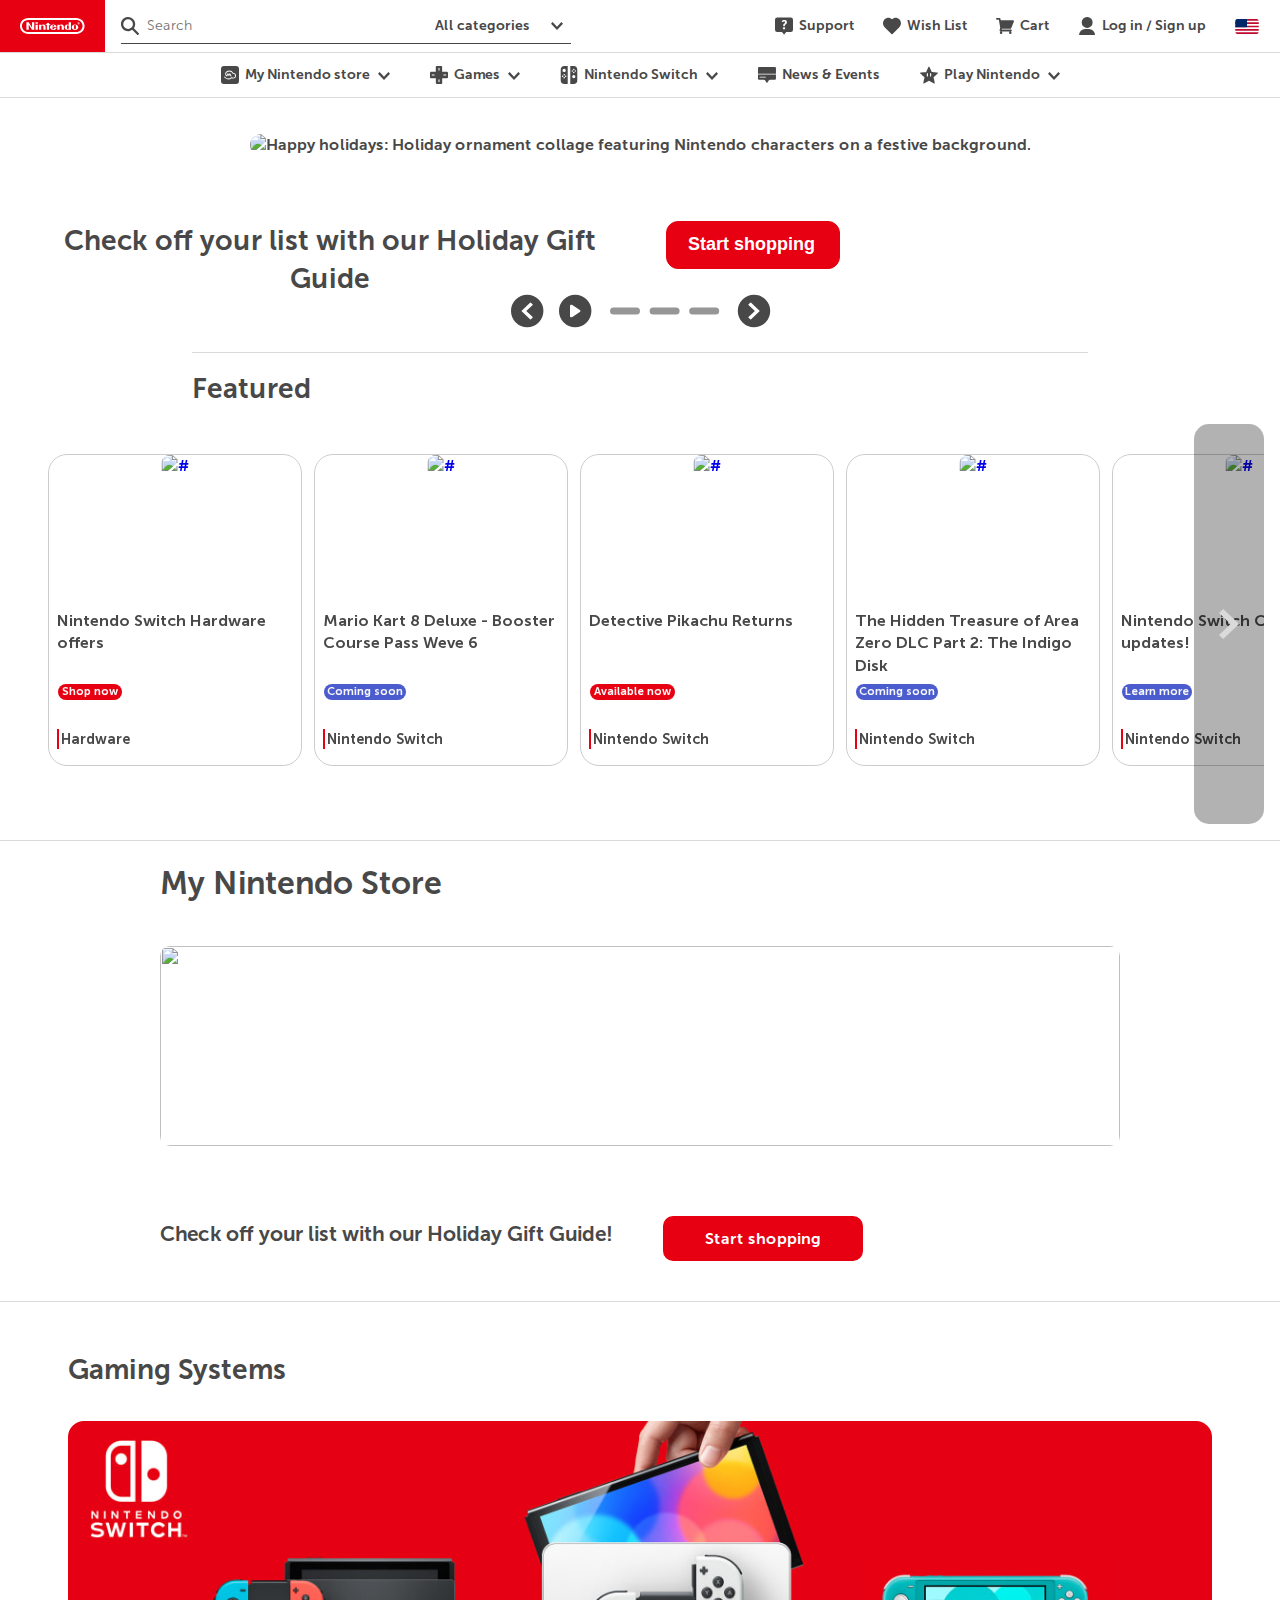
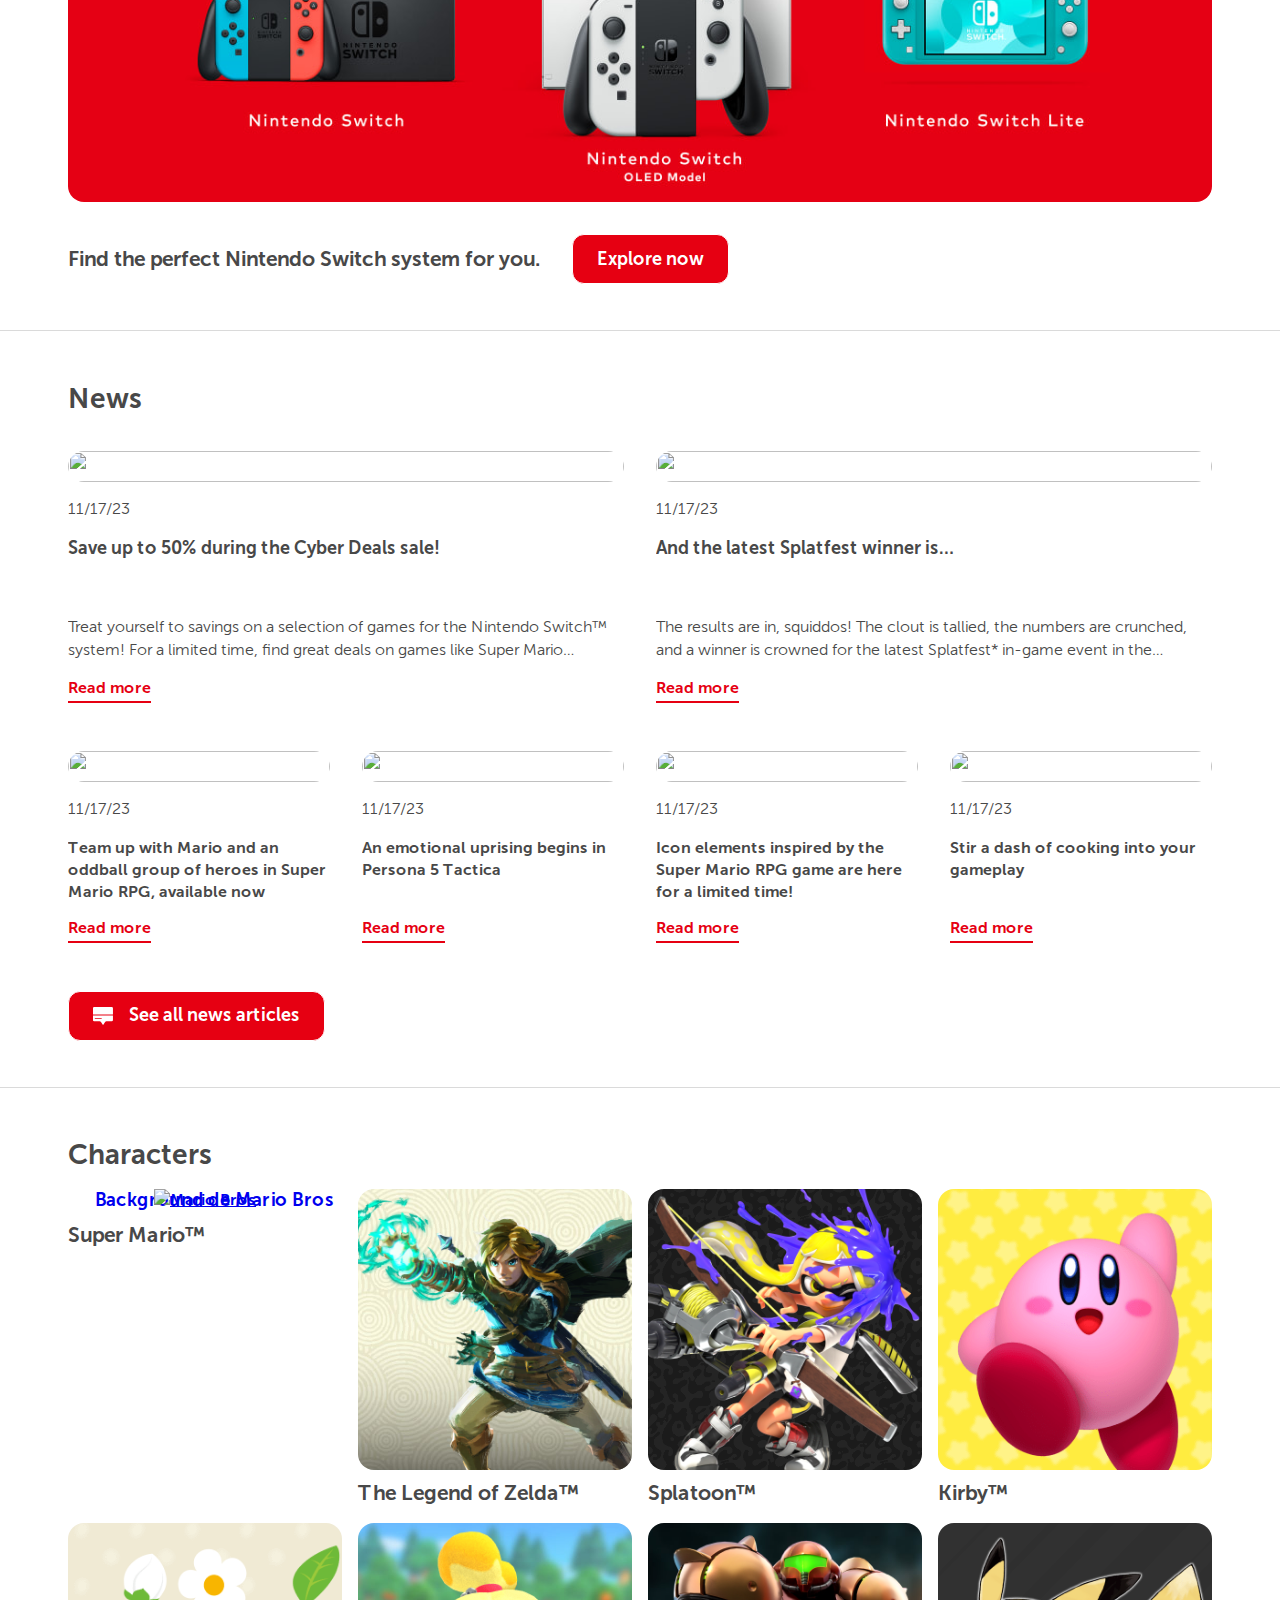
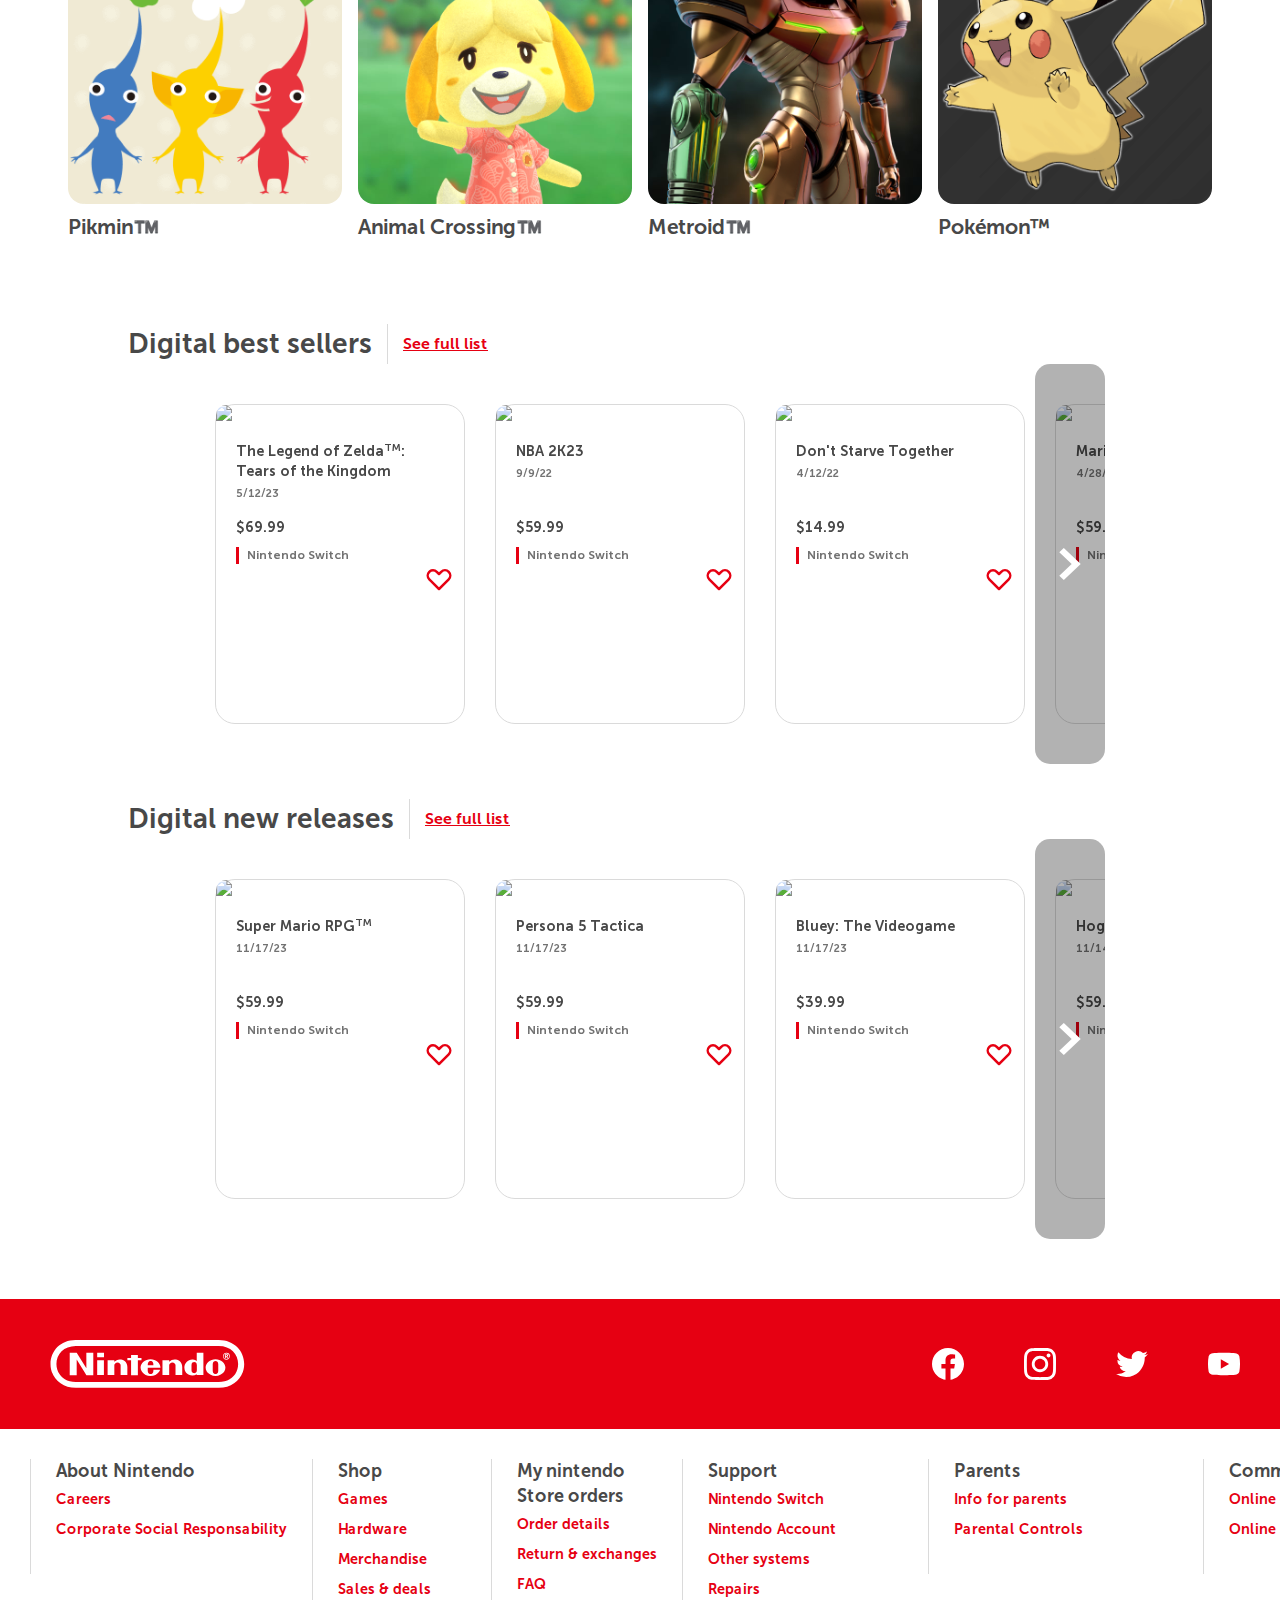
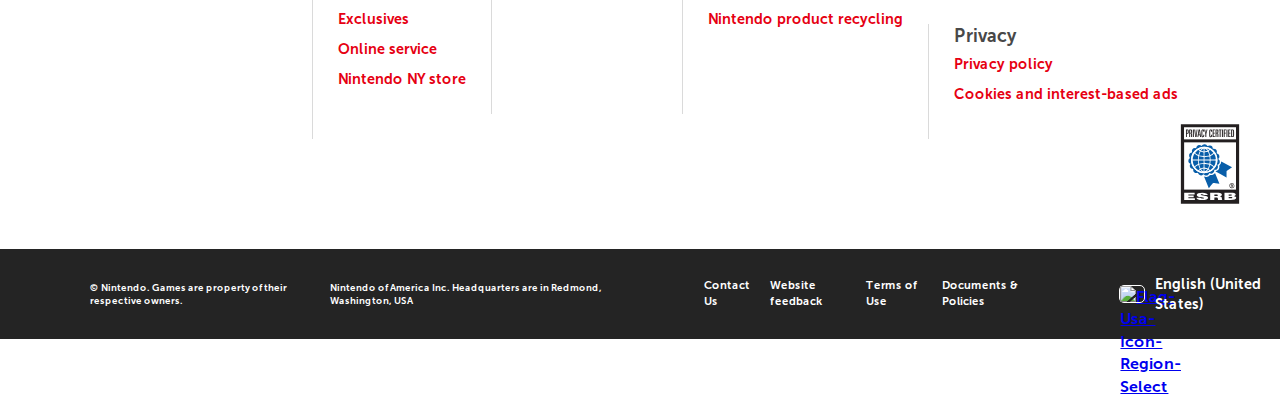
==== commit 1bbaa0a8: "sección MNS" ====
--- a/index.html
+++ b/index.html
@@ -4,14 +4,14 @@
     <meta charset="UTF-8" />
     <meta name="viewport" content="width=device-width, initial-scale=1.0" />
     <link rel="stylesheet" href="tipografia.css" />
-
     <link rel="stylesheet" href="index.css" />
     <link rel="stylesheet" href="glide.core.min.css">
     <link rel="stylesheet" href="nintendo_footer.js">
-    <title>Nintendo</title>
+    <title>Nintendo Official Site: Consoles, Games, News, and More</title>
+    <link rel="icon" type="image/png" sizes="32x32" href="https://assets.nintendo.com/image/upload/ncom/icons/fav-icons/favicon-32x32.png">
+    <link rel="icon" type="image/png" sizes="16x16" href="https://assets.nintendo.com/image/upload/ncom/icons/fav-icons/favicon-16x16.png">
   </head>
   <body>
-    
     <header>
       <nav class="navbar" id="nav-1">
         <a class="home-link" href="#">
@@ -424,12 +424,174 @@
     </header>
 
     
-      <h1 class="titulo">My Nintendo Store</h1>
-      <h2 class="subtitulo">
-        Check off your list with our Holiday Gift Guide!
-      </h2>
-      <!-- EDIIIIIIIIIIIIIIIIIIIIIIIIIIIIIIIIIIIIIIIIIIIIIIIIIIIIIIIIIIIIIIIIIIIIIIIIIIIIIIIIIIIIIIIIIIII -->
-      <!-- EDIIIIIIIIIIIIIIIIIIIIIIIIIIIIIIIIIIIIIIIIIIIIIIIIIIIIIIIIIIIIIIIIIIIIIIIIIIIIIIIIIIIIIIIIIIII -->
+    <section class="container-Preview">
+      <div class="container-background"></div>
+      <div class="container-imagenes">
+        <picture data-testid="hero-picture" class="caruselImg"
+          ><source
+            media="(min-width: 1440px)"
+            srcset="
+              https://assets.nintendo.com/image/upload/f_auto/q_auto/c_fill,w_1500/ncom/en_US/merchandising/center-stage-stories/2023/11-November/Black%20Friday/Ncom_3600x1300_centerstage_D         1x,
+              https://assets.nintendo.com/image/upload/f_auto/q_auto/c_fill,w_1500/dpr_2.0/ncom/en_US/merchandising/center-stage-stories/2023/11-November/Black%20Friday/Ncom_3600x1300_centerstage_D 2x
+            "
+            width="1440"
+            height="542" />
+          <source
+            media="(min-width: 1280px)"
+            srcset="
+              https://assets.nintendo.com/image/upload/f_auto/q_auto/c_fill,w_1300/ncom/en_US/merchandising/center-stage-stories/2023/11-November/Black%20Friday/Ncom_3600x1300_centerstage_D         1x,
+              https://assets.nintendo.com/image/upload/f_auto/q_auto/c_fill,w_1300/dpr_2.0/ncom/en_US/merchandising/center-stage-stories/2023/11-November/Black%20Friday/Ncom_3600x1300_centerstage_D 2x
+            "
+            width="1280"
+            height="469" />
+          <source
+            media="(min-width: 1025px)"
+            srcset="
+              https://assets.nintendo.com/image/upload/f_auto/q_auto/c_fill,w_1100/ncom/en_US/merchandising/center-stage-stories/2023/11-November/Black%20Friday/Ncom_3600x1300_centerstage_D         1x,
+              https://assets.nintendo.com/image/upload/f_auto/q_auto/c_fill,w_1100/dpr_2.0/ncom/en_US/merchandising/center-stage-stories/2023/11-November/Black%20Friday/Ncom_3600x1300_centerstage_D 2x
+            "
+            width="1025"
+            height="397" />
+          <source
+            media="(min-width: 926px)"
+            srcset="
+              https://assets.nintendo.com/image/upload/f_auto/q_auto/c_fill,w_1000/ncom/en_US/merchandising/center-stage-stories/2023/11-November/Black%20Friday/Ncom_2200x2000_centerstage_M-EN         1x,
+              https://assets.nintendo.com/image/upload/f_auto/q_auto/c_fill,w_1000/dpr_2.0/ncom/en_US/merchandising/center-stage-stories/2023/11-November/Black%20Friday/Ncom_2200x2000_centerstage_M-EN 2x
+            "
+            width="1025"
+            height="909" />
+          <source
+            media="(min-width: 844px)"
+            srcset="
+              https://assets.nintendo.com/image/upload/f_auto/q_auto/c_fill,w_900/ncom/en_US/merchandising/center-stage-stories/2023/11-November/Black%20Friday/Ncom_2200x2000_centerstage_M-EN         1x,
+              https://assets.nintendo.com/image/upload/f_auto/q_auto/c_fill,w_900/dpr_2.0/ncom/en_US/merchandising/center-stage-stories/2023/11-November/Black%20Friday/Ncom_2200x2000_centerstage_M-EN 2x
+            "
+            width="924"
+            height="818" />
+          <source
+            media="(min-width: 768px)"
+            srcset="
+              https://assets.nintendo.com/image/upload/f_auto/q_auto/c_fill,w_800/ncom/en_US/merchandising/center-stage-stories/2023/11-November/Black%20Friday/Ncom_2200x2000_centerstage_M-EN         1x,
+              https://assets.nintendo.com/image/upload/f_auto/q_auto/c_fill,w_800/dpr_2.0/ncom/en_US/merchandising/center-stage-stories/2023/11-November/Black%20Friday/Ncom_2200x2000_centerstage_M-EN 2x
+            "
+            width="845"
+            height="727" />
+          <source
+            media="(min-width: 610px)"
+            srcset="
+              https://assets.nintendo.com/image/upload/f_auto/q_auto/c_fill,w_700/ncom/en_US/merchandising/center-stage-stories/2023/11-November/Black%20Friday/Ncom_2200x2000_centerstage_M-EN         1x,
+              https://assets.nintendo.com/image/upload/f_auto/q_auto/c_fill,w_700/dpr_2.0/ncom/en_US/merchandising/center-stage-stories/2023/11-November/Black%20Friday/Ncom_2200x2000_centerstage_M-EN 2x
+            "
+            width="737"
+            height="636" />
+          <source
+            media="(min-width: 516px)"
+            srcset="
+              https://assets.nintendo.com/image/upload/f_auto/q_auto/c_fill,w_600/ncom/en_US/merchandising/center-stage-stories/2023/11-November/Black%20Friday/Ncom_2200x2000_centerstage_M-EN         1x,
+              https://assets.nintendo.com/image/upload/f_auto/q_auto/c_fill,w_600/dpr_2.0/ncom/en_US/merchandising/center-stage-stories/2023/11-November/Black%20Friday/Ncom_2200x2000_centerstage_M-EN 2x
+            "
+            width="616"
+            height="545" />
+          <source
+            media="(min-width: 416px)"
+            srcset="
+              https://assets.nintendo.com/image/upload/f_auto/q_auto/c_fill,w_500/ncom/en_US/merchandising/center-stage-stories/2023/11-November/Black%20Friday/Ncom_2200x2000_centerstage_M-EN         1x,
+              https://assets.nintendo.com/image/upload/f_auto/q_auto/c_fill,w_500/dpr_2.0/ncom/en_US/merchandising/center-stage-stories/2023/11-November/Black%20Friday/Ncom_2200x2000_centerstage_M-EN 2x
+            "
+            width="516"
+            height="455" />
+          <source
+            media="(min-width: 316px)"
+            srcset="
+              https://assets.nintendo.com/image/upload/f_auto/q_auto/c_fill,w_400/ncom/en_US/merchandising/center-stage-stories/2023/11-November/Black%20Friday/Ncom_2200x2000_centerstage_M-EN         1x,
+              https://assets.nintendo.com/image/upload/f_auto/q_auto/c_fill,w_400/dpr_2.0/ncom/en_US/merchandising/center-stage-stories/2023/11-November/Black%20Friday/Ncom_2200x2000_centerstage_M-EN 2x
+            "
+            width="416"
+            height="364" />
+          <img
+            src="https://assets.nintendo.com/image/upload/f_auto/q_auto/c_fill,w_300/ncom/en_US/merchandising/center-stage-stories/2023/11-November/Black%20Friday/Ncom_2200x2000_centerstage_M-EN"
+            alt="Happy holidays: Holiday ornament collage featuring Nintendo characters on a festive background."
+            class="imagecarusell"
+            loading="eager"
+            draggable="false"
+        /></picture>
+      </div>
+      <section class="container-section-style">
+        <div class="container-grid-style">
+          <div class="Grid-styles">
+            <div class="Text-Carouselstyles">
+              <h2 class="Headingstyles">
+                Check off your list with our Holiday Gift Guide
+              </h2>
+            </div>
+            <a
+              aria-label="Start shopping"
+              href="https://www.nintendo.com/us/store/holiday-gifts/"
+              class="Buttonstyles"
+            >
+              <span class="Buttonstyles_background"></span>
+              <span class="Buttonstyles_text">Start shopping</spa>
+            </a>
+          </div>
+        </div>
+      </section>
+      <div class="container-botones">
+        <!-- Botón de retroceso -->
+        <button aria-label="Previous slide" aria-controls="center-stage-slider-frame" type="button" class="button-preview">
+            <span class="span-preview" style="background-color: rgba(170, 66, 66, 0.25); border-color: rgb(255, 255, 255); transform: none;"></span>
+            <span class="Buttonstyles__Span-sc-1rgmf3w-1 bAFpID">
+                <svg xmlns="http://www.w3.org/2000/svg" viewBox="0 0 32 32" class="AutoplayCarouselstyles__Prev-sc-1jblu2z-3 bTTbvV" width="16" role="presentation" alt="" data-testid="ChevronLeftIcon" size="16" color="currentColor">
+                    <path fill-rule="evenodd" clip-rule="evenodd" fill="currentColor" d="M14.3 16l12.4 11.7-4.5 4.3L5.3 16 22.2 0l4.5 4.3z"></path>
+                </svg>
+            </span>
+        </button>
+    
+        <!-- Botón de reproducción/pausa -->
+        <button aria-label="Play slideshow" data-testid="pause-button" type="button" class="button-pause">
+            <span class="Buttonstyles__ButtonBacker-sc-1rgmf3w-0 dxxcCe" style="background-color: rgba(0, 0, 0, 0.25); border-color: rgb(255, 255, 255); transform: none;"></span>
+            <span class="Buttonstyles__Span-sc-1rgmf3w-1 bAFpID">
+                <svg data-name="Play button" xmlns="http://www.w3.org/2000/svg" viewBox="0 0 32 32" class="button-play" width="12" role="presentation" alt="" data-testid="PlayButtonInnerIcon" size="14" color="currentColor">
+                    <path d="M27.409 18.594L8.055 31.476A3.122 3.122 0 0 1 3.2 28.882V3.118A3.124 3.124 0 0 1 8.055.524L27.41 13.406a3.116 3.116 0 0 1 0 5.188z" fill="currentColor" fill-rule="evenodd"></path>
+                </svg>
+            </span>
+        </button>
+    
+        <!-- Indicadores de progreso -->
+        <div role="tablist" class="container-progress">
+            <!-- Indicador de progreso para la Slide 1 -->
+            <button type="button" role="tab" aria-selected="false" aria-controls="center-stage-slide-1" aria-label="Slide 1 of 3" class="AutoplayCarouselstyles__TabButton-sc-1jblu2z-12 barra-progreso">
+                <span class="AutoplayCarouselstyles__ProgressOuter-sc-1jblu2z-10 jETkDR">
+                    <span class="AutoplayCarouselstyles__ProgressInner-sc-1jblu2z-11 cyxzCh"></span>
+                </span>
+            </button>
+    
+            <!-- Indicador de progreso para la Slide 2 -->
+            <button type="button" role="tab" aria-selected="false" aria-controls="center-stage-slide-2" aria-label="Slide 2 of 3" class="AutoplayCarouselstyles__TabButton-sc-1jblu2z-12 barra-progreso">
+                <span class="AutoplayCarouselstyles__ProgressOuter-sc-1jblu2z-10 jETkDR">
+                    <span class="AutoplayCarouselstyles__ProgressInner-sc-1jblu2z-11 cyxzCh"></span>
+                </span>
+            </button>
+    
+            <!-- Indicador de progreso para la Slide 3 (Seleccionada) -->
+            <button type="button" role="tab" aria-selected="true" aria-controls="center-stage-slide-3" aria-label="Slide 3 of 3" class="AutoplayCarouselstyles__TabButton-sc-1jblu2z-12 barra-progreso">
+                <span class="AutoplayCarouselstyles__ProgressOuter-sc-1jblu2z-10 jETkDR">
+                    <span class="AutoplayCarouselstyles__ProgressInner-sc-1jblu2z-11 cyxzCh"></span>
+                </span>
+            </button>
+        </div>
+    
+        <!-- Botón de avance -->
+        <button aria-label="Next slide" aria-controls="center-stage-slider-frame" type="button" class="button-next">
+            <span class="Buttonstyles__ButtonBacker-sc-1rgmf3w-0 dxxcCe" style="background-color: rgba(0, 0, 0, 0.25); border-color: rgb(255, 255, 255); transform: none;"></span>
+            <span class="Buttonstyles__Span-sc-1rgmf3w-1 bAFpID">
+                <svg xmlns="http://www.w3.org/2000/svg" viewBox="0 0 32 32" class="AutoplayCarouselstyles__Next-sc-1jblu2z-2 fLQRIx" width="16" role="presentation" alt="" data-testid="ChevronRightIcon" size="16" color="currentColor">
+                    <path fill-rule="evenodd" clip-rule="evenodd" fill="currentColor" d="M5.3 4.3L9.8 0l16.9 16L9.8 32l-4.5-4.3L17.7 16z"></path>
+                </svg>
+            </span>
+        </button>
+    </div>
+    
+  </section>
       <!-- EDIIIIIIIIIIIIIIIIIIIIIIIIIIIIIIIIIIIIIIIIIIIIIIIIIIIIIIIIIIIIIIIIIIIIIIIIIIIIIIIIIIIIIIIIIIII -->
       
       <div class="encabezadoDiv">
@@ -558,10 +720,41 @@
     </div>
     
     <script src="https://cdn.jsdelivr.net/npm/@glidejs/glide"></script>
+    <script src="index.js"></script>
+    <div class="MNS-container">
+      <section id="MNS">
+      <h1 class="mnsTitulo">My Nintendo Store</h1>
+      <a href="https://www.nintendo.com/us/store/holiday-gifts/"><img class="mnsImg-mobile" src="https://assets.nintendo.com/image/upload/f_auto/q_auto/dpr_1.25/c_scale,w_500/ncom/en_US/merchandising/Ncom%20Store%20Banner/October%202023/1372x704_HGG-banner-mobile"> </a>  
+      <a href="https://www.nintendo.com/us/store/holiday-gifts/"><img class="mnsImg" src="https://i.ibb.co/DCh7JL3/4576x704-HGG-banner-desktop.png"> </a>  
+      <div id="mnsCont2">
+              <p id="mnsSubtitulo">
+              Check off your list with our Holiday Gift Guide!
+              </p>
+             <div id="mnsButton-box">
+               <a link id="mnsButton" rel="list" href="https://www.nintendo.com/us/store/holiday-gifts/"> Start shopping </a>
+             </div>
+
+      </div>
+    </section>
+    </div>
     
-    <script src="index.js"></script>
-  </body>  
-</html>
+  <section class="gaming-systems">
+    <div class="gaming-systems-container">
+      <h2>Gaming Systems</h2>
+      <div class="gaming-systems-image">
+        <img src="images/Nintendo_Switch_family_wide_TEST-1.jfif" alt="">
+      </div>
+      <div class="gaming-systems-boton">
+        <h3>Find the perfect Nintendo Switch system for you.</h3>
+        <div class="news-button-container button-explore">
+          <a class="news-button" href="">
+          <span>Explore now</span>
+          </a>
+        </div>
+      </div>
+    </div> 
+  </section>
+
   <section class="news">
     <div class="news-container">
       <h2>News</h2>
@@ -962,7 +1155,6 @@
               <img class="cardImg" src="https://assets.nintendo.com/image/upload/ar_16:9,c_lpad,w_930/b_white/f_auto/q_auto/ncom/software/switch/70010000001662/4d0b9e1ea57f9773ebbbd9bd88dbfdc567edca64b65dded952dadfd3a8ef73aa">
               <div class="Titulo">Monopoly for Nintendo Switch<span class="TM">TM</span> </div>
               <div class="fecha">5/12/23</div>
-              <div class="bSpace"></div>
               <div class="precio">$69.99</div>
               <div class="consola">Nintendo Switch</div>
               <svg class="like" fill="#e60012" width="30px" height="30px" viewBox="0 0 24 24" xmlns="http://www.w3.org/2000/svg" stroke="#e60012" stroke-width="0.00024000000000000003">
--- a/index.css
+++ b/index.css
@@ -294,7 +294,6 @@
   opacity: 0.6;
   transition: all 200ms ease-in-out 25ms;
 }
-
 
 .news-article-text{
   width: 100%;
@@ -368,10 +367,10 @@
 .news-button-container {
   width: 100%;
   display: flex;
+  height: 3rem;
 }
 
 .news-button{
-
   text-decoration: none;
   background-color: var(--rojo-nintendo);
   position: relative;
@@ -1460,6 +1459,432 @@
   width: 266px !important;
 }
 
+/* eeeeeeeeeeeeeeeeeeeeeeeeeeeeeeeeeeeeeeeeeeeeeeeeeeeeeeeeeeeeeeeeeeeeeeeeeeeeedi */
+
+.container-Preview {
+  display: flex;
+  flex-direction: column;
+  overflow: hidden;
+  width: 100%;
+  height: auto;
+  transition: height 300ms ease-in-out;
+  will-change: height;
+  user-select: none;
+ margin-top: 104px;
+  
+}
+
+.container-background{
+  background-image: url(https://assets.nintendo.com/image/upload/q_auto:good/f_auto/dpr_2.0/ncom/en_US/merchandising/center-stage-stories/2023/11-November/Black%20Friday/Pattern_argyle_tan_500px);
+  width: 100%;
+  background-attachment: fixed;
+  background-repeat: repeat;
+  height: calc(100% - 28rem);
+ 
+  position: absolute;
+  z-index: -1;
+}
+.container-imagenes{
+  display: flex;
+  justify-content: center;
+  align-items: center;
+  height: auto;
+  width: auto;
+  margin: 30px auto;
+  overflow: hidden;
+  border-radius: var(--border-radius);
+}
+
+.container-section-style{
+  box-sizing: border-box;
+    display: flex; 
+    flex-direction: column-reverse;
+    align-content: flex-start;
+    align-items: center;
+    justify-content: center;
+    height: 78px;
+    max-width: 1440px;
+    width: 96%;
+    font-size: 16px;
+    line-height: 22.4px;
+    text-align: left;
+    color: rgb(72, 72, 72);
+    pointer-events: auto;
+    user-select: auto;
+    margin: 1rem auto;
+}
+
+.container-grid-style {
+  box-sizing: border-box;
+  display: flex;
+  align-items: center;
+  justify-content: center;
+  height: 78px;
+  margin: 0 auto;
+  max-width: 1440px;
+  width: 100%;
+  font-size: 16px;
+  line-height: 22.4px;
+  text-align: left;
+  color: rgb(72, 72, 72);
+  pointer-events: auto;
+  user-select: auto;
+
+}
+
+  .Grid-styles{
+    align-items: baseline;
+    box-sizing: border-box;
+    display: grid;
+    height: 78px;
+    width: 100%;
+    font-size: 16px;
+    line-height: 22.4px;
+    text-align: left;
+    color: rgb(72, 72, 72);
+    grid-template-columns: 608px 509.734px 50px;
+    justify-items: start;
+    -webkit-font-smoothing: antialiased;
+    column-gap: 32px;
+    pointer-events: auto;
+    row-gap: 32px;
+    user-select: auto;
+    -webkit-box-align: center;
+    justify-content: start;
+}
+  .Text-Carouselstyles {
+  box-sizing: border-box;
+  display: flex;
+  flex-direction: column;
+  height: 78px;
+  justify-content: center;
+  min-height: 78px;
+  width: 100%;
+
+  font-size: 16px;
+  line-height: 22.4px;
+  text-align: left;
+  color: rgb(72, 72, 72);
+  -webkit-font-smoothing: antialiased;
+  pointer-events: auto;
+  user-select: auto;
+  -webkit-box-pack: center;
+  word-wrap: break-word;
+  word-break: break-word;
+  justify-content: center;
+  display: flex;
+  flex-wrap: wrap;
+  align-content: center;
+}
+
+  .Headingstyles {
+  box-sizing: border-box;
+  display: block;
+  height: 37.7969px;
+  margin-bottom: 0px;
+  margin-left: 0px;
+  margin-right: 0px;
+  margin-top: 0px;
+  padding-bottom: 0px;
+  padding-left: 0px;
+  padding-right: 0px;
+  padding-top: 0px;
+  width: 100%;
+  font-weight: 700;
+  letter-spacing: normal;
+  line-height: 37.8px;
+  text-align: start;
+  color: rgb(72, 72, 72);
+  -webkit-font-smoothing: antialiased;
+  margin-block-end: 0px;
+  margin-block-start: 0px;
+  margin-inline-end: 0px;
+  margin-inline-start: 0px;
+  pointer-events: auto;
+  user-select: auto;
+  display: inline-flex;
+  flex-wrap: wrap;
+  word-break: break-word;
+  justify-content: center;
+  text-align: center;
+}
+
+.Buttonstyles {
+  align-items: center;
+  box-sizing: border-box;
+  display: flex;
+  height: 48px;
+  justify-content: center;
+  margin-bottom: 0px;
+  margin-left: 0px;
+  margin-right: 0px;
+  margin-top: 0px;
+  padding-bottom: 0px;
+  padding-left: 24px;
+  padding-right: 24px;
+  padding-top: 0px;
+  position: relative;
+  width: 172px;
+  font-family: museo-sans, -apple-system, BlinkMacSystemFont, sans-serif;
+  font-size: 18px;
+  font-weight: 700;
+  line-height: 25.2px;
+  text-align: center;
+  text-decoration-color: rgb(255, 255, 255);
+  text-decoration-line: none;
+  text-decoration-style: solid;
+  text-decoration-thickness: auto;
+  text-wrap: nowrap;
+  white-space-collapse: collapse;
+  color: rgb(255, 255, 255);
+  background-color: rgba(0, 0, 0, 0);
+  border-bottom-color: rgb(255, 255, 255);
+  border-bottom-style: none;
+  border-bottom-width: 0px;
+  border-image-outset: 0;
+  border-image-repeat: stretch;
+  border-image-slice: 100%;
+  border-image-source: none;
+  border-image-width: 1;
+  border-left-color: rgb(255, 255, 255);
+  border-left-style: none;
+  border-left-width: 0px;
+  border-right-color: rgb(255, 255, 255);
+  border-right-style: none;
+  border-right-width: 0px;
+  border-top-color: rgb(255, 255, 255);
+  border-top-style: none;
+  border-top-width: 0px;
+  cursor: pointer;
+  -webkit-font-smoothing: antialiased;
+  pointer-events: auto;
+  user-select: auto;
+  -webkit-box-align: center;
+  -webkit-box-pack: center;
+  
+
+}
+
+.Buttonstyles_background {
+  box-sizing: content-box;
+  display: block;
+  height: 46px;
+  left: 0px;
+  padding-bottom: 0px;
+  padding-left: 0px;
+  padding-right: 0px;
+  padding-top: 0px;
+  position: absolute;
+  top: 0px;
+  width: 100%;
+  font-family: museo-sans, -apple-system, BlinkMacSystemFont, sans-serif;
+  font-size: 18px;
+  font-weight: 700;
+  line-height: 25.2px;
+  text-align: center;
+  text-wrap: nowrap;
+  white-space-collapse: collapse;
+  color: rgb(255, 255, 255);
+  background-color: rgb(230, 0, 18);
+  border-bottom-color: rgb(230, 0, 18);
+  border-bottom-style: solid;
+  border-bottom-width: 1px;
+  border-left-color: rgb(230, 0, 18);
+  border-left-style: solid;
+  border-left-width: 1px;
+  border-right-color: rgb(230, 0, 18);
+  border-right-style: solid;
+  border-right-width: 1px;
+  border-top-color: rgb(230, 0, 18);
+  border-top-style: solid;
+  border-top-width: 1px;
+  cursor: pointer;
+  content: "";
+  -webkit-font-smoothing: antialiased;
+  border-bottom-left-radius: 12px;
+  border-bottom-right-radius: 12px;
+  border-top-left-radius: 12px;
+  border-top-right-radius: 12px;
+  pointer-events: auto;
+  transform: none;
+  user-select: auto;
+  flex: 0;
+  transition: transform 0.1s ease-in-out, background-color 0.2s ease-in-out, border-color 0.2s ease-in-out;
+  }
+
+.Buttonstyles_text {
+align-items: center;
+box-sizing: border-box;
+display: flex;
+height: 48px;
+justify-content: center;
+width: 124px;
+z-index: 1;
+font-family: museo-sans, -apple-system, BlinkMacSystemFont, sans-serif;
+font-size: 18px;
+font-weight: 700;
+line-height: 25.2px;
+text-align: center;
+text-wrap: nowrap;
+white-space-collapse: collapse;
+color: rgb(255, 255, 255);
+cursor: pointer;
+order: 0;
+-webkit-font-smoothing: antialiased;
+pointer-events: none;
+user-select: auto;
+-webkit-box-align: center;
+-webkit-box-pack: center;
+}
+.Buttonstyles_background:hover {
+  background-color: rgb(172, 0, 13);
+  border-color: rgb(172, 0, 13);
+  animation: bounce 0.3s ease-in-out;
+  transform: scale(1.1);
+}
+
+.container-botones{
+  display: flex;
+  gap: 10px;
+  justify-content: center;
+  position: relative;
+  transform: scale(1.2);
+  margin-bottom: 2%;
+  margin-top: 0;
+}
+.container-progress{
+  display: flex;
+  justify-content: center;
+  align-items: center;
+  
+}
+.barra-progreso{
+  width: 25px;
+  margin: 4px;
+  background-color: #969696;
+  border-radius: 1rem;
+  border: 2px solid #969696;
+  
+}
+.button-preview,.button-pause, .button-next{
+  display: flex;
+    align-items: center;
+    justify-content: center;
+    width: 30px; /* Ajusta el ancho según tus necesidades */
+    height: 30px; /* Ajusta la altura según tus necesidades */
+    border-radius: 50%;
+    background-color: #484848;
+    color: white;
+    border: 2px solid #484848;
+    transform: scale(.9);
+    
+    transition: background-color 0.3s ease-in-out, border-color 0.3s ease-in-out, transform 0.1s ease-in-out;
+}
+
+.button-preview span{
+  display: flex;
+    align-items: center;
+}
+.button-pause span{
+  display: flex;
+    align-items: center;
+}
+.button-next span{
+  display: flex;
+    align-items: center;
+}
+.button-preview:hover,
+.button-pause:hover,
+.button-next:hover {
+    background-color: var(--rojo-nintendo);
+    border-color: var(--rojo-nintendo);
+    transform: scale(1);
+}
+
+.barra-progreso:hover{
+  border-radius: 1rem;
+  box-shadow: none;
+  border-color: red;
+  background-color: red;
+  border-bottom-color: red;
+}
+
+
+@keyframes bounce {
+0%, 20%, 50%, 80% {
+  transform: scale();
+}
+40%, 60% {
+  transform: scale();
+}
+70% {
+  transform: scale(1.1);
+}
+100% {
+  transform: scale();
+}
+}
+
+.Buttonstyles_background:hover {
+background-color: rgb(172, 0, 13);
+border-color: rgb(172, 0, 13);
+animation: bounce 0.3s ease-in-out;
+transform: scale(1.1);
+}
+
+
+
+@media (max-width: 1024px){
+  .caruselImg{
+    width: 100vw;
+    height: auto;
+    
+
+  }
+  .container-botones{
+    margin-top: 80px;
+  }
+  .container-Preview{
+    height: auto;
+    position: relative;
+    display: block;
+    margin-top: 0;
+    
+  }
+  .container-background{
+    height: calc(100% - 7rem);
+  }
+  .Buttonstyles_background{
+    position: absolute;
+    box-sizing: content-box;
+    display: block;
+    height: 100%;
+    width: 100%;
+    flex: 1;
+    top: 0px;
+    left: 0px;
+    padding: 0px;
+    
+  }
+  
+  .container-imagenes{
+    top: 0;
+    left: 0;
+    margin: 0;
+  }
+  .Buttonstyles{
+    width: 100%;
+    
+  }
+  .Grid-styles{
+    display: flex;
+    flex-direction: column;
+    justify-content: center;
+    align-items: center;
+  }
+ 
+}
+
 
 
 @media(min-width: 50px){
@@ -1468,14 +1893,9 @@
     
     min-width: calc((100% - 1.2rem) /1.1);
     max-width: calc((100% - 1.2rem) /1.2);
-    min-height: 260px;
-    max-height: 260px;
-    
-   
-  }
-   /* .glide__slides {
-    
-  } */
+    min-height: 312px;
+    min-width: 254px;
+  }
 }
 
 
@@ -1494,106 +1914,6 @@
 }
   
 
-/******************************Footer************************************/
-.nintendo_banner{
-   background-color: var(--rojo-nintendo);
-    display:grid;
-    height: 125px;
-    place-content: center;
-    width: 100%;
-    grid-template-columns: repeat(16, 90px);
-    grid-gap: 5px; 
-}
-#nintendo_logo{
-    grid-column: 1;
-    margin-left: 40px;
-    text-align: left;
-}
-#facebook{
-    grid-column: 13;
-    text-align: center;
-}
-#instagram{
-    grid-column: 14;
-    text-align: center;
-}
-#twitter{
-    grid-column: 15;
-    text-align: center;
-}
-#youtube{
-    grid-column: 16;
-    text-align: center;
-}
-.info{
-    display: grid;
-    grid-template-columns: repeat(6,1fr);
-    grid-auto-rows: repeat(4,50px);
-    margin: 60px;
-    
-}
-#Shop{
-    border-left: var(--gris-linea-separacion);
-}
-#Orders{
-    border-left: var(--gris-linea-separacion);
-}
-#Support{
-    grid-column: 4;
-    grid-row: 1/3;
-    border-left: var(--gris-linea-separacion);
-
-}
-#Parents{
-    grid-column: 5;
-    grid-row: 1;
-    border-left: var(--gris-linea-separacion);
-}
-#Privacy{
-    grid-column:5;
-    grid-row:3;
-    border-left: var(--gris-linea-separacion);
-}
-#Community{
-    grid-column: 6;
-    grid-row: 1;
-    border-left: var(--gris-linea-separacion);
-}
-.headline{
-    color:rgb(72,72,72);
-    font-weight: bold;
-    text-decoration: none;
-    padding-left: 20px;
-    line-height: 40px;
-    font-size: large;
-}
-.headline:hover{
-    text-decoration: underline;
-    text-decoration-thickness: bold 0.4;
-    text-decoration-color: var(--rojo-nintendo);
-}
-.text{
-    color:var(--rojo-nintendo);
-    text-decoration: none;
-    font-size:105%;
-    font-weight:bold;
-    padding-left: 25px;
-    line-height: 35px;
-}
-.text:hover{
-    text-decoration: underline;
-    text-decoration-thickness: bold;
-    text-decoration-color: var(--rojo-nintendo);
-}
-.esrb{
-    grid-column: 6;
-    grid-row: 4;
-    text-align: right;
-}
-
-
-
-
 /*Rafa*/
 *{
   margin:0;
@@ -1615,18 +1935,15 @@
      overflow: hidden;
  }
  .bestSellers{
- margin-left: 10px;
- padding-top: 35px;
- display: flex;
- flex-direction: row;
- align-items: center;
- align-self: center;
- align-content: center;
+    margin-left: 10px;
+    padding-top: 35px;
+    display: flex;
+    flex-direction: column;
  }
  #BestSellerTitle{
      color:rgb(72,72,72);
      font-weight: bold;
-     font-size: 175%;
+     font-size: 1.25rem;
      height: 40px;
      
  }
@@ -1634,13 +1951,8 @@
      color:var(--rojo-nintendo);
      font-weight: bold;
      height: 40px;
-     font-size: 110%;
-     padding-top: 10px;
-     margin-left: 15px;
-     padding-left: 15px;
-     border-left: var(--gris-linea-separacion);
- 
- }
+ }
+
  .fList:hover{
      transition-delay: 350ms;
      color: rgb(172,0, 13);
@@ -1809,12 +2121,8 @@
      font-weight: bold;
      text-decoration: none;
      padding-left: 25px;
-     line-height: 40px;
      font-size: large;
-     text-indent: 100%;
-     white-space: nowrap;
-      overflow: hidden;
-     box-decoration-break: clone;
+     display: inline-flex;
  }
  .headline:hover{
      text-decoration: underline;
@@ -1822,23 +2130,21 @@
      text-decoration-color: rgb(172, 1, 16);
       
  }
- .text{
-     color:var(--rojo-nintendo);
-     text-decoration: none;
-     font-size:90%;
-     text-indent: 100%;
-    white-space: nowrap;
+  .text{
+    color:var(--rojo-nintendo);
+    text-decoration: none;
+    font-size:90%;
     overflow: hidden;
-     padding-left: 25px;
-     line-height: 30px;
-     box-decoration-break: clone;
- }
- .text:hover{
-     text-decoration: underline;
-     text-decoration-thickness: 1.5px;
-     text-decoration-color: rgb(172, 1, 16);
-     color:rgb(172, 1, 16);
-     transition: 500ms;
+    padding-left: 25px;
+    line-height: 30px;
+    display: inline-flex;
+  }
+  .text:hover{
+    text-decoration: underline;
+    text-decoration-thickness: 1.5px;
+    text-decoration-color: rgb(172, 1, 16);
+    color:rgb(172, 1, 16);
+    transition: 500ms;
      
  }
  #esrbBox{
@@ -1945,16 +2251,42 @@
      width: 100%;
      height: 100%;
  }
+
+ .glide__arrow--disabled{
+  display: none;
+ }
+
+
+ @media (min-width: 429px) {
+  .fList{
+    font-size: 100%;
+    margin: auto 15px auto 15px;
+    padding-left: 15px;
+    border-left: var(--gris-linea-separacion);
+    align-items: center;
+    display: flex;
+  }
+  .bestSellers{
+    margin-left: 10px;
+    padding-top: 35px;
+    display: flex;
+    flex-direction: row;
+    align-items: center;
+    align-self: center;
+    align-content: center;
+ }
+ #BestSellerTitle{
+  color:rgb(72,72,72);
+  font-weight: bold;
+  font-size: 1.75rem;
+  height: 40px;
+  
+}
+ }
+
  @media (min-width: 768px) {
-      .mnsImg-mobile{
-        display: none;
-      }
-     .mnsImg{
-      display: block;
-     }
-     #mnsSubtitulo{
-      font-size: 130%;
-    }
+ 
+     
      .nintendo_banner{
          background-color: var(--rojo-nintendo);
           height: 30px;
@@ -2015,30 +2347,8 @@
      }
   }
   @media (min-width:1025px) {
-    #MNS{
-      margin-left: 210px;
-      margin-right: 210px;
-    }
-    .mnsImg{
-      height: 150px;
-    }
-    #mnsCont2{
-      display: flex;
-      flex-direction: row;
-    }
-    #mnsButton{
-      margin-top: 30px;
-      margin-bottom: 20px;
-      border-radius: 10px;
-      line-height: 45px;
-      height: 45px;
-      width: 200px;
-    }
-    #mnsButton-box{
-      width: 300px;
-    }
      .bestSellers{
-         margin-left: 200px;
+         margin-left: 10%;
      }
      .digitalSection{
          padding-left:175px;
@@ -2065,6 +2375,9 @@
          grid-row: 1/4;
        
      }
+     .text{
+      white-space: nowrap;
+     }
      #Orders{
          grid-column: 3;
          grid-row: 1/3;
@@ -2073,8 +2386,6 @@
      #Support{
          grid-column: 4;
          grid-row: 1/3;
-        
-     
      }
      #Parents{
          grid-column: 5;
@@ -2116,3 +2427,180 @@
          margin-left: 90px;
      }
   }
+
+  .gaming-systems{
+    position: relative;
+    width: 100%;
+    padding-top: 2rem;
+    padding-bottom: 2rem;
+    scroll-margin-top: 120px;
+    border-top: var(--gris-linea-separacion);
+  }
+
+  .gaming-systems-container{
+    max-width: 71.5rem;
+    margin-left: 1rem;
+    margin-right: 1rem; 
+    gap: 2rem;
+    display: flex;
+    flex-direction: column;
+  }
+
+  .gaming-systems-image{
+    border-radius: var(--border-radius);
+    width: 100%;
+    height: 100%;
+    overflow: hidden;
+    display: flex;
+  }
+
+  .gaming-systems-image img{
+    display: block;
+    min-height: 1px;
+    width: 100%;
+  }
+
+  .gaming-systems-boton{
+    display: flex;
+    flex-direction: column;
+    gap: 2rem;
+  }
+
+  .button-explore{
+    width: 100%;
+  }
+
+  @media (min-width: 1025px) {
+    .gaming-systems-boton{
+      display: flex;
+      flex-direction: row;
+      gap: 2rem;
+      align-items: center;
+    }
+    .button-explore{
+      width: fit-content;
+    }
+  }
+  @media (min-width: 768px) {
+    .gaming-systems{
+      padding-top: 3rem;
+      padding-bottom: 3rem;
+    }
+
+    .gaming-systems-container{
+      width: 96%;
+      margin-left: auto;
+      margin-right: auto;
+    }
+  }
+  .MNS-container{
+    width: 100%;
+    border-top: var(--gris-linea-separacion);
+  }
+  #MNS{
+    margin: 20px;
+    
+  }
+  #mnsSubtitulo{
+    font-size: 115%;
+    display: flex;
+    align-items: center;
+  }
+  .mnsImg-mobile{
+    margin-top: 15px;
+    margin-bottom: 30px;
+    width: 100%;
+    box-sizing: border-box;
+    border-radius: 10px;
+    max-width: 800px;
+  }
+  .mnsImg{
+   display: none;
+   width: 100%;
+   height: 110px;
+   border-radius: 10px;
+   margin-top: 15px;
+   margin-bottom: 30px;
+   box-sizing: border-box;
+  }
+  #mnsCont2{
+    display: flex;
+    flex-direction: column;
+    width: 100%;
+  }
+  #mnsButton-box{
+    display: flex;
+    height: 100%;
+    width: 100%;
+    align-items: center;
+    justify-content: center;
+    color: white;
+    text-decoration: none;
+  }
+  #mnsButton{
+    list-style-type: none;
+    margin-top: 30px;
+    margin-bottom: 20px;
+    background-color:var(--rojo-nintendo);
+    border-radius: 10px;
+    text-align: center;
+    font-weight: bold;
+    line-height: 45px;
+    height: 45px;
+    width: 100%;
+    text-decoration: none;
+    color: white;
+  
+  }
+  #mnsButton:hover{
+    background-color: rgb(172,0,13);
+    transition: 200ms;
+  }
+
+  @media (min-width: 768px) {
+    .mnsImg-mobile{
+      display: none;
+      }
+    .mnsImg{
+      display: block;
+    }
+    #mnsSubtitulo{
+      font-size: 130%;
+    }
+   .mnsImg{
+    display: block;
+   }
+   #mnsSubtitulo{
+    font-size: 130%;
+  }
+}
+
+@media (min-width:1025px) {
+  #MNS{
+    margin-left: 10rem;
+    margin-right: 10rem;
+  }
+  .mnsImg {
+    height: 200px;
+    margin: 40px auto;
+    display: block;
+}
+  #mnsCont2{
+    display: flex;
+    flex-direction: row;
+  }
+  #mnsButton{
+    margin-top: 30px;
+    margin-bottom: 20px;
+    border-radius: 10px;
+    line-height: 45px;
+    height: 45px;
+    width: 200px;
+  }
+  #mnsButton-box{
+    width: 300px;
+  }
+#mnsTitulo{
+
+}
+}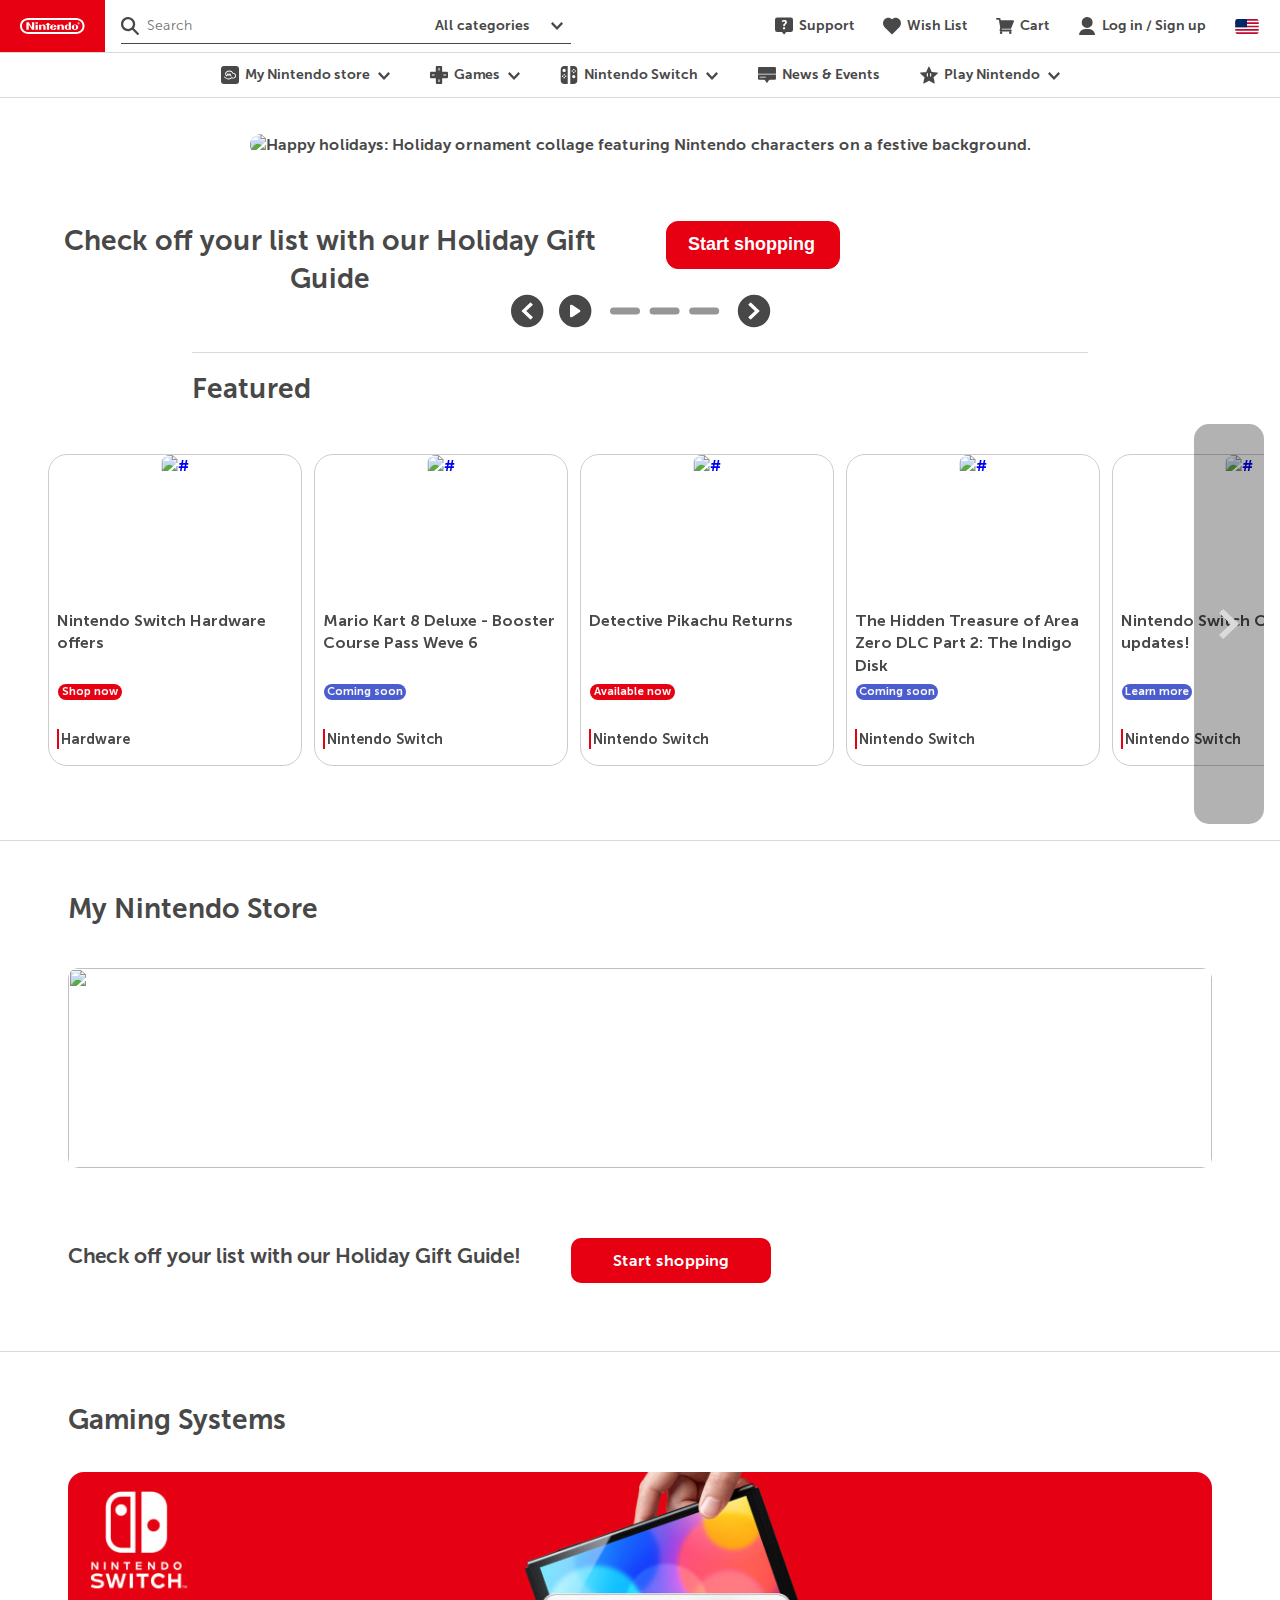
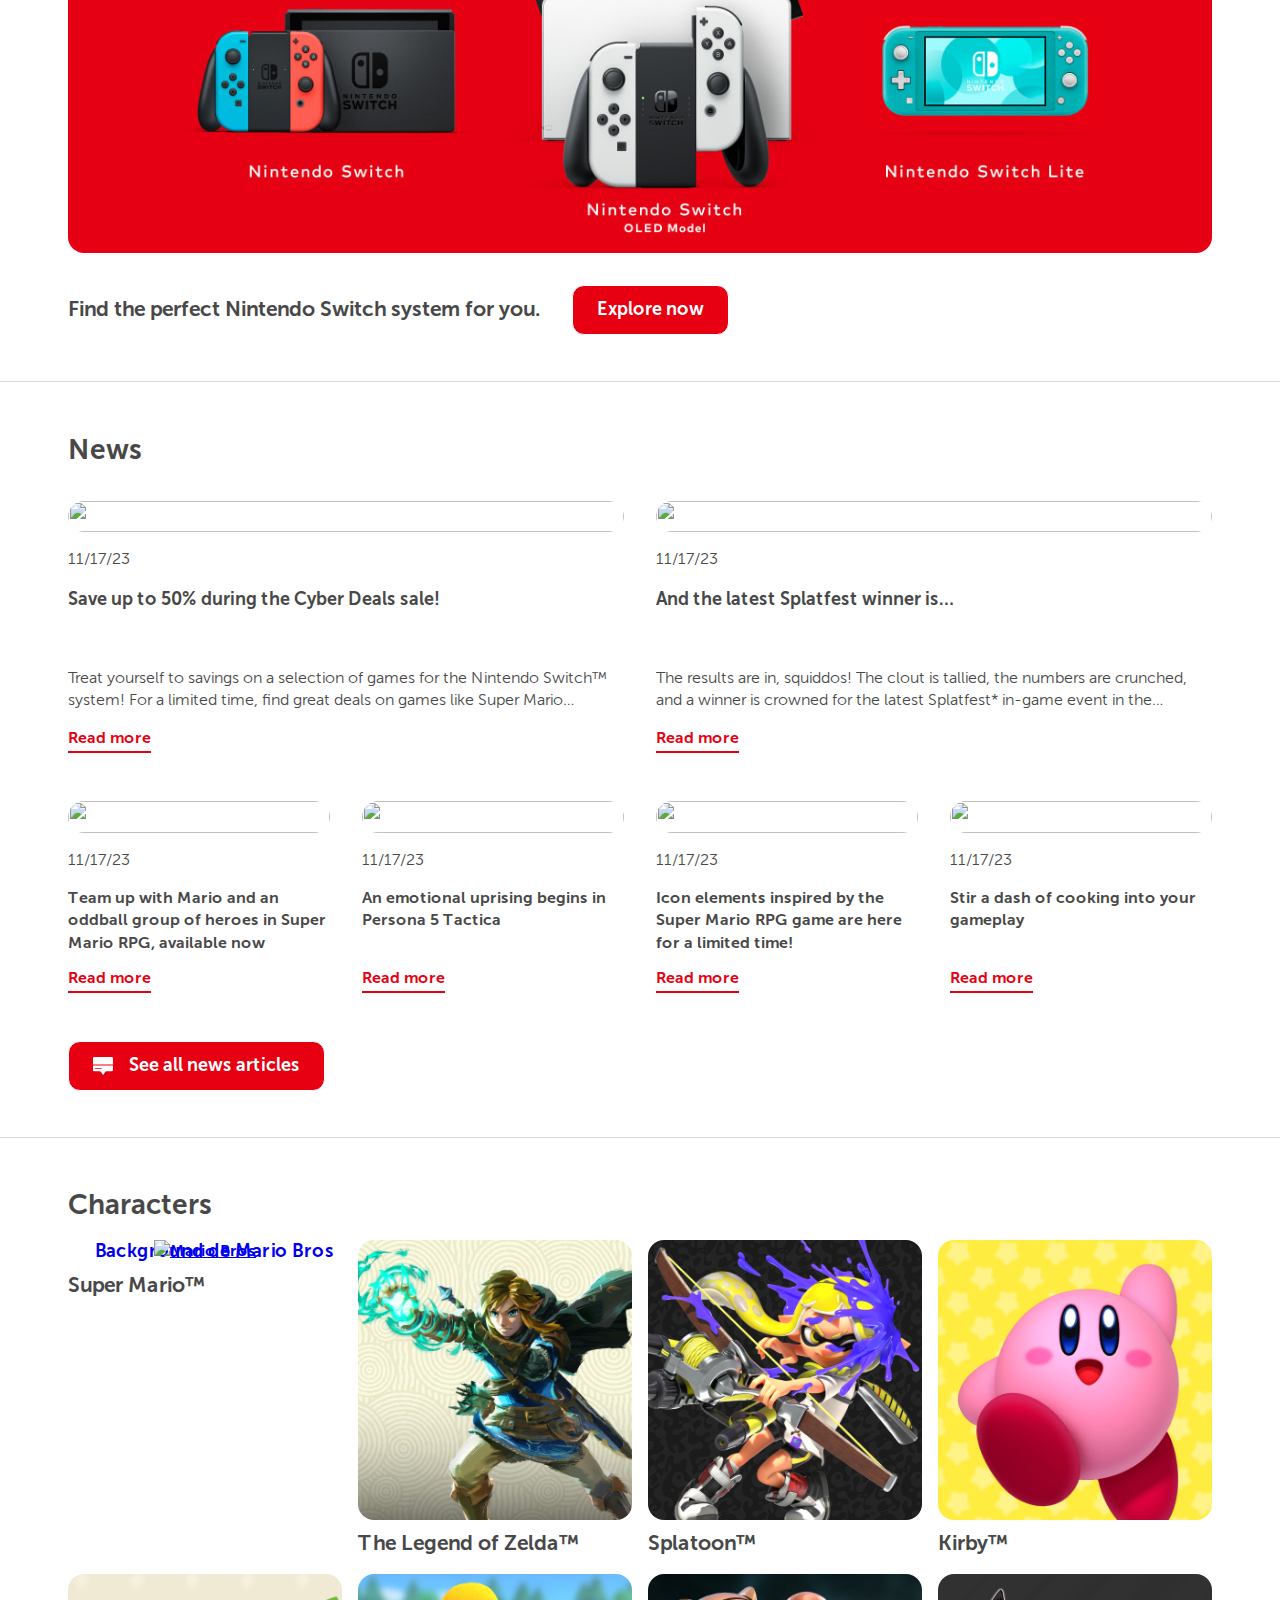
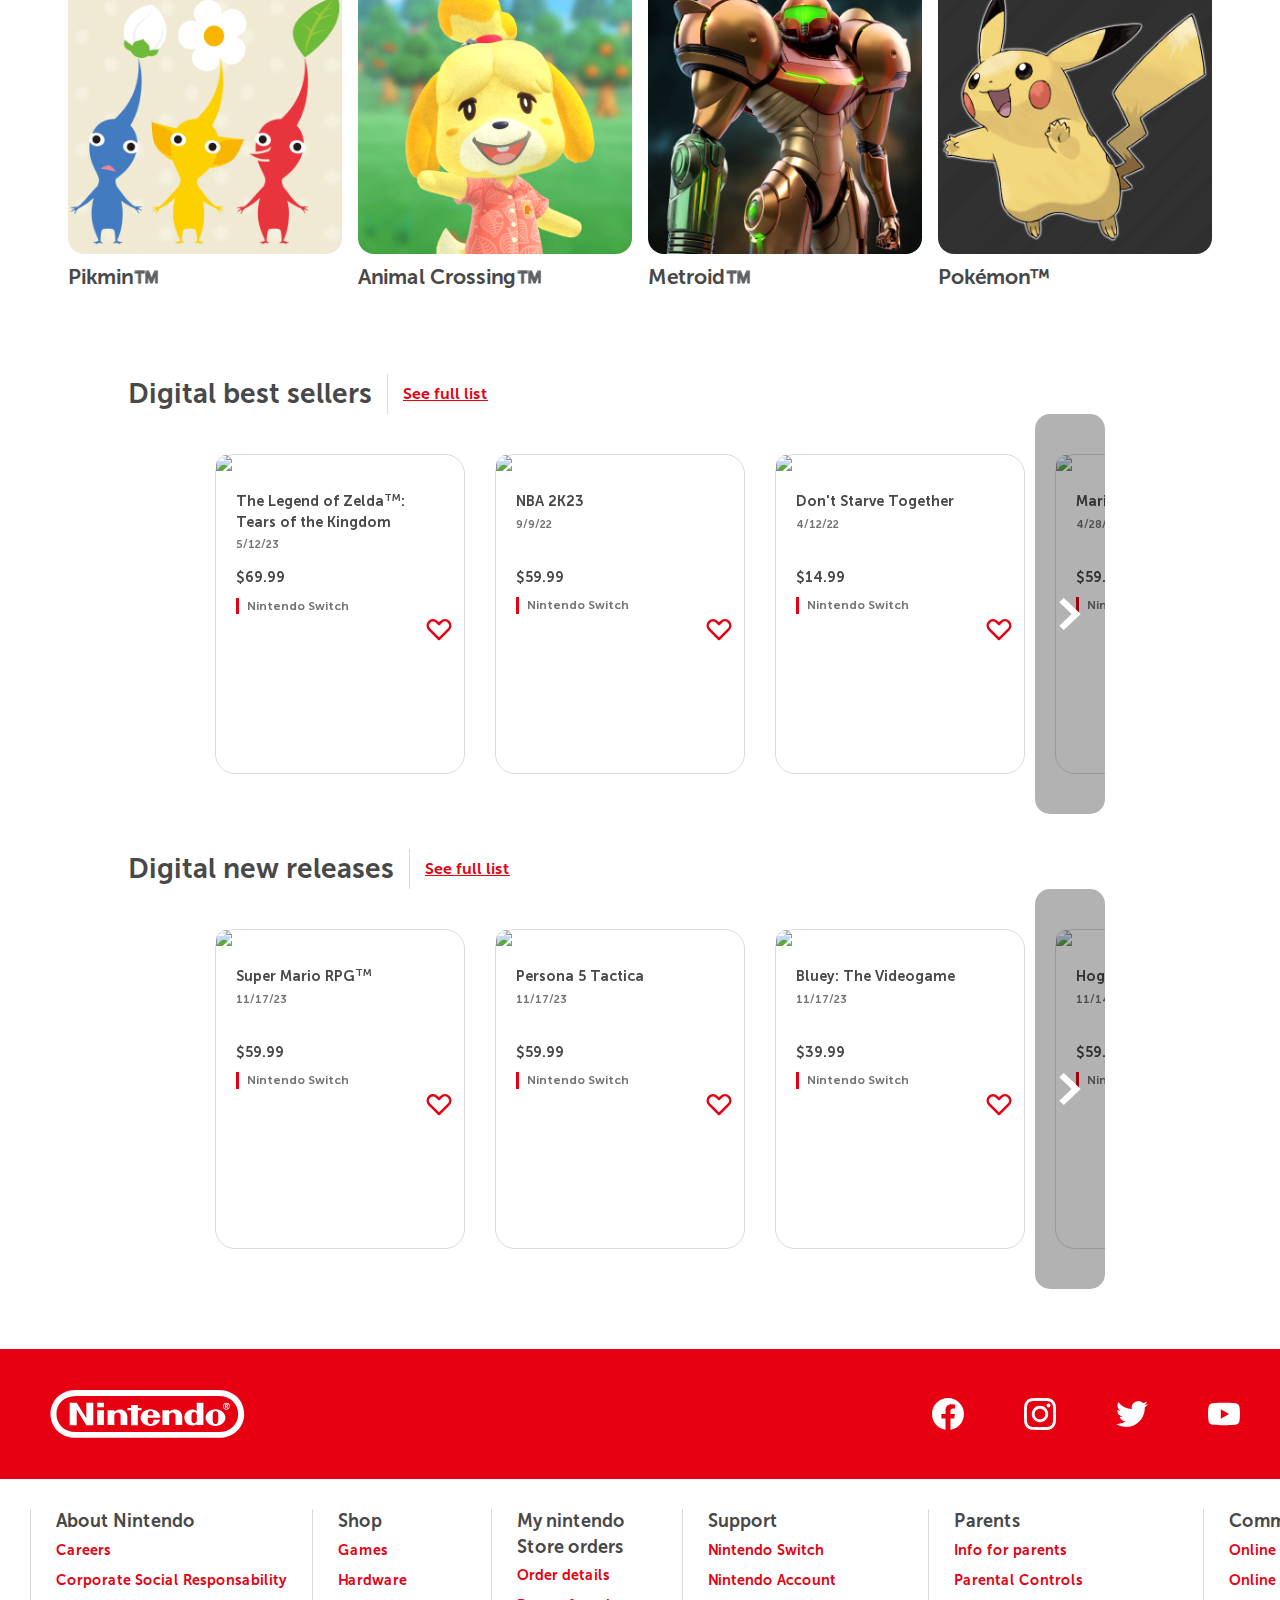
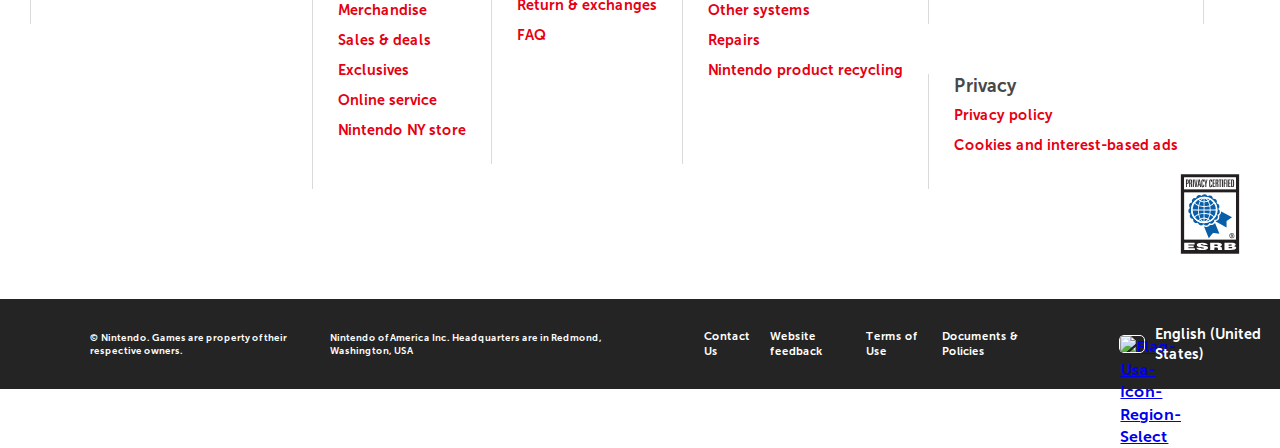
==== commit ad956704: "YA ESTAgit add .git add ." ====
--- a/index.html
+++ b/index.html
@@ -723,7 +723,7 @@
     <script src="index.js"></script>
     <div class="MNS-container">
       <section id="MNS">
-      <h1 class="mnsTitulo">My Nintendo Store</h1>
+      <h2 class="mnsTitulo">My Nintendo Store</h2>
       <a href="https://www.nintendo.com/us/store/holiday-gifts/"><img class="mnsImg-mobile" src="https://assets.nintendo.com/image/upload/f_auto/q_auto/dpr_1.25/c_scale,w_500/ncom/en_US/merchandising/Ncom%20Store%20Banner/October%202023/1372x704_HGG-banner-mobile"> </a>  
       <a href="https://www.nintendo.com/us/store/holiday-gifts/"><img class="mnsImg" src="https://i.ibb.co/DCh7JL3/4576x704-HGG-banner-desktop.png"> </a>  
       <div id="mnsCont2">
--- a/tipografia.css
+++ b/tipografia.css
@@ -164,6 +164,10 @@
   font-size: 1.125rem;
 }
 
+#MNS h2{
+  font-size: 1.3125rem;
+}
+
 .news-article{
   color: var(--color-font);
   text-decoration: none;
@@ -229,10 +233,15 @@
   .gaming-systems h2{
     font-size: 1.75rem;
   }
+
+  #MNS h2{
+    font-size: 1.75rem;
+  }
 }
 
 @media (min-width: 768px){
   .gaming-systems h3{
     font-size: 1.3125rem;
   }
+
 }--- a/index.css
+++ b/index.css
@@ -2499,7 +2499,7 @@
   }
   #MNS{
     margin: 20px;
-    
+    max-width: 71.5rem;
   }
   #mnsSubtitulo{
     font-size: 115%;
@@ -2517,7 +2517,7 @@
   .mnsImg{
    display: none;
    width: 100%;
-   height: 110px;
+   height: auto;
    border-radius: 10px;
    margin-top: 15px;
    margin-bottom: 30px;
@@ -2558,6 +2558,15 @@
   }
 
   @media (min-width: 768px) {
+    .MNS-container{
+    padding-top: 3rem;
+    padding-bottom: 3rem;
+    }
+    #MNS{
+      width: 96%;
+      margin-left: auto;
+      margin-right: auto;
+    }
     .mnsImg-mobile{
       display: none;
       }
@@ -2577,8 +2586,7 @@
 
 @media (min-width:1025px) {
   #MNS{
-    margin-left: 10rem;
-    margin-right: 10rem;
+    margin: 0 auto;
   }
   .mnsImg {
     height: 200px;
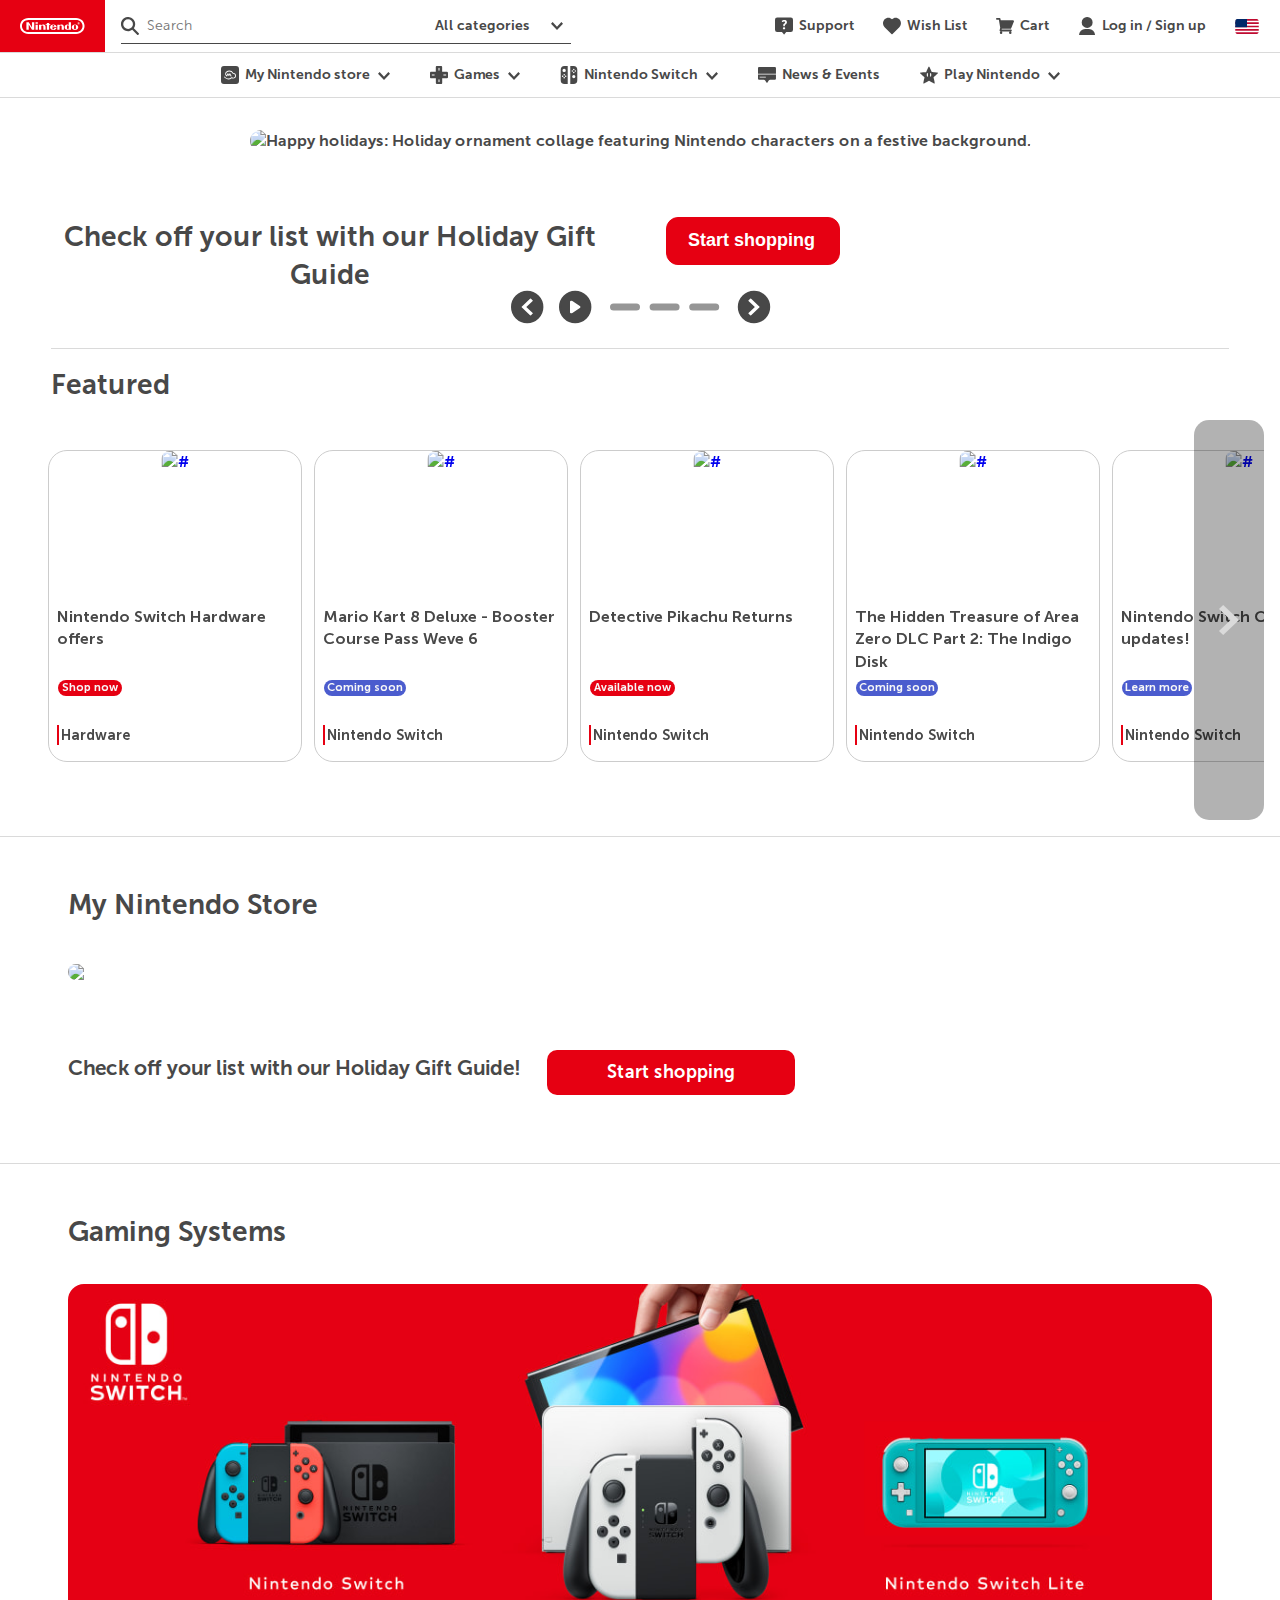
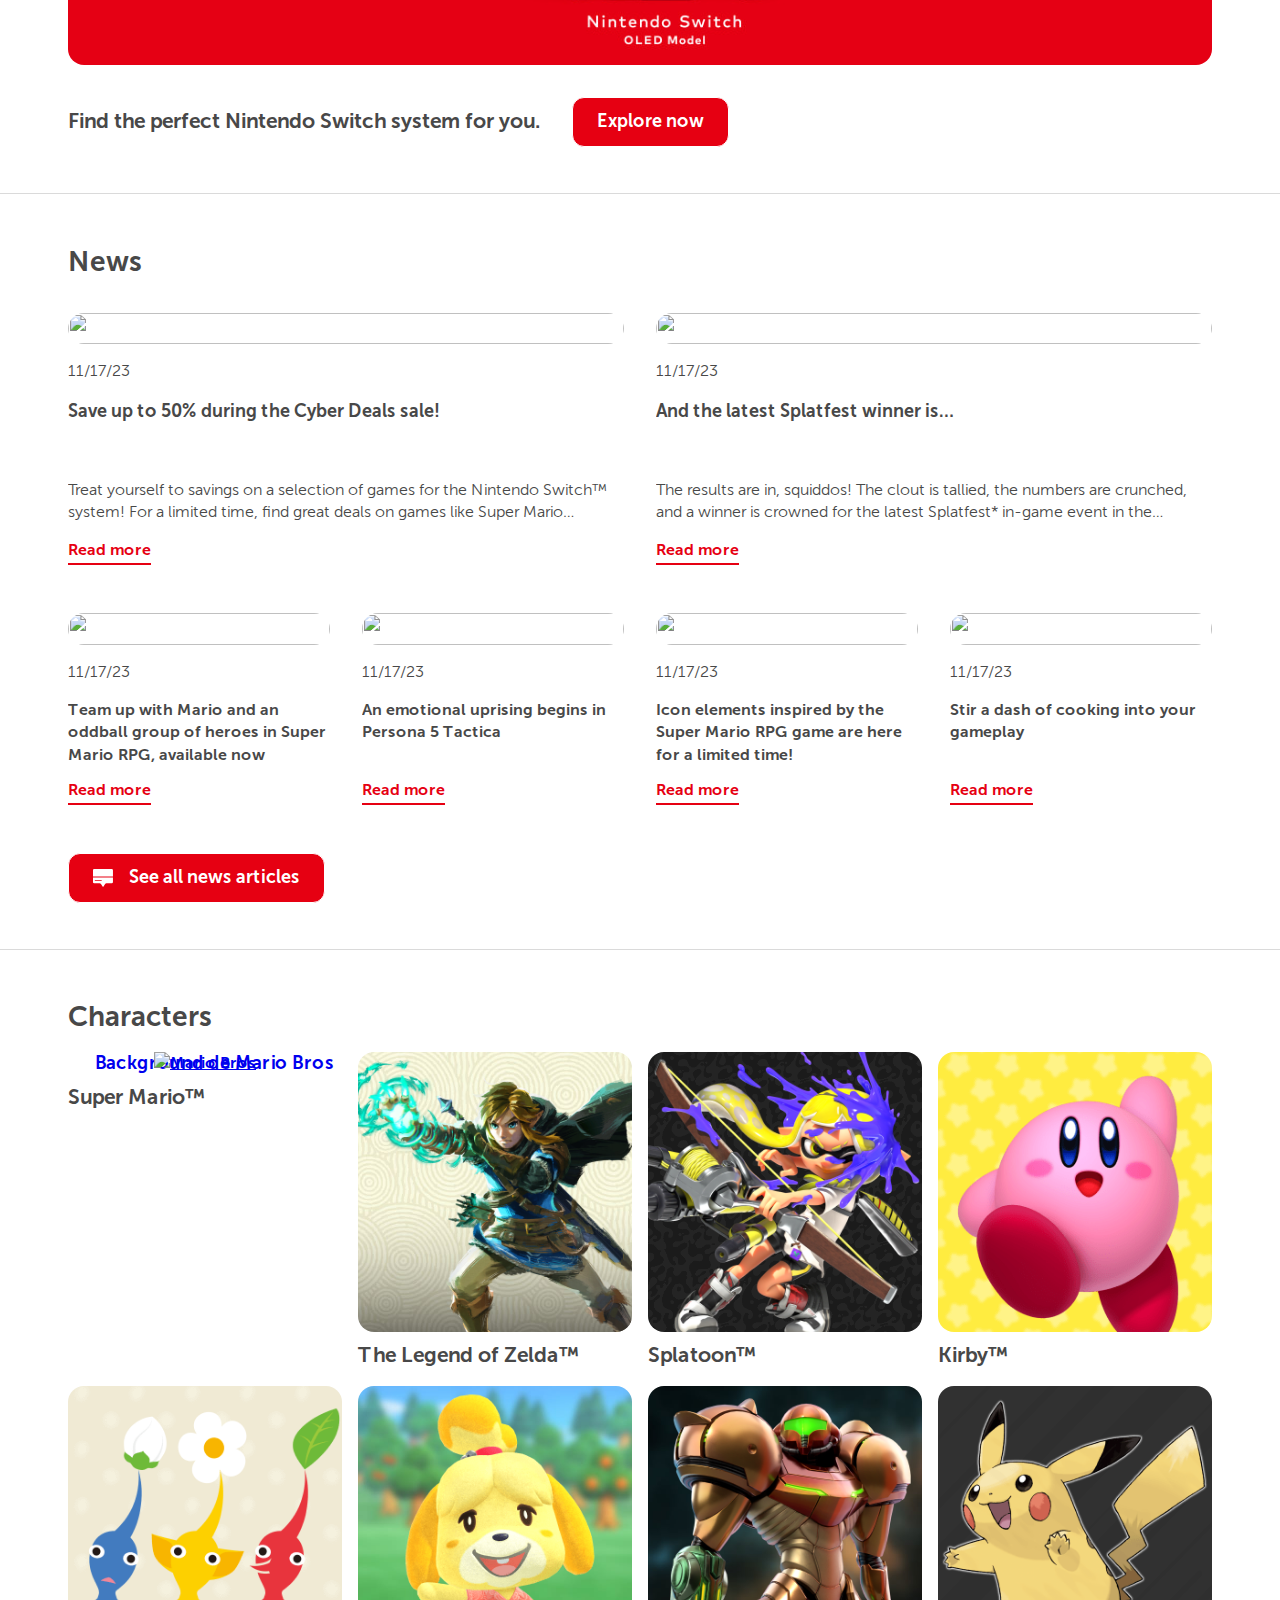
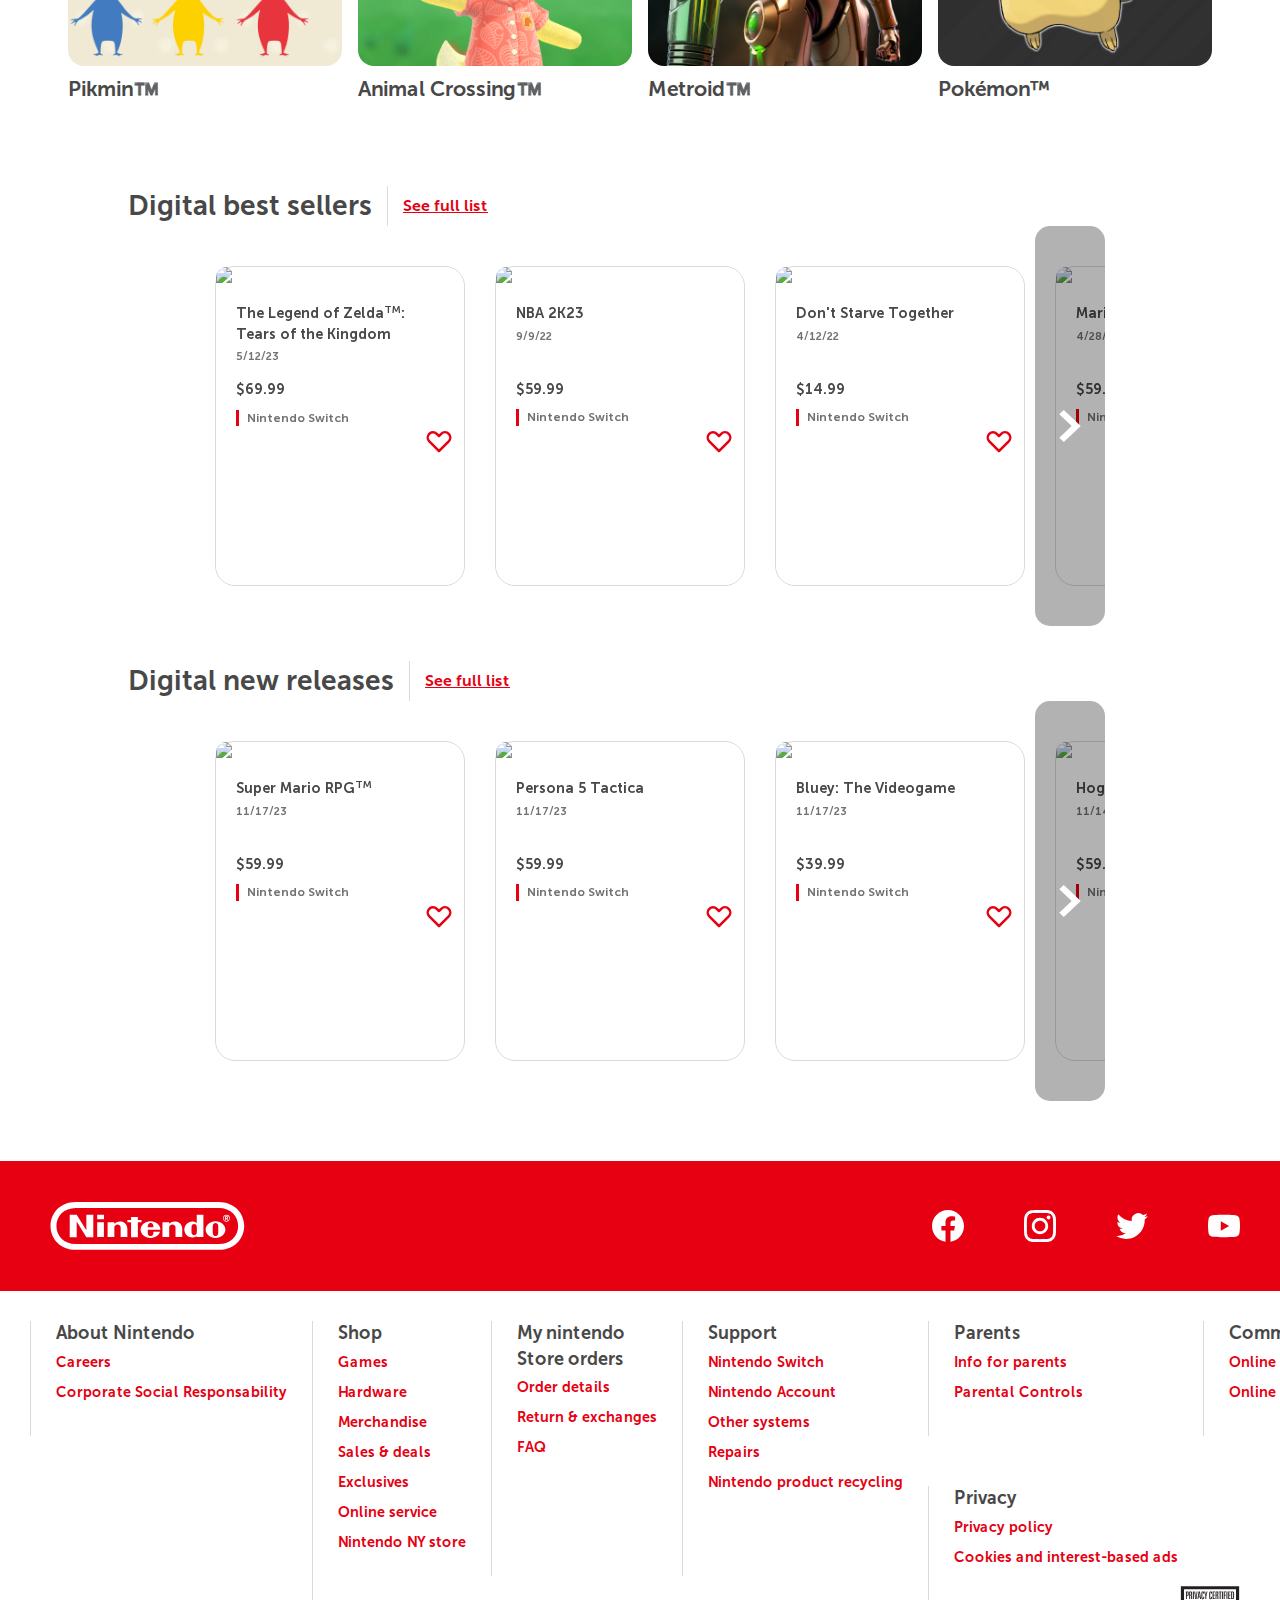
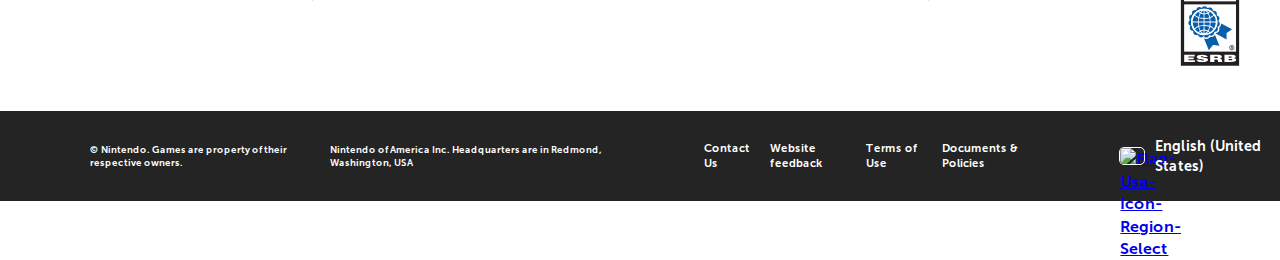
==== commit d751c1b6: "fixed" ====
--- a/index.html
+++ b/index.html
@@ -422,8 +422,7 @@
       </div>
       <script src="navbar.js"></script>
     </header>
-
-    
+    <div id="separator"></div>
     <section class="container-Preview">
       <div class="container-background"></div>
       <div class="container-imagenes">
--- a/tipografia.css
+++ b/tipografia.css
@@ -237,6 +237,13 @@
   #MNS h2{
     font-size: 1.75rem;
   }
+
+  #mnsButton {
+    height: 3rem;
+    font-size: 1.125rem;
+    padding: 0px 1.5rem;
+    width: auto;
+  }
 }
 
 @media (min-width: 768px){
--- a/index.css
+++ b/index.css
@@ -397,9 +397,9 @@
 
 .news-button:hover{
   background-color: rgb(172, 1, 16);
-  animation: bounce 500ms ease-in-out 25ms;
-}
-@keyframes bounce {
+  animation: jump 500ms ease-in-out 25ms;
+}
+@keyframes jump {
   from, to { transform: scale(0.99); }
   25% { transform: scale(1.045); }
   50% { transform: scale(1.0064); }
@@ -1040,13 +1040,13 @@
   .shop-all:hover{
     background-color: rgba(230,0,18,0.1);
     box-shadow: 0 1px 1px rgba(230,0,18, 0.2);
-    animation-name: jump;
+    animation-name: jump2;
     animation-duration: 0.2s;
     animation-iteration-count: 2;
     animation-timing-function: linear;
   }
 
-  @keyframes jump {
+  @keyframes jump2 {
     50% {
         padding: 10px 1.6rem;
         box-shadow: 1px 2px 3px 1px rgba(230,0,18, 0.2);
@@ -1299,21 +1299,16 @@
 
 .h2_featured{
   display: flex;
-
-  
   left: auto;
   margin-right: auto;
- 
   position: relative;
-
   border-width: 0.0625rem 0px 0px;
   border-top-style: solid;
   border-top-color: rgb(218, 218, 218);
   margin-top: .5rem;
   padding-top: 1rem;
   position: relative;
-  width:70%;
-
+  width:92%;
   margin: 0;
 }
 
@@ -1459,6 +1454,18 @@
   width: 266px !important;
 }
 
+#separator{
+  display: none;
+}
+
+@media(min-width: 1025px){
+  #separator{
+    display: flex;
+    width: 100%;
+    height: 100px;
+  }
+}
+
 /* eeeeeeeeeeeeeeeeeeeeeeeeeeeeeeeeeeeeeeeeeeeeeeeeeeeeeeeeeeeeeeeeeeeeeeeeeeeeedi */
 
 .container-Preview {
@@ -1470,7 +1477,6 @@
   transition: height 300ms ease-in-out;
   will-change: height;
   user-select: none;
- margin-top: 104px;
   
 }
 
@@ -1479,7 +1485,7 @@
   width: 100%;
   background-attachment: fixed;
   background-repeat: repeat;
-  height: calc(100% - 28rem);
+  height: calc(100% - 50vh);
  
   position: absolute;
   z-index: -1;
@@ -1736,12 +1742,12 @@
 -webkit-box-align: center;
 -webkit-box-pack: center;
 }
-.Buttonstyles_background:hover {
+/* .Buttonstyles_background:hover {
   background-color: rgb(172, 0, 13);
   border-color: rgb(172, 0, 13);
   animation: bounce 0.3s ease-in-out;
   transform: scale(1.1);
-}
+} */
 
 .container-botones{
   display: flex;
@@ -1828,8 +1834,8 @@
 .Buttonstyles_background:hover {
 background-color: rgb(172, 0, 13);
 border-color: rgb(172, 0, 13);
-animation: bounce 0.3s ease-in-out;
-transform: scale(1.1);
+animation: jump 500ms ease-in-out 25ms;
+/*transform: scale(1.1);*/
 }
 
 
@@ -2553,8 +2559,14 @@
   
   }
   #mnsButton:hover{
-    background-color: rgb(172,0,13);
-    transition: 200ms;
+    background-color: rgb(172, 1, 16);
+    animation: jump 500ms ease-in-out 25ms;
+  }
+  @keyframes jump {
+    from, to { transform: scale(0.99); }
+    25% { transform: scale(1.045); }
+    50% { transform: scale(1.0064); }
+    75% { transform: scale(1.05); }
   }
 
   @media (min-width: 768px) {
@@ -2589,7 +2601,7 @@
     margin: 0 auto;
   }
   .mnsImg {
-    height: 200px;
+    height: auto;
     margin: 40px auto;
     display: block;
 }
@@ -2608,7 +2620,4 @@
   #mnsButton-box{
     width: 300px;
   }
-#mnsTitulo{
-
-}
 }